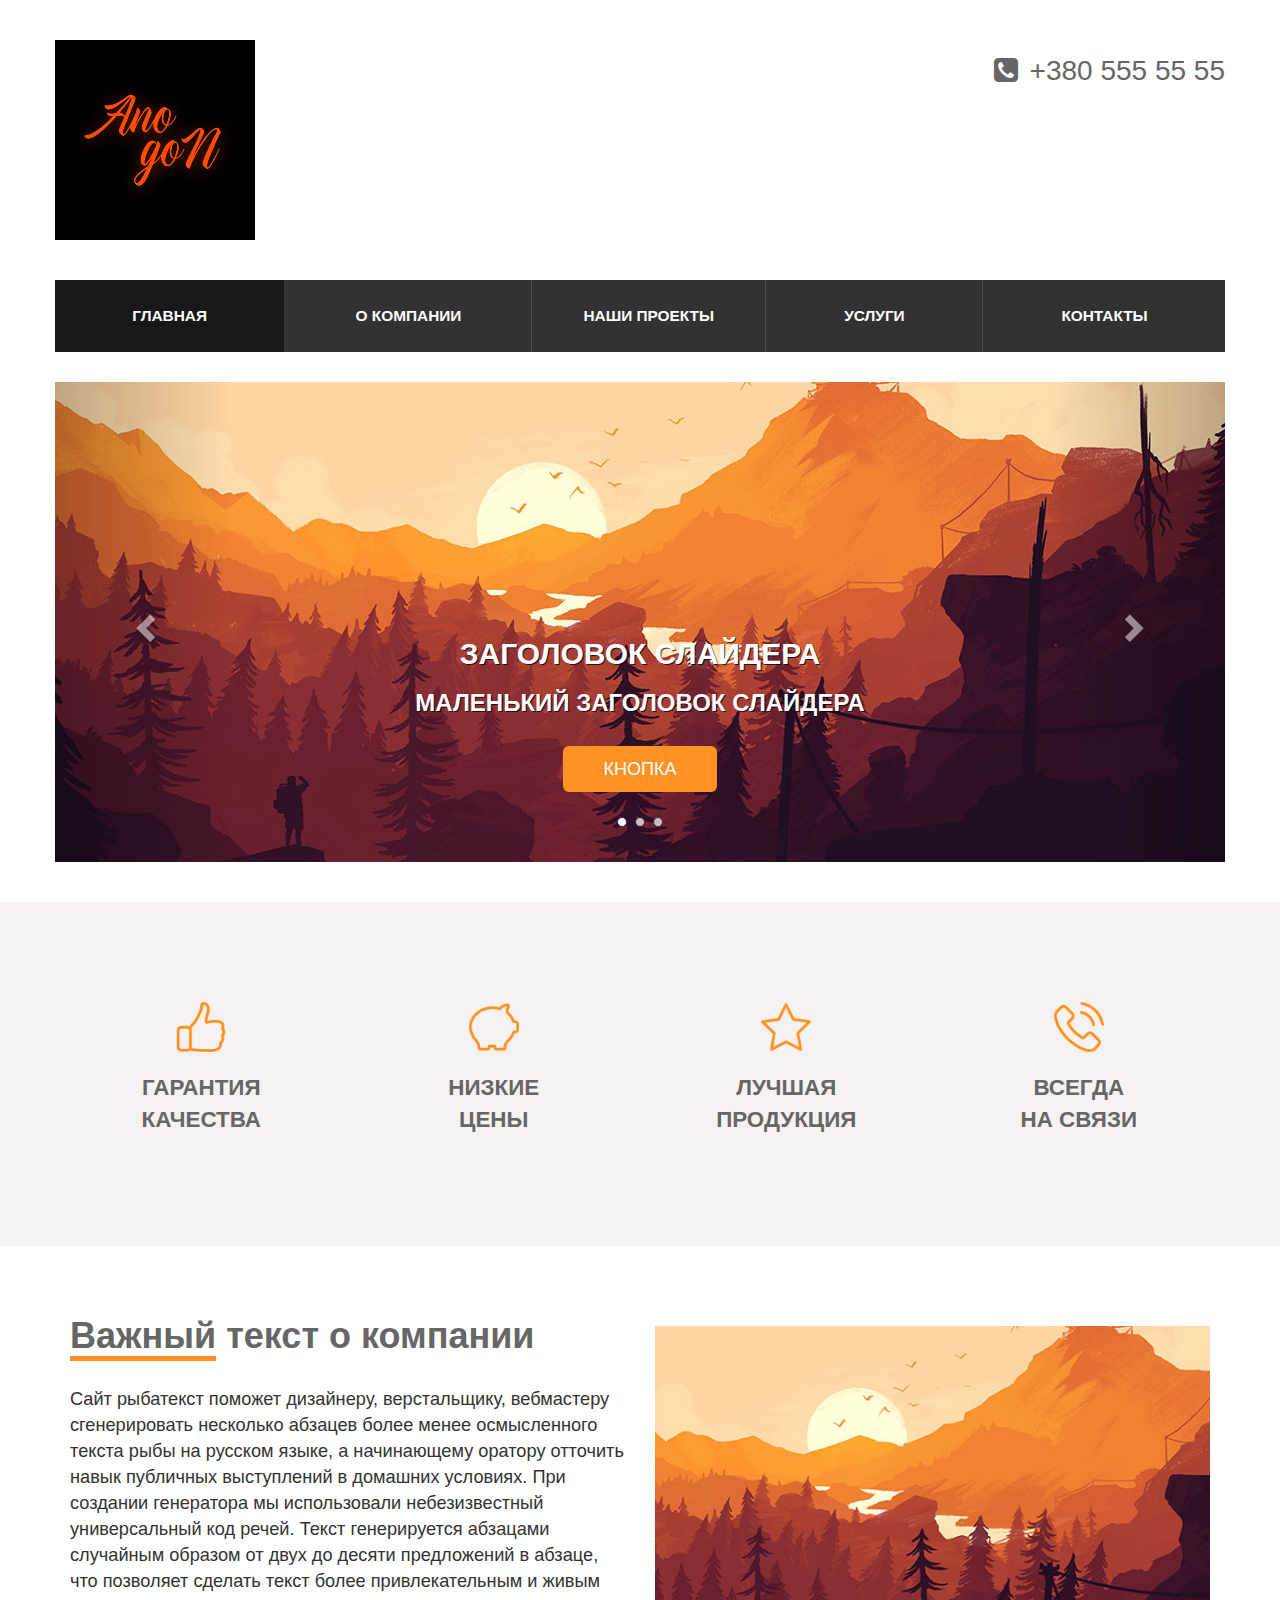
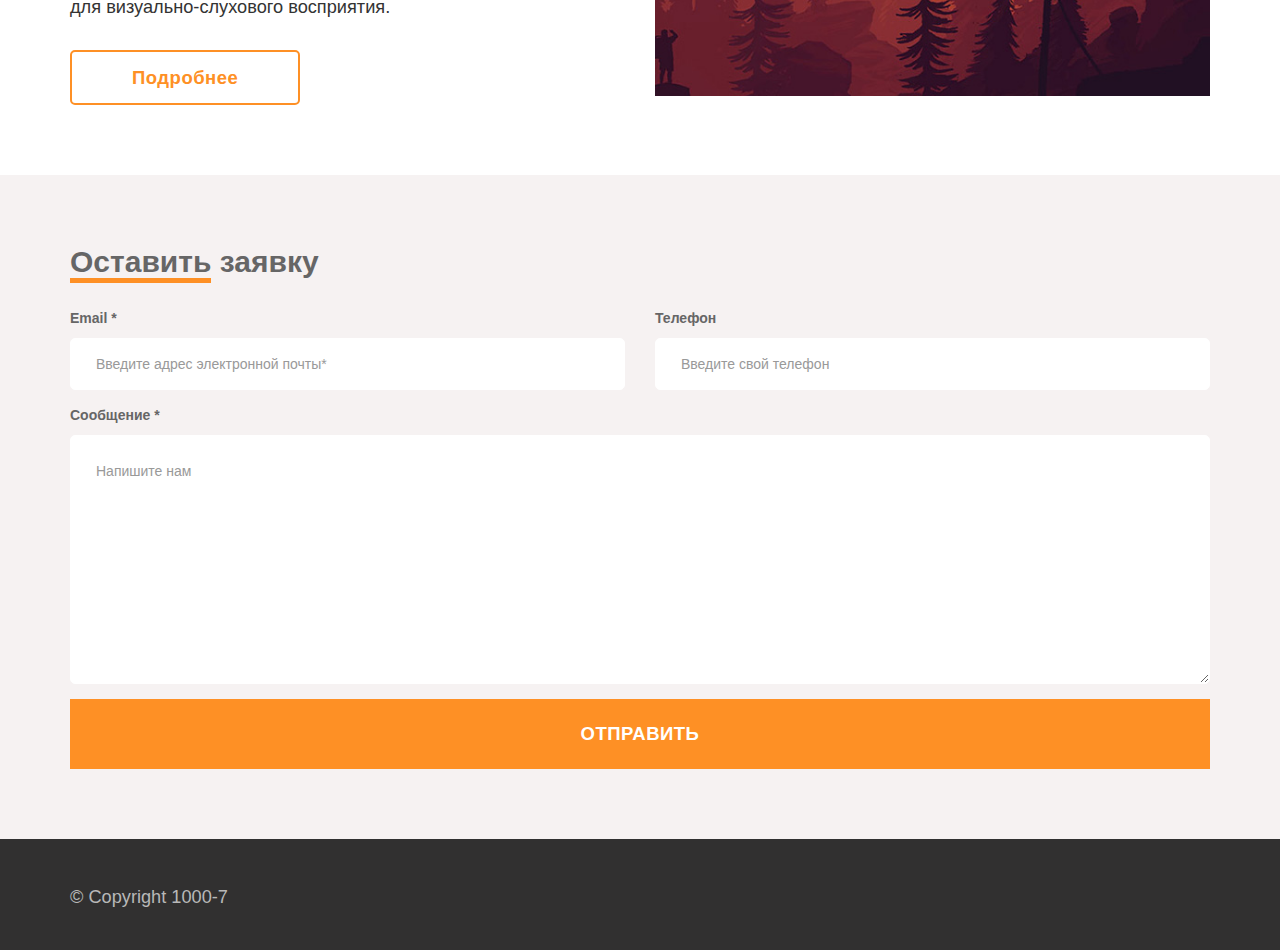
==== index.html @ a811bcac "11" ====
<!DOCTYPE html>
<html lang="ru">
  <head>
    <meta charset="utf-8">
    <meta http-equiv="X-UA-Compatible" content="IE=edge">
    <meta name="viewport" content="width=device-width, initial-scale=1">
    <title>anogon</title>
    <link href="css/bootstrap.css" rel="stylesheet">
    <link href="css/style.css" rel="stylesheet">
    <link rel="stylesheet" href="css/animate.css"> 
    <link rel="stylesheet" href="css/justified-nav.css">
    <link rel="stylesheet" href="https://maxcdn.bootstrapcdn.com/font-awesome/4.5.0/css/font-awesome.min.css">
    <!--[if lt IE 9]>
		 <script src="https://oss.maxcdn.com/html5shiv/3.7.3/html5shiv.min.js"></script >
		 <script src="https://oss.maxcdn.com/respond/1.4.2/respond.min.js"></script>
		<![endif]-->  
  </head>
<body>

<section id="header">

<header>
  <div class="container">
    <div class="row">
      <div class="col-md-6 hero fadeInUp animated">
        <img src="images/Group 1.png" alt="">
      </div>
      <div class="col-md-6 text-right phone">+380 555 55 55</div>
    </div>
  </div>
</header>	

<div class="container">
<div class="row">
  <nav>
    <ul class="nav nav-justified">
      <li class="active"><a href="#">Главная</a></li>
      <li><a href="#">О компании</a></li>
      <li><a href="#">Наши проекты</a></li>
      <li><a href="#">Услуги</a></li>
      <li><a href="#">Контакты</a></li>
    </ul>
  </nav>
</div>
</div>

<section id="slider">
  <div class="container">
     <div class="row">
     <div id="carousel-example-generic" class="carousel slide carousel-fade carousel-animate carousel-bg" data-ride="carousel">

     <ol class="carousel-indicators">
       <li data-target="#carousel-example-generic" data-slide-to="0" class="active"></li>
       <li data-target="#carousel-example-generic" data-slide-to="1"></li>
       <li data-target="#carousel-example-generic" data-slide-to="2"></li>
     </ol>

     <div class="carousel-inner" role="listbox">
       <div class="item active" style="background-image: url(images/slide_1.jpg)">
         <div class="carousel-caption">
           <div class="hero">
             <hgroup class="zoomInDown animated">
               <h2 class="fadeInLeft animated">Заголовок слайдера</h1>
               <h3 class="slideInRight animated">Маленький заголовок слайдера</h3>
             </hgroup>
             <button class="btn btn-hero btn-lg bounceInUp animated" role="button">Кнопка</button>
           </div>
         </div>
       </div>
       <div class="item" style="background-image: url(images/slide_1.jpg)">
         <div class="carousel-caption">
           <div class="hero fadeInUp animated">
           <hgroup>
             <h2>Заголовок слайдера #2</h1>
             <h3>Маленький заголовок слайдера #2</h3>
           </hgroup>
           <button class="btn btn-hero btn-lg zoomIn animated" role="button">Кнопка</button>
           </div>
         </div>
       </div>
       <div class="item" style="background-image: url(images/slide_1.jpg)">
         <div class="carousel-caption">
           <div class="hero rollIn animated">
             <hgroup class="rotateInDownRight animated">
               <h2>Заголовок слайдера #3</h1>
               <h3>Маленький заголовок слайдера #3</h3>
             </hgroup>
             <button class="btn btn-hero btn-lg" role="button">Кнопка</button>
           </div>
         </div>
       </div>
     </div>

     <a class="left carousel-control" href="#carousel-example-generic" role="button" data-slide="prev">
       <span class="glyphicon glyphicon-chevron-left" aria-hidden="true"></span>
       <span class="sr-only">Назад</span>
     </a>
     <a class="right carousel-control" href="#carousel-example-generic" role="button" data-slide="next">
       <span class="glyphicon glyphicon-chevron-right" aria-hidden="true"></span>
       <span class="sr-only">Вперёд</span>
     </a>
     </div>

    </div>
  </div>
</section>

</section>

<section id="advantage">
  <div class="container">
    <div class="row">
      <div class="col-md-3 text-center hero fadeInUp animated">
        <img src="images/like.png" alt="">
        <p>Гарантия<br/>качества</p>
      </div>
      <div class="col-md-3 text-center hero fadeInUp animated">
        <img src="images/piggy-bank.png" alt="">
        <p>Низкие<br/>цены</p>
      </div>
      <div class="col-md-3 text-center hero fadeInUp animated">
        <img src="images/star.png" alt="">
        <p>Лучшая<br/>продукция</p>
      </div>
      <div class="col-md-3 text-center hero fadeInUp animated">
        <img src="images/phone-call.png" alt="">
        <p>Всегда<br/>на связи</p>
      </div>
    </div>
  </div>
</section>


<section id="about">
  <div class="container">
    <div class="row">
      <div class="col-md-6">
        <h1><span>Важный</span> текст о компании</h1>
        <p>
          Сайт рыбатекст поможет дизайнеру, верстальщику, вебмастеру сгенерировать несколько абзацев более менее осмысленного текста рыбы на русском языке, а начинающему оратору отточить навык публичных выступлений в домашних условиях. При создании генератора мы использовали небезизвестный универсальный код речей. Текст генерируется абзацами случайным образом от двух до десяти предложений в абзаце, что позволяет сделать текст более привлекательным и живым для визуально-слухового восприятия.
        </p>
        <a href="/" id="btn-more">Подробнее</a>
      </div>
      <div class="col-md-6">
        <img src="images/img.jpg" alt="">
      </div>
    </div>
  </div>
</section>

<section id="message">
  <div class="container">
    <div class="row">
      <div class="col-md-12">
        <h2><span>Оставить</span> заявку</h2>
         <form id="contact-form" method="post" action="contact.php" role="form">
          <div class="messages"></div>
           <div class="controls">
             <div class="row">
               <div class="col-md-6">
                 <div class="form-group">
                   <label for="form_email">Email *</label>
                    <input id="form_email" type="email" name="email" class="form-control" placeholder="Введите адрес электронной почты*" required="required" data-error="Требуется действующее электронное письмо.">
                   <div class="help-block with-errors"></div>
                 </div>
               </div>
               <div class="col-md-6">
                 <div class="form-group">
                   <label for="form_phone">Телефон</label>
                    <input id="form_phone" type="tel" name="phone" class="form-control" placeholder="Введите свой телефон">
                   <div class="help-block with-errors"></div>
                 </div>
               </div>
             </div>
             <div class="row">
               <div class="col-md-12">
                 <div class="form-group">
                   <label for="form_message">Сообщение *</label>
                    <textarea id="form_message" name="message" class="form-control" placeholder="Напишите нам" rows="4" required="required" data-error="Пожалуйста, оставьте нам сообщение."></textarea>
                   <div class="help-block with-errors"></div>
                 </div>
               </div>
               <div class="col-md-12 text-center">
                  <input type="submit" id="button_contacts" value="Отправить">
               </div>
             </div>
           </div>
         </form>
        </div>
      </div>
    </div>
  </div>
</section>

<footer>
    <div class="container">
      <div class="row">
        <div class="col-md-6 text-left hidden-xs">
          <div id="copyright">
            <p id="copyright-block">© Copyright 1000-7</p>
          </div>
        </div>
        </div>
      </div>
    </div>
  </footer>

   <script src="https://ajax.googleapis.com/ajax/libs/jquery/1.12.4/jquery.min.js"></script>
   <script src="js/bootstrap.js"></script>	
</body>
</html>
---- css/style.css ----
.font{font-family:arial}h1,h2,h3,h4,h5,h6{color:#666;font-weight:700;font-family:arial}p{font-size:1.3em}section#header{background:#fff}header .container{padding:40px 0}header .container .logo{font-size:2em;padding-top:10px;color:#ff9125;text-transform:uppercase;font-weight:700;font-family:arial}header .container .phone{font-size:2em;padding-top:10px;color:#666;text-transform:uppercase}.phone::before{content:"\f098";font-family:FontAwesome;padding-right:12px;color:#666}#slider{margin-top:50px}#slider h2,#slider h3{color:#fff;font-family:arial}.carousel-animate .carousel-indicators>li{margin:0 2px;background-color:#fff;border-color:#3a2453;opacity:.7}.carousel-animate .carousel-indicators>li.active{width:10px;height:10px;opacity:1}.carousel-animate .hero{color:#fff;text-align:center;text-transform:uppercase;text-shadow:1px 1px 0 rgba(0,0,0,.75)}.btn.btn-lg{padding:10px 40px}.btn.btn-hero,.btn.btn-hero:focus,.btn.btn-hero:hover{color:#fff;background-color:#ff9125;outline:0;margin:20px auto;text-transform:uppercase;font-family:arial}@media screen and (max-width:640px){.hero h1{font-size:2em}}.carousel-fade .carousel-inner .item{transition-property:opacity}.carousel-fade .carousel-inner .active.left,.carousel-fade .carousel-inner .active.right,.carousel-fade .carousel-inner .item{opacity:0}.carousel-fade .carousel-inner .active,.carousel-fade .carousel-inner .next.left,.carousel-fade .carousel-inner .prev.right{opacity:1}.carousel-fade .carousel-inner .active.left,.carousel-fade .carousel-inner .active.right,.carousel-fade .carousel-inner .next,.carousel-fade .carousel-inner .prev{left:0;transform:translate3d(0,0,0)}.carousel-bg .carousel-inner .item{background-color:#2f4f4f;background-size:cover;background-position:center;min-height:480px}#advantage{padding-top:50px;padding-bottom:50px;margin-top:40px;background:#f6f2f2}#advantage p{font-family:arial;font-weight:700;font-size:1.6em;text-transform:uppercase;padding-top:20px;color:#666}#advantage .col-md-3{padding:50px 0;-webkit-transition:all 1s ease;-moz-transition:all 1s ease;-o-transition:all 1s ease;-ms-transition:all 1s ease;transition:all 1s ease}#advantage .col-md-3 img{width:50px}#advantage .col-md-3:hover{box-shadow:-2.2px -13.8px 73px 0 rgba(0,0,0,.29)}#about{margin-top:50px;margin-bottom:70px}#about h1{margin-bottom:30px}#about h1 span{border-bottom:5px solid #fe9025}#about img{width:100%;padding-top:30px}#about #btn-more{background:0 0;padding:18px 60px;margin-top:20px;border:2px solid #fe9025;border-radius:5px;color:#fe9025;display:inline-block;font:700 18.5px 'Open Sans Bold',Arial,sans-serif;letter-spacing:.5px;line-height:15px;text-decoration:none;transition:background .6s,color .6s}#about #btn-more:hover{background:#fe9025;color:#fff}#message{background:#f6f2f2;padding-top:50px;padding-bottom:70px}#message h2{margin-bottom:30px}#message h2 span{border-bottom:5px solid #fe9025}#message label{color:#666;margin-bottom:10px}#message #form_email,#message #form_message,#message #form_phone{border-radius:5px;box-sizing:border-box;border:1px solid #fff;box-shadow:none}#message #form_email,#message #form_phone{padding:25px 25px}#message #form_message{height:249px;padding:25px 25px}#message #button_contacts{background:#fe9025;padding:22px 0;width:100%;border:2px solid #fe9025;color:#fff;cursor:pointer;font:700 18.5px 'Open Sans',Arial,sans-serif;letter-spacing:.5px;text-transform:uppercase;transition:background .6s,color .6s}#message #button_contacts:hover{background:0 0;color:#fe9025}footer{background:#313030;padding:45px 0 30px}footer #copyright{color:#b8b8b8}footer #develop a{color:#b8b8b8}footer #develop a span{color:#fe9025}@media (min-width:0px) and (max-width:320px){header .logo{text-align:center}header .phone{text-align:center;font-size:2em!important}footer #develop{text-align:center}}@media (min-width:321px) and (max-width:480px){header .logo{text-align:center}header .phone{text-align:center;font-size:2em!important}footer #develop{text-align:center}}@media (min-width:481px) and (max-width:768px){header .logo{text-align:center}header .phone{text-align:center;font-size:2em!important}footer #develop{text-align:center}}
---- css/justified-nav.css ----
.footer{padding-top:40px;padding-bottom:40px;margin-top:40px;border-top:1px solid #eee}.jumbotron{text-align:center;background-color:transparent}.jumbotron .btn{padding:14px 24px;font-size:21px}.nav-justified{transition:background 800ms,box-shadow 800ms}.nav > li > a:hover,.nav > li > a:focus{background-color:#000;opacity:.9}.nav-justified > li > a{padding-top:25px;padding-bottom:25px;margin-bottom:0;font-weight:700;color:#fff;background:#000;opacity:.8;text-transform:uppercase;font-family:'Helios Black',arial;font-size:1.1em}.nav-justified > .active > a,.nav-justified > .active > a:hover,.nav-justified > .active > a:focus{background-color:#000;opacity:.9}.nav-justified > li:last-child > a{border-bottom:0}@media (min-width: 768px){.nav-justified{max-height:52px}.nav-justified > li > a{border-right:1px solid #1f1f1f;border-left:1px solid #000}.nav-justified > li:first-child > a{border-left:0}.nav-justified > li:last-child > a{border-right:0}}@media screen and (min-width: 768px){.masthead,.marketing,.footer{padding-right:0;padding-left:0}}
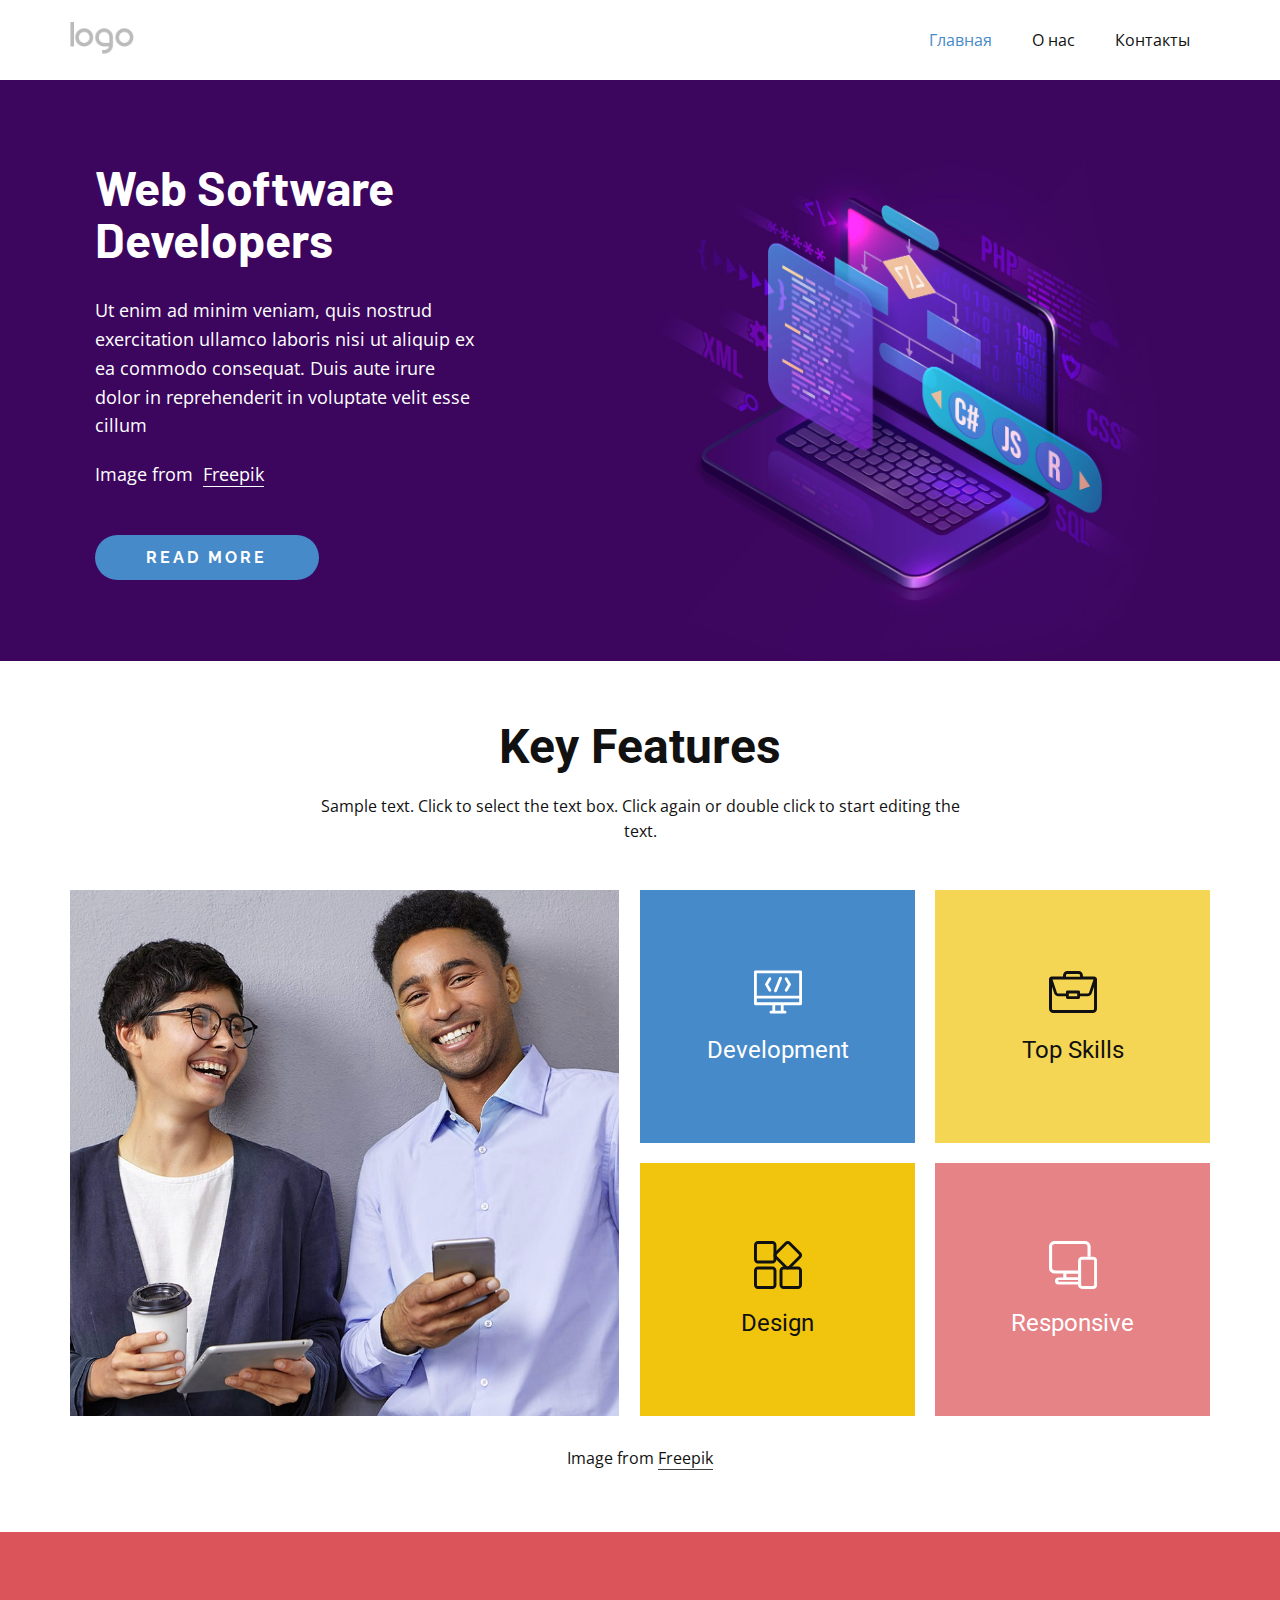
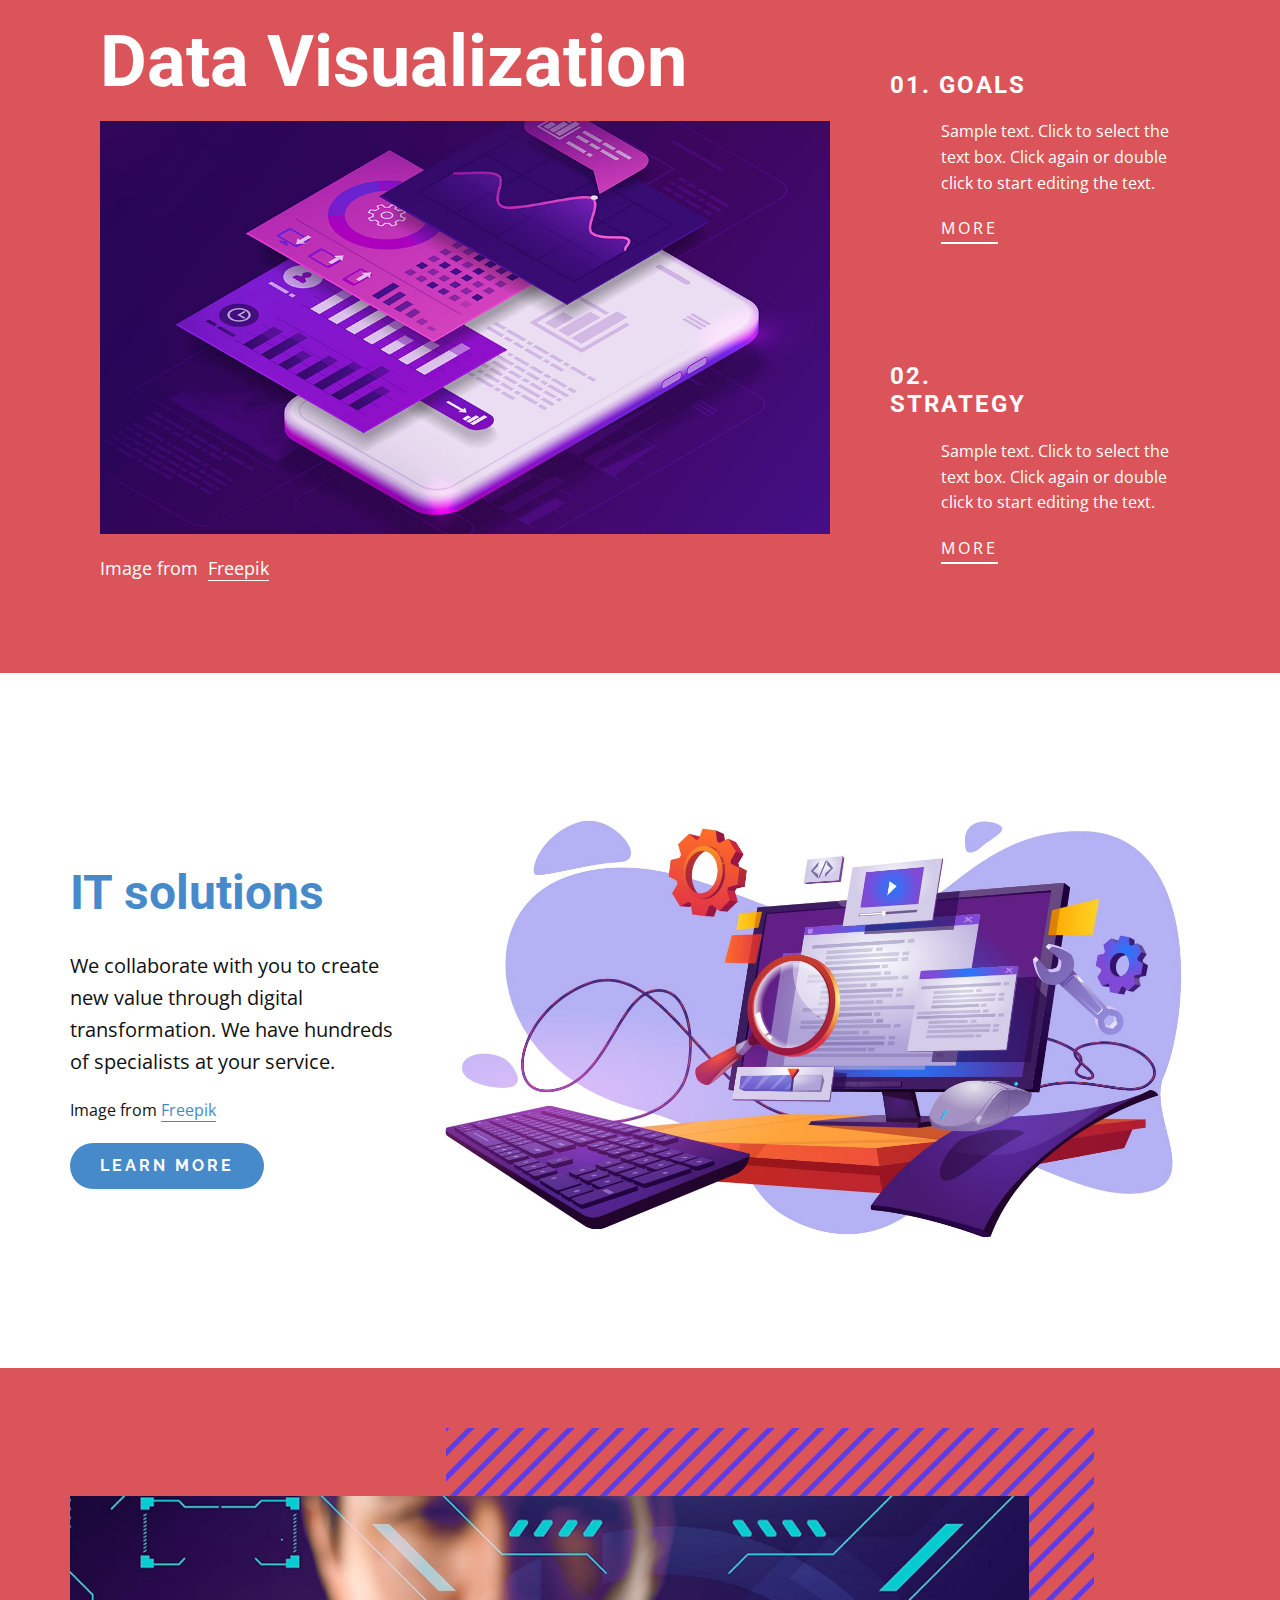
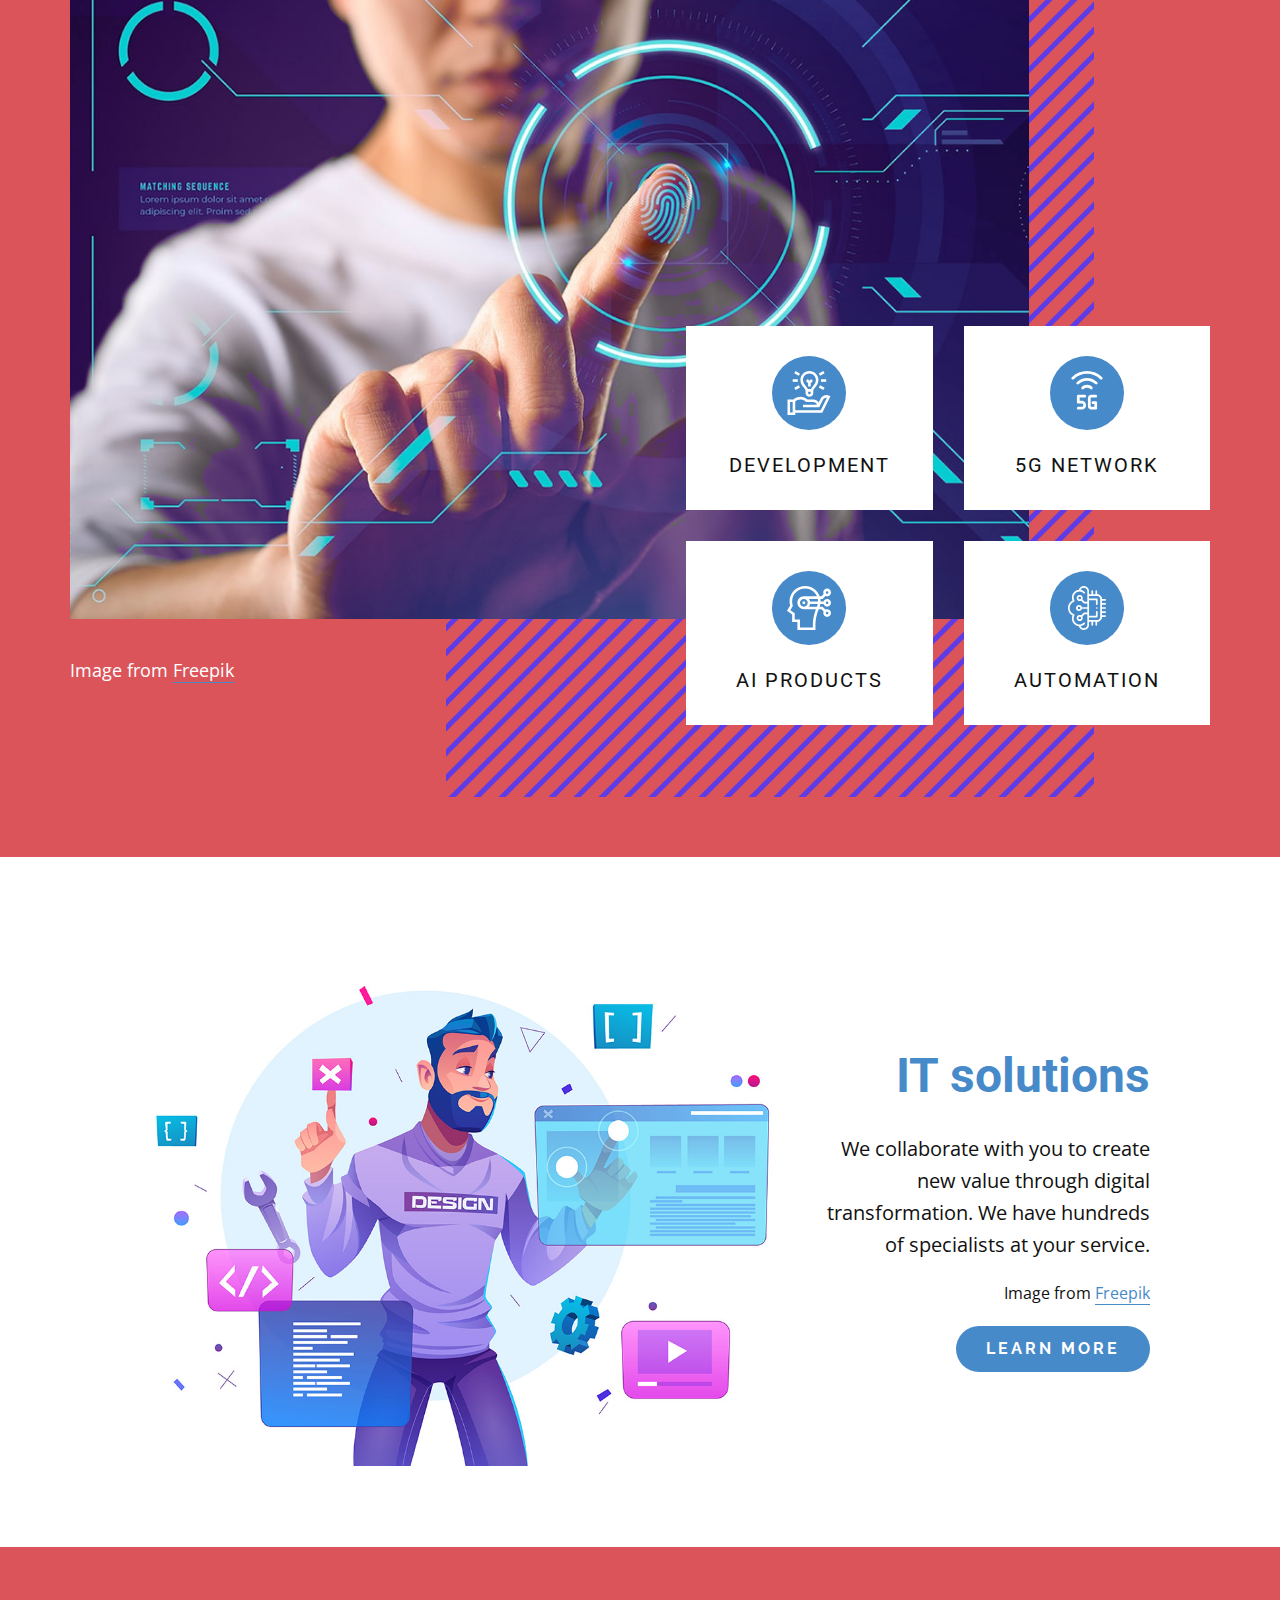
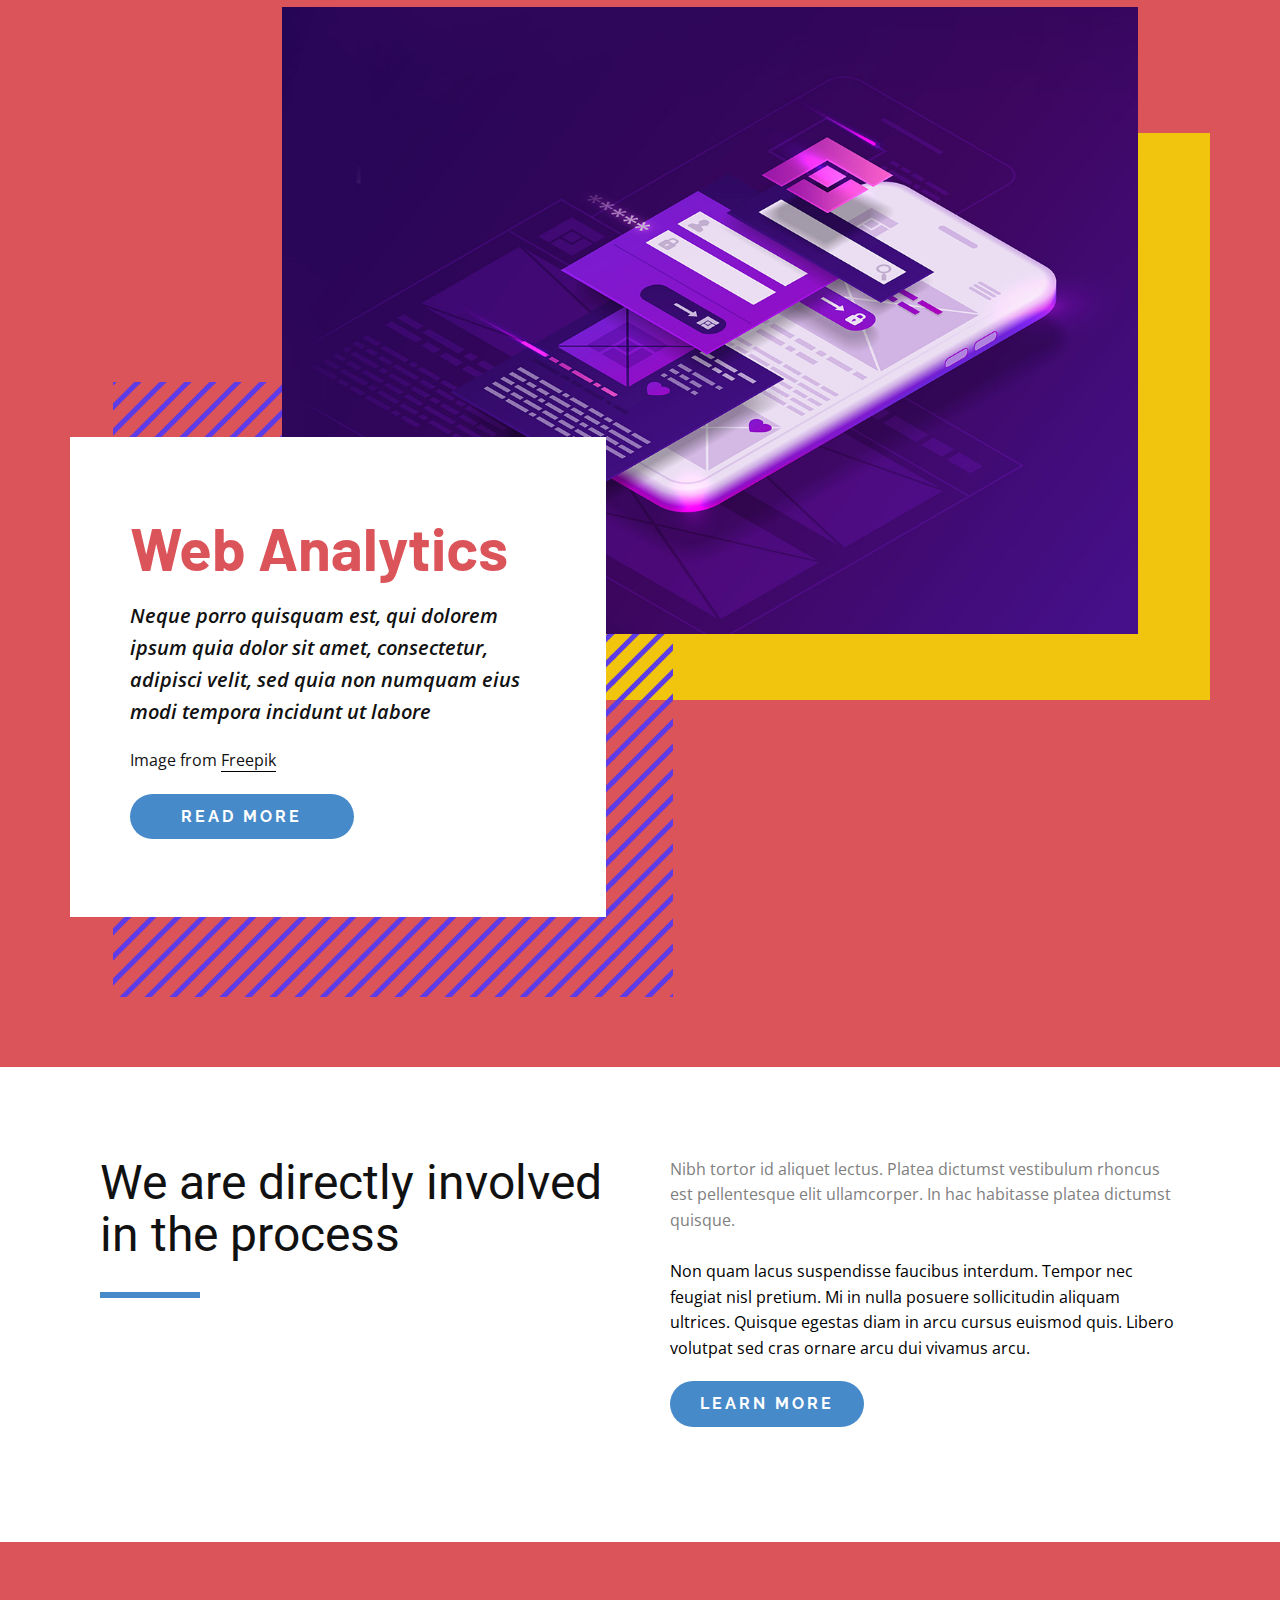
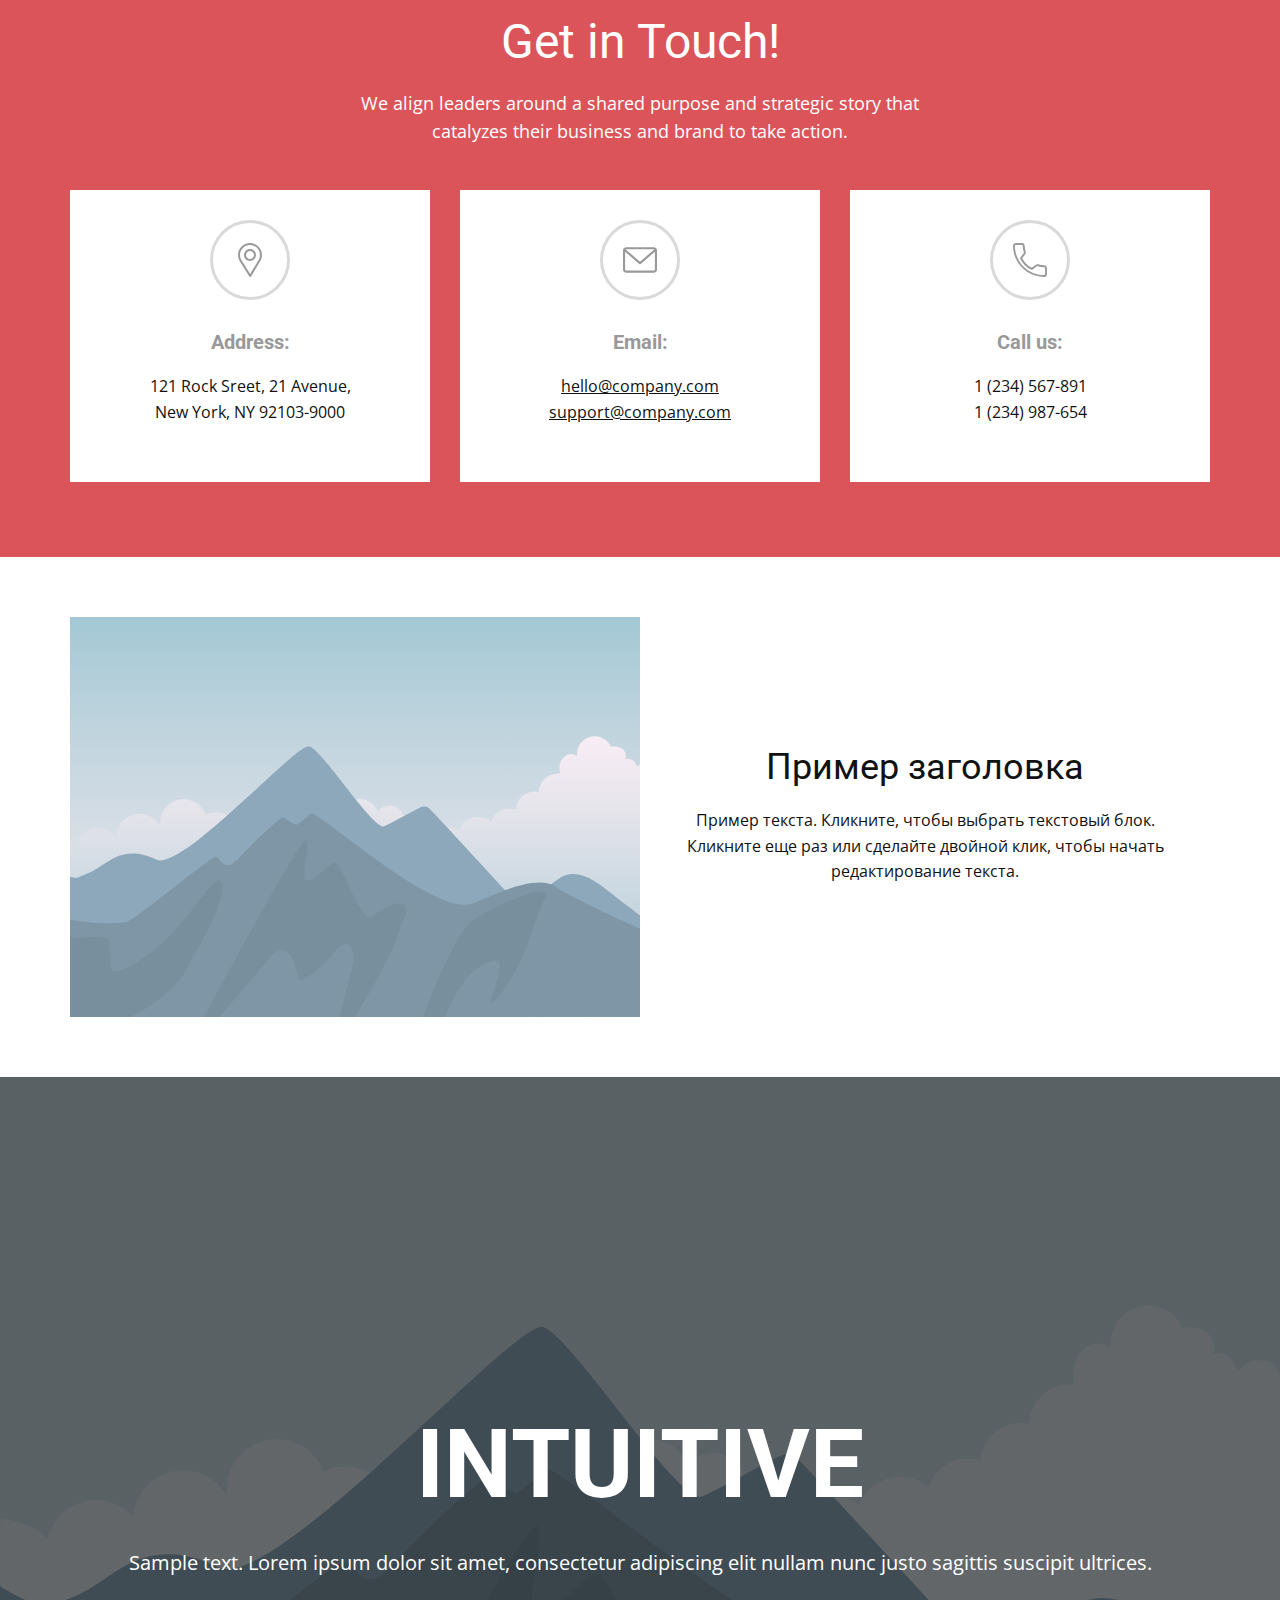
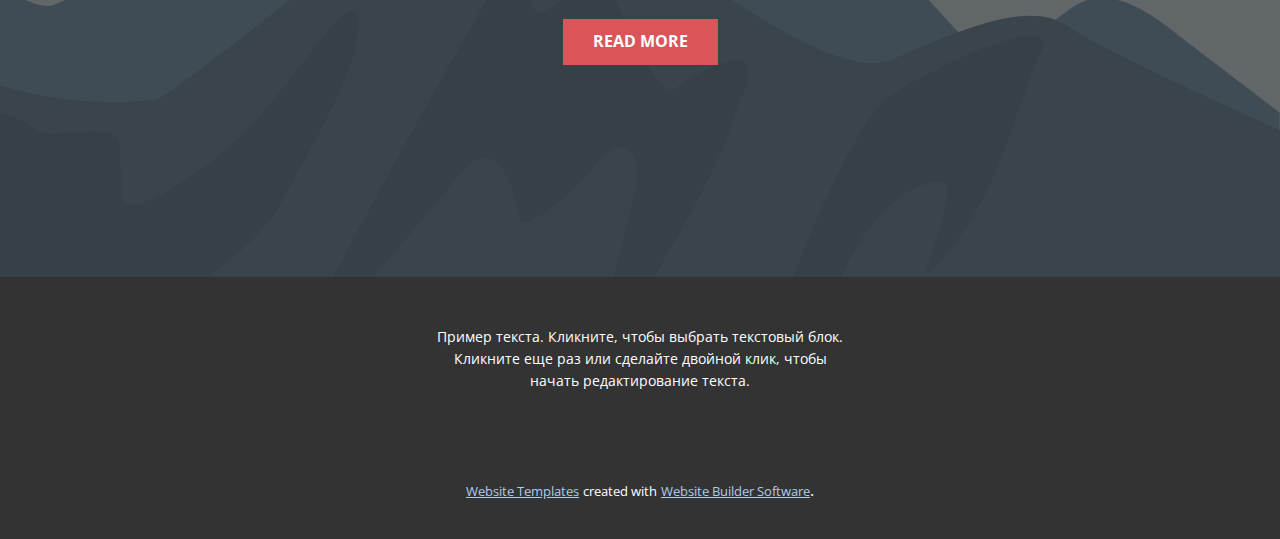
==== commit a0cb90ad: "op" ====
--- a/index.html
+++ b/index.html
@@ -1,211 +1,379 @@
 <!DOCTYPE html>
-<html lang="ru">
+<html style="font-size: 16px;">
   <head>
+    <meta name="viewport" content="width=device-width, initial-scale=1.0">
     <meta charset="utf-8">
-    <meta http-equiv="X-UA-Compatible" content="IE=edge">
-    <meta name="viewport" content="width=device-width, initial-scale=1">
-    <title>anogon</title>
-    <link href="css/bootstrap.css" rel="stylesheet">
-    <link href="css/style.css" rel="stylesheet">
-    <link rel="stylesheet" href="css/animate.css"> 
-    <link rel="stylesheet" href="css/justified-nav.css">
-    <link rel="stylesheet" href="https://maxcdn.bootstrapcdn.com/font-awesome/4.5.0/css/font-awesome.min.css">
-    <!--[if lt IE 9]>
-		 <script src="https://oss.maxcdn.com/html5shiv/3.7.3/html5shiv.min.js"></script >
-		 <script src="https://oss.maxcdn.com/respond/1.4.2/respond.min.js"></script>
-		<![endif]-->  
+    <meta name="keywords" content="Web Software Developers, Key Features, Data Visualization, IT solutions, IT solutions, Web Analytics, We are directly involved in t​he process, Get in Touch!, INTUITIVE">
+    <meta name="description" content="">
+    <meta name="page_type" content="np-template-header-footer-from-plugin">
+    <title>Главная</title>
+    <link rel="stylesheet" href="nicepage.css" media="screen">
+<link rel="stylesheet" href="Главная.css" media="screen">
+    <script class="u-script" type="text/javascript" src="jquery.js" defer=""></script>
+    <script class="u-script" type="text/javascript" src="nicepage.js" defer=""></script>
+    <meta name="generator" content="Nicepage 3.12.0, nicepage.com">
+    <link id="u-theme-google-font" rel="stylesheet" href="https://fonts.googleapis.com/css?family=Roboto:100,100i,300,300i,400,400i,500,500i,700,700i,900,900i|Open+Sans:300,300i,400,400i,600,600i,700,700i,800,800i">
+    <link id="u-page-google-font" rel="stylesheet" href="https://fonts.googleapis.com/css?family=Raleway:100,100i,200,200i,300,300i,400,400i,500,500i,600,600i,700,700i,800,800i,900,900i|Roboto:100,100i,300,300i,400,400i,500,500i,700,700i,900,900i|Barlow:100,100i,200,200i,300,300i,400,400i,500,500i,600,600i,700,700i,800,800i,900,900i">
+    
+    
+    
+    
+    
+    
+    
+    
+    
+    
+    
+    
+    <script type="application/ld+json">{
+		"@context": "http://schema.org",
+		"@type": "Organization",
+		"name": "",
+		"url": "index.html",
+		"logo": "images/default-logo.png"
+}</script>
+    <meta property="og:title" content="Главная">
+    <meta property="og:type" content="website">
+    <meta name="theme-color" content="#478ac9">
+    <link rel="canonical" href="index.html">
+    <meta property="og:url" content="index.html">
   </head>
-<body>
-
-<section id="header">
-
-<header>
-  <div class="container">
-    <div class="row">
-      <div class="col-md-6 hero fadeInUp animated">
-        <img src="images/Group 1.png" alt="">
-      </div>
-      <div class="col-md-6 text-right phone">+380 555 55 55</div>
-    </div>
-  </div>
-</header>	
-
-<div class="container">
-<div class="row">
-  <nav>
-    <ul class="nav nav-justified">
-      <li class="active"><a href="#">Главная</a></li>
-      <li><a href="#">О компании</a></li>
-      <li><a href="#">Наши проекты</a></li>
-      <li><a href="#">Услуги</a></li>
-      <li><a href="#">Контакты</a></li>
-    </ul>
-  </nav>
-</div>
-</div>
-
-<section id="slider">
-  <div class="container">
-     <div class="row">
-     <div id="carousel-example-generic" class="carousel slide carousel-fade carousel-animate carousel-bg" data-ride="carousel">
-
-     <ol class="carousel-indicators">
-       <li data-target="#carousel-example-generic" data-slide-to="0" class="active"></li>
-       <li data-target="#carousel-example-generic" data-slide-to="1"></li>
-       <li data-target="#carousel-example-generic" data-slide-to="2"></li>
-     </ol>
-
-     <div class="carousel-inner" role="listbox">
-       <div class="item active" style="background-image: url(images/slide_1.jpg)">
-         <div class="carousel-caption">
-           <div class="hero">
-             <hgroup class="zoomInDown animated">
-               <h2 class="fadeInLeft animated">Заголовок слайдера</h1>
-               <h3 class="slideInRight animated">Маленький заголовок слайдера</h3>
-             </hgroup>
-             <button class="btn btn-hero btn-lg bounceInUp animated" role="button">Кнопка</button>
-           </div>
-         </div>
-       </div>
-       <div class="item" style="background-image: url(images/slide_1.jpg)">
-         <div class="carousel-caption">
-           <div class="hero fadeInUp animated">
-           <hgroup>
-             <h2>Заголовок слайдера #2</h1>
-             <h3>Маленький заголовок слайдера #2</h3>
-           </hgroup>
-           <button class="btn btn-hero btn-lg zoomIn animated" role="button">Кнопка</button>
-           </div>
-         </div>
-       </div>
-       <div class="item" style="background-image: url(images/slide_1.jpg)">
-         <div class="carousel-caption">
-           <div class="hero rollIn animated">
-             <hgroup class="rotateInDownRight animated">
-               <h2>Заголовок слайдера #3</h1>
-               <h3>Маленький заголовок слайдера #3</h3>
-             </hgroup>
-             <button class="btn btn-hero btn-lg" role="button">Кнопка</button>
-           </div>
-         </div>
-       </div>
-     </div>
-
-     <a class="left carousel-control" href="#carousel-example-generic" role="button" data-slide="prev">
-       <span class="glyphicon glyphicon-chevron-left" aria-hidden="true"></span>
-       <span class="sr-only">Назад</span>
-     </a>
-     <a class="right carousel-control" href="#carousel-example-generic" role="button" data-slide="next">
-       <span class="glyphicon glyphicon-chevron-right" aria-hidden="true"></span>
-       <span class="sr-only">Вперёд</span>
-     </a>
-     </div>
-
-    </div>
-  </div>
-</section>
-
-</section>
-
-<section id="advantage">
-  <div class="container">
-    <div class="row">
-      <div class="col-md-3 text-center hero fadeInUp animated">
-        <img src="images/like.png" alt="">
-        <p>Гарантия<br/>качества</p>
-      </div>
-      <div class="col-md-3 text-center hero fadeInUp animated">
-        <img src="images/piggy-bank.png" alt="">
-        <p>Низкие<br/>цены</p>
-      </div>
-      <div class="col-md-3 text-center hero fadeInUp animated">
-        <img src="images/star.png" alt="">
-        <p>Лучшая<br/>продукция</p>
-      </div>
-      <div class="col-md-3 text-center hero fadeInUp animated">
-        <img src="images/phone-call.png" alt="">
-        <p>Всегда<br/>на связи</p>
-      </div>
-    </div>
-  </div>
-</section>
-
-
-<section id="about">
-  <div class="container">
-    <div class="row">
-      <div class="col-md-6">
-        <h1><span>Важный</span> текст о компании</h1>
-        <p>
-          Сайт рыбатекст поможет дизайнеру, верстальщику, вебмастеру сгенерировать несколько абзацев более менее осмысленного текста рыбы на русском языке, а начинающему оратору отточить навык публичных выступлений в домашних условиях. При создании генератора мы использовали небезизвестный универсальный код речей. Текст генерируется абзацами случайным образом от двух до десяти предложений в абзаце, что позволяет сделать текст более привлекательным и живым для визуально-слухового восприятия.
+  <body data-home-page="Главная.html" data-home-page-title="Главная" class="u-body"><header class="u-clearfix u-header u-header" id="sec-6705"><div class="u-clearfix u-sheet u-valign-middle u-sheet-1">
+        <a href="https://nicepage.com" class="u-image u-logo u-image-1">
+          <img src="images/default-logo.png" class="u-logo-image u-logo-image-1">
+        </a>
+        <nav class="u-menu u-menu-dropdown u-offcanvas u-menu-1">
+          <div class="menu-collapse" style="font-size: 1rem; letter-spacing: 0px;">
+            <a class="u-button-style u-custom-left-right-menu-spacing u-custom-padding-bottom u-custom-top-bottom-menu-spacing u-nav-link u-text-active-palette-1-base u-text-hover-palette-2-base" href="#">
+              <svg><use xmlns:xlink="http://www.w3.org/1999/xlink" xlink:href="#menu-hamburger"></use></svg>
+              <svg version="1.1" xmlns="http://www.w3.org/2000/svg" xmlns:xlink="http://www.w3.org/1999/xlink"><defs><symbol id="menu-hamburger" viewBox="0 0 16 16" style="width: 16px; height: 16px;"><rect y="1" width="16" height="2"></rect><rect y="7" width="16" height="2"></rect><rect y="13" width="16" height="2"></rect>
+</symbol>
+</defs></svg>
+            </a>
+          </div>
+          <div class="u-nav-container">
+            <ul class="u-nav u-unstyled u-nav-1"><li class="u-nav-item"><a class="u-button-style u-nav-link u-text-active-palette-1-base u-text-hover-palette-2-base" href="Главная.html" style="padding: 10px 20px;">Главная</a>
+</li><li class="u-nav-item"><a class="u-button-style u-nav-link u-text-active-palette-1-base u-text-hover-palette-2-base" href="О-нас.html" style="padding: 10px 20px;">О нас</a>
+</li><li class="u-nav-item"><a class="u-button-style u-nav-link u-text-active-palette-1-base u-text-hover-palette-2-base" href="Контакты.html" style="padding: 10px 20px;">Контакты</a>
+</li></ul>
+          </div>
+          <div class="u-nav-container-collapse">
+            <div class="u-black u-container-style u-inner-container-layout u-opacity u-opacity-95 u-sidenav">
+              <div class="u-sidenav-overflow">
+                <div class="u-menu-close"></div>
+                <ul class="u-align-center u-nav u-popupmenu-items u-unstyled u-nav-2"><li class="u-nav-item"><a class="u-button-style u-nav-link" href="Главная.html">Главная</a>
+</li><li class="u-nav-item"><a class="u-button-style u-nav-link" href="О-нас.html">О нас</a>
+</li><li class="u-nav-item"><a class="u-button-style u-nav-link" href="Контакты.html">Контакты</a>
+</li></ul>
+              </div>
+            </div>
+            <div class="u-black u-menu-overlay u-opacity u-opacity-70"></div>
+          </div>
+        </nav>
+      </div></header>
+    <section class="u-align-left u-clearfix u-image u-section-1" id="carousel_ed69" data-image-width="1980" data-image-height="1350">
+      <div class="u-clearfix u-sheet u-valign-middle u-sheet-1">
+        <div class="u-clearfix u-expanded-width u-layout-wrap u-layout-wrap-1">
+          <div class="u-gutter-0 u-layout">
+            <div class="u-layout-row">
+              <div class="u-align-left u-container-style u-layout-cell u-left-cell u-shape-rectangle u-size-27 u-layout-cell-1">
+                <div class="u-container-layout u-valign-middle u-container-layout-1">
+                  <h1 class="u-custom-font u-text u-text-body-alt-color u-text-1">Web Software Developers</h1>
+                  <p class="u-text u-text-body-alt-color u-text-2">Ut enim ad minim veniam, quis nostrud exercitation ullamco laboris nisi ut aliquip ex ea commodo consequat. Duis aute irure dolor in reprehenderit in voluptate velit esse cillum </p>
+                  <p class="u-text u-text-body-alt-color u-text-3">Image from&nbsp;<b>
+                      <a href="https://www.freepik.com/vectors/computer" class="u-border-1 u-border-white u-btn u-button-link u-button-style u-none u-text-body-alt-color u-btn-1" target="_blank">Freepik</a></b>
+                  </p>
+                  <a href="https://nicepage.com/c/contact-form-html-templates" class="u-active-palette-4-base u-btn u-btn-round u-button-style u-custom-font u-font-raleway u-hover-palette-4-base u-palette-1-base u-radius-50 u-text-body-alt-color u-btn-2">read more</a>
+                </div>
+              </div>
+              <div class="u-align-left u-container-style u-image u-layout-cell u-right-cell u-size-33 u-image-1" data-image-width="1372" data-image-height="1235">
+                <div class="u-container-layout u-valign-bottom u-container-layout-2"></div>
+              </div>
+            </div>
+          </div>
+        </div>
+      </div>
+    </section>
+    <section class="u-align-center u-clearfix u-white u-section-2" id="carousel_300a">
+      <div class="u-clearfix u-sheet u-valign-middle-md u-valign-middle-sm u-valign-middle-xs u-sheet-1">
+        <h1 class="u-align-center u-text u-text-1">Key Features</h1>
+        <p class="u-text u-text-2">Sample text. Click to select the text box. Click again or double click to start editing the text.</p>
+        <img alt="" class="u-expanded-width-md u-expanded-width-sm u-expanded-width-xs u-image u-image-default u-image-1" src="images/fffffff-min.jpg" data-image-width="1200" data-image-height="800">
+        <div class="u-expanded-width-md u-expanded-width-sm u-expanded-width-xs u-list u-list-1">
+          <div class="u-repeater u-repeater-1">
+            <div class="u-align-center u-container-style u-custom-background u-list-item u-palette-1-base u-repeater-item u-list-item-1">
+              <div class="u-container-layout u-similar-container u-valign-middle u-container-layout-1"><span class="u-icon u-icon-1"><svg class="u-svg-link" preserveAspectRatio="xMidYMin slice" viewBox="0 0 512 512" style=""><use xmlns:xlink="http://www.w3.org/1999/xlink" xlink:href="#svg-a352"></use></svg><svg xmlns="http://www.w3.org/2000/svg" xmlns:xlink="http://www.w3.org/1999/xlink" version="1.1" xml:space="preserve" class="u-svg-content" viewBox="0 0 512 512" id="svg-a352"><g><path d="m497 26h-482c-8.284 0-15 6.716-15 15v340c0 8.284 6.716 15 15 15h181v60h-15c-8.284 0-15 6.716-15 15s6.716 15 15 15h150c8.284 0 15-6.716 15-15s-6.716-15-15-15h-15v-60h181c8.284 0 15-6.716 15-15v-340c0-8.284-6.716-15-15-15zm-15 30v240h-452v-240zm-196 400h-60v-60h60zm-256-90v-40h452v40z"></path><path d="m223.381 258.012c1.818.724 3.694 1.066 5.539 1.066 5.964 0 11.604-3.581 13.942-9.46l54.15-136.147c3.062-7.697-.697-16.42-8.395-19.481-7.698-3.063-16.42.697-19.481 8.395l-54.15 136.148c-3.061 7.696.698 16.417 8.395 19.479z"></path><path d="m335.557 250.526c2.367 1.372 4.953 2.023 7.504 2.023 5.177 0 10.213-2.683 12.994-7.484l36.363-62.777c2.741-4.732 2.69-10.58-.133-15.263l-36.363-60.315c-4.277-7.095-13.495-9.378-20.591-5.102-7.095 4.277-9.379 13.496-5.102 20.591l31.786 52.724-31.919 55.106c-4.153 7.167-1.708 16.345 5.461 20.497z"></path><path d="m155.945 245.065c2.782 4.802 7.817 7.484 12.994 7.484 2.551 0 5.138-.651 7.504-2.023 7.168-4.152 9.613-13.33 5.461-20.498l-31.919-55.106 31.786-52.724c4.277-7.095 1.993-16.313-5.102-20.591-7.096-4.278-16.314-1.993-20.591 5.102l-36.363 60.315c-2.823 4.683-2.874 10.531-.133 15.263z"></path>
+</g></svg>
+            
+            
+          </span>
+                <h4 class="u-align-center u-text u-text-3">Development</h4>
+              </div>
+            </div>
+            <div class="u-align-center u-container-style u-custom-background u-list-item u-palette-3-light-1 u-repeater-item u-list-item-2">
+              <div class="u-container-layout u-similar-container u-valign-middle u-container-layout-2"><span class="u-icon u-icon-2">
+            <svg class="u-svg-link" preserveAspectRatio="xMidYMin slice" viewBox="0 0 128 128" style=""><use xmlns:xlink="http://www.w3.org/1999/xlink" xlink:href="#svg-20e4"></use></svg>
+            <svg xmlns="http://www.w3.org/2000/svg" xmlns:xlink="http://www.w3.org/1999/xlink" version="1.1" xml:space="preserve" class="u-svg-content" viewBox="0 0 128 128" id="svg-20e4"><path d="m78.9 15.9c2.1 0 3.7 1.7 3.7 3.7v3.7h-37.2v-3.7c0-2 1.7-3.7 3.7-3.7h29.8m39.7 14.8-11.6 34.5c-0.5 1.5-1.9 2.5-3.5 2.5h-20.9v-3.7c0-2-1.7-3.7-3.7-3.7h-29.8c-2.1 0-3.7 1.7-3.7 3.7v3.7h-20.9c-1.6 0-3-1-3.5-2.5l-11.6-34.5h109.2m1.5 19.1v58.6c0 2-1.7 3.7-3.7 3.7h-104.7c-2.1 0-3.7-1.7-3.7-3.7v-58.6l5.9 17.7c1.5 4.5 5.8 7.6 10.6 7.6h20.9v3.7c0 2 1.7 3.7 3.7 3.7h29.8c2.1 0 3.7-1.7 3.7-3.7v-3.7h20.9c4.8 0 9.1-3 10.6-7.6l6-17.7m-44.9 17.9v7.4h-22.4v-7.4h22.4m15.3-44.9v-3.2c0-6.4-5.2-11.6-11.6-11.6h-29.8c-6.4 0-11.7 5.2-11.7 11.6v3.2h-29.5c-4.4 0-7.9 3.5-7.9 7.9v77.7c0 6.4 5.2 11.6 11.7 11.6h104.7c6.4 0 11.7-5.2 11.7-11.6v-77.7c0-4.4-3.6-7.9-7.9-7.9h-29.7z"></path></svg>
+          </span>
+                <h4 class="u-align-center u-text u-text-4">Top Skills</h4>
+              </div>
+            </div>
+            <div class="u-align-center u-container-style u-custom-background u-list-item u-palette-3-base u-repeater-item u-shape-rectangle">
+              <div class="u-container-layout u-similar-container u-valign-middle u-container-layout-3"><span class="u-icon u-icon-3">
+            <svg class="u-svg-link" preserveAspectRatio="xMidYMin slice" viewBox="0 0 128 128" style=""><use xmlns:xlink="http://www.w3.org/1999/xlink" xlink:href="#svg-f12d"></use></svg>
+            <svg xmlns="http://www.w3.org/2000/svg" xmlns:xlink="http://www.w3.org/1999/xlink" version="1.1" xml:space="preserve" class="u-svg-content" viewBox="0 0 128 128" id="svg-f12d"><path d="m117.4 76c1.5 0 2.7 1.2 2.7 2.7v38.7c0 1.5-1.2 2.7-2.7 2.7h-38.7c-1.5 0-2.7-1.2-2.7-2.7v-38.7c0-1.5 1.2-2.7 2.7-2.7h38.7m0-7.9h-38.7c-5.8 0-10.6 4.8-10.6 10.6v38.7c0 5.8 4.8 10.6 10.6 10.6h38.7c5.8 0 10.6-4.8 10.6-10.6v-38.7c0-5.8-4.8-10.6-10.6-10.6z"></path><path d="m49.3 7.9c1.5 0 2.7 1.2 2.7 2.7v38.7c0 1.5-1.2 2.7-2.7 2.7h-38.7c-1.5 0-2.7-1.2-2.7-2.7v-38.7c0-1.5 1.2-2.7 2.7-2.7h38.7m0-7.9h-38.7c-5.8 0-10.6 4.8-10.6 10.6v38.7c0 5.8 4.8 10.6 10.6 10.6h38.7c5.8 0 10.6-4.8 10.6-10.6v-38.7c0-5.8-4.8-10.6-10.6-10.6z"></path><path d="m90 7.9c0.7 0 1.4 0.3 1.9 0.8l27.4 27.4c1 1 1 2.7 0 3.8l-27.4 27.3c-0.5 0.5-1.2 0.8-1.9 0.8s-1.4-0.3-1.9-0.8l-27.3-27.3c-1-1-1-2.7 0-3.8l27.3-27.4c0.6-0.5 1.3-0.8 1.9-0.8m0-7.9c-2.8 0-5.5 1.1-7.5 3.1l-27.3 27.4c-2 2-3.1 4.7-3.1 7.5s1.1 5.5 3.1 7.5l27.4 27.4c2 2 4.7 3.1 7.5 3.1s5.5-1.1 7.5-3.1l27.4-27.4c2-2 3.1-4.7 3.1-7.5s-1.1-5.5-3.1-7.5l-27.5-27.4c-2-2-4.6-3.1-7.5-3.1z"></path><path d="m49.3 76c1.5 0 2.7 1.2 2.7 2.7v38.7c0 1.5-1.2 2.7-2.7 2.7h-38.7c-1.5 0-2.7-1.2-2.7-2.7v-38.7c0-1.5 1.2-2.7 2.7-2.7h38.7m0-7.9h-38.7c-5.8 0-10.6 4.8-10.6 10.6v38.7c0 5.8 4.8 10.6 10.6 10.6h38.7c5.8 0 10.6-4.8 10.6-10.6v-38.7c0-5.8-4.8-10.6-10.6-10.6z"></path></svg>
+          </span>
+                <h4 class="u-align-center u-text u-text-5">Design</h4>
+              </div>
+            </div>
+            <div class="u-align-center u-container-style u-list-item u-palette-2-light-1 u-repeater-item u-shape-rectangle u-list-item-4">
+              <div class="u-container-layout u-similar-container u-valign-middle u-container-layout-4"><span class="u-icon u-icon-4">
+            <svg class="u-svg-link" preserveAspectRatio="xMidYMin slice" viewBox="0 0 128 128" style=""><use xmlns:xlink="http://www.w3.org/1999/xlink" xlink:href="#svg-0096"></use></svg>
+            <svg xmlns="http://www.w3.org/2000/svg" xmlns:xlink="http://www.w3.org/1999/xlink" version="1.1" xml:space="preserve" class="u-svg-content" viewBox="0 0 128 128" id="svg-0096"><path d="m26.4 108.7c-1.2 0-2.2-1-2.2-2.2s1-2.2 4.7-2.2h48.7v-7.4h-31.2v-9.9h31.2v-8.4h-58.7c-7.7 0-10.6-3-10.6-6.6v-57.1c0-3.7 3-6.6 6.6-6.6h81.2c3.7 0 6.6 3 6.6 6.6v27h8.3v-27c0-8.2-6.7-14.9-14.9-14.9h-81.2c-8.2 0-14.9 6.7-14.9 14.9v57.1c0 8.2 6.7 14.9 14.9 14.9h23.2v10.1h-13.8c-4.3 0-8.5 3.7-8.5 9.5v0.2c0 4.6 3.7 9.3 8.3 9.3h53.5v-7.3h-51.2z"></path><path d="m118 41.9h-30c-5.8 0-10.5 4.7-10.5 10.6 0 0 0.1 66.3 0.1 66.4 0 4.3 5.1 9 10.4 9h30c5.6 0 10.2-4.4 10.5-10.1v-65.3c0-5.9-4.7-10.6-10.5-10.6zm2.4 75.5c-0.1 1.3-1.1 2.3-2.4 2.3h-30c-1 0-1.9-0.7-2.2-1.6l-0.2-65.6c0-1.3 1.1-2.4 2.4-2.4h30c1.3 0 2.4 1.1 2.4 2.4v64.9z"></path></svg>
+          </span>
+                <h4 class="u-align-center u-text u-text-6">Responsive</h4>
+              </div>
+            </div>
+          </div>
+        </div>
+        <p class="u-text u-text-7">Image from <a href="https://freepik.com/photos/business" class="u-active-none u-border-1 u-border-grey-75 u-btn u-button-link u-button-style u-hover-none u-none u-text-body-color u-btn-1">Freepik</a>
         </p>
-        <a href="/" id="btn-more">Подробнее</a>
-      </div>
-      <div class="col-md-6">
-        <img src="images/img.jpg" alt="">
-      </div>
-    </div>
-  </div>
-</section>
-
-<section id="message">
-  <div class="container">
-    <div class="row">
-      <div class="col-md-12">
-        <h2><span>Оставить</span> заявку</h2>
-         <form id="contact-form" method="post" action="contact.php" role="form">
-          <div class="messages"></div>
-           <div class="controls">
-             <div class="row">
-               <div class="col-md-6">
-                 <div class="form-group">
-                   <label for="form_email">Email *</label>
-                    <input id="form_email" type="email" name="email" class="form-control" placeholder="Введите адрес электронной почты*" required="required" data-error="Требуется действующее электронное письмо.">
-                   <div class="help-block with-errors"></div>
-                 </div>
-               </div>
-               <div class="col-md-6">
-                 <div class="form-group">
-                   <label for="form_phone">Телефон</label>
-                    <input id="form_phone" type="tel" name="phone" class="form-control" placeholder="Введите свой телефон">
-                   <div class="help-block with-errors"></div>
-                 </div>
-               </div>
-             </div>
-             <div class="row">
-               <div class="col-md-12">
-                 <div class="form-group">
-                   <label for="form_message">Сообщение *</label>
-                    <textarea id="form_message" name="message" class="form-control" placeholder="Напишите нам" rows="4" required="required" data-error="Пожалуйста, оставьте нам сообщение."></textarea>
-                   <div class="help-block with-errors"></div>
-                 </div>
-               </div>
-               <div class="col-md-12 text-center">
-                  <input type="submit" id="button_contacts" value="Отправить">
-               </div>
-             </div>
-           </div>
-         </form>
-        </div>
-      </div>
-    </div>
-  </div>
-</section>
-
-<footer>
-    <div class="container">
-      <div class="row">
-        <div class="col-md-6 text-left hidden-xs">
-          <div id="copyright">
-            <p id="copyright-block">© Copyright 1000-7</p>
-          </div>
-        </div>
-        </div>
-      </div>
-    </div>
-  </footer>
-
-   <script src="https://ajax.googleapis.com/ajax/libs/jquery/1.12.4/jquery.min.js"></script>
-   <script src="js/bootstrap.js"></script>	
-</body>
+      </div>
+    </section>
+    <section class="u-align-center-lg u-align-center-md u-align-center-sm u-align-center-xs u-clearfix u-palette-2-base u-section-3" id="carousel_9ccc">
+      <div class="u-clearfix u-sheet u-valign-middle-lg u-valign-middle-md u-valign-middle-sm u-valign-middle-xs u-sheet-1">
+        <div class="u-clearfix u-expanded-width-md u-expanded-width-sm u-expanded-width-xs u-layout-wrap u-layout-wrap-1">
+          <div class="u-layout">
+            <div class="u-layout-row">
+              <div class="u-container-style u-layout-cell u-size-60 u-layout-cell-1">
+                <div class="u-container-layout u-container-layout-1">
+                  <h2 class="u-text u-text-1">Data Visualization</h2>
+                  <img src="images/ssssss.jpg" alt="" class="u-expanded-width u-image u-image-default u-image-1" data-image-width="1080" data-image-height="735">
+                  <p class="u-text u-text-body-alt-color u-text-2">Image from&nbsp;<b>
+                      <a href="https://www.freepik.com/vectors/computer" class="u-border-1 u-border-white u-btn u-button-link u-button-style u-none u-text-body-alt-color u-btn-1" target="_blank">Freepik</a></b>
+                  </p>
+                </div>
+              </div>
+            </div>
+          </div>
+        </div>
+        <div class="u-list u-list-1">
+          <div class="u-repeater u-repeater-1">
+            <div class="u-container-style u-list-item u-repeater-item">
+              <div class="u-container-layout u-similar-container u-valign-top u-container-layout-2">
+                <h3 class="u-text u-text-3">01. goals</h3>
+                <p class="u-text u-text-4">Sample text. Click to select the text box. Click again or double click to start editing the text.</p>
+                <a href="https://nicepage.com/joomla-page-builder" class="u-active-none u-border-2 u-border-white u-btn u-button-style u-hover-none u-none u-text-active-palette-2-light-3 u-text-body-alt-color u-text-hover-palette-3-light-3 u-btn-2">more</a>
+              </div>
+            </div>
+            <div class="u-container-style u-list-item u-repeater-item">
+              <div class="u-container-layout u-similar-container u-valign-top u-container-layout-3">
+                <h3 class="u-text u-text-5">02. strategy</h3>
+                <p class="u-text u-text-6">Sample text. Click to select the text box. Click again or double click to start editing the text.</p>
+                <a href="https://nicepage.com/k/love-html-templates" class="u-active-none u-border-2 u-border-white u-btn u-button-style u-hover-none u-none u-text-active-palette-2-light-3 u-text-body-alt-color u-text-hover-palette-3-light-3 u-btn-3">more<span class="u-text-body-alt-color"></span>
+                  <span class="u-text-body-alt-color"></span>
+                </a>
+              </div>
+            </div>
+          </div>
+        </div>
+      </div>
+    </section>
+    <section class="u-align-center-xs u-clearfix u-section-4" src="" id="carousel_eeaf">
+      <div class="u-clearfix u-sheet u-valign-middle-xl u-sheet-1">
+        <img class="u-expanded-width-md u-image u-image-contain u-image-1" src="images/Untitled-1-min.jpg">
+        <div class="u-align-center-md u-align-center-sm u-align-center-xs u-border-no-bottom u-border-no-left u-border-no-right u-border-no-top u-container-style u-expanded-width-md u-expanded-width-sm u-expanded-width-xs u-group u-shape-rectangle u-group-1">
+          <div class="u-container-layout u-valign-middle u-container-layout-1">
+            <h1 class="u-text u-text-palette-1-base u-text-1">IT solutions</h1>
+            <p class="u-large-text u-text u-text-variant u-text-2">We collaborate with you to create new value through digital transformation. We have hundreds of specialists at your service. </p>
+            <p class="u-text u-text-3">Image from <a href="https://www.freepik.com/vectors/cartoon" class="u-active-none u-border-1 u-border-palette-1-base u-btn u-button-link u-button-style u-hover-none u-none u-text-palette-1-base u-btn-1" target="_blank">Freepik</a>
+            </p>
+            <a href="https://nicepage.com/c/about-us-html-templates" class="u-active-palette-4-base u-border-0 u-btn u-btn-round u-button-style u-custom-font u-font-raleway u-hover-palette-4-base u-palette-1-base u-radius-50 u-text-body-alt-color u-btn-2">learn more</a>
+          </div>
+        </div>
+      </div>
+    </section>
+    <section class="u-align-right u-clearfix u-palette-2-base u-section-5" id="carousel_216c">
+      <div class="u-clearfix u-sheet u-valign-middle-sm u-valign-middle-xs u-sheet-1">
+        <div class="u-container-style u-group u-image u-image-tiles u-image-1" data-image-width="500" data-image-height="375">
+          <div class="u-container-layout u-container-layout-1"></div>
+        </div>
+        <img src="images/fff.jpg" alt="" class="u-image u-image-default u-image-2" data-image-width="1202" data-image-height="800">
+        <p class="u-align-left u-text u-text-1">Image from <a href="https://www.freepik.com/free-photos/background" class="u-border-1 u-border-palette-1-base u-btn u-button-link u-button-style u-none u-text-body-alt-color u-btn-1">Freepik</a>
+        </p>
+        <div class="u-list u-list-1">
+          <div class="u-repeater u-repeater-1">
+            <div class="u-container-style u-list-item u-repeater-item u-video-cover u-white u-list-item-1">
+              <div class="u-container-layout u-similar-container u-valign-top u-container-layout-2"><span class="u-icon u-icon-circle u-palette-1-base u-spacing-15 u-icon-1"><svg class="u-svg-link" preserveAspectRatio="xMidYMin slice" viewBox="0 0 512 512" style=""><use xmlns:xlink="http://www.w3.org/1999/xlink" xlink:href="#svg-dcec"></use></svg><svg class="u-svg-content" viewBox="0 0 512 512" id="svg-dcec"><g><path d="m506.061 294.479-13.406-6.712c-37.055-18.553-82.084-3.54-100.615 33.574l-22.788 45.528c-13.319-20.937-36.712-34.869-63.313-34.869h-69.019c-22.263-20.08-50.779-31.066-80.981-31.066s-58.713 10.987-80.975 31.066h-69.025v180h90v-26.555h314.638zm-440.122 187.521h-30v-120h30zm30-26.555v-101.925c16.611-14.595 37.686-22.586 60-22.586 43.655 0 66.559 29.51 68.787 31.066h81.213c19.555 0 36.228 12.541 42.42 30h-162.42v30h189.267l43.668-87.245c8.862-17.751 27.659-26.867 45.804-24.593l-72.642 145.283z"></path><path d="m215.939 225v30c0 24.813 20.187 45 45 45s45-20.187 45-45v-30c0-7.02 9.611-18.622 18.906-29.842 17.343-20.934 41.094-49.605 41.094-90.158 0-57.897-47.103-105-105-105s-105 47.103-105 105c0 40.553 23.751 69.224 41.094 90.158 9.295 11.22 18.906 22.822 18.906 29.842zm45 45c-8.271 0-15-6.729-15-15v-15h30v15c0 8.271-6.728 15-15 15zm0-240c41.355 0 75 33.645 75 75 0 29.741-18.167 51.671-34.196 71.02-9.4 11.347-18.425 22.249-22.892 33.98h-35.823c-4.468-11.732-13.493-22.634-22.892-33.98-16.029-19.349-34.196-41.278-34.196-71.02-.001-41.355 33.644-75 74.999-75z"></path><path d="m245.939 180h30v-38.787l25.607-25.606-21.213-21.214-19.394 19.394-19.393-19.394-21.213 21.214 25.606 25.606z"></path><path d="m65.939 96h60v30h-60z"></path><path d="m395.939 96h60v30h-60z"></path><path d="m88.045 178.5h60v30h-60z" transform="matrix(.866 -.5 .5 .866 -80.935 84.947)"></path><path d="m373.695 13.225h60.277v30h-60.277z" transform="matrix(.862 -.507 .507 .862 41.406 208.569)"></path><path d="m103.045-1.914h30v60.277h-30z" transform="matrix(.507 -.862 .862 .507 33.886 115.681)"></path><path d="m388.833 163.5h30v60h-30z" transform="matrix(.5 -.866 .866 .5 34.341 446.481)"></path>
+</g></svg></span>
+                <h4 class="u-align-center u-text u-text-2">Development</h4>
+              </div>
+            </div>
+            <div class="u-align-center u-container-style u-list-item u-repeater-item u-video-cover u-white u-list-item-2">
+              <div class="u-container-layout u-similar-container u-valign-top u-container-layout-3"><span class="u-icon u-icon-circle u-palette-1-base u-spacing-15 u-icon-2"><svg class="u-svg-link" preserveAspectRatio="xMidYMin slice" viewBox="0 0 24 24" style=""><use xmlns:xlink="http://www.w3.org/1999/xlink" xlink:href="#svg-19e9"></use></svg><svg xmlns="http://www.w3.org/2000/svg" xmlns:xlink="http://www.w3.org/1999/xlink" version="1.1" xml:space="preserve" class="u-svg-content" viewBox="0 0 24 24" id="svg-19e9"><path d="m19.75 4.687c-.191 0-.382-.072-.528-.218-1.93-1.914-4.495-2.969-7.222-2.969s-5.292 1.055-7.222 2.969c-.294.292-.768.29-1.061-.004-.292-.294-.29-.77.004-1.061 2.214-2.195 5.154-3.404 8.279-3.404s6.065 1.209 8.278 3.404c.294.291.296.767.004 1.061-.146.147-.339.222-.532.222z"></path><path d="m17.052 7.362c-.191 0-.382-.072-.528-.218-1.211-1.201-2.817-1.862-4.524-1.862s-3.313.661-4.524 1.863c-.294.292-.769.29-1.061-.004-.291-.294-.29-.769.004-1.061 1.494-1.481 3.476-2.298 5.581-2.298s4.087.816 5.581 2.298c.294.292.296.767.004 1.061-.147.147-.34.221-.533.221z"></path><path d="m14.354 10.038c-.193 0-.386-.074-.533-.222-.963-.971-2.681-.971-3.644 0-.291.294-.765.296-1.06.004-.294-.291-.296-.766-.004-1.06.765-.772 1.791-1.197 2.887-1.197s2.122.425 2.887 1.196c.292.294.29.77-.004 1.061-.147.146-.338.218-.529.218z"></path><path d="m9.125 21h-1.875c-.414 0-.75-.336-.75-.75s.336-.75.75-.75h1.875c.482 0 .875-.393.875-.875s-.393-.875-.875-.875h-1.875c-.414 0-.75-.336-.75-.75v-3.25c0-.414.336-.75.75-.75h3.5c.414 0 .75.336.75.75s-.336.75-.75.75h-2.75v1.75h1.125c1.31 0 2.375 1.065 2.375 2.375s-1.065 2.375-2.375 2.375z"></path><path d="m16.75 21h-2.5c-.965 0-1.75-.785-1.75-1.75v-4.5c0-.965.785-1.75 1.75-1.75h2.5c.414 0 .75.336.75.75s-.336.75-.75.75h-2.5c-.138 0-.25.112-.25.25v4.5c0 .138.112.25.25.25h1.75v-1.5h-.75c-.414 0-.75-.336-.75-.75s.336-.75.75-.75h1.5c.414 0 .75.336.75.75v3c0 .414-.336.75-.75.75z"></path></svg></span>
+                <h4 class="u-text u-text-3">5G Network</h4>
+              </div>
+            </div>
+            <div class="u-align-center u-container-style u-list-item u-repeater-item u-video-cover u-white u-list-item-3">
+              <div class="u-container-layout u-similar-container u-valign-top u-container-layout-4"><span class="u-icon u-icon-circle u-palette-1-base u-spacing-15 u-icon-3"><svg class="u-svg-link" preserveAspectRatio="xMidYMin slice" viewBox="0 0 512.012 512.012" style=""><use xmlns:xlink="http://www.w3.org/1999/xlink" xlink:href="#svg-c4a7"></use></svg><svg xmlns="http://www.w3.org/2000/svg" xmlns:xlink="http://www.w3.org/1999/xlink" version="1.1" xml:space="preserve" class="u-svg-content" viewBox="0 0 512.012 512.012" id="svg-c4a7"><g><path d="m59.998 332.666v87.346h61v92h210v-62.218c0-56.303 12.309-115.303 37.563-179.782h32.224l25.611 25.611c-2.817 5.875-4.398 12.451-4.398 19.39 0 24.813 20.187 45 45 45s45-20.187 45-45-20.187-45-45-45c-6.938 0-13.514 1.581-19.389 4.398l-34.398-34.398h-32.572c3.497-9.779 6.115-19.796 7.843-30.01h36.096c6.192 17.469 22.865 30.01 42.42 30.01 24.813 0 45-20.187 45-45s-20.187-45-45-45c-19.555 0-36.228 12.541-42.42 30h-33.58c0-10.152-.845-20.177-2.485-30h24.698l34.398-34.397c5.875 2.817 12.45 4.398 19.389 4.398 24.813 0 45-20.187 45-45s-20.187-45-45-45-45 20.187-45 45c0 6.939 1.581 13.514 4.398 19.389l-25.611 25.61h-19.994c-24.022-68.126-88.986-119.066-167.616-120-88.723-1.043-163.221 61.684-179.498 143.168-5.685 28.455-4.837 56.601 2.51 83.77l-36.173 62.25zm407-32.654c8.271 0 15 6.729 15 15s-6.729 15-15 15-15-6.729-15-15 6.728-15 15-15zm0-120c8.271 0 15 6.729 15 15s-6.729 15-15 15-15-6.729-15-15 6.728-15 15-15zm0-120c8.271 0 15 6.729 15 15s-6.729 15-15 15-15-6.729-15-15 6.728-15 15-15zm-117.798 178.089c-.272.639-.533 1.273-.802 1.911h-92.44c6.565-8.725 11.274-18.921 13.531-30.01h88.481c-1.971 9.61-4.896 18.996-8.77 28.099zm-108.202-43.089c0 24.813-20.187 45-45 45s-45-20.187-45-45 20.187-45 45-45 45 20.187 45 45zm120-15h-91.509c-2.258-11.079-6.967-21.275-13.532-30h101.998c1.993 9.704 3.043 19.738 3.043 30zm-297.903-30.954c13.953-69.845 76.913-119.906 149.725-119.047 60.427.717 112.514 37.715 135.55 90.001h-152.372c-41.355 0-75 33.645-75 75s33.645 75 75 74.99h140.455c-23.819 63.823-35.455 122.919-35.455 179.792v32.218h-150v-92h-61v-72.655l-50.417-36.534 29.076-50.038c-.795-4.156-14.724-35.852-5.562-81.727z"></path><path d="m180.998 180.012h30v30h-30z"></path>
+</g></svg></span>
+                <h4 class="u-text u-text-4">AI Products</h4>
+              </div>
+            </div>
+            <div class="u-align-center u-container-style u-list-item u-repeater-item u-video-cover u-white u-list-item-4">
+              <div class="u-container-layout u-similar-container u-valign-top u-container-layout-5"><span class="u-icon u-icon-circle u-palette-1-base u-spacing-15 u-icon-4"><svg class="u-svg-link" preserveAspectRatio="xMidYMin slice" viewBox="0 0 512 512" style=""><use xmlns:xlink="http://www.w3.org/1999/xlink" xlink:href="#svg-48f3"></use></svg><svg xmlns="http://www.w3.org/2000/svg" xmlns:xlink="http://www.w3.org/1999/xlink" version="1.1" xml:space="preserve" class="u-svg-content" viewBox="0 0 512 512" id="svg-48f3"><g><path d="m467.5 218.79c5.523 0 10-4.477 10-10s-4.477-10-10-10h-37.882v-27.225h37.882c5.523 0 10-4.477 10-10s-4.477-10-10-10h-37.882v-16.361c0-2.651-1.052-5.193-2.926-7.068l-28.917-28.941c-1.875-1.877-4.42-2.932-7.074-2.932h-16.365v-37.848c0-5.523-4.477-10-10-10s-10 4.477-10 10v37.848h-27.23v-37.848c0-5.523-4.477-10-10-10s-10 4.477-10 10v37.848h-27.202v-35.836c0-33.32-27.11-60.427-60.434-60.427-27.264 0-50.959 18.428-58.186 44.029-20.782 2.112-40.037 11.3-54.896 26.343-16.78 16.99-26.021 39.501-26.021 63.386 0 11.853 2.34 23.593 6.827 34.476-14.037 7.459-26.081 18.186-35.211 31.443-11.437 16.608-17.483 36.079-17.483 56.309 0 37.241 20.362 70.644 52.689 87.78-4.482 10.863-6.82 22.593-6.82 34.448 0 23.885 9.241 46.396 26.021 63.386 14.858 15.043 34.113 24.231 54.895 26.343 7.226 25.618 30.923 44.057 58.187 44.057 33.323 0 60.434-27.107 60.434-60.427v-35.864h27.202v37.876c0 5.523 4.477 10 10 10s10-4.477 10-10v-37.876h27.23v37.876c0 5.523 4.477 10 10 10s10-4.477 10-10v-37.876h16.365c2.652 0 5.195-1.053 7.071-2.929l28.917-28.913c1.875-1.875 2.929-4.419 2.929-7.071v-16.39h37.88c5.523 0 10-4.477 10-10s-4.477-10-10-10h-37.882v-27.196h37.882c5.523 0 10-4.477 10-10s-4.477-10-10-10h-37.882v-27.224h37.882c5.523 0 10-4.477 10-10s-4.477-10-10-10h-37.882v-27.196zm-248.028 273.21c-16.589 0-31.194-10.201-37.343-24.932 7.294-1.306 14.406-3.525 21.245-6.663 9.939-4.563 18.828-10.808 26.419-18.562 3.863-3.947 3.796-10.278-.15-14.142-3.947-3.863-10.277-3.796-14.142.15-5.875 6-12.762 10.837-20.469 14.375-8.144 3.736-16.776 5.807-25.659 6.167-38.072-.628-69.004-32.056-69.004-70.182 0-12.047 3.095-23.917 8.95-34.329 1.412-2.509 1.673-5.505.717-8.22-.955-2.716-3.035-4.888-5.706-5.961-30.27-12.157-49.83-41.093-49.83-73.715 0-32.631 19.557-61.555 49.824-73.686 5.946-3.215 7.613-7.941 5.001-14.175-5.859-10.442-8.956-22.326-8.956-34.366 0-38.126 30.932-69.554 69.004-70.182 8.827.359 17.466 2.432 25.657 6.166 7.721 3.544 14.603 8.385 20.456 14.389 1.96 2.01 4.56 3.02 7.162 3.02 2.516 0 5.035-.944 6.979-2.839 3.955-3.855 4.035-10.187.18-14.141-7.576-7.771-16.47-14.031-26.458-18.616-6.86-3.127-13.962-5.341-21.221-6.646 6.149-14.719 20.754-24.91 37.344-24.91 22.295 0 40.434 18.136 40.434 40.427v122.603h-31.132l-26.531-26.528c2.824-5.155 4.33-10.963 4.33-17.004 0-9.476-3.69-18.385-10.393-25.086-13.832-13.83-36.34-13.831-50.173 0-6.701 6.701-10.392 15.61-10.392 25.085s3.69 18.384 10.392 25.085c6.916 6.915 16.001 10.373 25.086 10.373 5.86 0 11.716-1.448 16.995-4.325l29.472 29.469c2.133 1.909 4.49 2.886 7.071 2.929h35.274v42.956h-62.667c-4.332-14.694-17.948-25.455-34.039-25.455-19.552 0-35.458 15.905-35.458 35.455 0 19.565 15.906 35.483 35.458 35.483 16.094 0 29.712-10.773 34.041-25.483h62.665v42.956h-35.274c-.268 0-.498.014-.71.034-2.318.164-4.591 1.124-6.364 2.897l-29.473 29.493c-13.46-7.335-30.702-5.324-42.078 6.05-6.708 6.708-10.398 15.624-10.392 25.107.006 9.469 3.701 18.364 10.392 25.036 6.918 6.917 16.004 10.374 25.09 10.374 9.082 0 18.164-3.456 25.073-10.364 6.701-6.682 10.396-15.576 10.402-25.045.004-6.05-1.503-11.866-4.332-17.028l26.535-26.553h31.129v122.631c.002 22.292-18.136 40.428-40.431 40.428zm-32.899-352.501c0 4.133-1.61 8.019-4.533 10.942-6.036 6.035-15.855 6.035-21.891 0-2.923-2.923-4.533-6.809-4.533-10.942s1.61-8.02 4.533-10.942c6.036-6.034 15.856-6.034 21.891 0 2.923 2.922 4.533 6.808 4.533 10.942zm-7.888 116.487c0 8.537-6.947 15.483-15.486 15.483-8.523 0-15.458-6.946-15.458-15.483 0-8.521 6.935-15.455 15.458-15.455 8.539 0 15.486 6.933 15.486 15.455zm7.888 116.523c-.003 4.121-1.609 7.991-4.533 10.906-6.036 6.034-15.856 6.035-21.901-.01-2.914-2.905-4.521-6.775-4.523-10.896-.003-4.135 1.607-8.024 4.533-10.95 6.035-6.033 15.855-6.034 21.889-.001.001.001.002.002.003.004 0 0 .001.001.001.001 2.925 2.926 4.534 6.813 4.531 10.946zm223.045.144-23.058 23.056h-106.655v-29.634h90.073c5.523 0 10-4.477 10-10v-55.218c0-5.523-4.477-10-10-10s-10 4.477-10 10v45.218h-80.073v-180.15h80.073v45.104c0 5.523 4.477 10 10 10s10-4.477 10-10v-55.104c0-5.523-4.477-10-10-10h-90.073v-29.662h106.652l23.061 23.081z"></path><path d="m369.979 245.958c-5.523 0-10 4.477-10 10v.028c0 5.523 4.477 9.986 10 9.986s10-4.491 10-10.014-4.478-10-10-10z"></path>
+</g></svg></span>
+                <h4 class="u-text u-text-5">Automation</h4>
+              </div>
+            </div>
+          </div>
+        </div>
+      </div>
+    </section>
+    <section class="u-align-center-xs u-clearfix u-section-6" src="" id="carousel_99cf">
+      <div class="u-clearfix u-sheet u-valign-middle-md u-valign-middle-sm u-valign-middle-xl u-valign-middle-xs u-sheet-1">
+        <img class="u-expanded-width-md u-expanded-width-sm u-expanded-width-xs u-image u-image-contain u-image-1" src="images/ffff.jpg" data-image-width="1200" data-image-height="800">
+        <div class="u-align-center-md u-align-center-sm u-align-center-xs u-align-right-lg u-align-right-xl u-border-no-bottom u-border-no-left u-border-no-right u-border-no-top u-container-style u-expanded-width-md u-expanded-width-sm u-expanded-width-xs u-group u-shape-rectangle u-group-1">
+          <div class="u-container-layout u-valign-middle u-container-layout-1">
+            <h1 class="u-text u-text-palette-1-base u-text-1">IT solutions</h1>
+            <p class="u-large-text u-text u-text-variant u-text-2">We collaborate with you to create new value through digital transformation. We have hundreds of specialists at your service. </p>
+            <p class="u-text u-text-3">Image from <a href="https://www.freepik.com/vectors/man" class="u-active-none u-border-1 u-border-palette-1-base u-btn u-button-link u-button-style u-hover-none u-none u-text-palette-1-base u-btn-1" target="_blank">Freepik</a>
+            </p>
+            <a href="https://nicepage.com/k/presentation-html-templates" class="u-active-palette-4-base u-border-0 u-btn u-btn-round u-button-style u-custom-font u-font-raleway u-hover-palette-4-base u-palette-1-base u-radius-50 u-text-body-alt-color u-btn-2">learn more</a>
+          </div>
+        </div>
+      </div>
+    </section>
+    <section class="u-clearfix u-palette-2-base u-section-7" id="carousel_2cc4">
+      <div class="u-clearfix u-sheet u-valign-middle-sm u-valign-middle-xs u-sheet-1">
+        <div class="u-align-left u-palette-3-base u-shape u-shape-1"></div>
+        <div class="u-container-style u-group u-image u-image-tiles u-image-1" data-image-width="500" data-image-height="375">
+          <div class="u-container-layout u-container-layout-1"></div>
+        </div>
+        <img src="images/fdff.jpg" class="u-align-left u-image u-image-2" data-image-width="1200" data-image-height="912">
+        <div class="u-container-style u-group u-white u-group-2">
+          <div class="u-container-layout u-valign-middle u-container-layout-2">
+            <h1 class="u-text u-text-palette-2-base u-text-1">Web Analytics</h1>
+            <p class="u-text u-text-2">Neque porro quisquam est, qui dolorem ipsum quia dolor sit amet, consectetur, adipisci velit, sed quia non numquam eius modi tempora incidunt ut labore</p>
+            <p class="u-text u-text-3">Image from <a href="https://www.freepik.com/vectors/design" class="u-active-none u-border-1 u-border-black u-btn u-button-link u-button-style u-hover-none u-none u-text-body-color u-btn-1">Freepik</a>
+            </p>
+            <a href="https://nicepage.com/templates" class="u-active-palette-4-base u-btn u-btn-round u-button-style u-custom-font u-font-raleway u-hover-palette-4-base u-palette-1-base u-radius-50 u-text-body-alt-color u-btn-2">read more</a>
+          </div>
+        </div>
+      </div>
+    </section>
+    <section class="u-clearfix u-white u-section-8" id="carousel_9b0a">
+      <div class="u-clearfix u-sheet u-sheet-1">
+        <div class="u-clearfix u-expanded-width u-layout-wrap u-layout-wrap-1">
+          <div class="u-layout">
+            <div class="u-layout-row">
+              <div class="u-container-style u-layout-cell u-left-cell u-size-30 u-layout-cell-1">
+                <div class="u-container-layout u-valign-top u-container-layout-1">
+                  <h1 class="u-text u-text-body-color u-text-1">We are directly involved in t​he process</h1>
+                  <div class="u-border-6 u-border-palette-1-base u-line u-line-horizontal u-line-1"></div>
+                </div>
+              </div>
+              <div class="u-container-style u-layout-cell u-right-cell u-size-30 u-layout-cell-2">
+                <div class="u-container-layout u-valign-top u-container-layout-2">
+                  <p class="u-text u-text-black u-text-2">
+                    <span class="u-text-grey-50">Nibh tortor id aliquet lectus. Platea dictumst vestibulum rhoncus est pellentesque elit ullamcorper. In hac habitasse platea dictumst quisque.&nbsp;</span>
+                    <br>
+                    <br>Non quam lacus suspendisse faucibus interdum. Tempor nec feugiat nisl pretium. Mi in nulla posuere sollicitudin aliquam ultrices. Quisque egestas diam in arcu cursus euismod quis. Libero volutpat sed cras ornare arcu dui vivamus arcu.&nbsp;
+                  </p>
+                  <a href="https://nicepage.com/" class="u-active-palette-4-base u-align-left u-border-0 u-btn u-btn-round u-button-style u-custom-font u-font-raleway u-hover-palette-4-base u-palette-1-base u-radius-50 u-text-body-alt-color u-btn-1">learn more</a>
+                </div>
+              </div>
+            </div>
+          </div>
+        </div>
+      </div>
+    </section>
+    <section class="u-align-center u-clearfix u-palette-2-base u-section-9" id="carousel_84b1">
+      <div class="u-clearfix u-sheet u-valign-middle u-sheet-1">
+        <h1 class="u-text u-text-1">Get in Touch!<br>
+        </h1>
+        <p class="u-text u-text-2">We align leaders around a shared purpose and strategic story that catalyzes their business and brand to take action.</p>
+        <div class="u-clearfix u-gutter-30 u-layout-wrap u-layout-wrap-1">
+          <div class="u-gutter-0 u-layout">
+            <div class="u-layout-col">
+              <div class="u-size-60">
+                <div class="u-layout-row">
+                  <div class="u-align-center u-container-style u-layout-cell u-left-cell u-size-20 u-white u-layout-cell-1">
+                    <div class="u-container-layout u-valign-top u-container-layout-1"><span class="u-border-3 u-border-grey-15 u-icon u-icon-circle u-spacing-20 u-text-grey-40 u-icon-1"><svg class="u-svg-link" preserveAspectRatio="xMidYMin slice" viewBox="0 0 512 512" style=""><use xmlns:xlink="http://www.w3.org/1999/xlink" xlink:href="#svg-a501"></use></svg><svg xmlns="http://www.w3.org/2000/svg" xmlns:xlink="http://www.w3.org/1999/xlink" version="1.1" id="svg-a501" x="0px" y="0px" viewBox="0 0 512 512" style="enable-background:new 0 0 512 512;" xml:space="preserve" class="u-svg-content"><g><g><path d="M256,0C156.748,0,76,80.748,76,180c0,33.534,9.289,66.26,26.869,94.652l142.885,230.257    c2.737,4.411,7.559,7.091,12.745,7.091c0.04,0,0.079,0,0.119,0c5.231-0.041,10.063-2.804,12.75-7.292L410.611,272.22    C427.221,244.428,436,212.539,436,180C436,80.748,355.252,0,256,0z M384.866,256.818L258.272,468.186l-129.905-209.34    C113.734,235.214,105.8,207.95,105.8,180c0-82.71,67.49-150.2,150.2-150.2S406.1,97.29,406.1,180    C406.1,207.121,398.689,233.688,384.866,256.818z"></path>
+</g>
+</g><g><g><path d="M256,90c-49.626,0-90,40.374-90,90c0,49.309,39.717,90,90,90c50.903,0,90-41.233,90-90C346,130.374,305.626,90,256,90z     M256,240.2c-33.257,0-60.2-27.033-60.2-60.2c0-33.084,27.116-60.2,60.2-60.2s60.1,27.116,60.1,60.2    C316.1,212.683,289.784,240.2,256,240.2z"></path>
+</g>
+</g><g></g><g></g><g></g><g></g><g></g><g></g><g></g><g></g><g></g><g></g><g></g><g></g><g></g><g></g><g></g></svg></span>
+                      <h5 class="u-text u-text-grey-40 u-text-3">Address:</h5>
+                      <p class="u-text u-text-4">121 Rock Sreet, 21 Avenue, <br>New York, NY 92103-9000
+                      </p>
+                    </div>
+                  </div>
+                  <div class="u-container-style u-layout-cell u-size-20 u-white u-layout-cell-2">
+                    <div class="u-container-layout u-valign-top u-container-layout-2"><span class="u-border-3 u-border-grey-15 u-icon u-icon-circle u-spacing-20 u-text-grey-40 u-icon-2"><svg class="u-svg-link" preserveAspectRatio="xMidYMin slice" viewBox="0 0 479.058 479.058" style=""><use xmlns:xlink="http://www.w3.org/1999/xlink" xlink:href="#svg-1497"></use></svg><svg xmlns="http://www.w3.org/2000/svg" id="svg-1497" enable-background="new 0 0 479.058 479.058" viewBox="0 0 479.058 479.058" class="u-svg-content"><path d="m434.146 59.882h-389.234c-24.766 0-44.912 20.146-44.912 44.912v269.47c0 24.766 20.146 44.912 44.912 44.912h389.234c24.766 0 44.912-20.146 44.912-44.912v-269.47c0-24.766-20.146-44.912-44.912-44.912zm0 29.941c2.034 0 3.969.422 5.738 1.159l-200.355 173.649-200.356-173.649c1.769-.736 3.704-1.159 5.738-1.159zm0 299.411h-389.234c-8.26 0-14.971-6.71-14.971-14.971v-251.648l199.778 173.141c2.822 2.441 6.316 3.655 9.81 3.655s6.988-1.213 9.81-3.655l199.778-173.141v251.649c-.001 8.26-6.711 14.97-14.971 14.97z"></path></svg></span>
+                      <h5 class="u-align-center u-text u-text-grey-40 u-text-5">Email:</h5>
+                      <a href="https://nicepage.com/k/auto-mechanic-html-templates" class="u-border-active-none u-border-hover-none u-btn u-btn-rectangle u-button-style u-none u-text-body-color u-text-hover-palette-2-base u-btn-1">hello@company.com</a>
+                      <a href="https://nicepage.com/k/business-card-html-templates" class="u-border-active-none u-border-hover-none u-btn u-btn-rectangle u-button-style u-none u-text-body-color u-text-hover-palette-2-base u-btn-2">support@company.com</a>
+                    </div>
+                  </div>
+                  <div class="u-align-center u-container-style u-layout-cell u-right-cell u-size-20 u-white u-layout-cell-3">
+                    <div class="u-container-layout u-valign-top u-container-layout-3"><span class="u-border-3 u-border-grey-15 u-icon u-icon-circle u-spacing-20 u-text-grey-40 u-icon-3"><svg class="u-svg-link" preserveAspectRatio="xMidYMin slice" viewBox="0 0 384 384" style=""><use xmlns:xlink="http://www.w3.org/1999/xlink" xlink:href="#svg-1a9d"></use></svg><svg xmlns="http://www.w3.org/2000/svg" xmlns:xlink="http://www.w3.org/1999/xlink" version="1.1" id="svg-1a9d" x="0px" y="0px" viewBox="0 0 384 384" style="enable-background:new 0 0 384 384;" xml:space="preserve" class="u-svg-content"><g><g><path d="M353.188,252.052c-23.51,0-46.594-3.677-68.469-10.906c-10.906-3.719-23.323-0.833-30.438,6.417l-43.177,32.594    c-50.073-26.729-80.917-57.563-107.281-107.26l31.635-42.052c8.219-8.208,11.167-20.198,7.635-31.448    c-7.26-21.99-10.948-45.063-10.948-68.583C132.146,13.823,118.323,0,101.333,0H30.812C13.823,0,0,13.823,0,30.812    C0,225.563,158.438,384,353.188,384c16.99,0,30.813-13.823,30.813-30.813v-70.323C384,265.875,370.177,252.052,353.188,252.052z     M362.667,353.188c0,5.229-4.25,9.479-9.479,9.479c-182.99,0-331.854-148.865-331.854-331.854c0-5.229,4.25-9.479,9.479-9.479    h70.521c5.229,0,9.479,4.25,9.479,9.479c0,25.802,4.052,51.125,11.979,75.115c1.104,3.542,0.208,7.208-3.375,10.938L82.75,165.427    c-2.458,3.26-2.844,7.625-1,11.26c29.927,58.823,66.292,95.188,125.531,125.542c3.604,1.885,8.021,1.49,11.292-0.979    l49.677-37.635c2.51-2.51,6.271-3.406,9.667-2.25c24.156,7.979,49.479,12.021,75.271,12.021c5.229,0,9.479,4.25,9.479,9.479    V353.188z"></path>
+</g>
+</g><g></g><g></g><g></g><g></g><g></g><g></g><g></g><g></g><g></g><g></g><g></g><g></g><g></g><g></g><g></g></svg></span>
+                      <h5 class="u-text u-text-grey-40 u-text-6">Call us:</h5>
+                      <p class="u-text u-text-7">1 (234) 567-891 <br>1 (234) 987-654
+                      </p>
+                    </div>
+                  </div>
+                </div>
+              </div>
+            </div>
+          </div>
+        </div>
+      </div>
+    </section>
+    <section class="u-clearfix u-section-10" id="sec-113e">
+      <div class="u-clearfix u-sheet u-sheet-1">
+        <div class="u-clearfix u-expanded-width u-layout-wrap u-layout-wrap-1">
+          <div class="u-layout">
+            <div class="u-layout-row">
+              <div class="u-container-style u-image u-layout-cell u-size-30 u-image-1" data-image-width="400" data-image-height="265">
+                <div class="u-container-layout u-valign-top u-container-layout-1"></div>
+              </div>
+              <div class="u-align-center u-container-style u-layout-cell u-size-30 u-layout-cell-2">
+                <div class="u-container-layout u-valign-middle u-container-layout-2">
+                  <h2 class="u-text u-text-default u-text-1">Пример заголовка</h2>
+                  <p class="u-text u-text-default u-text-2">Пример текста. Кликните, чтобы выбрать текстовый блок. Кликните еще раз или сделайте двойной клик, чтобы начать редактирование текста.</p>
+                </div>
+              </div>
+            </div>
+          </div>
+        </div>
+      </div>
+    </section>
+    <section class="u-align-center u-clearfix u-image u-shading u-section-11" src="" data-image-width="256" data-image-height="256" id="sec-6bff">
+      <div class="u-clearfix u-sheet u-sheet-1">
+        <h1 class="u-text u-title u-text-1">INTUITIVE</h1>
+        <p class="u-large-text u-text u-text-variant u-text-2">Sample text. Lorem ipsum dolor sit amet, consectetur adipiscing elit nullam nunc justo sagittis suscipit ultrices.</p>
+        <a href="#" class="u-btn u-button-style u-palette-2-base u-btn-1">Read More</a>
+      </div>
+    </section>
+    
+    
+    <footer class="u-align-center u-clearfix u-footer u-grey-80 u-footer" id="sec-08ad"><div class="u-clearfix u-sheet u-sheet-1">
+        <p class="u-small-text u-text u-text-variant u-text-1">Пример текста. Кликните, чтобы выбрать текстовый блок. Кликните еще раз или сделайте двойной клик, чтобы начать редактирование текста.</p>
+      </div></footer>
+    <section class="u-backlink u-clearfix u-grey-80">
+      <a class="u-link" href="https://nicepage.com/website-templates" target="_blank">
+        <span>Website Templates</span>
+      </a>
+      <p class="u-text">
+        <span>created with</span>
+      </p>
+      <a class="u-link" href="https://nicepage.com/" target="_blank">
+        <span>Website Builder Software</span>
+      </a>. 
+    </section>
+  </body>
 </html>--- a/nicepage.css
+++ b/nicepage.css
@@ -0,0 +1,33747 @@
+/*begin-commonstyles library*//*!
+ * froala_editor v3.2.3 (https://www.froala.com/wysiwyg-editor)
+ * License https://froala.com/wysiwyg-editor/terms/
+ * Copyright 2014-2020 Froala Labs
+ */
+
+.fr-clearfix::after {
+  clear: both;
+  display: block;
+  content: "";
+  height: 0; }
+
+.fr-hide-by-clipping {
+  position: absolute;
+  width: 1px;
+  height: 1px;
+  padding: 0;
+  margin: -1px;
+  overflow: hidden;
+  clip: rect(0, 0, 0, 0);
+  border: 0; }
+
+.fr-view img.fr-rounded, .fr-view .fr-img-caption.fr-rounded img {
+  border-radius: 10px;
+  -moz-border-radius: 10px;
+  -webkit-border-radius: 10px;
+  -moz-background-clip: padding;
+  -webkit-background-clip: padding-box;
+  background-clip: padding-box; }
+
+.fr-view img.fr-shadow, .fr-view .fr-img-caption.fr-shadow img {
+  -webkit-box-shadow: 10px 10px 5px 0px #cccccc;
+  -moz-box-shadow: 10px 10px 5px 0px #cccccc;
+  box-shadow: 10px 10px 5px 0px #cccccc; }
+
+.fr-view img.fr-bordered, .fr-view .fr-img-caption.fr-bordered img {
+  border: solid 5px #CCC; }
+
+.fr-view img.fr-bordered {
+  -webkit-box-sizing: content-box;
+  -moz-box-sizing: content-box;
+  box-sizing: content-box; }
+
+.fr-view .fr-img-caption.fr-bordered img {
+  -webkit-box-sizing: border-box;
+  -moz-box-sizing: border-box;
+  box-sizing: border-box; }
+
+.fr-view {
+  word-wrap: break-word; }
+  .fr-view span[style~="color:"] a {
+    color: inherit; }
+  .fr-view strong {
+    font-weight: 700; }
+  .fr-view table {
+    border: none;
+    border-collapse: collapse;
+    empty-cells: show;
+    max-width: 100%; }
+    .fr-view table td {
+      min-width: 5px; }
+    .fr-view table.fr-dashed-borders td, .fr-view table.fr-dashed-borders th {
+      border-style: dashed; }
+    .fr-view table.fr-alternate-rows tbody tr:nth-child(2n) {
+      background: whitesmoke; }
+    .fr-view table td, .fr-view table th {
+      border: 1px solid #DDD; }
+      .fr-view table td:empty, .fr-view table th:empty {
+        height: 20px; }
+      .fr-view table td.fr-highlighted, .fr-view table th.fr-highlighted {
+        border: 1px double red; }
+      .fr-view table td.fr-thick, .fr-view table th.fr-thick {
+        border-width: 2px; }
+    .fr-view table th {
+      background: #ececec; }
+  .fr-view hr {
+    clear: both;
+    user-select: none;
+    -o-user-select: none;
+    -moz-user-select: none;
+    -khtml-user-select: none;
+    -webkit-user-select: none;
+    -ms-user-select: none;
+    break-after: always;
+    page-break-after: always; }
+  .fr-view .fr-file {
+    position: relative; }
+    .fr-view .fr-file::after {
+      position: relative;
+      content: "\1F4CE";
+      font-weight: normal; }
+  .fr-view pre {
+    white-space: pre-wrap;
+    word-wrap: break-word;
+    overflow: visible; }
+/*.fr-view[dir="rtl"] blockquote {
+  border-left: none;
+  border-right: solid 2px #5E35B1;
+  margin-right: 0;
+  padding-right: 5px;
+  padding-left: 0; }
+  .fr-view[dir="rtl"] blockquote blockquote {
+    border-color: #00BCD4; }
+    .fr-view[dir="rtl"] blockquote blockquote blockquote {
+      border-color: #43A047; }
+.fr-view blockquote {
+  border-left: solid 2px #5E35B1;
+  margin-left: 0;
+  padding-left: 5px;
+  color: #5E35B1; }
+  .fr-view blockquote blockquote {
+    border-color: #00BCD4;
+    color: #00BCD4; }
+    .fr-view blockquote blockquote blockquote {
+      border-color: #43A047;
+      color: #43A047; }*/
+  .fr-view span.fr-emoticon {
+    font-weight: normal;
+    font-family: "Apple Color Emoji","Segoe UI Emoji","NotoColorEmoji","Segoe UI Symbol","Android Emoji","EmojiSymbols";
+    display: inline;
+    line-height: 0; }
+    .fr-view span.fr-emoticon.fr-emoticon-img {
+      background-repeat: no-repeat !important;
+      font-size: inherit;
+      height: 1em;
+      width: 1em;
+      min-height: 20px;
+      min-width: 20px;
+      display: inline-block;
+      margin: -.1em .1em .1em;
+      line-height: 1;
+      vertical-align: middle; }
+  .fr-view .fr-text-gray {
+    color: #AAA !important; }
+  .fr-view .fr-text-bordered {
+    border-top: solid 1px #222;
+    border-bottom: solid 1px #222;
+    padding: 10px 0; }
+  .fr-view .fr-text-spaced {
+    letter-spacing: 1px; }
+  .fr-view .fr-text-uppercase {
+    text-transform: uppercase; }
+  .fr-view .fr-class-highlighted {
+    background-color: #ffff00; }
+  .fr-view .fr-class-code {
+    border-color: #cccccc;
+    border-radius: 2px;
+    -moz-border-radius: 2px;
+    -webkit-border-radius: 2px;
+    -moz-background-clip: padding;
+    -webkit-background-clip: padding-box;
+    background-clip: padding-box;
+    background: #f5f5f5;
+    padding: 10px;
+    font-family: "Courier New", Courier, monospace; }
+  .fr-view .fr-class-transparency {
+    opacity: 0.5; }
+  .fr-view img {
+    position: relative;
+    max-width: 100%; }
+    .fr-view img.fr-dib {
+      margin: 10px auto;
+      display: block;
+      float: none;
+      vertical-align: top; }
+      .fr-view img.fr-dib.fr-fil {
+        margin-left: 0;
+        text-align: left; }
+      .fr-view img.fr-dib.fr-fir {
+        margin-right: 0;
+        text-align: right; }
+    .fr-view img.fr-dii {
+      display: inline-block;
+      float: none;
+      vertical-align: bottom;
+      margin-left: 5px;
+      margin-right: 5px;
+      max-width: calc(100% - (2 * 5px)); }
+      .fr-view img.fr-dii.fr-fil {
+        float: left;
+        margin: 10px 15px 10px 0;
+        max-width: calc(100% - 5px); }
+      .fr-view img.fr-dii.fr-fir {
+        float: right;
+        margin: 10px 0 10px 15px;
+        max-width: calc(100% - 5px); }
+  .fr-view span.fr-img-caption {
+    position: relative;
+    max-width: 100%; }
+    .fr-view span.fr-img-caption.fr-dib {
+      margin: 5px auto;
+      display: block;
+      float: none;
+      vertical-align: top; }
+      .fr-view span.fr-img-caption.fr-dib.fr-fil {
+        margin-left: 0;
+        text-align: left; }
+      .fr-view span.fr-img-caption.fr-dib.fr-fir {
+        margin-right: 0;
+        text-align: right; }
+    .fr-view span.fr-img-caption.fr-dii {
+      display: inline-block;
+      float: none;
+      vertical-align: bottom;
+      margin-left: 5px;
+      margin-right: 5px;
+      max-width: calc(100% - (2 * 5px)); }
+      .fr-view span.fr-img-caption.fr-dii.fr-fil {
+        float: left;
+        margin: 5px 5px 5px 0;
+        max-width: calc(100% - 5px); }
+      .fr-view span.fr-img-caption.fr-dii.fr-fir {
+        float: right;
+        margin: 5px 0 5px 5px;
+        max-width: calc(100% - 5px); }
+  .fr-view .fr-video {
+    text-align: center;
+    position: relative; }
+    .fr-view .fr-video.fr-rv {
+      padding-bottom: 56.25%;
+      padding-top: 30px;
+      height: 0;
+      overflow: hidden; }
+      .fr-view .fr-video.fr-rv > iframe, .fr-view .fr-video.fr-rv object, .fr-view .fr-video.fr-rv embed {
+        position: absolute !important;
+        top: 0;
+        left: 0;
+        width: 100%;
+        height: 100%; }
+    .fr-view .fr-video > * {
+      -webkit-box-sizing: content-box;
+      -moz-box-sizing: content-box;
+      box-sizing: content-box;
+      max-width: 100%;
+      border: none; }
+    .fr-view .fr-video.fr-dvb {
+      display: block;
+      clear: both; }
+      .fr-view .fr-video.fr-dvb.fr-fvl {
+        text-align: left; }
+      .fr-view .fr-video.fr-dvb.fr-fvr {
+        text-align: right; }
+    .fr-view .fr-video.fr-dvi {
+      display: inline-block; }
+      .fr-view .fr-video.fr-dvi.fr-fvl {
+        float: left; }
+      .fr-view .fr-video.fr-dvi.fr-fvr {
+        float: right; }
+  .fr-view a.fr-strong {
+    font-weight: 700; }
+  .fr-view a.fr-green {
+    color: green; }
+  .fr-view .fr-img-caption {
+    text-align: center; }
+    .fr-view .fr-img-caption .fr-img-wrap {
+      padding: 0;
+      margin: auto;
+      text-align: center;
+      width: 100%; }
+      .fr-view .fr-img-caption .fr-img-wrap a {
+        display: block; }
+      .fr-view .fr-img-caption .fr-img-wrap img {
+        display: block;
+        margin: auto;
+        width: 100%; }
+      .fr-view .fr-img-caption .fr-img-wrap > span {
+        margin: auto;
+        display: block;
+        padding: 5px 5px 10px;
+        font-size: 14px;
+        font-weight: initial;
+        -webkit-box-sizing: border-box;
+        -moz-box-sizing: border-box;
+        box-sizing: border-box;
+        -webkit-opacity: 0.9;
+        -moz-opacity: 0.9;
+        opacity: 0.9;
+        -ms-filter: "progid:DXImageTransform.Microsoft.Alpha(Opacity=0)";
+        width: 100%;
+        text-align: center; }
+  .fr-view button.fr-rounded, .fr-view input.fr-rounded, .fr-view textarea.fr-rounded {
+    border-radius: 10px;
+    -moz-border-radius: 10px;
+    -webkit-border-radius: 10px;
+    -moz-background-clip: padding;
+    -webkit-background-clip: padding-box;
+    background-clip: padding-box; }
+  .fr-view button.fr-large, .fr-view input.fr-large, .fr-view textarea.fr-large {
+    font-size: 24px; }
+  .fr-view ul, .fr-view ol {
+    list-style-position: inside; }
+
+/**
+ * Image style.
+ */
+a.fr-view.fr-strong {
+  font-weight: 700; }
+a.fr-view.fr-green {
+  color: green; }
+
+/**
+ * Link style.
+ */
+img.fr-view {
+  position: relative;
+  max-width: 100%; }
+  img.fr-view.fr-dib {
+    margin: 5px auto;
+    display: block;
+    float: none;
+    vertical-align: top; }
+    img.fr-view.fr-dib.fr-fil {
+      margin-left: 0;
+      text-align: left; }
+    img.fr-view.fr-dib.fr-fir {
+      margin-right: 0;
+      text-align: right; }
+  img.fr-view.fr-dii {
+    display: inline-block;
+    float: none;
+    vertical-align: bottom;
+    margin-left: 5px;
+    margin-right: 5px;
+    max-width: calc(100% - (2 * 5px)); }
+    img.fr-view.fr-dii.fr-fil {
+      float: left;
+      margin: 5px 5px 5px 0;
+      max-width: calc(100% - 5px); }
+    img.fr-view.fr-dii.fr-fir {
+      float: right;
+      margin: 5px 0 5px 5px;
+      max-width: calc(100% - 5px); }
+
+span.fr-img-caption.fr-view {
+  position: relative;
+  max-width: 100%; }
+  span.fr-img-caption.fr-view.fr-dib {
+    margin: 5px auto;
+    display: block;
+    float: none;
+    vertical-align: top; }
+    span.fr-img-caption.fr-view.fr-dib.fr-fil {
+      margin-left: 0;
+      text-align: left; }
+    span.fr-img-caption.fr-view.fr-dib.fr-fir {
+      margin-right: 0;
+      text-align: right; }
+  span.fr-img-caption.fr-view.fr-dii {
+    display: inline-block;
+    float: none;
+    vertical-align: bottom;
+    margin-left: 5px;
+    margin-right: 5px;
+    max-width: calc(100% - (2 * 5px)); }
+    span.fr-img-caption.fr-view.fr-dii.fr-fil {
+      float: left;
+      margin: 5px 5px 5px 0;
+      max-width: calc(100% - 5px); }
+    span.fr-img-caption.fr-view.fr-dii.fr-fir {
+      float: right;
+      margin: 5px 0 5px 5px;
+      max-width: calc(100% - 5px); }
+/*end-commonstyles library*//*begin-commonstyles library*/@charset "UTF-8";
+
+/*!
+ * animate.css -https://daneden.github.io/animate.css/
+ * Version - 3.7.2
+ * Licensed under the MIT license - http://opensource.org/licenses/MIT
+ *
+ * Copyright (c) 2019 Daniel Eden
+ */
+
+@-webkit-keyframes bounce {
+  from,
+  20%,
+  53%,
+  80%,
+  to {
+    -webkit-animation-timing-function: cubic-bezier(0.215, 0.61, 0.355, 1);
+    animation-timing-function: cubic-bezier(0.215, 0.61, 0.355, 1);
+    -webkit-transform: translate3d(0, 0, 0);
+    transform: translate3d(0, 0, 0);
+  }
+
+  40%,
+  43% {
+    -webkit-animation-timing-function: cubic-bezier(0.755, 0.05, 0.855, 0.06);
+    animation-timing-function: cubic-bezier(0.755, 0.05, 0.855, 0.06);
+    -webkit-transform: translate3d(0, -30px, 0);
+    transform: translate3d(0, -30px, 0);
+  }
+
+  70% {
+    -webkit-animation-timing-function: cubic-bezier(0.755, 0.05, 0.855, 0.06);
+    animation-timing-function: cubic-bezier(0.755, 0.05, 0.855, 0.06);
+    -webkit-transform: translate3d(0, -15px, 0);
+    transform: translate3d(0, -15px, 0);
+  }
+
+  90% {
+    -webkit-transform: translate3d(0, -4px, 0);
+    transform: translate3d(0, -4px, 0);
+  }
+}
+
+@keyframes bounce {
+  from,
+  20%,
+  53%,
+  80%,
+  to {
+    -webkit-animation-timing-function: cubic-bezier(0.215, 0.61, 0.355, 1);
+    animation-timing-function: cubic-bezier(0.215, 0.61, 0.355, 1);
+    -webkit-transform: translate3d(0, 0, 0);
+    transform: translate3d(0, 0, 0);
+  }
+
+  40%,
+  43% {
+    -webkit-animation-timing-function: cubic-bezier(0.755, 0.05, 0.855, 0.06);
+    animation-timing-function: cubic-bezier(0.755, 0.05, 0.855, 0.06);
+    -webkit-transform: translate3d(0, -30px, 0);
+    transform: translate3d(0, -30px, 0);
+  }
+
+  70% {
+    -webkit-animation-timing-function: cubic-bezier(0.755, 0.05, 0.855, 0.06);
+    animation-timing-function: cubic-bezier(0.755, 0.05, 0.855, 0.06);
+    -webkit-transform: translate3d(0, -15px, 0);
+    transform: translate3d(0, -15px, 0);
+  }
+
+  90% {
+    -webkit-transform: translate3d(0, -4px, 0);
+    transform: translate3d(0, -4px, 0);
+  }
+}
+
+.bounce {
+  -webkit-animation-name: bounce;
+  animation-name: bounce;
+  -webkit-transform-origin: center bottom;
+  transform-origin: center bottom;
+}
+
+@-webkit-keyframes flash {
+  from,
+  50%,
+  to {
+    opacity: 1;
+  }
+
+  25%,
+  75% {
+    opacity: 0;
+  }
+}
+
+@keyframes flash {
+  from,
+  50%,
+  to {
+    opacity: 1;
+  }
+
+  25%,
+  75% {
+    opacity: 0;
+  }
+}
+
+.flash {
+  -webkit-animation-name: flash;
+  animation-name: flash;
+}
+
+/* originally authored by Nick Pettit - https://github.com/nickpettit/glide */
+
+@-webkit-keyframes pulse {
+  from {
+    -webkit-transform: scale3d(1, 1, 1);
+    transform: scale3d(1, 1, 1);
+  }
+
+  50% {
+    -webkit-transform: scale3d(1.05, 1.05, 1.05);
+    transform: scale3d(1.05, 1.05, 1.05);
+  }
+
+  to {
+    -webkit-transform: scale3d(1, 1, 1);
+    transform: scale3d(1, 1, 1);
+  }
+}
+
+@keyframes pulse {
+  from {
+    -webkit-transform: scale3d(1, 1, 1);
+    transform: scale3d(1, 1, 1);
+  }
+
+  50% {
+    -webkit-transform: scale3d(1.05, 1.05, 1.05);
+    transform: scale3d(1.05, 1.05, 1.05);
+  }
+
+  to {
+    -webkit-transform: scale3d(1, 1, 1);
+    transform: scale3d(1, 1, 1);
+  }
+}
+
+.pulse {
+  -webkit-animation-name: pulse;
+  animation-name: pulse;
+}
+
+@-webkit-keyframes rubberBand {
+  from {
+    -webkit-transform: scale3d(1, 1, 1);
+    transform: scale3d(1, 1, 1);
+  }
+
+  30% {
+    -webkit-transform: scale3d(1.25, 0.75, 1);
+    transform: scale3d(1.25, 0.75, 1);
+  }
+
+  40% {
+    -webkit-transform: scale3d(0.75, 1.25, 1);
+    transform: scale3d(0.75, 1.25, 1);
+  }
+
+  50% {
+    -webkit-transform: scale3d(1.15, 0.85, 1);
+    transform: scale3d(1.15, 0.85, 1);
+  }
+
+  65% {
+    -webkit-transform: scale3d(0.95, 1.05, 1);
+    transform: scale3d(0.95, 1.05, 1);
+  }
+
+  75% {
+    -webkit-transform: scale3d(1.05, 0.95, 1);
+    transform: scale3d(1.05, 0.95, 1);
+  }
+
+  to {
+    -webkit-transform: scale3d(1, 1, 1);
+    transform: scale3d(1, 1, 1);
+  }
+}
+
+@keyframes rubberBand {
+  from {
+    -webkit-transform: scale3d(1, 1, 1);
+    transform: scale3d(1, 1, 1);
+  }
+
+  30% {
+    -webkit-transform: scale3d(1.25, 0.75, 1);
+    transform: scale3d(1.25, 0.75, 1);
+  }
+
+  40% {
+    -webkit-transform: scale3d(0.75, 1.25, 1);
+    transform: scale3d(0.75, 1.25, 1);
+  }
+
+  50% {
+    -webkit-transform: scale3d(1.15, 0.85, 1);
+    transform: scale3d(1.15, 0.85, 1);
+  }
+
+  65% {
+    -webkit-transform: scale3d(0.95, 1.05, 1);
+    transform: scale3d(0.95, 1.05, 1);
+  }
+
+  75% {
+    -webkit-transform: scale3d(1.05, 0.95, 1);
+    transform: scale3d(1.05, 0.95, 1);
+  }
+
+  to {
+    -webkit-transform: scale3d(1, 1, 1);
+    transform: scale3d(1, 1, 1);
+  }
+}
+
+.rubberBand {
+  -webkit-animation-name: rubberBand;
+  animation-name: rubberBand;
+}
+
+@-webkit-keyframes shake {
+  from,
+  to {
+    -webkit-transform: translate3d(0, 0, 0);
+    transform: translate3d(0, 0, 0);
+  }
+
+  10%,
+  30%,
+  50%,
+  70%,
+  90% {
+    -webkit-transform: translate3d(-10px, 0, 0);
+    transform: translate3d(-10px, 0, 0);
+  }
+
+  20%,
+  40%,
+  60%,
+  80% {
+    -webkit-transform: translate3d(10px, 0, 0);
+    transform: translate3d(10px, 0, 0);
+  }
+}
+
+@keyframes shake {
+  from,
+  to {
+    -webkit-transform: translate3d(0, 0, 0);
+    transform: translate3d(0, 0, 0);
+  }
+
+  10%,
+  30%,
+  50%,
+  70%,
+  90% {
+    -webkit-transform: translate3d(-10px, 0, 0);
+    transform: translate3d(-10px, 0, 0);
+  }
+
+  20%,
+  40%,
+  60%,
+  80% {
+    -webkit-transform: translate3d(10px, 0, 0);
+    transform: translate3d(10px, 0, 0);
+  }
+}
+
+.shake {
+  -webkit-animation-name: shake;
+  animation-name: shake;
+}
+
+@-webkit-keyframes headShake {
+  0% {
+    -webkit-transform: translateX(0);
+    transform: translateX(0);
+  }
+
+  6.5% {
+    -webkit-transform: translateX(-6px) rotateY(-9deg);
+    transform: translateX(-6px) rotateY(-9deg);
+  }
+
+  18.5% {
+    -webkit-transform: translateX(5px) rotateY(7deg);
+    transform: translateX(5px) rotateY(7deg);
+  }
+
+  31.5% {
+    -webkit-transform: translateX(-3px) rotateY(-5deg);
+    transform: translateX(-3px) rotateY(-5deg);
+  }
+
+  43.5% {
+    -webkit-transform: translateX(2px) rotateY(3deg);
+    transform: translateX(2px) rotateY(3deg);
+  }
+
+  50% {
+    -webkit-transform: translateX(0);
+    transform: translateX(0);
+  }
+}
+
+@keyframes headShake {
+  0% {
+    -webkit-transform: translateX(0);
+    transform: translateX(0);
+  }
+
+  6.5% {
+    -webkit-transform: translateX(-6px) rotateY(-9deg);
+    transform: translateX(-6px) rotateY(-9deg);
+  }
+
+  18.5% {
+    -webkit-transform: translateX(5px) rotateY(7deg);
+    transform: translateX(5px) rotateY(7deg);
+  }
+
+  31.5% {
+    -webkit-transform: translateX(-3px) rotateY(-5deg);
+    transform: translateX(-3px) rotateY(-5deg);
+  }
+
+  43.5% {
+    -webkit-transform: translateX(2px) rotateY(3deg);
+    transform: translateX(2px) rotateY(3deg);
+  }
+
+  50% {
+    -webkit-transform: translateX(0);
+    transform: translateX(0);
+  }
+}
+
+.headShake {
+  -webkit-animation-timing-function: ease-in-out;
+  animation-timing-function: ease-in-out;
+  -webkit-animation-name: headShake;
+  animation-name: headShake;
+}
+
+@-webkit-keyframes swing {
+  20% {
+    -webkit-transform: rotate3d(0, 0, 1, 15deg);
+    transform: rotate3d(0, 0, 1, 15deg);
+  }
+
+  40% {
+    -webkit-transform: rotate3d(0, 0, 1, -10deg);
+    transform: rotate3d(0, 0, 1, -10deg);
+  }
+
+  60% {
+    -webkit-transform: rotate3d(0, 0, 1, 5deg);
+    transform: rotate3d(0, 0, 1, 5deg);
+  }
+
+  80% {
+    -webkit-transform: rotate3d(0, 0, 1, -5deg);
+    transform: rotate3d(0, 0, 1, -5deg);
+  }
+
+  to {
+    -webkit-transform: rotate3d(0, 0, 1, 0deg);
+    transform: rotate3d(0, 0, 1, 0deg);
+  }
+}
+
+@keyframes swing {
+  20% {
+    -webkit-transform: rotate3d(0, 0, 1, 15deg);
+    transform: rotate3d(0, 0, 1, 15deg);
+  }
+
+  40% {
+    -webkit-transform: rotate3d(0, 0, 1, -10deg);
+    transform: rotate3d(0, 0, 1, -10deg);
+  }
+
+  60% {
+    -webkit-transform: rotate3d(0, 0, 1, 5deg);
+    transform: rotate3d(0, 0, 1, 5deg);
+  }
+
+  80% {
+    -webkit-transform: rotate3d(0, 0, 1, -5deg);
+    transform: rotate3d(0, 0, 1, -5deg);
+  }
+
+  to {
+    -webkit-transform: rotate3d(0, 0, 1, 0deg);
+    transform: rotate3d(0, 0, 1, 0deg);
+  }
+}
+
+.swing {
+  -webkit-transform-origin: top center;
+  transform-origin: top center;
+  -webkit-animation-name: swing;
+  animation-name: swing;
+}
+
+@-webkit-keyframes tada {
+  from {
+    -webkit-transform: scale3d(1, 1, 1);
+    transform: scale3d(1, 1, 1);
+  }
+
+  10%,
+  20% {
+    -webkit-transform: scale3d(0.9, 0.9, 0.9) rotate3d(0, 0, 1, -3deg);
+    transform: scale3d(0.9, 0.9, 0.9) rotate3d(0, 0, 1, -3deg);
+  }
+
+  30%,
+  50%,
+  70%,
+  90% {
+    -webkit-transform: scale3d(1.1, 1.1, 1.1) rotate3d(0, 0, 1, 3deg);
+    transform: scale3d(1.1, 1.1, 1.1) rotate3d(0, 0, 1, 3deg);
+  }
+
+  40%,
+  60%,
+  80% {
+    -webkit-transform: scale3d(1.1, 1.1, 1.1) rotate3d(0, 0, 1, -3deg);
+    transform: scale3d(1.1, 1.1, 1.1) rotate3d(0, 0, 1, -3deg);
+  }
+
+  to {
+    -webkit-transform: scale3d(1, 1, 1);
+    transform: scale3d(1, 1, 1);
+  }
+}
+
+@keyframes tada {
+  from {
+    -webkit-transform: scale3d(1, 1, 1);
+    transform: scale3d(1, 1, 1);
+  }
+
+  10%,
+  20% {
+    -webkit-transform: scale3d(0.9, 0.9, 0.9) rotate3d(0, 0, 1, -3deg);
+    transform: scale3d(0.9, 0.9, 0.9) rotate3d(0, 0, 1, -3deg);
+  }
+
+  30%,
+  50%,
+  70%,
+  90% {
+    -webkit-transform: scale3d(1.1, 1.1, 1.1) rotate3d(0, 0, 1, 3deg);
+    transform: scale3d(1.1, 1.1, 1.1) rotate3d(0, 0, 1, 3deg);
+  }
+
+  40%,
+  60%,
+  80% {
+    -webkit-transform: scale3d(1.1, 1.1, 1.1) rotate3d(0, 0, 1, -3deg);
+    transform: scale3d(1.1, 1.1, 1.1) rotate3d(0, 0, 1, -3deg);
+  }
+
+  to {
+    -webkit-transform: scale3d(1, 1, 1);
+    transform: scale3d(1, 1, 1);
+  }
+}
+
+.tada {
+  -webkit-animation-name: tada;
+  animation-name: tada;
+}
+
+/* originally authored by Nick Pettit - https://github.com/nickpettit/glide */
+
+@-webkit-keyframes wobble {
+  from {
+    -webkit-transform: translate3d(0, 0, 0);
+    transform: translate3d(0, 0, 0);
+  }
+
+  15% {
+    -webkit-transform: translate3d(-25%, 0, 0) rotate3d(0, 0, 1, -5deg);
+    transform: translate3d(-25%, 0, 0) rotate3d(0, 0, 1, -5deg);
+  }
+
+  30% {
+    -webkit-transform: translate3d(20%, 0, 0) rotate3d(0, 0, 1, 3deg);
+    transform: translate3d(20%, 0, 0) rotate3d(0, 0, 1, 3deg);
+  }
+
+  45% {
+    -webkit-transform: translate3d(-15%, 0, 0) rotate3d(0, 0, 1, -3deg);
+    transform: translate3d(-15%, 0, 0) rotate3d(0, 0, 1, -3deg);
+  }
+
+  60% {
+    -webkit-transform: translate3d(10%, 0, 0) rotate3d(0, 0, 1, 2deg);
+    transform: translate3d(10%, 0, 0) rotate3d(0, 0, 1, 2deg);
+  }
+
+  75% {
+    -webkit-transform: translate3d(-5%, 0, 0) rotate3d(0, 0, 1, -1deg);
+    transform: translate3d(-5%, 0, 0) rotate3d(0, 0, 1, -1deg);
+  }
+
+  to {
+    -webkit-transform: translate3d(0, 0, 0);
+    transform: translate3d(0, 0, 0);
+  }
+}
+
+@keyframes wobble {
+  from {
+    -webkit-transform: translate3d(0, 0, 0);
+    transform: translate3d(0, 0, 0);
+  }
+
+  15% {
+    -webkit-transform: translate3d(-25%, 0, 0) rotate3d(0, 0, 1, -5deg);
+    transform: translate3d(-25%, 0, 0) rotate3d(0, 0, 1, -5deg);
+  }
+
+  30% {
+    -webkit-transform: translate3d(20%, 0, 0) rotate3d(0, 0, 1, 3deg);
+    transform: translate3d(20%, 0, 0) rotate3d(0, 0, 1, 3deg);
+  }
+
+  45% {
+    -webkit-transform: translate3d(-15%, 0, 0) rotate3d(0, 0, 1, -3deg);
+    transform: translate3d(-15%, 0, 0) rotate3d(0, 0, 1, -3deg);
+  }
+
+  60% {
+    -webkit-transform: translate3d(10%, 0, 0) rotate3d(0, 0, 1, 2deg);
+    transform: translate3d(10%, 0, 0) rotate3d(0, 0, 1, 2deg);
+  }
+
+  75% {
+    -webkit-transform: translate3d(-5%, 0, 0) rotate3d(0, 0, 1, -1deg);
+    transform: translate3d(-5%, 0, 0) rotate3d(0, 0, 1, -1deg);
+  }
+
+  to {
+    -webkit-transform: translate3d(0, 0, 0);
+    transform: translate3d(0, 0, 0);
+  }
+}
+
+.wobble {
+  -webkit-animation-name: wobble;
+  animation-name: wobble;
+}
+
+@-webkit-keyframes jello {
+  from,
+  11.1%,
+  to {
+    -webkit-transform: translate3d(0, 0, 0);
+    transform: translate3d(0, 0, 0);
+  }
+
+  22.2% {
+    -webkit-transform: skewX(-12.5deg) skewY(-12.5deg);
+    transform: skewX(-12.5deg) skewY(-12.5deg);
+  }
+
+  33.3% {
+    -webkit-transform: skewX(6.25deg) skewY(6.25deg);
+    transform: skewX(6.25deg) skewY(6.25deg);
+  }
+
+  44.4% {
+    -webkit-transform: skewX(-3.125deg) skewY(-3.125deg);
+    transform: skewX(-3.125deg) skewY(-3.125deg);
+  }
+
+  55.5% {
+    -webkit-transform: skewX(1.5625deg) skewY(1.5625deg);
+    transform: skewX(1.5625deg) skewY(1.5625deg);
+  }
+
+  66.6% {
+    -webkit-transform: skewX(-0.78125deg) skewY(-0.78125deg);
+    transform: skewX(-0.78125deg) skewY(-0.78125deg);
+  }
+
+  77.7% {
+    -webkit-transform: skewX(0.390625deg) skewY(0.390625deg);
+    transform: skewX(0.390625deg) skewY(0.390625deg);
+  }
+
+  88.8% {
+    -webkit-transform: skewX(-0.1953125deg) skewY(-0.1953125deg);
+    transform: skewX(-0.1953125deg) skewY(-0.1953125deg);
+  }
+}
+
+@keyframes jello {
+  from,
+  11.1%,
+  to {
+    -webkit-transform: translate3d(0, 0, 0);
+    transform: translate3d(0, 0, 0);
+  }
+
+  22.2% {
+    -webkit-transform: skewX(-12.5deg) skewY(-12.5deg);
+    transform: skewX(-12.5deg) skewY(-12.5deg);
+  }
+
+  33.3% {
+    -webkit-transform: skewX(6.25deg) skewY(6.25deg);
+    transform: skewX(6.25deg) skewY(6.25deg);
+  }
+
+  44.4% {
+    -webkit-transform: skewX(-3.125deg) skewY(-3.125deg);
+    transform: skewX(-3.125deg) skewY(-3.125deg);
+  }
+
+  55.5% {
+    -webkit-transform: skewX(1.5625deg) skewY(1.5625deg);
+    transform: skewX(1.5625deg) skewY(1.5625deg);
+  }
+
+  66.6% {
+    -webkit-transform: skewX(-0.78125deg) skewY(-0.78125deg);
+    transform: skewX(-0.78125deg) skewY(-0.78125deg);
+  }
+
+  77.7% {
+    -webkit-transform: skewX(0.390625deg) skewY(0.390625deg);
+    transform: skewX(0.390625deg) skewY(0.390625deg);
+  }
+
+  88.8% {
+    -webkit-transform: skewX(-0.1953125deg) skewY(-0.1953125deg);
+    transform: skewX(-0.1953125deg) skewY(-0.1953125deg);
+  }
+}
+
+.jello {
+  -webkit-animation-name: jello;
+  animation-name: jello;
+  -webkit-transform-origin: center;
+  transform-origin: center;
+}
+
+@-webkit-keyframes heartBeat {
+  0% {
+    -webkit-transform: scale(1);
+    transform: scale(1);
+  }
+
+  14% {
+    -webkit-transform: scale(1.3);
+    transform: scale(1.3);
+  }
+
+  28% {
+    -webkit-transform: scale(1);
+    transform: scale(1);
+  }
+
+  42% {
+    -webkit-transform: scale(1.3);
+    transform: scale(1.3);
+  }
+
+  70% {
+    -webkit-transform: scale(1);
+    transform: scale(1);
+  }
+}
+
+@keyframes heartBeat {
+  0% {
+    -webkit-transform: scale(1);
+    transform: scale(1);
+  }
+
+  14% {
+    -webkit-transform: scale(1.3);
+    transform: scale(1.3);
+  }
+
+  28% {
+    -webkit-transform: scale(1);
+    transform: scale(1);
+  }
+
+  42% {
+    -webkit-transform: scale(1.3);
+    transform: scale(1.3);
+  }
+
+  70% {
+    -webkit-transform: scale(1);
+    transform: scale(1);
+  }
+}
+
+.heartBeat {
+  -webkit-animation-name: heartBeat;
+  animation-name: heartBeat;
+  -webkit-animation-duration: 1.3s;
+  animation-duration: 1.3s;
+  -webkit-animation-timing-function: ease-in-out;
+  animation-timing-function: ease-in-out;
+}
+
+@-webkit-keyframes bounceIn {
+  from,
+  20%,
+  40%,
+  60%,
+  80%,
+  to {
+    -webkit-animation-timing-function: cubic-bezier(0.215, 0.61, 0.355, 1);
+    animation-timing-function: cubic-bezier(0.215, 0.61, 0.355, 1);
+  }
+
+  0% {
+    opacity: 0;
+    -webkit-transform: scale3d(0.3, 0.3, 0.3);
+    transform: scale3d(0.3, 0.3, 0.3);
+  }
+
+  20% {
+    -webkit-transform: scale3d(1.1, 1.1, 1.1);
+    transform: scale3d(1.1, 1.1, 1.1);
+  }
+
+  40% {
+    -webkit-transform: scale3d(0.9, 0.9, 0.9);
+    transform: scale3d(0.9, 0.9, 0.9);
+  }
+
+  60% {
+    opacity: 1;
+    -webkit-transform: scale3d(1.03, 1.03, 1.03);
+    transform: scale3d(1.03, 1.03, 1.03);
+  }
+
+  80% {
+    -webkit-transform: scale3d(0.97, 0.97, 0.97);
+    transform: scale3d(0.97, 0.97, 0.97);
+  }
+
+  to {
+    opacity: 1;
+    -webkit-transform: scale3d(1, 1, 1);
+    transform: scale3d(1, 1, 1);
+  }
+}
+
+@keyframes bounceIn {
+  from,
+  20%,
+  40%,
+  60%,
+  80%,
+  to {
+    -webkit-animation-timing-function: cubic-bezier(0.215, 0.61, 0.355, 1);
+    animation-timing-function: cubic-bezier(0.215, 0.61, 0.355, 1);
+  }
+
+  0% {
+    opacity: 0;
+    -webkit-transform: scale3d(0.3, 0.3, 0.3);
+    transform: scale3d(0.3, 0.3, 0.3);
+  }
+
+  20% {
+    -webkit-transform: scale3d(1.1, 1.1, 1.1);
+    transform: scale3d(1.1, 1.1, 1.1);
+  }
+
+  40% {
+    -webkit-transform: scale3d(0.9, 0.9, 0.9);
+    transform: scale3d(0.9, 0.9, 0.9);
+  }
+
+  60% {
+    opacity: 1;
+    -webkit-transform: scale3d(1.03, 1.03, 1.03);
+    transform: scale3d(1.03, 1.03, 1.03);
+  }
+
+  80% {
+    -webkit-transform: scale3d(0.97, 0.97, 0.97);
+    transform: scale3d(0.97, 0.97, 0.97);
+  }
+
+  to {
+    opacity: 1;
+    -webkit-transform: scale3d(1, 1, 1);
+    transform: scale3d(1, 1, 1);
+  }
+}
+
+.bounceIn {
+  -webkit-animation-duration: 0.75s;
+  animation-duration: 0.75s;
+  -webkit-animation-name: bounceIn;
+  animation-name: bounceIn;
+}
+
+@-webkit-keyframes bounceInDown {
+  from,
+  60%,
+  75%,
+  90%,
+  to {
+    -webkit-animation-timing-function: cubic-bezier(0.215, 0.61, 0.355, 1);
+    animation-timing-function: cubic-bezier(0.215, 0.61, 0.355, 1);
+  }
+
+  0% {
+    opacity: 0;
+    -webkit-transform: translate3d(0, -3000px, 0);
+    transform: translate3d(0, -3000px, 0);
+  }
+
+  60% {
+    opacity: 1;
+    -webkit-transform: translate3d(0, 25px, 0);
+    transform: translate3d(0, 25px, 0);
+  }
+
+  75% {
+    -webkit-transform: translate3d(0, -10px, 0);
+    transform: translate3d(0, -10px, 0);
+  }
+
+  90% {
+    -webkit-transform: translate3d(0, 5px, 0);
+    transform: translate3d(0, 5px, 0);
+  }
+
+  to {
+    -webkit-transform: translate3d(0, 0, 0);
+    transform: translate3d(0, 0, 0);
+  }
+}
+
+@keyframes bounceInDown {
+  from,
+  60%,
+  75%,
+  90%,
+  to {
+    -webkit-animation-timing-function: cubic-bezier(0.215, 0.61, 0.355, 1);
+    animation-timing-function: cubic-bezier(0.215, 0.61, 0.355, 1);
+  }
+
+  0% {
+    opacity: 0;
+    -webkit-transform: translate3d(0, -3000px, 0);
+    transform: translate3d(0, -3000px, 0);
+  }
+
+  60% {
+    opacity: 1;
+    -webkit-transform: translate3d(0, 25px, 0);
+    transform: translate3d(0, 25px, 0);
+  }
+
+  75% {
+    -webkit-transform: translate3d(0, -10px, 0);
+    transform: translate3d(0, -10px, 0);
+  }
+
+  90% {
+    -webkit-transform: translate3d(0, 5px, 0);
+    transform: translate3d(0, 5px, 0);
+  }
+
+  to {
+    -webkit-transform: translate3d(0, 0, 0);
+    transform: translate3d(0, 0, 0);
+  }
+}
+
+.bounceInDown {
+  -webkit-animation-name: bounceInDown;
+  animation-name: bounceInDown;
+}
+
+@-webkit-keyframes bounceInLeft {
+  from,
+  60%,
+  75%,
+  90%,
+  to {
+    -webkit-animation-timing-function: cubic-bezier(0.215, 0.61, 0.355, 1);
+    animation-timing-function: cubic-bezier(0.215, 0.61, 0.355, 1);
+  }
+
+  0% {
+    opacity: 0;
+    -webkit-transform: translate3d(-3000px, 0, 0);
+    transform: translate3d(-3000px, 0, 0);
+  }
+
+  60% {
+    opacity: 1;
+    -webkit-transform: translate3d(25px, 0, 0);
+    transform: translate3d(25px, 0, 0);
+  }
+
+  75% {
+    -webkit-transform: translate3d(-10px, 0, 0);
+    transform: translate3d(-10px, 0, 0);
+  }
+
+  90% {
+    -webkit-transform: translate3d(5px, 0, 0);
+    transform: translate3d(5px, 0, 0);
+  }
+
+  to {
+    -webkit-transform: translate3d(0, 0, 0);
+    transform: translate3d(0, 0, 0);
+  }
+}
+
+@keyframes bounceInLeft {
+  from,
+  60%,
+  75%,
+  90%,
+  to {
+    -webkit-animation-timing-function: cubic-bezier(0.215, 0.61, 0.355, 1);
+    animation-timing-function: cubic-bezier(0.215, 0.61, 0.355, 1);
+  }
+
+  0% {
+    opacity: 0;
+    -webkit-transform: translate3d(-3000px, 0, 0);
+    transform: translate3d(-3000px, 0, 0);
+  }
+
+  60% {
+    opacity: 1;
+    -webkit-transform: translate3d(25px, 0, 0);
+    transform: translate3d(25px, 0, 0);
+  }
+
+  75% {
+    -webkit-transform: translate3d(-10px, 0, 0);
+    transform: translate3d(-10px, 0, 0);
+  }
+
+  90% {
+    -webkit-transform: translate3d(5px, 0, 0);
+    transform: translate3d(5px, 0, 0);
+  }
+
+  to {
+    -webkit-transform: translate3d(0, 0, 0);
+    transform: translate3d(0, 0, 0);
+  }
+}
+
+.bounceInLeft {
+  -webkit-animation-name: bounceInLeft;
+  animation-name: bounceInLeft;
+}
+
+@-webkit-keyframes bounceInRight {
+  from,
+  60%,
+  75%,
+  90%,
+  to {
+    -webkit-animation-timing-function: cubic-bezier(0.215, 0.61, 0.355, 1);
+    animation-timing-function: cubic-bezier(0.215, 0.61, 0.355, 1);
+  }
+
+  from {
+    opacity: 0;
+    -webkit-transform: translate3d(3000px, 0, 0);
+    transform: translate3d(3000px, 0, 0);
+  }
+
+  60% {
+    opacity: 1;
+    -webkit-transform: translate3d(-25px, 0, 0);
+    transform: translate3d(-25px, 0, 0);
+  }
+
+  75% {
+    -webkit-transform: translate3d(10px, 0, 0);
+    transform: translate3d(10px, 0, 0);
+  }
+
+  90% {
+    -webkit-transform: translate3d(-5px, 0, 0);
+    transform: translate3d(-5px, 0, 0);
+  }
+
+  to {
+    -webkit-transform: translate3d(0, 0, 0);
+    transform: translate3d(0, 0, 0);
+  }
+}
+
+@keyframes bounceInRight {
+  from,
+  60%,
+  75%,
+  90%,
+  to {
+    -webkit-animation-timing-function: cubic-bezier(0.215, 0.61, 0.355, 1);
+    animation-timing-function: cubic-bezier(0.215, 0.61, 0.355, 1);
+  }
+
+  from {
+    opacity: 0;
+    -webkit-transform: translate3d(3000px, 0, 0);
+    transform: translate3d(3000px, 0, 0);
+  }
+
+  60% {
+    opacity: 1;
+    -webkit-transform: translate3d(-25px, 0, 0);
+    transform: translate3d(-25px, 0, 0);
+  }
+
+  75% {
+    -webkit-transform: translate3d(10px, 0, 0);
+    transform: translate3d(10px, 0, 0);
+  }
+
+  90% {
+    -webkit-transform: translate3d(-5px, 0, 0);
+    transform: translate3d(-5px, 0, 0);
+  }
+
+  to {
+    -webkit-transform: translate3d(0, 0, 0);
+    transform: translate3d(0, 0, 0);
+  }
+}
+
+.bounceInRight {
+  -webkit-animation-name: bounceInRight;
+  animation-name: bounceInRight;
+}
+
+@-webkit-keyframes bounceInUp {
+  from,
+  60%,
+  75%,
+  90%,
+  to {
+    -webkit-animation-timing-function: cubic-bezier(0.215, 0.61, 0.355, 1);
+    animation-timing-function: cubic-bezier(0.215, 0.61, 0.355, 1);
+  }
+
+  from {
+    opacity: 0;
+    -webkit-transform: translate3d(0, 3000px, 0);
+    transform: translate3d(0, 3000px, 0);
+  }
+
+  60% {
+    opacity: 1;
+    -webkit-transform: translate3d(0, -20px, 0);
+    transform: translate3d(0, -20px, 0);
+  }
+
+  75% {
+    -webkit-transform: translate3d(0, 10px, 0);
+    transform: translate3d(0, 10px, 0);
+  }
+
+  90% {
+    -webkit-transform: translate3d(0, -5px, 0);
+    transform: translate3d(0, -5px, 0);
+  }
+
+  to {
+    -webkit-transform: translate3d(0, 0, 0);
+    transform: translate3d(0, 0, 0);
+  }
+}
+
+@keyframes bounceInUp {
+  from,
+  60%,
+  75%,
+  90%,
+  to {
+    -webkit-animation-timing-function: cubic-bezier(0.215, 0.61, 0.355, 1);
+    animation-timing-function: cubic-bezier(0.215, 0.61, 0.355, 1);
+  }
+
+  from {
+    opacity: 0;
+    -webkit-transform: translate3d(0, 3000px, 0);
+    transform: translate3d(0, 3000px, 0);
+  }
+
+  60% {
+    opacity: 1;
+    -webkit-transform: translate3d(0, -20px, 0);
+    transform: translate3d(0, -20px, 0);
+  }
+
+  75% {
+    -webkit-transform: translate3d(0, 10px, 0);
+    transform: translate3d(0, 10px, 0);
+  }
+
+  90% {
+    -webkit-transform: translate3d(0, -5px, 0);
+    transform: translate3d(0, -5px, 0);
+  }
+
+  to {
+    -webkit-transform: translate3d(0, 0, 0);
+    transform: translate3d(0, 0, 0);
+  }
+}
+
+.bounceInUp {
+  -webkit-animation-name: bounceInUp;
+  animation-name: bounceInUp;
+}
+
+@-webkit-keyframes bounceOut {
+  20% {
+    -webkit-transform: scale3d(0.9, 0.9, 0.9);
+    transform: scale3d(0.9, 0.9, 0.9);
+  }
+
+  50%,
+  55% {
+    opacity: 1;
+    -webkit-transform: scale3d(1.1, 1.1, 1.1);
+    transform: scale3d(1.1, 1.1, 1.1);
+  }
+
+  to {
+    opacity: 0;
+    -webkit-transform: scale3d(0.3, 0.3, 0.3);
+    transform: scale3d(0.3, 0.3, 0.3);
+  }
+}
+
+@keyframes bounceOut {
+  20% {
+    -webkit-transform: scale3d(0.9, 0.9, 0.9);
+    transform: scale3d(0.9, 0.9, 0.9);
+  }
+
+  50%,
+  55% {
+    opacity: 1;
+    -webkit-transform: scale3d(1.1, 1.1, 1.1);
+    transform: scale3d(1.1, 1.1, 1.1);
+  }
+
+  to {
+    opacity: 0;
+    -webkit-transform: scale3d(0.3, 0.3, 0.3);
+    transform: scale3d(0.3, 0.3, 0.3);
+  }
+}
+
+.bounceOut {
+  -webkit-animation-duration: 0.75s;
+  animation-duration: 0.75s;
+  -webkit-animation-name: bounceOut;
+  animation-name: bounceOut;
+}
+
+@-webkit-keyframes bounceOutDown {
+  20% {
+    -webkit-transform: translate3d(0, 10px, 0);
+    transform: translate3d(0, 10px, 0);
+  }
+
+  40%,
+  45% {
+    opacity: 1;
+    -webkit-transform: translate3d(0, -20px, 0);
+    transform: translate3d(0, -20px, 0);
+  }
+
+  to {
+    opacity: 0;
+    -webkit-transform: translate3d(0, 2000px, 0);
+    transform: translate3d(0, 2000px, 0);
+  }
+}
+
+@keyframes bounceOutDown {
+  20% {
+    -webkit-transform: translate3d(0, 10px, 0);
+    transform: translate3d(0, 10px, 0);
+  }
+
+  40%,
+  45% {
+    opacity: 1;
+    -webkit-transform: translate3d(0, -20px, 0);
+    transform: translate3d(0, -20px, 0);
+  }
+
+  to {
+    opacity: 0;
+    -webkit-transform: translate3d(0, 2000px, 0);
+    transform: translate3d(0, 2000px, 0);
+  }
+}
+
+.bounceOutDown {
+  -webkit-animation-name: bounceOutDown;
+  animation-name: bounceOutDown;
+}
+
+@-webkit-keyframes bounceOutLeft {
+  20% {
+    opacity: 1;
+    -webkit-transform: translate3d(20px, 0, 0);
+    transform: translate3d(20px, 0, 0);
+  }
+
+  to {
+    opacity: 0;
+    -webkit-transform: translate3d(-2000px, 0, 0);
+    transform: translate3d(-2000px, 0, 0);
+  }
+}
+
+@keyframes bounceOutLeft {
+  20% {
+    opacity: 1;
+    -webkit-transform: translate3d(20px, 0, 0);
+    transform: translate3d(20px, 0, 0);
+  }
+
+  to {
+    opacity: 0;
+    -webkit-transform: translate3d(-2000px, 0, 0);
+    transform: translate3d(-2000px, 0, 0);
+  }
+}
+
+.bounceOutLeft {
+  -webkit-animation-name: bounceOutLeft;
+  animation-name: bounceOutLeft;
+}
+
+@-webkit-keyframes bounceOutRight {
+  20% {
+    opacity: 1;
+    -webkit-transform: translate3d(-20px, 0, 0);
+    transform: translate3d(-20px, 0, 0);
+  }
+
+  to {
+    opacity: 0;
+    -webkit-transform: translate3d(2000px, 0, 0);
+    transform: translate3d(2000px, 0, 0);
+  }
+}
+
+@keyframes bounceOutRight {
+  20% {
+    opacity: 1;
+    -webkit-transform: translate3d(-20px, 0, 0);
+    transform: translate3d(-20px, 0, 0);
+  }
+
+  to {
+    opacity: 0;
+    -webkit-transform: translate3d(2000px, 0, 0);
+    transform: translate3d(2000px, 0, 0);
+  }
+}
+
+.bounceOutRight {
+  -webkit-animation-name: bounceOutRight;
+  animation-name: bounceOutRight;
+}
+
+@-webkit-keyframes bounceOutUp {
+  20% {
+    -webkit-transform: translate3d(0, -10px, 0);
+    transform: translate3d(0, -10px, 0);
+  }
+
+  40%,
+  45% {
+    opacity: 1;
+    -webkit-transform: translate3d(0, 20px, 0);
+    transform: translate3d(0, 20px, 0);
+  }
+
+  to {
+    opacity: 0;
+    -webkit-transform: translate3d(0, -2000px, 0);
+    transform: translate3d(0, -2000px, 0);
+  }
+}
+
+@keyframes bounceOutUp {
+  20% {
+    -webkit-transform: translate3d(0, -10px, 0);
+    transform: translate3d(0, -10px, 0);
+  }
+
+  40%,
+  45% {
+    opacity: 1;
+    -webkit-transform: translate3d(0, 20px, 0);
+    transform: translate3d(0, 20px, 0);
+  }
+
+  to {
+    opacity: 0;
+    -webkit-transform: translate3d(0, -2000px, 0);
+    transform: translate3d(0, -2000px, 0);
+  }
+}
+
+.bounceOutUp {
+  -webkit-animation-name: bounceOutUp;
+  animation-name: bounceOutUp;
+}
+
+@-webkit-keyframes fadeIn {
+  from {
+    opacity: 0;
+  }
+
+  to {
+    opacity: 1;
+  }
+}
+
+@keyframes fadeIn {
+  from {
+    opacity: 0;
+  }
+
+  to {
+    opacity: 1;
+  }
+}
+
+.fadeIn {
+  -webkit-animation-name: fadeIn;
+  animation-name: fadeIn;
+}
+
+@-webkit-keyframes fadeInDown {
+  from {
+    opacity: 0;
+    -webkit-transform: translate3d(0, -100%, 0);
+    transform: translate3d(0, -100%, 0);
+  }
+
+  to {
+    opacity: 1;
+    -webkit-transform: translate3d(0, 0, 0);
+    transform: translate3d(0, 0, 0);
+  }
+}
+
+@keyframes fadeInDown {
+  from {
+    opacity: 0;
+    -webkit-transform: translate3d(0, -100%, 0);
+    transform: translate3d(0, -100%, 0);
+  }
+
+  to {
+    opacity: 1;
+    -webkit-transform: translate3d(0, 0, 0);
+    transform: translate3d(0, 0, 0);
+  }
+}
+
+.fadeInDown {
+  -webkit-animation-name: fadeInDown;
+  animation-name: fadeInDown;
+}
+
+@-webkit-keyframes fadeInDownBig {
+  from {
+    opacity: 0;
+    -webkit-transform: translate3d(0, -2000px, 0);
+    transform: translate3d(0, -2000px, 0);
+  }
+
+  to {
+    opacity: 1;
+    -webkit-transform: translate3d(0, 0, 0);
+    transform: translate3d(0, 0, 0);
+  }
+}
+
+@keyframes fadeInDownBig {
+  from {
+    opacity: 0;
+    -webkit-transform: translate3d(0, -2000px, 0);
+    transform: translate3d(0, -2000px, 0);
+  }
+
+  to {
+    opacity: 1;
+    -webkit-transform: translate3d(0, 0, 0);
+    transform: translate3d(0, 0, 0);
+  }
+}
+
+.fadeInDownBig {
+  -webkit-animation-name: fadeInDownBig;
+  animation-name: fadeInDownBig;
+}
+
+@-webkit-keyframes fadeInLeft {
+  from {
+    opacity: 0;
+    -webkit-transform: translate3d(-100%, 0, 0);
+    transform: translate3d(-100%, 0, 0);
+  }
+
+  to {
+    opacity: 1;
+    -webkit-transform: translate3d(0, 0, 0);
+    transform: translate3d(0, 0, 0);
+  }
+}
+
+@keyframes fadeInLeft {
+  from {
+    opacity: 0;
+    -webkit-transform: translate3d(-100%, 0, 0);
+    transform: translate3d(-100%, 0, 0);
+  }
+
+  to {
+    opacity: 1;
+    -webkit-transform: translate3d(0, 0, 0);
+    transform: translate3d(0, 0, 0);
+  }
+}
+
+.fadeInLeft {
+  -webkit-animation-name: fadeInLeft;
+  animation-name: fadeInLeft;
+}
+
+@-webkit-keyframes fadeInLeftBig {
+  from {
+    opacity: 0;
+    -webkit-transform: translate3d(-2000px, 0, 0);
+    transform: translate3d(-2000px, 0, 0);
+  }
+
+  to {
+    opacity: 1;
+    -webkit-transform: translate3d(0, 0, 0);
+    transform: translate3d(0, 0, 0);
+  }
+}
+
+@keyframes fadeInLeftBig {
+  from {
+    opacity: 0;
+    -webkit-transform: translate3d(-2000px, 0, 0);
+    transform: translate3d(-2000px, 0, 0);
+  }
+
+  to {
+    opacity: 1;
+    -webkit-transform: translate3d(0, 0, 0);
+    transform: translate3d(0, 0, 0);
+  }
+}
+
+.fadeInLeftBig {
+  -webkit-animation-name: fadeInLeftBig;
+  animation-name: fadeInLeftBig;
+}
+
+@-webkit-keyframes fadeInRight {
+  from {
+    opacity: 0;
+    -webkit-transform: translate3d(100%, 0, 0);
+    transform: translate3d(100%, 0, 0);
+  }
+
+  to {
+    opacity: 1;
+    -webkit-transform: translate3d(0, 0, 0);
+    transform: translate3d(0, 0, 0);
+  }
+}
+
+@keyframes fadeInRight {
+  from {
+    opacity: 0;
+    -webkit-transform: translate3d(100%, 0, 0);
+    transform: translate3d(100%, 0, 0);
+  }
+
+  to {
+    opacity: 1;
+    -webkit-transform: translate3d(0, 0, 0);
+    transform: translate3d(0, 0, 0);
+  }
+}
+
+.fadeInRight {
+  -webkit-animation-name: fadeInRight;
+  animation-name: fadeInRight;
+}
+
+@-webkit-keyframes fadeInRightBig {
+  from {
+    opacity: 0;
+    -webkit-transform: translate3d(2000px, 0, 0);
+    transform: translate3d(2000px, 0, 0);
+  }
+
+  to {
+    opacity: 1;
+    -webkit-transform: translate3d(0, 0, 0);
+    transform: translate3d(0, 0, 0);
+  }
+}
+
+@keyframes fadeInRightBig {
+  from {
+    opacity: 0;
+    -webkit-transform: translate3d(2000px, 0, 0);
+    transform: translate3d(2000px, 0, 0);
+  }
+
+  to {
+    opacity: 1;
+    -webkit-transform: translate3d(0, 0, 0);
+    transform: translate3d(0, 0, 0);
+  }
+}
+
+.fadeInRightBig {
+  -webkit-animation-name: fadeInRightBig;
+  animation-name: fadeInRightBig;
+}
+
+@-webkit-keyframes fadeInUp {
+  from {
+    opacity: 0;
+    -webkit-transform: translate3d(0, 100%, 0);
+    transform: translate3d(0, 100%, 0);
+  }
+
+  to {
+    opacity: 1;
+    -webkit-transform: translate3d(0, 0, 0);
+    transform: translate3d(0, 0, 0);
+  }
+}
+
+@keyframes fadeInUp {
+  from {
+    opacity: 0;
+    -webkit-transform: translate3d(0, 100%, 0);
+    transform: translate3d(0, 100%, 0);
+  }
+
+  to {
+    opacity: 1;
+    -webkit-transform: translate3d(0, 0, 0);
+    transform: translate3d(0, 0, 0);
+  }
+}
+
+.fadeInUp {
+  -webkit-animation-name: fadeInUp;
+  animation-name: fadeInUp;
+}
+
+@-webkit-keyframes fadeInUpBig {
+  from {
+    opacity: 0;
+    -webkit-transform: translate3d(0, 2000px, 0);
+    transform: translate3d(0, 2000px, 0);
+  }
+
+  to {
+    opacity: 1;
+    -webkit-transform: translate3d(0, 0, 0);
+    transform: translate3d(0, 0, 0);
+  }
+}
+
+@keyframes fadeInUpBig {
+  from {
+    opacity: 0;
+    -webkit-transform: translate3d(0, 2000px, 0);
+    transform: translate3d(0, 2000px, 0);
+  }
+
+  to {
+    opacity: 1;
+    -webkit-transform: translate3d(0, 0, 0);
+    transform: translate3d(0, 0, 0);
+  }
+}
+
+.fadeInUpBig {
+  -webkit-animation-name: fadeInUpBig;
+  animation-name: fadeInUpBig;
+}
+
+@-webkit-keyframes fadeOut {
+  from {
+    opacity: 1;
+  }
+
+  to {
+    opacity: 0;
+  }
+}
+
+@keyframes fadeOut {
+  from {
+    opacity: 1;
+  }
+
+  to {
+    opacity: 0;
+  }
+}
+
+.fadeOut {
+  -webkit-animation-name: fadeOut;
+  animation-name: fadeOut;
+}
+
+@-webkit-keyframes fadeOutDown {
+  from {
+    opacity: 1;
+  }
+
+  to {
+    opacity: 0;
+    -webkit-transform: translate3d(0, 100%, 0);
+    transform: translate3d(0, 100%, 0);
+  }
+}
+
+@keyframes fadeOutDown {
+  from {
+    opacity: 1;
+  }
+
+  to {
+    opacity: 0;
+    -webkit-transform: translate3d(0, 100%, 0);
+    transform: translate3d(0, 100%, 0);
+  }
+}
+
+.fadeOutDown {
+  -webkit-animation-name: fadeOutDown;
+  animation-name: fadeOutDown;
+}
+
+@-webkit-keyframes fadeOutDownBig {
+  from {
+    opacity: 1;
+  }
+
+  to {
+    opacity: 0;
+    -webkit-transform: translate3d(0, 2000px, 0);
+    transform: translate3d(0, 2000px, 0);
+  }
+}
+
+@keyframes fadeOutDownBig {
+  from {
+    opacity: 1;
+  }
+
+  to {
+    opacity: 0;
+    -webkit-transform: translate3d(0, 2000px, 0);
+    transform: translate3d(0, 2000px, 0);
+  }
+}
+
+.fadeOutDownBig {
+  -webkit-animation-name: fadeOutDownBig;
+  animation-name: fadeOutDownBig;
+}
+
+@-webkit-keyframes fadeOutLeft {
+  from {
+    opacity: 1;
+  }
+
+  to {
+    opacity: 0;
+    -webkit-transform: translate3d(-100%, 0, 0);
+    transform: translate3d(-100%, 0, 0);
+  }
+}
+
+@keyframes fadeOutLeft {
+  from {
+    opacity: 1;
+  }
+
+  to {
+    opacity: 0;
+    -webkit-transform: translate3d(-100%, 0, 0);
+    transform: translate3d(-100%, 0, 0);
+  }
+}
+
+.fadeOutLeft {
+  -webkit-animation-name: fadeOutLeft;
+  animation-name: fadeOutLeft;
+}
+
+@-webkit-keyframes fadeOutLeftBig {
+  from {
+    opacity: 1;
+  }
+
+  to {
+    opacity: 0;
+    -webkit-transform: translate3d(-2000px, 0, 0);
+    transform: translate3d(-2000px, 0, 0);
+  }
+}
+
+@keyframes fadeOutLeftBig {
+  from {
+    opacity: 1;
+  }
+
+  to {
+    opacity: 0;
+    -webkit-transform: translate3d(-2000px, 0, 0);
+    transform: translate3d(-2000px, 0, 0);
+  }
+}
+
+.fadeOutLeftBig {
+  -webkit-animation-name: fadeOutLeftBig;
+  animation-name: fadeOutLeftBig;
+}
+
+@-webkit-keyframes fadeOutRight {
+  from {
+    opacity: 1;
+  }
+
+  to {
+    opacity: 0;
+    -webkit-transform: translate3d(100%, 0, 0);
+    transform: translate3d(100%, 0, 0);
+  }
+}
+
+@keyframes fadeOutRight {
+  from {
+    opacity: 1;
+  }
+
+  to {
+    opacity: 0;
+    -webkit-transform: translate3d(100%, 0, 0);
+    transform: translate3d(100%, 0, 0);
+  }
+}
+
+.fadeOutRight {
+  -webkit-animation-name: fadeOutRight;
+  animation-name: fadeOutRight;
+}
+
+@-webkit-keyframes fadeOutRightBig {
+  from {
+    opacity: 1;
+  }
+
+  to {
+    opacity: 0;
+    -webkit-transform: translate3d(2000px, 0, 0);
+    transform: translate3d(2000px, 0, 0);
+  }
+}
+
+@keyframes fadeOutRightBig {
+  from {
+    opacity: 1;
+  }
+
+  to {
+    opacity: 0;
+    -webkit-transform: translate3d(2000px, 0, 0);
+    transform: translate3d(2000px, 0, 0);
+  }
+}
+
+.fadeOutRightBig {
+  -webkit-animation-name: fadeOutRightBig;
+  animation-name: fadeOutRightBig;
+}
+
+@-webkit-keyframes fadeOutUp {
+  from {
+    opacity: 1;
+  }
+
+  to {
+    opacity: 0;
+    -webkit-transform: translate3d(0, -100%, 0);
+    transform: translate3d(0, -100%, 0);
+  }
+}
+
+@keyframes fadeOutUp {
+  from {
+    opacity: 1;
+  }
+
+  to {
+    opacity: 0;
+    -webkit-transform: translate3d(0, -100%, 0);
+    transform: translate3d(0, -100%, 0);
+  }
+}
+
+.fadeOutUp {
+  -webkit-animation-name: fadeOutUp;
+  animation-name: fadeOutUp;
+}
+
+@-webkit-keyframes fadeOutUpBig {
+  from {
+    opacity: 1;
+  }
+
+  to {
+    opacity: 0;
+    -webkit-transform: translate3d(0, -2000px, 0);
+    transform: translate3d(0, -2000px, 0);
+  }
+}
+
+@keyframes fadeOutUpBig {
+  from {
+    opacity: 1;
+  }
+
+  to {
+    opacity: 0;
+    -webkit-transform: translate3d(0, -2000px, 0);
+    transform: translate3d(0, -2000px, 0);
+  }
+}
+
+.fadeOutUpBig {
+  -webkit-animation-name: fadeOutUpBig;
+  animation-name: fadeOutUpBig;
+}
+
+@-webkit-keyframes flip {
+  from {
+    -webkit-transform: perspective(400px) scale3d(1, 1, 1) translate3d(0, 0, 0)
+      rotate3d(0, 1, 0, -360deg);
+    transform: perspective(400px) scale3d(1, 1, 1) translate3d(0, 0, 0) rotate3d(0, 1, 0, -360deg);
+    -webkit-animation-timing-function: ease-out;
+    animation-timing-function: ease-out;
+  }
+
+  40% {
+    -webkit-transform: perspective(400px) scale3d(1, 1, 1) translate3d(0, 0, 150px)
+      rotate3d(0, 1, 0, -190deg);
+    transform: perspective(400px) scale3d(1, 1, 1) translate3d(0, 0, 150px)
+      rotate3d(0, 1, 0, -190deg);
+    -webkit-animation-timing-function: ease-out;
+    animation-timing-function: ease-out;
+  }
+
+  50% {
+    -webkit-transform: perspective(400px) scale3d(1, 1, 1) translate3d(0, 0, 150px)
+      rotate3d(0, 1, 0, -170deg);
+    transform: perspective(400px) scale3d(1, 1, 1) translate3d(0, 0, 150px)
+      rotate3d(0, 1, 0, -170deg);
+    -webkit-animation-timing-function: ease-in;
+    animation-timing-function: ease-in;
+  }
+
+  80% {
+    -webkit-transform: perspective(400px) scale3d(0.95, 0.95, 0.95) translate3d(0, 0, 0)
+      rotate3d(0, 1, 0, 0deg);
+    transform: perspective(400px) scale3d(0.95, 0.95, 0.95) translate3d(0, 0, 0)
+      rotate3d(0, 1, 0, 0deg);
+    -webkit-animation-timing-function: ease-in;
+    animation-timing-function: ease-in;
+  }
+
+  to {
+    -webkit-transform: perspective(400px) scale3d(1, 1, 1) translate3d(0, 0, 0)
+      rotate3d(0, 1, 0, 0deg);
+    transform: perspective(400px) scale3d(1, 1, 1) translate3d(0, 0, 0) rotate3d(0, 1, 0, 0deg);
+    -webkit-animation-timing-function: ease-in;
+    animation-timing-function: ease-in;
+  }
+}
+
+@keyframes flip {
+  from {
+    -webkit-transform: perspective(400px) scale3d(1, 1, 1) translate3d(0, 0, 0)
+      rotate3d(0, 1, 0, -360deg);
+    transform: perspective(400px) scale3d(1, 1, 1) translate3d(0, 0, 0) rotate3d(0, 1, 0, -360deg);
+    -webkit-animation-timing-function: ease-out;
+    animation-timing-function: ease-out;
+  }
+
+  40% {
+    -webkit-transform: perspective(400px) scale3d(1, 1, 1) translate3d(0, 0, 150px)
+      rotate3d(0, 1, 0, -190deg);
+    transform: perspective(400px) scale3d(1, 1, 1) translate3d(0, 0, 150px)
+      rotate3d(0, 1, 0, -190deg);
+    -webkit-animation-timing-function: ease-out;
+    animation-timing-function: ease-out;
+  }
+
+  50% {
+    -webkit-transform: perspective(400px) scale3d(1, 1, 1) translate3d(0, 0, 150px)
+      rotate3d(0, 1, 0, -170deg);
+    transform: perspective(400px) scale3d(1, 1, 1) translate3d(0, 0, 150px)
+      rotate3d(0, 1, 0, -170deg);
+    -webkit-animation-timing-function: ease-in;
+    animation-timing-function: ease-in;
+  }
+
+  80% {
+    -webkit-transform: perspective(400px) scale3d(0.95, 0.95, 0.95) translate3d(0, 0, 0)
+      rotate3d(0, 1, 0, 0deg);
+    transform: perspective(400px) scale3d(0.95, 0.95, 0.95) translate3d(0, 0, 0)
+      rotate3d(0, 1, 0, 0deg);
+    -webkit-animation-timing-function: ease-in;
+    animation-timing-function: ease-in;
+  }
+
+  to {
+    -webkit-transform: perspective(400px) scale3d(1, 1, 1) translate3d(0, 0, 0)
+      rotate3d(0, 1, 0, 0deg);
+    transform: perspective(400px) scale3d(1, 1, 1) translate3d(0, 0, 0) rotate3d(0, 1, 0, 0deg);
+    -webkit-animation-timing-function: ease-in;
+    animation-timing-function: ease-in;
+  }
+}
+
+.animated.flip {
+  -webkit-backface-visibility: visible;
+  backface-visibility: visible;
+  -webkit-animation-name: flip;
+  animation-name: flip;
+}
+
+@-webkit-keyframes flipInX {
+  from {
+    -webkit-transform: perspective(400px) rotate3d(1, 0, 0, 90deg);
+    transform: perspective(400px) rotate3d(1, 0, 0, 90deg);
+    -webkit-animation-timing-function: ease-in;
+    animation-timing-function: ease-in;
+    opacity: 0;
+  }
+
+  40% {
+    -webkit-transform: perspective(400px) rotate3d(1, 0, 0, -20deg);
+    transform: perspective(400px) rotate3d(1, 0, 0, -20deg);
+    -webkit-animation-timing-function: ease-in;
+    animation-timing-function: ease-in;
+  }
+
+  60% {
+    -webkit-transform: perspective(400px) rotate3d(1, 0, 0, 10deg);
+    transform: perspective(400px) rotate3d(1, 0, 0, 10deg);
+    opacity: 1;
+  }
+
+  80% {
+    -webkit-transform: perspective(400px) rotate3d(1, 0, 0, -5deg);
+    transform: perspective(400px) rotate3d(1, 0, 0, -5deg);
+  }
+
+  to {
+    -webkit-transform: perspective(400px);
+    transform: perspective(400px);
+  }
+}
+
+@keyframes flipInX {
+  from {
+    -webkit-transform: perspective(400px) rotate3d(1, 0, 0, 90deg);
+    transform: perspective(400px) rotate3d(1, 0, 0, 90deg);
+    -webkit-animation-timing-function: ease-in;
+    animation-timing-function: ease-in;
+    opacity: 0;
+  }
+
+  40% {
+    -webkit-transform: perspective(400px) rotate3d(1, 0, 0, -20deg);
+    transform: perspective(400px) rotate3d(1, 0, 0, -20deg);
+    -webkit-animation-timing-function: ease-in;
+    animation-timing-function: ease-in;
+  }
+
+  60% {
+    -webkit-transform: perspective(400px) rotate3d(1, 0, 0, 10deg);
+    transform: perspective(400px) rotate3d(1, 0, 0, 10deg);
+    opacity: 1;
+  }
+
+  80% {
+    -webkit-transform: perspective(400px) rotate3d(1, 0, 0, -5deg);
+    transform: perspective(400px) rotate3d(1, 0, 0, -5deg);
+  }
+
+  to {
+    -webkit-transform: perspective(400px);
+    transform: perspective(400px);
+  }
+}
+
+.flipInX {
+  -webkit-backface-visibility: visible !important;
+  backface-visibility: visible !important;
+  -webkit-animation-name: flipInX;
+  animation-name: flipInX;
+}
+
+@-webkit-keyframes flipInY {
+  from {
+    -webkit-transform: perspective(400px) rotate3d(0, 1, 0, 90deg);
+    transform: perspective(400px) rotate3d(0, 1, 0, 90deg);
+    -webkit-animation-timing-function: ease-in;
+    animation-timing-function: ease-in;
+    opacity: 0;
+  }
+
+  40% {
+    -webkit-transform: perspective(400px) rotate3d(0, 1, 0, -20deg);
+    transform: perspective(400px) rotate3d(0, 1, 0, -20deg);
+    -webkit-animation-timing-function: ease-in;
+    animation-timing-function: ease-in;
+  }
+
+  60% {
+    -webkit-transform: perspective(400px) rotate3d(0, 1, 0, 10deg);
+    transform: perspective(400px) rotate3d(0, 1, 0, 10deg);
+    opacity: 1;
+  }
+
+  80% {
+    -webkit-transform: perspective(400px) rotate3d(0, 1, 0, -5deg);
+    transform: perspective(400px) rotate3d(0, 1, 0, -5deg);
+  }
+
+  to {
+    -webkit-transform: perspective(400px);
+    transform: perspective(400px);
+  }
+}
+
+@keyframes flipInY {
+  from {
+    -webkit-transform: perspective(400px) rotate3d(0, 1, 0, 90deg);
+    transform: perspective(400px) rotate3d(0, 1, 0, 90deg);
+    -webkit-animation-timing-function: ease-in;
+    animation-timing-function: ease-in;
+    opacity: 0;
+  }
+
+  40% {
+    -webkit-transform: perspective(400px) rotate3d(0, 1, 0, -20deg);
+    transform: perspective(400px) rotate3d(0, 1, 0, -20deg);
+    -webkit-animation-timing-function: ease-in;
+    animation-timing-function: ease-in;
+  }
+
+  60% {
+    -webkit-transform: perspective(400px) rotate3d(0, 1, 0, 10deg);
+    transform: perspective(400px) rotate3d(0, 1, 0, 10deg);
+    opacity: 1;
+  }
+
+  80% {
+    -webkit-transform: perspective(400px) rotate3d(0, 1, 0, -5deg);
+    transform: perspective(400px) rotate3d(0, 1, 0, -5deg);
+  }
+
+  to {
+    -webkit-transform: perspective(400px);
+    transform: perspective(400px);
+  }
+}
+
+.flipInY {
+  -webkit-backface-visibility: visible !important;
+  backface-visibility: visible !important;
+  -webkit-animation-name: flipInY;
+  animation-name: flipInY;
+}
+
+@-webkit-keyframes flipOutX {
+  from {
+    -webkit-transform: perspective(400px);
+    transform: perspective(400px);
+  }
+
+  30% {
+    -webkit-transform: perspective(400px) rotate3d(1, 0, 0, -20deg);
+    transform: perspective(400px) rotate3d(1, 0, 0, -20deg);
+    opacity: 1;
+  }
+
+  to {
+    -webkit-transform: perspective(400px) rotate3d(1, 0, 0, 90deg);
+    transform: perspective(400px) rotate3d(1, 0, 0, 90deg);
+    opacity: 0;
+  }
+}
+
+@keyframes flipOutX {
+  from {
+    -webkit-transform: perspective(400px);
+    transform: perspective(400px);
+  }
+
+  30% {
+    -webkit-transform: perspective(400px) rotate3d(1, 0, 0, -20deg);
+    transform: perspective(400px) rotate3d(1, 0, 0, -20deg);
+    opacity: 1;
+  }
+
+  to {
+    -webkit-transform: perspective(400px) rotate3d(1, 0, 0, 90deg);
+    transform: perspective(400px) rotate3d(1, 0, 0, 90deg);
+    opacity: 0;
+  }
+}
+
+.flipOutX {
+  -webkit-animation-duration: 0.75s;
+  animation-duration: 0.75s;
+  -webkit-animation-name: flipOutX;
+  animation-name: flipOutX;
+  -webkit-backface-visibility: visible !important;
+  backface-visibility: visible !important;
+}
+
+@-webkit-keyframes flipOutY {
+  from {
+    -webkit-transform: perspective(400px);
+    transform: perspective(400px);
+  }
+
+  30% {
+    -webkit-transform: perspective(400px) rotate3d(0, 1, 0, -15deg);
+    transform: perspective(400px) rotate3d(0, 1, 0, -15deg);
+    opacity: 1;
+  }
+
+  to {
+    -webkit-transform: perspective(400px) rotate3d(0, 1, 0, 90deg);
+    transform: perspective(400px) rotate3d(0, 1, 0, 90deg);
+    opacity: 0;
+  }
+}
+
+@keyframes flipOutY {
+  from {
+    -webkit-transform: perspective(400px);
+    transform: perspective(400px);
+  }
+
+  30% {
+    -webkit-transform: perspective(400px) rotate3d(0, 1, 0, -15deg);
+    transform: perspective(400px) rotate3d(0, 1, 0, -15deg);
+    opacity: 1;
+  }
+
+  to {
+    -webkit-transform: perspective(400px) rotate3d(0, 1, 0, 90deg);
+    transform: perspective(400px) rotate3d(0, 1, 0, 90deg);
+    opacity: 0;
+  }
+}
+
+.flipOutY {
+  -webkit-animation-duration: 0.75s;
+  animation-duration: 0.75s;
+  -webkit-backface-visibility: visible !important;
+  backface-visibility: visible !important;
+  -webkit-animation-name: flipOutY;
+  animation-name: flipOutY;
+}
+
+@-webkit-keyframes lightSpeedIn {
+  from {
+    -webkit-transform: translate3d(100%, 0, 0) skewX(-30deg);
+    transform: translate3d(100%, 0, 0) skewX(-30deg);
+    opacity: 0;
+  }
+
+  60% {
+    -webkit-transform: skewX(20deg);
+    transform: skewX(20deg);
+    opacity: 1;
+  }
+
+  80% {
+    -webkit-transform: skewX(-5deg);
+    transform: skewX(-5deg);
+  }
+
+  to {
+    -webkit-transform: translate3d(0, 0, 0);
+    transform: translate3d(0, 0, 0);
+  }
+}
+
+@keyframes lightSpeedIn {
+  from {
+    -webkit-transform: translate3d(100%, 0, 0) skewX(-30deg);
+    transform: translate3d(100%, 0, 0) skewX(-30deg);
+    opacity: 0;
+  }
+
+  60% {
+    -webkit-transform: skewX(20deg);
+    transform: skewX(20deg);
+    opacity: 1;
+  }
+
+  80% {
+    -webkit-transform: skewX(-5deg);
+    transform: skewX(-5deg);
+  }
+
+  to {
+    -webkit-transform: translate3d(0, 0, 0);
+    transform: translate3d(0, 0, 0);
+  }
+}
+
+.lightSpeedIn {
+  -webkit-animation-name: lightSpeedIn;
+  animation-name: lightSpeedIn;
+  -webkit-animation-timing-function: ease-out;
+  animation-timing-function: ease-out;
+}
+
+@-webkit-keyframes lightSpeedOut {
+  from {
+    opacity: 1;
+  }
+
+  to {
+    -webkit-transform: translate3d(100%, 0, 0) skewX(30deg);
+    transform: translate3d(100%, 0, 0) skewX(30deg);
+    opacity: 0;
+  }
+}
+
+@keyframes lightSpeedOut {
+  from {
+    opacity: 1;
+  }
+
+  to {
+    -webkit-transform: translate3d(100%, 0, 0) skewX(30deg);
+    transform: translate3d(100%, 0, 0) skewX(30deg);
+    opacity: 0;
+  }
+}
+
+.lightSpeedOut {
+  -webkit-animation-name: lightSpeedOut;
+  animation-name: lightSpeedOut;
+  -webkit-animation-timing-function: ease-in;
+  animation-timing-function: ease-in;
+}
+
+@-webkit-keyframes rotateIn {
+  from {
+    -webkit-transform-origin: center;
+    transform-origin: center;
+    -webkit-transform: rotate3d(0, 0, 1, -200deg);
+    transform: rotate3d(0, 0, 1, -200deg);
+    opacity: 0;
+  }
+
+  to {
+    -webkit-transform-origin: center;
+    transform-origin: center;
+    -webkit-transform: translate3d(0, 0, 0);
+    transform: translate3d(0, 0, 0);
+    opacity: 1;
+  }
+}
+
+@keyframes rotateIn {
+  from {
+    -webkit-transform-origin: center;
+    transform-origin: center;
+    -webkit-transform: rotate3d(0, 0, 1, -200deg);
+    transform: rotate3d(0, 0, 1, -200deg);
+    opacity: 0;
+  }
+
+  to {
+    -webkit-transform-origin: center;
+    transform-origin: center;
+    -webkit-transform: translate3d(0, 0, 0);
+    transform: translate3d(0, 0, 0);
+    opacity: 1;
+  }
+}
+
+.rotateIn {
+  -webkit-animation-name: rotateIn;
+  animation-name: rotateIn;
+}
+
+@-webkit-keyframes rotateInDownLeft {
+  from {
+    -webkit-transform-origin: left bottom;
+    transform-origin: left bottom;
+    -webkit-transform: rotate3d(0, 0, 1, -45deg);
+    transform: rotate3d(0, 0, 1, -45deg);
+    opacity: 0;
+  }
+
+  to {
+    -webkit-transform-origin: left bottom;
+    transform-origin: left bottom;
+    -webkit-transform: translate3d(0, 0, 0);
+    transform: translate3d(0, 0, 0);
+    opacity: 1;
+  }
+}
+
+@keyframes rotateInDownLeft {
+  from {
+    -webkit-transform-origin: left bottom;
+    transform-origin: left bottom;
+    -webkit-transform: rotate3d(0, 0, 1, -45deg);
+    transform: rotate3d(0, 0, 1, -45deg);
+    opacity: 0;
+  }
+
+  to {
+    -webkit-transform-origin: left bottom;
+    transform-origin: left bottom;
+    -webkit-transform: translate3d(0, 0, 0);
+    transform: translate3d(0, 0, 0);
+    opacity: 1;
+  }
+}
+
+.rotateInDownLeft {
+  -webkit-animation-name: rotateInDownLeft;
+  animation-name: rotateInDownLeft;
+}
+
+@-webkit-keyframes rotateInDownRight {
+  from {
+    -webkit-transform-origin: right bottom;
+    transform-origin: right bottom;
+    -webkit-transform: rotate3d(0, 0, 1, 45deg);
+    transform: rotate3d(0, 0, 1, 45deg);
+    opacity: 0;
+  }
+
+  to {
+    -webkit-transform-origin: right bottom;
+    transform-origin: right bottom;
+    -webkit-transform: translate3d(0, 0, 0);
+    transform: translate3d(0, 0, 0);
+    opacity: 1;
+  }
+}
+
+@keyframes rotateInDownRight {
+  from {
+    -webkit-transform-origin: right bottom;
+    transform-origin: right bottom;
+    -webkit-transform: rotate3d(0, 0, 1, 45deg);
+    transform: rotate3d(0, 0, 1, 45deg);
+    opacity: 0;
+  }
+
+  to {
+    -webkit-transform-origin: right bottom;
+    transform-origin: right bottom;
+    -webkit-transform: translate3d(0, 0, 0);
+    transform: translate3d(0, 0, 0);
+    opacity: 1;
+  }
+}
+
+.rotateInDownRight {
+  -webkit-animation-name: rotateInDownRight;
+  animation-name: rotateInDownRight;
+}
+
+@-webkit-keyframes rotateInUpLeft {
+  from {
+    -webkit-transform-origin: left bottom;
+    transform-origin: left bottom;
+    -webkit-transform: rotate3d(0, 0, 1, 45deg);
+    transform: rotate3d(0, 0, 1, 45deg);
+    opacity: 0;
+  }
+
+  to {
+    -webkit-transform-origin: left bottom;
+    transform-origin: left bottom;
+    -webkit-transform: translate3d(0, 0, 0);
+    transform: translate3d(0, 0, 0);
+    opacity: 1;
+  }
+}
+
+@keyframes rotateInUpLeft {
+  from {
+    -webkit-transform-origin: left bottom;
+    transform-origin: left bottom;
+    -webkit-transform: rotate3d(0, 0, 1, 45deg);
+    transform: rotate3d(0, 0, 1, 45deg);
+    opacity: 0;
+  }
+
+  to {
+    -webkit-transform-origin: left bottom;
+    transform-origin: left bottom;
+    -webkit-transform: translate3d(0, 0, 0);
+    transform: translate3d(0, 0, 0);
+    opacity: 1;
+  }
+}
+
+.rotateInUpLeft {
+  -webkit-animation-name: rotateInUpLeft;
+  animation-name: rotateInUpLeft;
+}
+
+@-webkit-keyframes rotateInUpRight {
+  from {
+    -webkit-transform-origin: right bottom;
+    transform-origin: right bottom;
+    -webkit-transform: rotate3d(0, 0, 1, -90deg);
+    transform: rotate3d(0, 0, 1, -90deg);
+    opacity: 0;
+  }
+
+  to {
+    -webkit-transform-origin: right bottom;
+    transform-origin: right bottom;
+    -webkit-transform: translate3d(0, 0, 0);
+    transform: translate3d(0, 0, 0);
+    opacity: 1;
+  }
+}
+
+@keyframes rotateInUpRight {
+  from {
+    -webkit-transform-origin: right bottom;
+    transform-origin: right bottom;
+    -webkit-transform: rotate3d(0, 0, 1, -90deg);
+    transform: rotate3d(0, 0, 1, -90deg);
+    opacity: 0;
+  }
+
+  to {
+    -webkit-transform-origin: right bottom;
+    transform-origin: right bottom;
+    -webkit-transform: translate3d(0, 0, 0);
+    transform: translate3d(0, 0, 0);
+    opacity: 1;
+  }
+}
+
+.rotateInUpRight {
+  -webkit-animation-name: rotateInUpRight;
+  animation-name: rotateInUpRight;
+}
+
+@-webkit-keyframes rotateOut {
+  from {
+    -webkit-transform-origin: center;
+    transform-origin: center;
+    opacity: 1;
+  }
+
+  to {
+    -webkit-transform-origin: center;
+    transform-origin: center;
+    -webkit-transform: rotate3d(0, 0, 1, 200deg);
+    transform: rotate3d(0, 0, 1, 200deg);
+    opacity: 0;
+  }
+}
+
+@keyframes rotateOut {
+  from {
+    -webkit-transform-origin: center;
+    transform-origin: center;
+    opacity: 1;
+  }
+
+  to {
+    -webkit-transform-origin: center;
+    transform-origin: center;
+    -webkit-transform: rotate3d(0, 0, 1, 200deg);
+    transform: rotate3d(0, 0, 1, 200deg);
+    opacity: 0;
+  }
+}
+
+.rotateOut {
+  -webkit-animation-name: rotateOut;
+  animation-name: rotateOut;
+}
+
+@-webkit-keyframes rotateOutDownLeft {
+  from {
+    -webkit-transform-origin: left bottom;
+    transform-origin: left bottom;
+    opacity: 1;
+  }
+
+  to {
+    -webkit-transform-origin: left bottom;
+    transform-origin: left bottom;
+    -webkit-transform: rotate3d(0, 0, 1, 45deg);
+    transform: rotate3d(0, 0, 1, 45deg);
+    opacity: 0;
+  }
+}
+
+@keyframes rotateOutDownLeft {
+  from {
+    -webkit-transform-origin: left bottom;
+    transform-origin: left bottom;
+    opacity: 1;
+  }
+
+  to {
+    -webkit-transform-origin: left bottom;
+    transform-origin: left bottom;
+    -webkit-transform: rotate3d(0, 0, 1, 45deg);
+    transform: rotate3d(0, 0, 1, 45deg);
+    opacity: 0;
+  }
+}
+
+.rotateOutDownLeft {
+  -webkit-animation-name: rotateOutDownLeft;
+  animation-name: rotateOutDownLeft;
+}
+
+@-webkit-keyframes rotateOutDownRight {
+  from {
+    -webkit-transform-origin: right bottom;
+    transform-origin: right bottom;
+    opacity: 1;
+  }
+
+  to {
+    -webkit-transform-origin: right bottom;
+    transform-origin: right bottom;
+    -webkit-transform: rotate3d(0, 0, 1, -45deg);
+    transform: rotate3d(0, 0, 1, -45deg);
+    opacity: 0;
+  }
+}
+
+@keyframes rotateOutDownRight {
+  from {
+    -webkit-transform-origin: right bottom;
+    transform-origin: right bottom;
+    opacity: 1;
+  }
+
+  to {
+    -webkit-transform-origin: right bottom;
+    transform-origin: right bottom;
+    -webkit-transform: rotate3d(0, 0, 1, -45deg);
+    transform: rotate3d(0, 0, 1, -45deg);
+    opacity: 0;
+  }
+}
+
+.rotateOutDownRight {
+  -webkit-animation-name: rotateOutDownRight;
+  animation-name: rotateOutDownRight;
+}
+
+@-webkit-keyframes rotateOutUpLeft {
+  from {
+    -webkit-transform-origin: left bottom;
+    transform-origin: left bottom;
+    opacity: 1;
+  }
+
+  to {
+    -webkit-transform-origin: left bottom;
+    transform-origin: left bottom;
+    -webkit-transform: rotate3d(0, 0, 1, -45deg);
+    transform: rotate3d(0, 0, 1, -45deg);
+    opacity: 0;
+  }
+}
+
+@keyframes rotateOutUpLeft {
+  from {
+    -webkit-transform-origin: left bottom;
+    transform-origin: left bottom;
+    opacity: 1;
+  }
+
+  to {
+    -webkit-transform-origin: left bottom;
+    transform-origin: left bottom;
+    -webkit-transform: rotate3d(0, 0, 1, -45deg);
+    transform: rotate3d(0, 0, 1, -45deg);
+    opacity: 0;
+  }
+}
+
+.rotateOutUpLeft {
+  -webkit-animation-name: rotateOutUpLeft;
+  animation-name: rotateOutUpLeft;
+}
+
+@-webkit-keyframes rotateOutUpRight {
+  from {
+    -webkit-transform-origin: right bottom;
+    transform-origin: right bottom;
+    opacity: 1;
+  }
+
+  to {
+    -webkit-transform-origin: right bottom;
+    transform-origin: right bottom;
+    -webkit-transform: rotate3d(0, 0, 1, 90deg);
+    transform: rotate3d(0, 0, 1, 90deg);
+    opacity: 0;
+  }
+}
+
+@keyframes rotateOutUpRight {
+  from {
+    -webkit-transform-origin: right bottom;
+    transform-origin: right bottom;
+    opacity: 1;
+  }
+
+  to {
+    -webkit-transform-origin: right bottom;
+    transform-origin: right bottom;
+    -webkit-transform: rotate3d(0, 0, 1, 90deg);
+    transform: rotate3d(0, 0, 1, 90deg);
+    opacity: 0;
+  }
+}
+
+.rotateOutUpRight {
+  -webkit-animation-name: rotateOutUpRight;
+  animation-name: rotateOutUpRight;
+}
+
+@-webkit-keyframes hinge {
+  0% {
+    -webkit-transform-origin: top left;
+    transform-origin: top left;
+    -webkit-animation-timing-function: ease-in-out;
+    animation-timing-function: ease-in-out;
+  }
+
+  20%,
+  60% {
+    -webkit-transform: rotate3d(0, 0, 1, 80deg);
+    transform: rotate3d(0, 0, 1, 80deg);
+    -webkit-transform-origin: top left;
+    transform-origin: top left;
+    -webkit-animation-timing-function: ease-in-out;
+    animation-timing-function: ease-in-out;
+  }
+
+  40%,
+  80% {
+    -webkit-transform: rotate3d(0, 0, 1, 60deg);
+    transform: rotate3d(0, 0, 1, 60deg);
+    -webkit-transform-origin: top left;
+    transform-origin: top left;
+    -webkit-animation-timing-function: ease-in-out;
+    animation-timing-function: ease-in-out;
+    opacity: 1;
+  }
+
+  to {
+    -webkit-transform: translate3d(0, 700px, 0);
+    transform: translate3d(0, 700px, 0);
+    opacity: 0;
+  }
+}
+
+@keyframes hinge {
+  0% {
+    -webkit-transform-origin: top left;
+    transform-origin: top left;
+    -webkit-animation-timing-function: ease-in-out;
+    animation-timing-function: ease-in-out;
+  }
+
+  20%,
+  60% {
+    -webkit-transform: rotate3d(0, 0, 1, 80deg);
+    transform: rotate3d(0, 0, 1, 80deg);
+    -webkit-transform-origin: top left;
+    transform-origin: top left;
+    -webkit-animation-timing-function: ease-in-out;
+    animation-timing-function: ease-in-out;
+  }
+
+  40%,
+  80% {
+    -webkit-transform: rotate3d(0, 0, 1, 60deg);
+    transform: rotate3d(0, 0, 1, 60deg);
+    -webkit-transform-origin: top left;
+    transform-origin: top left;
+    -webkit-animation-timing-function: ease-in-out;
+    animation-timing-function: ease-in-out;
+    opacity: 1;
+  }
+
+  to {
+    -webkit-transform: translate3d(0, 700px, 0);
+    transform: translate3d(0, 700px, 0);
+    opacity: 0;
+  }
+}
+
+.hinge {
+  -webkit-animation-duration: 2s;
+  animation-duration: 2s;
+  -webkit-animation-name: hinge;
+  animation-name: hinge;
+}
+
+@-webkit-keyframes jackInTheBox {
+  from {
+    opacity: 0;
+    -webkit-transform: scale(0.1) rotate(30deg);
+    transform: scale(0.1) rotate(30deg);
+    -webkit-transform-origin: center bottom;
+    transform-origin: center bottom;
+  }
+
+  50% {
+    -webkit-transform: rotate(-10deg);
+    transform: rotate(-10deg);
+  }
+
+  70% {
+    -webkit-transform: rotate(3deg);
+    transform: rotate(3deg);
+  }
+
+  to {
+    opacity: 1;
+    -webkit-transform: scale(1);
+    transform: scale(1);
+  }
+}
+
+@keyframes jackInTheBox {
+  from {
+    opacity: 0;
+    -webkit-transform: scale(0.1) rotate(30deg);
+    transform: scale(0.1) rotate(30deg);
+    -webkit-transform-origin: center bottom;
+    transform-origin: center bottom;
+  }
+
+  50% {
+    -webkit-transform: rotate(-10deg);
+    transform: rotate(-10deg);
+  }
+
+  70% {
+    -webkit-transform: rotate(3deg);
+    transform: rotate(3deg);
+  }
+
+  to {
+    opacity: 1;
+    -webkit-transform: scale(1);
+    transform: scale(1);
+  }
+}
+
+.jackInTheBox {
+  -webkit-animation-name: jackInTheBox;
+  animation-name: jackInTheBox;
+}
+
+/* originally authored by Nick Pettit - https://github.com/nickpettit/glide */
+
+@-webkit-keyframes rollIn {
+  from {
+    opacity: 0;
+    -webkit-transform: translate3d(-100%, 0, 0) rotate3d(0, 0, 1, -120deg);
+    transform: translate3d(-100%, 0, 0) rotate3d(0, 0, 1, -120deg);
+  }
+
+  to {
+    opacity: 1;
+    -webkit-transform: translate3d(0, 0, 0);
+    transform: translate3d(0, 0, 0);
+  }
+}
+
+@keyframes rollIn {
+  from {
+    opacity: 0;
+    -webkit-transform: translate3d(-100%, 0, 0) rotate3d(0, 0, 1, -120deg);
+    transform: translate3d(-100%, 0, 0) rotate3d(0, 0, 1, -120deg);
+  }
+
+  to {
+    opacity: 1;
+    -webkit-transform: translate3d(0, 0, 0);
+    transform: translate3d(0, 0, 0);
+  }
+}
+
+.rollIn {
+  -webkit-animation-name: rollIn;
+  animation-name: rollIn;
+}
+
+/* originally authored by Nick Pettit - https://github.com/nickpettit/glide */
+
+@-webkit-keyframes rollOut {
+  from {
+    opacity: 1;
+  }
+
+  to {
+    opacity: 0;
+    -webkit-transform: translate3d(100%, 0, 0) rotate3d(0, 0, 1, 120deg);
+    transform: translate3d(100%, 0, 0) rotate3d(0, 0, 1, 120deg);
+  }
+}
+
+@keyframes rollOut {
+  from {
+    opacity: 1;
+  }
+
+  to {
+    opacity: 0;
+    -webkit-transform: translate3d(100%, 0, 0) rotate3d(0, 0, 1, 120deg);
+    transform: translate3d(100%, 0, 0) rotate3d(0, 0, 1, 120deg);
+  }
+}
+
+.rollOut {
+  -webkit-animation-name: rollOut;
+  animation-name: rollOut;
+}
+
+@-webkit-keyframes zoomIn {
+  from {
+    opacity: 0;
+    -webkit-transform: scale3d(0.3, 0.3, 0.3);
+    transform: scale3d(0.3, 0.3, 0.3);
+  }
+
+  50% {
+    opacity: 1;
+  }
+}
+
+@keyframes zoomIn {
+  from {
+    opacity: 0;
+    -webkit-transform: scale3d(0.3, 0.3, 0.3);
+    transform: scale3d(0.3, 0.3, 0.3);
+  }
+
+  50% {
+    opacity: 1;
+  }
+}
+
+.zoomIn {
+  -webkit-animation-name: zoomIn;
+  animation-name: zoomIn;
+}
+
+@-webkit-keyframes zoomInDown {
+  from {
+    opacity: 0;
+    -webkit-transform: scale3d(0.1, 0.1, 0.1) translate3d(0, -1000px, 0);
+    transform: scale3d(0.1, 0.1, 0.1) translate3d(0, -1000px, 0);
+    -webkit-animation-timing-function: cubic-bezier(0.55, 0.055, 0.675, 0.19);
+    animation-timing-function: cubic-bezier(0.55, 0.055, 0.675, 0.19);
+  }
+
+  60% {
+    opacity: 1;
+    -webkit-transform: scale3d(0.475, 0.475, 0.475) translate3d(0, 60px, 0);
+    transform: scale3d(0.475, 0.475, 0.475) translate3d(0, 60px, 0);
+    -webkit-animation-timing-function: cubic-bezier(0.175, 0.885, 0.32, 1);
+    animation-timing-function: cubic-bezier(0.175, 0.885, 0.32, 1);
+  }
+}
+
+@keyframes zoomInDown {
+  from {
+    opacity: 0;
+    -webkit-transform: scale3d(0.1, 0.1, 0.1) translate3d(0, -1000px, 0);
+    transform: scale3d(0.1, 0.1, 0.1) translate3d(0, -1000px, 0);
+    -webkit-animation-timing-function: cubic-bezier(0.55, 0.055, 0.675, 0.19);
+    animation-timing-function: cubic-bezier(0.55, 0.055, 0.675, 0.19);
+  }
+
+  60% {
+    opacity: 1;
+    -webkit-transform: scale3d(0.475, 0.475, 0.475) translate3d(0, 60px, 0);
+    transform: scale3d(0.475, 0.475, 0.475) translate3d(0, 60px, 0);
+    -webkit-animation-timing-function: cubic-bezier(0.175, 0.885, 0.32, 1);
+    animation-timing-function: cubic-bezier(0.175, 0.885, 0.32, 1);
+  }
+}
+
+.zoomInDown {
+  -webkit-animation-name: zoomInDown;
+  animation-name: zoomInDown;
+}
+
+@-webkit-keyframes zoomInLeft {
+  from {
+    opacity: 0;
+    -webkit-transform: scale3d(0.1, 0.1, 0.1) translate3d(-1000px, 0, 0);
+    transform: scale3d(0.1, 0.1, 0.1) translate3d(-1000px, 0, 0);
+    -webkit-animation-timing-function: cubic-bezier(0.55, 0.055, 0.675, 0.19);
+    animation-timing-function: cubic-bezier(0.55, 0.055, 0.675, 0.19);
+  }
+
+  60% {
+    opacity: 1;
+    -webkit-transform: scale3d(0.475, 0.475, 0.475) translate3d(10px, 0, 0);
+    transform: scale3d(0.475, 0.475, 0.475) translate3d(10px, 0, 0);
+    -webkit-animation-timing-function: cubic-bezier(0.175, 0.885, 0.32, 1);
+    animation-timing-function: cubic-bezier(0.175, 0.885, 0.32, 1);
+  }
+}
+
+@keyframes zoomInLeft {
+  from {
+    opacity: 0;
+    -webkit-transform: scale3d(0.1, 0.1, 0.1) translate3d(-1000px, 0, 0);
+    transform: scale3d(0.1, 0.1, 0.1) translate3d(-1000px, 0, 0);
+    -webkit-animation-timing-function: cubic-bezier(0.55, 0.055, 0.675, 0.19);
+    animation-timing-function: cubic-bezier(0.55, 0.055, 0.675, 0.19);
+  }
+
+  60% {
+    opacity: 1;
+    -webkit-transform: scale3d(0.475, 0.475, 0.475) translate3d(10px, 0, 0);
+    transform: scale3d(0.475, 0.475, 0.475) translate3d(10px, 0, 0);
+    -webkit-animation-timing-function: cubic-bezier(0.175, 0.885, 0.32, 1);
+    animation-timing-function: cubic-bezier(0.175, 0.885, 0.32, 1);
+  }
+}
+
+.zoomInLeft {
+  -webkit-animation-name: zoomInLeft;
+  animation-name: zoomInLeft;
+}
+
+@-webkit-keyframes zoomInRight {
+  from {
+    opacity: 0;
+    -webkit-transform: scale3d(0.1, 0.1, 0.1) translate3d(1000px, 0, 0);
+    transform: scale3d(0.1, 0.1, 0.1) translate3d(1000px, 0, 0);
+    -webkit-animation-timing-function: cubic-bezier(0.55, 0.055, 0.675, 0.19);
+    animation-timing-function: cubic-bezier(0.55, 0.055, 0.675, 0.19);
+  }
+
+  60% {
+    opacity: 1;
+    -webkit-transform: scale3d(0.475, 0.475, 0.475) translate3d(-10px, 0, 0);
+    transform: scale3d(0.475, 0.475, 0.475) translate3d(-10px, 0, 0);
+    -webkit-animation-timing-function: cubic-bezier(0.175, 0.885, 0.32, 1);
+    animation-timing-function: cubic-bezier(0.175, 0.885, 0.32, 1);
+  }
+}
+
+@keyframes zoomInRight {
+  from {
+    opacity: 0;
+    -webkit-transform: scale3d(0.1, 0.1, 0.1) translate3d(1000px, 0, 0);
+    transform: scale3d(0.1, 0.1, 0.1) translate3d(1000px, 0, 0);
+    -webkit-animation-timing-function: cubic-bezier(0.55, 0.055, 0.675, 0.19);
+    animation-timing-function: cubic-bezier(0.55, 0.055, 0.675, 0.19);
+  }
+
+  60% {
+    opacity: 1;
+    -webkit-transform: scale3d(0.475, 0.475, 0.475) translate3d(-10px, 0, 0);
+    transform: scale3d(0.475, 0.475, 0.475) translate3d(-10px, 0, 0);
+    -webkit-animation-timing-function: cubic-bezier(0.175, 0.885, 0.32, 1);
+    animation-timing-function: cubic-bezier(0.175, 0.885, 0.32, 1);
+  }
+}
+
+.zoomInRight {
+  -webkit-animation-name: zoomInRight;
+  animation-name: zoomInRight;
+}
+
+@-webkit-keyframes zoomInUp {
+  from {
+    opacity: 0;
+    -webkit-transform: scale3d(0.1, 0.1, 0.1) translate3d(0, 1000px, 0);
+    transform: scale3d(0.1, 0.1, 0.1) translate3d(0, 1000px, 0);
+    -webkit-animation-timing-function: cubic-bezier(0.55, 0.055, 0.675, 0.19);
+    animation-timing-function: cubic-bezier(0.55, 0.055, 0.675, 0.19);
+  }
+
+  60% {
+    opacity: 1;
+    -webkit-transform: scale3d(0.475, 0.475, 0.475) translate3d(0, -60px, 0);
+    transform: scale3d(0.475, 0.475, 0.475) translate3d(0, -60px, 0);
+    -webkit-animation-timing-function: cubic-bezier(0.175, 0.885, 0.32, 1);
+    animation-timing-function: cubic-bezier(0.175, 0.885, 0.32, 1);
+  }
+}
+
+@keyframes zoomInUp {
+  from {
+    opacity: 0;
+    -webkit-transform: scale3d(0.1, 0.1, 0.1) translate3d(0, 1000px, 0);
+    transform: scale3d(0.1, 0.1, 0.1) translate3d(0, 1000px, 0);
+    -webkit-animation-timing-function: cubic-bezier(0.55, 0.055, 0.675, 0.19);
+    animation-timing-function: cubic-bezier(0.55, 0.055, 0.675, 0.19);
+  }
+
+  60% {
+    opacity: 1;
+    -webkit-transform: scale3d(0.475, 0.475, 0.475) translate3d(0, -60px, 0);
+    transform: scale3d(0.475, 0.475, 0.475) translate3d(0, -60px, 0);
+    -webkit-animation-timing-function: cubic-bezier(0.175, 0.885, 0.32, 1);
+    animation-timing-function: cubic-bezier(0.175, 0.885, 0.32, 1);
+  }
+}
+
+.zoomInUp {
+  -webkit-animation-name: zoomInUp;
+  animation-name: zoomInUp;
+}
+
+@-webkit-keyframes zoomOut {
+  from {
+    opacity: 1;
+  }
+
+  50% {
+    opacity: 0;
+    -webkit-transform: scale3d(0.3, 0.3, 0.3);
+    transform: scale3d(0.3, 0.3, 0.3);
+  }
+
+  to {
+    opacity: 0;
+  }
+}
+
+@keyframes zoomOut {
+  from {
+    opacity: 1;
+  }
+
+  50% {
+    opacity: 0;
+    -webkit-transform: scale3d(0.3, 0.3, 0.3);
+    transform: scale3d(0.3, 0.3, 0.3);
+  }
+
+  to {
+    opacity: 0;
+  }
+}
+
+.zoomOut {
+  -webkit-animation-name: zoomOut;
+  animation-name: zoomOut;
+}
+
+@-webkit-keyframes zoomOutDown {
+  40% {
+    opacity: 1;
+    -webkit-transform: scale3d(0.475, 0.475, 0.475) translate3d(0, -60px, 0);
+    transform: scale3d(0.475, 0.475, 0.475) translate3d(0, -60px, 0);
+    -webkit-animation-timing-function: cubic-bezier(0.55, 0.055, 0.675, 0.19);
+    animation-timing-function: cubic-bezier(0.55, 0.055, 0.675, 0.19);
+  }
+
+  to {
+    opacity: 0;
+    -webkit-transform: scale3d(0.1, 0.1, 0.1) translate3d(0, 2000px, 0);
+    transform: scale3d(0.1, 0.1, 0.1) translate3d(0, 2000px, 0);
+    -webkit-transform-origin: center bottom;
+    transform-origin: center bottom;
+    -webkit-animation-timing-function: cubic-bezier(0.175, 0.885, 0.32, 1);
+    animation-timing-function: cubic-bezier(0.175, 0.885, 0.32, 1);
+  }
+}
+
+@keyframes zoomOutDown {
+  40% {
+    opacity: 1;
+    -webkit-transform: scale3d(0.475, 0.475, 0.475) translate3d(0, -60px, 0);
+    transform: scale3d(0.475, 0.475, 0.475) translate3d(0, -60px, 0);
+    -webkit-animation-timing-function: cubic-bezier(0.55, 0.055, 0.675, 0.19);
+    animation-timing-function: cubic-bezier(0.55, 0.055, 0.675, 0.19);
+  }
+
+  to {
+    opacity: 0;
+    -webkit-transform: scale3d(0.1, 0.1, 0.1) translate3d(0, 2000px, 0);
+    transform: scale3d(0.1, 0.1, 0.1) translate3d(0, 2000px, 0);
+    -webkit-transform-origin: center bottom;
+    transform-origin: center bottom;
+    -webkit-animation-timing-function: cubic-bezier(0.175, 0.885, 0.32, 1);
+    animation-timing-function: cubic-bezier(0.175, 0.885, 0.32, 1);
+  }
+}
+
+.zoomOutDown {
+  -webkit-animation-name: zoomOutDown;
+  animation-name: zoomOutDown;
+}
+
+@-webkit-keyframes zoomOutLeft {
+  40% {
+    opacity: 1;
+    -webkit-transform: scale3d(0.475, 0.475, 0.475) translate3d(42px, 0, 0);
+    transform: scale3d(0.475, 0.475, 0.475) translate3d(42px, 0, 0);
+  }
+
+  to {
+    opacity: 0;
+    -webkit-transform: scale(0.1) translate3d(-2000px, 0, 0);
+    transform: scale(0.1) translate3d(-2000px, 0, 0);
+    -webkit-transform-origin: left center;
+    transform-origin: left center;
+  }
+}
+
+@keyframes zoomOutLeft {
+  40% {
+    opacity: 1;
+    -webkit-transform: scale3d(0.475, 0.475, 0.475) translate3d(42px, 0, 0);
+    transform: scale3d(0.475, 0.475, 0.475) translate3d(42px, 0, 0);
+  }
+
+  to {
+    opacity: 0;
+    -webkit-transform: scale(0.1) translate3d(-2000px, 0, 0);
+    transform: scale(0.1) translate3d(-2000px, 0, 0);
+    -webkit-transform-origin: left center;
+    transform-origin: left center;
+  }
+}
+
+.zoomOutLeft {
+  -webkit-animation-name: zoomOutLeft;
+  animation-name: zoomOutLeft;
+}
+
+@-webkit-keyframes zoomOutRight {
+  40% {
+    opacity: 1;
+    -webkit-transform: scale3d(0.475, 0.475, 0.475) translate3d(-42px, 0, 0);
+    transform: scale3d(0.475, 0.475, 0.475) translate3d(-42px, 0, 0);
+  }
+
+  to {
+    opacity: 0;
+    -webkit-transform: scale(0.1) translate3d(2000px, 0, 0);
+    transform: scale(0.1) translate3d(2000px, 0, 0);
+    -webkit-transform-origin: right center;
+    transform-origin: right center;
+  }
+}
+
+@keyframes zoomOutRight {
+  40% {
+    opacity: 1;
+    -webkit-transform: scale3d(0.475, 0.475, 0.475) translate3d(-42px, 0, 0);
+    transform: scale3d(0.475, 0.475, 0.475) translate3d(-42px, 0, 0);
+  }
+
+  to {
+    opacity: 0;
+    -webkit-transform: scale(0.1) translate3d(2000px, 0, 0);
+    transform: scale(0.1) translate3d(2000px, 0, 0);
+    -webkit-transform-origin: right center;
+    transform-origin: right center;
+  }
+}
+
+.zoomOutRight {
+  -webkit-animation-name: zoomOutRight;
+  animation-name: zoomOutRight;
+}
+
+@-webkit-keyframes zoomOutUp {
+  40% {
+    opacity: 1;
+    -webkit-transform: scale3d(0.475, 0.475, 0.475) translate3d(0, 60px, 0);
+    transform: scale3d(0.475, 0.475, 0.475) translate3d(0, 60px, 0);
+    -webkit-animation-timing-function: cubic-bezier(0.55, 0.055, 0.675, 0.19);
+    animation-timing-function: cubic-bezier(0.55, 0.055, 0.675, 0.19);
+  }
+
+  to {
+    opacity: 0;
+    -webkit-transform: scale3d(0.1, 0.1, 0.1) translate3d(0, -2000px, 0);
+    transform: scale3d(0.1, 0.1, 0.1) translate3d(0, -2000px, 0);
+    -webkit-transform-origin: center bottom;
+    transform-origin: center bottom;
+    -webkit-animation-timing-function: cubic-bezier(0.175, 0.885, 0.32, 1);
+    animation-timing-function: cubic-bezier(0.175, 0.885, 0.32, 1);
+  }
+}
+
+@keyframes zoomOutUp {
+  40% {
+    opacity: 1;
+    -webkit-transform: scale3d(0.475, 0.475, 0.475) translate3d(0, 60px, 0);
+    transform: scale3d(0.475, 0.475, 0.475) translate3d(0, 60px, 0);
+    -webkit-animation-timing-function: cubic-bezier(0.55, 0.055, 0.675, 0.19);
+    animation-timing-function: cubic-bezier(0.55, 0.055, 0.675, 0.19);
+  }
+
+  to {
+    opacity: 0;
+    -webkit-transform: scale3d(0.1, 0.1, 0.1) translate3d(0, -2000px, 0);
+    transform: scale3d(0.1, 0.1, 0.1) translate3d(0, -2000px, 0);
+    -webkit-transform-origin: center bottom;
+    transform-origin: center bottom;
+    -webkit-animation-timing-function: cubic-bezier(0.175, 0.885, 0.32, 1);
+    animation-timing-function: cubic-bezier(0.175, 0.885, 0.32, 1);
+  }
+}
+
+.zoomOutUp {
+  -webkit-animation-name: zoomOutUp;
+  animation-name: zoomOutUp;
+}
+
+@-webkit-keyframes slideInDown {
+  from {
+    -webkit-transform: translate3d(0, -100%, 0);
+    transform: translate3d(0, -100%, 0);
+    visibility: visible;
+  }
+
+  to {
+    -webkit-transform: translate3d(0, 0, 0);
+    transform: translate3d(0, 0, 0);
+  }
+}
+
+@keyframes slideInDown {
+  from {
+    -webkit-transform: translate3d(0, -100%, 0);
+    transform: translate3d(0, -100%, 0);
+    visibility: visible;
+  }
+
+  to {
+    -webkit-transform: translate3d(0, 0, 0);
+    transform: translate3d(0, 0, 0);
+  }
+}
+
+.slideInDown {
+  -webkit-animation-name: slideInDown;
+  animation-name: slideInDown;
+}
+
+@-webkit-keyframes slideInLeft {
+  from {
+    -webkit-transform: translate3d(-100%, 0, 0);
+    transform: translate3d(-100%, 0, 0);
+    visibility: visible;
+  }
+
+  to {
+    -webkit-transform: translate3d(0, 0, 0);
+    transform: translate3d(0, 0, 0);
+  }
+}
+
+@keyframes slideInLeft {
+  from {
+    -webkit-transform: translate3d(-100%, 0, 0);
+    transform: translate3d(-100%, 0, 0);
+    visibility: visible;
+  }
+
+  to {
+    -webkit-transform: translate3d(0, 0, 0);
+    transform: translate3d(0, 0, 0);
+  }
+}
+
+.slideInLeft {
+  -webkit-animation-name: slideInLeft;
+  animation-name: slideInLeft;
+}
+
+@-webkit-keyframes slideInRight {
+  from {
+    -webkit-transform: translate3d(100%, 0, 0);
+    transform: translate3d(100%, 0, 0);
+    visibility: visible;
+  }
+
+  to {
+    -webkit-transform: translate3d(0, 0, 0);
+    transform: translate3d(0, 0, 0);
+  }
+}
+
+@keyframes slideInRight {
+  from {
+    -webkit-transform: translate3d(100%, 0, 0);
+    transform: translate3d(100%, 0, 0);
+    visibility: visible;
+  }
+
+  to {
+    -webkit-transform: translate3d(0, 0, 0);
+    transform: translate3d(0, 0, 0);
+  }
+}
+
+.slideInRight {
+  -webkit-animation-name: slideInRight;
+  animation-name: slideInRight;
+}
+
+@-webkit-keyframes slideInUp {
+  from {
+    -webkit-transform: translate3d(0, 100%, 0);
+    transform: translate3d(0, 100%, 0);
+    visibility: visible;
+  }
+
+  to {
+    -webkit-transform: translate3d(0, 0, 0);
+    transform: translate3d(0, 0, 0);
+  }
+}
+
+@keyframes slideInUp {
+  from {
+    -webkit-transform: translate3d(0, 100%, 0);
+    transform: translate3d(0, 100%, 0);
+    visibility: visible;
+  }
+
+  to {
+    -webkit-transform: translate3d(0, 0, 0);
+    transform: translate3d(0, 0, 0);
+  }
+}
+
+.slideInUp {
+  -webkit-animation-name: slideInUp;
+  animation-name: slideInUp;
+}
+
+@-webkit-keyframes slideOutDown {
+  from {
+    -webkit-transform: translate3d(0, 0, 0);
+    transform: translate3d(0, 0, 0);
+  }
+
+  to {
+    visibility: hidden;
+    -webkit-transform: translate3d(0, 100%, 0);
+    transform: translate3d(0, 100%, 0);
+  }
+}
+
+@keyframes slideOutDown {
+  from {
+    -webkit-transform: translate3d(0, 0, 0);
+    transform: translate3d(0, 0, 0);
+  }
+
+  to {
+    visibility: hidden;
+    -webkit-transform: translate3d(0, 100%, 0);
+    transform: translate3d(0, 100%, 0);
+  }
+}
+
+.slideOutDown {
+  -webkit-animation-name: slideOutDown;
+  animation-name: slideOutDown;
+}
+
+@-webkit-keyframes slideOutLeft {
+  from {
+    -webkit-transform: translate3d(0, 0, 0);
+    transform: translate3d(0, 0, 0);
+  }
+
+  to {
+    visibility: hidden;
+    -webkit-transform: translate3d(-100%, 0, 0);
+    transform: translate3d(-100%, 0, 0);
+  }
+}
+
+@keyframes slideOutLeft {
+  from {
+    -webkit-transform: translate3d(0, 0, 0);
+    transform: translate3d(0, 0, 0);
+  }
+
+  to {
+    visibility: hidden;
+    -webkit-transform: translate3d(-100%, 0, 0);
+    transform: translate3d(-100%, 0, 0);
+  }
+}
+
+.slideOutLeft {
+  -webkit-animation-name: slideOutLeft;
+  animation-name: slideOutLeft;
+}
+
+@-webkit-keyframes slideOutRight {
+  from {
+    -webkit-transform: translate3d(0, 0, 0);
+    transform: translate3d(0, 0, 0);
+  }
+
+  to {
+    visibility: hidden;
+    -webkit-transform: translate3d(100%, 0, 0);
+    transform: translate3d(100%, 0, 0);
+  }
+}
+
+@keyframes slideOutRight {
+  from {
+    -webkit-transform: translate3d(0, 0, 0);
+    transform: translate3d(0, 0, 0);
+  }
+
+  to {
+    visibility: hidden;
+    -webkit-transform: translate3d(100%, 0, 0);
+    transform: translate3d(100%, 0, 0);
+  }
+}
+
+.slideOutRight {
+  -webkit-animation-name: slideOutRight;
+  animation-name: slideOutRight;
+}
+
+@-webkit-keyframes slideOutUp {
+  from {
+    -webkit-transform: translate3d(0, 0, 0);
+    transform: translate3d(0, 0, 0);
+  }
+
+  to {
+    visibility: hidden;
+    -webkit-transform: translate3d(0, -100%, 0);
+    transform: translate3d(0, -100%, 0);
+  }
+}
+
+@keyframes slideOutUp {
+  from {
+    -webkit-transform: translate3d(0, 0, 0);
+    transform: translate3d(0, 0, 0);
+  }
+
+  to {
+    visibility: hidden;
+    -webkit-transform: translate3d(0, -100%, 0);
+    transform: translate3d(0, -100%, 0);
+  }
+}
+
+.slideOutUp {
+  -webkit-animation-name: slideOutUp;
+  animation-name: slideOutUp;
+}
+
+.animated {
+  -webkit-animation-duration: 1s;
+  animation-duration: 1s;
+  -webkit-animation-fill-mode: both;
+  animation-fill-mode: both;
+}
+
+.animated.infinite {
+  -webkit-animation-iteration-count: infinite;
+  animation-iteration-count: infinite;
+}
+
+.animated.delay-1s {
+  -webkit-animation-delay: 1s;
+  animation-delay: 1s;
+}
+
+.animated.delay-2s {
+  -webkit-animation-delay: 2s;
+  animation-delay: 2s;
+}
+
+.animated.delay-3s {
+  -webkit-animation-delay: 3s;
+  animation-delay: 3s;
+}
+
+.animated.delay-4s {
+  -webkit-animation-delay: 4s;
+  animation-delay: 4s;
+}
+
+.animated.delay-5s {
+  -webkit-animation-delay: 5s;
+  animation-delay: 5s;
+}
+
+.animated.fast {
+  -webkit-animation-duration: 800ms;
+  animation-duration: 800ms;
+}
+
+.animated.faster {
+  -webkit-animation-duration: 500ms;
+  animation-duration: 500ms;
+}
+
+.animated.slow {
+  -webkit-animation-duration: 2s;
+  animation-duration: 2s;
+}
+
+.animated.slower {
+  -webkit-animation-duration: 3s;
+  animation-duration: 3s;
+}
+
+@media (print), (prefers-reduced-motion: reduce) {
+  .animated {
+    -webkit-animation-duration: 1ms !important;
+    animation-duration: 1ms !important;
+    -webkit-transition-duration: 1ms !important;
+    transition-duration: 1ms !important;
+    -webkit-animation-iteration-count: 1 !important;
+    animation-iteration-count: 1 !important;
+  }
+}
+/*end-commonstyles library*//*! normalize.css v4.1.1 | MIT License | github.com/necolas/normalize.css */
+html {
+  font-family: sans-serif;
+  -ms-text-size-adjust: 100%;
+  -webkit-text-size-adjust: 100%;
+}
+body {
+  margin: 0;
+}
+article,
+aside,
+details,
+figcaption,
+figure,
+footer,
+header,
+main,
+menu,
+nav,
+section,
+summary {
+  display: block;
+}
+audio,
+canvas,
+progress,
+video {
+  display: inline-block;
+}
+audio:not([controls]) {
+  display: none;
+  height: 0;
+}
+progress {
+  vertical-align: baseline;
+}
+template,
+[hidden] {
+  display: none;
+}
+a {
+  background-color: transparent;
+  -webkit-text-decoration-skip: objects;
+}
+a:active,
+a:hover {
+  outline-width: 0;
+}
+abbr[title] {
+  border-bottom: none;
+  text-decoration: underline;
+}
+b,
+strong {
+  font-weight: inherit;
+  font-weight: bold;
+}
+dfn {
+  font-style: italic;
+}
+h1 {
+  font-size: 2em;
+  margin: 0.67em 0;
+}
+mark {
+  background-color: #ff0;
+  color: #000;
+}
+small {
+  font-size: 80%;
+}
+sub,
+sup {
+  font-size: 75%;
+  line-height: 0;
+  position: relative;
+  vertical-align: baseline;
+}
+sub {
+  bottom: -0.25em;
+}
+sup {
+  top: -0.5em;
+}
+img {
+  border-style: none;
+}
+svg:not(:root) {
+  overflow: hidden;
+}
+code,
+kbd,
+pre,
+samp {
+  font-family: monospace,monospace;
+  font-size: 1em;
+}
+hr {
+  box-sizing: content-box;
+  height: 0;
+  overflow: visible;
+}
+button,
+input,
+optgroup,
+select,
+textarea {
+  color: inherit;
+  font: inherit;
+  margin: 0;
+}
+optgroup {
+  font-weight: 700;
+}
+button,
+input {
+  overflow: visible;
+}
+button,
+select {
+  text-transform: none;
+}
+button,
+html [type="button"],
+[type="reset"],
+[type="submit"] {
+  -webkit-appearance: button;
+}
+button::-moz-focus-inner,
+[type="button"]::-moz-focus-inner,
+[type="reset"]::-moz-focus-inner,
+[type="submit"]::-moz-focus-inner {
+  border-style: none;
+  padding: 0;
+}
+button:-moz-focusring,
+[type="button"]:-moz-focusring,
+[type="reset"]:-moz-focusring,
+[type="submit"]:-moz-focusring {
+  outline: 1px dotted ButtonText;
+}
+fieldset {
+  border: 1px solid silver;
+  margin: 0 2px;
+  padding: 0.35em 0.625em 0.75em;
+}
+legend {
+  box-sizing: border-box;
+  color: inherit;
+  display: table;
+  max-width: 100%;
+  padding: 0;
+  white-space: normal;
+}
+textarea {
+  overflow: auto;
+}
+[type="checkbox"],
+[type="radio"] {
+  box-sizing: border-box;
+  padding: 0;
+}
+[type="number"]::-webkit-inner-spin-button,
+[type="number"]::-webkit-outer-spin-button {
+  height: auto;
+}
+[type="search"] {
+  -webkit-appearance: textfield;
+  outline-offset: -2px;
+}
+[type="search"]::-webkit-search-cancel-button,
+[type="search"]::-webkit-search-decoration {
+  -webkit-appearance: none;
+}
+::-webkit-input-placeholder {
+  color: inherit;
+  opacity: 0.54;
+}
+::-webkit-file-upload-button {
+  -webkit-appearance: button;
+  font: inherit;
+}
+ul,
+ol {
+  padding-left: 20px;
+}
+/* Fade effect */
+/* Over effect */
+/* Slide effect */
+/* Over and Slide effect */
+/* Flip Left effect */
+/* Flip Right effect */
+/* Flip Top effect */
+/* Flip Bottom effect */
+/* Wobble Left effect */
+/* Wobble Right effect */
+/* Wobble top effect */
+/* Wobble bottom effect */
+/* Zoom and Rotate Effects */
+/* Utility */
+.u-over-slide {
+  position: absolute;
+  left: 0;
+  top: 0;
+  width: 100%;
+  height: 100%;
+}
+.u-background-effect {
+  overflow: hidden;
+}
+/* Fade effect */
+.u-effect-fade .u-over-slide {
+  opacity: 0;
+  transition: all 500ms ease;
+}
+.u-effect-fade:hover .u-over-slide,
+.u-effect-fade.u-effect-active .u-over-slide {
+  opacity: 1;
+}
+/* Over effect */
+.u-effect-over-left .u-over-slide {
+  transform: translate(-100%, 0);
+  transition: all 500ms ease;
+}
+.u-effect-over-left:hover .u-over-slide,
+.u-effect-over-left.u-effect-active .u-over-slide {
+  transform: translate(0, 0);
+}
+.u-effect-over-right .u-over-slide {
+  transform: translate(100%, 0);
+  transition: all 500ms ease;
+}
+.u-effect-over-right:hover .u-over-slide,
+.u-effect-over-right.u-effect-active .u-over-slide {
+  transform: translate(0, 0);
+}
+.u-effect-over-top .u-over-slide {
+  transform: translate(0, -100%);
+  transition: all 500ms ease;
+}
+.u-effect-over-top:hover .u-over-slide,
+.u-effect-over-top.u-effect-active .u-over-slide {
+  transform: translate(0, 0);
+}
+.u-effect-over-bottom .u-over-slide {
+  transform: translate(0, 100%);
+  transition: all 500ms ease;
+}
+.u-effect-over-bottom:hover .u-over-slide,
+.u-effect-over-bottom.u-effect-active .u-over-slide {
+  transform: translate(0, 0);
+}
+.u-effect-over-topleft .u-over-slide {
+  transform: translate(-100%, -100%);
+  transition: all 500ms ease;
+}
+.u-effect-over-topleft:hover .u-over-slide,
+.u-effect-over-topleft.u-effect-active .u-over-slide {
+  transform: translate(0, 0);
+}
+.u-effect-over-topright .u-over-slide {
+  transform: translate(100%, -100%);
+  transition: all 500ms ease;
+}
+.u-effect-over-topright:hover .u-over-slide,
+.u-effect-over-topright.u-effect-active .u-over-slide {
+  transform: translate(0, 0);
+}
+.u-effect-over-bottomleft .u-over-slide {
+  transform: translate(-100%, 100%);
+  transition: all 500ms ease;
+}
+.u-effect-over-bottomleft:hover .u-over-slide,
+.u-effect-over-bottomleft.u-effect-active .u-over-slide {
+  transform: translate(0, 0);
+}
+.u-effect-over-bottomright .u-over-slide {
+  transform: translate(100%, 100%);
+  transition: all 500ms ease;
+}
+.u-effect-over-bottomright:hover .u-over-slide,
+.u-effect-over-bottomright.u-effect-active .u-over-slide {
+  transform: translate(0, 0);
+}
+/* Slide effect */
+.u-effect-slide-left .u-over-slide {
+  transform: translate(-100%, 0);
+  transition: all 500ms ease;
+}
+.u-effect-slide-left:hover .u-over-slide,
+.u-effect-slide-left.u-effect-active .u-over-slide {
+  transform: translate(0, 0);
+}
+.u-effect-slide-left .u-back-slide {
+  transition: all 500ms ease;
+}
+.u-effect-slide-left:hover .u-back-slide,
+.u-effect-slide-left.u-effect-active .u-back-slide {
+  transform: translate(100%, 0);
+}
+.u-effect-slide-right .u-over-slide {
+  transform: translate(100%, 0);
+  transition: all 500ms ease;
+}
+.u-effect-slide-right:hover .u-over-slide,
+.u-effect-slide-right.u-effect-active .u-over-slide {
+  transform: translate(0, 0);
+}
+.u-effect-slide-right .u-back-slide {
+  transition: all 500ms ease;
+}
+.u-effect-slide-right:hover .u-back-slide,
+.u-effect-slide-right.u-effect-active .u-back-slide {
+  transform: translate(-100%, 0);
+}
+.u-effect-slide-top .u-over-slide {
+  transform: translate(0, -100%);
+  transition: all 500ms ease;
+}
+.u-effect-slide-top:hover .u-over-slide,
+.u-effect-slide-top.u-effect-active .u-over-slide {
+  transform: translate(0, 0);
+}
+.u-effect-slide-top .u-back-slide {
+  transition: all 500ms ease;
+}
+.u-effect-slide-top:hover .u-back-slide,
+.u-effect-slide-top.u-effect-active .u-back-slide {
+  transform: translate(0, 100%);
+}
+.u-effect-slide-bottom .u-over-slide {
+  transform: translate(0, 100%);
+  transition: all 500ms ease;
+}
+.u-effect-slide-bottom:hover .u-over-slide,
+.u-effect-slide-bottom.u-effect-active .u-over-slide {
+  transform: translate(0, 0);
+}
+.u-effect-slide-bottom .u-back-slide {
+  transition: all 500ms ease;
+}
+.u-effect-slide-bottom:hover .u-back-slide,
+.u-effect-slide-bottom.u-effect-active .u-back-slide {
+  transform: translate(0, -100%);
+}
+.u-effect-slide-topleft .u-over-slide {
+  transform: translate(-100%, -100%);
+  transition: all 500ms ease;
+}
+.u-effect-slide-topleft:hover .u-over-slide,
+.u-effect-slide-topleft.u-effect-active .u-over-slide {
+  transform: translate(0, 0);
+}
+.u-effect-slide-topleft .u-back-slide {
+  transition: all 500ms ease;
+}
+.u-effect-slide-topleft:hover .u-back-slide,
+.u-effect-slide-topleft.u-effect-active .u-back-slide {
+  transform: translate(100%, 100%);
+}
+.u-effect-slide-topright .u-over-slide {
+  transform: translate(100%, -100%);
+  transition: all 500ms ease;
+}
+.u-effect-slide-topright:hover .u-over-slide,
+.u-effect-slide-topright.u-effect-active .u-over-slide {
+  transform: translate(0, 0);
+}
+.u-effect-slide-topright .u-back-slide {
+  transition: all 500ms ease;
+}
+.u-effect-slide-topright:hover .u-back-slide,
+.u-effect-slide-topright.u-effect-active .u-back-slide {
+  transform: translate(-100%, 100%);
+}
+.u-effect-slide-bottomleft .u-over-slide {
+  transform: translate(-100%, 100%);
+  transition: all 500ms ease;
+}
+.u-effect-slide-bottomleft:hover .u-over-slide,
+.u-effect-slide-bottomleft.u-effect-active .u-over-slide {
+  transform: translate(0, 0);
+}
+.u-effect-slide-bottomleft .u-back-slide {
+  transition: all 500ms ease;
+}
+.u-effect-slide-bottomleft:hover .u-back-slide,
+.u-effect-slide-bottomleft.u-effect-active .u-back-slide {
+  transform: translate(100%, -100%);
+}
+.u-effect-slide-bottomright .u-over-slide {
+  transform: translate(100%, 100%);
+  transition: all 500ms ease;
+}
+.u-effect-slide-bottomright:hover .u-over-slide,
+.u-effect-slide-bottomright.u-effect-active .u-over-slide {
+  transform: translate(0, 0);
+}
+.u-effect-slide-bottomright .u-back-slide {
+  transition: all 500ms ease;
+}
+.u-effect-slide-bottomright:hover .u-back-slide,
+.u-effect-slide-bottomright.u-effect-active .u-back-slide {
+  transform: translate(-100%, -100%);
+}
+/* Flip */
+.u-effect-flip-left,
+.u-effect-flip-left .u-slidesWrapper {
+  perspective: 300px;
+}
+.u-effect-flip-left .u-over-slide {
+  opacity: 0;
+  transform: rotateY(130deg);
+  transform-origin: center left;
+  transition: transform 500ms ease, transform-origin 500ms ease, opacity 0ms ease 500ms;
+}
+.u-effect-flip-left:hover .u-over-slide,
+.u-effect-flip-left.u-effect-active .u-over-slide {
+  opacity: 1;
+  transform: rotateY(0deg);
+  transition: transform 500ms ease, transform-origin 500ms ease;
+}
+.u-effect-flip-right,
+.u-effect-flip-right .u-slidesWrapper {
+  perspective: 300px;
+}
+.u-effect-flip-right .u-over-slide {
+  opacity: 0;
+  transform: rotateY(-130deg);
+  transform-origin: center right;
+  transition: transform 500ms ease, transform-origin 500ms ease, opacity 0ms ease 500ms;
+}
+.u-effect-flip-right:hover .u-over-slide,
+.u-effect-flip-right.u-effect-active .u-over-slide {
+  opacity: 1;
+  transform: rotateY(0deg);
+  transition: transform 500ms ease, transform-origin 500ms ease;
+}
+.u-effect-flip-top,
+.u-effect-flip-top .u-slidesWrapper {
+  perspective: 300px;
+}
+.u-effect-flip-top .u-over-slide {
+  opacity: 0;
+  transform: rotateX(-130deg);
+  transform-origin: center top;
+  transition: transform 500ms ease, transform-origin 500ms ease, opacity 0ms ease 500ms;
+}
+.u-effect-flip-top:hover .u-over-slide,
+.u-effect-flip-top.u-effect-active .u-over-slide {
+  opacity: 1;
+  transform: rotateX(0deg);
+  transition: transform 500ms ease, transform-origin 500ms ease;
+}
+.u-effect-flip-bottom,
+.u-effect-flip-bottom .u-slidesWrapper {
+  perspective: 300px;
+}
+.u-effect-flip-bottom .u-over-slide {
+  opacity: 0;
+  transform: rotateX(130deg);
+  transform-origin: center bottom;
+  transition: transform 500ms ease, transform-origin 500ms ease, opacity 0ms ease 500ms;
+}
+.u-effect-flip-bottom:hover .u-over-slide,
+.u-effect-flip-bottom.u-effect-active .u-over-slide {
+  opacity: 1;
+  transform: rotateX(0deg);
+  transition: transform 500ms ease, transform-origin 500ms ease;
+}
+/* Wooble */
+.u-effect-wobble-left,
+.u-effect-wobble-left .u-slidesWrapper {
+  perspective: 300px;
+}
+.u-effect-wobble-left .u-over-slide {
+  opacity: 0;
+  transform: rotateY(130deg);
+  transform-origin: center left;
+  transition: transform 500ms ease, transform-origin 500ms ease, opacity 0ms ease 500ms;
+}
+.u-effect-wobble-left:hover .u-over-slide,
+.u-effect-wobble-left.u-effect-active .u-over-slide {
+  opacity: 1;
+  transform: rotateY(0deg);
+  transform-origin: center right;
+  transition: transform 500ms ease, transform-origin 500ms ease;
+}
+.u-effect-wobble-right,
+.u-effect-wobble-right .u-slidesWrapper {
+  perspective: 300px;
+}
+.u-effect-wobble-right .u-over-slide {
+  opacity: 0;
+  transform: rotateY(-130deg);
+  transform-origin: center right;
+  transition: transform 500ms ease, transform-origin 500ms ease, opacity 0ms ease 500ms;
+}
+.u-effect-wobble-right:hover .u-over-slide,
+.u-effect-wobble-right.u-effect-active .u-over-slide {
+  opacity: 1;
+  transform: rotateY(0deg);
+  transform-origin: center left;
+  transition: transform 500ms ease, transform-origin 500ms ease;
+}
+.u-effect-wobble-top,
+.u-effect-wobble-top .u-slidesWrapper {
+  perspective: 300px;
+}
+.u-effect-wobble-top .u-over-slide {
+  opacity: 0;
+  transform: rotateX(-130deg);
+  transform-origin: center top;
+  transition: transform 500ms ease, transform-origin 500ms ease, opacity 0ms ease 500ms;
+}
+.u-effect-wobble-top:hover .u-over-slide,
+.u-effect-wobble-top.u-effect-active .u-over-slide {
+  opacity: 1;
+  transform: rotateX(0deg);
+  transform-origin: center bottom;
+  transition: transform 500ms ease, transform-origin 500ms ease;
+}
+.u-effect-wobble-bottom,
+.u-effect-wobble-bottom .u-slidesWrapper {
+  perspective: 300px;
+}
+.u-effect-wobble-bottom .u-over-slide {
+  opacity: 0;
+  transform: rotateX(130deg);
+  transform-origin: center bottom;
+  transition: transform 500ms ease, transform-origin 500ms ease, opacity 0ms ease 500ms;
+}
+.u-effect-wobble-bottom:hover .u-over-slide,
+.u-effect-wobble-bottom.u-effect-active .u-over-slide {
+  opacity: 1;
+  transform: rotateX(0deg);
+  transform-origin: center top;
+  transition: transform 500ms ease, transform-origin 500ms ease;
+}
+/* Zoom */
+.u-effect-zoom .u-over-slide {
+  transition: transform 500ms ease;
+  transform: scale(0, 0);
+}
+.u-effect-zoom:hover .u-over-slide,
+.u-effect-zoom.u-effect-active .u-over-slide {
+  transform: scale(1, 1);
+}
+.u-effect-hover-zoom .u-back-slide,
+.u-effect-hover-zoom .u-background-effect-image {
+  transition: transform 500ms ease;
+  transform: scale(1);
+}
+.u-effect-hover-zoom:hover .u-back-slide,
+.u-effect-hover-zoom:hover .u-background-effect-image,
+.u-effect-hover-zoom.u-effect-active .u-back-slide,
+.u-effect-hover-zoom.u-effect-active .u-background-effect-image {
+  transform: scale(1.1);
+}
+.u-effect-hover-zoomOut .u-back-slide,
+.u-effect-hover-zoomOut .u-background-effect-image {
+  transition: transform 500ms ease;
+  transform: scale(1.1);
+}
+.u-effect-hover-zoomOut:hover .u-back-slide,
+.u-effect-hover-zoomOut:hover .u-background-effect-image,
+.u-effect-hover-zoomOut.u-effect-active .u-back-slide,
+.u-effect-hover-zoomOut.u-effect-active .u-background-effect-image {
+  transform: scale(1);
+}
+.u-effect-hover-liftUp {
+  transition: transform 500ms ease;
+  transform: scale(1);
+}
+.u-effect-hover-liftUp:hover,
+.u-effect-hover-liftUp.u-effect-active {
+  transform: scale(1.03);
+  z-index: 1;
+}
+.u-effect-zoom-rotate .u-over-slide {
+  transition: transform 500ms ease;
+  transform: rotate(0deg) scale(0, 0);
+}
+.u-effect-zoom-rotate:hover .u-over-slide,
+.u-effect-zoom-rotate.u-effect-active .u-over-slide {
+  transform: rotate(360deg) scale(1, 1);
+}
+.u-effect-zoom-rotateX .u-over-slide {
+  transition: transform 500ms ease;
+  transform: rotateX(0deg) scale(0, 0);
+}
+.u-effect-zoom-rotateX:hover .u-over-slide,
+.u-effect-zoom-rotateX.u-effect-active .u-over-slide {
+  transform: rotateX(360deg) scale(1, 1);
+}
+.u-effect-zoom-rotateY .u-over-slide {
+  transition: transform 500ms ease;
+  transform: rotateY(0deg) scale(0, 0);
+}
+.u-effect-zoom-rotateY:hover .u-over-slide,
+.u-effect-zoom-rotateY.u-effect-active .u-over-slide {
+  transform: rotateY(360deg) scale(1, 1);
+}
+.u-btn {
+  /*display: inline-block;*/
+  display: table;
+  /*TODO maye need another solution for negative marin*/
+  cursor: pointer;
+  color: inherit;
+  font-size: inherit;
+  font-family: inherit;
+  line-height: inherit;
+  letter-spacing: inherit;
+  text-transform: inherit;
+  font-style: inherit;
+  font-weight: inherit;
+  text-decoration: none;
+  border: 0 none transparent;
+  outline-width: 0;
+  background-color: transparent;
+  margin: 0;
+  -webkit-text-decoration-skip: objects;
+  font-style: initial;
+  white-space: nowrap;
+  -webkit-user-select: none;
+      -ms-user-select: none;
+          user-select: none;
+  vertical-align: middle;
+  text-align: center;
+  padding: 10px 30px;
+  border-radius: 0;
+  align-self: flex-start;
+}
+.u-btn:focus,
+.u-btn:active:focus,
+.u-btn.active:focus {
+  outline: thin dotted;
+  outline: 5px auto -webkit-focus-ring-color;
+  outline-offset: -2px;
+}
+.u-btn:hover,
+.u-btn:focus {
+  text-decoration: none;
+}
+.u-btn:active,
+.u-btn.active {
+  outline: 0;
+  background-image: none;
+}
+.u-btn.disabled,
+.u-btn[disabled] {
+  opacity: 0.6;
+}
+.u-btn-circle {
+  border-radius: 50%;
+}
+.u-btn-round {
+  border-radius: 4px;
+}
+.u-btn-rectangle {
+  border-radius: 0 !important;
+}
+.u-text a,
+.u-post-content a,
+.u-tab-item a,
+.u-nav-item a {
+  font-size: inherit;
+  font-family: inherit;
+  line-height: inherit;
+  letter-spacing: inherit;
+  text-transform: inherit;
+}
+.u-text:not(ul):not(ol):not(p):not(.u-post-content):not(.u-block-content):not(.u-product-desc):not(.u-cart-block-content) a {
+  color: inherit;
+}
+.u-text:not(ul):not(ol):not(p):not(.u-post-content):not(.u-block-content):not(.u-product-desc):not(.u-cart-block-content) a,
+.u-text:not(ul):not(ol):not(p):not(.u-post-content):not(.u-block-content):not(.u-product-desc):not(.u-cart-block-content) a:hover {
+  text-decoration: none;
+}
+.u-link,
+a {
+  border-top-width: 0;
+  border-left-width: 0;
+  border-right-width: 0;
+}
+.u-link {
+  display: table;
+  border-style: solid;
+  border-bottom-width: 0;
+  white-space: nowrap;
+  align-self: flex-start;
+}
+.u-link,
+.u-link:hover,
+.u-link:focus {
+  text-decoration: none;
+}
+.u-link:focus,
+.u-link:active:focus,
+.u-link.active:focus {
+  outline: thin dotted;
+  outline: 5px auto -webkit-focus-ring-color;
+  outline-offset: -2px;
+}
+.u-underline,
+.u-underline:hover {
+  text-decoration: underline;
+  border-bottom-width: 0;
+}
+.u-no-underline,
+.u-no-underline:hover {
+  text-decoration: none;
+  border-bottom-width: 0;
+}
+.u-block-content > :first-child,
+.u-product-desc > :first-child,
+.u-product-tab-pane > :first-child,
+.u-post-content > :first-child {
+  margin-top: 0;
+}
+.u-block-content > :last-child,
+.u-product-desc > :last-child,
+.u-product-tab-pane > :last-child,
+.u-post-content > :last-child {
+  margin-bottom: 0;
+}
+.u-block-content p,
+.u-product-desc p,
+.u-product-tab-pane p,
+.u-post-content p {
+  text-decoration: inherit !important;
+  color: inherit !important;
+  font-style: inherit !important;
+  font-size: inherit !important;
+  font-weight: inherit !important;
+  font-family: inherit !important;
+  line-height: inherit !important;
+  letter-spacing: inherit !important;
+  text-transform: inherit !important;
+}
+.u-logo {
+  color: inherit;
+  font-size: inherit;
+  font-family: inherit;
+  line-height: inherit;
+  letter-spacing: inherit;
+  text-transform: inherit;
+  font-style: inherit;
+  font-weight: inherit;
+  text-decoration: none;
+  border: 0 none transparent;
+  outline-width: 0;
+  background-color: transparent;
+  margin: 0;
+  -webkit-text-decoration-skip: objects;
+}
+.u-image.u-logo {
+  display: table;
+  white-space: nowrap;
+}
+.u-image.u-logo img {
+  display: block;
+}
+.u-form-horizontal {
+  display: flex;
+  flex-flow: row;
+  align-items: center;
+  flex-grow: 1;
+}
+.u-input {
+  display: block;
+  width: 100%;
+  padding: 10px 12px;
+  background-image: none;
+  background-clip: padding-box;
+  border: none;
+  border-radius: 3px;
+  transition: border-color ease-in-out 0.15s, box-shadow ease-in-out 0.15s;
+  background-color: transparent;
+  color: inherit;
+  height: auto;
+}
+.u-form-horizontal label,
+.u-form-horizontal input {
+  display: flex;
+  align-items: center;
+  justify-content: center;
+  margin-bottom: 0;
+  flex-grow: 1;
+}
+.u-form-vertical {
+  display: flex;
+  flex-wrap: wrap;
+  align-items: flex-end;
+}
+.u-form-vertical.u-form-spacing-50 {
+  margin-left: -50px;
+  width: calc(100% +  50px);
+}
+.u-form-vertical.u-form-spacing-50 .u-form-group {
+  margin-bottom: 50px;
+  padding-left: 50px;
+}
+.u-form-vertical.u-form-spacing-49 {
+  margin-left: -49px;
+  width: calc(100% +  49px);
+}
+.u-form-vertical.u-form-spacing-49 .u-form-group {
+  margin-bottom: 49px;
+  padding-left: 49px;
+}
+.u-form-vertical.u-form-spacing-48 {
+  margin-left: -48px;
+  width: calc(100% +  48px);
+}
+.u-form-vertical.u-form-spacing-48 .u-form-group {
+  margin-bottom: 48px;
+  padding-left: 48px;
+}
+.u-form-vertical.u-form-spacing-47 {
+  margin-left: -47px;
+  width: calc(100% +  47px);
+}
+.u-form-vertical.u-form-spacing-47 .u-form-group {
+  margin-bottom: 47px;
+  padding-left: 47px;
+}
+.u-form-vertical.u-form-spacing-46 {
+  margin-left: -46px;
+  width: calc(100% +  46px);
+}
+.u-form-vertical.u-form-spacing-46 .u-form-group {
+  margin-bottom: 46px;
+  padding-left: 46px;
+}
+.u-form-vertical.u-form-spacing-45 {
+  margin-left: -45px;
+  width: calc(100% +  45px);
+}
+.u-form-vertical.u-form-spacing-45 .u-form-group {
+  margin-bottom: 45px;
+  padding-left: 45px;
+}
+.u-form-vertical.u-form-spacing-44 {
+  margin-left: -44px;
+  width: calc(100% +  44px);
+}
+.u-form-vertical.u-form-spacing-44 .u-form-group {
+  margin-bottom: 44px;
+  padding-left: 44px;
+}
+.u-form-vertical.u-form-spacing-43 {
+  margin-left: -43px;
+  width: calc(100% +  43px);
+}
+.u-form-vertical.u-form-spacing-43 .u-form-group {
+  margin-bottom: 43px;
+  padding-left: 43px;
+}
+.u-form-vertical.u-form-spacing-42 {
+  margin-left: -42px;
+  width: calc(100% +  42px);
+}
+.u-form-vertical.u-form-spacing-42 .u-form-group {
+  margin-bottom: 42px;
+  padding-left: 42px;
+}
+.u-form-vertical.u-form-spacing-41 {
+  margin-left: -41px;
+  width: calc(100% +  41px);
+}
+.u-form-vertical.u-form-spacing-41 .u-form-group {
+  margin-bottom: 41px;
+  padding-left: 41px;
+}
+.u-form-vertical.u-form-spacing-40 {
+  margin-left: -40px;
+  width: calc(100% +  40px);
+}
+.u-form-vertical.u-form-spacing-40 .u-form-group {
+  margin-bottom: 40px;
+  padding-left: 40px;
+}
+.u-form-vertical.u-form-spacing-39 {
+  margin-left: -39px;
+  width: calc(100% +  39px);
+}
+.u-form-vertical.u-form-spacing-39 .u-form-group {
+  margin-bottom: 39px;
+  padding-left: 39px;
+}
+.u-form-vertical.u-form-spacing-38 {
+  margin-left: -38px;
+  width: calc(100% +  38px);
+}
+.u-form-vertical.u-form-spacing-38 .u-form-group {
+  margin-bottom: 38px;
+  padding-left: 38px;
+}
+.u-form-vertical.u-form-spacing-37 {
+  margin-left: -37px;
+  width: calc(100% +  37px);
+}
+.u-form-vertical.u-form-spacing-37 .u-form-group {
+  margin-bottom: 37px;
+  padding-left: 37px;
+}
+.u-form-vertical.u-form-spacing-36 {
+  margin-left: -36px;
+  width: calc(100% +  36px);
+}
+.u-form-vertical.u-form-spacing-36 .u-form-group {
+  margin-bottom: 36px;
+  padding-left: 36px;
+}
+.u-form-vertical.u-form-spacing-35 {
+  margin-left: -35px;
+  width: calc(100% +  35px);
+}
+.u-form-vertical.u-form-spacing-35 .u-form-group {
+  margin-bottom: 35px;
+  padding-left: 35px;
+}
+.u-form-vertical.u-form-spacing-34 {
+  margin-left: -34px;
+  width: calc(100% +  34px);
+}
+.u-form-vertical.u-form-spacing-34 .u-form-group {
+  margin-bottom: 34px;
+  padding-left: 34px;
+}
+.u-form-vertical.u-form-spacing-33 {
+  margin-left: -33px;
+  width: calc(100% +  33px);
+}
+.u-form-vertical.u-form-spacing-33 .u-form-group {
+  margin-bottom: 33px;
+  padding-left: 33px;
+}
+.u-form-vertical.u-form-spacing-32 {
+  margin-left: -32px;
+  width: calc(100% +  32px);
+}
+.u-form-vertical.u-form-spacing-32 .u-form-group {
+  margin-bottom: 32px;
+  padding-left: 32px;
+}
+.u-form-vertical.u-form-spacing-31 {
+  margin-left: -31px;
+  width: calc(100% +  31px);
+}
+.u-form-vertical.u-form-spacing-31 .u-form-group {
+  margin-bottom: 31px;
+  padding-left: 31px;
+}
+.u-form-vertical.u-form-spacing-30 {
+  margin-left: -30px;
+  width: calc(100% +  30px);
+}
+.u-form-vertical.u-form-spacing-30 .u-form-group {
+  margin-bottom: 30px;
+  padding-left: 30px;
+}
+.u-form-vertical.u-form-spacing-29 {
+  margin-left: -29px;
+  width: calc(100% +  29px);
+}
+.u-form-vertical.u-form-spacing-29 .u-form-group {
+  margin-bottom: 29px;
+  padding-left: 29px;
+}
+.u-form-vertical.u-form-spacing-28 {
+  margin-left: -28px;
+  width: calc(100% +  28px);
+}
+.u-form-vertical.u-form-spacing-28 .u-form-group {
+  margin-bottom: 28px;
+  padding-left: 28px;
+}
+.u-form-vertical.u-form-spacing-27 {
+  margin-left: -27px;
+  width: calc(100% +  27px);
+}
+.u-form-vertical.u-form-spacing-27 .u-form-group {
+  margin-bottom: 27px;
+  padding-left: 27px;
+}
+.u-form-vertical.u-form-spacing-26 {
+  margin-left: -26px;
+  width: calc(100% +  26px);
+}
+.u-form-vertical.u-form-spacing-26 .u-form-group {
+  margin-bottom: 26px;
+  padding-left: 26px;
+}
+.u-form-vertical.u-form-spacing-25 {
+  margin-left: -25px;
+  width: calc(100% +  25px);
+}
+.u-form-vertical.u-form-spacing-25 .u-form-group {
+  margin-bottom: 25px;
+  padding-left: 25px;
+}
+.u-form-vertical.u-form-spacing-24 {
+  margin-left: -24px;
+  width: calc(100% +  24px);
+}
+.u-form-vertical.u-form-spacing-24 .u-form-group {
+  margin-bottom: 24px;
+  padding-left: 24px;
+}
+.u-form-vertical.u-form-spacing-23 {
+  margin-left: -23px;
+  width: calc(100% +  23px);
+}
+.u-form-vertical.u-form-spacing-23 .u-form-group {
+  margin-bottom: 23px;
+  padding-left: 23px;
+}
+.u-form-vertical.u-form-spacing-22 {
+  margin-left: -22px;
+  width: calc(100% +  22px);
+}
+.u-form-vertical.u-form-spacing-22 .u-form-group {
+  margin-bottom: 22px;
+  padding-left: 22px;
+}
+.u-form-vertical.u-form-spacing-21 {
+  margin-left: -21px;
+  width: calc(100% +  21px);
+}
+.u-form-vertical.u-form-spacing-21 .u-form-group {
+  margin-bottom: 21px;
+  padding-left: 21px;
+}
+.u-form-vertical.u-form-spacing-20 {
+  margin-left: -20px;
+  width: calc(100% +  20px);
+}
+.u-form-vertical.u-form-spacing-20 .u-form-group {
+  margin-bottom: 20px;
+  padding-left: 20px;
+}
+.u-form-vertical.u-form-spacing-19 {
+  margin-left: -19px;
+  width: calc(100% +  19px);
+}
+.u-form-vertical.u-form-spacing-19 .u-form-group {
+  margin-bottom: 19px;
+  padding-left: 19px;
+}
+.u-form-vertical.u-form-spacing-18 {
+  margin-left: -18px;
+  width: calc(100% +  18px);
+}
+.u-form-vertical.u-form-spacing-18 .u-form-group {
+  margin-bottom: 18px;
+  padding-left: 18px;
+}
+.u-form-vertical.u-form-spacing-17 {
+  margin-left: -17px;
+  width: calc(100% +  17px);
+}
+.u-form-vertical.u-form-spacing-17 .u-form-group {
+  margin-bottom: 17px;
+  padding-left: 17px;
+}
+.u-form-vertical.u-form-spacing-16 {
+  margin-left: -16px;
+  width: calc(100% +  16px);
+}
+.u-form-vertical.u-form-spacing-16 .u-form-group {
+  margin-bottom: 16px;
+  padding-left: 16px;
+}
+.u-form-vertical.u-form-spacing-15 {
+  margin-left: -15px;
+  width: calc(100% +  15px);
+}
+.u-form-vertical.u-form-spacing-15 .u-form-group {
+  margin-bottom: 15px;
+  padding-left: 15px;
+}
+.u-form-vertical.u-form-spacing-14 {
+  margin-left: -14px;
+  width: calc(100% +  14px);
+}
+.u-form-vertical.u-form-spacing-14 .u-form-group {
+  margin-bottom: 14px;
+  padding-left: 14px;
+}
+.u-form-vertical.u-form-spacing-13 {
+  margin-left: -13px;
+  width: calc(100% +  13px);
+}
+.u-form-vertical.u-form-spacing-13 .u-form-group {
+  margin-bottom: 13px;
+  padding-left: 13px;
+}
+.u-form-vertical.u-form-spacing-12 {
+  margin-left: -12px;
+  width: calc(100% +  12px);
+}
+.u-form-vertical.u-form-spacing-12 .u-form-group {
+  margin-bottom: 12px;
+  padding-left: 12px;
+}
+.u-form-vertical.u-form-spacing-11 {
+  margin-left: -11px;
+  width: calc(100% +  11px);
+}
+.u-form-vertical.u-form-spacing-11 .u-form-group {
+  margin-bottom: 11px;
+  padding-left: 11px;
+}
+.u-form-vertical.u-form-spacing-10 {
+  margin-left: -10px;
+  width: calc(100% +  10px);
+}
+.u-form-vertical.u-form-spacing-10 .u-form-group {
+  margin-bottom: 10px;
+  padding-left: 10px;
+}
+.u-form-vertical.u-form-spacing-9 {
+  margin-left: -9px;
+  width: calc(100% +  9px);
+}
+.u-form-vertical.u-form-spacing-9 .u-form-group {
+  margin-bottom: 9px;
+  padding-left: 9px;
+}
+.u-form-vertical.u-form-spacing-8 {
+  margin-left: -8px;
+  width: calc(100% +  8px);
+}
+.u-form-vertical.u-form-spacing-8 .u-form-group {
+  margin-bottom: 8px;
+  padding-left: 8px;
+}
+.u-form-vertical.u-form-spacing-7 {
+  margin-left: -7px;
+  width: calc(100% +  7px);
+}
+.u-form-vertical.u-form-spacing-7 .u-form-group {
+  margin-bottom: 7px;
+  padding-left: 7px;
+}
+.u-form-vertical.u-form-spacing-6 {
+  margin-left: -6px;
+  width: calc(100% +  6px);
+}
+.u-form-vertical.u-form-spacing-6 .u-form-group {
+  margin-bottom: 6px;
+  padding-left: 6px;
+}
+.u-form-vertical.u-form-spacing-5 {
+  margin-left: -5px;
+  width: calc(100% +  5px);
+}
+.u-form-vertical.u-form-spacing-5 .u-form-group {
+  margin-bottom: 5px;
+  padding-left: 5px;
+}
+.u-form-vertical.u-form-spacing-4 {
+  margin-left: -4px;
+  width: calc(100% +  4px);
+}
+.u-form-vertical.u-form-spacing-4 .u-form-group {
+  margin-bottom: 4px;
+  padding-left: 4px;
+}
+.u-form-vertical.u-form-spacing-3 {
+  margin-left: -3px;
+  width: calc(100% +  3px);
+}
+.u-form-vertical.u-form-spacing-3 .u-form-group {
+  margin-bottom: 3px;
+  padding-left: 3px;
+}
+.u-form-vertical.u-form-spacing-2 {
+  margin-left: -2px;
+  width: calc(100% +  2px);
+}
+.u-form-vertical.u-form-spacing-2 .u-form-group {
+  margin-bottom: 2px;
+  padding-left: 2px;
+}
+.u-form-vertical.u-form-spacing-1 {
+  margin-left: -1px;
+  width: calc(100% +  1px);
+}
+.u-form-vertical.u-form-spacing-1 .u-form-group {
+  margin-bottom: 1px;
+  padding-left: 1px;
+}
+.u-form-vertical.u-form-spacing-0 {
+  margin-left: 0px;
+  width: calc(100% +  0px);
+}
+.u-form-vertical.u-form-spacing-0 .u-form-group {
+  margin-bottom: 0px;
+  padding-left: 0px;
+}
+.u-form-vertical .u-form-group {
+  width: 100%;
+}
+.u-form-vertical .u-form-partition-factor-10 {
+  width: 10%;
+}
+.u-form-vertical .u-form-partition-factor-9 {
+  width: 11.11111111%;
+}
+.u-form-vertical .u-form-partition-factor-8 {
+  width: 12.5%;
+}
+.u-form-vertical .u-form-partition-factor-7 {
+  width: 14.28571429%;
+}
+.u-form-vertical .u-form-partition-factor-6 {
+  width: 16.66666667%;
+}
+.u-form-vertical .u-form-partition-factor-5 {
+  width: 20%;
+}
+.u-form-vertical .u-form-partition-factor-4 {
+  width: 25%;
+}
+.u-form-vertical .u-form-partition-factor-3 {
+  width: 33.33333333%;
+}
+.u-form-vertical .u-form-partition-factor-2 {
+  width: 50%;
+}
+.u-form-vertical .u-form-partition-factor-1 {
+  width: 100%;
+}
+@media (max-width: 575px) {
+  .u-form-vertical .u-form-group {
+    width: 100%;
+  }
+}
+.u-form-horizontal .u-form-group {
+  display: flex;
+  flex: 0 0 auto;
+  flex-flow: row nowrap;
+  align-items: center;
+  margin-bottom: 0;
+  flex-grow: 1;
+}
+.u-form-horizontal .u-form-submit {
+  display: flex;
+  flex-grow: 0;
+}
+.u-form-horizontal .u-form-group label {
+  display: flex;
+  flex-grow: 0;
+  margin-right: 10px;
+}
+.u-form-horizontal .u-input {
+  display: flex;
+  width: 0;
+  vertical-align: middle;
+  flex-grow: 1;
+  flex-shrink: 1;
+  min-width: 0px;
+}
+.u-form-horizontal .input-group {
+  width: auto;
+}
+.u-form-control-hidden {
+  display: none !important;
+}
+.u-form-horizontal .u-btn-submit,
+.u-form-vertical .u-btn-submit {
+  margin-top: 1px;
+  margin-bottom: 1px;
+  position: relative;
+}
+.u-form-horizontal .u-form-group {
+  flex-shrink: 1;
+  min-width: 0;
+}
+/* ********  spacing ******** */
+.u-form-horizontal.u-form-spacing-50 .u-form-group {
+  margin-right: 50px;
+}
+.u-form-horizontal.u-form-spacing-49 .u-form-group {
+  margin-right: 49px;
+}
+.u-form-horizontal.u-form-spacing-48 .u-form-group {
+  margin-right: 48px;
+}
+.u-form-horizontal.u-form-spacing-47 .u-form-group {
+  margin-right: 47px;
+}
+.u-form-horizontal.u-form-spacing-46 .u-form-group {
+  margin-right: 46px;
+}
+.u-form-horizontal.u-form-spacing-45 .u-form-group {
+  margin-right: 45px;
+}
+.u-form-horizontal.u-form-spacing-44 .u-form-group {
+  margin-right: 44px;
+}
+.u-form-horizontal.u-form-spacing-43 .u-form-group {
+  margin-right: 43px;
+}
+.u-form-horizontal.u-form-spacing-42 .u-form-group {
+  margin-right: 42px;
+}
+.u-form-horizontal.u-form-spacing-41 .u-form-group {
+  margin-right: 41px;
+}
+.u-form-horizontal.u-form-spacing-40 .u-form-group {
+  margin-right: 40px;
+}
+.u-form-horizontal.u-form-spacing-39 .u-form-group {
+  margin-right: 39px;
+}
+.u-form-horizontal.u-form-spacing-38 .u-form-group {
+  margin-right: 38px;
+}
+.u-form-horizontal.u-form-spacing-37 .u-form-group {
+  margin-right: 37px;
+}
+.u-form-horizontal.u-form-spacing-36 .u-form-group {
+  margin-right: 36px;
+}
+.u-form-horizontal.u-form-spacing-35 .u-form-group {
+  margin-right: 35px;
+}
+.u-form-horizontal.u-form-spacing-34 .u-form-group {
+  margin-right: 34px;
+}
+.u-form-horizontal.u-form-spacing-33 .u-form-group {
+  margin-right: 33px;
+}
+.u-form-horizontal.u-form-spacing-32 .u-form-group {
+  margin-right: 32px;
+}
+.u-form-horizontal.u-form-spacing-31 .u-form-group {
+  margin-right: 31px;
+}
+.u-form-horizontal.u-form-spacing-30 .u-form-group {
+  margin-right: 30px;
+}
+.u-form-horizontal.u-form-spacing-29 .u-form-group {
+  margin-right: 29px;
+}
+.u-form-horizontal.u-form-spacing-28 .u-form-group {
+  margin-right: 28px;
+}
+.u-form-horizontal.u-form-spacing-27 .u-form-group {
+  margin-right: 27px;
+}
+.u-form-horizontal.u-form-spacing-26 .u-form-group {
+  margin-right: 26px;
+}
+.u-form-horizontal.u-form-spacing-25 .u-form-group {
+  margin-right: 25px;
+}
+.u-form-horizontal.u-form-spacing-24 .u-form-group {
+  margin-right: 24px;
+}
+.u-form-horizontal.u-form-spacing-23 .u-form-group {
+  margin-right: 23px;
+}
+.u-form-horizontal.u-form-spacing-22 .u-form-group {
+  margin-right: 22px;
+}
+.u-form-horizontal.u-form-spacing-21 .u-form-group {
+  margin-right: 21px;
+}
+.u-form-horizontal.u-form-spacing-20 .u-form-group {
+  margin-right: 20px;
+}
+.u-form-horizontal.u-form-spacing-19 .u-form-group {
+  margin-right: 19px;
+}
+.u-form-horizontal.u-form-spacing-18 .u-form-group {
+  margin-right: 18px;
+}
+.u-form-horizontal.u-form-spacing-17 .u-form-group {
+  margin-right: 17px;
+}
+.u-form-horizontal.u-form-spacing-16 .u-form-group {
+  margin-right: 16px;
+}
+.u-form-horizontal.u-form-spacing-15 .u-form-group {
+  margin-right: 15px;
+}
+.u-form-horizontal.u-form-spacing-14 .u-form-group {
+  margin-right: 14px;
+}
+.u-form-horizontal.u-form-spacing-13 .u-form-group {
+  margin-right: 13px;
+}
+.u-form-horizontal.u-form-spacing-12 .u-form-group {
+  margin-right: 12px;
+}
+.u-form-horizontal.u-form-spacing-11 .u-form-group {
+  margin-right: 11px;
+}
+.u-form-horizontal.u-form-spacing-10 .u-form-group {
+  margin-right: 10px;
+}
+.u-form-horizontal.u-form-spacing-9 .u-form-group {
+  margin-right: 9px;
+}
+.u-form-horizontal.u-form-spacing-8 .u-form-group {
+  margin-right: 8px;
+}
+.u-form-horizontal.u-form-spacing-7 .u-form-group {
+  margin-right: 7px;
+}
+.u-form-horizontal.u-form-spacing-6 .u-form-group {
+  margin-right: 6px;
+}
+.u-form-horizontal.u-form-spacing-5 .u-form-group {
+  margin-right: 5px;
+}
+.u-form-horizontal.u-form-spacing-4 .u-form-group {
+  margin-right: 4px;
+}
+.u-form-horizontal.u-form-spacing-3 .u-form-group {
+  margin-right: 3px;
+}
+.u-form-horizontal.u-form-spacing-2 .u-form-group {
+  margin-right: 2px;
+}
+.u-form-horizontal.u-form-spacing-1 .u-form-group {
+  margin-right: 1px;
+}
+.u-form-horizontal.u-form-spacing-0 .u-form-group {
+  margin-right: 0px;
+}
+/* ********  end of spacing ******** */
+.u-form-horizontal .u-form-group.u-form-submit {
+  margin-right: 0;
+}
+.u-form div.u-form-send-error,
+.u-form div.u-form-send-success {
+  display: none;
+  position: absolute;
+  bottom: 0px;
+  left: 0px;
+  width: 100%;
+  text-align: center;
+  color: #fff;
+  padding: 20px 0px 20px 0px;
+  border: none;
+}
+.u-form .u-form-group.u-form-checkbox,
+.u-form .u-form-group.u-form-agree {
+  display: flex;
+}
+.u-form .u-form-group.u-form-checkbox input[type="checkbox"],
+.u-form .u-form-group.u-form-agree input[type="checkbox"] {
+  float: left;
+  flex-shrink: 0;
+}
+.u-form .u-form-group.u-form-checkbox label.u-label,
+.u-form .u-form-group.u-form-agree label.u-label {
+  margin-left: 5px;
+}
+.u-form .u-form-horizontal .u-form-group.u-form-checkbox,
+.u-form .u-form-horizontal .u-form-group.u-form-agree {
+  align-items: center;
+}
+.u-form .u-form-horizontal input[type="checkbox"] {
+  width: 13px;
+  max-width: 13px;
+  margin-bottom: 3px;
+  min-width: 13px;
+}
+.u-form .u-form-vertical .u-form-group.u-form-checkbox,
+.u-form .u-form-vertical .u-form-group.u-form-agree {
+  align-items: baseline;
+}
+.u-form-send-message {
+  z-index: 1;
+}
+.u-form-send-error {
+  background: #F95D51;
+}
+.u-form-send-success {
+  background: #62C584;
+}
+.u-form {
+  position: relative;
+  font-size: 1rem;
+  height: auto !important;
+}
+.u-form-group {
+  text-align: start;
+}
+.u-btn-submit {
+  display: inline-block;
+}
+.u-label {
+  font-weight: normal;
+}
+.u-form ::placeholder {
+  opacity: 0.5;
+}
+.u-form :-ms-input-placeholder {
+  opacity: 1;
+}
+.u-form-horizontal .u-form-submit {
+  margin-right: 0 !important;
+}
+.u-form-vertical .u-form-submit {
+  margin-bottom: 0 !important;
+}
+@media (max-width: 767px) {
+  .u-form-horizontal {
+    flex-direction: column;
+    align-items: stretch;
+    margin: -0.5rem !important;
+  }
+  .u-form-horizontal .u-form-group {
+    border: 0.5rem solid transparent !important;
+  }
+  .u-form-horizontal label {
+    display: none;
+  }
+  .u-form-horizontal .u-btn-submit {
+    flex-grow: 1;
+  }
+}
+.u-input-round {
+  border-radius: 4px;
+}
+.u-input-rectangle {
+  border-radius: 0;
+}
+.u-form-select-wrapper {
+  position: relative;
+}
+.u-form-select-wrapper select {
+  -webkit-appearance: none;
+     -moz-appearance: none;
+          appearance: none;
+}
+.u-form-select-wrapper .u-caret {
+  position: absolute;
+  top: 50%;
+  transform: translateY(-50%);
+  right: 10px;
+  pointer-events: none;
+}
+.u-form-select-wrapper select[size] ~ .u-caret {
+  display: none;
+}
+*,
+*:before,
+*:after {
+  box-sizing: border-box;
+}
+html {
+  height: 100%;
+  overflow-y: auto;
+  overflow-x: hidden;
+}
+body {
+  height: auto;
+  min-height: 100%;
+}
+body,
+aside,
+.u-sidebar-block,
+section,
+header,
+footer {
+  position: relative;
+}
+section > *,
+header > *,
+footer > *,
+.u-sheet > * {
+  position: relative;
+}
+base {
+  display: none;
+}
+a {
+  color: #259bca;
+  text-decoration: none;
+}
+a:hover {
+  color: #0676a4;
+}
+a:focus {
+  outline: thin dotted;
+  outline: 5px auto -webkit-focus-ring-color;
+  outline-offset: -2px;
+}
+.u-sheet-left {
+  left: calc((100% - 1140px) / 2);
+}
+.u-sheet-right {
+  right: calc((100% - 1140px) / 2);
+}
+.u-clearfix:after,
+.u-clearfix:before {
+  content: '';
+  display: table;
+}
+.u-clearfix:after {
+  clear: both;
+}
+.u-textlink,
+.u-textlink:hover,
+.u-textlink:focus,
+.u-textlink:active {
+  color: inherit;
+}
+.u-opacity-100,
+.u-opacity-100:before {
+  opacity: 1;
+}
+.u-opacity-95,
+.u-opacity-95:before {
+  opacity: 0.95;
+}
+.u-opacity-90,
+.u-opacity-90:before {
+  opacity: 0.9;
+}
+.u-opacity-85,
+.u-opacity-85:before {
+  opacity: 0.85;
+}
+.u-opacity-80,
+.u-opacity-80:before {
+  opacity: 0.8;
+}
+.u-opacity-75,
+.u-opacity-75:before {
+  opacity: 0.75;
+}
+.u-opacity-70,
+.u-opacity-70:before {
+  opacity: 0.7;
+}
+.u-opacity-65,
+.u-opacity-65:before {
+  opacity: 0.65;
+}
+.u-opacity-60,
+.u-opacity-60:before {
+  opacity: 0.6;
+}
+.u-opacity-55,
+.u-opacity-55:before {
+  opacity: 0.55;
+}
+.u-opacity-50,
+.u-opacity-50:before {
+  opacity: 0.5;
+}
+.u-opacity-45,
+.u-opacity-45:before {
+  opacity: 0.45;
+}
+.u-opacity-40,
+.u-opacity-40:before {
+  opacity: 0.4;
+}
+.u-opacity-35,
+.u-opacity-35:before {
+  opacity: 0.35;
+}
+.u-opacity-30,
+.u-opacity-30:before {
+  opacity: 0.3;
+}
+.u-opacity-25,
+.u-opacity-25:before {
+  opacity: 0.25;
+}
+.u-opacity-20,
+.u-opacity-20:before {
+  opacity: 0.2;
+}
+.u-opacity-15,
+.u-opacity-15:before {
+  opacity: 0.15;
+}
+.u-opacity-10,
+.u-opacity-10:before {
+  opacity: 0.1;
+}
+.u-opacity-5,
+.u-opacity-5:before {
+  opacity: 0.05;
+}
+.u-opacity-0,
+.u-opacity-0:before {
+  opacity: 0;
+}
+.u-text.u-spacing-100 li {
+  margin-bottom: 100px;
+}
+.u-text.u-indent-100,
+.u-text.u-indent-100 ul,
+.u-text.u-indent-100 ol {
+  padding-left: 120px;
+}
+.u-spacing-100.u-price-wrapper > div + div,
+.u-spacing-100 .u-social-url + .u-social-url {
+  margin-left: 100px;
+}
+.u-spacing-100.u-icon,
+.u-spacing-100.u-search-icon,
+.u-spacing-100.u-gallery-nav,
+.u-spacing-100.u-carousel-control {
+  padding: 100px;
+}
+blockquote.u-text.u-indent-100 {
+  padding-left: 100px;
+}
+.u-text.u-spacing-99 li {
+  margin-bottom: 99px;
+}
+.u-text.u-indent-99,
+.u-text.u-indent-99 ul,
+.u-text.u-indent-99 ol {
+  padding-left: 119px;
+}
+.u-spacing-99.u-price-wrapper > div + div,
+.u-spacing-99 .u-social-url + .u-social-url {
+  margin-left: 99px;
+}
+.u-spacing-99.u-icon,
+.u-spacing-99.u-search-icon,
+.u-spacing-99.u-gallery-nav,
+.u-spacing-99.u-carousel-control {
+  padding: 99px;
+}
+blockquote.u-text.u-indent-99 {
+  padding-left: 99px;
+}
+.u-text.u-spacing-98 li {
+  margin-bottom: 98px;
+}
+.u-text.u-indent-98,
+.u-text.u-indent-98 ul,
+.u-text.u-indent-98 ol {
+  padding-left: 118px;
+}
+.u-spacing-98.u-price-wrapper > div + div,
+.u-spacing-98 .u-social-url + .u-social-url {
+  margin-left: 98px;
+}
+.u-spacing-98.u-icon,
+.u-spacing-98.u-search-icon,
+.u-spacing-98.u-gallery-nav,
+.u-spacing-98.u-carousel-control {
+  padding: 98px;
+}
+blockquote.u-text.u-indent-98 {
+  padding-left: 98px;
+}
+.u-text.u-spacing-97 li {
+  margin-bottom: 97px;
+}
+.u-text.u-indent-97,
+.u-text.u-indent-97 ul,
+.u-text.u-indent-97 ol {
+  padding-left: 117px;
+}
+.u-spacing-97.u-price-wrapper > div + div,
+.u-spacing-97 .u-social-url + .u-social-url {
+  margin-left: 97px;
+}
+.u-spacing-97.u-icon,
+.u-spacing-97.u-search-icon,
+.u-spacing-97.u-gallery-nav,
+.u-spacing-97.u-carousel-control {
+  padding: 97px;
+}
+blockquote.u-text.u-indent-97 {
+  padding-left: 97px;
+}
+.u-text.u-spacing-96 li {
+  margin-bottom: 96px;
+}
+.u-text.u-indent-96,
+.u-text.u-indent-96 ul,
+.u-text.u-indent-96 ol {
+  padding-left: 116px;
+}
+.u-spacing-96.u-price-wrapper > div + div,
+.u-spacing-96 .u-social-url + .u-social-url {
+  margin-left: 96px;
+}
+.u-spacing-96.u-icon,
+.u-spacing-96.u-search-icon,
+.u-spacing-96.u-gallery-nav,
+.u-spacing-96.u-carousel-control {
+  padding: 96px;
+}
+blockquote.u-text.u-indent-96 {
+  padding-left: 96px;
+}
+.u-text.u-spacing-95 li {
+  margin-bottom: 95px;
+}
+.u-text.u-indent-95,
+.u-text.u-indent-95 ul,
+.u-text.u-indent-95 ol {
+  padding-left: 115px;
+}
+.u-spacing-95.u-price-wrapper > div + div,
+.u-spacing-95 .u-social-url + .u-social-url {
+  margin-left: 95px;
+}
+.u-spacing-95.u-icon,
+.u-spacing-95.u-search-icon,
+.u-spacing-95.u-gallery-nav,
+.u-spacing-95.u-carousel-control {
+  padding: 95px;
+}
+blockquote.u-text.u-indent-95 {
+  padding-left: 95px;
+}
+.u-text.u-spacing-94 li {
+  margin-bottom: 94px;
+}
+.u-text.u-indent-94,
+.u-text.u-indent-94 ul,
+.u-text.u-indent-94 ol {
+  padding-left: 114px;
+}
+.u-spacing-94.u-price-wrapper > div + div,
+.u-spacing-94 .u-social-url + .u-social-url {
+  margin-left: 94px;
+}
+.u-spacing-94.u-icon,
+.u-spacing-94.u-search-icon,
+.u-spacing-94.u-gallery-nav,
+.u-spacing-94.u-carousel-control {
+  padding: 94px;
+}
+blockquote.u-text.u-indent-94 {
+  padding-left: 94px;
+}
+.u-text.u-spacing-93 li {
+  margin-bottom: 93px;
+}
+.u-text.u-indent-93,
+.u-text.u-indent-93 ul,
+.u-text.u-indent-93 ol {
+  padding-left: 113px;
+}
+.u-spacing-93.u-price-wrapper > div + div,
+.u-spacing-93 .u-social-url + .u-social-url {
+  margin-left: 93px;
+}
+.u-spacing-93.u-icon,
+.u-spacing-93.u-search-icon,
+.u-spacing-93.u-gallery-nav,
+.u-spacing-93.u-carousel-control {
+  padding: 93px;
+}
+blockquote.u-text.u-indent-93 {
+  padding-left: 93px;
+}
+.u-text.u-spacing-92 li {
+  margin-bottom: 92px;
+}
+.u-text.u-indent-92,
+.u-text.u-indent-92 ul,
+.u-text.u-indent-92 ol {
+  padding-left: 112px;
+}
+.u-spacing-92.u-price-wrapper > div + div,
+.u-spacing-92 .u-social-url + .u-social-url {
+  margin-left: 92px;
+}
+.u-spacing-92.u-icon,
+.u-spacing-92.u-search-icon,
+.u-spacing-92.u-gallery-nav,
+.u-spacing-92.u-carousel-control {
+  padding: 92px;
+}
+blockquote.u-text.u-indent-92 {
+  padding-left: 92px;
+}
+.u-text.u-spacing-91 li {
+  margin-bottom: 91px;
+}
+.u-text.u-indent-91,
+.u-text.u-indent-91 ul,
+.u-text.u-indent-91 ol {
+  padding-left: 111px;
+}
+.u-spacing-91.u-price-wrapper > div + div,
+.u-spacing-91 .u-social-url + .u-social-url {
+  margin-left: 91px;
+}
+.u-spacing-91.u-icon,
+.u-spacing-91.u-search-icon,
+.u-spacing-91.u-gallery-nav,
+.u-spacing-91.u-carousel-control {
+  padding: 91px;
+}
+blockquote.u-text.u-indent-91 {
+  padding-left: 91px;
+}
+.u-text.u-spacing-90 li {
+  margin-bottom: 90px;
+}
+.u-text.u-indent-90,
+.u-text.u-indent-90 ul,
+.u-text.u-indent-90 ol {
+  padding-left: 110px;
+}
+.u-spacing-90.u-price-wrapper > div + div,
+.u-spacing-90 .u-social-url + .u-social-url {
+  margin-left: 90px;
+}
+.u-spacing-90.u-icon,
+.u-spacing-90.u-search-icon,
+.u-spacing-90.u-gallery-nav,
+.u-spacing-90.u-carousel-control {
+  padding: 90px;
+}
+blockquote.u-text.u-indent-90 {
+  padding-left: 90px;
+}
+.u-text.u-spacing-89 li {
+  margin-bottom: 89px;
+}
+.u-text.u-indent-89,
+.u-text.u-indent-89 ul,
+.u-text.u-indent-89 ol {
+  padding-left: 109px;
+}
+.u-spacing-89.u-price-wrapper > div + div,
+.u-spacing-89 .u-social-url + .u-social-url {
+  margin-left: 89px;
+}
+.u-spacing-89.u-icon,
+.u-spacing-89.u-search-icon,
+.u-spacing-89.u-gallery-nav,
+.u-spacing-89.u-carousel-control {
+  padding: 89px;
+}
+blockquote.u-text.u-indent-89 {
+  padding-left: 89px;
+}
+.u-text.u-spacing-88 li {
+  margin-bottom: 88px;
+}
+.u-text.u-indent-88,
+.u-text.u-indent-88 ul,
+.u-text.u-indent-88 ol {
+  padding-left: 108px;
+}
+.u-spacing-88.u-price-wrapper > div + div,
+.u-spacing-88 .u-social-url + .u-social-url {
+  margin-left: 88px;
+}
+.u-spacing-88.u-icon,
+.u-spacing-88.u-search-icon,
+.u-spacing-88.u-gallery-nav,
+.u-spacing-88.u-carousel-control {
+  padding: 88px;
+}
+blockquote.u-text.u-indent-88 {
+  padding-left: 88px;
+}
+.u-text.u-spacing-87 li {
+  margin-bottom: 87px;
+}
+.u-text.u-indent-87,
+.u-text.u-indent-87 ul,
+.u-text.u-indent-87 ol {
+  padding-left: 107px;
+}
+.u-spacing-87.u-price-wrapper > div + div,
+.u-spacing-87 .u-social-url + .u-social-url {
+  margin-left: 87px;
+}
+.u-spacing-87.u-icon,
+.u-spacing-87.u-search-icon,
+.u-spacing-87.u-gallery-nav,
+.u-spacing-87.u-carousel-control {
+  padding: 87px;
+}
+blockquote.u-text.u-indent-87 {
+  padding-left: 87px;
+}
+.u-text.u-spacing-86 li {
+  margin-bottom: 86px;
+}
+.u-text.u-indent-86,
+.u-text.u-indent-86 ul,
+.u-text.u-indent-86 ol {
+  padding-left: 106px;
+}
+.u-spacing-86.u-price-wrapper > div + div,
+.u-spacing-86 .u-social-url + .u-social-url {
+  margin-left: 86px;
+}
+.u-spacing-86.u-icon,
+.u-spacing-86.u-search-icon,
+.u-spacing-86.u-gallery-nav,
+.u-spacing-86.u-carousel-control {
+  padding: 86px;
+}
+blockquote.u-text.u-indent-86 {
+  padding-left: 86px;
+}
+.u-text.u-spacing-85 li {
+  margin-bottom: 85px;
+}
+.u-text.u-indent-85,
+.u-text.u-indent-85 ul,
+.u-text.u-indent-85 ol {
+  padding-left: 105px;
+}
+.u-spacing-85.u-price-wrapper > div + div,
+.u-spacing-85 .u-social-url + .u-social-url {
+  margin-left: 85px;
+}
+.u-spacing-85.u-icon,
+.u-spacing-85.u-search-icon,
+.u-spacing-85.u-gallery-nav,
+.u-spacing-85.u-carousel-control {
+  padding: 85px;
+}
+blockquote.u-text.u-indent-85 {
+  padding-left: 85px;
+}
+.u-text.u-spacing-84 li {
+  margin-bottom: 84px;
+}
+.u-text.u-indent-84,
+.u-text.u-indent-84 ul,
+.u-text.u-indent-84 ol {
+  padding-left: 104px;
+}
+.u-spacing-84.u-price-wrapper > div + div,
+.u-spacing-84 .u-social-url + .u-social-url {
+  margin-left: 84px;
+}
+.u-spacing-84.u-icon,
+.u-spacing-84.u-search-icon,
+.u-spacing-84.u-gallery-nav,
+.u-spacing-84.u-carousel-control {
+  padding: 84px;
+}
+blockquote.u-text.u-indent-84 {
+  padding-left: 84px;
+}
+.u-text.u-spacing-83 li {
+  margin-bottom: 83px;
+}
+.u-text.u-indent-83,
+.u-text.u-indent-83 ul,
+.u-text.u-indent-83 ol {
+  padding-left: 103px;
+}
+.u-spacing-83.u-price-wrapper > div + div,
+.u-spacing-83 .u-social-url + .u-social-url {
+  margin-left: 83px;
+}
+.u-spacing-83.u-icon,
+.u-spacing-83.u-search-icon,
+.u-spacing-83.u-gallery-nav,
+.u-spacing-83.u-carousel-control {
+  padding: 83px;
+}
+blockquote.u-text.u-indent-83 {
+  padding-left: 83px;
+}
+.u-text.u-spacing-82 li {
+  margin-bottom: 82px;
+}
+.u-text.u-indent-82,
+.u-text.u-indent-82 ul,
+.u-text.u-indent-82 ol {
+  padding-left: 102px;
+}
+.u-spacing-82.u-price-wrapper > div + div,
+.u-spacing-82 .u-social-url + .u-social-url {
+  margin-left: 82px;
+}
+.u-spacing-82.u-icon,
+.u-spacing-82.u-search-icon,
+.u-spacing-82.u-gallery-nav,
+.u-spacing-82.u-carousel-control {
+  padding: 82px;
+}
+blockquote.u-text.u-indent-82 {
+  padding-left: 82px;
+}
+.u-text.u-spacing-81 li {
+  margin-bottom: 81px;
+}
+.u-text.u-indent-81,
+.u-text.u-indent-81 ul,
+.u-text.u-indent-81 ol {
+  padding-left: 101px;
+}
+.u-spacing-81.u-price-wrapper > div + div,
+.u-spacing-81 .u-social-url + .u-social-url {
+  margin-left: 81px;
+}
+.u-spacing-81.u-icon,
+.u-spacing-81.u-search-icon,
+.u-spacing-81.u-gallery-nav,
+.u-spacing-81.u-carousel-control {
+  padding: 81px;
+}
+blockquote.u-text.u-indent-81 {
+  padding-left: 81px;
+}
+.u-text.u-spacing-80 li {
+  margin-bottom: 80px;
+}
+.u-text.u-indent-80,
+.u-text.u-indent-80 ul,
+.u-text.u-indent-80 ol {
+  padding-left: 100px;
+}
+.u-spacing-80.u-price-wrapper > div + div,
+.u-spacing-80 .u-social-url + .u-social-url {
+  margin-left: 80px;
+}
+.u-spacing-80.u-icon,
+.u-spacing-80.u-search-icon,
+.u-spacing-80.u-gallery-nav,
+.u-spacing-80.u-carousel-control {
+  padding: 80px;
+}
+blockquote.u-text.u-indent-80 {
+  padding-left: 80px;
+}
+.u-text.u-spacing-79 li {
+  margin-bottom: 79px;
+}
+.u-text.u-indent-79,
+.u-text.u-indent-79 ul,
+.u-text.u-indent-79 ol {
+  padding-left: 99px;
+}
+.u-spacing-79.u-price-wrapper > div + div,
+.u-spacing-79 .u-social-url + .u-social-url {
+  margin-left: 79px;
+}
+.u-spacing-79.u-icon,
+.u-spacing-79.u-search-icon,
+.u-spacing-79.u-gallery-nav,
+.u-spacing-79.u-carousel-control {
+  padding: 79px;
+}
+blockquote.u-text.u-indent-79 {
+  padding-left: 79px;
+}
+.u-text.u-spacing-78 li {
+  margin-bottom: 78px;
+}
+.u-text.u-indent-78,
+.u-text.u-indent-78 ul,
+.u-text.u-indent-78 ol {
+  padding-left: 98px;
+}
+.u-spacing-78.u-price-wrapper > div + div,
+.u-spacing-78 .u-social-url + .u-social-url {
+  margin-left: 78px;
+}
+.u-spacing-78.u-icon,
+.u-spacing-78.u-search-icon,
+.u-spacing-78.u-gallery-nav,
+.u-spacing-78.u-carousel-control {
+  padding: 78px;
+}
+blockquote.u-text.u-indent-78 {
+  padding-left: 78px;
+}
+.u-text.u-spacing-77 li {
+  margin-bottom: 77px;
+}
+.u-text.u-indent-77,
+.u-text.u-indent-77 ul,
+.u-text.u-indent-77 ol {
+  padding-left: 97px;
+}
+.u-spacing-77.u-price-wrapper > div + div,
+.u-spacing-77 .u-social-url + .u-social-url {
+  margin-left: 77px;
+}
+.u-spacing-77.u-icon,
+.u-spacing-77.u-search-icon,
+.u-spacing-77.u-gallery-nav,
+.u-spacing-77.u-carousel-control {
+  padding: 77px;
+}
+blockquote.u-text.u-indent-77 {
+  padding-left: 77px;
+}
+.u-text.u-spacing-76 li {
+  margin-bottom: 76px;
+}
+.u-text.u-indent-76,
+.u-text.u-indent-76 ul,
+.u-text.u-indent-76 ol {
+  padding-left: 96px;
+}
+.u-spacing-76.u-price-wrapper > div + div,
+.u-spacing-76 .u-social-url + .u-social-url {
+  margin-left: 76px;
+}
+.u-spacing-76.u-icon,
+.u-spacing-76.u-search-icon,
+.u-spacing-76.u-gallery-nav,
+.u-spacing-76.u-carousel-control {
+  padding: 76px;
+}
+blockquote.u-text.u-indent-76 {
+  padding-left: 76px;
+}
+.u-text.u-spacing-75 li {
+  margin-bottom: 75px;
+}
+.u-text.u-indent-75,
+.u-text.u-indent-75 ul,
+.u-text.u-indent-75 ol {
+  padding-left: 95px;
+}
+.u-spacing-75.u-price-wrapper > div + div,
+.u-spacing-75 .u-social-url + .u-social-url {
+  margin-left: 75px;
+}
+.u-spacing-75.u-icon,
+.u-spacing-75.u-search-icon,
+.u-spacing-75.u-gallery-nav,
+.u-spacing-75.u-carousel-control {
+  padding: 75px;
+}
+blockquote.u-text.u-indent-75 {
+  padding-left: 75px;
+}
+.u-text.u-spacing-74 li {
+  margin-bottom: 74px;
+}
+.u-text.u-indent-74,
+.u-text.u-indent-74 ul,
+.u-text.u-indent-74 ol {
+  padding-left: 94px;
+}
+.u-spacing-74.u-price-wrapper > div + div,
+.u-spacing-74 .u-social-url + .u-social-url {
+  margin-left: 74px;
+}
+.u-spacing-74.u-icon,
+.u-spacing-74.u-search-icon,
+.u-spacing-74.u-gallery-nav,
+.u-spacing-74.u-carousel-control {
+  padding: 74px;
+}
+blockquote.u-text.u-indent-74 {
+  padding-left: 74px;
+}
+.u-text.u-spacing-73 li {
+  margin-bottom: 73px;
+}
+.u-text.u-indent-73,
+.u-text.u-indent-73 ul,
+.u-text.u-indent-73 ol {
+  padding-left: 93px;
+}
+.u-spacing-73.u-price-wrapper > div + div,
+.u-spacing-73 .u-social-url + .u-social-url {
+  margin-left: 73px;
+}
+.u-spacing-73.u-icon,
+.u-spacing-73.u-search-icon,
+.u-spacing-73.u-gallery-nav,
+.u-spacing-73.u-carousel-control {
+  padding: 73px;
+}
+blockquote.u-text.u-indent-73 {
+  padding-left: 73px;
+}
+.u-text.u-spacing-72 li {
+  margin-bottom: 72px;
+}
+.u-text.u-indent-72,
+.u-text.u-indent-72 ul,
+.u-text.u-indent-72 ol {
+  padding-left: 92px;
+}
+.u-spacing-72.u-price-wrapper > div + div,
+.u-spacing-72 .u-social-url + .u-social-url {
+  margin-left: 72px;
+}
+.u-spacing-72.u-icon,
+.u-spacing-72.u-search-icon,
+.u-spacing-72.u-gallery-nav,
+.u-spacing-72.u-carousel-control {
+  padding: 72px;
+}
+blockquote.u-text.u-indent-72 {
+  padding-left: 72px;
+}
+.u-text.u-spacing-71 li {
+  margin-bottom: 71px;
+}
+.u-text.u-indent-71,
+.u-text.u-indent-71 ul,
+.u-text.u-indent-71 ol {
+  padding-left: 91px;
+}
+.u-spacing-71.u-price-wrapper > div + div,
+.u-spacing-71 .u-social-url + .u-social-url {
+  margin-left: 71px;
+}
+.u-spacing-71.u-icon,
+.u-spacing-71.u-search-icon,
+.u-spacing-71.u-gallery-nav,
+.u-spacing-71.u-carousel-control {
+  padding: 71px;
+}
+blockquote.u-text.u-indent-71 {
+  padding-left: 71px;
+}
+.u-text.u-spacing-70 li {
+  margin-bottom: 70px;
+}
+.u-text.u-indent-70,
+.u-text.u-indent-70 ul,
+.u-text.u-indent-70 ol {
+  padding-left: 90px;
+}
+.u-spacing-70.u-price-wrapper > div + div,
+.u-spacing-70 .u-social-url + .u-social-url {
+  margin-left: 70px;
+}
+.u-spacing-70.u-icon,
+.u-spacing-70.u-search-icon,
+.u-spacing-70.u-gallery-nav,
+.u-spacing-70.u-carousel-control {
+  padding: 70px;
+}
+blockquote.u-text.u-indent-70 {
+  padding-left: 70px;
+}
+.u-text.u-spacing-69 li {
+  margin-bottom: 69px;
+}
+.u-text.u-indent-69,
+.u-text.u-indent-69 ul,
+.u-text.u-indent-69 ol {
+  padding-left: 89px;
+}
+.u-spacing-69.u-price-wrapper > div + div,
+.u-spacing-69 .u-social-url + .u-social-url {
+  margin-left: 69px;
+}
+.u-spacing-69.u-icon,
+.u-spacing-69.u-search-icon,
+.u-spacing-69.u-gallery-nav,
+.u-spacing-69.u-carousel-control {
+  padding: 69px;
+}
+blockquote.u-text.u-indent-69 {
+  padding-left: 69px;
+}
+.u-text.u-spacing-68 li {
+  margin-bottom: 68px;
+}
+.u-text.u-indent-68,
+.u-text.u-indent-68 ul,
+.u-text.u-indent-68 ol {
+  padding-left: 88px;
+}
+.u-spacing-68.u-price-wrapper > div + div,
+.u-spacing-68 .u-social-url + .u-social-url {
+  margin-left: 68px;
+}
+.u-spacing-68.u-icon,
+.u-spacing-68.u-search-icon,
+.u-spacing-68.u-gallery-nav,
+.u-spacing-68.u-carousel-control {
+  padding: 68px;
+}
+blockquote.u-text.u-indent-68 {
+  padding-left: 68px;
+}
+.u-text.u-spacing-67 li {
+  margin-bottom: 67px;
+}
+.u-text.u-indent-67,
+.u-text.u-indent-67 ul,
+.u-text.u-indent-67 ol {
+  padding-left: 87px;
+}
+.u-spacing-67.u-price-wrapper > div + div,
+.u-spacing-67 .u-social-url + .u-social-url {
+  margin-left: 67px;
+}
+.u-spacing-67.u-icon,
+.u-spacing-67.u-search-icon,
+.u-spacing-67.u-gallery-nav,
+.u-spacing-67.u-carousel-control {
+  padding: 67px;
+}
+blockquote.u-text.u-indent-67 {
+  padding-left: 67px;
+}
+.u-text.u-spacing-66 li {
+  margin-bottom: 66px;
+}
+.u-text.u-indent-66,
+.u-text.u-indent-66 ul,
+.u-text.u-indent-66 ol {
+  padding-left: 86px;
+}
+.u-spacing-66.u-price-wrapper > div + div,
+.u-spacing-66 .u-social-url + .u-social-url {
+  margin-left: 66px;
+}
+.u-spacing-66.u-icon,
+.u-spacing-66.u-search-icon,
+.u-spacing-66.u-gallery-nav,
+.u-spacing-66.u-carousel-control {
+  padding: 66px;
+}
+blockquote.u-text.u-indent-66 {
+  padding-left: 66px;
+}
+.u-text.u-spacing-65 li {
+  margin-bottom: 65px;
+}
+.u-text.u-indent-65,
+.u-text.u-indent-65 ul,
+.u-text.u-indent-65 ol {
+  padding-left: 85px;
+}
+.u-spacing-65.u-price-wrapper > div + div,
+.u-spacing-65 .u-social-url + .u-social-url {
+  margin-left: 65px;
+}
+.u-spacing-65.u-icon,
+.u-spacing-65.u-search-icon,
+.u-spacing-65.u-gallery-nav,
+.u-spacing-65.u-carousel-control {
+  padding: 65px;
+}
+blockquote.u-text.u-indent-65 {
+  padding-left: 65px;
+}
+.u-text.u-spacing-64 li {
+  margin-bottom: 64px;
+}
+.u-text.u-indent-64,
+.u-text.u-indent-64 ul,
+.u-text.u-indent-64 ol {
+  padding-left: 84px;
+}
+.u-spacing-64.u-price-wrapper > div + div,
+.u-spacing-64 .u-social-url + .u-social-url {
+  margin-left: 64px;
+}
+.u-spacing-64.u-icon,
+.u-spacing-64.u-search-icon,
+.u-spacing-64.u-gallery-nav,
+.u-spacing-64.u-carousel-control {
+  padding: 64px;
+}
+blockquote.u-text.u-indent-64 {
+  padding-left: 64px;
+}
+.u-text.u-spacing-63 li {
+  margin-bottom: 63px;
+}
+.u-text.u-indent-63,
+.u-text.u-indent-63 ul,
+.u-text.u-indent-63 ol {
+  padding-left: 83px;
+}
+.u-spacing-63.u-price-wrapper > div + div,
+.u-spacing-63 .u-social-url + .u-social-url {
+  margin-left: 63px;
+}
+.u-spacing-63.u-icon,
+.u-spacing-63.u-search-icon,
+.u-spacing-63.u-gallery-nav,
+.u-spacing-63.u-carousel-control {
+  padding: 63px;
+}
+blockquote.u-text.u-indent-63 {
+  padding-left: 63px;
+}
+.u-text.u-spacing-62 li {
+  margin-bottom: 62px;
+}
+.u-text.u-indent-62,
+.u-text.u-indent-62 ul,
+.u-text.u-indent-62 ol {
+  padding-left: 82px;
+}
+.u-spacing-62.u-price-wrapper > div + div,
+.u-spacing-62 .u-social-url + .u-social-url {
+  margin-left: 62px;
+}
+.u-spacing-62.u-icon,
+.u-spacing-62.u-search-icon,
+.u-spacing-62.u-gallery-nav,
+.u-spacing-62.u-carousel-control {
+  padding: 62px;
+}
+blockquote.u-text.u-indent-62 {
+  padding-left: 62px;
+}
+.u-text.u-spacing-61 li {
+  margin-bottom: 61px;
+}
+.u-text.u-indent-61,
+.u-text.u-indent-61 ul,
+.u-text.u-indent-61 ol {
+  padding-left: 81px;
+}
+.u-spacing-61.u-price-wrapper > div + div,
+.u-spacing-61 .u-social-url + .u-social-url {
+  margin-left: 61px;
+}
+.u-spacing-61.u-icon,
+.u-spacing-61.u-search-icon,
+.u-spacing-61.u-gallery-nav,
+.u-spacing-61.u-carousel-control {
+  padding: 61px;
+}
+blockquote.u-text.u-indent-61 {
+  padding-left: 61px;
+}
+.u-text.u-spacing-60 li {
+  margin-bottom: 60px;
+}
+.u-text.u-indent-60,
+.u-text.u-indent-60 ul,
+.u-text.u-indent-60 ol {
+  padding-left: 80px;
+}
+.u-spacing-60.u-price-wrapper > div + div,
+.u-spacing-60 .u-social-url + .u-social-url {
+  margin-left: 60px;
+}
+.u-spacing-60.u-icon,
+.u-spacing-60.u-search-icon,
+.u-spacing-60.u-gallery-nav,
+.u-spacing-60.u-carousel-control {
+  padding: 60px;
+}
+blockquote.u-text.u-indent-60 {
+  padding-left: 60px;
+}
+.u-text.u-spacing-59 li {
+  margin-bottom: 59px;
+}
+.u-text.u-indent-59,
+.u-text.u-indent-59 ul,
+.u-text.u-indent-59 ol {
+  padding-left: 79px;
+}
+.u-spacing-59.u-price-wrapper > div + div,
+.u-spacing-59 .u-social-url + .u-social-url {
+  margin-left: 59px;
+}
+.u-spacing-59.u-icon,
+.u-spacing-59.u-search-icon,
+.u-spacing-59.u-gallery-nav,
+.u-spacing-59.u-carousel-control {
+  padding: 59px;
+}
+blockquote.u-text.u-indent-59 {
+  padding-left: 59px;
+}
+.u-text.u-spacing-58 li {
+  margin-bottom: 58px;
+}
+.u-text.u-indent-58,
+.u-text.u-indent-58 ul,
+.u-text.u-indent-58 ol {
+  padding-left: 78px;
+}
+.u-spacing-58.u-price-wrapper > div + div,
+.u-spacing-58 .u-social-url + .u-social-url {
+  margin-left: 58px;
+}
+.u-spacing-58.u-icon,
+.u-spacing-58.u-search-icon,
+.u-spacing-58.u-gallery-nav,
+.u-spacing-58.u-carousel-control {
+  padding: 58px;
+}
+blockquote.u-text.u-indent-58 {
+  padding-left: 58px;
+}
+.u-text.u-spacing-57 li {
+  margin-bottom: 57px;
+}
+.u-text.u-indent-57,
+.u-text.u-indent-57 ul,
+.u-text.u-indent-57 ol {
+  padding-left: 77px;
+}
+.u-spacing-57.u-price-wrapper > div + div,
+.u-spacing-57 .u-social-url + .u-social-url {
+  margin-left: 57px;
+}
+.u-spacing-57.u-icon,
+.u-spacing-57.u-search-icon,
+.u-spacing-57.u-gallery-nav,
+.u-spacing-57.u-carousel-control {
+  padding: 57px;
+}
+blockquote.u-text.u-indent-57 {
+  padding-left: 57px;
+}
+.u-text.u-spacing-56 li {
+  margin-bottom: 56px;
+}
+.u-text.u-indent-56,
+.u-text.u-indent-56 ul,
+.u-text.u-indent-56 ol {
+  padding-left: 76px;
+}
+.u-spacing-56.u-price-wrapper > div + div,
+.u-spacing-56 .u-social-url + .u-social-url {
+  margin-left: 56px;
+}
+.u-spacing-56.u-icon,
+.u-spacing-56.u-search-icon,
+.u-spacing-56.u-gallery-nav,
+.u-spacing-56.u-carousel-control {
+  padding: 56px;
+}
+blockquote.u-text.u-indent-56 {
+  padding-left: 56px;
+}
+.u-text.u-spacing-55 li {
+  margin-bottom: 55px;
+}
+.u-text.u-indent-55,
+.u-text.u-indent-55 ul,
+.u-text.u-indent-55 ol {
+  padding-left: 75px;
+}
+.u-spacing-55.u-price-wrapper > div + div,
+.u-spacing-55 .u-social-url + .u-social-url {
+  margin-left: 55px;
+}
+.u-spacing-55.u-icon,
+.u-spacing-55.u-search-icon,
+.u-spacing-55.u-gallery-nav,
+.u-spacing-55.u-carousel-control {
+  padding: 55px;
+}
+blockquote.u-text.u-indent-55 {
+  padding-left: 55px;
+}
+.u-text.u-spacing-54 li {
+  margin-bottom: 54px;
+}
+.u-text.u-indent-54,
+.u-text.u-indent-54 ul,
+.u-text.u-indent-54 ol {
+  padding-left: 74px;
+}
+.u-spacing-54.u-price-wrapper > div + div,
+.u-spacing-54 .u-social-url + .u-social-url {
+  margin-left: 54px;
+}
+.u-spacing-54.u-icon,
+.u-spacing-54.u-search-icon,
+.u-spacing-54.u-gallery-nav,
+.u-spacing-54.u-carousel-control {
+  padding: 54px;
+}
+blockquote.u-text.u-indent-54 {
+  padding-left: 54px;
+}
+.u-text.u-spacing-53 li {
+  margin-bottom: 53px;
+}
+.u-text.u-indent-53,
+.u-text.u-indent-53 ul,
+.u-text.u-indent-53 ol {
+  padding-left: 73px;
+}
+.u-spacing-53.u-price-wrapper > div + div,
+.u-spacing-53 .u-social-url + .u-social-url {
+  margin-left: 53px;
+}
+.u-spacing-53.u-icon,
+.u-spacing-53.u-search-icon,
+.u-spacing-53.u-gallery-nav,
+.u-spacing-53.u-carousel-control {
+  padding: 53px;
+}
+blockquote.u-text.u-indent-53 {
+  padding-left: 53px;
+}
+.u-text.u-spacing-52 li {
+  margin-bottom: 52px;
+}
+.u-text.u-indent-52,
+.u-text.u-indent-52 ul,
+.u-text.u-indent-52 ol {
+  padding-left: 72px;
+}
+.u-spacing-52.u-price-wrapper > div + div,
+.u-spacing-52 .u-social-url + .u-social-url {
+  margin-left: 52px;
+}
+.u-spacing-52.u-icon,
+.u-spacing-52.u-search-icon,
+.u-spacing-52.u-gallery-nav,
+.u-spacing-52.u-carousel-control {
+  padding: 52px;
+}
+blockquote.u-text.u-indent-52 {
+  padding-left: 52px;
+}
+.u-text.u-spacing-51 li {
+  margin-bottom: 51px;
+}
+.u-text.u-indent-51,
+.u-text.u-indent-51 ul,
+.u-text.u-indent-51 ol {
+  padding-left: 71px;
+}
+.u-spacing-51.u-price-wrapper > div + div,
+.u-spacing-51 .u-social-url + .u-social-url {
+  margin-left: 51px;
+}
+.u-spacing-51.u-icon,
+.u-spacing-51.u-search-icon,
+.u-spacing-51.u-gallery-nav,
+.u-spacing-51.u-carousel-control {
+  padding: 51px;
+}
+blockquote.u-text.u-indent-51 {
+  padding-left: 51px;
+}
+.u-text.u-spacing-50 li {
+  margin-bottom: 50px;
+}
+.u-text.u-indent-50,
+.u-text.u-indent-50 ul,
+.u-text.u-indent-50 ol {
+  padding-left: 70px;
+}
+.u-spacing-50.u-price-wrapper > div + div,
+.u-spacing-50 .u-social-url + .u-social-url {
+  margin-left: 50px;
+}
+.u-spacing-50.u-icon,
+.u-spacing-50.u-search-icon,
+.u-spacing-50.u-gallery-nav,
+.u-spacing-50.u-carousel-control {
+  padding: 50px;
+}
+blockquote.u-text.u-indent-50 {
+  padding-left: 50px;
+}
+.u-text.u-spacing-49 li {
+  margin-bottom: 49px;
+}
+.u-text.u-indent-49,
+.u-text.u-indent-49 ul,
+.u-text.u-indent-49 ol {
+  padding-left: 69px;
+}
+.u-spacing-49.u-price-wrapper > div + div,
+.u-spacing-49 .u-social-url + .u-social-url {
+  margin-left: 49px;
+}
+.u-spacing-49.u-icon,
+.u-spacing-49.u-search-icon,
+.u-spacing-49.u-gallery-nav,
+.u-spacing-49.u-carousel-control {
+  padding: 49px;
+}
+blockquote.u-text.u-indent-49 {
+  padding-left: 49px;
+}
+.u-text.u-spacing-48 li {
+  margin-bottom: 48px;
+}
+.u-text.u-indent-48,
+.u-text.u-indent-48 ul,
+.u-text.u-indent-48 ol {
+  padding-left: 68px;
+}
+.u-spacing-48.u-price-wrapper > div + div,
+.u-spacing-48 .u-social-url + .u-social-url {
+  margin-left: 48px;
+}
+.u-spacing-48.u-icon,
+.u-spacing-48.u-search-icon,
+.u-spacing-48.u-gallery-nav,
+.u-spacing-48.u-carousel-control {
+  padding: 48px;
+}
+blockquote.u-text.u-indent-48 {
+  padding-left: 48px;
+}
+.u-text.u-spacing-47 li {
+  margin-bottom: 47px;
+}
+.u-text.u-indent-47,
+.u-text.u-indent-47 ul,
+.u-text.u-indent-47 ol {
+  padding-left: 67px;
+}
+.u-spacing-47.u-price-wrapper > div + div,
+.u-spacing-47 .u-social-url + .u-social-url {
+  margin-left: 47px;
+}
+.u-spacing-47.u-icon,
+.u-spacing-47.u-search-icon,
+.u-spacing-47.u-gallery-nav,
+.u-spacing-47.u-carousel-control {
+  padding: 47px;
+}
+blockquote.u-text.u-indent-47 {
+  padding-left: 47px;
+}
+.u-text.u-spacing-46 li {
+  margin-bottom: 46px;
+}
+.u-text.u-indent-46,
+.u-text.u-indent-46 ul,
+.u-text.u-indent-46 ol {
+  padding-left: 66px;
+}
+.u-spacing-46.u-price-wrapper > div + div,
+.u-spacing-46 .u-social-url + .u-social-url {
+  margin-left: 46px;
+}
+.u-spacing-46.u-icon,
+.u-spacing-46.u-search-icon,
+.u-spacing-46.u-gallery-nav,
+.u-spacing-46.u-carousel-control {
+  padding: 46px;
+}
+blockquote.u-text.u-indent-46 {
+  padding-left: 46px;
+}
+.u-text.u-spacing-45 li {
+  margin-bottom: 45px;
+}
+.u-text.u-indent-45,
+.u-text.u-indent-45 ul,
+.u-text.u-indent-45 ol {
+  padding-left: 65px;
+}
+.u-spacing-45.u-price-wrapper > div + div,
+.u-spacing-45 .u-social-url + .u-social-url {
+  margin-left: 45px;
+}
+.u-spacing-45.u-icon,
+.u-spacing-45.u-search-icon,
+.u-spacing-45.u-gallery-nav,
+.u-spacing-45.u-carousel-control {
+  padding: 45px;
+}
+blockquote.u-text.u-indent-45 {
+  padding-left: 45px;
+}
+.u-text.u-spacing-44 li {
+  margin-bottom: 44px;
+}
+.u-text.u-indent-44,
+.u-text.u-indent-44 ul,
+.u-text.u-indent-44 ol {
+  padding-left: 64px;
+}
+.u-spacing-44.u-price-wrapper > div + div,
+.u-spacing-44 .u-social-url + .u-social-url {
+  margin-left: 44px;
+}
+.u-spacing-44.u-icon,
+.u-spacing-44.u-search-icon,
+.u-spacing-44.u-gallery-nav,
+.u-spacing-44.u-carousel-control {
+  padding: 44px;
+}
+blockquote.u-text.u-indent-44 {
+  padding-left: 44px;
+}
+.u-text.u-spacing-43 li {
+  margin-bottom: 43px;
+}
+.u-text.u-indent-43,
+.u-text.u-indent-43 ul,
+.u-text.u-indent-43 ol {
+  padding-left: 63px;
+}
+.u-spacing-43.u-price-wrapper > div + div,
+.u-spacing-43 .u-social-url + .u-social-url {
+  margin-left: 43px;
+}
+.u-spacing-43.u-icon,
+.u-spacing-43.u-search-icon,
+.u-spacing-43.u-gallery-nav,
+.u-spacing-43.u-carousel-control {
+  padding: 43px;
+}
+blockquote.u-text.u-indent-43 {
+  padding-left: 43px;
+}
+.u-text.u-spacing-42 li {
+  margin-bottom: 42px;
+}
+.u-text.u-indent-42,
+.u-text.u-indent-42 ul,
+.u-text.u-indent-42 ol {
+  padding-left: 62px;
+}
+.u-spacing-42.u-price-wrapper > div + div,
+.u-spacing-42 .u-social-url + .u-social-url {
+  margin-left: 42px;
+}
+.u-spacing-42.u-icon,
+.u-spacing-42.u-search-icon,
+.u-spacing-42.u-gallery-nav,
+.u-spacing-42.u-carousel-control {
+  padding: 42px;
+}
+blockquote.u-text.u-indent-42 {
+  padding-left: 42px;
+}
+.u-text.u-spacing-41 li {
+  margin-bottom: 41px;
+}
+.u-text.u-indent-41,
+.u-text.u-indent-41 ul,
+.u-text.u-indent-41 ol {
+  padding-left: 61px;
+}
+.u-spacing-41.u-price-wrapper > div + div,
+.u-spacing-41 .u-social-url + .u-social-url {
+  margin-left: 41px;
+}
+.u-spacing-41.u-icon,
+.u-spacing-41.u-search-icon,
+.u-spacing-41.u-gallery-nav,
+.u-spacing-41.u-carousel-control {
+  padding: 41px;
+}
+blockquote.u-text.u-indent-41 {
+  padding-left: 41px;
+}
+.u-text.u-spacing-40 li {
+  margin-bottom: 40px;
+}
+.u-text.u-indent-40,
+.u-text.u-indent-40 ul,
+.u-text.u-indent-40 ol {
+  padding-left: 60px;
+}
+.u-spacing-40.u-price-wrapper > div + div,
+.u-spacing-40 .u-social-url + .u-social-url {
+  margin-left: 40px;
+}
+.u-spacing-40.u-icon,
+.u-spacing-40.u-search-icon,
+.u-spacing-40.u-gallery-nav,
+.u-spacing-40.u-carousel-control {
+  padding: 40px;
+}
+blockquote.u-text.u-indent-40 {
+  padding-left: 40px;
+}
+.u-text.u-spacing-39 li {
+  margin-bottom: 39px;
+}
+.u-text.u-indent-39,
+.u-text.u-indent-39 ul,
+.u-text.u-indent-39 ol {
+  padding-left: 59px;
+}
+.u-spacing-39.u-price-wrapper > div + div,
+.u-spacing-39 .u-social-url + .u-social-url {
+  margin-left: 39px;
+}
+.u-spacing-39.u-icon,
+.u-spacing-39.u-search-icon,
+.u-spacing-39.u-gallery-nav,
+.u-spacing-39.u-carousel-control {
+  padding: 39px;
+}
+blockquote.u-text.u-indent-39 {
+  padding-left: 39px;
+}
+.u-text.u-spacing-38 li {
+  margin-bottom: 38px;
+}
+.u-text.u-indent-38,
+.u-text.u-indent-38 ul,
+.u-text.u-indent-38 ol {
+  padding-left: 58px;
+}
+.u-spacing-38.u-price-wrapper > div + div,
+.u-spacing-38 .u-social-url + .u-social-url {
+  margin-left: 38px;
+}
+.u-spacing-38.u-icon,
+.u-spacing-38.u-search-icon,
+.u-spacing-38.u-gallery-nav,
+.u-spacing-38.u-carousel-control {
+  padding: 38px;
+}
+blockquote.u-text.u-indent-38 {
+  padding-left: 38px;
+}
+.u-text.u-spacing-37 li {
+  margin-bottom: 37px;
+}
+.u-text.u-indent-37,
+.u-text.u-indent-37 ul,
+.u-text.u-indent-37 ol {
+  padding-left: 57px;
+}
+.u-spacing-37.u-price-wrapper > div + div,
+.u-spacing-37 .u-social-url + .u-social-url {
+  margin-left: 37px;
+}
+.u-spacing-37.u-icon,
+.u-spacing-37.u-search-icon,
+.u-spacing-37.u-gallery-nav,
+.u-spacing-37.u-carousel-control {
+  padding: 37px;
+}
+blockquote.u-text.u-indent-37 {
+  padding-left: 37px;
+}
+.u-text.u-spacing-36 li {
+  margin-bottom: 36px;
+}
+.u-text.u-indent-36,
+.u-text.u-indent-36 ul,
+.u-text.u-indent-36 ol {
+  padding-left: 56px;
+}
+.u-spacing-36.u-price-wrapper > div + div,
+.u-spacing-36 .u-social-url + .u-social-url {
+  margin-left: 36px;
+}
+.u-spacing-36.u-icon,
+.u-spacing-36.u-search-icon,
+.u-spacing-36.u-gallery-nav,
+.u-spacing-36.u-carousel-control {
+  padding: 36px;
+}
+blockquote.u-text.u-indent-36 {
+  padding-left: 36px;
+}
+.u-text.u-spacing-35 li {
+  margin-bottom: 35px;
+}
+.u-text.u-indent-35,
+.u-text.u-indent-35 ul,
+.u-text.u-indent-35 ol {
+  padding-left: 55px;
+}
+.u-spacing-35.u-price-wrapper > div + div,
+.u-spacing-35 .u-social-url + .u-social-url {
+  margin-left: 35px;
+}
+.u-spacing-35.u-icon,
+.u-spacing-35.u-search-icon,
+.u-spacing-35.u-gallery-nav,
+.u-spacing-35.u-carousel-control {
+  padding: 35px;
+}
+blockquote.u-text.u-indent-35 {
+  padding-left: 35px;
+}
+.u-text.u-spacing-34 li {
+  margin-bottom: 34px;
+}
+.u-text.u-indent-34,
+.u-text.u-indent-34 ul,
+.u-text.u-indent-34 ol {
+  padding-left: 54px;
+}
+.u-spacing-34.u-price-wrapper > div + div,
+.u-spacing-34 .u-social-url + .u-social-url {
+  margin-left: 34px;
+}
+.u-spacing-34.u-icon,
+.u-spacing-34.u-search-icon,
+.u-spacing-34.u-gallery-nav,
+.u-spacing-34.u-carousel-control {
+  padding: 34px;
+}
+blockquote.u-text.u-indent-34 {
+  padding-left: 34px;
+}
+.u-text.u-spacing-33 li {
+  margin-bottom: 33px;
+}
+.u-text.u-indent-33,
+.u-text.u-indent-33 ul,
+.u-text.u-indent-33 ol {
+  padding-left: 53px;
+}
+.u-spacing-33.u-price-wrapper > div + div,
+.u-spacing-33 .u-social-url + .u-social-url {
+  margin-left: 33px;
+}
+.u-spacing-33.u-icon,
+.u-spacing-33.u-search-icon,
+.u-spacing-33.u-gallery-nav,
+.u-spacing-33.u-carousel-control {
+  padding: 33px;
+}
+blockquote.u-text.u-indent-33 {
+  padding-left: 33px;
+}
+.u-text.u-spacing-32 li {
+  margin-bottom: 32px;
+}
+.u-text.u-indent-32,
+.u-text.u-indent-32 ul,
+.u-text.u-indent-32 ol {
+  padding-left: 52px;
+}
+.u-spacing-32.u-price-wrapper > div + div,
+.u-spacing-32 .u-social-url + .u-social-url {
+  margin-left: 32px;
+}
+.u-spacing-32.u-icon,
+.u-spacing-32.u-search-icon,
+.u-spacing-32.u-gallery-nav,
+.u-spacing-32.u-carousel-control {
+  padding: 32px;
+}
+blockquote.u-text.u-indent-32 {
+  padding-left: 32px;
+}
+.u-text.u-spacing-31 li {
+  margin-bottom: 31px;
+}
+.u-text.u-indent-31,
+.u-text.u-indent-31 ul,
+.u-text.u-indent-31 ol {
+  padding-left: 51px;
+}
+.u-spacing-31.u-price-wrapper > div + div,
+.u-spacing-31 .u-social-url + .u-social-url {
+  margin-left: 31px;
+}
+.u-spacing-31.u-icon,
+.u-spacing-31.u-search-icon,
+.u-spacing-31.u-gallery-nav,
+.u-spacing-31.u-carousel-control {
+  padding: 31px;
+}
+blockquote.u-text.u-indent-31 {
+  padding-left: 31px;
+}
+.u-text.u-spacing-30 li {
+  margin-bottom: 30px;
+}
+.u-text.u-indent-30,
+.u-text.u-indent-30 ul,
+.u-text.u-indent-30 ol {
+  padding-left: 50px;
+}
+.u-spacing-30.u-price-wrapper > div + div,
+.u-spacing-30 .u-social-url + .u-social-url {
+  margin-left: 30px;
+}
+.u-spacing-30.u-icon,
+.u-spacing-30.u-search-icon,
+.u-spacing-30.u-gallery-nav,
+.u-spacing-30.u-carousel-control {
+  padding: 30px;
+}
+blockquote.u-text.u-indent-30 {
+  padding-left: 30px;
+}
+.u-text.u-spacing-29 li {
+  margin-bottom: 29px;
+}
+.u-text.u-indent-29,
+.u-text.u-indent-29 ul,
+.u-text.u-indent-29 ol {
+  padding-left: 49px;
+}
+.u-spacing-29.u-price-wrapper > div + div,
+.u-spacing-29 .u-social-url + .u-social-url {
+  margin-left: 29px;
+}
+.u-spacing-29.u-icon,
+.u-spacing-29.u-search-icon,
+.u-spacing-29.u-gallery-nav,
+.u-spacing-29.u-carousel-control {
+  padding: 29px;
+}
+blockquote.u-text.u-indent-29 {
+  padding-left: 29px;
+}
+.u-text.u-spacing-28 li {
+  margin-bottom: 28px;
+}
+.u-text.u-indent-28,
+.u-text.u-indent-28 ul,
+.u-text.u-indent-28 ol {
+  padding-left: 48px;
+}
+.u-spacing-28.u-price-wrapper > div + div,
+.u-spacing-28 .u-social-url + .u-social-url {
+  margin-left: 28px;
+}
+.u-spacing-28.u-icon,
+.u-spacing-28.u-search-icon,
+.u-spacing-28.u-gallery-nav,
+.u-spacing-28.u-carousel-control {
+  padding: 28px;
+}
+blockquote.u-text.u-indent-28 {
+  padding-left: 28px;
+}
+.u-text.u-spacing-27 li {
+  margin-bottom: 27px;
+}
+.u-text.u-indent-27,
+.u-text.u-indent-27 ul,
+.u-text.u-indent-27 ol {
+  padding-left: 47px;
+}
+.u-spacing-27.u-price-wrapper > div + div,
+.u-spacing-27 .u-social-url + .u-social-url {
+  margin-left: 27px;
+}
+.u-spacing-27.u-icon,
+.u-spacing-27.u-search-icon,
+.u-spacing-27.u-gallery-nav,
+.u-spacing-27.u-carousel-control {
+  padding: 27px;
+}
+blockquote.u-text.u-indent-27 {
+  padding-left: 27px;
+}
+.u-text.u-spacing-26 li {
+  margin-bottom: 26px;
+}
+.u-text.u-indent-26,
+.u-text.u-indent-26 ul,
+.u-text.u-indent-26 ol {
+  padding-left: 46px;
+}
+.u-spacing-26.u-price-wrapper > div + div,
+.u-spacing-26 .u-social-url + .u-social-url {
+  margin-left: 26px;
+}
+.u-spacing-26.u-icon,
+.u-spacing-26.u-search-icon,
+.u-spacing-26.u-gallery-nav,
+.u-spacing-26.u-carousel-control {
+  padding: 26px;
+}
+blockquote.u-text.u-indent-26 {
+  padding-left: 26px;
+}
+.u-text.u-spacing-25 li {
+  margin-bottom: 25px;
+}
+.u-text.u-indent-25,
+.u-text.u-indent-25 ul,
+.u-text.u-indent-25 ol {
+  padding-left: 45px;
+}
+.u-spacing-25.u-price-wrapper > div + div,
+.u-spacing-25 .u-social-url + .u-social-url {
+  margin-left: 25px;
+}
+.u-spacing-25.u-icon,
+.u-spacing-25.u-search-icon,
+.u-spacing-25.u-gallery-nav,
+.u-spacing-25.u-carousel-control {
+  padding: 25px;
+}
+blockquote.u-text.u-indent-25 {
+  padding-left: 25px;
+}
+.u-text.u-spacing-24 li {
+  margin-bottom: 24px;
+}
+.u-text.u-indent-24,
+.u-text.u-indent-24 ul,
+.u-text.u-indent-24 ol {
+  padding-left: 44px;
+}
+.u-spacing-24.u-price-wrapper > div + div,
+.u-spacing-24 .u-social-url + .u-social-url {
+  margin-left: 24px;
+}
+.u-spacing-24.u-icon,
+.u-spacing-24.u-search-icon,
+.u-spacing-24.u-gallery-nav,
+.u-spacing-24.u-carousel-control {
+  padding: 24px;
+}
+blockquote.u-text.u-indent-24 {
+  padding-left: 24px;
+}
+.u-text.u-spacing-23 li {
+  margin-bottom: 23px;
+}
+.u-text.u-indent-23,
+.u-text.u-indent-23 ul,
+.u-text.u-indent-23 ol {
+  padding-left: 43px;
+}
+.u-spacing-23.u-price-wrapper > div + div,
+.u-spacing-23 .u-social-url + .u-social-url {
+  margin-left: 23px;
+}
+.u-spacing-23.u-icon,
+.u-spacing-23.u-search-icon,
+.u-spacing-23.u-gallery-nav,
+.u-spacing-23.u-carousel-control {
+  padding: 23px;
+}
+blockquote.u-text.u-indent-23 {
+  padding-left: 23px;
+}
+.u-text.u-spacing-22 li {
+  margin-bottom: 22px;
+}
+.u-text.u-indent-22,
+.u-text.u-indent-22 ul,
+.u-text.u-indent-22 ol {
+  padding-left: 42px;
+}
+.u-spacing-22.u-price-wrapper > div + div,
+.u-spacing-22 .u-social-url + .u-social-url {
+  margin-left: 22px;
+}
+.u-spacing-22.u-icon,
+.u-spacing-22.u-search-icon,
+.u-spacing-22.u-gallery-nav,
+.u-spacing-22.u-carousel-control {
+  padding: 22px;
+}
+blockquote.u-text.u-indent-22 {
+  padding-left: 22px;
+}
+.u-text.u-spacing-21 li {
+  margin-bottom: 21px;
+}
+.u-text.u-indent-21,
+.u-text.u-indent-21 ul,
+.u-text.u-indent-21 ol {
+  padding-left: 41px;
+}
+.u-spacing-21.u-price-wrapper > div + div,
+.u-spacing-21 .u-social-url + .u-social-url {
+  margin-left: 21px;
+}
+.u-spacing-21.u-icon,
+.u-spacing-21.u-search-icon,
+.u-spacing-21.u-gallery-nav,
+.u-spacing-21.u-carousel-control {
+  padding: 21px;
+}
+blockquote.u-text.u-indent-21 {
+  padding-left: 21px;
+}
+.u-text.u-spacing-20 li {
+  margin-bottom: 20px;
+}
+.u-text.u-indent-20,
+.u-text.u-indent-20 ul,
+.u-text.u-indent-20 ol {
+  padding-left: 40px;
+}
+.u-spacing-20.u-price-wrapper > div + div,
+.u-spacing-20 .u-social-url + .u-social-url {
+  margin-left: 20px;
+}
+.u-spacing-20.u-icon,
+.u-spacing-20.u-search-icon,
+.u-spacing-20.u-gallery-nav,
+.u-spacing-20.u-carousel-control {
+  padding: 20px;
+}
+blockquote.u-text.u-indent-20 {
+  padding-left: 20px;
+}
+.u-text.u-spacing-19 li {
+  margin-bottom: 19px;
+}
+.u-text.u-indent-19,
+.u-text.u-indent-19 ul,
+.u-text.u-indent-19 ol {
+  padding-left: 39px;
+}
+.u-spacing-19.u-price-wrapper > div + div,
+.u-spacing-19 .u-social-url + .u-social-url {
+  margin-left: 19px;
+}
+.u-spacing-19.u-icon,
+.u-spacing-19.u-search-icon,
+.u-spacing-19.u-gallery-nav,
+.u-spacing-19.u-carousel-control {
+  padding: 19px;
+}
+blockquote.u-text.u-indent-19 {
+  padding-left: 19px;
+}
+.u-text.u-spacing-18 li {
+  margin-bottom: 18px;
+}
+.u-text.u-indent-18,
+.u-text.u-indent-18 ul,
+.u-text.u-indent-18 ol {
+  padding-left: 38px;
+}
+.u-spacing-18.u-price-wrapper > div + div,
+.u-spacing-18 .u-social-url + .u-social-url {
+  margin-left: 18px;
+}
+.u-spacing-18.u-icon,
+.u-spacing-18.u-search-icon,
+.u-spacing-18.u-gallery-nav,
+.u-spacing-18.u-carousel-control {
+  padding: 18px;
+}
+blockquote.u-text.u-indent-18 {
+  padding-left: 18px;
+}
+.u-text.u-spacing-17 li {
+  margin-bottom: 17px;
+}
+.u-text.u-indent-17,
+.u-text.u-indent-17 ul,
+.u-text.u-indent-17 ol {
+  padding-left: 37px;
+}
+.u-spacing-17.u-price-wrapper > div + div,
+.u-spacing-17 .u-social-url + .u-social-url {
+  margin-left: 17px;
+}
+.u-spacing-17.u-icon,
+.u-spacing-17.u-search-icon,
+.u-spacing-17.u-gallery-nav,
+.u-spacing-17.u-carousel-control {
+  padding: 17px;
+}
+blockquote.u-text.u-indent-17 {
+  padding-left: 17px;
+}
+.u-text.u-spacing-16 li {
+  margin-bottom: 16px;
+}
+.u-text.u-indent-16,
+.u-text.u-indent-16 ul,
+.u-text.u-indent-16 ol {
+  padding-left: 36px;
+}
+.u-spacing-16.u-price-wrapper > div + div,
+.u-spacing-16 .u-social-url + .u-social-url {
+  margin-left: 16px;
+}
+.u-spacing-16.u-icon,
+.u-spacing-16.u-search-icon,
+.u-spacing-16.u-gallery-nav,
+.u-spacing-16.u-carousel-control {
+  padding: 16px;
+}
+blockquote.u-text.u-indent-16 {
+  padding-left: 16px;
+}
+.u-text.u-spacing-15 li {
+  margin-bottom: 15px;
+}
+.u-text.u-indent-15,
+.u-text.u-indent-15 ul,
+.u-text.u-indent-15 ol {
+  padding-left: 35px;
+}
+.u-spacing-15.u-price-wrapper > div + div,
+.u-spacing-15 .u-social-url + .u-social-url {
+  margin-left: 15px;
+}
+.u-spacing-15.u-icon,
+.u-spacing-15.u-search-icon,
+.u-spacing-15.u-gallery-nav,
+.u-spacing-15.u-carousel-control {
+  padding: 15px;
+}
+blockquote.u-text.u-indent-15 {
+  padding-left: 15px;
+}
+.u-text.u-spacing-14 li {
+  margin-bottom: 14px;
+}
+.u-text.u-indent-14,
+.u-text.u-indent-14 ul,
+.u-text.u-indent-14 ol {
+  padding-left: 34px;
+}
+.u-spacing-14.u-price-wrapper > div + div,
+.u-spacing-14 .u-social-url + .u-social-url {
+  margin-left: 14px;
+}
+.u-spacing-14.u-icon,
+.u-spacing-14.u-search-icon,
+.u-spacing-14.u-gallery-nav,
+.u-spacing-14.u-carousel-control {
+  padding: 14px;
+}
+blockquote.u-text.u-indent-14 {
+  padding-left: 14px;
+}
+.u-text.u-spacing-13 li {
+  margin-bottom: 13px;
+}
+.u-text.u-indent-13,
+.u-text.u-indent-13 ul,
+.u-text.u-indent-13 ol {
+  padding-left: 33px;
+}
+.u-spacing-13.u-price-wrapper > div + div,
+.u-spacing-13 .u-social-url + .u-social-url {
+  margin-left: 13px;
+}
+.u-spacing-13.u-icon,
+.u-spacing-13.u-search-icon,
+.u-spacing-13.u-gallery-nav,
+.u-spacing-13.u-carousel-control {
+  padding: 13px;
+}
+blockquote.u-text.u-indent-13 {
+  padding-left: 13px;
+}
+.u-text.u-spacing-12 li {
+  margin-bottom: 12px;
+}
+.u-text.u-indent-12,
+.u-text.u-indent-12 ul,
+.u-text.u-indent-12 ol {
+  padding-left: 32px;
+}
+.u-spacing-12.u-price-wrapper > div + div,
+.u-spacing-12 .u-social-url + .u-social-url {
+  margin-left: 12px;
+}
+.u-spacing-12.u-icon,
+.u-spacing-12.u-search-icon,
+.u-spacing-12.u-gallery-nav,
+.u-spacing-12.u-carousel-control {
+  padding: 12px;
+}
+blockquote.u-text.u-indent-12 {
+  padding-left: 12px;
+}
+.u-text.u-spacing-11 li {
+  margin-bottom: 11px;
+}
+.u-text.u-indent-11,
+.u-text.u-indent-11 ul,
+.u-text.u-indent-11 ol {
+  padding-left: 31px;
+}
+.u-spacing-11.u-price-wrapper > div + div,
+.u-spacing-11 .u-social-url + .u-social-url {
+  margin-left: 11px;
+}
+.u-spacing-11.u-icon,
+.u-spacing-11.u-search-icon,
+.u-spacing-11.u-gallery-nav,
+.u-spacing-11.u-carousel-control {
+  padding: 11px;
+}
+blockquote.u-text.u-indent-11 {
+  padding-left: 11px;
+}
+.u-text.u-spacing-10 li {
+  margin-bottom: 10px;
+}
+.u-text.u-indent-10,
+.u-text.u-indent-10 ul,
+.u-text.u-indent-10 ol {
+  padding-left: 30px;
+}
+.u-spacing-10.u-price-wrapper > div + div,
+.u-spacing-10 .u-social-url + .u-social-url {
+  margin-left: 10px;
+}
+.u-spacing-10.u-icon,
+.u-spacing-10.u-search-icon,
+.u-spacing-10.u-gallery-nav,
+.u-spacing-10.u-carousel-control {
+  padding: 10px;
+}
+blockquote.u-text.u-indent-10 {
+  padding-left: 10px;
+}
+.u-text.u-spacing-9 li {
+  margin-bottom: 9px;
+}
+.u-text.u-indent-9,
+.u-text.u-indent-9 ul,
+.u-text.u-indent-9 ol {
+  padding-left: 29px;
+}
+.u-spacing-9.u-price-wrapper > div + div,
+.u-spacing-9 .u-social-url + .u-social-url {
+  margin-left: 9px;
+}
+.u-spacing-9.u-icon,
+.u-spacing-9.u-search-icon,
+.u-spacing-9.u-gallery-nav,
+.u-spacing-9.u-carousel-control {
+  padding: 9px;
+}
+blockquote.u-text.u-indent-9 {
+  padding-left: 9px;
+}
+.u-text.u-spacing-8 li {
+  margin-bottom: 8px;
+}
+.u-text.u-indent-8,
+.u-text.u-indent-8 ul,
+.u-text.u-indent-8 ol {
+  padding-left: 28px;
+}
+.u-spacing-8.u-price-wrapper > div + div,
+.u-spacing-8 .u-social-url + .u-social-url {
+  margin-left: 8px;
+}
+.u-spacing-8.u-icon,
+.u-spacing-8.u-search-icon,
+.u-spacing-8.u-gallery-nav,
+.u-spacing-8.u-carousel-control {
+  padding: 8px;
+}
+blockquote.u-text.u-indent-8 {
+  padding-left: 8px;
+}
+.u-text.u-spacing-7 li {
+  margin-bottom: 7px;
+}
+.u-text.u-indent-7,
+.u-text.u-indent-7 ul,
+.u-text.u-indent-7 ol {
+  padding-left: 27px;
+}
+.u-spacing-7.u-price-wrapper > div + div,
+.u-spacing-7 .u-social-url + .u-social-url {
+  margin-left: 7px;
+}
+.u-spacing-7.u-icon,
+.u-spacing-7.u-search-icon,
+.u-spacing-7.u-gallery-nav,
+.u-spacing-7.u-carousel-control {
+  padding: 7px;
+}
+blockquote.u-text.u-indent-7 {
+  padding-left: 7px;
+}
+.u-text.u-spacing-6 li {
+  margin-bottom: 6px;
+}
+.u-text.u-indent-6,
+.u-text.u-indent-6 ul,
+.u-text.u-indent-6 ol {
+  padding-left: 26px;
+}
+.u-spacing-6.u-price-wrapper > div + div,
+.u-spacing-6 .u-social-url + .u-social-url {
+  margin-left: 6px;
+}
+.u-spacing-6.u-icon,
+.u-spacing-6.u-search-icon,
+.u-spacing-6.u-gallery-nav,
+.u-spacing-6.u-carousel-control {
+  padding: 6px;
+}
+blockquote.u-text.u-indent-6 {
+  padding-left: 6px;
+}
+.u-text.u-spacing-5 li {
+  margin-bottom: 5px;
+}
+.u-text.u-indent-5,
+.u-text.u-indent-5 ul,
+.u-text.u-indent-5 ol {
+  padding-left: 25px;
+}
+.u-spacing-5.u-price-wrapper > div + div,
+.u-spacing-5 .u-social-url + .u-social-url {
+  margin-left: 5px;
+}
+.u-spacing-5.u-icon,
+.u-spacing-5.u-search-icon,
+.u-spacing-5.u-gallery-nav,
+.u-spacing-5.u-carousel-control {
+  padding: 5px;
+}
+blockquote.u-text.u-indent-5 {
+  padding-left: 5px;
+}
+.u-text.u-spacing-4 li {
+  margin-bottom: 4px;
+}
+.u-text.u-indent-4,
+.u-text.u-indent-4 ul,
+.u-text.u-indent-4 ol {
+  padding-left: 24px;
+}
+.u-spacing-4.u-price-wrapper > div + div,
+.u-spacing-4 .u-social-url + .u-social-url {
+  margin-left: 4px;
+}
+.u-spacing-4.u-icon,
+.u-spacing-4.u-search-icon,
+.u-spacing-4.u-gallery-nav,
+.u-spacing-4.u-carousel-control {
+  padding: 4px;
+}
+blockquote.u-text.u-indent-4 {
+  padding-left: 4px;
+}
+.u-text.u-spacing-3 li {
+  margin-bottom: 3px;
+}
+.u-text.u-indent-3,
+.u-text.u-indent-3 ul,
+.u-text.u-indent-3 ol {
+  padding-left: 23px;
+}
+.u-spacing-3.u-price-wrapper > div + div,
+.u-spacing-3 .u-social-url + .u-social-url {
+  margin-left: 3px;
+}
+.u-spacing-3.u-icon,
+.u-spacing-3.u-search-icon,
+.u-spacing-3.u-gallery-nav,
+.u-spacing-3.u-carousel-control {
+  padding: 3px;
+}
+blockquote.u-text.u-indent-3 {
+  padding-left: 3px;
+}
+.u-text.u-spacing-2 li {
+  margin-bottom: 2px;
+}
+.u-text.u-indent-2,
+.u-text.u-indent-2 ul,
+.u-text.u-indent-2 ol {
+  padding-left: 22px;
+}
+.u-spacing-2.u-price-wrapper > div + div,
+.u-spacing-2 .u-social-url + .u-social-url {
+  margin-left: 2px;
+}
+.u-spacing-2.u-icon,
+.u-spacing-2.u-search-icon,
+.u-spacing-2.u-gallery-nav,
+.u-spacing-2.u-carousel-control {
+  padding: 2px;
+}
+blockquote.u-text.u-indent-2 {
+  padding-left: 2px;
+}
+.u-text.u-spacing-1 li {
+  margin-bottom: 1px;
+}
+.u-text.u-indent-1,
+.u-text.u-indent-1 ul,
+.u-text.u-indent-1 ol {
+  padding-left: 21px;
+}
+.u-spacing-1.u-price-wrapper > div + div,
+.u-spacing-1 .u-social-url + .u-social-url {
+  margin-left: 1px;
+}
+.u-spacing-1.u-icon,
+.u-spacing-1.u-search-icon,
+.u-spacing-1.u-gallery-nav,
+.u-spacing-1.u-carousel-control {
+  padding: 1px;
+}
+blockquote.u-text.u-indent-1 {
+  padding-left: 1px;
+}
+.u-text.u-spacing-0 li {
+  margin-bottom: 0px;
+}
+.u-text.u-indent-0,
+.u-text.u-indent-0 ul,
+.u-text.u-indent-0 ol {
+  padding-left: 20px;
+}
+.u-spacing-0.u-price-wrapper > div + div,
+.u-spacing-0 .u-social-url + .u-social-url {
+  margin-left: 0px;
+}
+.u-spacing-0.u-icon,
+.u-spacing-0.u-search-icon,
+.u-spacing-0.u-gallery-nav,
+.u-spacing-0.u-carousel-control {
+  padding: 0px;
+}
+blockquote.u-text.u-indent-0 {
+  padding-left: 0px;
+}
+ul.u-text li:last-child {
+  margin-bottom: 0;
+}
+.u-vertical-spacing.u-spacing-100 > li:not(:last-child) {
+  margin-right: 0 !important;
+  margin-bottom: 100px;
+}
+.u-vertical-spacing.u-spacing-99 > li:not(:last-child) {
+  margin-right: 0 !important;
+  margin-bottom: 99px;
+}
+.u-vertical-spacing.u-spacing-98 > li:not(:last-child) {
+  margin-right: 0 !important;
+  margin-bottom: 98px;
+}
+.u-vertical-spacing.u-spacing-97 > li:not(:last-child) {
+  margin-right: 0 !important;
+  margin-bottom: 97px;
+}
+.u-vertical-spacing.u-spacing-96 > li:not(:last-child) {
+  margin-right: 0 !important;
+  margin-bottom: 96px;
+}
+.u-vertical-spacing.u-spacing-95 > li:not(:last-child) {
+  margin-right: 0 !important;
+  margin-bottom: 95px;
+}
+.u-vertical-spacing.u-spacing-94 > li:not(:last-child) {
+  margin-right: 0 !important;
+  margin-bottom: 94px;
+}
+.u-vertical-spacing.u-spacing-93 > li:not(:last-child) {
+  margin-right: 0 !important;
+  margin-bottom: 93px;
+}
+.u-vertical-spacing.u-spacing-92 > li:not(:last-child) {
+  margin-right: 0 !important;
+  margin-bottom: 92px;
+}
+.u-vertical-spacing.u-spacing-91 > li:not(:last-child) {
+  margin-right: 0 !important;
+  margin-bottom: 91px;
+}
+.u-vertical-spacing.u-spacing-90 > li:not(:last-child) {
+  margin-right: 0 !important;
+  margin-bottom: 90px;
+}
+.u-vertical-spacing.u-spacing-89 > li:not(:last-child) {
+  margin-right: 0 !important;
+  margin-bottom: 89px;
+}
+.u-vertical-spacing.u-spacing-88 > li:not(:last-child) {
+  margin-right: 0 !important;
+  margin-bottom: 88px;
+}
+.u-vertical-spacing.u-spacing-87 > li:not(:last-child) {
+  margin-right: 0 !important;
+  margin-bottom: 87px;
+}
+.u-vertical-spacing.u-spacing-86 > li:not(:last-child) {
+  margin-right: 0 !important;
+  margin-bottom: 86px;
+}
+.u-vertical-spacing.u-spacing-85 > li:not(:last-child) {
+  margin-right: 0 !important;
+  margin-bottom: 85px;
+}
+.u-vertical-spacing.u-spacing-84 > li:not(:last-child) {
+  margin-right: 0 !important;
+  margin-bottom: 84px;
+}
+.u-vertical-spacing.u-spacing-83 > li:not(:last-child) {
+  margin-right: 0 !important;
+  margin-bottom: 83px;
+}
+.u-vertical-spacing.u-spacing-82 > li:not(:last-child) {
+  margin-right: 0 !important;
+  margin-bottom: 82px;
+}
+.u-vertical-spacing.u-spacing-81 > li:not(:last-child) {
+  margin-right: 0 !important;
+  margin-bottom: 81px;
+}
+.u-vertical-spacing.u-spacing-80 > li:not(:last-child) {
+  margin-right: 0 !important;
+  margin-bottom: 80px;
+}
+.u-vertical-spacing.u-spacing-79 > li:not(:last-child) {
+  margin-right: 0 !important;
+  margin-bottom: 79px;
+}
+.u-vertical-spacing.u-spacing-78 > li:not(:last-child) {
+  margin-right: 0 !important;
+  margin-bottom: 78px;
+}
+.u-vertical-spacing.u-spacing-77 > li:not(:last-child) {
+  margin-right: 0 !important;
+  margin-bottom: 77px;
+}
+.u-vertical-spacing.u-spacing-76 > li:not(:last-child) {
+  margin-right: 0 !important;
+  margin-bottom: 76px;
+}
+.u-vertical-spacing.u-spacing-75 > li:not(:last-child) {
+  margin-right: 0 !important;
+  margin-bottom: 75px;
+}
+.u-vertical-spacing.u-spacing-74 > li:not(:last-child) {
+  margin-right: 0 !important;
+  margin-bottom: 74px;
+}
+.u-vertical-spacing.u-spacing-73 > li:not(:last-child) {
+  margin-right: 0 !important;
+  margin-bottom: 73px;
+}
+.u-vertical-spacing.u-spacing-72 > li:not(:last-child) {
+  margin-right: 0 !important;
+  margin-bottom: 72px;
+}
+.u-vertical-spacing.u-spacing-71 > li:not(:last-child) {
+  margin-right: 0 !important;
+  margin-bottom: 71px;
+}
+.u-vertical-spacing.u-spacing-70 > li:not(:last-child) {
+  margin-right: 0 !important;
+  margin-bottom: 70px;
+}
+.u-vertical-spacing.u-spacing-69 > li:not(:last-child) {
+  margin-right: 0 !important;
+  margin-bottom: 69px;
+}
+.u-vertical-spacing.u-spacing-68 > li:not(:last-child) {
+  margin-right: 0 !important;
+  margin-bottom: 68px;
+}
+.u-vertical-spacing.u-spacing-67 > li:not(:last-child) {
+  margin-right: 0 !important;
+  margin-bottom: 67px;
+}
+.u-vertical-spacing.u-spacing-66 > li:not(:last-child) {
+  margin-right: 0 !important;
+  margin-bottom: 66px;
+}
+.u-vertical-spacing.u-spacing-65 > li:not(:last-child) {
+  margin-right: 0 !important;
+  margin-bottom: 65px;
+}
+.u-vertical-spacing.u-spacing-64 > li:not(:last-child) {
+  margin-right: 0 !important;
+  margin-bottom: 64px;
+}
+.u-vertical-spacing.u-spacing-63 > li:not(:last-child) {
+  margin-right: 0 !important;
+  margin-bottom: 63px;
+}
+.u-vertical-spacing.u-spacing-62 > li:not(:last-child) {
+  margin-right: 0 !important;
+  margin-bottom: 62px;
+}
+.u-vertical-spacing.u-spacing-61 > li:not(:last-child) {
+  margin-right: 0 !important;
+  margin-bottom: 61px;
+}
+.u-vertical-spacing.u-spacing-60 > li:not(:last-child) {
+  margin-right: 0 !important;
+  margin-bottom: 60px;
+}
+.u-vertical-spacing.u-spacing-59 > li:not(:last-child) {
+  margin-right: 0 !important;
+  margin-bottom: 59px;
+}
+.u-vertical-spacing.u-spacing-58 > li:not(:last-child) {
+  margin-right: 0 !important;
+  margin-bottom: 58px;
+}
+.u-vertical-spacing.u-spacing-57 > li:not(:last-child) {
+  margin-right: 0 !important;
+  margin-bottom: 57px;
+}
+.u-vertical-spacing.u-spacing-56 > li:not(:last-child) {
+  margin-right: 0 !important;
+  margin-bottom: 56px;
+}
+.u-vertical-spacing.u-spacing-55 > li:not(:last-child) {
+  margin-right: 0 !important;
+  margin-bottom: 55px;
+}
+.u-vertical-spacing.u-spacing-54 > li:not(:last-child) {
+  margin-right: 0 !important;
+  margin-bottom: 54px;
+}
+.u-vertical-spacing.u-spacing-53 > li:not(:last-child) {
+  margin-right: 0 !important;
+  margin-bottom: 53px;
+}
+.u-vertical-spacing.u-spacing-52 > li:not(:last-child) {
+  margin-right: 0 !important;
+  margin-bottom: 52px;
+}
+.u-vertical-spacing.u-spacing-51 > li:not(:last-child) {
+  margin-right: 0 !important;
+  margin-bottom: 51px;
+}
+.u-vertical-spacing.u-spacing-50 > li:not(:last-child) {
+  margin-right: 0 !important;
+  margin-bottom: 50px;
+}
+.u-vertical-spacing.u-spacing-49 > li:not(:last-child) {
+  margin-right: 0 !important;
+  margin-bottom: 49px;
+}
+.u-vertical-spacing.u-spacing-48 > li:not(:last-child) {
+  margin-right: 0 !important;
+  margin-bottom: 48px;
+}
+.u-vertical-spacing.u-spacing-47 > li:not(:last-child) {
+  margin-right: 0 !important;
+  margin-bottom: 47px;
+}
+.u-vertical-spacing.u-spacing-46 > li:not(:last-child) {
+  margin-right: 0 !important;
+  margin-bottom: 46px;
+}
+.u-vertical-spacing.u-spacing-45 > li:not(:last-child) {
+  margin-right: 0 !important;
+  margin-bottom: 45px;
+}
+.u-vertical-spacing.u-spacing-44 > li:not(:last-child) {
+  margin-right: 0 !important;
+  margin-bottom: 44px;
+}
+.u-vertical-spacing.u-spacing-43 > li:not(:last-child) {
+  margin-right: 0 !important;
+  margin-bottom: 43px;
+}
+.u-vertical-spacing.u-spacing-42 > li:not(:last-child) {
+  margin-right: 0 !important;
+  margin-bottom: 42px;
+}
+.u-vertical-spacing.u-spacing-41 > li:not(:last-child) {
+  margin-right: 0 !important;
+  margin-bottom: 41px;
+}
+.u-vertical-spacing.u-spacing-40 > li:not(:last-child) {
+  margin-right: 0 !important;
+  margin-bottom: 40px;
+}
+.u-vertical-spacing.u-spacing-39 > li:not(:last-child) {
+  margin-right: 0 !important;
+  margin-bottom: 39px;
+}
+.u-vertical-spacing.u-spacing-38 > li:not(:last-child) {
+  margin-right: 0 !important;
+  margin-bottom: 38px;
+}
+.u-vertical-spacing.u-spacing-37 > li:not(:last-child) {
+  margin-right: 0 !important;
+  margin-bottom: 37px;
+}
+.u-vertical-spacing.u-spacing-36 > li:not(:last-child) {
+  margin-right: 0 !important;
+  margin-bottom: 36px;
+}
+.u-vertical-spacing.u-spacing-35 > li:not(:last-child) {
+  margin-right: 0 !important;
+  margin-bottom: 35px;
+}
+.u-vertical-spacing.u-spacing-34 > li:not(:last-child) {
+  margin-right: 0 !important;
+  margin-bottom: 34px;
+}
+.u-vertical-spacing.u-spacing-33 > li:not(:last-child) {
+  margin-right: 0 !important;
+  margin-bottom: 33px;
+}
+.u-vertical-spacing.u-spacing-32 > li:not(:last-child) {
+  margin-right: 0 !important;
+  margin-bottom: 32px;
+}
+.u-vertical-spacing.u-spacing-31 > li:not(:last-child) {
+  margin-right: 0 !important;
+  margin-bottom: 31px;
+}
+.u-vertical-spacing.u-spacing-30 > li:not(:last-child) {
+  margin-right: 0 !important;
+  margin-bottom: 30px;
+}
+.u-vertical-spacing.u-spacing-29 > li:not(:last-child) {
+  margin-right: 0 !important;
+  margin-bottom: 29px;
+}
+.u-vertical-spacing.u-spacing-28 > li:not(:last-child) {
+  margin-right: 0 !important;
+  margin-bottom: 28px;
+}
+.u-vertical-spacing.u-spacing-27 > li:not(:last-child) {
+  margin-right: 0 !important;
+  margin-bottom: 27px;
+}
+.u-vertical-spacing.u-spacing-26 > li:not(:last-child) {
+  margin-right: 0 !important;
+  margin-bottom: 26px;
+}
+.u-vertical-spacing.u-spacing-25 > li:not(:last-child) {
+  margin-right: 0 !important;
+  margin-bottom: 25px;
+}
+.u-vertical-spacing.u-spacing-24 > li:not(:last-child) {
+  margin-right: 0 !important;
+  margin-bottom: 24px;
+}
+.u-vertical-spacing.u-spacing-23 > li:not(:last-child) {
+  margin-right: 0 !important;
+  margin-bottom: 23px;
+}
+.u-vertical-spacing.u-spacing-22 > li:not(:last-child) {
+  margin-right: 0 !important;
+  margin-bottom: 22px;
+}
+.u-vertical-spacing.u-spacing-21 > li:not(:last-child) {
+  margin-right: 0 !important;
+  margin-bottom: 21px;
+}
+.u-vertical-spacing.u-spacing-20 > li:not(:last-child) {
+  margin-right: 0 !important;
+  margin-bottom: 20px;
+}
+.u-vertical-spacing.u-spacing-19 > li:not(:last-child) {
+  margin-right: 0 !important;
+  margin-bottom: 19px;
+}
+.u-vertical-spacing.u-spacing-18 > li:not(:last-child) {
+  margin-right: 0 !important;
+  margin-bottom: 18px;
+}
+.u-vertical-spacing.u-spacing-17 > li:not(:last-child) {
+  margin-right: 0 !important;
+  margin-bottom: 17px;
+}
+.u-vertical-spacing.u-spacing-16 > li:not(:last-child) {
+  margin-right: 0 !important;
+  margin-bottom: 16px;
+}
+.u-vertical-spacing.u-spacing-15 > li:not(:last-child) {
+  margin-right: 0 !important;
+  margin-bottom: 15px;
+}
+.u-vertical-spacing.u-spacing-14 > li:not(:last-child) {
+  margin-right: 0 !important;
+  margin-bottom: 14px;
+}
+.u-vertical-spacing.u-spacing-13 > li:not(:last-child) {
+  margin-right: 0 !important;
+  margin-bottom: 13px;
+}
+.u-vertical-spacing.u-spacing-12 > li:not(:last-child) {
+  margin-right: 0 !important;
+  margin-bottom: 12px;
+}
+.u-vertical-spacing.u-spacing-11 > li:not(:last-child) {
+  margin-right: 0 !important;
+  margin-bottom: 11px;
+}
+.u-vertical-spacing.u-spacing-10 > li:not(:last-child) {
+  margin-right: 0 !important;
+  margin-bottom: 10px;
+}
+.u-vertical-spacing.u-spacing-9 > li:not(:last-child) {
+  margin-right: 0 !important;
+  margin-bottom: 9px;
+}
+.u-vertical-spacing.u-spacing-8 > li:not(:last-child) {
+  margin-right: 0 !important;
+  margin-bottom: 8px;
+}
+.u-vertical-spacing.u-spacing-7 > li:not(:last-child) {
+  margin-right: 0 !important;
+  margin-bottom: 7px;
+}
+.u-vertical-spacing.u-spacing-6 > li:not(:last-child) {
+  margin-right: 0 !important;
+  margin-bottom: 6px;
+}
+.u-vertical-spacing.u-spacing-5 > li:not(:last-child) {
+  margin-right: 0 !important;
+  margin-bottom: 5px;
+}
+.u-vertical-spacing.u-spacing-4 > li:not(:last-child) {
+  margin-right: 0 !important;
+  margin-bottom: 4px;
+}
+.u-vertical-spacing.u-spacing-3 > li:not(:last-child) {
+  margin-right: 0 !important;
+  margin-bottom: 3px;
+}
+.u-vertical-spacing.u-spacing-2 > li:not(:last-child) {
+  margin-right: 0 !important;
+  margin-bottom: 2px;
+}
+.u-vertical-spacing.u-spacing-1 > li:not(:last-child) {
+  margin-right: 0 !important;
+  margin-bottom: 1px;
+}
+.u-vertical-spacing.u-spacing-0 > li:not(:last-child) {
+  margin-right: 0 !important;
+  margin-bottom: 0px;
+}
+.u-backlink {
+  position: relative;
+  text-align: center;
+  padding: 1em;
+}
+.u-backlink a:first-letter {
+  text-transform: capitalize;
+}
+.u-backlink a,
+.u-backlink p {
+  display: inline-block;
+}
+.u-backlink span {
+  font-size: 0.8rem;
+}
+.u-backlink .u-link {
+  text-decoration: underline;
+}
+.u-backlink span,
+.u-backlink .u-link:hover {
+  text-decoration: none;
+}
+.u-hidden {
+  display: none !important;
+}
+@media (min-width: 1200px) {
+  .u-hidden-xl {
+    display: none !important;
+  }
+}
+@media (min-width: 992px) and (max-width: 1199px) {
+  .u-hidden-lg {
+    display: none !important;
+  }
+}
+@media (min-width: 768px) and (max-width: 991px) {
+  .u-hidden-md {
+    display: none !important;
+  }
+}
+@media (min-width: 576px) and (max-width: 767px) {
+  .u-hidden-sm {
+    display: none !important;
+  }
+}
+@media (max-width: 575px) {
+  .u-hidden-xs {
+    display: none !important;
+  }
+}
+.u-border-none {
+  border-width: 0 !important;
+}
+[class*="u-border-"].u-border-no-top {
+  border-top-width: 0;
+  border-top-style: none;
+}
+[class*="u-border-"].u-border-no-right {
+  border-right-width: 0;
+  border-right-style: none;
+}
+[class*="u-border-"].u-border-no-bottom {
+  border-bottom-width: 0;
+  border-bottom-style: none;
+}
+[class*="u-border-"].u-border-no-left {
+  border-left-width: 0;
+  border-left-style: none;
+}
+.u-border-color-none {
+  background-color: transparent;
+}
+.u-text.u-indent-none {
+  padding-left: 0 !important;
+}
+.u-text-default {
+  display: table;
+  align-self: flex-start;
+}
+.u-text-default:empty {
+  display: block;
+  width: 15px;
+}
+@media (min-width: 1200px) {
+  .u-text-default-xl {
+    display: table;
+    align-self: flex-start;
+  }
+  .u-text-default-xl:empty {
+    display: block;
+    width: 15px;
+  }
+}
+@media (min-width: 992px) and (max-width: 1199px) {
+  .u-text-default-lg {
+    display: table;
+    align-self: flex-start;
+  }
+  .u-text-default-lg:empty {
+    display: block;
+    width: 15px;
+  }
+}
+@media (min-width: 768px) and (max-width: 991px) {
+  .u-text-default-md {
+    display: table;
+    align-self: flex-start;
+  }
+  .u-text-default-md:empty {
+    display: block;
+    width: 15px;
+  }
+}
+@media (min-width: 576px) and (max-width: 767px) {
+  .u-text-default-sm {
+    display: table;
+    align-self: flex-start;
+  }
+  .u-text-default-sm:empty {
+    display: block;
+    width: 15px;
+  }
+}
+@media (max-width: 575px) {
+  .u-text-default-xs {
+    display: table;
+    align-self: flex-start;
+  }
+  .u-text-default-xs:empty {
+    display: block;
+    width: 15px;
+  }
+}
+.u-image,
+.u-background-effect-image,
+.u-video-poster {
+  object-fit: cover;
+  display: block;
+  vertical-align: middle;
+  background-size: cover;
+  background-position: 50% 50%;
+  background-repeat: no-repeat;
+}
+img.u-image,
+.u-video-poster {
+  overflow: hidden;
+}
+.u-back-image.u-image-contain,
+.u-image.u-image-contain {
+  object-fit: contain;
+  background-size: contain;
+}
+.u-back-image.u-image-tiles,
+.u-image.u-image-tiles {
+  background-size: initial;
+  background-repeat: repeat;
+  background-position: top left !important;
+}
+section.u-image,
+.u-sheet.u-image,
+.u-group.u-image,
+.u-layout-cell.u-image {
+  overflow: visible;
+}
+.u-text .u-image {
+  display: inline-block;
+}
+.u-post-content .u-image {
+  margin-bottom: 0.5rem;
+}
+.u-image-circle.u-image {
+  border-radius: 50% !important;
+}
+.u-image-circle.u-expanded-width {
+  padding-bottom: 100%;
+  height: auto !important;
+}
+@media (min-width: 1200px) {
+  .u-image-circle.u-expanded-width-xl {
+    padding-bottom: 100%;
+    height: auto !important;
+  }
+}
+@media (min-width: 992px) and (max-width: 1199px) {
+  .u-image-circle.u-expanded-width-lg {
+    padding-bottom: 100%;
+    height: auto !important;
+  }
+}
+@media (min-width: 768px) and (max-width: 991px) {
+  .u-image-circle.u-expanded-width-md {
+    padding-bottom: 100%;
+    height: auto !important;
+  }
+}
+@media (min-width: 576px) and (max-width: 767px) {
+  .u-image-circle.u-expanded-width-sm {
+    padding-bottom: 100%;
+    height: auto !important;
+  }
+}
+@media (max-width: 575px) {
+  .u-image-circle.u-expanded-width-xs {
+    padding-bottom: 100%;
+    height: auto !important;
+  }
+}
+.u-image-round {
+  border-radius: 10px;
+}
+.u-image-square {
+  border-radius: 0;
+}
+[data-post-link],
+[data-href] {
+  cursor: pointer;
+}
+.u-sheet {
+  position: relative;
+  width: 1140px;
+  margin: 0 auto;
+}
+@media (min-width: 1200px) {
+  .u-sheet {
+    width: 1140px;
+  }
+}
+@media (min-width: 992px) and (max-width: 1199px) {
+  .u-sheet {
+    width: 940px;
+  }
+}
+@media (min-width: 768px) and (max-width: 991px) {
+  .u-sheet {
+    width: 720px;
+  }
+}
+@media (min-width: 576px) and (max-width: 767px) {
+  .u-sheet {
+    width: 540px;
+  }
+}
+@media (max-width: 575px) {
+  .u-sheet {
+    width: 340px;
+  }
+}
+.u-sheet .u-sheet {
+  width: 100%;
+}
+.u-container-layout {
+  position: relative;
+  flex: 1;
+  max-width: 100%;
+}
+.u-inner-container-layout,
+.u-container-layout > * {
+  position: relative;
+}
+.u-expanded {
+  position: absolute !important;
+  left: 0;
+  top: 0;
+  width: 100%;
+  height: 100%;
+}
+.u-expanded-width {
+  width: 100% !important;
+  margin-left: 0 !important;
+  margin-right: 0 !important;
+}
+@media (min-width: 1200px) {
+  .u-expanded-width-xl {
+    width: 100% !important;
+    margin-left: 0 !important;
+    margin-right: 0 !important;
+  }
+}
+@media (min-width: 992px) and (max-width: 1199px) {
+  .u-expanded-width-lg {
+    width: 100% !important;
+    margin-left: 0 !important;
+    margin-right: 0 !important;
+  }
+}
+@media (min-width: 768px) and (max-width: 991px) {
+  .u-expanded-width-md {
+    width: 100% !important;
+    margin-left: 0 !important;
+    margin-right: 0 !important;
+  }
+}
+@media (min-width: 576px) and (max-width: 767px) {
+  .u-expanded-width-sm {
+    width: 100% !important;
+    margin-left: 0 !important;
+    margin-right: 0 !important;
+  }
+}
+@media (max-width: 575px) {
+  .u-expanded-width-xs {
+    width: 100% !important;
+    margin-left: 0 !important;
+    margin-right: 0 !important;
+  }
+}
+.u-expanded-height {
+  position: absolute !important;
+  height: 100% !important;
+  top: 0 !important;
+}
+@media (min-width: 1200px) {
+  .u-expanded-height-xl {
+    position: absolute !important;
+    height: 100% !important;
+    top: 0 !important;
+  }
+}
+@media (min-width: 992px) and (max-width: 1199px) {
+  .u-expanded-height-lg {
+    position: absolute !important;
+    height: 100% !important;
+    top: 0 !important;
+  }
+}
+@media (min-width: 768px) and (max-width: 991px) {
+  .u-expanded-height-md {
+    position: absolute !important;
+    height: 100% !important;
+    top: 0 !important;
+  }
+}
+@media (min-width: 576px) and (max-width: 767px) {
+  .u-expanded-height-sm {
+    position: absolute !important;
+    height: 100% !important;
+    top: 0 !important;
+  }
+}
+@media (max-width: 575px) {
+  .u-expanded-height-xs {
+    position: absolute !important;
+    height: 100% !important;
+    top: 0 !important;
+  }
+}
+.u-valign-middle,
+.u-valign-top,
+.u-valign-bottom {
+  display: flex;
+  flex-direction: column;
+}
+@media (min-width: 1200px) {
+  .u-valign-middle-xl,
+  .u-valign-top-xl,
+  .u-valign-bottom-xl {
+    display: flex;
+    flex-direction: column;
+  }
+}
+@media (min-width: 992px) and (max-width: 1199px) {
+  .u-valign-middle-lg,
+  .u-valign-top-lg,
+  .u-valign-bottom-lg {
+    display: flex;
+    flex-direction: column;
+  }
+}
+@media (min-width: 768px) and (max-width: 991px) {
+  .u-valign-middle-md,
+  .u-valign-top-md,
+  .u-valign-bottom-md {
+    display: flex;
+    flex-direction: column;
+  }
+}
+@media (min-width: 576px) and (max-width: 767px) {
+  .u-valign-middle-sm,
+  .u-valign-top-sm,
+  .u-valign-bottom-sm {
+    display: flex;
+    flex-direction: column;
+  }
+}
+@media (max-width: 575px) {
+  .u-valign-middle-xs,
+  .u-valign-top-xs,
+  .u-valign-bottom-xs {
+    display: flex;
+    flex-direction: column;
+  }
+}
+.u-valign-middle > *,
+.u-valign-top > *,
+.u-valign-bottom > * {
+  flex-shrink: 0;
+}
+.u-valign-middle {
+  justify-content: center;
+}
+@media (min-width: 1200px) {
+  .u-valign-middle-xl {
+    justify-content: center;
+  }
+}
+@media (min-width: 992px) and (max-width: 1199px) {
+  .u-valign-middle-lg {
+    justify-content: center;
+  }
+}
+@media (min-width: 768px) and (max-width: 991px) {
+  .u-valign-middle-md {
+    justify-content: center;
+  }
+}
+@media (min-width: 576px) and (max-width: 767px) {
+  .u-valign-middle-sm {
+    justify-content: center;
+  }
+}
+@media (max-width: 575px) {
+  .u-valign-middle-xs {
+    justify-content: center;
+  }
+}
+.u-valign-top {
+  justify-content: flex-start;
+}
+@media (min-width: 1200px) {
+  .u-valign-top-xl {
+    justify-content: flex-start;
+  }
+}
+@media (min-width: 992px) and (max-width: 1199px) {
+  .u-valign-top-lg {
+    justify-content: flex-start;
+  }
+}
+@media (min-width: 768px) and (max-width: 991px) {
+  .u-valign-top-md {
+    justify-content: flex-start;
+  }
+}
+@media (min-width: 576px) and (max-width: 767px) {
+  .u-valign-top-sm {
+    justify-content: flex-start;
+  }
+}
+@media (max-width: 575px) {
+  .u-valign-top-xs {
+    justify-content: flex-start;
+  }
+}
+.u-valign-bottom {
+  justify-content: flex-end;
+}
+@media (min-width: 1200px) {
+  .u-valign-bottom-xl {
+    justify-content: flex-end;
+  }
+}
+@media (min-width: 992px) and (max-width: 1199px) {
+  .u-valign-bottom-lg {
+    justify-content: flex-end;
+  }
+}
+@media (min-width: 768px) and (max-width: 991px) {
+  .u-valign-bottom-md {
+    justify-content: flex-end;
+  }
+}
+@media (min-width: 576px) and (max-width: 767px) {
+  .u-valign-bottom-sm {
+    justify-content: flex-end;
+  }
+}
+@media (max-width: 575px) {
+  .u-valign-bottom-xs {
+    justify-content: flex-end;
+  }
+}
+@media (max-width: 767px) {
+  :not(.u-sheet) > [class*="u-gutter-"]:not(.u-gutter-0).u-expanded-width {
+    overflow: hidden;
+  }
+}
+.u-layout-row > .u-size-60 {
+  flex: 0 0 100%;
+  max-width: 100%;
+}
+.u-layout-col > .u-size-60 {
+  flex: 60 0 100%;
+}
+.u-layout-row > .u-size-59 {
+  flex: 0 0 98.33333333%;
+  max-width: 98.33333333%;
+}
+.u-layout-col > .u-size-59 {
+  flex: 59 0 98.33333333%;
+}
+.u-layout-row > .u-size-58 {
+  flex: 0 0 96.66666667%;
+  max-width: 96.66666667%;
+}
+.u-layout-col > .u-size-58 {
+  flex: 58 0 96.66666667%;
+}
+.u-layout-row > .u-size-57 {
+  flex: 0 0 95%;
+  max-width: 95%;
+}
+.u-layout-col > .u-size-57 {
+  flex: 57 0 95%;
+}
+.u-layout-row > .u-size-56 {
+  flex: 0 0 93.33333333%;
+  max-width: 93.33333333%;
+}
+.u-layout-col > .u-size-56 {
+  flex: 56 0 93.33333333%;
+}
+.u-layout-row > .u-size-55 {
+  flex: 0 0 91.66666667%;
+  max-width: 91.66666667%;
+}
+.u-layout-col > .u-size-55 {
+  flex: 55 0 91.66666667%;
+}
+.u-layout-row > .u-size-54 {
+  flex: 0 0 90%;
+  max-width: 90%;
+}
+.u-layout-col > .u-size-54 {
+  flex: 54 0 90%;
+}
+.u-layout-row > .u-size-53 {
+  flex: 0 0 88.33333333%;
+  max-width: 88.33333333%;
+}
+.u-layout-col > .u-size-53 {
+  flex: 53 0 88.33333333%;
+}
+.u-layout-row > .u-size-52 {
+  flex: 0 0 86.66666667%;
+  max-width: 86.66666667%;
+}
+.u-layout-col > .u-size-52 {
+  flex: 52 0 86.66666667%;
+}
+.u-layout-row > .u-size-51 {
+  flex: 0 0 85%;
+  max-width: 85%;
+}
+.u-layout-col > .u-size-51 {
+  flex: 51 0 85%;
+}
+.u-layout-row > .u-size-50 {
+  flex: 0 0 83.33333333%;
+  max-width: 83.33333333%;
+}
+.u-layout-col > .u-size-50 {
+  flex: 50 0 83.33333333%;
+}
+.u-layout-row > .u-size-49 {
+  flex: 0 0 81.66666667%;
+  max-width: 81.66666667%;
+}
+.u-layout-col > .u-size-49 {
+  flex: 49 0 81.66666667%;
+}
+.u-layout-row > .u-size-48 {
+  flex: 0 0 80%;
+  max-width: 80%;
+}
+.u-layout-col > .u-size-48 {
+  flex: 48 0 80%;
+}
+.u-layout-row > .u-size-47 {
+  flex: 0 0 78.33333333%;
+  max-width: 78.33333333%;
+}
+.u-layout-col > .u-size-47 {
+  flex: 47 0 78.33333333%;
+}
+.u-layout-row > .u-size-46 {
+  flex: 0 0 76.66666667%;
+  max-width: 76.66666667%;
+}
+.u-layout-col > .u-size-46 {
+  flex: 46 0 76.66666667%;
+}
+.u-layout-row > .u-size-45 {
+  flex: 0 0 75%;
+  max-width: 75%;
+}
+.u-layout-col > .u-size-45 {
+  flex: 45 0 75%;
+}
+.u-layout-row > .u-size-44 {
+  flex: 0 0 73.33333333%;
+  max-width: 73.33333333%;
+}
+.u-layout-col > .u-size-44 {
+  flex: 44 0 73.33333333%;
+}
+.u-layout-row > .u-size-43 {
+  flex: 0 0 71.66666667%;
+  max-width: 71.66666667%;
+}
+.u-layout-col > .u-size-43 {
+  flex: 43 0 71.66666667%;
+}
+.u-layout-row > .u-size-42 {
+  flex: 0 0 70%;
+  max-width: 70%;
+}
+.u-layout-col > .u-size-42 {
+  flex: 42 0 70%;
+}
+.u-layout-row > .u-size-41 {
+  flex: 0 0 68.33333333%;
+  max-width: 68.33333333%;
+}
+.u-layout-col > .u-size-41 {
+  flex: 41 0 68.33333333%;
+}
+.u-layout-row > .u-size-40 {
+  flex: 0 0 66.66666667%;
+  max-width: 66.66666667%;
+}
+.u-layout-col > .u-size-40 {
+  flex: 40 0 66.66666667%;
+}
+.u-layout-row > .u-size-39 {
+  flex: 0 0 65%;
+  max-width: 65%;
+}
+.u-layout-col > .u-size-39 {
+  flex: 39 0 65%;
+}
+.u-layout-row > .u-size-38 {
+  flex: 0 0 63.33333333%;
+  max-width: 63.33333333%;
+}
+.u-layout-col > .u-size-38 {
+  flex: 38 0 63.33333333%;
+}
+.u-layout-row > .u-size-37 {
+  flex: 0 0 61.66666667%;
+  max-width: 61.66666667%;
+}
+.u-layout-col > .u-size-37 {
+  flex: 37 0 61.66666667%;
+}
+.u-layout-row > .u-size-36 {
+  flex: 0 0 60%;
+  max-width: 60%;
+}
+.u-layout-col > .u-size-36 {
+  flex: 36 0 60%;
+}
+.u-layout-row > .u-size-35 {
+  flex: 0 0 58.33333333%;
+  max-width: 58.33333333%;
+}
+.u-layout-col > .u-size-35 {
+  flex: 35 0 58.33333333%;
+}
+.u-layout-row > .u-size-34 {
+  flex: 0 0 56.66666667%;
+  max-width: 56.66666667%;
+}
+.u-layout-col > .u-size-34 {
+  flex: 34 0 56.66666667%;
+}
+.u-layout-row > .u-size-33 {
+  flex: 0 0 55%;
+  max-width: 55%;
+}
+.u-layout-col > .u-size-33 {
+  flex: 33 0 55%;
+}
+.u-layout-row > .u-size-32 {
+  flex: 0 0 53.33333333%;
+  max-width: 53.33333333%;
+}
+.u-layout-col > .u-size-32 {
+  flex: 32 0 53.33333333%;
+}
+.u-layout-row > .u-size-31 {
+  flex: 0 0 51.66666667%;
+  max-width: 51.66666667%;
+}
+.u-layout-col > .u-size-31 {
+  flex: 31 0 51.66666667%;
+}
+.u-layout-row > .u-size-30 {
+  flex: 0 0 50%;
+  max-width: 50%;
+}
+.u-layout-col > .u-size-30 {
+  flex: 30 0 50%;
+}
+.u-layout-row > .u-size-29 {
+  flex: 0 0 48.33333333%;
+  max-width: 48.33333333%;
+}
+.u-layout-col > .u-size-29 {
+  flex: 29 0 48.33333333%;
+}
+.u-layout-row > .u-size-28 {
+  flex: 0 0 46.66666667%;
+  max-width: 46.66666667%;
+}
+.u-layout-col > .u-size-28 {
+  flex: 28 0 46.66666667%;
+}
+.u-layout-row > .u-size-27 {
+  flex: 0 0 45%;
+  max-width: 45%;
+}
+.u-layout-col > .u-size-27 {
+  flex: 27 0 45%;
+}
+.u-layout-row > .u-size-26 {
+  flex: 0 0 43.33333333%;
+  max-width: 43.33333333%;
+}
+.u-layout-col > .u-size-26 {
+  flex: 26 0 43.33333333%;
+}
+.u-layout-row > .u-size-25 {
+  flex: 0 0 41.66666667%;
+  max-width: 41.66666667%;
+}
+.u-layout-col > .u-size-25 {
+  flex: 25 0 41.66666667%;
+}
+.u-layout-row > .u-size-24 {
+  flex: 0 0 40%;
+  max-width: 40%;
+}
+.u-layout-col > .u-size-24 {
+  flex: 24 0 40%;
+}
+.u-layout-row > .u-size-23 {
+  flex: 0 0 38.33333333%;
+  max-width: 38.33333333%;
+}
+.u-layout-col > .u-size-23 {
+  flex: 23 0 38.33333333%;
+}
+.u-layout-row > .u-size-22 {
+  flex: 0 0 36.66666667%;
+  max-width: 36.66666667%;
+}
+.u-layout-col > .u-size-22 {
+  flex: 22 0 36.66666667%;
+}
+.u-layout-row > .u-size-21 {
+  flex: 0 0 35%;
+  max-width: 35%;
+}
+.u-layout-col > .u-size-21 {
+  flex: 21 0 35%;
+}
+.u-layout-row > .u-size-20 {
+  flex: 0 0 33.33333333%;
+  max-width: 33.33333333%;
+}
+.u-layout-col > .u-size-20 {
+  flex: 20 0 33.33333333%;
+}
+.u-layout-row > .u-size-19 {
+  flex: 0 0 31.66666667%;
+  max-width: 31.66666667%;
+}
+.u-layout-col > .u-size-19 {
+  flex: 19 0 31.66666667%;
+}
+.u-layout-row > .u-size-18 {
+  flex: 0 0 30%;
+  max-width: 30%;
+}
+.u-layout-col > .u-size-18 {
+  flex: 18 0 30%;
+}
+.u-layout-row > .u-size-17 {
+  flex: 0 0 28.33333333%;
+  max-width: 28.33333333%;
+}
+.u-layout-col > .u-size-17 {
+  flex: 17 0 28.33333333%;
+}
+.u-layout-row > .u-size-16 {
+  flex: 0 0 26.66666667%;
+  max-width: 26.66666667%;
+}
+.u-layout-col > .u-size-16 {
+  flex: 16 0 26.66666667%;
+}
+.u-layout-row > .u-size-15 {
+  flex: 0 0 25%;
+  max-width: 25%;
+}
+.u-layout-col > .u-size-15 {
+  flex: 15 0 25%;
+}
+.u-layout-row > .u-size-14 {
+  flex: 0 0 23.33333333%;
+  max-width: 23.33333333%;
+}
+.u-layout-col > .u-size-14 {
+  flex: 14 0 23.33333333%;
+}
+.u-layout-row > .u-size-13 {
+  flex: 0 0 21.66666667%;
+  max-width: 21.66666667%;
+}
+.u-layout-col > .u-size-13 {
+  flex: 13 0 21.66666667%;
+}
+.u-layout-row > .u-size-12 {
+  flex: 0 0 20%;
+  max-width: 20%;
+}
+.u-layout-col > .u-size-12 {
+  flex: 12 0 20%;
+}
+.u-layout-row > .u-size-11 {
+  flex: 0 0 18.33333333%;
+  max-width: 18.33333333%;
+}
+.u-layout-col > .u-size-11 {
+  flex: 11 0 18.33333333%;
+}
+.u-layout-row > .u-size-10 {
+  flex: 0 0 16.66666667%;
+  max-width: 16.66666667%;
+}
+.u-layout-col > .u-size-10 {
+  flex: 10 0 16.66666667%;
+}
+.u-layout-row > .u-size-9 {
+  flex: 0 0 15%;
+  max-width: 15%;
+}
+.u-layout-col > .u-size-9 {
+  flex: 9 0 15%;
+}
+.u-layout-row > .u-size-8 {
+  flex: 0 0 13.33333333%;
+  max-width: 13.33333333%;
+}
+.u-layout-col > .u-size-8 {
+  flex: 8 0 13.33333333%;
+}
+.u-layout-row > .u-size-7 {
+  flex: 0 0 11.66666667%;
+  max-width: 11.66666667%;
+}
+.u-layout-col > .u-size-7 {
+  flex: 7 0 11.66666667%;
+}
+.u-layout-row > .u-size-6 {
+  flex: 0 0 10%;
+  max-width: 10%;
+}
+.u-layout-col > .u-size-6 {
+  flex: 6 0 10%;
+}
+.u-layout-row > .u-size-5 {
+  flex: 0 0 8.33333333%;
+  max-width: 8.33333333%;
+}
+.u-layout-col > .u-size-5 {
+  flex: 5 0 8.33333333%;
+}
+.u-layout-row > .u-size-4 {
+  flex: 0 0 6.66666667%;
+  max-width: 6.66666667%;
+}
+.u-layout-col > .u-size-4 {
+  flex: 4 0 6.66666667%;
+}
+.u-layout-row > .u-size-3 {
+  flex: 0 0 5%;
+  max-width: 5%;
+}
+.u-layout-col > .u-size-3 {
+  flex: 3 0 5%;
+}
+.u-layout-row > .u-size-2 {
+  flex: 0 0 3.33333333%;
+  max-width: 3.33333333%;
+}
+.u-layout-col > .u-size-2 {
+  flex: 2 0 3.33333333%;
+}
+.u-layout-row > .u-size-1 {
+  flex: 0 0 1.66666667%;
+  max-width: 1.66666667%;
+}
+.u-layout-col > .u-size-1 {
+  flex: 1 0 1.66666667%;
+}
+.u-layout-row > .u-size-0 {
+  flex: 0 0 0%;
+  max-width: 0%;
+}
+.u-layout-col > .u-size-0 {
+  flex: 0 0 0%;
+}
+@media (min-width: 1200px) {
+  .u-layout-row > .u-size-60-xl {
+    flex: 0 0 100%;
+    max-width: 100%;
+  }
+  .u-layout-col > .u-size-60-xl {
+    flex: 60 0 100%;
+  }
+  .u-layout-row > .u-size-59-xl {
+    flex: 0 0 98.33333333%;
+    max-width: 98.33333333%;
+  }
+  .u-layout-col > .u-size-59-xl {
+    flex: 59 0 98.33333333%;
+  }
+  .u-layout-row > .u-size-58-xl {
+    flex: 0 0 96.66666667%;
+    max-width: 96.66666667%;
+  }
+  .u-layout-col > .u-size-58-xl {
+    flex: 58 0 96.66666667%;
+  }
+  .u-layout-row > .u-size-57-xl {
+    flex: 0 0 95%;
+    max-width: 95%;
+  }
+  .u-layout-col > .u-size-57-xl {
+    flex: 57 0 95%;
+  }
+  .u-layout-row > .u-size-56-xl {
+    flex: 0 0 93.33333333%;
+    max-width: 93.33333333%;
+  }
+  .u-layout-col > .u-size-56-xl {
+    flex: 56 0 93.33333333%;
+  }
+  .u-layout-row > .u-size-55-xl {
+    flex: 0 0 91.66666667%;
+    max-width: 91.66666667%;
+  }
+  .u-layout-col > .u-size-55-xl {
+    flex: 55 0 91.66666667%;
+  }
+  .u-layout-row > .u-size-54-xl {
+    flex: 0 0 90%;
+    max-width: 90%;
+  }
+  .u-layout-col > .u-size-54-xl {
+    flex: 54 0 90%;
+  }
+  .u-layout-row > .u-size-53-xl {
+    flex: 0 0 88.33333333%;
+    max-width: 88.33333333%;
+  }
+  .u-layout-col > .u-size-53-xl {
+    flex: 53 0 88.33333333%;
+  }
+  .u-layout-row > .u-size-52-xl {
+    flex: 0 0 86.66666667%;
+    max-width: 86.66666667%;
+  }
+  .u-layout-col > .u-size-52-xl {
+    flex: 52 0 86.66666667%;
+  }
+  .u-layout-row > .u-size-51-xl {
+    flex: 0 0 85%;
+    max-width: 85%;
+  }
+  .u-layout-col > .u-size-51-xl {
+    flex: 51 0 85%;
+  }
+  .u-layout-row > .u-size-50-xl {
+    flex: 0 0 83.33333333%;
+    max-width: 83.33333333%;
+  }
+  .u-layout-col > .u-size-50-xl {
+    flex: 50 0 83.33333333%;
+  }
+  .u-layout-row > .u-size-49-xl {
+    flex: 0 0 81.66666667%;
+    max-width: 81.66666667%;
+  }
+  .u-layout-col > .u-size-49-xl {
+    flex: 49 0 81.66666667%;
+  }
+  .u-layout-row > .u-size-48-xl {
+    flex: 0 0 80%;
+    max-width: 80%;
+  }
+  .u-layout-col > .u-size-48-xl {
+    flex: 48 0 80%;
+  }
+  .u-layout-row > .u-size-47-xl {
+    flex: 0 0 78.33333333%;
+    max-width: 78.33333333%;
+  }
+  .u-layout-col > .u-size-47-xl {
+    flex: 47 0 78.33333333%;
+  }
+  .u-layout-row > .u-size-46-xl {
+    flex: 0 0 76.66666667%;
+    max-width: 76.66666667%;
+  }
+  .u-layout-col > .u-size-46-xl {
+    flex: 46 0 76.66666667%;
+  }
+  .u-layout-row > .u-size-45-xl {
+    flex: 0 0 75%;
+    max-width: 75%;
+  }
+  .u-layout-col > .u-size-45-xl {
+    flex: 45 0 75%;
+  }
+  .u-layout-row > .u-size-44-xl {
+    flex: 0 0 73.33333333%;
+    max-width: 73.33333333%;
+  }
+  .u-layout-col > .u-size-44-xl {
+    flex: 44 0 73.33333333%;
+  }
+  .u-layout-row > .u-size-43-xl {
+    flex: 0 0 71.66666667%;
+    max-width: 71.66666667%;
+  }
+  .u-layout-col > .u-size-43-xl {
+    flex: 43 0 71.66666667%;
+  }
+  .u-layout-row > .u-size-42-xl {
+    flex: 0 0 70%;
+    max-width: 70%;
+  }
+  .u-layout-col > .u-size-42-xl {
+    flex: 42 0 70%;
+  }
+  .u-layout-row > .u-size-41-xl {
+    flex: 0 0 68.33333333%;
+    max-width: 68.33333333%;
+  }
+  .u-layout-col > .u-size-41-xl {
+    flex: 41 0 68.33333333%;
+  }
+  .u-layout-row > .u-size-40-xl {
+    flex: 0 0 66.66666667%;
+    max-width: 66.66666667%;
+  }
+  .u-layout-col > .u-size-40-xl {
+    flex: 40 0 66.66666667%;
+  }
+  .u-layout-row > .u-size-39-xl {
+    flex: 0 0 65%;
+    max-width: 65%;
+  }
+  .u-layout-col > .u-size-39-xl {
+    flex: 39 0 65%;
+  }
+  .u-layout-row > .u-size-38-xl {
+    flex: 0 0 63.33333333%;
+    max-width: 63.33333333%;
+  }
+  .u-layout-col > .u-size-38-xl {
+    flex: 38 0 63.33333333%;
+  }
+  .u-layout-row > .u-size-37-xl {
+    flex: 0 0 61.66666667%;
+    max-width: 61.66666667%;
+  }
+  .u-layout-col > .u-size-37-xl {
+    flex: 37 0 61.66666667%;
+  }
+  .u-layout-row > .u-size-36-xl {
+    flex: 0 0 60%;
+    max-width: 60%;
+  }
+  .u-layout-col > .u-size-36-xl {
+    flex: 36 0 60%;
+  }
+  .u-layout-row > .u-size-35-xl {
+    flex: 0 0 58.33333333%;
+    max-width: 58.33333333%;
+  }
+  .u-layout-col > .u-size-35-xl {
+    flex: 35 0 58.33333333%;
+  }
+  .u-layout-row > .u-size-34-xl {
+    flex: 0 0 56.66666667%;
+    max-width: 56.66666667%;
+  }
+  .u-layout-col > .u-size-34-xl {
+    flex: 34 0 56.66666667%;
+  }
+  .u-layout-row > .u-size-33-xl {
+    flex: 0 0 55%;
+    max-width: 55%;
+  }
+  .u-layout-col > .u-size-33-xl {
+    flex: 33 0 55%;
+  }
+  .u-layout-row > .u-size-32-xl {
+    flex: 0 0 53.33333333%;
+    max-width: 53.33333333%;
+  }
+  .u-layout-col > .u-size-32-xl {
+    flex: 32 0 53.33333333%;
+  }
+  .u-layout-row > .u-size-31-xl {
+    flex: 0 0 51.66666667%;
+    max-width: 51.66666667%;
+  }
+  .u-layout-col > .u-size-31-xl {
+    flex: 31 0 51.66666667%;
+  }
+  .u-layout-row > .u-size-30-xl {
+    flex: 0 0 50%;
+    max-width: 50%;
+  }
+  .u-layout-col > .u-size-30-xl {
+    flex: 30 0 50%;
+  }
+  .u-layout-row > .u-size-29-xl {
+    flex: 0 0 48.33333333%;
+    max-width: 48.33333333%;
+  }
+  .u-layout-col > .u-size-29-xl {
+    flex: 29 0 48.33333333%;
+  }
+  .u-layout-row > .u-size-28-xl {
+    flex: 0 0 46.66666667%;
+    max-width: 46.66666667%;
+  }
+  .u-layout-col > .u-size-28-xl {
+    flex: 28 0 46.66666667%;
+  }
+  .u-layout-row > .u-size-27-xl {
+    flex: 0 0 45%;
+    max-width: 45%;
+  }
+  .u-layout-col > .u-size-27-xl {
+    flex: 27 0 45%;
+  }
+  .u-layout-row > .u-size-26-xl {
+    flex: 0 0 43.33333333%;
+    max-width: 43.33333333%;
+  }
+  .u-layout-col > .u-size-26-xl {
+    flex: 26 0 43.33333333%;
+  }
+  .u-layout-row > .u-size-25-xl {
+    flex: 0 0 41.66666667%;
+    max-width: 41.66666667%;
+  }
+  .u-layout-col > .u-size-25-xl {
+    flex: 25 0 41.66666667%;
+  }
+  .u-layout-row > .u-size-24-xl {
+    flex: 0 0 40%;
+    max-width: 40%;
+  }
+  .u-layout-col > .u-size-24-xl {
+    flex: 24 0 40%;
+  }
+  .u-layout-row > .u-size-23-xl {
+    flex: 0 0 38.33333333%;
+    max-width: 38.33333333%;
+  }
+  .u-layout-col > .u-size-23-xl {
+    flex: 23 0 38.33333333%;
+  }
+  .u-layout-row > .u-size-22-xl {
+    flex: 0 0 36.66666667%;
+    max-width: 36.66666667%;
+  }
+  .u-layout-col > .u-size-22-xl {
+    flex: 22 0 36.66666667%;
+  }
+  .u-layout-row > .u-size-21-xl {
+    flex: 0 0 35%;
+    max-width: 35%;
+  }
+  .u-layout-col > .u-size-21-xl {
+    flex: 21 0 35%;
+  }
+  .u-layout-row > .u-size-20-xl {
+    flex: 0 0 33.33333333%;
+    max-width: 33.33333333%;
+  }
+  .u-layout-col > .u-size-20-xl {
+    flex: 20 0 33.33333333%;
+  }
+  .u-layout-row > .u-size-19-xl {
+    flex: 0 0 31.66666667%;
+    max-width: 31.66666667%;
+  }
+  .u-layout-col > .u-size-19-xl {
+    flex: 19 0 31.66666667%;
+  }
+  .u-layout-row > .u-size-18-xl {
+    flex: 0 0 30%;
+    max-width: 30%;
+  }
+  .u-layout-col > .u-size-18-xl {
+    flex: 18 0 30%;
+  }
+  .u-layout-row > .u-size-17-xl {
+    flex: 0 0 28.33333333%;
+    max-width: 28.33333333%;
+  }
+  .u-layout-col > .u-size-17-xl {
+    flex: 17 0 28.33333333%;
+  }
+  .u-layout-row > .u-size-16-xl {
+    flex: 0 0 26.66666667%;
+    max-width: 26.66666667%;
+  }
+  .u-layout-col > .u-size-16-xl {
+    flex: 16 0 26.66666667%;
+  }
+  .u-layout-row > .u-size-15-xl {
+    flex: 0 0 25%;
+    max-width: 25%;
+  }
+  .u-layout-col > .u-size-15-xl {
+    flex: 15 0 25%;
+  }
+  .u-layout-row > .u-size-14-xl {
+    flex: 0 0 23.33333333%;
+    max-width: 23.33333333%;
+  }
+  .u-layout-col > .u-size-14-xl {
+    flex: 14 0 23.33333333%;
+  }
+  .u-layout-row > .u-size-13-xl {
+    flex: 0 0 21.66666667%;
+    max-width: 21.66666667%;
+  }
+  .u-layout-col > .u-size-13-xl {
+    flex: 13 0 21.66666667%;
+  }
+  .u-layout-row > .u-size-12-xl {
+    flex: 0 0 20%;
+    max-width: 20%;
+  }
+  .u-layout-col > .u-size-12-xl {
+    flex: 12 0 20%;
+  }
+  .u-layout-row > .u-size-11-xl {
+    flex: 0 0 18.33333333%;
+    max-width: 18.33333333%;
+  }
+  .u-layout-col > .u-size-11-xl {
+    flex: 11 0 18.33333333%;
+  }
+  .u-layout-row > .u-size-10-xl {
+    flex: 0 0 16.66666667%;
+    max-width: 16.66666667%;
+  }
+  .u-layout-col > .u-size-10-xl {
+    flex: 10 0 16.66666667%;
+  }
+  .u-layout-row > .u-size-9-xl {
+    flex: 0 0 15%;
+    max-width: 15%;
+  }
+  .u-layout-col > .u-size-9-xl {
+    flex: 9 0 15%;
+  }
+  .u-layout-row > .u-size-8-xl {
+    flex: 0 0 13.33333333%;
+    max-width: 13.33333333%;
+  }
+  .u-layout-col > .u-size-8-xl {
+    flex: 8 0 13.33333333%;
+  }
+  .u-layout-row > .u-size-7-xl {
+    flex: 0 0 11.66666667%;
+    max-width: 11.66666667%;
+  }
+  .u-layout-col > .u-size-7-xl {
+    flex: 7 0 11.66666667%;
+  }
+  .u-layout-row > .u-size-6-xl {
+    flex: 0 0 10%;
+    max-width: 10%;
+  }
+  .u-layout-col > .u-size-6-xl {
+    flex: 6 0 10%;
+  }
+  .u-layout-row > .u-size-5-xl {
+    flex: 0 0 8.33333333%;
+    max-width: 8.33333333%;
+  }
+  .u-layout-col > .u-size-5-xl {
+    flex: 5 0 8.33333333%;
+  }
+  .u-layout-row > .u-size-4-xl {
+    flex: 0 0 6.66666667%;
+    max-width: 6.66666667%;
+  }
+  .u-layout-col > .u-size-4-xl {
+    flex: 4 0 6.66666667%;
+  }
+  .u-layout-row > .u-size-3-xl {
+    flex: 0 0 5%;
+    max-width: 5%;
+  }
+  .u-layout-col > .u-size-3-xl {
+    flex: 3 0 5%;
+  }
+  .u-layout-row > .u-size-2-xl {
+    flex: 0 0 3.33333333%;
+    max-width: 3.33333333%;
+  }
+  .u-layout-col > .u-size-2-xl {
+    flex: 2 0 3.33333333%;
+  }
+  .u-layout-row > .u-size-1-xl {
+    flex: 0 0 1.66666667%;
+    max-width: 1.66666667%;
+  }
+  .u-layout-col > .u-size-1-xl {
+    flex: 1 0 1.66666667%;
+  }
+  .u-layout-row > .u-size-0-xl {
+    flex: 0 0 0%;
+    max-width: 0%;
+  }
+  .u-layout-col > .u-size-0-xl {
+    flex: 0 0 0%;
+  }
+}
+@media (min-width: 992px) and (max-width: 1199px) {
+  .u-layout-row > .u-size-60-lg {
+    flex: 0 0 100%;
+    max-width: 100%;
+  }
+  .u-layout-col > .u-size-60-lg {
+    flex: 60 0 100%;
+  }
+  .u-layout-row > .u-size-59-lg {
+    flex: 0 0 98.33333333%;
+    max-width: 98.33333333%;
+  }
+  .u-layout-col > .u-size-59-lg {
+    flex: 59 0 98.33333333%;
+  }
+  .u-layout-row > .u-size-58-lg {
+    flex: 0 0 96.66666667%;
+    max-width: 96.66666667%;
+  }
+  .u-layout-col > .u-size-58-lg {
+    flex: 58 0 96.66666667%;
+  }
+  .u-layout-row > .u-size-57-lg {
+    flex: 0 0 95%;
+    max-width: 95%;
+  }
+  .u-layout-col > .u-size-57-lg {
+    flex: 57 0 95%;
+  }
+  .u-layout-row > .u-size-56-lg {
+    flex: 0 0 93.33333333%;
+    max-width: 93.33333333%;
+  }
+  .u-layout-col > .u-size-56-lg {
+    flex: 56 0 93.33333333%;
+  }
+  .u-layout-row > .u-size-55-lg {
+    flex: 0 0 91.66666667%;
+    max-width: 91.66666667%;
+  }
+  .u-layout-col > .u-size-55-lg {
+    flex: 55 0 91.66666667%;
+  }
+  .u-layout-row > .u-size-54-lg {
+    flex: 0 0 90%;
+    max-width: 90%;
+  }
+  .u-layout-col > .u-size-54-lg {
+    flex: 54 0 90%;
+  }
+  .u-layout-row > .u-size-53-lg {
+    flex: 0 0 88.33333333%;
+    max-width: 88.33333333%;
+  }
+  .u-layout-col > .u-size-53-lg {
+    flex: 53 0 88.33333333%;
+  }
+  .u-layout-row > .u-size-52-lg {
+    flex: 0 0 86.66666667%;
+    max-width: 86.66666667%;
+  }
+  .u-layout-col > .u-size-52-lg {
+    flex: 52 0 86.66666667%;
+  }
+  .u-layout-row > .u-size-51-lg {
+    flex: 0 0 85%;
+    max-width: 85%;
+  }
+  .u-layout-col > .u-size-51-lg {
+    flex: 51 0 85%;
+  }
+  .u-layout-row > .u-size-50-lg {
+    flex: 0 0 83.33333333%;
+    max-width: 83.33333333%;
+  }
+  .u-layout-col > .u-size-50-lg {
+    flex: 50 0 83.33333333%;
+  }
+  .u-layout-row > .u-size-49-lg {
+    flex: 0 0 81.66666667%;
+    max-width: 81.66666667%;
+  }
+  .u-layout-col > .u-size-49-lg {
+    flex: 49 0 81.66666667%;
+  }
+  .u-layout-row > .u-size-48-lg {
+    flex: 0 0 80%;
+    max-width: 80%;
+  }
+  .u-layout-col > .u-size-48-lg {
+    flex: 48 0 80%;
+  }
+  .u-layout-row > .u-size-47-lg {
+    flex: 0 0 78.33333333%;
+    max-width: 78.33333333%;
+  }
+  .u-layout-col > .u-size-47-lg {
+    flex: 47 0 78.33333333%;
+  }
+  .u-layout-row > .u-size-46-lg {
+    flex: 0 0 76.66666667%;
+    max-width: 76.66666667%;
+  }
+  .u-layout-col > .u-size-46-lg {
+    flex: 46 0 76.66666667%;
+  }
+  .u-layout-row > .u-size-45-lg {
+    flex: 0 0 75%;
+    max-width: 75%;
+  }
+  .u-layout-col > .u-size-45-lg {
+    flex: 45 0 75%;
+  }
+  .u-layout-row > .u-size-44-lg {
+    flex: 0 0 73.33333333%;
+    max-width: 73.33333333%;
+  }
+  .u-layout-col > .u-size-44-lg {
+    flex: 44 0 73.33333333%;
+  }
+  .u-layout-row > .u-size-43-lg {
+    flex: 0 0 71.66666667%;
+    max-width: 71.66666667%;
+  }
+  .u-layout-col > .u-size-43-lg {
+    flex: 43 0 71.66666667%;
+  }
+  .u-layout-row > .u-size-42-lg {
+    flex: 0 0 70%;
+    max-width: 70%;
+  }
+  .u-layout-col > .u-size-42-lg {
+    flex: 42 0 70%;
+  }
+  .u-layout-row > .u-size-41-lg {
+    flex: 0 0 68.33333333%;
+    max-width: 68.33333333%;
+  }
+  .u-layout-col > .u-size-41-lg {
+    flex: 41 0 68.33333333%;
+  }
+  .u-layout-row > .u-size-40-lg {
+    flex: 0 0 66.66666667%;
+    max-width: 66.66666667%;
+  }
+  .u-layout-col > .u-size-40-lg {
+    flex: 40 0 66.66666667%;
+  }
+  .u-layout-row > .u-size-39-lg {
+    flex: 0 0 65%;
+    max-width: 65%;
+  }
+  .u-layout-col > .u-size-39-lg {
+    flex: 39 0 65%;
+  }
+  .u-layout-row > .u-size-38-lg {
+    flex: 0 0 63.33333333%;
+    max-width: 63.33333333%;
+  }
+  .u-layout-col > .u-size-38-lg {
+    flex: 38 0 63.33333333%;
+  }
+  .u-layout-row > .u-size-37-lg {
+    flex: 0 0 61.66666667%;
+    max-width: 61.66666667%;
+  }
+  .u-layout-col > .u-size-37-lg {
+    flex: 37 0 61.66666667%;
+  }
+  .u-layout-row > .u-size-36-lg {
+    flex: 0 0 60%;
+    max-width: 60%;
+  }
+  .u-layout-col > .u-size-36-lg {
+    flex: 36 0 60%;
+  }
+  .u-layout-row > .u-size-35-lg {
+    flex: 0 0 58.33333333%;
+    max-width: 58.33333333%;
+  }
+  .u-layout-col > .u-size-35-lg {
+    flex: 35 0 58.33333333%;
+  }
+  .u-layout-row > .u-size-34-lg {
+    flex: 0 0 56.66666667%;
+    max-width: 56.66666667%;
+  }
+  .u-layout-col > .u-size-34-lg {
+    flex: 34 0 56.66666667%;
+  }
+  .u-layout-row > .u-size-33-lg {
+    flex: 0 0 55%;
+    max-width: 55%;
+  }
+  .u-layout-col > .u-size-33-lg {
+    flex: 33 0 55%;
+  }
+  .u-layout-row > .u-size-32-lg {
+    flex: 0 0 53.33333333%;
+    max-width: 53.33333333%;
+  }
+  .u-layout-col > .u-size-32-lg {
+    flex: 32 0 53.33333333%;
+  }
+  .u-layout-row > .u-size-31-lg {
+    flex: 0 0 51.66666667%;
+    max-width: 51.66666667%;
+  }
+  .u-layout-col > .u-size-31-lg {
+    flex: 31 0 51.66666667%;
+  }
+  .u-layout-row > .u-size-30-lg {
+    flex: 0 0 50%;
+    max-width: 50%;
+  }
+  .u-layout-col > .u-size-30-lg {
+    flex: 30 0 50%;
+  }
+  .u-layout-row > .u-size-29-lg {
+    flex: 0 0 48.33333333%;
+    max-width: 48.33333333%;
+  }
+  .u-layout-col > .u-size-29-lg {
+    flex: 29 0 48.33333333%;
+  }
+  .u-layout-row > .u-size-28-lg {
+    flex: 0 0 46.66666667%;
+    max-width: 46.66666667%;
+  }
+  .u-layout-col > .u-size-28-lg {
+    flex: 28 0 46.66666667%;
+  }
+  .u-layout-row > .u-size-27-lg {
+    flex: 0 0 45%;
+    max-width: 45%;
+  }
+  .u-layout-col > .u-size-27-lg {
+    flex: 27 0 45%;
+  }
+  .u-layout-row > .u-size-26-lg {
+    flex: 0 0 43.33333333%;
+    max-width: 43.33333333%;
+  }
+  .u-layout-col > .u-size-26-lg {
+    flex: 26 0 43.33333333%;
+  }
+  .u-layout-row > .u-size-25-lg {
+    flex: 0 0 41.66666667%;
+    max-width: 41.66666667%;
+  }
+  .u-layout-col > .u-size-25-lg {
+    flex: 25 0 41.66666667%;
+  }
+  .u-layout-row > .u-size-24-lg {
+    flex: 0 0 40%;
+    max-width: 40%;
+  }
+  .u-layout-col > .u-size-24-lg {
+    flex: 24 0 40%;
+  }
+  .u-layout-row > .u-size-23-lg {
+    flex: 0 0 38.33333333%;
+    max-width: 38.33333333%;
+  }
+  .u-layout-col > .u-size-23-lg {
+    flex: 23 0 38.33333333%;
+  }
+  .u-layout-row > .u-size-22-lg {
+    flex: 0 0 36.66666667%;
+    max-width: 36.66666667%;
+  }
+  .u-layout-col > .u-size-22-lg {
+    flex: 22 0 36.66666667%;
+  }
+  .u-layout-row > .u-size-21-lg {
+    flex: 0 0 35%;
+    max-width: 35%;
+  }
+  .u-layout-col > .u-size-21-lg {
+    flex: 21 0 35%;
+  }
+  .u-layout-row > .u-size-20-lg {
+    flex: 0 0 33.33333333%;
+    max-width: 33.33333333%;
+  }
+  .u-layout-col > .u-size-20-lg {
+    flex: 20 0 33.33333333%;
+  }
+  .u-layout-row > .u-size-19-lg {
+    flex: 0 0 31.66666667%;
+    max-width: 31.66666667%;
+  }
+  .u-layout-col > .u-size-19-lg {
+    flex: 19 0 31.66666667%;
+  }
+  .u-layout-row > .u-size-18-lg {
+    flex: 0 0 30%;
+    max-width: 30%;
+  }
+  .u-layout-col > .u-size-18-lg {
+    flex: 18 0 30%;
+  }
+  .u-layout-row > .u-size-17-lg {
+    flex: 0 0 28.33333333%;
+    max-width: 28.33333333%;
+  }
+  .u-layout-col > .u-size-17-lg {
+    flex: 17 0 28.33333333%;
+  }
+  .u-layout-row > .u-size-16-lg {
+    flex: 0 0 26.66666667%;
+    max-width: 26.66666667%;
+  }
+  .u-layout-col > .u-size-16-lg {
+    flex: 16 0 26.66666667%;
+  }
+  .u-layout-row > .u-size-15-lg {
+    flex: 0 0 25%;
+    max-width: 25%;
+  }
+  .u-layout-col > .u-size-15-lg {
+    flex: 15 0 25%;
+  }
+  .u-layout-row > .u-size-14-lg {
+    flex: 0 0 23.33333333%;
+    max-width: 23.33333333%;
+  }
+  .u-layout-col > .u-size-14-lg {
+    flex: 14 0 23.33333333%;
+  }
+  .u-layout-row > .u-size-13-lg {
+    flex: 0 0 21.66666667%;
+    max-width: 21.66666667%;
+  }
+  .u-layout-col > .u-size-13-lg {
+    flex: 13 0 21.66666667%;
+  }
+  .u-layout-row > .u-size-12-lg {
+    flex: 0 0 20%;
+    max-width: 20%;
+  }
+  .u-layout-col > .u-size-12-lg {
+    flex: 12 0 20%;
+  }
+  .u-layout-row > .u-size-11-lg {
+    flex: 0 0 18.33333333%;
+    max-width: 18.33333333%;
+  }
+  .u-layout-col > .u-size-11-lg {
+    flex: 11 0 18.33333333%;
+  }
+  .u-layout-row > .u-size-10-lg {
+    flex: 0 0 16.66666667%;
+    max-width: 16.66666667%;
+  }
+  .u-layout-col > .u-size-10-lg {
+    flex: 10 0 16.66666667%;
+  }
+  .u-layout-row > .u-size-9-lg {
+    flex: 0 0 15%;
+    max-width: 15%;
+  }
+  .u-layout-col > .u-size-9-lg {
+    flex: 9 0 15%;
+  }
+  .u-layout-row > .u-size-8-lg {
+    flex: 0 0 13.33333333%;
+    max-width: 13.33333333%;
+  }
+  .u-layout-col > .u-size-8-lg {
+    flex: 8 0 13.33333333%;
+  }
+  .u-layout-row > .u-size-7-lg {
+    flex: 0 0 11.66666667%;
+    max-width: 11.66666667%;
+  }
+  .u-layout-col > .u-size-7-lg {
+    flex: 7 0 11.66666667%;
+  }
+  .u-layout-row > .u-size-6-lg {
+    flex: 0 0 10%;
+    max-width: 10%;
+  }
+  .u-layout-col > .u-size-6-lg {
+    flex: 6 0 10%;
+  }
+  .u-layout-row > .u-size-5-lg {
+    flex: 0 0 8.33333333%;
+    max-width: 8.33333333%;
+  }
+  .u-layout-col > .u-size-5-lg {
+    flex: 5 0 8.33333333%;
+  }
+  .u-layout-row > .u-size-4-lg {
+    flex: 0 0 6.66666667%;
+    max-width: 6.66666667%;
+  }
+  .u-layout-col > .u-size-4-lg {
+    flex: 4 0 6.66666667%;
+  }
+  .u-layout-row > .u-size-3-lg {
+    flex: 0 0 5%;
+    max-width: 5%;
+  }
+  .u-layout-col > .u-size-3-lg {
+    flex: 3 0 5%;
+  }
+  .u-layout-row > .u-size-2-lg {
+    flex: 0 0 3.33333333%;
+    max-width: 3.33333333%;
+  }
+  .u-layout-col > .u-size-2-lg {
+    flex: 2 0 3.33333333%;
+  }
+  .u-layout-row > .u-size-1-lg {
+    flex: 0 0 1.66666667%;
+    max-width: 1.66666667%;
+  }
+  .u-layout-col > .u-size-1-lg {
+    flex: 1 0 1.66666667%;
+  }
+  .u-layout-row > .u-size-0-lg {
+    flex: 0 0 0%;
+    max-width: 0%;
+  }
+  .u-layout-col > .u-size-0-lg {
+    flex: 0 0 0%;
+  }
+}
+@media (min-width: 768px) and (max-width: 991px) {
+  .u-layout-row > .u-size-60-md {
+    flex: 0 0 100%;
+    max-width: 100%;
+  }
+  .u-layout-col > .u-size-60-md {
+    flex: 60 0 100%;
+  }
+  .u-layout-row > .u-size-59-md {
+    flex: 0 0 98.33333333%;
+    max-width: 98.33333333%;
+  }
+  .u-layout-col > .u-size-59-md {
+    flex: 59 0 98.33333333%;
+  }
+  .u-layout-row > .u-size-58-md {
+    flex: 0 0 96.66666667%;
+    max-width: 96.66666667%;
+  }
+  .u-layout-col > .u-size-58-md {
+    flex: 58 0 96.66666667%;
+  }
+  .u-layout-row > .u-size-57-md {
+    flex: 0 0 95%;
+    max-width: 95%;
+  }
+  .u-layout-col > .u-size-57-md {
+    flex: 57 0 95%;
+  }
+  .u-layout-row > .u-size-56-md {
+    flex: 0 0 93.33333333%;
+    max-width: 93.33333333%;
+  }
+  .u-layout-col > .u-size-56-md {
+    flex: 56 0 93.33333333%;
+  }
+  .u-layout-row > .u-size-55-md {
+    flex: 0 0 91.66666667%;
+    max-width: 91.66666667%;
+  }
+  .u-layout-col > .u-size-55-md {
+    flex: 55 0 91.66666667%;
+  }
+  .u-layout-row > .u-size-54-md {
+    flex: 0 0 90%;
+    max-width: 90%;
+  }
+  .u-layout-col > .u-size-54-md {
+    flex: 54 0 90%;
+  }
+  .u-layout-row > .u-size-53-md {
+    flex: 0 0 88.33333333%;
+    max-width: 88.33333333%;
+  }
+  .u-layout-col > .u-size-53-md {
+    flex: 53 0 88.33333333%;
+  }
+  .u-layout-row > .u-size-52-md {
+    flex: 0 0 86.66666667%;
+    max-width: 86.66666667%;
+  }
+  .u-layout-col > .u-size-52-md {
+    flex: 52 0 86.66666667%;
+  }
+  .u-layout-row > .u-size-51-md {
+    flex: 0 0 85%;
+    max-width: 85%;
+  }
+  .u-layout-col > .u-size-51-md {
+    flex: 51 0 85%;
+  }
+  .u-layout-row > .u-size-50-md {
+    flex: 0 0 83.33333333%;
+    max-width: 83.33333333%;
+  }
+  .u-layout-col > .u-size-50-md {
+    flex: 50 0 83.33333333%;
+  }
+  .u-layout-row > .u-size-49-md {
+    flex: 0 0 81.66666667%;
+    max-width: 81.66666667%;
+  }
+  .u-layout-col > .u-size-49-md {
+    flex: 49 0 81.66666667%;
+  }
+  .u-layout-row > .u-size-48-md {
+    flex: 0 0 80%;
+    max-width: 80%;
+  }
+  .u-layout-col > .u-size-48-md {
+    flex: 48 0 80%;
+  }
+  .u-layout-row > .u-size-47-md {
+    flex: 0 0 78.33333333%;
+    max-width: 78.33333333%;
+  }
+  .u-layout-col > .u-size-47-md {
+    flex: 47 0 78.33333333%;
+  }
+  .u-layout-row > .u-size-46-md {
+    flex: 0 0 76.66666667%;
+    max-width: 76.66666667%;
+  }
+  .u-layout-col > .u-size-46-md {
+    flex: 46 0 76.66666667%;
+  }
+  .u-layout-row > .u-size-45-md {
+    flex: 0 0 75%;
+    max-width: 75%;
+  }
+  .u-layout-col > .u-size-45-md {
+    flex: 45 0 75%;
+  }
+  .u-layout-row > .u-size-44-md {
+    flex: 0 0 73.33333333%;
+    max-width: 73.33333333%;
+  }
+  .u-layout-col > .u-size-44-md {
+    flex: 44 0 73.33333333%;
+  }
+  .u-layout-row > .u-size-43-md {
+    flex: 0 0 71.66666667%;
+    max-width: 71.66666667%;
+  }
+  .u-layout-col > .u-size-43-md {
+    flex: 43 0 71.66666667%;
+  }
+  .u-layout-row > .u-size-42-md {
+    flex: 0 0 70%;
+    max-width: 70%;
+  }
+  .u-layout-col > .u-size-42-md {
+    flex: 42 0 70%;
+  }
+  .u-layout-row > .u-size-41-md {
+    flex: 0 0 68.33333333%;
+    max-width: 68.33333333%;
+  }
+  .u-layout-col > .u-size-41-md {
+    flex: 41 0 68.33333333%;
+  }
+  .u-layout-row > .u-size-40-md {
+    flex: 0 0 66.66666667%;
+    max-width: 66.66666667%;
+  }
+  .u-layout-col > .u-size-40-md {
+    flex: 40 0 66.66666667%;
+  }
+  .u-layout-row > .u-size-39-md {
+    flex: 0 0 65%;
+    max-width: 65%;
+  }
+  .u-layout-col > .u-size-39-md {
+    flex: 39 0 65%;
+  }
+  .u-layout-row > .u-size-38-md {
+    flex: 0 0 63.33333333%;
+    max-width: 63.33333333%;
+  }
+  .u-layout-col > .u-size-38-md {
+    flex: 38 0 63.33333333%;
+  }
+  .u-layout-row > .u-size-37-md {
+    flex: 0 0 61.66666667%;
+    max-width: 61.66666667%;
+  }
+  .u-layout-col > .u-size-37-md {
+    flex: 37 0 61.66666667%;
+  }
+  .u-layout-row > .u-size-36-md {
+    flex: 0 0 60%;
+    max-width: 60%;
+  }
+  .u-layout-col > .u-size-36-md {
+    flex: 36 0 60%;
+  }
+  .u-layout-row > .u-size-35-md {
+    flex: 0 0 58.33333333%;
+    max-width: 58.33333333%;
+  }
+  .u-layout-col > .u-size-35-md {
+    flex: 35 0 58.33333333%;
+  }
+  .u-layout-row > .u-size-34-md {
+    flex: 0 0 56.66666667%;
+    max-width: 56.66666667%;
+  }
+  .u-layout-col > .u-size-34-md {
+    flex: 34 0 56.66666667%;
+  }
+  .u-layout-row > .u-size-33-md {
+    flex: 0 0 55%;
+    max-width: 55%;
+  }
+  .u-layout-col > .u-size-33-md {
+    flex: 33 0 55%;
+  }
+  .u-layout-row > .u-size-32-md {
+    flex: 0 0 53.33333333%;
+    max-width: 53.33333333%;
+  }
+  .u-layout-col > .u-size-32-md {
+    flex: 32 0 53.33333333%;
+  }
+  .u-layout-row > .u-size-31-md {
+    flex: 0 0 51.66666667%;
+    max-width: 51.66666667%;
+  }
+  .u-layout-col > .u-size-31-md {
+    flex: 31 0 51.66666667%;
+  }
+  .u-layout-row > .u-size-30-md {
+    flex: 0 0 50%;
+    max-width: 50%;
+  }
+  .u-layout-col > .u-size-30-md {
+    flex: 30 0 50%;
+  }
+  .u-layout-row > .u-size-29-md {
+    flex: 0 0 48.33333333%;
+    max-width: 48.33333333%;
+  }
+  .u-layout-col > .u-size-29-md {
+    flex: 29 0 48.33333333%;
+  }
+  .u-layout-row > .u-size-28-md {
+    flex: 0 0 46.66666667%;
+    max-width: 46.66666667%;
+  }
+  .u-layout-col > .u-size-28-md {
+    flex: 28 0 46.66666667%;
+  }
+  .u-layout-row > .u-size-27-md {
+    flex: 0 0 45%;
+    max-width: 45%;
+  }
+  .u-layout-col > .u-size-27-md {
+    flex: 27 0 45%;
+  }
+  .u-layout-row > .u-size-26-md {
+    flex: 0 0 43.33333333%;
+    max-width: 43.33333333%;
+  }
+  .u-layout-col > .u-size-26-md {
+    flex: 26 0 43.33333333%;
+  }
+  .u-layout-row > .u-size-25-md {
+    flex: 0 0 41.66666667%;
+    max-width: 41.66666667%;
+  }
+  .u-layout-col > .u-size-25-md {
+    flex: 25 0 41.66666667%;
+  }
+  .u-layout-row > .u-size-24-md {
+    flex: 0 0 40%;
+    max-width: 40%;
+  }
+  .u-layout-col > .u-size-24-md {
+    flex: 24 0 40%;
+  }
+  .u-layout-row > .u-size-23-md {
+    flex: 0 0 38.33333333%;
+    max-width: 38.33333333%;
+  }
+  .u-layout-col > .u-size-23-md {
+    flex: 23 0 38.33333333%;
+  }
+  .u-layout-row > .u-size-22-md {
+    flex: 0 0 36.66666667%;
+    max-width: 36.66666667%;
+  }
+  .u-layout-col > .u-size-22-md {
+    flex: 22 0 36.66666667%;
+  }
+  .u-layout-row > .u-size-21-md {
+    flex: 0 0 35%;
+    max-width: 35%;
+  }
+  .u-layout-col > .u-size-21-md {
+    flex: 21 0 35%;
+  }
+  .u-layout-row > .u-size-20-md {
+    flex: 0 0 33.33333333%;
+    max-width: 33.33333333%;
+  }
+  .u-layout-col > .u-size-20-md {
+    flex: 20 0 33.33333333%;
+  }
+  .u-layout-row > .u-size-19-md {
+    flex: 0 0 31.66666667%;
+    max-width: 31.66666667%;
+  }
+  .u-layout-col > .u-size-19-md {
+    flex: 19 0 31.66666667%;
+  }
+  .u-layout-row > .u-size-18-md {
+    flex: 0 0 30%;
+    max-width: 30%;
+  }
+  .u-layout-col > .u-size-18-md {
+    flex: 18 0 30%;
+  }
+  .u-layout-row > .u-size-17-md {
+    flex: 0 0 28.33333333%;
+    max-width: 28.33333333%;
+  }
+  .u-layout-col > .u-size-17-md {
+    flex: 17 0 28.33333333%;
+  }
+  .u-layout-row > .u-size-16-md {
+    flex: 0 0 26.66666667%;
+    max-width: 26.66666667%;
+  }
+  .u-layout-col > .u-size-16-md {
+    flex: 16 0 26.66666667%;
+  }
+  .u-layout-row > .u-size-15-md {
+    flex: 0 0 25%;
+    max-width: 25%;
+  }
+  .u-layout-col > .u-size-15-md {
+    flex: 15 0 25%;
+  }
+  .u-layout-row > .u-size-14-md {
+    flex: 0 0 23.33333333%;
+    max-width: 23.33333333%;
+  }
+  .u-layout-col > .u-size-14-md {
+    flex: 14 0 23.33333333%;
+  }
+  .u-layout-row > .u-size-13-md {
+    flex: 0 0 21.66666667%;
+    max-width: 21.66666667%;
+  }
+  .u-layout-col > .u-size-13-md {
+    flex: 13 0 21.66666667%;
+  }
+  .u-layout-row > .u-size-12-md {
+    flex: 0 0 20%;
+    max-width: 20%;
+  }
+  .u-layout-col > .u-size-12-md {
+    flex: 12 0 20%;
+  }
+  .u-layout-row > .u-size-11-md {
+    flex: 0 0 18.33333333%;
+    max-width: 18.33333333%;
+  }
+  .u-layout-col > .u-size-11-md {
+    flex: 11 0 18.33333333%;
+  }
+  .u-layout-row > .u-size-10-md {
+    flex: 0 0 16.66666667%;
+    max-width: 16.66666667%;
+  }
+  .u-layout-col > .u-size-10-md {
+    flex: 10 0 16.66666667%;
+  }
+  .u-layout-row > .u-size-9-md {
+    flex: 0 0 15%;
+    max-width: 15%;
+  }
+  .u-layout-col > .u-size-9-md {
+    flex: 9 0 15%;
+  }
+  .u-layout-row > .u-size-8-md {
+    flex: 0 0 13.33333333%;
+    max-width: 13.33333333%;
+  }
+  .u-layout-col > .u-size-8-md {
+    flex: 8 0 13.33333333%;
+  }
+  .u-layout-row > .u-size-7-md {
+    flex: 0 0 11.66666667%;
+    max-width: 11.66666667%;
+  }
+  .u-layout-col > .u-size-7-md {
+    flex: 7 0 11.66666667%;
+  }
+  .u-layout-row > .u-size-6-md {
+    flex: 0 0 10%;
+    max-width: 10%;
+  }
+  .u-layout-col > .u-size-6-md {
+    flex: 6 0 10%;
+  }
+  .u-layout-row > .u-size-5-md {
+    flex: 0 0 8.33333333%;
+    max-width: 8.33333333%;
+  }
+  .u-layout-col > .u-size-5-md {
+    flex: 5 0 8.33333333%;
+  }
+  .u-layout-row > .u-size-4-md {
+    flex: 0 0 6.66666667%;
+    max-width: 6.66666667%;
+  }
+  .u-layout-col > .u-size-4-md {
+    flex: 4 0 6.66666667%;
+  }
+  .u-layout-row > .u-size-3-md {
+    flex: 0 0 5%;
+    max-width: 5%;
+  }
+  .u-layout-col > .u-size-3-md {
+    flex: 3 0 5%;
+  }
+  .u-layout-row > .u-size-2-md {
+    flex: 0 0 3.33333333%;
+    max-width: 3.33333333%;
+  }
+  .u-layout-col > .u-size-2-md {
+    flex: 2 0 3.33333333%;
+  }
+  .u-layout-row > .u-size-1-md {
+    flex: 0 0 1.66666667%;
+    max-width: 1.66666667%;
+  }
+  .u-layout-col > .u-size-1-md {
+    flex: 1 0 1.66666667%;
+  }
+  .u-layout-row > .u-size-0-md {
+    flex: 0 0 0%;
+    max-width: 0%;
+  }
+  .u-layout-col > .u-size-0-md {
+    flex: 0 0 0%;
+  }
+}
+@media (min-width: 576px) and (max-width: 767px) {
+  .u-layout-row > .u-size-60-sm {
+    flex: 0 0 100%;
+    max-width: 100%;
+  }
+  .u-layout-col > .u-size-60-sm {
+    flex: 60 0 100%;
+  }
+  .u-layout-row > .u-size-59-sm {
+    flex: 0 0 98.33333333%;
+    max-width: 98.33333333%;
+  }
+  .u-layout-col > .u-size-59-sm {
+    flex: 59 0 98.33333333%;
+  }
+  .u-layout-row > .u-size-58-sm {
+    flex: 0 0 96.66666667%;
+    max-width: 96.66666667%;
+  }
+  .u-layout-col > .u-size-58-sm {
+    flex: 58 0 96.66666667%;
+  }
+  .u-layout-row > .u-size-57-sm {
+    flex: 0 0 95%;
+    max-width: 95%;
+  }
+  .u-layout-col > .u-size-57-sm {
+    flex: 57 0 95%;
+  }
+  .u-layout-row > .u-size-56-sm {
+    flex: 0 0 93.33333333%;
+    max-width: 93.33333333%;
+  }
+  .u-layout-col > .u-size-56-sm {
+    flex: 56 0 93.33333333%;
+  }
+  .u-layout-row > .u-size-55-sm {
+    flex: 0 0 91.66666667%;
+    max-width: 91.66666667%;
+  }
+  .u-layout-col > .u-size-55-sm {
+    flex: 55 0 91.66666667%;
+  }
+  .u-layout-row > .u-size-54-sm {
+    flex: 0 0 90%;
+    max-width: 90%;
+  }
+  .u-layout-col > .u-size-54-sm {
+    flex: 54 0 90%;
+  }
+  .u-layout-row > .u-size-53-sm {
+    flex: 0 0 88.33333333%;
+    max-width: 88.33333333%;
+  }
+  .u-layout-col > .u-size-53-sm {
+    flex: 53 0 88.33333333%;
+  }
+  .u-layout-row > .u-size-52-sm {
+    flex: 0 0 86.66666667%;
+    max-width: 86.66666667%;
+  }
+  .u-layout-col > .u-size-52-sm {
+    flex: 52 0 86.66666667%;
+  }
+  .u-layout-row > .u-size-51-sm {
+    flex: 0 0 85%;
+    max-width: 85%;
+  }
+  .u-layout-col > .u-size-51-sm {
+    flex: 51 0 85%;
+  }
+  .u-layout-row > .u-size-50-sm {
+    flex: 0 0 83.33333333%;
+    max-width: 83.33333333%;
+  }
+  .u-layout-col > .u-size-50-sm {
+    flex: 50 0 83.33333333%;
+  }
+  .u-layout-row > .u-size-49-sm {
+    flex: 0 0 81.66666667%;
+    max-width: 81.66666667%;
+  }
+  .u-layout-col > .u-size-49-sm {
+    flex: 49 0 81.66666667%;
+  }
+  .u-layout-row > .u-size-48-sm {
+    flex: 0 0 80%;
+    max-width: 80%;
+  }
+  .u-layout-col > .u-size-48-sm {
+    flex: 48 0 80%;
+  }
+  .u-layout-row > .u-size-47-sm {
+    flex: 0 0 78.33333333%;
+    max-width: 78.33333333%;
+  }
+  .u-layout-col > .u-size-47-sm {
+    flex: 47 0 78.33333333%;
+  }
+  .u-layout-row > .u-size-46-sm {
+    flex: 0 0 76.66666667%;
+    max-width: 76.66666667%;
+  }
+  .u-layout-col > .u-size-46-sm {
+    flex: 46 0 76.66666667%;
+  }
+  .u-layout-row > .u-size-45-sm {
+    flex: 0 0 75%;
+    max-width: 75%;
+  }
+  .u-layout-col > .u-size-45-sm {
+    flex: 45 0 75%;
+  }
+  .u-layout-row > .u-size-44-sm {
+    flex: 0 0 73.33333333%;
+    max-width: 73.33333333%;
+  }
+  .u-layout-col > .u-size-44-sm {
+    flex: 44 0 73.33333333%;
+  }
+  .u-layout-row > .u-size-43-sm {
+    flex: 0 0 71.66666667%;
+    max-width: 71.66666667%;
+  }
+  .u-layout-col > .u-size-43-sm {
+    flex: 43 0 71.66666667%;
+  }
+  .u-layout-row > .u-size-42-sm {
+    flex: 0 0 70%;
+    max-width: 70%;
+  }
+  .u-layout-col > .u-size-42-sm {
+    flex: 42 0 70%;
+  }
+  .u-layout-row > .u-size-41-sm {
+    flex: 0 0 68.33333333%;
+    max-width: 68.33333333%;
+  }
+  .u-layout-col > .u-size-41-sm {
+    flex: 41 0 68.33333333%;
+  }
+  .u-layout-row > .u-size-40-sm {
+    flex: 0 0 66.66666667%;
+    max-width: 66.66666667%;
+  }
+  .u-layout-col > .u-size-40-sm {
+    flex: 40 0 66.66666667%;
+  }
+  .u-layout-row > .u-size-39-sm {
+    flex: 0 0 65%;
+    max-width: 65%;
+  }
+  .u-layout-col > .u-size-39-sm {
+    flex: 39 0 65%;
+  }
+  .u-layout-row > .u-size-38-sm {
+    flex: 0 0 63.33333333%;
+    max-width: 63.33333333%;
+  }
+  .u-layout-col > .u-size-38-sm {
+    flex: 38 0 63.33333333%;
+  }
+  .u-layout-row > .u-size-37-sm {
+    flex: 0 0 61.66666667%;
+    max-width: 61.66666667%;
+  }
+  .u-layout-col > .u-size-37-sm {
+    flex: 37 0 61.66666667%;
+  }
+  .u-layout-row > .u-size-36-sm {
+    flex: 0 0 60%;
+    max-width: 60%;
+  }
+  .u-layout-col > .u-size-36-sm {
+    flex: 36 0 60%;
+  }
+  .u-layout-row > .u-size-35-sm {
+    flex: 0 0 58.33333333%;
+    max-width: 58.33333333%;
+  }
+  .u-layout-col > .u-size-35-sm {
+    flex: 35 0 58.33333333%;
+  }
+  .u-layout-row > .u-size-34-sm {
+    flex: 0 0 56.66666667%;
+    max-width: 56.66666667%;
+  }
+  .u-layout-col > .u-size-34-sm {
+    flex: 34 0 56.66666667%;
+  }
+  .u-layout-row > .u-size-33-sm {
+    flex: 0 0 55%;
+    max-width: 55%;
+  }
+  .u-layout-col > .u-size-33-sm {
+    flex: 33 0 55%;
+  }
+  .u-layout-row > .u-size-32-sm {
+    flex: 0 0 53.33333333%;
+    max-width: 53.33333333%;
+  }
+  .u-layout-col > .u-size-32-sm {
+    flex: 32 0 53.33333333%;
+  }
+  .u-layout-row > .u-size-31-sm {
+    flex: 0 0 51.66666667%;
+    max-width: 51.66666667%;
+  }
+  .u-layout-col > .u-size-31-sm {
+    flex: 31 0 51.66666667%;
+  }
+  .u-layout-row > .u-size-30-sm {
+    flex: 0 0 50%;
+    max-width: 50%;
+  }
+  .u-layout-col > .u-size-30-sm {
+    flex: 30 0 50%;
+  }
+  .u-layout-row > .u-size-29-sm {
+    flex: 0 0 48.33333333%;
+    max-width: 48.33333333%;
+  }
+  .u-layout-col > .u-size-29-sm {
+    flex: 29 0 48.33333333%;
+  }
+  .u-layout-row > .u-size-28-sm {
+    flex: 0 0 46.66666667%;
+    max-width: 46.66666667%;
+  }
+  .u-layout-col > .u-size-28-sm {
+    flex: 28 0 46.66666667%;
+  }
+  .u-layout-row > .u-size-27-sm {
+    flex: 0 0 45%;
+    max-width: 45%;
+  }
+  .u-layout-col > .u-size-27-sm {
+    flex: 27 0 45%;
+  }
+  .u-layout-row > .u-size-26-sm {
+    flex: 0 0 43.33333333%;
+    max-width: 43.33333333%;
+  }
+  .u-layout-col > .u-size-26-sm {
+    flex: 26 0 43.33333333%;
+  }
+  .u-layout-row > .u-size-25-sm {
+    flex: 0 0 41.66666667%;
+    max-width: 41.66666667%;
+  }
+  .u-layout-col > .u-size-25-sm {
+    flex: 25 0 41.66666667%;
+  }
+  .u-layout-row > .u-size-24-sm {
+    flex: 0 0 40%;
+    max-width: 40%;
+  }
+  .u-layout-col > .u-size-24-sm {
+    flex: 24 0 40%;
+  }
+  .u-layout-row > .u-size-23-sm {
+    flex: 0 0 38.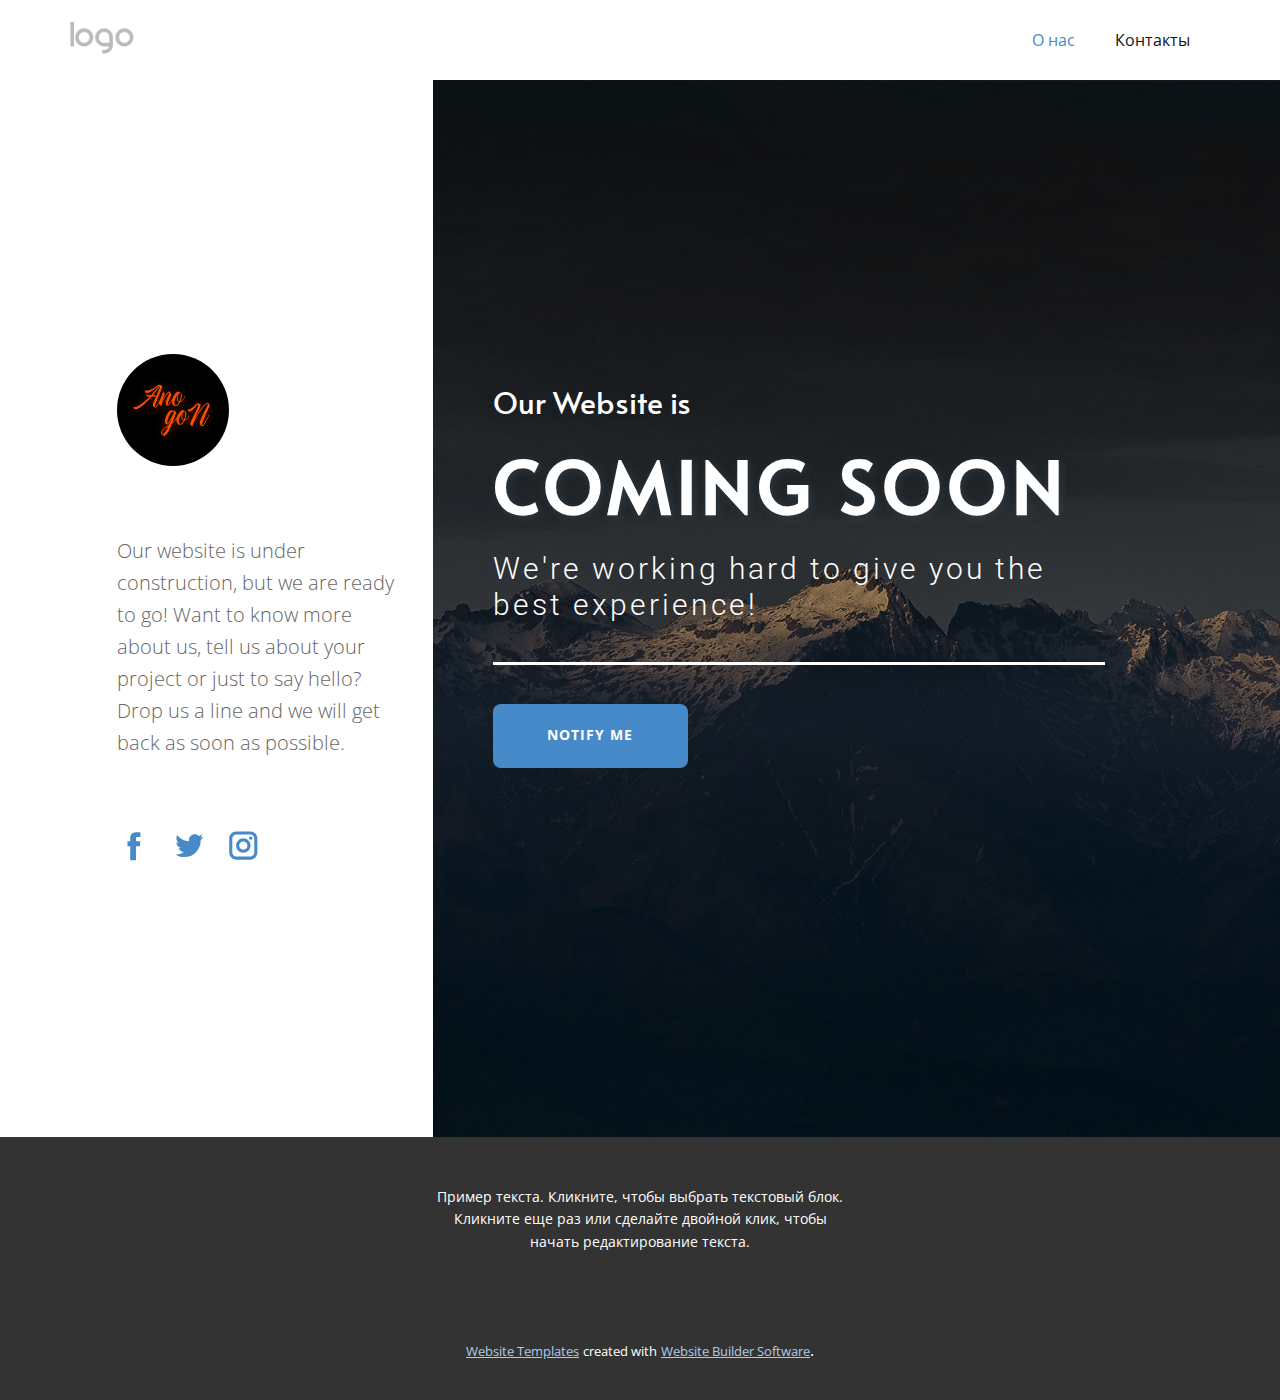
==== commit 2905e3df: "дщд" ====
--- a/index.html
+++ b/index.html
@@ -3,27 +3,17 @@
   <head>
     <meta name="viewport" content="width=device-width, initial-scale=1.0">
     <meta charset="utf-8">
-    <meta name="keywords" content="Web Software Developers, Key Features, Data Visualization, IT solutions, IT solutions, Web Analytics, We are directly involved in t​he process, Get in Touch!, INTUITIVE">
+    <meta name="keywords" content="Coming Soon">
     <meta name="description" content="">
     <meta name="page_type" content="np-template-header-footer-from-plugin">
-    <title>Главная</title>
+    <title>О нас</title>
     <link rel="stylesheet" href="nicepage.css" media="screen">
-<link rel="stylesheet" href="Главная.css" media="screen">
+<link rel="stylesheet" href="О-нас.css" media="screen">
     <script class="u-script" type="text/javascript" src="jquery.js" defer=""></script>
     <script class="u-script" type="text/javascript" src="nicepage.js" defer=""></script>
     <meta name="generator" content="Nicepage 3.12.0, nicepage.com">
     <link id="u-theme-google-font" rel="stylesheet" href="https://fonts.googleapis.com/css?family=Roboto:100,100i,300,300i,400,400i,500,500i,700,700i,900,900i|Open+Sans:300,300i,400,400i,600,600i,700,700i,800,800i">
-    <link id="u-page-google-font" rel="stylesheet" href="https://fonts.googleapis.com/css?family=Raleway:100,100i,200,200i,300,300i,400,400i,500,500i,600,600i,700,700i,800,800i,900,900i|Roboto:100,100i,300,300i,400,400i,500,500i,700,700i,900,900i|Barlow:100,100i,200,200i,300,300i,400,400i,500,500i,600,600i,700,700i,800,800i,900,900i">
-    
-    
-    
-    
-    
-    
-    
-    
-    
-    
+    <link id="u-page-google-font" rel="stylesheet" href="https://fonts.googleapis.com/css?family=Roboto:100,100i,300,300i,400,400i,500,500i,700,700i,900,900i|Alata:400">
     
     
     <script type="application/ld+json">{
@@ -33,13 +23,13 @@
 		"url": "index.html",
 		"logo": "images/default-logo.png"
 }</script>
-    <meta property="og:title" content="Главная">
+    <meta property="og:title" content="О нас">
     <meta property="og:type" content="website">
     <meta name="theme-color" content="#478ac9">
     <link rel="canonical" href="index.html">
     <meta property="og:url" content="index.html">
   </head>
-  <body data-home-page="Главная.html" data-home-page-title="Главная" class="u-body"><header class="u-clearfix u-header u-header" id="sec-6705"><div class="u-clearfix u-sheet u-valign-middle u-sheet-1">
+  <body data-home-page="О-нас.html" data-home-page-title="О нас" class="u-body"><header class="u-clearfix u-header u-header" id="sec-2646"><div class="u-clearfix u-sheet u-valign-middle u-sheet-1">
         <a href="https://nicepage.com" class="u-image u-logo u-image-1">
           <img src="images/default-logo.png" class="u-logo-image u-logo-image-1">
         </a>
@@ -53,8 +43,7 @@
             </a>
           </div>
           <div class="u-nav-container">
-            <ul class="u-nav u-unstyled u-nav-1"><li class="u-nav-item"><a class="u-button-style u-nav-link u-text-active-palette-1-base u-text-hover-palette-2-base" href="Главная.html" style="padding: 10px 20px;">Главная</a>
-</li><li class="u-nav-item"><a class="u-button-style u-nav-link u-text-active-palette-1-base u-text-hover-palette-2-base" href="О-нас.html" style="padding: 10px 20px;">О нас</a>
+            <ul class="u-nav u-unstyled u-nav-1"><li class="u-nav-item"><a class="u-button-style u-nav-link u-text-active-palette-1-base u-text-hover-palette-2-base" href="О-нас.html" style="padding: 10px 20px;">О нас</a>
 </li><li class="u-nav-item"><a class="u-button-style u-nav-link u-text-active-palette-1-base u-text-hover-palette-2-base" href="Контакты.html" style="padding: 10px 20px;">Контакты</a>
 </li></ul>
           </div>
@@ -62,8 +51,7 @@
             <div class="u-black u-container-style u-inner-container-layout u-opacity u-opacity-95 u-sidenav">
               <div class="u-sidenav-overflow">
                 <div class="u-menu-close"></div>
-                <ul class="u-align-center u-nav u-popupmenu-items u-unstyled u-nav-2"><li class="u-nav-item"><a class="u-button-style u-nav-link" href="Главная.html">Главная</a>
-</li><li class="u-nav-item"><a class="u-button-style u-nav-link" href="О-нас.html">О нас</a>
+                <ul class="u-align-center u-nav u-popupmenu-items u-unstyled u-nav-2"><li class="u-nav-item"><a class="u-button-style u-nav-link" href="О-нас.html">О нас</a>
 </li><li class="u-nav-item"><a class="u-button-style u-nav-link" href="Контакты.html">Контакты</a>
 </li></ul>
               </div>
@@ -72,296 +60,50 @@
           </div>
         </nav>
       </div></header>
-    <section class="u-align-left u-clearfix u-image u-section-1" id="carousel_ed69" data-image-width="1980" data-image-height="1350">
-      <div class="u-clearfix u-sheet u-valign-middle u-sheet-1">
-        <div class="u-clearfix u-expanded-width u-layout-wrap u-layout-wrap-1">
-          <div class="u-gutter-0 u-layout">
-            <div class="u-layout-row">
-              <div class="u-align-left u-container-style u-layout-cell u-left-cell u-shape-rectangle u-size-27 u-layout-cell-1">
-                <div class="u-container-layout u-valign-middle u-container-layout-1">
-                  <h1 class="u-custom-font u-text u-text-body-alt-color u-text-1">Web Software Developers</h1>
-                  <p class="u-text u-text-body-alt-color u-text-2">Ut enim ad minim veniam, quis nostrud exercitation ullamco laboris nisi ut aliquip ex ea commodo consequat. Duis aute irure dolor in reprehenderit in voluptate velit esse cillum </p>
-                  <p class="u-text u-text-body-alt-color u-text-3">Image from&nbsp;<b>
-                      <a href="https://www.freepik.com/vectors/computer" class="u-border-1 u-border-white u-btn u-button-link u-button-style u-none u-text-body-alt-color u-btn-1" target="_blank">Freepik</a></b>
-                  </p>
-                  <a href="https://nicepage.com/c/contact-form-html-templates" class="u-active-palette-4-base u-btn u-btn-round u-button-style u-custom-font u-font-raleway u-hover-palette-4-base u-palette-1-base u-radius-50 u-text-body-alt-color u-btn-2">read more</a>
+    <section class="u-clearfix u-section-1" id="carousel_7353">
+      <div class="u-clearfix u-layout-wrap u-layout-wrap-1">
+        <div class="u-gutter-0 u-layout">
+          <div class="u-layout-row">
+            <div class="u-align-left u-container-style u-layout-cell u-size-18 u-white u-layout-cell-1">
+              <div class="u-container-layout u-valign-middle u-container-layout-1">
+                <div alt="" class="u-image u-image-circle u-image-1" data-image-width="200" data-image-height="200"></div>
+                <p class="u-text u-text-grey-60 u-text-1">Our website is under construction, but we are ready to go! Want to know more about us, tell us about your project or just to say hello? Drop us a line and we will get back as soon as possible.<br>
+                </p>
+                <div class="u-social-icons u-spacing-20 u-social-icons-1">
+                  <a class="u-social-url" target="_blank" href=""><span class="u-icon u-icon-circle u-social-facebook u-social-icon u-text-palette-1-base u-icon-1"><svg class="u-svg-link" preserveAspectRatio="xMidYMin slice" viewBox="0 0 112 112" style=""><use xmlns:xlink="http://www.w3.org/1999/xlink" xlink:href="#svg-238d"></use></svg><svg class="u-svg-content" viewBox="0 0 112 112" x="0px" y="0px" id="svg-238d"><path d="M75.5,28.8H65.4c-1.5,0-4,0.9-4,4.3v9.4h13.9l-1.5,15.8H61.4v45.1H42.8V58.3h-8.8V42.4h8.8V32.2 c0-7.4,3.4-18.8,18.8-18.8h13.8v15.4H75.5z"></path></svg>
+          
+          
+        </span>
+                  </a>
+                  <a class="u-social-url" target="_blank" href=""><span class="u-icon u-icon-circle u-social-icon u-social-twitter u-text-palette-1-base u-icon-2"><svg class="u-svg-link" preserveAspectRatio="xMidYMin slice" viewBox="0 0 112 112" style=""><use xmlns:xlink="http://www.w3.org/1999/xlink" xlink:href="#svg-397d"></use></svg><svg class="u-svg-content" viewBox="0 0 112 112" x="0px" y="0px" id="svg-397d"><path d="M92.2,38.2c0,0.8,0,1.6,0,2.3c0,24.3-18.6,52.4-52.6,52.4c-10.6,0.1-20.2-2.9-28.5-8.2 c1.4,0.2,2.9,0.2,4.4,0.2c8.7,0,16.7-2.9,23-7.9c-8.1-0.2-14.9-5.5-17.3-12.8c1.1,0.2,2.4,0.2,3.4,0.2c1.6,0,3.3-0.2,4.8-0.7 c-8.4-1.6-14.9-9.2-14.9-18c0-0.2,0-0.2,0-0.2c2.5,1.4,5.4,2.2,8.4,2.3c-5-3.3-8.3-8.9-8.3-15.4c0-3.4,1-6.5,2.5-9.2 c9.1,11.1,22.7,18.5,38,19.2c-0.2-1.4-0.4-2.8-0.4-4.3c0.1-10,8.3-18.2,18.5-18.2c5.4,0,10.1,2.2,13.5,5.7c4.3-0.8,8.1-2.3,11.7-4.5 c-1.4,4.3-4.3,7.9-8.1,10.1c3.7-0.4,7.3-1.4,10.6-2.9C98.9,32.3,95.7,35.5,92.2,38.2z"></path></svg>
+          
+          
+        </span>
+                  </a>
+                  <a class="u-social-url" target="_blank" href=""><span class="u-icon u-icon-circle u-social-icon u-social-instagram u-text-palette-1-base u-icon-3"><svg class="u-svg-link" preserveAspectRatio="xMidYMin slice" viewBox="0 0 112 112" style=""><use xmlns:xlink="http://www.w3.org/1999/xlink" xlink:href="#svg-22b3"></use></svg><svg class="u-svg-content" viewBox="0 0 112 112" x="0px" y="0px" id="svg-22b3"><path d="M55.9,32.9c-12.8,0-23.2,10.4-23.2,23.2s10.4,23.2,23.2,23.2s23.2-10.4,23.2-23.2S68.7,32.9,55.9,32.9z M55.9,69.4c-7.4,0-13.3-6-13.3-13.3c-0.1-7.4,6-13.3,13.3-13.3s13.3,6,13.3,13.3C69.3,63.5,63.3,69.4,55.9,69.4z"></path><path d="M79.7,26.8c-3,0-5.4,2.5-5.4,5.4s2.5,5.4,5.4,5.4c3,0,5.4-2.5,5.4-5.4S82.7,26.8,79.7,26.8z"></path><path d="M78.2,11H33.5C21,11,10.8,21.3,10.8,33.7v44.7c0,12.6,10.2,22.8,22.7,22.8h44.7c12.6,0,22.7-10.2,22.7-22.7 V33.7C100.8,21.1,90.6,11,78.2,11z M91,78.4c0,7.1-5.8,12.8-12.8,12.8H33.5c-7.1,0-12.8-5.8-12.8-12.8V33.7 c0-7.1,5.8-12.8,12.8-12.8h44.7c7.1,0,12.8,5.8,12.8,12.8V78.4z"></path></svg>
+          
+          
+        </span>
+                  </a>
                 </div>
               </div>
-              <div class="u-align-left u-container-style u-image u-layout-cell u-right-cell u-size-33 u-image-1" data-image-width="1372" data-image-height="1235">
-                <div class="u-container-layout u-valign-bottom u-container-layout-2"></div>
+            </div>
+            <div class="u-align-left u-container-style u-image u-layout-cell u-shading u-size-42 u-image-2" data-image-width="1980" data-image-height="1413">
+              <div class="u-container-layout u-valign-middle-lg u-valign-middle-md u-valign-middle-sm u-valign-middle-xs u-container-layout-2">
+                <h5 class="u-custom-font u-text u-text-body-alt-color u-text-2">Our Website is</h5>
+                <h1 class="u-custom-font u-text u-text-body-alt-color u-text-3">Coming Soon</h1>
+                <h3 class="u-text u-text-body-alt-color u-text-4">We're working hard to give you the best experience!</h3>
+                <div class="u-border-3 u-border-white u-line u-line-horizontal u-line-1"></div>
+                <a href="https://nicepage.com/website-builder" class="u-active-palette-2-light-1 u-align-center u-btn u-btn-round u-button-style u-hover-palette-2-light-1 u-palette-1-base u-radius-8 u-btn-1">Notify me</a>
               </div>
             </div>
           </div>
         </div>
       </div>
     </section>
-    <section class="u-align-center u-clearfix u-white u-section-2" id="carousel_300a">
-      <div class="u-clearfix u-sheet u-valign-middle-md u-valign-middle-sm u-valign-middle-xs u-sheet-1">
-        <h1 class="u-align-center u-text u-text-1">Key Features</h1>
-        <p class="u-text u-text-2">Sample text. Click to select the text box. Click again or double click to start editing the text.</p>
-        <img alt="" class="u-expanded-width-md u-expanded-width-sm u-expanded-width-xs u-image u-image-default u-image-1" src="images/fffffff-min.jpg" data-image-width="1200" data-image-height="800">
-        <div class="u-expanded-width-md u-expanded-width-sm u-expanded-width-xs u-list u-list-1">
-          <div class="u-repeater u-repeater-1">
-            <div class="u-align-center u-container-style u-custom-background u-list-item u-palette-1-base u-repeater-item u-list-item-1">
-              <div class="u-container-layout u-similar-container u-valign-middle u-container-layout-1"><span class="u-icon u-icon-1"><svg class="u-svg-link" preserveAspectRatio="xMidYMin slice" viewBox="0 0 512 512" style=""><use xmlns:xlink="http://www.w3.org/1999/xlink" xlink:href="#svg-a352"></use></svg><svg xmlns="http://www.w3.org/2000/svg" xmlns:xlink="http://www.w3.org/1999/xlink" version="1.1" xml:space="preserve" class="u-svg-content" viewBox="0 0 512 512" id="svg-a352"><g><path d="m497 26h-482c-8.284 0-15 6.716-15 15v340c0 8.284 6.716 15 15 15h181v60h-15c-8.284 0-15 6.716-15 15s6.716 15 15 15h150c8.284 0 15-6.716 15-15s-6.716-15-15-15h-15v-60h181c8.284 0 15-6.716 15-15v-340c0-8.284-6.716-15-15-15zm-15 30v240h-452v-240zm-196 400h-60v-60h60zm-256-90v-40h452v40z"></path><path d="m223.381 258.012c1.818.724 3.694 1.066 5.539 1.066 5.964 0 11.604-3.581 13.942-9.46l54.15-136.147c3.062-7.697-.697-16.42-8.395-19.481-7.698-3.063-16.42.697-19.481 8.395l-54.15 136.148c-3.061 7.696.698 16.417 8.395 19.479z"></path><path d="m335.557 250.526c2.367 1.372 4.953 2.023 7.504 2.023 5.177 0 10.213-2.683 12.994-7.484l36.363-62.777c2.741-4.732 2.69-10.58-.133-15.263l-36.363-60.315c-4.277-7.095-13.495-9.378-20.591-5.102-7.095 4.277-9.379 13.496-5.102 20.591l31.786 52.724-31.919 55.106c-4.153 7.167-1.708 16.345 5.461 20.497z"></path><path d="m155.945 245.065c2.782 4.802 7.817 7.484 12.994 7.484 2.551 0 5.138-.651 7.504-2.023 7.168-4.152 9.613-13.33 5.461-20.498l-31.919-55.106 31.786-52.724c4.277-7.095 1.993-16.313-5.102-20.591-7.096-4.278-16.314-1.993-20.591 5.102l-36.363 60.315c-2.823 4.683-2.874 10.531-.133 15.263z"></path>
-</g></svg>
-            
-            
-          </span>
-                <h4 class="u-align-center u-text u-text-3">Development</h4>
-              </div>
-            </div>
-            <div class="u-align-center u-container-style u-custom-background u-list-item u-palette-3-light-1 u-repeater-item u-list-item-2">
-              <div class="u-container-layout u-similar-container u-valign-middle u-container-layout-2"><span class="u-icon u-icon-2">
-            <svg class="u-svg-link" preserveAspectRatio="xMidYMin slice" viewBox="0 0 128 128" style=""><use xmlns:xlink="http://www.w3.org/1999/xlink" xlink:href="#svg-20e4"></use></svg>
-            <svg xmlns="http://www.w3.org/2000/svg" xmlns:xlink="http://www.w3.org/1999/xlink" version="1.1" xml:space="preserve" class="u-svg-content" viewBox="0 0 128 128" id="svg-20e4"><path d="m78.9 15.9c2.1 0 3.7 1.7 3.7 3.7v3.7h-37.2v-3.7c0-2 1.7-3.7 3.7-3.7h29.8m39.7 14.8-11.6 34.5c-0.5 1.5-1.9 2.5-3.5 2.5h-20.9v-3.7c0-2-1.7-3.7-3.7-3.7h-29.8c-2.1 0-3.7 1.7-3.7 3.7v3.7h-20.9c-1.6 0-3-1-3.5-2.5l-11.6-34.5h109.2m1.5 19.1v58.6c0 2-1.7 3.7-3.7 3.7h-104.7c-2.1 0-3.7-1.7-3.7-3.7v-58.6l5.9 17.7c1.5 4.5 5.8 7.6 10.6 7.6h20.9v3.7c0 2 1.7 3.7 3.7 3.7h29.8c2.1 0 3.7-1.7 3.7-3.7v-3.7h20.9c4.8 0 9.1-3 10.6-7.6l6-17.7m-44.9 17.9v7.4h-22.4v-7.4h22.4m15.3-44.9v-3.2c0-6.4-5.2-11.6-11.6-11.6h-29.8c-6.4 0-11.7 5.2-11.7 11.6v3.2h-29.5c-4.4 0-7.9 3.5-7.9 7.9v77.7c0 6.4 5.2 11.6 11.7 11.6h104.7c6.4 0 11.7-5.2 11.7-11.6v-77.7c0-4.4-3.6-7.9-7.9-7.9h-29.7z"></path></svg>
-          </span>
-                <h4 class="u-align-center u-text u-text-4">Top Skills</h4>
-              </div>
-            </div>
-            <div class="u-align-center u-container-style u-custom-background u-list-item u-palette-3-base u-repeater-item u-shape-rectangle">
-              <div class="u-container-layout u-similar-container u-valign-middle u-container-layout-3"><span class="u-icon u-icon-3">
-            <svg class="u-svg-link" preserveAspectRatio="xMidYMin slice" viewBox="0 0 128 128" style=""><use xmlns:xlink="http://www.w3.org/1999/xlink" xlink:href="#svg-f12d"></use></svg>
-            <svg xmlns="http://www.w3.org/2000/svg" xmlns:xlink="http://www.w3.org/1999/xlink" version="1.1" xml:space="preserve" class="u-svg-content" viewBox="0 0 128 128" id="svg-f12d"><path d="m117.4 76c1.5 0 2.7 1.2 2.7 2.7v38.7c0 1.5-1.2 2.7-2.7 2.7h-38.7c-1.5 0-2.7-1.2-2.7-2.7v-38.7c0-1.5 1.2-2.7 2.7-2.7h38.7m0-7.9h-38.7c-5.8 0-10.6 4.8-10.6 10.6v38.7c0 5.8 4.8 10.6 10.6 10.6h38.7c5.8 0 10.6-4.8 10.6-10.6v-38.7c0-5.8-4.8-10.6-10.6-10.6z"></path><path d="m49.3 7.9c1.5 0 2.7 1.2 2.7 2.7v38.7c0 1.5-1.2 2.7-2.7 2.7h-38.7c-1.5 0-2.7-1.2-2.7-2.7v-38.7c0-1.5 1.2-2.7 2.7-2.7h38.7m0-7.9h-38.7c-5.8 0-10.6 4.8-10.6 10.6v38.7c0 5.8 4.8 10.6 10.6 10.6h38.7c5.8 0 10.6-4.8 10.6-10.6v-38.7c0-5.8-4.8-10.6-10.6-10.6z"></path><path d="m90 7.9c0.7 0 1.4 0.3 1.9 0.8l27.4 27.4c1 1 1 2.7 0 3.8l-27.4 27.3c-0.5 0.5-1.2 0.8-1.9 0.8s-1.4-0.3-1.9-0.8l-27.3-27.3c-1-1-1-2.7 0-3.8l27.3-27.4c0.6-0.5 1.3-0.8 1.9-0.8m0-7.9c-2.8 0-5.5 1.1-7.5 3.1l-27.3 27.4c-2 2-3.1 4.7-3.1 7.5s1.1 5.5 3.1 7.5l27.4 27.4c2 2 4.7 3.1 7.5 3.1s5.5-1.1 7.5-3.1l27.4-27.4c2-2 3.1-4.7 3.1-7.5s-1.1-5.5-3.1-7.5l-27.5-27.4c-2-2-4.6-3.1-7.5-3.1z"></path><path d="m49.3 76c1.5 0 2.7 1.2 2.7 2.7v38.7c0 1.5-1.2 2.7-2.7 2.7h-38.7c-1.5 0-2.7-1.2-2.7-2.7v-38.7c0-1.5 1.2-2.7 2.7-2.7h38.7m0-7.9h-38.7c-5.8 0-10.6 4.8-10.6 10.6v38.7c0 5.8 4.8 10.6 10.6 10.6h38.7c5.8 0 10.6-4.8 10.6-10.6v-38.7c0-5.8-4.8-10.6-10.6-10.6z"></path></svg>
-          </span>
-                <h4 class="u-align-center u-text u-text-5">Design</h4>
-              </div>
-            </div>
-            <div class="u-align-center u-container-style u-list-item u-palette-2-light-1 u-repeater-item u-shape-rectangle u-list-item-4">
-              <div class="u-container-layout u-similar-container u-valign-middle u-container-layout-4"><span class="u-icon u-icon-4">
-            <svg class="u-svg-link" preserveAspectRatio="xMidYMin slice" viewBox="0 0 128 128" style=""><use xmlns:xlink="http://www.w3.org/1999/xlink" xlink:href="#svg-0096"></use></svg>
-            <svg xmlns="http://www.w3.org/2000/svg" xmlns:xlink="http://www.w3.org/1999/xlink" version="1.1" xml:space="preserve" class="u-svg-content" viewBox="0 0 128 128" id="svg-0096"><path d="m26.4 108.7c-1.2 0-2.2-1-2.2-2.2s1-2.2 4.7-2.2h48.7v-7.4h-31.2v-9.9h31.2v-8.4h-58.7c-7.7 0-10.6-3-10.6-6.6v-57.1c0-3.7 3-6.6 6.6-6.6h81.2c3.7 0 6.6 3 6.6 6.6v27h8.3v-27c0-8.2-6.7-14.9-14.9-14.9h-81.2c-8.2 0-14.9 6.7-14.9 14.9v57.1c0 8.2 6.7 14.9 14.9 14.9h23.2v10.1h-13.8c-4.3 0-8.5 3.7-8.5 9.5v0.2c0 4.6 3.7 9.3 8.3 9.3h53.5v-7.3h-51.2z"></path><path d="m118 41.9h-30c-5.8 0-10.5 4.7-10.5 10.6 0 0 0.1 66.3 0.1 66.4 0 4.3 5.1 9 10.4 9h30c5.6 0 10.2-4.4 10.5-10.1v-65.3c0-5.9-4.7-10.6-10.5-10.6zm2.4 75.5c-0.1 1.3-1.1 2.3-2.4 2.3h-30c-1 0-1.9-0.7-2.2-1.6l-0.2-65.6c0-1.3 1.1-2.4 2.4-2.4h30c1.3 0 2.4 1.1 2.4 2.4v64.9z"></path></svg>
-          </span>
-                <h4 class="u-align-center u-text u-text-6">Responsive</h4>
-              </div>
-            </div>
-          </div>
-        </div>
-        <p class="u-text u-text-7">Image from <a href="https://freepik.com/photos/business" class="u-active-none u-border-1 u-border-grey-75 u-btn u-button-link u-button-style u-hover-none u-none u-text-body-color u-btn-1">Freepik</a>
-        </p>
-      </div>
-    </section>
-    <section class="u-align-center-lg u-align-center-md u-align-center-sm u-align-center-xs u-clearfix u-palette-2-base u-section-3" id="carousel_9ccc">
-      <div class="u-clearfix u-sheet u-valign-middle-lg u-valign-middle-md u-valign-middle-sm u-valign-middle-xs u-sheet-1">
-        <div class="u-clearfix u-expanded-width-md u-expanded-width-sm u-expanded-width-xs u-layout-wrap u-layout-wrap-1">
-          <div class="u-layout">
-            <div class="u-layout-row">
-              <div class="u-container-style u-layout-cell u-size-60 u-layout-cell-1">
-                <div class="u-container-layout u-container-layout-1">
-                  <h2 class="u-text u-text-1">Data Visualization</h2>
-                  <img src="images/ssssss.jpg" alt="" class="u-expanded-width u-image u-image-default u-image-1" data-image-width="1080" data-image-height="735">
-                  <p class="u-text u-text-body-alt-color u-text-2">Image from&nbsp;<b>
-                      <a href="https://www.freepik.com/vectors/computer" class="u-border-1 u-border-white u-btn u-button-link u-button-style u-none u-text-body-alt-color u-btn-1" target="_blank">Freepik</a></b>
-                  </p>
-                </div>
-              </div>
-            </div>
-          </div>
-        </div>
-        <div class="u-list u-list-1">
-          <div class="u-repeater u-repeater-1">
-            <div class="u-container-style u-list-item u-repeater-item">
-              <div class="u-container-layout u-similar-container u-valign-top u-container-layout-2">
-                <h3 class="u-text u-text-3">01. goals</h3>
-                <p class="u-text u-text-4">Sample text. Click to select the text box. Click again or double click to start editing the text.</p>
-                <a href="https://nicepage.com/joomla-page-builder" class="u-active-none u-border-2 u-border-white u-btn u-button-style u-hover-none u-none u-text-active-palette-2-light-3 u-text-body-alt-color u-text-hover-palette-3-light-3 u-btn-2">more</a>
-              </div>
-            </div>
-            <div class="u-container-style u-list-item u-repeater-item">
-              <div class="u-container-layout u-similar-container u-valign-top u-container-layout-3">
-                <h3 class="u-text u-text-5">02. strategy</h3>
-                <p class="u-text u-text-6">Sample text. Click to select the text box. Click again or double click to start editing the text.</p>
-                <a href="https://nicepage.com/k/love-html-templates" class="u-active-none u-border-2 u-border-white u-btn u-button-style u-hover-none u-none u-text-active-palette-2-light-3 u-text-body-alt-color u-text-hover-palette-3-light-3 u-btn-3">more<span class="u-text-body-alt-color"></span>
-                  <span class="u-text-body-alt-color"></span>
-                </a>
-              </div>
-            </div>
-          </div>
-        </div>
-      </div>
-    </section>
-    <section class="u-align-center-xs u-clearfix u-section-4" src="" id="carousel_eeaf">
-      <div class="u-clearfix u-sheet u-valign-middle-xl u-sheet-1">
-        <img class="u-expanded-width-md u-image u-image-contain u-image-1" src="images/Untitled-1-min.jpg">
-        <div class="u-align-center-md u-align-center-sm u-align-center-xs u-border-no-bottom u-border-no-left u-border-no-right u-border-no-top u-container-style u-expanded-width-md u-expanded-width-sm u-expanded-width-xs u-group u-shape-rectangle u-group-1">
-          <div class="u-container-layout u-valign-middle u-container-layout-1">
-            <h1 class="u-text u-text-palette-1-base u-text-1">IT solutions</h1>
-            <p class="u-large-text u-text u-text-variant u-text-2">We collaborate with you to create new value through digital transformation. We have hundreds of specialists at your service. </p>
-            <p class="u-text u-text-3">Image from <a href="https://www.freepik.com/vectors/cartoon" class="u-active-none u-border-1 u-border-palette-1-base u-btn u-button-link u-button-style u-hover-none u-none u-text-palette-1-base u-btn-1" target="_blank">Freepik</a>
-            </p>
-            <a href="https://nicepage.com/c/about-us-html-templates" class="u-active-palette-4-base u-border-0 u-btn u-btn-round u-button-style u-custom-font u-font-raleway u-hover-palette-4-base u-palette-1-base u-radius-50 u-text-body-alt-color u-btn-2">learn more</a>
-          </div>
-        </div>
-      </div>
-    </section>
-    <section class="u-align-right u-clearfix u-palette-2-base u-section-5" id="carousel_216c">
-      <div class="u-clearfix u-sheet u-valign-middle-sm u-valign-middle-xs u-sheet-1">
-        <div class="u-container-style u-group u-image u-image-tiles u-image-1" data-image-width="500" data-image-height="375">
-          <div class="u-container-layout u-container-layout-1"></div>
-        </div>
-        <img src="images/fff.jpg" alt="" class="u-image u-image-default u-image-2" data-image-width="1202" data-image-height="800">
-        <p class="u-align-left u-text u-text-1">Image from <a href="https://www.freepik.com/free-photos/background" class="u-border-1 u-border-palette-1-base u-btn u-button-link u-button-style u-none u-text-body-alt-color u-btn-1">Freepik</a>
-        </p>
-        <div class="u-list u-list-1">
-          <div class="u-repeater u-repeater-1">
-            <div class="u-container-style u-list-item u-repeater-item u-video-cover u-white u-list-item-1">
-              <div class="u-container-layout u-similar-container u-valign-top u-container-layout-2"><span class="u-icon u-icon-circle u-palette-1-base u-spacing-15 u-icon-1"><svg class="u-svg-link" preserveAspectRatio="xMidYMin slice" viewBox="0 0 512 512" style=""><use xmlns:xlink="http://www.w3.org/1999/xlink" xlink:href="#svg-dcec"></use></svg><svg class="u-svg-content" viewBox="0 0 512 512" id="svg-dcec"><g><path d="m506.061 294.479-13.406-6.712c-37.055-18.553-82.084-3.54-100.615 33.574l-22.788 45.528c-13.319-20.937-36.712-34.869-63.313-34.869h-69.019c-22.263-20.08-50.779-31.066-80.981-31.066s-58.713 10.987-80.975 31.066h-69.025v180h90v-26.555h314.638zm-440.122 187.521h-30v-120h30zm30-26.555v-101.925c16.611-14.595 37.686-22.586 60-22.586 43.655 0 66.559 29.51 68.787 31.066h81.213c19.555 0 36.228 12.541 42.42 30h-162.42v30h189.267l43.668-87.245c8.862-17.751 27.659-26.867 45.804-24.593l-72.642 145.283z"></path><path d="m215.939 225v30c0 24.813 20.187 45 45 45s45-20.187 45-45v-30c0-7.02 9.611-18.622 18.906-29.842 17.343-20.934 41.094-49.605 41.094-90.158 0-57.897-47.103-105-105-105s-105 47.103-105 105c0 40.553 23.751 69.224 41.094 90.158 9.295 11.22 18.906 22.822 18.906 29.842zm45 45c-8.271 0-15-6.729-15-15v-15h30v15c0 8.271-6.728 15-15 15zm0-240c41.355 0 75 33.645 75 75 0 29.741-18.167 51.671-34.196 71.02-9.4 11.347-18.425 22.249-22.892 33.98h-35.823c-4.468-11.732-13.493-22.634-22.892-33.98-16.029-19.349-34.196-41.278-34.196-71.02-.001-41.355 33.644-75 74.999-75z"></path><path d="m245.939 180h30v-38.787l25.607-25.606-21.213-21.214-19.394 19.394-19.393-19.394-21.213 21.214 25.606 25.606z"></path><path d="m65.939 96h60v30h-60z"></path><path d="m395.939 96h60v30h-60z"></path><path d="m88.045 178.5h60v30h-60z" transform="matrix(.866 -.5 .5 .866 -80.935 84.947)"></path><path d="m373.695 13.225h60.277v30h-60.277z" transform="matrix(.862 -.507 .507 .862 41.406 208.569)"></path><path d="m103.045-1.914h30v60.277h-30z" transform="matrix(.507 -.862 .862 .507 33.886 115.681)"></path><path d="m388.833 163.5h30v60h-30z" transform="matrix(.5 -.866 .866 .5 34.341 446.481)"></path>
-</g></svg></span>
-                <h4 class="u-align-center u-text u-text-2">Development</h4>
-              </div>
-            </div>
-            <div class="u-align-center u-container-style u-list-item u-repeater-item u-video-cover u-white u-list-item-2">
-              <div class="u-container-layout u-similar-container u-valign-top u-container-layout-3"><span class="u-icon u-icon-circle u-palette-1-base u-spacing-15 u-icon-2"><svg class="u-svg-link" preserveAspectRatio="xMidYMin slice" viewBox="0 0 24 24" style=""><use xmlns:xlink="http://www.w3.org/1999/xlink" xlink:href="#svg-19e9"></use></svg><svg xmlns="http://www.w3.org/2000/svg" xmlns:xlink="http://www.w3.org/1999/xlink" version="1.1" xml:space="preserve" class="u-svg-content" viewBox="0 0 24 24" id="svg-19e9"><path d="m19.75 4.687c-.191 0-.382-.072-.528-.218-1.93-1.914-4.495-2.969-7.222-2.969s-5.292 1.055-7.222 2.969c-.294.292-.768.29-1.061-.004-.292-.294-.29-.77.004-1.061 2.214-2.195 5.154-3.404 8.279-3.404s6.065 1.209 8.278 3.404c.294.291.296.767.004 1.061-.146.147-.339.222-.532.222z"></path><path d="m17.052 7.362c-.191 0-.382-.072-.528-.218-1.211-1.201-2.817-1.862-4.524-1.862s-3.313.661-4.524 1.863c-.294.292-.769.29-1.061-.004-.291-.294-.29-.769.004-1.061 1.494-1.481 3.476-2.298 5.581-2.298s4.087.816 5.581 2.298c.294.292.296.767.004 1.061-.147.147-.34.221-.533.221z"></path><path d="m14.354 10.038c-.193 0-.386-.074-.533-.222-.963-.971-2.681-.971-3.644 0-.291.294-.765.296-1.06.004-.294-.291-.296-.766-.004-1.06.765-.772 1.791-1.197 2.887-1.197s2.122.425 2.887 1.196c.292.294.29.77-.004 1.061-.147.146-.338.218-.529.218z"></path><path d="m9.125 21h-1.875c-.414 0-.75-.336-.75-.75s.336-.75.75-.75h1.875c.482 0 .875-.393.875-.875s-.393-.875-.875-.875h-1.875c-.414 0-.75-.336-.75-.75v-3.25c0-.414.336-.75.75-.75h3.5c.414 0 .75.336.75.75s-.336.75-.75.75h-2.75v1.75h1.125c1.31 0 2.375 1.065 2.375 2.375s-1.065 2.375-2.375 2.375z"></path><path d="m16.75 21h-2.5c-.965 0-1.75-.785-1.75-1.75v-4.5c0-.965.785-1.75 1.75-1.75h2.5c.414 0 .75.336.75.75s-.336.75-.75.75h-2.5c-.138 0-.25.112-.25.25v4.5c0 .138.112.25.25.25h1.75v-1.5h-.75c-.414 0-.75-.336-.75-.75s.336-.75.75-.75h1.5c.414 0 .75.336.75.75v3c0 .414-.336.75-.75.75z"></path></svg></span>
-                <h4 class="u-text u-text-3">5G Network</h4>
-              </div>
-            </div>
-            <div class="u-align-center u-container-style u-list-item u-repeater-item u-video-cover u-white u-list-item-3">
-              <div class="u-container-layout u-similar-container u-valign-top u-container-layout-4"><span class="u-icon u-icon-circle u-palette-1-base u-spacing-15 u-icon-3"><svg class="u-svg-link" preserveAspectRatio="xMidYMin slice" viewBox="0 0 512.012 512.012" style=""><use xmlns:xlink="http://www.w3.org/1999/xlink" xlink:href="#svg-c4a7"></use></svg><svg xmlns="http://www.w3.org/2000/svg" xmlns:xlink="http://www.w3.org/1999/xlink" version="1.1" xml:space="preserve" class="u-svg-content" viewBox="0 0 512.012 512.012" id="svg-c4a7"><g><path d="m59.998 332.666v87.346h61v92h210v-62.218c0-56.303 12.309-115.303 37.563-179.782h32.224l25.611 25.611c-2.817 5.875-4.398 12.451-4.398 19.39 0 24.813 20.187 45 45 45s45-20.187 45-45-20.187-45-45-45c-6.938 0-13.514 1.581-19.389 4.398l-34.398-34.398h-32.572c3.497-9.779 6.115-19.796 7.843-30.01h36.096c6.192 17.469 22.865 30.01 42.42 30.01 24.813 0 45-20.187 45-45s-20.187-45-45-45c-19.555 0-36.228 12.541-42.42 30h-33.58c0-10.152-.845-20.177-2.485-30h24.698l34.398-34.397c5.875 2.817 12.45 4.398 19.389 4.398 24.813 0 45-20.187 45-45s-20.187-45-45-45-45 20.187-45 45c0 6.939 1.581 13.514 4.398 19.389l-25.611 25.61h-19.994c-24.022-68.126-88.986-119.066-167.616-120-88.723-1.043-163.221 61.684-179.498 143.168-5.685 28.455-4.837 56.601 2.51 83.77l-36.173 62.25zm407-32.654c8.271 0 15 6.729 15 15s-6.729 15-15 15-15-6.729-15-15 6.728-15 15-15zm0-120c8.271 0 15 6.729 15 15s-6.729 15-15 15-15-6.729-15-15 6.728-15 15-15zm0-120c8.271 0 15 6.729 15 15s-6.729 15-15 15-15-6.729-15-15 6.728-15 15-15zm-117.798 178.089c-.272.639-.533 1.273-.802 1.911h-92.44c6.565-8.725 11.274-18.921 13.531-30.01h88.481c-1.971 9.61-4.896 18.996-8.77 28.099zm-108.202-43.089c0 24.813-20.187 45-45 45s-45-20.187-45-45 20.187-45 45-45 45 20.187 45 45zm120-15h-91.509c-2.258-11.079-6.967-21.275-13.532-30h101.998c1.993 9.704 3.043 19.738 3.043 30zm-297.903-30.954c13.953-69.845 76.913-119.906 149.725-119.047 60.427.717 112.514 37.715 135.55 90.001h-152.372c-41.355 0-75 33.645-75 75s33.645 75 75 74.99h140.455c-23.819 63.823-35.455 122.919-35.455 179.792v32.218h-150v-92h-61v-72.655l-50.417-36.534 29.076-50.038c-.795-4.156-14.724-35.852-5.562-81.727z"></path><path d="m180.998 180.012h30v30h-30z"></path>
-</g></svg></span>
-                <h4 class="u-text u-text-4">AI Products</h4>
-              </div>
-            </div>
-            <div class="u-align-center u-container-style u-list-item u-repeater-item u-video-cover u-white u-list-item-4">
-              <div class="u-container-layout u-similar-container u-valign-top u-container-layout-5"><span class="u-icon u-icon-circle u-palette-1-base u-spacing-15 u-icon-4"><svg class="u-svg-link" preserveAspectRatio="xMidYMin slice" viewBox="0 0 512 512" style=""><use xmlns:xlink="http://www.w3.org/1999/xlink" xlink:href="#svg-48f3"></use></svg><svg xmlns="http://www.w3.org/2000/svg" xmlns:xlink="http://www.w3.org/1999/xlink" version="1.1" xml:space="preserve" class="u-svg-content" viewBox="0 0 512 512" id="svg-48f3"><g><path d="m467.5 218.79c5.523 0 10-4.477 10-10s-4.477-10-10-10h-37.882v-27.225h37.882c5.523 0 10-4.477 10-10s-4.477-10-10-10h-37.882v-16.361c0-2.651-1.052-5.193-2.926-7.068l-28.917-28.941c-1.875-1.877-4.42-2.932-7.074-2.932h-16.365v-37.848c0-5.523-4.477-10-10-10s-10 4.477-10 10v37.848h-27.23v-37.848c0-5.523-4.477-10-10-10s-10 4.477-10 10v37.848h-27.202v-35.836c0-33.32-27.11-60.427-60.434-60.427-27.264 0-50.959 18.428-58.186 44.029-20.782 2.112-40.037 11.3-54.896 26.343-16.78 16.99-26.021 39.501-26.021 63.386 0 11.853 2.34 23.593 6.827 34.476-14.037 7.459-26.081 18.186-35.211 31.443-11.437 16.608-17.483 36.079-17.483 56.309 0 37.241 20.362 70.644 52.689 87.78-4.482 10.863-6.82 22.593-6.82 34.448 0 23.885 9.241 46.396 26.021 63.386 14.858 15.043 34.113 24.231 54.895 26.343 7.226 25.618 30.923 44.057 58.187 44.057 33.323 0 60.434-27.107 60.434-60.427v-35.864h27.202v37.876c0 5.523 4.477 10 10 10s10-4.477 10-10v-37.876h27.23v37.876c0 5.523 4.477 10 10 10s10-4.477 10-10v-37.876h16.365c2.652 0 5.195-1.053 7.071-2.929l28.917-28.913c1.875-1.875 2.929-4.419 2.929-7.071v-16.39h37.88c5.523 0 10-4.477 10-10s-4.477-10-10-10h-37.882v-27.196h37.882c5.523 0 10-4.477 10-10s-4.477-10-10-10h-37.882v-27.224h37.882c5.523 0 10-4.477 10-10s-4.477-10-10-10h-37.882v-27.196zm-248.028 273.21c-16.589 0-31.194-10.201-37.343-24.932 7.294-1.306 14.406-3.525 21.245-6.663 9.939-4.563 18.828-10.808 26.419-18.562 3.863-3.947 3.796-10.278-.15-14.142-3.947-3.863-10.277-3.796-14.142.15-5.875 6-12.762 10.837-20.469 14.375-8.144 3.736-16.776 5.807-25.659 6.167-38.072-.628-69.004-32.056-69.004-70.182 0-12.047 3.095-23.917 8.95-34.329 1.412-2.509 1.673-5.505.717-8.22-.955-2.716-3.035-4.888-5.706-5.961-30.27-12.157-49.83-41.093-49.83-73.715 0-32.631 19.557-61.555 49.824-73.686 5.946-3.215 7.613-7.941 5.001-14.175-5.859-10.442-8.956-22.326-8.956-34.366 0-38.126 30.932-69.554 69.004-70.182 8.827.359 17.466 2.432 25.657 6.166 7.721 3.544 14.603 8.385 20.456 14.389 1.96 2.01 4.56 3.02 7.162 3.02 2.516 0 5.035-.944 6.979-2.839 3.955-3.855 4.035-10.187.18-14.141-7.576-7.771-16.47-14.031-26.458-18.616-6.86-3.127-13.962-5.341-21.221-6.646 6.149-14.719 20.754-24.91 37.344-24.91 22.295 0 40.434 18.136 40.434 40.427v122.603h-31.132l-26.531-26.528c2.824-5.155 4.33-10.963 4.33-17.004 0-9.476-3.69-18.385-10.393-25.086-13.832-13.83-36.34-13.831-50.173 0-6.701 6.701-10.392 15.61-10.392 25.085s3.69 18.384 10.392 25.085c6.916 6.915 16.001 10.373 25.086 10.373 5.86 0 11.716-1.448 16.995-4.325l29.472 29.469c2.133 1.909 4.49 2.886 7.071 2.929h35.274v42.956h-62.667c-4.332-14.694-17.948-25.455-34.039-25.455-19.552 0-35.458 15.905-35.458 35.455 0 19.565 15.906 35.483 35.458 35.483 16.094 0 29.712-10.773 34.041-25.483h62.665v42.956h-35.274c-.268 0-.498.014-.71.034-2.318.164-4.591 1.124-6.364 2.897l-29.473 29.493c-13.46-7.335-30.702-5.324-42.078 6.05-6.708 6.708-10.398 15.624-10.392 25.107.006 9.469 3.701 18.364 10.392 25.036 6.918 6.917 16.004 10.374 25.09 10.374 9.082 0 18.164-3.456 25.073-10.364 6.701-6.682 10.396-15.576 10.402-25.045.004-6.05-1.503-11.866-4.332-17.028l26.535-26.553h31.129v122.631c.002 22.292-18.136 40.428-40.431 40.428zm-32.899-352.501c0 4.133-1.61 8.019-4.533 10.942-6.036 6.035-15.855 6.035-21.891 0-2.923-2.923-4.533-6.809-4.533-10.942s1.61-8.02 4.533-10.942c6.036-6.034 15.856-6.034 21.891 0 2.923 2.922 4.533 6.808 4.533 10.942zm-7.888 116.487c0 8.537-6.947 15.483-15.486 15.483-8.523 0-15.458-6.946-15.458-15.483 0-8.521 6.935-15.455 15.458-15.455 8.539 0 15.486 6.933 15.486 15.455zm7.888 116.523c-.003 4.121-1.609 7.991-4.533 10.906-6.036 6.034-15.856 6.035-21.901-.01-2.914-2.905-4.521-6.775-4.523-10.896-.003-4.135 1.607-8.024 4.533-10.95 6.035-6.033 15.855-6.034 21.889-.001.001.001.002.002.003.004 0 0 .001.001.001.001 2.925 2.926 4.534 6.813 4.531 10.946zm223.045.144-23.058 23.056h-106.655v-29.634h90.073c5.523 0 10-4.477 10-10v-55.218c0-5.523-4.477-10-10-10s-10 4.477-10 10v45.218h-80.073v-180.15h80.073v45.104c0 5.523 4.477 10 10 10s10-4.477 10-10v-55.104c0-5.523-4.477-10-10-10h-90.073v-29.662h106.652l23.061 23.081z"></path><path d="m369.979 245.958c-5.523 0-10 4.477-10 10v.028c0 5.523 4.477 9.986 10 9.986s10-4.491 10-10.014-4.478-10-10-10z"></path>
-</g></svg></span>
-                <h4 class="u-text u-text-5">Automation</h4>
-              </div>
-            </div>
-          </div>
-        </div>
-      </div>
-    </section>
-    <section class="u-align-center-xs u-clearfix u-section-6" src="" id="carousel_99cf">
-      <div class="u-clearfix u-sheet u-valign-middle-md u-valign-middle-sm u-valign-middle-xl u-valign-middle-xs u-sheet-1">
-        <img class="u-expanded-width-md u-expanded-width-sm u-expanded-width-xs u-image u-image-contain u-image-1" src="images/ffff.jpg" data-image-width="1200" data-image-height="800">
-        <div class="u-align-center-md u-align-center-sm u-align-center-xs u-align-right-lg u-align-right-xl u-border-no-bottom u-border-no-left u-border-no-right u-border-no-top u-container-style u-expanded-width-md u-expanded-width-sm u-expanded-width-xs u-group u-shape-rectangle u-group-1">
-          <div class="u-container-layout u-valign-middle u-container-layout-1">
-            <h1 class="u-text u-text-palette-1-base u-text-1">IT solutions</h1>
-            <p class="u-large-text u-text u-text-variant u-text-2">We collaborate with you to create new value through digital transformation. We have hundreds of specialists at your service. </p>
-            <p class="u-text u-text-3">Image from <a href="https://www.freepik.com/vectors/man" class="u-active-none u-border-1 u-border-palette-1-base u-btn u-button-link u-button-style u-hover-none u-none u-text-palette-1-base u-btn-1" target="_blank">Freepik</a>
-            </p>
-            <a href="https://nicepage.com/k/presentation-html-templates" class="u-active-palette-4-base u-border-0 u-btn u-btn-round u-button-style u-custom-font u-font-raleway u-hover-palette-4-base u-palette-1-base u-radius-50 u-text-body-alt-color u-btn-2">learn more</a>
-          </div>
-        </div>
-      </div>
-    </section>
-    <section class="u-clearfix u-palette-2-base u-section-7" id="carousel_2cc4">
-      <div class="u-clearfix u-sheet u-valign-middle-sm u-valign-middle-xs u-sheet-1">
-        <div class="u-align-left u-palette-3-base u-shape u-shape-1"></div>
-        <div class="u-container-style u-group u-image u-image-tiles u-image-1" data-image-width="500" data-image-height="375">
-          <div class="u-container-layout u-container-layout-1"></div>
-        </div>
-        <img src="images/fdff.jpg" class="u-align-left u-image u-image-2" data-image-width="1200" data-image-height="912">
-        <div class="u-container-style u-group u-white u-group-2">
-          <div class="u-container-layout u-valign-middle u-container-layout-2">
-            <h1 class="u-text u-text-palette-2-base u-text-1">Web Analytics</h1>
-            <p class="u-text u-text-2">Neque porro quisquam est, qui dolorem ipsum quia dolor sit amet, consectetur, adipisci velit, sed quia non numquam eius modi tempora incidunt ut labore</p>
-            <p class="u-text u-text-3">Image from <a href="https://www.freepik.com/vectors/design" class="u-active-none u-border-1 u-border-black u-btn u-button-link u-button-style u-hover-none u-none u-text-body-color u-btn-1">Freepik</a>
-            </p>
-            <a href="https://nicepage.com/templates" class="u-active-palette-4-base u-btn u-btn-round u-button-style u-custom-font u-font-raleway u-hover-palette-4-base u-palette-1-base u-radius-50 u-text-body-alt-color u-btn-2">read more</a>
-          </div>
-        </div>
-      </div>
-    </section>
-    <section class="u-clearfix u-white u-section-8" id="carousel_9b0a">
-      <div class="u-clearfix u-sheet u-sheet-1">
-        <div class="u-clearfix u-expanded-width u-layout-wrap u-layout-wrap-1">
-          <div class="u-layout">
-            <div class="u-layout-row">
-              <div class="u-container-style u-layout-cell u-left-cell u-size-30 u-layout-cell-1">
-                <div class="u-container-layout u-valign-top u-container-layout-1">
-                  <h1 class="u-text u-text-body-color u-text-1">We are directly involved in t​he process</h1>
-                  <div class="u-border-6 u-border-palette-1-base u-line u-line-horizontal u-line-1"></div>
-                </div>
-              </div>
-              <div class="u-container-style u-layout-cell u-right-cell u-size-30 u-layout-cell-2">
-                <div class="u-container-layout u-valign-top u-container-layout-2">
-                  <p class="u-text u-text-black u-text-2">
-                    <span class="u-text-grey-50">Nibh tortor id aliquet lectus. Platea dictumst vestibulum rhoncus est pellentesque elit ullamcorper. In hac habitasse platea dictumst quisque.&nbsp;</span>
-                    <br>
-                    <br>Non quam lacus suspendisse faucibus interdum. Tempor nec feugiat nisl pretium. Mi in nulla posuere sollicitudin aliquam ultrices. Quisque egestas diam in arcu cursus euismod quis. Libero volutpat sed cras ornare arcu dui vivamus arcu.&nbsp;
-                  </p>
-                  <a href="https://nicepage.com/" class="u-active-palette-4-base u-align-left u-border-0 u-btn u-btn-round u-button-style u-custom-font u-font-raleway u-hover-palette-4-base u-palette-1-base u-radius-50 u-text-body-alt-color u-btn-1">learn more</a>
-                </div>
-              </div>
-            </div>
-          </div>
-        </div>
-      </div>
-    </section>
-    <section class="u-align-center u-clearfix u-palette-2-base u-section-9" id="carousel_84b1">
-      <div class="u-clearfix u-sheet u-valign-middle u-sheet-1">
-        <h1 class="u-text u-text-1">Get in Touch!<br>
-        </h1>
-        <p class="u-text u-text-2">We align leaders around a shared purpose and strategic story that catalyzes their business and brand to take action.</p>
-        <div class="u-clearfix u-gutter-30 u-layout-wrap u-layout-wrap-1">
-          <div class="u-gutter-0 u-layout">
-            <div class="u-layout-col">
-              <div class="u-size-60">
-                <div class="u-layout-row">
-                  <div class="u-align-center u-container-style u-layout-cell u-left-cell u-size-20 u-white u-layout-cell-1">
-                    <div class="u-container-layout u-valign-top u-container-layout-1"><span class="u-border-3 u-border-grey-15 u-icon u-icon-circle u-spacing-20 u-text-grey-40 u-icon-1"><svg class="u-svg-link" preserveAspectRatio="xMidYMin slice" viewBox="0 0 512 512" style=""><use xmlns:xlink="http://www.w3.org/1999/xlink" xlink:href="#svg-a501"></use></svg><svg xmlns="http://www.w3.org/2000/svg" xmlns:xlink="http://www.w3.org/1999/xlink" version="1.1" id="svg-a501" x="0px" y="0px" viewBox="0 0 512 512" style="enable-background:new 0 0 512 512;" xml:space="preserve" class="u-svg-content"><g><g><path d="M256,0C156.748,0,76,80.748,76,180c0,33.534,9.289,66.26,26.869,94.652l142.885,230.257    c2.737,4.411,7.559,7.091,12.745,7.091c0.04,0,0.079,0,0.119,0c5.231-0.041,10.063-2.804,12.75-7.292L410.611,272.22    C427.221,244.428,436,212.539,436,180C436,80.748,355.252,0,256,0z M384.866,256.818L258.272,468.186l-129.905-209.34    C113.734,235.214,105.8,207.95,105.8,180c0-82.71,67.49-150.2,150.2-150.2S406.1,97.29,406.1,180    C406.1,207.121,398.689,233.688,384.866,256.818z"></path>
-</g>
-</g><g><g><path d="M256,90c-49.626,0-90,40.374-90,90c0,49.309,39.717,90,90,90c50.903,0,90-41.233,90-90C346,130.374,305.626,90,256,90z     M256,240.2c-33.257,0-60.2-27.033-60.2-60.2c0-33.084,27.116-60.2,60.2-60.2s60.1,27.116,60.1,60.2    C316.1,212.683,289.784,240.2,256,240.2z"></path>
-</g>
-</g><g></g><g></g><g></g><g></g><g></g><g></g><g></g><g></g><g></g><g></g><g></g><g></g><g></g><g></g><g></g></svg></span>
-                      <h5 class="u-text u-text-grey-40 u-text-3">Address:</h5>
-                      <p class="u-text u-text-4">121 Rock Sreet, 21 Avenue, <br>New York, NY 92103-9000
-                      </p>
-                    </div>
-                  </div>
-                  <div class="u-container-style u-layout-cell u-size-20 u-white u-layout-cell-2">
-                    <div class="u-container-layout u-valign-top u-container-layout-2"><span class="u-border-3 u-border-grey-15 u-icon u-icon-circle u-spacing-20 u-text-grey-40 u-icon-2"><svg class="u-svg-link" preserveAspectRatio="xMidYMin slice" viewBox="0 0 479.058 479.058" style=""><use xmlns:xlink="http://www.w3.org/1999/xlink" xlink:href="#svg-1497"></use></svg><svg xmlns="http://www.w3.org/2000/svg" id="svg-1497" enable-background="new 0 0 479.058 479.058" viewBox="0 0 479.058 479.058" class="u-svg-content"><path d="m434.146 59.882h-389.234c-24.766 0-44.912 20.146-44.912 44.912v269.47c0 24.766 20.146 44.912 44.912 44.912h389.234c24.766 0 44.912-20.146 44.912-44.912v-269.47c0-24.766-20.146-44.912-44.912-44.912zm0 29.941c2.034 0 3.969.422 5.738 1.159l-200.355 173.649-200.356-173.649c1.769-.736 3.704-1.159 5.738-1.159zm0 299.411h-389.234c-8.26 0-14.971-6.71-14.971-14.971v-251.648l199.778 173.141c2.822 2.441 6.316 3.655 9.81 3.655s6.988-1.213 9.81-3.655l199.778-173.141v251.649c-.001 8.26-6.711 14.97-14.971 14.97z"></path></svg></span>
-                      <h5 class="u-align-center u-text u-text-grey-40 u-text-5">Email:</h5>
-                      <a href="https://nicepage.com/k/auto-mechanic-html-templates" class="u-border-active-none u-border-hover-none u-btn u-btn-rectangle u-button-style u-none u-text-body-color u-text-hover-palette-2-base u-btn-1">hello@company.com</a>
-                      <a href="https://nicepage.com/k/business-card-html-templates" class="u-border-active-none u-border-hover-none u-btn u-btn-rectangle u-button-style u-none u-text-body-color u-text-hover-palette-2-base u-btn-2">support@company.com</a>
-                    </div>
-                  </div>
-                  <div class="u-align-center u-container-style u-layout-cell u-right-cell u-size-20 u-white u-layout-cell-3">
-                    <div class="u-container-layout u-valign-top u-container-layout-3"><span class="u-border-3 u-border-grey-15 u-icon u-icon-circle u-spacing-20 u-text-grey-40 u-icon-3"><svg class="u-svg-link" preserveAspectRatio="xMidYMin slice" viewBox="0 0 384 384" style=""><use xmlns:xlink="http://www.w3.org/1999/xlink" xlink:href="#svg-1a9d"></use></svg><svg xmlns="http://www.w3.org/2000/svg" xmlns:xlink="http://www.w3.org/1999/xlink" version="1.1" id="svg-1a9d" x="0px" y="0px" viewBox="0 0 384 384" style="enable-background:new 0 0 384 384;" xml:space="preserve" class="u-svg-content"><g><g><path d="M353.188,252.052c-23.51,0-46.594-3.677-68.469-10.906c-10.906-3.719-23.323-0.833-30.438,6.417l-43.177,32.594    c-50.073-26.729-80.917-57.563-107.281-107.26l31.635-42.052c8.219-8.208,11.167-20.198,7.635-31.448    c-7.26-21.99-10.948-45.063-10.948-68.583C132.146,13.823,118.323,0,101.333,0H30.812C13.823,0,0,13.823,0,30.812    C0,225.563,158.438,384,353.188,384c16.99,0,30.813-13.823,30.813-30.813v-70.323C384,265.875,370.177,252.052,353.188,252.052z     M362.667,353.188c0,5.229-4.25,9.479-9.479,9.479c-182.99,0-331.854-148.865-331.854-331.854c0-5.229,4.25-9.479,9.479-9.479    h70.521c5.229,0,9.479,4.25,9.479,9.479c0,25.802,4.052,51.125,11.979,75.115c1.104,3.542,0.208,7.208-3.375,10.938L82.75,165.427    c-2.458,3.26-2.844,7.625-1,11.26c29.927,58.823,66.292,95.188,125.531,125.542c3.604,1.885,8.021,1.49,11.292-0.979    l49.677-37.635c2.51-2.51,6.271-3.406,9.667-2.25c24.156,7.979,49.479,12.021,75.271,12.021c5.229,0,9.479,4.25,9.479,9.479    V353.188z"></path>
-</g>
-</g><g></g><g></g><g></g><g></g><g></g><g></g><g></g><g></g><g></g><g></g><g></g><g></g><g></g><g></g><g></g></svg></span>
-                      <h5 class="u-text u-text-grey-40 u-text-6">Call us:</h5>
-                      <p class="u-text u-text-7">1 (234) 567-891 <br>1 (234) 987-654
-                      </p>
-                    </div>
-                  </div>
-                </div>
-              </div>
-            </div>
-          </div>
-        </div>
-      </div>
-    </section>
-    <section class="u-clearfix u-section-10" id="sec-113e">
-      <div class="u-clearfix u-sheet u-sheet-1">
-        <div class="u-clearfix u-expanded-width u-layout-wrap u-layout-wrap-1">
-          <div class="u-layout">
-            <div class="u-layout-row">
-              <div class="u-container-style u-image u-layout-cell u-size-30 u-image-1" data-image-width="400" data-image-height="265">
-                <div class="u-container-layout u-valign-top u-container-layout-1"></div>
-              </div>
-              <div class="u-align-center u-container-style u-layout-cell u-size-30 u-layout-cell-2">
-                <div class="u-container-layout u-valign-middle u-container-layout-2">
-                  <h2 class="u-text u-text-default u-text-1">Пример заголовка</h2>
-                  <p class="u-text u-text-default u-text-2">Пример текста. Кликните, чтобы выбрать текстовый блок. Кликните еще раз или сделайте двойной клик, чтобы начать редактирование текста.</p>
-                </div>
-              </div>
-            </div>
-          </div>
-        </div>
-      </div>
-    </section>
-    <section class="u-align-center u-clearfix u-image u-shading u-section-11" src="" data-image-width="256" data-image-height="256" id="sec-6bff">
-      <div class="u-clearfix u-sheet u-sheet-1">
-        <h1 class="u-text u-title u-text-1">INTUITIVE</h1>
-        <p class="u-large-text u-text u-text-variant u-text-2">Sample text. Lorem ipsum dolor sit amet, consectetur adipiscing elit nullam nunc justo sagittis suscipit ultrices.</p>
-        <a href="#" class="u-btn u-button-style u-palette-2-base u-btn-1">Read More</a>
-      </div>
-    </section>
     
     
-    <footer class="u-align-center u-clearfix u-footer u-grey-80 u-footer" id="sec-08ad"><div class="u-clearfix u-sheet u-sheet-1">
+    <footer class="u-align-center u-clearfix u-footer u-grey-80 u-footer" id="sec-370e"><div class="u-clearfix u-sheet u-sheet-1">
         <p class="u-small-text u-text u-text-variant u-text-1">Пример текста. Кликните, чтобы выбрать текстовый блок. Кликните еще раз или сделайте двойной клик, чтобы начать редактирование текста.</p>
       </div></footer>
     <section class="u-backlink u-clearfix u-grey-80">
--- a/О-нас.css
+++ b/О-нас.css
@@ -0,0 +1,228 @@
+.u-section-1 {
+  min-height: 100vh;
+}
+
+.u-section-1 .u-layout-wrap-1 {
+  width: calc(((100% - 1140px) / 2) + 1140px);
+  margin: 0 0 0 auto;
+}
+
+.u-section-1 .u-layout-cell-1 {
+  min-height: 1057px;
+}
+
+.u-section-1 .u-container-layout-1 {
+  padding: 30px 30px 30px 47px;
+}
+
+.u-section-1 .u-image-1 {
+  width: 112px;
+  height: 112px;
+  background-image: url("images/Group1.png");
+  background-position: 50% 50%;
+  margin: 0 auto 0 0;
+}
+
+.u-section-1 .u-text-1 {
+  font-weight: 300;
+  font-size: 1.25rem;
+  margin: 69px 0 0;
+}
+
+.u-section-1 .u-social-icons-1 {
+  white-space: nowrap;
+  height: 35px;
+  min-height: 16px;
+  width: 144px;
+  min-width: 88px;
+  margin: 69px auto 0 0;
+}
+
+.u-section-1 .u-icon-1 {
+  height: 100%;
+}
+
+.u-section-1 .u-icon-2 {
+  height: 100%;
+}
+
+.u-section-1 .u-icon-3 {
+  height: 100%;
+}
+
+.u-section-1 .u-image-2 {
+  background-image: linear-gradient(0deg, rgba(0,0,0,0.2), rgba(0,0,0,0.2)), url("images/rrtg-min.jpg");
+  background-position: 50% 50%;
+  min-height: 1057px;
+}
+
+.u-section-1 .u-container-layout-2 {
+  padding: 60px;
+}
+
+.u-section-1 .u-text-2 {
+  font-weight: 400;
+  font-family: Alata;
+  font-size: 1.875rem;
+  margin: 244px 222px 0 0;
+}
+
+.u-section-1 .u-text-3 {
+  font-size: 4.5rem;
+  font-family: Alata;
+  text-shadow: 2px 2px 8px rgba(66,84,101,0.4);
+  text-transform: uppercase;
+  letter-spacing: 5px;
+  font-weight: 700;
+  margin: 25px 69px 0 0;
+}
+
+.u-section-1 .u-text-4 {
+  font-family: Roboto, sans-serif;
+  letter-spacing: 3px;
+  font-weight: 300;
+  font-size: 1.875rem;
+  text-transform: none;
+  margin: 27px 127px 0 0;
+}
+
+.u-section-1 .u-line-1 {
+  width: 612px;
+  height: 3px;
+  transform-origin: left center;
+  margin: 39px auto 0 0;
+}
+
+.u-section-1 .u-btn-1 {
+  border-style: none;
+  font-weight: 700;
+  text-transform: uppercase;
+  letter-spacing: 1px;
+  font-size: 0.875rem;
+  background-image: none;
+  align-self: center;
+  margin: 39px auto 0 0;
+  padding: 20px 55px 21px 54px;
+}
+
+@media (max-width: 1199px) {
+  .u-section-1 .u-layout-wrap-1 {
+    width: calc(((100% - 940px) / 2) + 940px);
+  }
+
+  .u-section-1 .u-container-layout-1 {
+    padding-left: 34px;
+  }
+
+  .u-section-1 .u-social-icons-1 {
+    margin-right: NaNpx;
+  }
+
+  .u-section-1 .u-text-2 {
+    margin-top: 0;
+    margin-right: 122px;
+  }
+
+  .u-section-1 .u-text-3 {
+    font-size: 3.75rem;
+    margin-right: 0;
+  }
+
+  .u-section-1 .u-text-4 {
+    margin-right: 27px;
+  }
+
+  .u-section-1 .u-line-1 {
+    width: 350px;
+  }
+}
+
+@media (max-width: 991px) {
+  .u-section-1 .u-layout-wrap-1 {
+    width: calc(((100% - 720px) / 2) + 720px);
+  }
+
+  .u-section-1 .u-container-layout-1 {
+    padding-left: 30px;
+  }
+
+  .u-section-1 .u-container-layout-2 {
+    padding: 30px;
+  }
+
+  .u-section-1 .u-text-2 {
+    margin-right: 72px;
+  }
+
+  .u-section-1 .u-text-3 {
+    font-size: 3.4375rem;
+  }
+
+  .u-section-1 .u-text-4 {
+    margin-right: 0;
+  }
+
+  .u-section-1 .u-line-1 {
+    width: 300px;
+  }
+}
+
+@media (max-width: 767px) {
+  .u-section-1 {
+    min-height: 959px;
+  }
+
+  .u-section-1 .u-layout-wrap-1 {
+    width: calc(((100% - 540px) / 2) + 540px);
+  }
+
+  .u-section-1 .u-layout-cell-1 {
+    min-height: 337px;
+  }
+
+  .u-section-1 .u-container-layout-1 {
+    padding: 50px 50px 50px 40px;
+  }
+
+  .u-section-1 .u-image-2 {
+    min-height: 467px;
+  }
+
+  .u-section-1 .u-container-layout-2 {
+    padding: 50px 50px 50px 40px;
+  }
+}
+
+@media (max-width: 575px) {
+  .u-section-1 {
+    min-height: 697px;
+  }
+
+  .u-section-1 .u-layout-wrap-1 {
+    width: calc(((100% - 340px) / 2) + 340px);
+  }
+
+  .u-section-1 .u-layout-cell-1 {
+    min-height: 100px;
+  }
+
+  .u-section-1 .u-image-2 {
+    min-height: 294px;
+  }
+
+  .u-section-1 .u-container-layout-2 {
+    padding-left: 30px;
+  }
+
+  .u-section-1 .u-text-2 {
+    margin-right: 0;
+  }
+
+  .u-section-1 .u-text-3 {
+    font-size: 1.875rem;
+  }
+
+  .u-section-1 .u-text-4 {
+    font-size: 1.25rem;
+  }
+}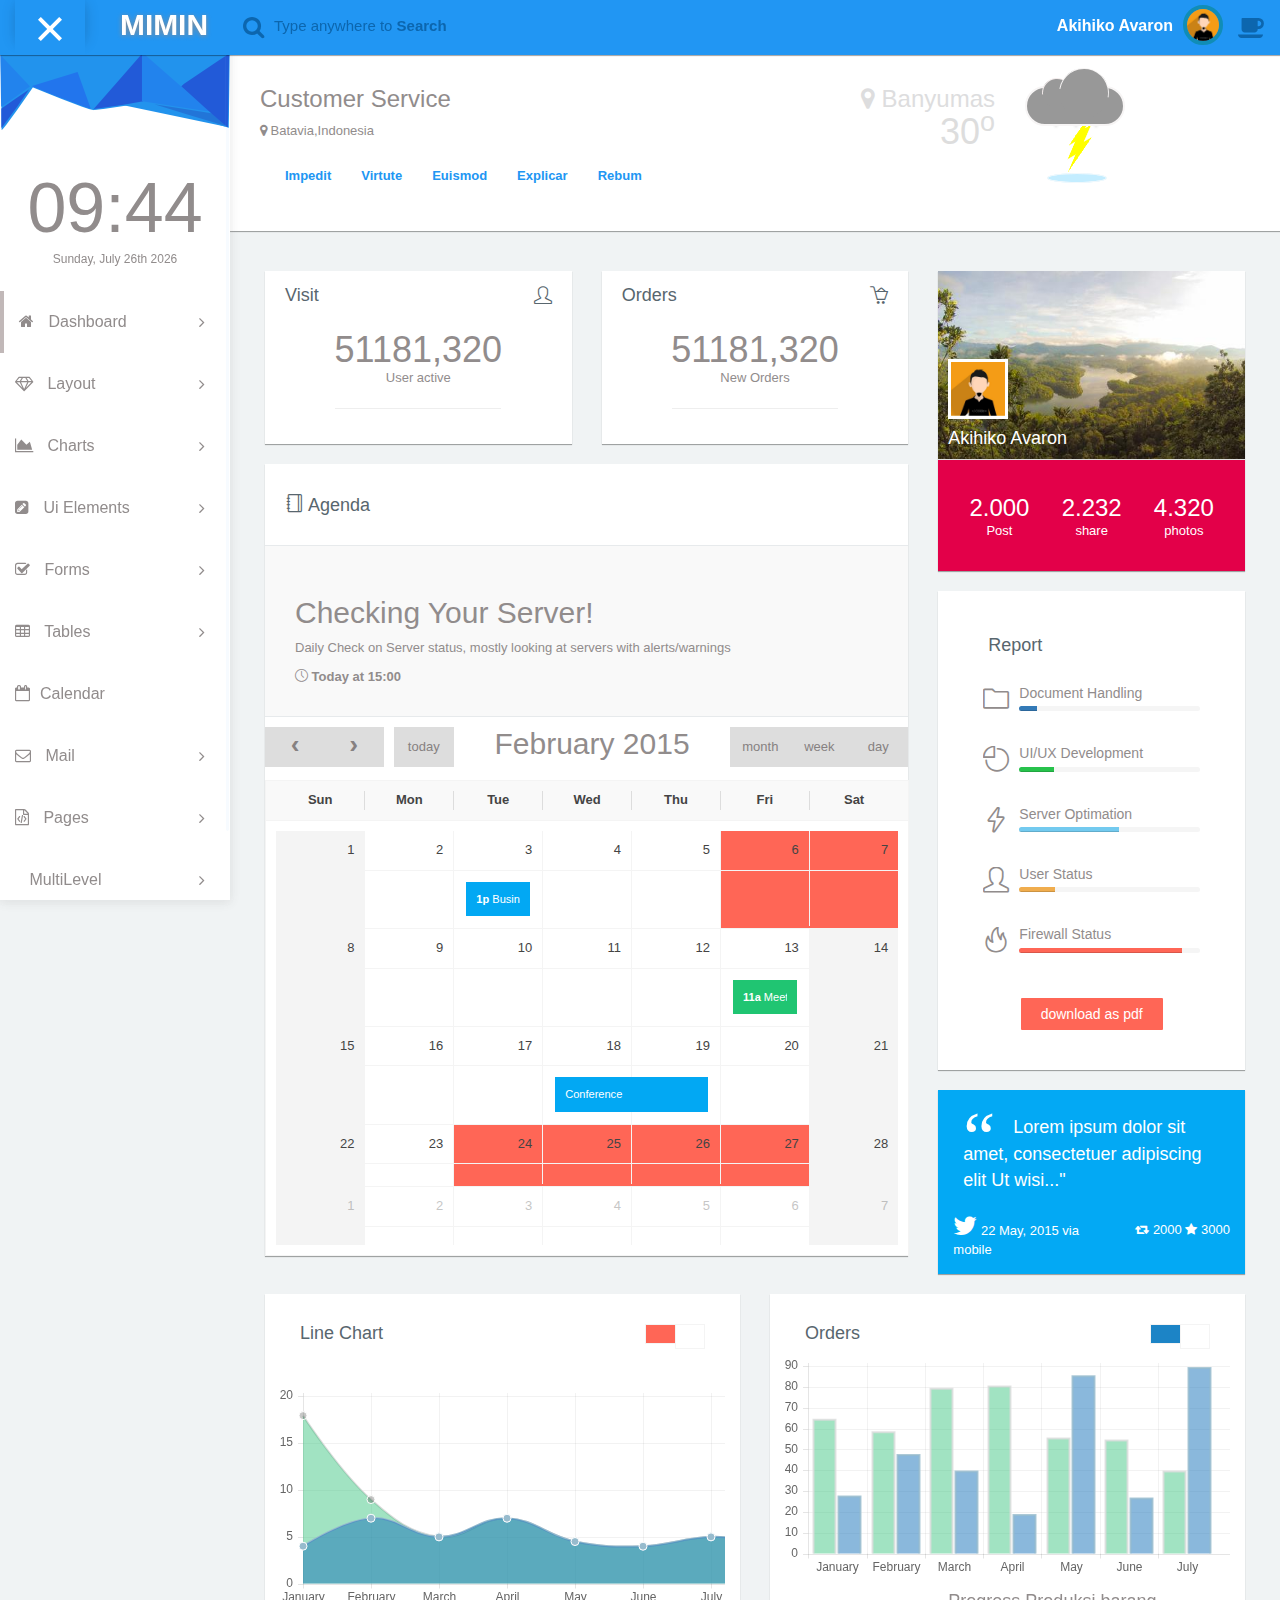
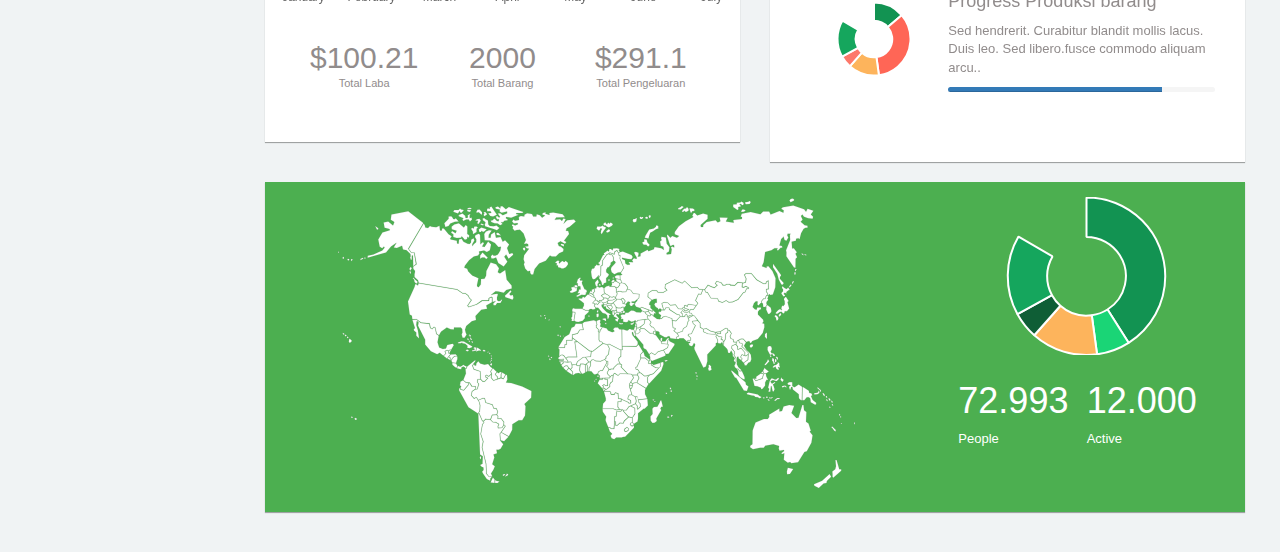
==== commit 85db5727: "----" ====
--- a/index.html
+++ b/index.html
@@ -1,121 +1,1456 @@
 <!DOCTYPE html>
-<html style="font-size: 16px;">
-  <head>
-    <meta name="viewport" content="width=device-width, initial-scale=1.0">
-    <meta charset="utf-8">
-    <meta name="keywords" content="Coming Soon">
-    <meta name="description" content="">
-    <meta name="page_type" content="np-template-header-footer-from-plugin">
-    <title>О нас</title>
-    <link rel="stylesheet" href="nicepage.css" media="screen">
-<link rel="stylesheet" href="О-нас.css" media="screen">
-    <script class="u-script" type="text/javascript" src="jquery.js" defer=""></script>
-    <script class="u-script" type="text/javascript" src="nicepage.js" defer=""></script>
-    <meta name="generator" content="Nicepage 3.12.0, nicepage.com">
-    <link id="u-theme-google-font" rel="stylesheet" href="https://fonts.googleapis.com/css?family=Roboto:100,100i,300,300i,400,400i,500,500i,700,700i,900,900i|Open+Sans:300,300i,400,400i,600,600i,700,700i,800,800i">
-    <link id="u-page-google-font" rel="stylesheet" href="https://fonts.googleapis.com/css?family=Roboto:100,100i,300,300i,400,400i,500,500i,700,700i,900,900i|Alata:400">
-    
-    
-    <script type="application/ld+json">{
-		"@context": "http://schema.org",
-		"@type": "Organization",
-		"name": "",
-		"url": "index.html",
-		"logo": "images/default-logo.png"
-}</script>
-    <meta property="og:title" content="О нас">
-    <meta property="og:type" content="website">
-    <meta name="theme-color" content="#478ac9">
-    <link rel="canonical" href="index.html">
-    <meta property="og:url" content="index.html">
+<html lang="en">
+<head>
+	
+	<meta charset="utf-8">
+	<meta name="description" content="Miminium Admin Template v.1">
+	<meta name="author" content="Isna Nur Azis">
+	<meta name="keyword" content="">
+	<meta name="viewport" content="width=device-width, initial-scale=1">
+    <title>Miminium</title>
+ 
+    <!-- start: Css -->
+    <link rel="stylesheet" type="text/css" href="asset/css/bootstrap.min.css">
+
+      <!-- plugins -->
+      <link rel="stylesheet" type="text/css" href="asset/css/plugins/font-awesome.min.css"/>
+      <link rel="stylesheet" type="text/css" href="asset/css/plugins/simple-line-icons.css"/>
+      <link rel="stylesheet" type="text/css" href="asset/css/plugins/animate.min.css"/>
+      <link rel="stylesheet" type="text/css" href="asset/css/plugins/fullcalendar.min.css"/>
+	<link href="asset/css/style.css" rel="stylesheet">
+	<!-- end: Css -->
+
+	<link rel="shortcut icon" href="asset/img/logomi.png">
+    <!-- HTML5 shim and Respond.js IE8 support of HTML5 elements and media queries -->
+    <!--[if lt IE 9]>
+      <script src="https://oss.maxcdn.com/html5shiv/3.7.2/html5shiv.min.js"></script>
+      <script src="https://oss.maxcdn.com/respond/1.4.2/respond.min.js"></script>
+    <![endif]-->
   </head>
-  <body data-home-page="О-нас.html" data-home-page-title="О нас" class="u-body"><header class="u-clearfix u-header u-header" id="sec-2646"><div class="u-clearfix u-sheet u-valign-middle u-sheet-1">
-        <a href="https://nicepage.com" class="u-image u-logo u-image-1">
-          <img src="images/default-logo.png" class="u-logo-image u-logo-image-1">
-        </a>
-        <nav class="u-menu u-menu-dropdown u-offcanvas u-menu-1">
-          <div class="menu-collapse" style="font-size: 1rem; letter-spacing: 0px;">
-            <a class="u-button-style u-custom-left-right-menu-spacing u-custom-padding-bottom u-custom-top-bottom-menu-spacing u-nav-link u-text-active-palette-1-base u-text-hover-palette-2-base" href="#">
-              <svg><use xmlns:xlink="http://www.w3.org/1999/xlink" xlink:href="#menu-hamburger"></use></svg>
-              <svg version="1.1" xmlns="http://www.w3.org/2000/svg" xmlns:xlink="http://www.w3.org/1999/xlink"><defs><symbol id="menu-hamburger" viewBox="0 0 16 16" style="width: 16px; height: 16px;"><rect y="1" width="16" height="2"></rect><rect y="7" width="16" height="2"></rect><rect y="13" width="16" height="2"></rect>
-</symbol>
-</defs></svg>
-            </a>
-          </div>
-          <div class="u-nav-container">
-            <ul class="u-nav u-unstyled u-nav-1"><li class="u-nav-item"><a class="u-button-style u-nav-link u-text-active-palette-1-base u-text-hover-palette-2-base" href="О-нас.html" style="padding: 10px 20px;">О нас</a>
-</li><li class="u-nav-item"><a class="u-button-style u-nav-link u-text-active-palette-1-base u-text-hover-palette-2-base" href="Контакты.html" style="padding: 10px 20px;">Контакты</a>
-</li></ul>
-          </div>
-          <div class="u-nav-container-collapse">
-            <div class="u-black u-container-style u-inner-container-layout u-opacity u-opacity-95 u-sidenav">
-              <div class="u-sidenav-overflow">
-                <div class="u-menu-close"></div>
-                <ul class="u-align-center u-nav u-popupmenu-items u-unstyled u-nav-2"><li class="u-nav-item"><a class="u-button-style u-nav-link" href="О-нас.html">О нас</a>
-</li><li class="u-nav-item"><a class="u-button-style u-nav-link" href="Контакты.html">Контакты</a>
-</li></ul>
+
+ <body id="mimin" class="dashboard">
+      <!-- start: Header -->
+        <nav class="navbar navbar-default header navbar-fixed-top">
+          <div class="col-md-12 nav-wrapper">
+            <div class="navbar-header" style="width:100%;">
+              <div class="opener-left-menu is-open">
+                <span class="top"></span>
+                <span class="middle"></span>
+                <span class="bottom"></span>
               </div>
+                <a href="index.html" class="navbar-brand"> 
+                 <b>MIMIN</b>
+                </a>
+
+              <ul class="nav navbar-nav search-nav">
+                <li>
+                   <div class="search">
+                    <span class="fa fa-search icon-search" style="font-size:23px;"></span>
+                    <div class="form-group form-animate-text">
+                      <input type="text" class="form-text" required>
+                      <span class="bar"></span>
+                      <label class="label-search">Type anywhere to <b>Search</b> </label>
+                    </div>
+                  </div>
+                </li>
+              </ul>
+
+              <ul class="nav navbar-nav navbar-right user-nav">
+                <li class="user-name"><span>Akihiko Avaron</span></li>
+                  <li class="dropdown avatar-dropdown">
+                   <img src="asset/img/avatar.jpg" class="img-circle avatar" alt="user name" data-toggle="dropdown" aria-haspopup="true" aria-expanded="true"/>
+                   <ul class="dropdown-menu user-dropdown">
+                     <li><a href="#"><span class="fa fa-user"></span> My Profile</a></li>
+                     <li><a href="#"><span class="fa fa-calendar"></span> My Calendar</a></li>
+                     <li role="separator" class="divider"></li>
+                     <li class="more">
+                      <ul>
+                        <li><a href=""><span class="fa fa-cogs"></span></a></li>
+                        <li><a href=""><span class="fa fa-lock"></span></a></li>
+                        <li><a href=""><span class="fa fa-power-off "></span></a></li>
+                      </ul>
+                    </li>
+                  </ul>
+                </li>
+                <li ><a href="#" class="opener-right-menu"><span class="fa fa-coffee"></span></a></li>
+              </ul>
             </div>
-            <div class="u-black u-menu-overlay u-opacity u-opacity-70"></div>
           </div>
         </nav>
-      </div></header>
-    <section class="u-clearfix u-section-1" id="carousel_7353">
-      <div class="u-clearfix u-layout-wrap u-layout-wrap-1">
-        <div class="u-gutter-0 u-layout">
-          <div class="u-layout-row">
-            <div class="u-align-left u-container-style u-layout-cell u-size-18 u-white u-layout-cell-1">
-              <div class="u-container-layout u-valign-middle u-container-layout-1">
-                <div alt="" class="u-image u-image-circle u-image-1" data-image-width="200" data-image-height="200"></div>
-                <p class="u-text u-text-grey-60 u-text-1">Our website is under construction, but we are ready to go! Want to know more about us, tell us about your project or just to say hello? Drop us a line and we will get back as soon as possible.<br>
-                </p>
-                <div class="u-social-icons u-spacing-20 u-social-icons-1">
-                  <a class="u-social-url" target="_blank" href=""><span class="u-icon u-icon-circle u-social-facebook u-social-icon u-text-palette-1-base u-icon-1"><svg class="u-svg-link" preserveAspectRatio="xMidYMin slice" viewBox="0 0 112 112" style=""><use xmlns:xlink="http://www.w3.org/1999/xlink" xlink:href="#svg-238d"></use></svg><svg class="u-svg-content" viewBox="0 0 112 112" x="0px" y="0px" id="svg-238d"><path d="M75.5,28.8H65.4c-1.5,0-4,0.9-4,4.3v9.4h13.9l-1.5,15.8H61.4v45.1H42.8V58.3h-8.8V42.4h8.8V32.2 c0-7.4,3.4-18.8,18.8-18.8h13.8v15.4H75.5z"></path></svg>
-          
-          
-        </span>
+      <!-- end: Header -->
+
+      <div class="container-fluid mimin-wrapper">
+  
+          <!-- start:Left Menu -->
+            <div id="left-menu">
+              <div class="sub-left-menu scroll">
+                <ul class="nav nav-list">
+                    <li><div class="left-bg"></div></li>
+                    <li class="time">
+                      <h1 class="animated fadeInLeft">21:00</h1>
+                      <p class="animated fadeInRight">Sat,October 1st 2029</p>
+                    </li>
+                    <li class="active ripple">
+                      <a class="tree-toggle nav-header"><span class="fa-home fa"></span> Dashboard 
+                        <span class="fa-angle-right fa right-arrow text-right"></span>
+                      </a>
+                      <ul class="nav nav-list tree">
+                          <li><a href="dashboard-v1.html">Dashboard v.1</a></li>
+                          <li><a href="dashboard-v2.html">Dashboard v.2</a></li>
+                      </ul>
+                    </li>
+                    <li class="ripple">
+                      <a class="tree-toggle nav-header">
+                        <span class="fa-diamond fa"></span> Layout
+                        <span class="fa-angle-right fa right-arrow text-right"></span>
+                      </a>
+                      <ul class="nav nav-list tree">
+                        <li><a href="topnav.html">Top Navigation</a></li>
+                        <li><a href="boxed.html">Boxed</a></li>
+                      </ul>
+                    </li>
+                    <li class="ripple">
+                      <a class="tree-toggle nav-header">
+                        <span class="fa-area-chart fa"></span> Charts
+                        <span class="fa-angle-right fa right-arrow text-right"></span>
+                      </a>
+                      <ul class="nav nav-list tree">
+                        <li><a href="chartjs.html">ChartJs</a></li>
+                        <li><a href="morris.html">Morris</a></li>
+                        <li><a href="flot.html">Flot</a></li>
+                        <li><a href="sparkline.html">SparkLine</a></li>
+                      </ul>
+                    </li>
+                    <li class="ripple"><a class="tree-toggle nav-header">
+                    <span class="fa fa-pencil-square"></span> Ui Elements  <span class="fa-angle-right fa right-arrow text-right"></span> </a>
+                      <ul class="nav nav-list tree">
+                        <li><a href="color.html">Color</a></li>
+                        <li><a href="weather.html">Weather</a></li>
+                        <li><a href="typography.html">Typography</a></li>
+                        <li><a href="icons.html">Icons</a></li>
+                        <li><a href="buttons.html">Buttons</a></li>
+                        <li><a href="media.html">Media</a></li>
+                        <li><a href="panels.html">Panels & Tabs</a></li>
+                        <li><a href="notifications.html">Notifications & Tooltip</a></li>
+                        <li><a href="badges.html">Badges & Label</a></li>
+                        <li><a href="progress.html">Progress</a></li>
+                        <li><a href="sliders.html">Sliders</a></li>
+                        <li><a href="timeline.html">Timeline</a></li>
+                        <li><a href="modal.html">Modals</a></li>
+                      </ul>
+                    </li>
+                    <li class="ripple"><a class="tree-toggle nav-header"><span class="fa fa-check-square-o"></span> Forms  <span class="fa-angle-right fa right-arrow text-right"></span> </a>
+                      <ul class="nav nav-list tree">
+                        <li><a href="formelement.html">Form Element</a></li>
+                        <li><a href="#">Wizard</a></li>
+                        <li><a href="#">File Upload</a></li>
+                        <li><a href="#">Text Editor</a></li>
+                      </ul>
+                    </li>
+                    <li class="ripple"><a class="tree-toggle nav-header"><span class="fa fa-table"></span> Tables  <span class="fa-angle-right fa right-arrow text-right"></span> </a>
+                      <ul class="nav nav-list tree">
+                        <li><a href="datatables.html">Data Tables</a></li>
+                        <li><a href="handsontable.html">handsontable</a></li>
+                        <li><a href="tablestatic.html">Static</a></li>
+                      </ul>
+                    </li>
+                    <li class="ripple"><a href="calendar.html"><span class="fa fa-calendar-o"></span>Calendar</a></li>
+                    <li class="ripple"><a class="tree-toggle nav-header"><span class="fa fa-envelope-o"></span> Mail <span class="fa-angle-right fa right-arrow text-right"></span> </a>
+                      <ul class="nav nav-list tree">
+                        <li><a href="mail-box.html">Inbox</a></li>
+                        <li><a href="compose-mail.html">Compose Mail</a></li>
+                        <li><a href="view-mail.html">View Mail</a></li>
+                      </ul>
+                    </li>
+                    <li class="ripple"><a class="tree-toggle nav-header"><span class="fa fa-file-code-o"></span> Pages  <span class="fa-angle-right fa right-arrow text-right"></span> </a>
+                      <ul class="nav nav-list tree">
+                        <li><a href="forgotpass.html">Forgot Password</a></li>
+                        <li><a href="login.html">SignIn</a></li>
+                        <li><a href="reg.html">SignUp</a></li>
+                        <li><a href="article-v1.html">Article v1</a></li>
+                        <li><a href="search-v1.html">Search Result v1</a></li>
+                        <li><a href="productgrid.html">Product Grid</a></li>
+                        <li><a href="profile-v1.html">Profile v1</a></li>
+                        <li><a href="invoice-v1.html">Invoice v1</a></li>
+                      </ul>
+                    </li>
+                    <li class="ripple"><a class="tree-toggle nav-header"><span class="fa "></span> MultiLevel  <span class="fa-angle-right fa right-arrow text-right"></span> </a>
+                      <ul class="nav nav-list tree">
+                        <li><a href="view-mail.html">Level 1</a></li>
+                        <li><a href="view-mail.html">Level 1</a></li>
+                        <li class="ripple">
+                          <a class="sub-tree-toggle nav-header">
+                            <span class="fa fa-envelope-o"></span> Level 1
+                            <span class="fa-angle-right fa right-arrow text-right"></span>
+                          </a>
+                          <ul class="nav nav-list sub-tree">
+                            <li><a href="mail-box.html">Level 2</a></li>
+                            <li><a href="compose-mail.html">Level 2</a></li>
+                            <li><a href="view-mail.html">Level 2</a></li>
+                          </ul>
+                        </li>
+                      </ul>
+                    </li>
+                    <li><a href="credits.html">Credits</a></li>
+                  </ul>
+                </div>
+            </div>
+          <!-- end: Left Menu -->
+
+  		
+          <!-- start: content -->
+            <div id="content">
+                <div class="panel">
+                  <div class="panel-body">
+                      <div class="col-md-6 col-sm-12">
+                        <h3 class="animated fadeInLeft">Customer Service</h3>
+                        <p class="animated fadeInDown"><span class="fa  fa-map-marker"></span> Batavia,Indonesia</p>
+
+                        <ul class="nav navbar-nav">
+                            <li><a href="" >Impedit</a></li>
+                            <li><a href="" class="active">Virtute</a></li>
+                            <li><a href="">Euismod</a></li>
+                            <li><a href="">Explicar</a></li>
+                            <li><a href="">Rebum</a></li>
+                        </ul>
+                    </div>
+                    <div class="col-md-6 col-sm-12">
+                        <div class="col-md-6 col-sm-6 text-right" style="padding-left:10px;">
+                          <h3 style="color:#DDDDDE;"><span class="fa  fa-map-marker"></span> Banyumas</h3>
+                          <h1 style="margin-top: -10px;color: #ddd;">30<sup>o</sup></h1>
+                        </div>
+                        <div class="col-md-6 col-sm-6">
+                           <div class="wheather">
+                            <div class="stormy rainy animated pulse infinite">
+                              <div class="shadow">
+                                
+                              </div>
+                            </div>
+                            <div class="sub-wheather">
+                              <div class="thunder">
+                                
+                              </div>
+                              <div class="rain">
+                                  <div class="droplet droplet1"></div>
+                                  <div class="droplet droplet2"></div>
+                                  <div class="droplet droplet3"></div>
+                                  <div class="droplet droplet4"></div>
+                                  <div class="droplet droplet5"></div>
+                                  <div class="droplet droplet6"></div>
+                                </div>
+                            </div>
+                          </div>
+                        </div>                   
+                    </div>
+                  </div>                    
+                </div>
+
+                <div class="col-md-12" style="padding:20px;">
+                    <div class="col-md-12 padding-0">
+                        <div class="col-md-8 padding-0">
+                            <div class="col-md-12 padding-0">
+                                <div class="col-md-6">
+                                    <div class="panel box-v1">
+                                      <div class="panel-heading bg-white border-none">
+                                        <div class="col-md-6 col-sm-6 col-xs-6 text-left padding-0">
+                                          <h4 class="text-left">Visit</h4>
+                                        </div>
+                                        <div class="col-md-6 col-sm-6 col-xs-6 text-right">
+                                           <h4>
+                                           <span class="icon-user icons icon text-right"></span>
+                                           </h4>
+                                        </div>
+                                      </div>
+                                      <div class="panel-body text-center">
+                                        <h1>51181,320</h1>
+                                        <p>User active</p>
+                                        <hr/>
+                                      </div>
+                                    </div>
+                                </div>
+                                <div class="col-md-6">
+                                    <div class="panel box-v1">
+                                      <div class="panel-heading bg-white border-none">
+                                        <div class="col-md-6 col-sm-6 col-xs-6 text-left padding-0">
+                                          <h4 class="text-left">Orders</h4>
+                                        </div>
+                                        <div class="col-md-6 col-sm-6 col-xs-6 text-right">
+                                           <h4>
+                                           <span class="icon-basket-loaded icons icon text-right"></span>
+                                           </h4>
+                                        </div>
+                                      </div>
+                                      <div class="panel-body text-center">
+                                        <h1>51181,320</h1>
+                                        <p>New Orders</p>
+                                        <hr/>
+                                      </div>
+                                    </div>
+                                </div>
+                            </div>
+                            <div class="col-md-12">
+                                <div class="panel box-v4">
+                                    <div class="panel-heading bg-white border-none">
+                                      <h4><span class="icon-notebook icons"></span> Agenda</h4>
+                                    </div>
+                                    <div class="panel-body padding-0">
+                                        <div class="col-md-12 col-xs-12 col-md-12 padding-0 box-v4-alert">
+                                            <h2>Checking Your Server!</h2>
+                                            <p>Daily Check on Server status, mostly looking at servers with alerts/warnings</p>
+                                            <b><span class="icon-clock icons"></span> Today at 15:00</b>
+                                        </div>
+                                        <div class="calendar">
+                                          
+                                        </div>
+                                    </div>
+                                </div> 
+                            </div>
+                        </div>
+                        <div class="col-md-4">
+                            <div class="col-md-12 padding-0">
+                              <div class="panel box-v2">
+                                  <div class="panel-heading padding-0">
+                                    <img src="asset/img/bg2.jpg" class="box-v2-cover img-responsive"/>
+                                    <div class="box-v2-detail">
+                                      <img src="asset/img/avatar.jpg" class="img-responsive"/>
+                                      <h4>Akihiko Avaron</h4>
+                                    </div>
+                                  </div>
+                                  <div class="panel-body">
+                                    <div class="col-md-12 padding-0 text-center">
+                                      <div class="col-md-4 col-sm-4 col-xs-6 padding-0">
+                                          <h3>2.000</h3>
+                                          <p>Post</p>
+                                      </div>
+                                      <div class="col-md-4 col-sm-4 col-xs-6 padding-0">
+                                          <h3>2.232</h3>
+                                          <p>share</p>
+                                      </div>
+                                      <div class="col-md-4 col-sm-4 col-xs-12 padding-0">
+                                          <h3>4.320</h3>
+                                          <p>photos</p>
+                                      </div>
+                                    </div>
+                                  </div>
+                              </div>
+                            </div>
+
+                            <div class="col-md-12 padding-0">
+                              <div class="panel box-v3">
+                                <div class="panel-heading bg-white border-none">
+                                  <h4>Report</h4>
+                                </div>
+                                <div class="panel-body">
+                                    
+                                  <div class="media">
+                                    <div class="media-left">
+                                        <span class="icon-folder icons" style="font-size:2em;"></span>
+                                    </div>
+                                    <div class="media-body">
+                                      <h5 class="media-heading">Document Handling</h5>
+                                        <div class="progress progress-mini">
+                                          <div class="progress-bar" role="progressbar" aria-valuenow="10" aria-valuemin="0" aria-valuemax="100" style="width: 10%;">
+                                            <span class="sr-only">60% Complete</span>
+                                          </div>
+                                        </div>
+                                    </div>
+                                  </div>
+
+                                  <div class="media">
+                                    <div class="media-left">
+                                        <span class="icon-pie-chart icons" style="font-size:2em;"></span>
+                                    </div>
+                                    <div class="media-body">
+                                      <h5 class="media-heading">UI/UX Development</h5>
+                                        <div class="progress progress-mini">
+                                          <div class="progress-bar progress-bar-success" role="progressbar" aria-valuenow="19" aria-valuemin="0" aria-valuemax="100" style="width: 19%;">
+                                            <span class="sr-only">60% Complete</span>
+                                          </div>
+                                        </div>
+                                    </div>
+                                  </div>
+
+                                  <div class="media">
+                                    <div class="media-left">
+                                        <span class="icon-energy icons" style="font-size:2em;"></span>
+                                    </div>
+                                    <div class="media-body">
+                                      <h5 class="media-heading">Server Optimation</h5>
+                                        <div class="progress progress-mini">
+                                          <div class="progress-bar progress-bar-info" role="progressbar" aria-valuenow="55" aria-valuemin="0" aria-valuemax="100" style="width: 55%;">
+                                            <span class="sr-only">60% Complete</span>
+                                          </div>
+                                        </div>
+                                    </div>
+                                  </div>
+
+                                  <div class="media">
+                                    <div class="media-left">
+                                        <span class="icon-user icons" style="font-size:2em;"></span>
+                                    </div>
+                                    <div class="media-body">
+                                      <h5 class="media-heading">User Status</h5>
+                                        <div class="progress progress-mini">
+                                          <div class="progress-bar progress-bar-warning" role="progressbar" aria-valuenow="20" aria-valuemin="0" aria-valuemax="100" style="width:20%;">
+                                            <span class="sr-only">60% Complete</span>
+                                          </div>
+                                        </div>
+                                    </div>
+                                  </div>
+
+                                   <div class="media">
+                                    <div class="media-left">
+                                        <span class="icon-fire icons" style="font-size:2em;"></span>
+                                    </div>
+                                    <div class="media-body">
+                                      <h5 class="media-heading">Firewall Status</h5>
+                                        <div class="progress progress-mini">
+                                          <div class="progress-bar progress-bar-danger" role="progressbar" aria-valuenow="90" aria-valuemin="0" aria-valuemax="100" style="width: 90%;">
+                                            <span class="sr-only">60% Complete</span>
+                                          </div>
+                                        </div>
+                                    </div>
+                                  </div>
+                                </div>
+                                <div class="panel-footer bg-white border-none">
+                                    <center>
+                                      <input type="button" value="download as pdf" class="btn btn-danger box-shadow-none"/>
+                                    </center>
+                                </div>
+                              </div>
+                            </div>
+
+                            <div class="col-md-12 padding-0">
+                              <div class="panel bg-light-blue">
+                                <div class="panel-body text-white">
+                                   <p class="animated fadeInUp quote">Lorem ipsum dolor sit amet, consectetuer adipiscing elit Ut wisi..."</p>
+                                    <div class="col-md-12 padding-0">
+                                      <div class="text-left col-md-7 col-xs-12 col-sm-7 padding-0">
+                                        <span class="fa fa-twitter fa-2x"></span>
+                                        <span>22 May, 2015 via mobile</span>
+                                      </div>
+                                      <div style="padding-top:8px;" class="text-right col-md-5 col-xs-12 col-sm-5 padding-0">
+                                        <span class="fa fa-retweet"></span> 2000
+                                        <span class="fa fa-star"></span> 3000
+                                      </div>
+                                    </div>
+                                </div>
+                              </div>
+                            </div>
+                        </div>
+                    </div>
+
+                  <div class="col-md-12 card-wrap padding-0">
+                    <div class="col-md-6">
+                        <div class="panel">
+                          <div class="panel-heading bg-white border-none" style="padding:20px;">
+                            <div class="col-md-6 col-sm-6 col-sm-12 text-left">
+                              <h4>Line Chart</h4>
+                            </div>
+                            <div class="col-md-6 col-sm-6 col-sm-12">
+                                <div class="mini-onoffswitch pull-right onoffswitch-danger" style="margin-top:10px;">
+                                  <input type="checkbox" name="onoffswitch2" class="onoffswitch-checkbox" id="myonoffswitch1" checked>
+                                  <label class="onoffswitch-label" for="myonoffswitch1"></label>
+                                </div>
+                            </div>
+                          </div>
+                          <div class="panel-body" style="padding-bottom:50px;">
+                              <div id="canvas-holder1">
+                                    <canvas class="line-chart" style="margin-top:30px;height:200px;"></canvas>
+                              </div>
+                              <div class="col-md-12" style="padding-top:20px;">
+                                  <div class="col-md-4 col-sm-4 col-xs-6 text-center">
+                                      <h2 style="line-height:.4;">$100.21</h2>
+                                      <small>Total Laba</small>
+                                  </div>
+                                  <div class="col-md-4 col-sm-4 col-xs-6 text-center">
+                                      <h2 style="line-height:.4;">2000</h2>
+                                      <small>Total Barang</small>
+                                  </div>
+                                  <div class="col-md-4 col-sm-4 col-xs-12 text-center">
+                                      <h2 style="line-height:.4;">$291.1</h2>
+                                      <small>Total Pengeluaran</small>
+                                  </div>
+                              </div>
+                          </div>
+                        </div>
+                    </div>
+
+                    <div class="col-md-6">
+                        <div class="panel">
+                          <div class="panel-heading bg-white border-none" style="padding:20px;">
+                            <div class="col-md-6 col-sm-6 col-sm-12 text-left">
+                              <h4>Orders</h4>
+                            </div>
+                            <div class="col-md-6 col-sm-6 col-sm-12">
+                                <div class="mini-onoffswitch pull-right onoffswitch-primary" style="margin-top:10px;">
+                                  <input type="checkbox" name="onoffswitch3" class="onoffswitch-checkbox" id="myonoffswitch3" checked>
+                                  <label class="onoffswitch-label" for="myonoffswitch3"></label>
+                                </div>
+                            </div>
+                          </div>
+                          <div class="panel-body" style="padding-bottom:50px;">
+                              <div id="canvas-holder1">
+                                <canvas class="bar-chart"></canvas>
+                              </div>
+                              <div class="col-md-12 padding-0" >
+                                <div class="col-md-4 col-sm-4 hidden-xs" style="padding-top:20px;">
+                                  <canvas class="doughnut-chart2"></canvas>
+                                </div>
+                                <div class="col-md-8 col-sm-8 col-xs-12">
+                                    <h4>Progress Produksi barang</h4>
+                                    <p>Sed hendrerit. Curabitur blandit mollis lacus. Duis leo. Sed libero.fusce commodo aliquam arcu..</p>
+                                    <div class="progress progress-mini">
+                                      <div class="progress-bar" role="progressbar" aria-valuenow="80" aria-valuemin="0" aria-valuemax="100" style="width: 80%;">
+                                        <span class="sr-only">60% Complete</span>
+                                      </div>
+                                    </div>
+                                </div>
+                              </div>
+                          </div>
+                        </div>
+                    </div>
+                    </div>
+                    <div class="col-md-12">
+                        <div class="panel bg-green text-white">
+                            <div class="panel-body">
+                              <div class="col-md-8 col-sm-8 col-xs-12">
+                                <div class="maps" style="height:300px;">
+                                </div>
+                              </div>
+                              <div class="col-md-4 col-sm-4 col-xs-12">
+                                  <canvas class="doughnut-chart hidden-xs"></canvas>
+                                  <div class="col-md-12">
+                                    <div class="col-md-6 col-sm-12 col-xs-12">
+                                      <h1>72.993</h1>
+                                      <p>People</p>
+                                    </div>
+                                    <div class="col-md-6 col-sm-12 col-xs-12">
+                                       <h1>12.000</h1>
+                                       <p>Active</p>
+                                    </div>
+                                  </div>
+                              </div>
+                            </div>
+                        </div>
+                    </div>
+                </div>
+      		  </div>
+          <!-- end: content -->
+
+    
+          <!-- start: right menu -->
+            <div id="right-menu">
+              <ul class="nav nav-tabs">
+                <li class="active">
+                 <a data-toggle="tab" href="#right-menu-user">
+                  <span class="fa fa-comment-o fa-2x"></span>
+                 </a>
+                </li>
+                <li>
+                 <a data-toggle="tab" href="#right-menu-notif">
+                  <span class="fa fa-bell-o fa-2x"></span>
+                 </a>
+                </li>
+                <li>
+                  <a data-toggle="tab" href="#right-menu-config">
+                   <span class="fa fa-cog fa-2x"></span>
                   </a>
-                  <a class="u-social-url" target="_blank" href=""><span class="u-icon u-icon-circle u-social-icon u-social-twitter u-text-palette-1-base u-icon-2"><svg class="u-svg-link" preserveAspectRatio="xMidYMin slice" viewBox="0 0 112 112" style=""><use xmlns:xlink="http://www.w3.org/1999/xlink" xlink:href="#svg-397d"></use></svg><svg class="u-svg-content" viewBox="0 0 112 112" x="0px" y="0px" id="svg-397d"><path d="M92.2,38.2c0,0.8,0,1.6,0,2.3c0,24.3-18.6,52.4-52.6,52.4c-10.6,0.1-20.2-2.9-28.5-8.2 c1.4,0.2,2.9,0.2,4.4,0.2c8.7,0,16.7-2.9,23-7.9c-8.1-0.2-14.9-5.5-17.3-12.8c1.1,0.2,2.4,0.2,3.4,0.2c1.6,0,3.3-0.2,4.8-0.7 c-8.4-1.6-14.9-9.2-14.9-18c0-0.2,0-0.2,0-0.2c2.5,1.4,5.4,2.2,8.4,2.3c-5-3.3-8.3-8.9-8.3-15.4c0-3.4,1-6.5,2.5-9.2 c9.1,11.1,22.7,18.5,38,19.2c-0.2-1.4-0.4-2.8-0.4-4.3c0.1-10,8.3-18.2,18.5-18.2c5.4,0,10.1,2.2,13.5,5.7c4.3-0.8,8.1-2.3,11.7-4.5 c-1.4,4.3-4.3,7.9-8.1,10.1c3.7-0.4,7.3-1.4,10.6-2.9C98.9,32.3,95.7,35.5,92.2,38.2z"></path></svg>
-          
-          
-        </span>
-                  </a>
-                  <a class="u-social-url" target="_blank" href=""><span class="u-icon u-icon-circle u-social-icon u-social-instagram u-text-palette-1-base u-icon-3"><svg class="u-svg-link" preserveAspectRatio="xMidYMin slice" viewBox="0 0 112 112" style=""><use xmlns:xlink="http://www.w3.org/1999/xlink" xlink:href="#svg-22b3"></use></svg><svg class="u-svg-content" viewBox="0 0 112 112" x="0px" y="0px" id="svg-22b3"><path d="M55.9,32.9c-12.8,0-23.2,10.4-23.2,23.2s10.4,23.2,23.2,23.2s23.2-10.4,23.2-23.2S68.7,32.9,55.9,32.9z M55.9,69.4c-7.4,0-13.3-6-13.3-13.3c-0.1-7.4,6-13.3,13.3-13.3s13.3,6,13.3,13.3C69.3,63.5,63.3,69.4,55.9,69.4z"></path><path d="M79.7,26.8c-3,0-5.4,2.5-5.4,5.4s2.5,5.4,5.4,5.4c3,0,5.4-2.5,5.4-5.4S82.7,26.8,79.7,26.8z"></path><path d="M78.2,11H33.5C21,11,10.8,21.3,10.8,33.7v44.7c0,12.6,10.2,22.8,22.7,22.8h44.7c12.6,0,22.7-10.2,22.7-22.7 V33.7C100.8,21.1,90.6,11,78.2,11z M91,78.4c0,7.1-5.8,12.8-12.8,12.8H33.5c-7.1,0-12.8-5.8-12.8-12.8V33.7 c0-7.1,5.8-12.8,12.8-12.8h44.7c7.1,0,12.8,5.8,12.8,12.8V78.4z"></path></svg>
-          
-          
-        </span>
-                  </a>
+                 </li>
+              </ul>
+
+              <div class="tab-content">
+                <div id="right-menu-user" class="tab-pane fade in active">
+                  <div class="search col-md-12">
+                    <input type="text" placeholder="search.."/>
+                  </div>
+                  <div class="user col-md-12">
+                   <ul class="nav nav-list">
+                    <li class="online">
+                      <img src="asset/img/avatar.jpg" alt="user name">
+                      <div class="name">
+                        <h5><b>Bill Gates</b></h5>
+                        <p>Hi there.?</p>
+                      </div>
+                      <div class="gadget">
+                        <span class="fa  fa-mobile-phone fa-2x"></span> 
+                      </div>
+                      <div class="dot"></div>
+                    </li>
+                    <li class="away">
+                      <img src="asset/img/avatar.jpg" alt="user name">
+                      <div class="name">
+                        <h5><b>Bill Gates</b></h5>
+                        <p>Hi there.?</p>
+                      </div>
+                      <div class="gadget">
+                        <span class="fa  fa-desktop"></span> 
+                      </div>
+                      <div class="dot"></div>
+                    </li>
+                    <li class="offline">
+                      <img src="asset/img/avatar.jpg" alt="user name">
+                      <div class="name">
+                        <h5><b>Bill Gates</b></h5>
+                        <p>Hi there.?</p>
+                      </div>
+                      <div class="dot"></div>
+                    </li>
+                    <li class="offline">
+                      <img src="asset/img/avatar.jpg" alt="user name">
+                      <div class="name">
+                        <h5><b>Bill Gates</b></h5>
+                        <p>Hi there.?</p>
+                      </div>
+                      <div class="dot"></div>
+                    </li>
+                    <li class="online">
+                      <img src="asset/img/avatar.jpg" alt="user name">
+                      <div class="name">
+                        <h5><b>Bill Gates</b></h5>
+                        <p>Hi there.?</p>
+                      </div>
+                      <div class="gadget">
+                        <span class="fa  fa-mobile-phone fa-2x"></span> 
+                      </div>
+                      <div class="dot"></div>
+                    </li>
+                    <li class="offline">
+                      <img src="asset/img/avatar.jpg" alt="user name">
+                      <div class="name">
+                        <h5><b>Bill Gates</b></h5>
+                        <p>Hi there.?</p>
+                      </div>
+                      <div class="dot"></div>
+                    </li>
+                    <li class="online">
+                      <img src="asset/img/avatar.jpg" alt="user name">
+                      <div class="name">
+                        <h5><b>Bill Gates</b></h5>
+                        <p>Hi there.?</p>
+                      </div>
+                      <div class="gadget">
+                        <span class="fa  fa-mobile-phone fa-2x"></span> 
+                      </div>
+                      <div class="dot"></div>
+                    </li>
+                    <li class="offline">
+                      <img src="asset/img/avatar.jpg" alt="user name">
+                      <div class="name">
+                        <h5><b>Bill Gates</b></h5>
+                        <p>Hi there.?</p>
+                      </div>
+                      <div class="dot"></div>
+                    </li>
+                    <li class="offline">
+                      <img src="asset/img/avatar.jpg" alt="user name">
+                      <div class="name">
+                        <h5><b>Bill Gates</b></h5>
+                        <p>Hi there.?</p>
+                      </div>
+                      <div class="dot"></div>
+                    </li>
+                    <li class="online">
+                      <img src="asset/img/avatar.jpg" alt="user name">
+                      <div class="name">
+                        <h5><b>Bill Gates</b></h5>
+                        <p>Hi there.?</p>
+                      </div>
+                      <div class="gadget">
+                        <span class="fa  fa-mobile-phone fa-2x"></span> 
+                      </div>
+                      <div class="dot"></div>
+                    </li>
+                    <li class="online">
+                      <img src="asset/img/avatar.jpg" alt="user name">
+                      <div class="name">
+                        <h5><b>Bill Gates</b></h5>
+                        <p>Hi there.?</p>
+                      </div>
+                      <div class="gadget">
+                        <span class="fa  fa-mobile-phone fa-2x"></span> 
+                      </div>
+                      <div class="dot"></div>
+                    </li>
+
+                  </ul>
+                </div>
+                <!-- Chatbox -->
+                <div class="col-md-12 chatbox">
+                  <div class="col-md-12">
+                    <a href="#" class="close-chat">X</a><h4>Akihiko Avaron</h4>
+                  </div>
+                  <div class="chat-area">
+                    <div class="chat-area-content">
+                      <div class="msg_container_base">
+                        <div class="row msg_container send">
+                          <div class="col-md-9 col-xs-9 bubble">
+                            <div class="messages msg_sent">
+                              <p>that mongodb thing looks good, huh?
+                                tiny master db, and huge document store</p>
+                                <time datetime="2009-11-13T20:00">Timothy • 51 min</time>
+                              </div>
+                            </div>
+                            <div class="col-md-3 col-xs-3 avatar">
+                              <img src="asset/img/avatar.jpg" class=" img-responsive " alt="user name">
+                            </div>
+                          </div>
+
+                          <div class="row msg_container receive">
+                            <div class="col-md-3 col-xs-3 avatar">
+                              <img src="asset/img/avatar.jpg" class=" img-responsive " alt="user name">
+                            </div>
+                            <div class="col-md-9 col-xs-9 bubble">
+                              <div class="messages msg_receive">
+                                <p>that mongodb thing looks good, huh?
+                                  tiny master db, and huge document store</p>
+                                  <time datetime="2009-11-13T20:00">Timothy • 51 min</time>
+                                </div>
+                              </div>
+                            </div>
+
+                            <div class="row msg_container send">
+                              <div class="col-md-9 col-xs-9 bubble">
+                                <div class="messages msg_sent">
+                                  <p>that mongodb thing looks good, huh?
+                                    tiny master db, and huge document store</p>
+                                    <time datetime="2009-11-13T20:00">Timothy • 51 min</time>
+                                  </div>
+                                </div>
+                                <div class="col-md-3 col-xs-3 avatar">
+                                  <img src="asset/img/avatar.jpg" class=" img-responsive " alt="user name">
+                                </div>
+                              </div>
+
+                              <div class="row msg_container receive">
+                                <div class="col-md-3 col-xs-3 avatar">
+                                  <img src="asset/img/avatar.jpg" class=" img-responsive " alt="user name">
+                                </div>
+                                <div class="col-md-9 col-xs-9 bubble">
+                                  <div class="messages msg_receive">
+                                    <p>that mongodb thing looks good, huh?
+                                      tiny master db, and huge document store</p>
+                                      <time datetime="2009-11-13T20:00">Timothy • 51 min</time>
+                                    </div>
+                                  </div>
+                                </div>
+
+                                <div class="row msg_container send">
+                                  <div class="col-md-9 col-xs-9 bubble">
+                                    <div class="messages msg_sent">
+                                      <p>that mongodb thing looks good, huh?
+                                        tiny master db, and huge document store</p>
+                                        <time datetime="2009-11-13T20:00">Timothy • 51 min</time>
+                                      </div>
+                                    </div>
+                                    <div class="col-md-3 col-xs-3 avatar">
+                                      <img src="asset/img/avatar.jpg" class=" img-responsive " alt="user name">
+                                    </div>
+                                  </div>
+
+                                  <div class="row msg_container receive">
+                                    <div class="col-md-3 col-xs-3 avatar">
+                                      <img src="asset/img/avatar.jpg" class=" img-responsive " alt="user name">
+                                    </div>
+                                    <div class="col-md-9 col-xs-9 bubble">
+                                      <div class="messages msg_receive">
+                                        <p>that mongodb thing looks good, huh?
+                                          tiny master db, and huge document store</p>
+                                          <time datetime="2009-11-13T20:00">Timothy • 51 min</time>
+                                        </div>
+                                      </div>
+                                    </div>
+                                  </div>
+                                </div>
+                              </div>
+                              <div class="chat-input">
+                                <textarea placeholder="type your message here.."></textarea>
+                              </div>
+                              <div class="user-list">
+                                <ul>
+                                  <li class="online">
+                                    <a href=""  data-toggle="tooltip" data-placement="left" title="Akihiko avaron">
+                                      <div class="user-avatar"><img src="asset/img/avatar.jpg" alt="user name"></div>
+                                      <div class="dot"></div>
+                                    </a>
+                                  </li>
+                                  <li class="offline">
+                                    <a href="" data-toggle="tooltip" data-placement="left" title="Akihiko avaron">
+                                      <img src="asset/img/avatar.jpg" alt="user name">
+                                      <div class="dot"></div>
+                                    </a>
+                                  </li>
+                                  <li class="away">
+                                    <a href="" data-toggle="tooltip" data-placement="left" title="Akihiko avaron">
+                                      <img src="asset/img/avatar.jpg" alt="user name">
+                                      <div class="dot"></div>
+                                    </a>
+                                  </li>
+                                  <li class="online">
+                                    <a href="" data-toggle="tooltip" data-placement="left" title="Akihiko avaron">
+                                      <img src="asset/img/avatar.jpg" alt="user name">
+                                      <div class="dot"></div>
+                                    </a>
+                                  </li>
+                                  <li class="offline">
+                                    <a href="" data-toggle="tooltip" data-placement="left" title="Akihiko avaron">
+                                      <img src="asset/img/avatar.jpg" alt="user name">
+                                      <div class="dot"></div>
+                                    </a>
+                                  </li>
+                                  <li class="away">
+                                    <a href="" data-toggle="tooltip" data-placement="left" title="Akihiko avaron">
+                                      <img src="asset/img/avatar.jpg" alt="user name">
+                                      <div class="dot"></div>
+                                    </a>
+                                  </li>
+                                  <li class="offline">
+                                    <a href="" data-toggle="tooltip" data-placement="left" title="Akihiko avaron">
+                                      <img src="asset/img/avatar.jpg" alt="user name">
+                                      <div class="dot"></div>
+                                    </a>
+                                  </li>
+                                  <li class="offline">
+                                    <a href="" data-toggle="tooltip" data-placement="left" title="Akihiko avaron">
+                                      <img src="asset/img/avatar.jpg" alt="user name">
+                                      <div class="dot"></div>
+                                    </a>
+                                  </li>
+                                  <li class="away">
+                                    <a href="" data-toggle="tooltip" data-placement="left" title="Akihiko avaron">
+                                      <img src="asset/img/avatar.jpg" alt="user name">
+                                      <div class="dot"></div>
+                                    </a>
+                                  </li>
+                                  <li class="online">
+                                    <a href="" data-toggle="tooltip" data-placement="left" title="Akihiko avaron">
+                                      <img src="asset/img/avatar.jpg" alt="user name">
+                                      <div class="dot"></div>
+                                    </a>
+                                  </li>
+                                  <li class="away">
+                                    <a href="" data-toggle="tooltip" data-placement="left" title="Akihiko avaron">
+                                      <img src="asset/img/avatar.jpg" alt="user name">
+                                      <div class="dot"></div>
+                                    </a>
+                                  </li>
+                                  <li class="away">
+                                    <a href="" data-toggle="tooltip" data-placement="left" title="Akihiko avaron">
+                                      <img src="asset/img/avatar.jpg" alt="user name">
+                                      <div class="dot"></div>
+                                    </a>
+                                  </li>
+                                </ul>
+                              </div>
+                            </div>
+                          </div>
+                          <div id="right-menu-notif" class="tab-pane fade">
+
+                            <ul class="mini-timeline">
+                              <li class="mini-timeline-highlight">
+                               <div class="mini-timeline-panel">
+                                <h5 class="time">07:00</h5>
+                                <p>Coding!!</p>
+                              </div>
+                            </li>
+
+                            <li class="mini-timeline-highlight">
+                             <div class="mini-timeline-panel">
+                              <h5 class="time">09:00</h5>
+                              <p>Playing The Games</p>
+                            </div>
+                          </li>
+                          <li class="mini-timeline-highlight">
+                           <div class="mini-timeline-panel">
+                            <h5 class="time">12:00</h5>
+                            <p>Meeting with <a href="#">Clients</a></p>
+                          </div>
+                        </li>
+                        <li class="mini-timeline-highlight mini-timeline-warning">
+                         <div class="mini-timeline-panel">
+                          <h5 class="time">15:00</h5>
+                          <p>Breakdown the Personal PC</p>
+                        </div>
+                      </li>
+                      <li class="mini-timeline-highlight mini-timeline-info">
+                       <div class="mini-timeline-panel">
+                        <h5 class="time">15:00</h5>
+                        <p>Checking Server!</p>
+                      </div>
+                    </li>
+                    <li class="mini-timeline-highlight mini-timeline-success">
+                      <div class="mini-timeline-panel">
+                        <h5 class="time">16:01</h5>
+                        <p>Hacking The public wifi</p>
+                      </div>
+                    </li>
+                    <li class="mini-timeline-highlight mini-timeline-danger">
+                      <div class="mini-timeline-panel">
+                        <h5 class="time">21:00</h5>
+                        <p>Sleep!</p>
+                      </div>
+                    </li>
+                    <li></li>
+                    <li></li>
+                    <li></li>
+                    <li></li>
+                    <li></li>
+                  </ul>
+
+                </div>
+                <div id="right-menu-config" class="tab-pane fade">
+                  <div class="col-md-12">
+                    <div class="col-md-6 padding-0">
+                      <h5>Notification</h5>
+                    </div>
+                    <div class="col-md-6">
+                      <div class="mini-onoffswitch onoffswitch-info">
+                        <input type="checkbox" name="onoffswitch2" class="onoffswitch-checkbox" id="myonoffswitch1" checked>
+                        <label class="onoffswitch-label" for="myonoffswitch1"></label>
+                      </div>
+                    </div>
+                  </div>
+
+                  <div class="col-md-12">
+                    <div class="col-md-6 padding-0">
+                      <h5>Custom Designer</h5>
+                    </div>
+                    <div class="col-md-6">
+                      <div class="mini-onoffswitch onoffswitch-danger">
+                        <input type="checkbox" name="onoffswitch2" class="onoffswitch-checkbox" id="myonoffswitch2" checked>
+                        <label class="onoffswitch-label" for="myonoffswitch2"></label>
+                      </div>
+                    </div>
+                  </div>
+
+                  <div class="col-md-12">
+                    <div class="col-md-6 padding-0">
+                      <h5>Autologin</h5>
+                    </div>
+                    <div class="col-md-6">
+                      <div class="mini-onoffswitch onoffswitch-success">
+                        <input type="checkbox" name="onoffswitch2" class="onoffswitch-checkbox" id="myonoffswitch3" checked>
+                        <label class="onoffswitch-label" for="myonoffswitch3"></label>
+                      </div>
+                    </div>
+                  </div>
+
+                  <div class="col-md-12">
+                    <div class="col-md-6 padding-0">
+                      <h5>Auto Hacking</h5>
+                    </div>
+                    <div class="col-md-6">
+                      <div class="mini-onoffswitch onoffswitch-warning">
+                        <input type="checkbox" name="onoffswitch2" class="onoffswitch-checkbox" id="myonoffswitch4" checked>
+                        <label class="onoffswitch-label" for="myonoffswitch4"></label>
+                      </div>
+                    </div>
+                  </div>
+
+                  <div class="col-md-12">
+                    <div class="col-md-6 padding-0">
+                      <h5>Auto locking</h5>
+                    </div>
+                    <div class="col-md-6">
+                      <div class="mini-onoffswitch">
+                        <input type="checkbox" name="onoffswitch2" class="onoffswitch-checkbox" id="myonoffswitch5" checked>
+                        <label class="onoffswitch-label" for="myonoffswitch5"></label>
+                      </div>
+                    </div>
+                  </div>
+
+                  <div class="col-md-12">
+                    <div class="col-md-6 padding-0">
+                      <h5>FireWall</h5>
+                    </div>
+                    <div class="col-md-6">
+                      <div class="mini-onoffswitch">
+                        <input type="checkbox" name="onoffswitch2" class="onoffswitch-checkbox" id="myonoffswitch6" checked>
+                        <label class="onoffswitch-label" for="myonoffswitch6"></label>
+                      </div>
+                    </div>
+                  </div>
+
+                  <div class="col-md-12">
+                    <div class="col-md-6 padding-0">
+                      <h5>CSRF Max</h5>
+                    </div>
+                    <div class="col-md-6">
+                      <div class="mini-onoffswitch onoffswitch-warning">
+                        <input type="checkbox" name="onoffswitch2" class="onoffswitch-checkbox" id="myonoffswitch7" checked>
+                        <label class="onoffswitch-label" for="myonoffswitch7"></label>
+                      </div>
+                    </div>
+                  </div>
+
+
+                  <div class="col-md-12">
+                    <div class="col-md-6 padding-0">
+                      <h5>Man In The Middle</h5>
+                    </div>
+                    <div class="col-md-6">
+                      <div class="mini-onoffswitch onoffswitch-danger">
+                        <input type="checkbox" name="onoffswitch2" class="onoffswitch-checkbox" id="myonoffswitch8" checked>
+                        <label class="onoffswitch-label" for="myonoffswitch8"></label>
+                      </div>
+                    </div>
+                  </div>
+
+                  <div class="col-md-12">
+                    <div class="col-md-6 padding-0">
+                      <h5>Auto Repair</h5>
+                    </div>
+                    <div class="col-md-6">
+                      <div class="mini-onoffswitch onoffswitch-success">
+                        <input type="checkbox" name="onoffswitch2" class="onoffswitch-checkbox" id="myonoffswitch9" checked>
+                        <label class="onoffswitch-label" for="myonoffswitch9"></label>
+                      </div>
+                    </div>
+                  </div>
+
+                  <div class="col-md-12">
+                    <input type="button" value="More.." class="btnmore">
+                  </div>
+
                 </div>
               </div>
+            </div>  
+          <!-- end: right menu -->
+          
+      </div>
+
+      <!-- start: Mobile -->
+      <div id="mimin-mobile" class="reverse">
+        <div class="mimin-mobile-menu-list">
+            <div class="col-md-12 sub-mimin-mobile-menu-list animated fadeInLeft">
+                <ul class="nav nav-list">
+                    <li class="active ripple">
+                      <a class="tree-toggle nav-header">
+                        <span class="fa-home fa"></span>Dashboard 
+                        <span class="fa-angle-right fa right-arrow text-right"></span>
+                      </a>
+                      <ul class="nav nav-list tree">
+                          <li><a href="dashboard-v1.html">Dashboard v.1</a></li>
+                          <li><a href="dashboard-v2.html">Dashboard v.2</a></li>
+                      </ul>
+                    </li>
+                    <li class="ripple">
+                      <a class="tree-toggle nav-header">
+                        <span class="fa-diamond fa"></span>Layout
+                        <span class="fa-angle-right fa right-arrow text-right"></span>
+                      </a>
+                      <ul class="nav nav-list tree">
+                        <li><a href="topnav.html">Top Navigation</a></li>
+                        <li><a href="boxed.html">Boxed</a></li>
+                      </ul>
+                    </li>
+                    <li class="ripple">
+                      <a class="tree-toggle nav-header">
+                        <span class="fa-area-chart fa"></span>Charts
+                        <span class="fa-angle-right fa right-arrow text-right"></span>
+                      </a>
+                      <ul class="nav nav-list tree">
+                        <li><a href="chartjs.html">ChartJs</a></li>
+                        <li><a href="morris.html">Morris</a></li>
+                        <li><a href="flot.html">Flot</a></li>
+                        <li><a href="sparkline.html">SparkLine</a></li>
+                      </ul>
+                    </li>
+                    <li class="ripple">
+                      <a class="tree-toggle nav-header">
+                        <span class="fa fa-pencil-square"></span>Ui Elements
+                        <span class="fa-angle-right fa right-arrow text-right"></span>
+                      </a>
+                      <ul class="nav nav-list tree">
+                        <li><a href="color.html">Color</a></li>
+                        <li><a href="weather.html">Weather</a></li>
+                        <li><a href="typography.html">Typography</a></li>
+                        <li><a href="icons.html">Icons</a></li>
+                        <li><a href="buttons.html">Buttons</a></li>
+                        <li><a href="media.html">Media</a></li>
+                        <li><a href="panels.html">Panels & Tabs</a></li>
+                        <li><a href="notifications.html">Notifications & Tooltip</a></li>
+                        <li><a href="badges.html">Badges & Label</a></li>
+                        <li><a href="progress.html">Progress</a></li>
+                        <li><a href="sliders.html">Sliders</a></li>
+                        <li><a href="timeline.html">Timeline</a></li>
+                        <li><a href="modal.html">Modals</a></li>
+                      </ul>
+                    </li>
+                    <li class="ripple">
+                      <a class="tree-toggle nav-header">
+                       <span class="fa fa-check-square-o"></span>Forms
+                       <span class="fa-angle-right fa right-arrow text-right"></span>
+                      </a>
+                      <ul class="nav nav-list tree">
+                        <li><a href="formelement.html">Form Element</a></li>
+                        <li><a href="#">Wizard</a></li>
+                        <li><a href="#">File Upload</a></li>
+                        <li><a href="#">Text Editor</a></li>
+                      </ul>
+                    </li>
+                    <li class="ripple">
+                      <a class="tree-toggle nav-header">
+                        <span class="fa fa-table"></span>Tables
+                        <span class="fa-angle-right fa right-arrow text-right"></span>
+                      </a>
+                      <ul class="nav nav-list tree">
+                        <li><a href="datatables.html">Data Tables</a></li>
+                        <li><a href="handsontable.html">handsontable</a></li>
+                        <li><a href="tablestatic.html">Static</a></li>
+                      </ul>
+                    </li>
+                    <li class="ripple">
+                      <a href="calendar.html">
+                         <span class="fa fa-calendar-o"></span>Calendar
+                      </a>
+                    </li>
+                    <li class="ripple">
+                      <a class="tree-toggle nav-header">
+                        <span class="fa fa-envelope-o"></span>Mail
+                        <span class="fa-angle-right fa right-arrow text-right"></span>
+                      </a>
+                      <ul class="nav nav-list tree">
+                        <li><a href="mail-box.html">Inbox</a></li>
+                        <li><a href="compose-mail.html">Compose Mail</a></li>
+                        <li><a href="view-mail.html">View Mail</a></li>
+                      </ul>
+                    </li>
+                    <li class="ripple">
+                      <a class="tree-toggle nav-header">
+                        <span class="fa fa-file-code-o"></span>Pages
+                        <span class="fa-angle-right fa right-arrow text-right"></span>
+                      </a>
+                      <ul class="nav nav-list tree">
+                        <li><a href="forgotpass.html">Forgot Password</a></li>
+                        <li><a href="login.html">SignIn</a></li>
+                        <li><a href="reg.html">SignUp</a></li>
+                        <li><a href="article-v1.html">Article v1</a></li>
+                        <li><a href="search-v1.html">Search Result v1</a></li>
+                        <li><a href="productgrid.html">Product Grid</a></li>
+                        <li><a href="profile-v1.html">Profile v1</a></li>
+                        <li><a href="invoice-v1.html">Invoice v1</a></li>
+                      </ul>
+                    </li>
+                     <li class="ripple"><a class="tree-toggle nav-header"><span class="fa "></span> MultiLevel  <span class="fa-angle-right fa right-arrow text-right"></span> </a>
+                      <ul class="nav nav-list tree">
+                        <li><a href="view-mail.html">Level 1</a></li>
+                        <li><a href="view-mail.html">Level 1</a></li>
+                        <li class="ripple">
+                          <a class="sub-tree-toggle nav-header">
+                            <span class="fa fa-envelope-o"></span> Level 1
+                            <span class="fa-angle-right fa right-arrow text-right"></span>
+                          </a>
+                          <ul class="nav nav-list sub-tree">
+                            <li><a href="mail-box.html">Level 2</a></li>
+                            <li><a href="compose-mail.html">Level 2</a></li>
+                            <li><a href="view-mail.html">Level 2</a></li>
+                          </ul>
+                        </li>
+                      </ul>
+                    </li>
+                    <li><a href="credits.html">Credits</a></li>
+                  </ul>
             </div>
-            <div class="u-align-left u-container-style u-image u-layout-cell u-shading u-size-42 u-image-2" data-image-width="1980" data-image-height="1413">
-              <div class="u-container-layout u-valign-middle-lg u-valign-middle-md u-valign-middle-sm u-valign-middle-xs u-container-layout-2">
-                <h5 class="u-custom-font u-text u-text-body-alt-color u-text-2">Our Website is</h5>
-                <h1 class="u-custom-font u-text u-text-body-alt-color u-text-3">Coming Soon</h1>
-                <h3 class="u-text u-text-body-alt-color u-text-4">We're working hard to give you the best experience!</h3>
-                <div class="u-border-3 u-border-white u-line u-line-horizontal u-line-1"></div>
-                <a href="https://nicepage.com/website-builder" class="u-active-palette-2-light-1 u-align-center u-btn u-btn-round u-button-style u-hover-palette-2-light-1 u-palette-1-base u-radius-8 u-btn-1">Notify me</a>
-              </div>
-            </div>
-          </div>
-        </div>
+        </div>       
       </div>
-    </section>
+      <button id="mimin-mobile-menu-opener" class="animated rubberBand btn btn-circle btn-danger">
+        <span class="fa fa-bars"></span>
+      </button>
+       <!-- end: Mobile -->
+
+    <!-- start: Javascript -->
+    <script src="asset/js/jquery.min.js"></script>
+    <script src="asset/js/jquery.ui.min.js"></script>
+    <script src="asset/js/bootstrap.min.js"></script>
+   
     
-    
-    <footer class="u-align-center u-clearfix u-footer u-grey-80 u-footer" id="sec-370e"><div class="u-clearfix u-sheet u-sheet-1">
-        <p class="u-small-text u-text u-text-variant u-text-1">Пример текста. Кликните, чтобы выбрать текстовый блок. Кликните еще раз или сделайте двойной клик, чтобы начать редактирование текста.</p>
-      </div></footer>
-    <section class="u-backlink u-clearfix u-grey-80">
-      <a class="u-link" href="https://nicepage.com/website-templates" target="_blank">
-        <span>Website Templates</span>
-      </a>
-      <p class="u-text">
-        <span>created with</span>
-      </p>
-      <a class="u-link" href="https://nicepage.com/" target="_blank">
-        <span>Website Builder Software</span>
-      </a>. 
-    </section>
+    <!-- plugins -->
+    <script src="asset/js/plugins/moment.min.js"></script>
+    <script src="asset/js/plugins/fullcalendar.min.js"></script>
+    <script src="asset/js/plugins/jquery.nicescroll.js"></script>
+    <script src="asset/js/plugins/jquery.vmap.min.js"></script>
+    <script src="asset/js/plugins/maps/jquery.vmap.world.js"></script>
+    <script src="asset/js/plugins/jquery.vmap.sampledata.js"></script>
+    <script src="asset/js/plugins/chart.min.js"></script>
+
+
+    <!-- custom -->
+     <script src="asset/js/main.js"></script>
+     <script type="text/javascript">
+      (function(jQuery){
+
+        // start: Chart =============
+
+        Chart.defaults.global.pointHitDetectionRadius = 1;
+        Chart.defaults.global.customTooltips = function(tooltip) {
+
+            var tooltipEl = $('#chartjs-tooltip');
+
+            if (!tooltip) {
+                tooltipEl.css({
+                    opacity: 0
+                });
+                return;
+            }
+
+            tooltipEl.removeClass('above below');
+            tooltipEl.addClass(tooltip.yAlign);
+
+            var innerHtml = '';
+            if (undefined !== tooltip.labels && tooltip.labels.length) {
+                for (var i = tooltip.labels.length - 1; i >= 0; i--) {
+                    innerHtml += [
+                        '<div class="chartjs-tooltip-section">',
+                        '   <span class="chartjs-tooltip-key" style="background-color:' + tooltip.legendColors[i].fill + '"></span>',
+                        '   <span class="chartjs-tooltip-value">' + tooltip.labels[i] + '</span>',
+                        '</div>'
+                    ].join('');
+                }
+                tooltipEl.html(innerHtml);
+            }
+
+            tooltipEl.css({
+                opacity: 1,
+                left: tooltip.chart.canvas.offsetLeft + tooltip.x + 'px',
+                top: tooltip.chart.canvas.offsetTop + tooltip.y + 'px',
+                fontFamily: tooltip.fontFamily,
+                fontSize: tooltip.fontSize,
+                fontStyle: tooltip.fontStyle
+            });
+        };
+        var randomScalingFactor = function() {
+            return Math.round(Math.random() * 100);
+        };
+        var lineChartData = {
+            labels: ["January", "February", "March", "April", "May", "June", "July"],
+            datasets: [{
+                label: "My First dataset",
+                fillColor: "rgba(21,186,103,0.4)",
+                strokeColor: "rgba(220,220,220,1)",
+                pointColor: "rgba(66,69,67,0.3)",
+                pointStrokeColor: "#fff",
+                pointHighlightFill: "#fff",
+                pointHighlightStroke: "rgba(220,220,220,1)",
+                 data: [18,9,5,7,4.5,4,5,4.5,6,5.6,7.5]
+            }, {
+                label: "My Second dataset",
+                fillColor: "rgba(21,113,186,0.5)",
+                strokeColor: "rgba(151,187,205,1)",
+                pointColor: "rgba(151,187,205,1)",
+                pointStrokeColor: "#fff",
+                pointHighlightFill: "#fff",
+                pointHighlightStroke: "rgba(151,187,205,1)",
+                data: [4,7,5,7,4.5,4,5,4.5,6,5.6,7.5]
+            }]
+        };
+
+        var doughnutData = [
+                {
+                    value: 300,
+                    color:"#129352",
+                    highlight: "#15BA67",
+                    label: "Alfa"
+                },
+                {
+                    value: 50,
+                    color: "#1AD576",
+                    highlight: "#15BA67",
+                    label: "Beta"
+                },
+                {
+                    value: 100,
+                    color: "#FDB45C",
+                    highlight: "#15BA67",
+                    label: "Gamma"
+                },
+                {
+                    value: 40,
+                    color: "#0F5E36",
+                    highlight: "#15BA67",
+                    label: "Peta"
+                },
+                {
+                    value: 120,
+                    color: "#15A65D",
+                    highlight: "#15BA67",
+                    label: "X"
+                }
+
+            ];
+
+
+        var doughnutData2 = [
+                {
+                    value: 100,
+                    color:"#129352",
+                    highlight: "#15BA67",
+                    label: "Alfa"
+                },
+                {
+                    value: 250,
+                    color: "#FF6656",
+                    highlight: "#FF6656",
+                    label: "Beta"
+                },
+                {
+                    value: 100,
+                    color: "#FDB45C",
+                    highlight: "#15BA67",
+                    label: "Gamma"
+                },
+                {
+                    value: 40,
+                    color: "#FD786A",
+                    highlight: "#15BA67",
+                    label: "Peta"
+                },
+                {
+                    value: 120,
+                    color: "#15A65D",
+                    highlight: "#15BA67",
+                    label: "X"
+                }
+
+            ];
+
+        var barChartData = {
+                labels: ["January", "February", "March", "April", "May", "June", "July"],
+                datasets: [
+                    {
+                        label: "My First dataset",
+                        fillColor: "rgba(21,186,103,0.4)",
+                        strokeColor: "rgba(220,220,220,0.8)",
+                        highlightFill: "rgba(21,186,103,0.2)",
+                        highlightStroke: "rgba(21,186,103,0.2)",
+                        data: [65, 59, 80, 81, 56, 55, 40]
+                    },
+                    {
+                        label: "My Second dataset",
+                        fillColor: "rgba(21,113,186,0.5)",
+                        strokeColor: "rgba(151,187,205,0.8)",
+                        highlightFill: "rgba(21,113,186,0.2)",
+                        highlightStroke: "rgba(21,113,186,0.2)",
+                        data: [28, 48, 40, 19, 86, 27, 90]
+                    }
+                ]
+            };
+
+         window.onload = function(){
+                var ctx = $(".doughnut-chart")[0].getContext("2d");
+                window.myDoughnut = new Chart(ctx).Doughnut(doughnutData, {
+                    responsive : true,
+                    showTooltips: true
+                });
+
+                var ctx2 = $(".line-chart")[0].getContext("2d");
+                window.myLine = new Chart(ctx2).Line(lineChartData, {
+                     responsive: true,
+                        showTooltips: true,
+                        multiTooltipTemplate: "<%= value %>",
+                     maintainAspectRatio: false
+                });
+
+                var ctx3 = $(".bar-chart")[0].getContext("2d");
+                window.myLine = new Chart(ctx3).Bar(barChartData, {
+                     responsive: true,
+                        showTooltips: true
+                });
+
+                var ctx4 = $(".doughnut-chart2")[0].getContext("2d");
+                window.myDoughnut2 = new Chart(ctx4).Doughnut(doughnutData2, {
+                    responsive : true,
+                    showTooltips: true
+                });
+
+            };
+        
+        //  end:  Chart =============
+
+        // start: Calendar =========
+         $('.dashboard .calendar').fullCalendar({
+            header: {
+                left: 'prev,next today',
+                center: 'title',
+                right: 'month,agendaWeek,agendaDay'
+            },
+            defaultDate: '2015-02-12',
+            businessHours: true, // display business hours
+            editable: true,
+            events: [
+                {
+                    title: 'Business Lunch',
+                    start: '2015-02-03T13:00:00',
+                    constraint: 'businessHours'
+                },
+                {
+                    title: 'Meeting',
+                    start: '2015-02-13T11:00:00',
+                    constraint: 'availableForMeeting', // defined below
+                    color: '#20C572'
+                },
+                {
+                    title: 'Conference',
+                    start: '2015-02-18',
+                    end: '2015-02-20'
+                },
+                {
+                    title: 'Party',
+                    start: '2015-02-29T20:00:00'
+                },
+
+                // areas where "Meeting" must be dropped
+                {
+                    id: 'availableForMeeting',
+                    start: '2015-02-11T10:00:00',
+                    end: '2015-02-11T16:00:00',
+                    rendering: 'background'
+                },
+                {
+                    id: 'availableForMeeting',
+                    start: '2015-02-13T10:00:00',
+                    end: '2015-02-13T16:00:00',
+                    rendering: 'background'
+                },
+
+                // red areas where no events can be dropped
+                {
+                    start: '2015-02-24',
+                    end: '2015-02-28',
+                    overlap: false,
+                    rendering: 'background',
+                    color: '#FF6656'
+                },
+                {
+                    start: '2015-02-06',
+                    end: '2015-02-08',
+                    overlap: true,
+                    rendering: 'background',
+                    color: '#FF6656'
+                }
+            ]
+        });
+        // end : Calendar==========
+
+        // start: Maps============
+
+          jQuery('.maps').vectorMap({
+            map: 'world_en',
+            backgroundColor: null,
+            color: '#fff',
+            hoverOpacity: 0.7,
+            selectedColor: '#666666',
+            enableZoom: true,
+            showTooltip: true,
+            values: sample_data,
+            scaleColors: ['#C8EEFF', '#006491'],
+            normalizeFunction: 'polynomial'
+        });
+
+        // end: Maps==============
+
+      })(jQuery);
+     </script>
+  <!-- end: Javascript -->
   </body>
 </html>--- a/asset/css/plugins/simple-line-icons.css
+++ b/asset/css/plugins/simple-line-icons.css
@@ -0,0 +1,758 @@
+@font-face {
+  font-family: 'simple-line-icons';
+  src:  url('../../fonts/Simple-Line-Icons.eot?v=2.2.2');
+  src:  url('../../fonts/Simple-Line-Icons.eot?#iefix&v=2.2.2') format('embedded-opentype'),
+        url('../../fonts/Simple-Line-Icons.ttf?v=2.2.2') format('truetype'),
+        url('../../fonts/Simple-Line-Icons.woff2?v=2.2.2') format('woff2'),
+        url('../../fonts/Simple-Line-Icons.woff?v=2.2.2') format('woff'),
+        url('../../fonts/Simple-Line-Icons.svg?v=2.2.2#simple-line-icons') format('svg');
+  font-weight: normal;
+  font-style: normal;
+}
+/*
+ Use the following CSS code if you want to have a class per icon.
+ Instead of a list of all class selectors, you can use the generic [class*="icon-"] selector, but it's slower:
+*/
+.icon-user,
+.icon-people,
+.icon-user-female,
+.icon-user-follow,
+.icon-user-following,
+.icon-user-unfollow,
+.icon-login,
+.icon-logout,
+.icon-emotsmile,
+.icon-phone,
+.icon-call-end,
+.icon-call-in,
+.icon-call-out,
+.icon-map,
+.icon-location-pin,
+.icon-direction,
+.icon-directions,
+.icon-compass,
+.icon-layers,
+.icon-menu,
+.icon-list,
+.icon-options-vertical,
+.icon-options,
+.icon-arrow-down,
+.icon-arrow-left,
+.icon-arrow-right,
+.icon-arrow-up,
+.icon-arrow-up-circle,
+.icon-arrow-left-circle,
+.icon-arrow-right-circle,
+.icon-arrow-down-circle,
+.icon-check,
+.icon-clock,
+.icon-plus,
+.icon-close,
+.icon-trophy,
+.icon-screen-smartphone,
+.icon-screen-desktop,
+.icon-plane,
+.icon-notebook,
+.icon-mustache,
+.icon-mouse,
+.icon-magnet,
+.icon-energy,
+.icon-disc,
+.icon-cursor,
+.icon-cursor-move,
+.icon-crop,
+.icon-chemistry,
+.icon-speedometer,
+.icon-shield,
+.icon-screen-tablet,
+.icon-magic-wand,
+.icon-hourglass,
+.icon-graduation,
+.icon-ghost,
+.icon-game-controller,
+.icon-fire,
+.icon-eyeglass,
+.icon-envelope-open,
+.icon-envelope-letter,
+.icon-bell,
+.icon-badge,
+.icon-anchor,
+.icon-wallet,
+.icon-vector,
+.icon-speech,
+.icon-puzzle,
+.icon-printer,
+.icon-present,
+.icon-playlist,
+.icon-pin,
+.icon-picture,
+.icon-handbag,
+.icon-globe-alt,
+.icon-globe,
+.icon-folder-alt,
+.icon-folder,
+.icon-film,
+.icon-feed,
+.icon-drop,
+.icon-drawar,
+.icon-docs,
+.icon-doc,
+.icon-diamond,
+.icon-cup,
+.icon-calculator,
+.icon-bubbles,
+.icon-briefcase,
+.icon-book-open,
+.icon-basket-loaded,
+.icon-basket,
+.icon-bag,
+.icon-action-undo,
+.icon-action-redo,
+.icon-wrench,
+.icon-umbrella,
+.icon-trash,
+.icon-tag,
+.icon-support,
+.icon-frame,
+.icon-size-fullscreen,
+.icon-size-actual,
+.icon-shuffle,
+.icon-share-alt,
+.icon-share,
+.icon-rocket,
+.icon-question,
+.icon-pie-chart,
+.icon-pencil,
+.icon-note,
+.icon-loop,
+.icon-home,
+.icon-grid,
+.icon-graph,
+.icon-microphone,
+.icon-music-tone-alt,
+.icon-music-tone,
+.icon-earphones-alt,
+.icon-earphones,
+.icon-equalizer,
+.icon-like,
+.icon-dislike,
+.icon-control-start,
+.icon-control-rewind,
+.icon-control-play,
+.icon-control-pause,
+.icon-control-forward,
+.icon-control-end,
+.icon-volume-1,
+.icon-volume-2,
+.icon-volume-off,
+.icon-calendar,
+.icon-bulb,
+.icon-chart,
+.icon-ban,
+.icon-bubble,
+.icon-camrecorder,
+.icon-camera,
+.icon-cloud-download,
+.icon-cloud-upload,
+.icon-envelope,
+.icon-eye,
+.icon-flag,
+.icon-heart,
+.icon-info,
+.icon-key,
+.icon-link,
+.icon-lock,
+.icon-lock-open,
+.icon-magnifier,
+.icon-magnifier-add,
+.icon-magnifier-remove,
+.icon-paper-clip,
+.icon-paper-plane,
+.icon-power,
+.icon-refresh,
+.icon-reload,
+.icon-settings,
+.icon-star,
+.icon-symble-female,
+.icon-symbol-male,
+.icon-target,
+.icon-credit-card,
+.icon-paypal,
+.icon-social-tumblr,
+.icon-social-twitter,
+.icon-social-facebook,
+.icon-social-instagram,
+.icon-social-linkedin,
+.icon-social-pinterest,
+.icon-social-github,
+.icon-social-gplus,
+.icon-social-reddit,
+.icon-social-skype,
+.icon-social-dribbble,
+.icon-social-behance,
+.icon-social-foursqare,
+.icon-social-soundcloud,
+.icon-social-spotify,
+.icon-social-stumbleupon,
+.icon-social-youtube,
+.icon-social-dropbox {
+  font-family: 'simple-line-icons';
+  speak: none;
+  font-style: normal;
+  font-weight: normal;
+  font-variant: normal;
+  text-transform: none;
+  line-height: 1;
+  /* Better Font Rendering =========== */
+  -webkit-font-smoothing: antialiased;
+  -moz-osx-font-smoothing: grayscale;
+}
+.icon-user:before {
+  content: "\e005";
+}
+.icon-people:before {
+  content: "\e001";
+}
+.icon-user-female:before {
+  content: "\e000";
+}
+.icon-user-follow:before {
+  content: "\e002";
+}
+.icon-user-following:before {
+  content: "\e003";
+}
+.icon-user-unfollow:before {
+  content: "\e004";
+}
+.icon-login:before {
+  content: "\e066";
+}
+.icon-logout:before {
+  content: "\e065";
+}
+.icon-emotsmile:before {
+  content: "\e021";
+}
+.icon-phone:before {
+  content: "\e600";
+}
+.icon-call-end:before {
+  content: "\e048";
+}
+.icon-call-in:before {
+  content: "\e047";
+}
+.icon-call-out:before {
+  content: "\e046";
+}
+.icon-map:before {
+  content: "\e033";
+}
+.icon-location-pin:before {
+  content: "\e096";
+}
+.icon-direction:before {
+  content: "\e042";
+}
+.icon-directions:before {
+  content: "\e041";
+}
+.icon-compass:before {
+  content: "\e045";
+}
+.icon-layers:before {
+  content: "\e034";
+}
+.icon-menu:before {
+  content: "\e601";
+}
+.icon-list:before {
+  content: "\e067";
+}
+.icon-options-vertical:before {
+  content: "\e602";
+}
+.icon-options:before {
+  content: "\e603";
+}
+.icon-arrow-down:before {
+  content: "\e604";
+}
+.icon-arrow-left:before {
+  content: "\e605";
+}
+.icon-arrow-right:before {
+  content: "\e606";
+}
+.icon-arrow-up:before {
+  content: "\e607";
+}
+.icon-arrow-up-circle:before {
+  content: "\e078";
+}
+.icon-arrow-left-circle:before {
+  content: "\e07a";
+}
+.icon-arrow-right-circle:before {
+  content: "\e079";
+}
+.icon-arrow-down-circle:before {
+  content: "\e07b";
+}
+.icon-check:before {
+  content: "\e080";
+}
+.icon-clock:before {
+  content: "\e081";
+}
+.icon-plus:before {
+  content: "\e095";
+}
+.icon-close:before {
+  content: "\e082";
+}
+.icon-trophy:before {
+  content: "\e006";
+}
+.icon-screen-smartphone:before {
+  content: "\e010";
+}
+.icon-screen-desktop:before {
+  content: "\e011";
+}
+.icon-plane:before {
+  content: "\e012";
+}
+.icon-notebook:before {
+  content: "\e013";
+}
+.icon-mustache:before {
+  content: "\e014";
+}
+.icon-mouse:before {
+  content: "\e015";
+}
+.icon-magnet:before {
+  content: "\e016";
+}
+.icon-energy:before {
+  content: "\e020";
+}
+.icon-disc:before {
+  content: "\e022";
+}
+.icon-cursor:before {
+  content: "\e06e";
+}
+.icon-cursor-move:before {
+  content: "\e023";
+}
+.icon-crop:before {
+  content: "\e024";
+}
+.icon-chemistry:before {
+  content: "\e026";
+}
+.icon-speedometer:before {
+  content: "\e007";
+}
+.icon-shield:before {
+  content: "\e00e";
+}
+.icon-screen-tablet:before {
+  content: "\e00f";
+}
+.icon-magic-wand:before {
+  content: "\e017";
+}
+.icon-hourglass:before {
+  content: "\e018";
+}
+.icon-graduation:before {
+  content: "\e019";
+}
+.icon-ghost:before {
+  content: "\e01a";
+}
+.icon-game-controller:before {
+  content: "\e01b";
+}
+.icon-fire:before {
+  content: "\e01c";
+}
+.icon-eyeglass:before {
+  content: "\e01d";
+}
+.icon-envelope-open:before {
+  content: "\e01e";
+}
+.icon-envelope-letter:before {
+  content: "\e01f";
+}
+.icon-bell:before {
+  content: "\e027";
+}
+.icon-badge:before {
+  content: "\e028";
+}
+.icon-anchor:before {
+  content: "\e029";
+}
+.icon-wallet:before {
+  content: "\e02a";
+}
+.icon-vector:before {
+  content: "\e02b";
+}
+.icon-speech:before {
+  content: "\e02c";
+}
+.icon-puzzle:before {
+  content: "\e02d";
+}
+.icon-printer:before {
+  content: "\e02e";
+}
+.icon-present:before {
+  content: "\e02f";
+}
+.icon-playlist:before {
+  content: "\e030";
+}
+.icon-pin:before {
+  content: "\e031";
+}
+.icon-picture:before {
+  content: "\e032";
+}
+.icon-handbag:before {
+  content: "\e035";
+}
+.icon-globe-alt:before {
+  content: "\e036";
+}
+.icon-globe:before {
+  content: "\e037";
+}
+.icon-folder-alt:before {
+  content: "\e039";
+}
+.icon-folder:before {
+  content: "\e089";
+}
+.icon-film:before {
+  content: "\e03a";
+}
+.icon-feed:before {
+  content: "\e03b";
+}
+.icon-drop:before {
+  content: "\e03e";
+}
+.icon-drawar:before {
+  content: "\e03f";
+}
+.icon-docs:before {
+  content: "\e040";
+}
+.icon-doc:before {
+  content: "\e085";
+}
+.icon-diamond:before {
+  content: "\e043";
+}
+.icon-cup:before {
+  content: "\e044";
+}
+.icon-calculator:before {
+  content: "\e049";
+}
+.icon-bubbles:before {
+  content: "\e04a";
+}
+.icon-briefcase:before {
+  content: "\e04b";
+}
+.icon-book-open:before {
+  content: "\e04c";
+}
+.icon-basket-loaded:before {
+  content: "\e04d";
+}
+.icon-basket:before {
+  content: "\e04e";
+}
+.icon-bag:before {
+  content: "\e04f";
+}
+.icon-action-undo:before {
+  content: "\e050";
+}
+.icon-action-redo:before {
+  content: "\e051";
+}
+.icon-wrench:before {
+  content: "\e052";
+}
+.icon-umbrella:before {
+  content: "\e053";
+}
+.icon-trash:before {
+  content: "\e054";
+}
+.icon-tag:before {
+  content: "\e055";
+}
+.icon-support:before {
+  content: "\e056";
+}
+.icon-frame:before {
+  content: "\e038";
+}
+.icon-size-fullscreen:before {
+  content: "\e057";
+}
+.icon-size-actual:before {
+  content: "\e058";
+}
+.icon-shuffle:before {
+  content: "\e059";
+}
+.icon-share-alt:before {
+  content: "\e05a";
+}
+.icon-share:before {
+  content: "\e05b";
+}
+.icon-rocket:before {
+  content: "\e05c";
+}
+.icon-question:before {
+  content: "\e05d";
+}
+.icon-pie-chart:before {
+  content: "\e05e";
+}
+.icon-pencil:before {
+  content: "\e05f";
+}
+.icon-note:before {
+  content: "\e060";
+}
+.icon-loop:before {
+  content: "\e064";
+}
+.icon-home:before {
+  content: "\e069";
+}
+.icon-grid:before {
+  content: "\e06a";
+}
+.icon-graph:before {
+  content: "\e06b";
+}
+.icon-microphone:before {
+  content: "\e063";
+}
+.icon-music-tone-alt:before {
+  content: "\e061";
+}
+.icon-music-tone:before {
+  content: "\e062";
+}
+.icon-earphones-alt:before {
+  content: "\e03c";
+}
+.icon-earphones:before {
+  content: "\e03d";
+}
+.icon-equalizer:before {
+  content: "\e06c";
+}
+.icon-like:before {
+  content: "\e068";
+}
+.icon-dislike:before {
+  content: "\e06d";
+}
+.icon-control-start:before {
+  content: "\e06f";
+}
+.icon-control-rewind:before {
+  content: "\e070";
+}
+.icon-control-play:before {
+  content: "\e071";
+}
+.icon-control-pause:before {
+  content: "\e072";
+}
+.icon-control-forward:before {
+  content: "\e073";
+}
+.icon-control-end:before {
+  content: "\e074";
+}
+.icon-volume-1:before {
+  content: "\e09f";
+}
+.icon-volume-2:before {
+  content: "\e0a0";
+}
+.icon-volume-off:before {
+  content: "\e0a1";
+}
+.icon-calendar:before {
+  content: "\e075";
+}
+.icon-bulb:before {
+  content: "\e076";
+}
+.icon-chart:before {
+  content: "\e077";
+}
+.icon-ban:before {
+  content: "\e07c";
+}
+.icon-bubble:before {
+  content: "\e07d";
+}
+.icon-camrecorder:before {
+  content: "\e07e";
+}
+.icon-camera:before {
+  content: "\e07f";
+}
+.icon-cloud-download:before {
+  content: "\e083";
+}
+.icon-cloud-upload:before {
+  content: "\e084";
+}
+.icon-envelope:before {
+  content: "\e086";
+}
+.icon-eye:before {
+  content: "\e087";
+}
+.icon-flag:before {
+  content: "\e088";
+}
+.icon-heart:before {
+  content: "\e08a";
+}
+.icon-info:before {
+  content: "\e08b";
+}
+.icon-key:before {
+  content: "\e08c";
+}
+.icon-link:before {
+  content: "\e08d";
+}
+.icon-lock:before {
+  content: "\e08e";
+}
+.icon-lock-open:before {
+  content: "\e08f";
+}
+.icon-magnifier:before {
+  content: "\e090";
+}
+.icon-magnifier-add:before {
+  content: "\e091";
+}
+.icon-magnifier-remove:before {
+  content: "\e092";
+}
+.icon-paper-clip:before {
+  content: "\e093";
+}
+.icon-paper-plane:before {
+  content: "\e094";
+}
+.icon-power:before {
+  content: "\e097";
+}
+.icon-refresh:before {
+  content: "\e098";
+}
+.icon-reload:before {
+  content: "\e099";
+}
+.icon-settings:before {
+  content: "\e09a";
+}
+.icon-star:before {
+  content: "\e09b";
+}
+.icon-symble-female:before {
+  content: "\e09c";
+}
+.icon-symbol-male:before {
+  content: "\e09d";
+}
+.icon-target:before {
+  content: "\e09e";
+}
+.icon-credit-card:before {
+  content: "\e025";
+}
+.icon-paypal:before {
+  content: "\e608";
+}
+.icon-social-tumblr:before {
+  content: "\e00a";
+}
+.icon-social-twitter:before {
+  content: "\e009";
+}
+.icon-social-facebook:before {
+  content: "\e00b";
+}
+.icon-social-instagram:before {
+  content: "\e609";
+}
+.icon-social-linkedin:before {
+  content: "\e60a";
+}
+.icon-social-pinterest:before {
+  content: "\e60b";
+}
+.icon-social-github:before {
+  content: "\e60c";
+}
+.icon-social-gplus:before {
+  content: "\e60d";
+}
+.icon-social-reddit:before {
+  content: "\e60e";
+}
+.icon-social-skype:before {
+  content: "\e60f";
+}
+.icon-social-dribbble:before {
+  content: "\e00d";
+}
+.icon-social-behance:before {
+  content: "\e610";
+}
+.icon-social-foursqare:before {
+  content: "\e611";
+}
+.icon-social-soundcloud:before {
+  content: "\e612";
+}
+.icon-social-spotify:before {
+  content: "\e613";
+}
+.icon-social-stumbleupon:before {
+  content: "\e614";
+}
+.icon-social-youtube:before {
+  content: "\e008";
+}
+.icon-social-dropbox:before {
+  content: "\e00c";
+}
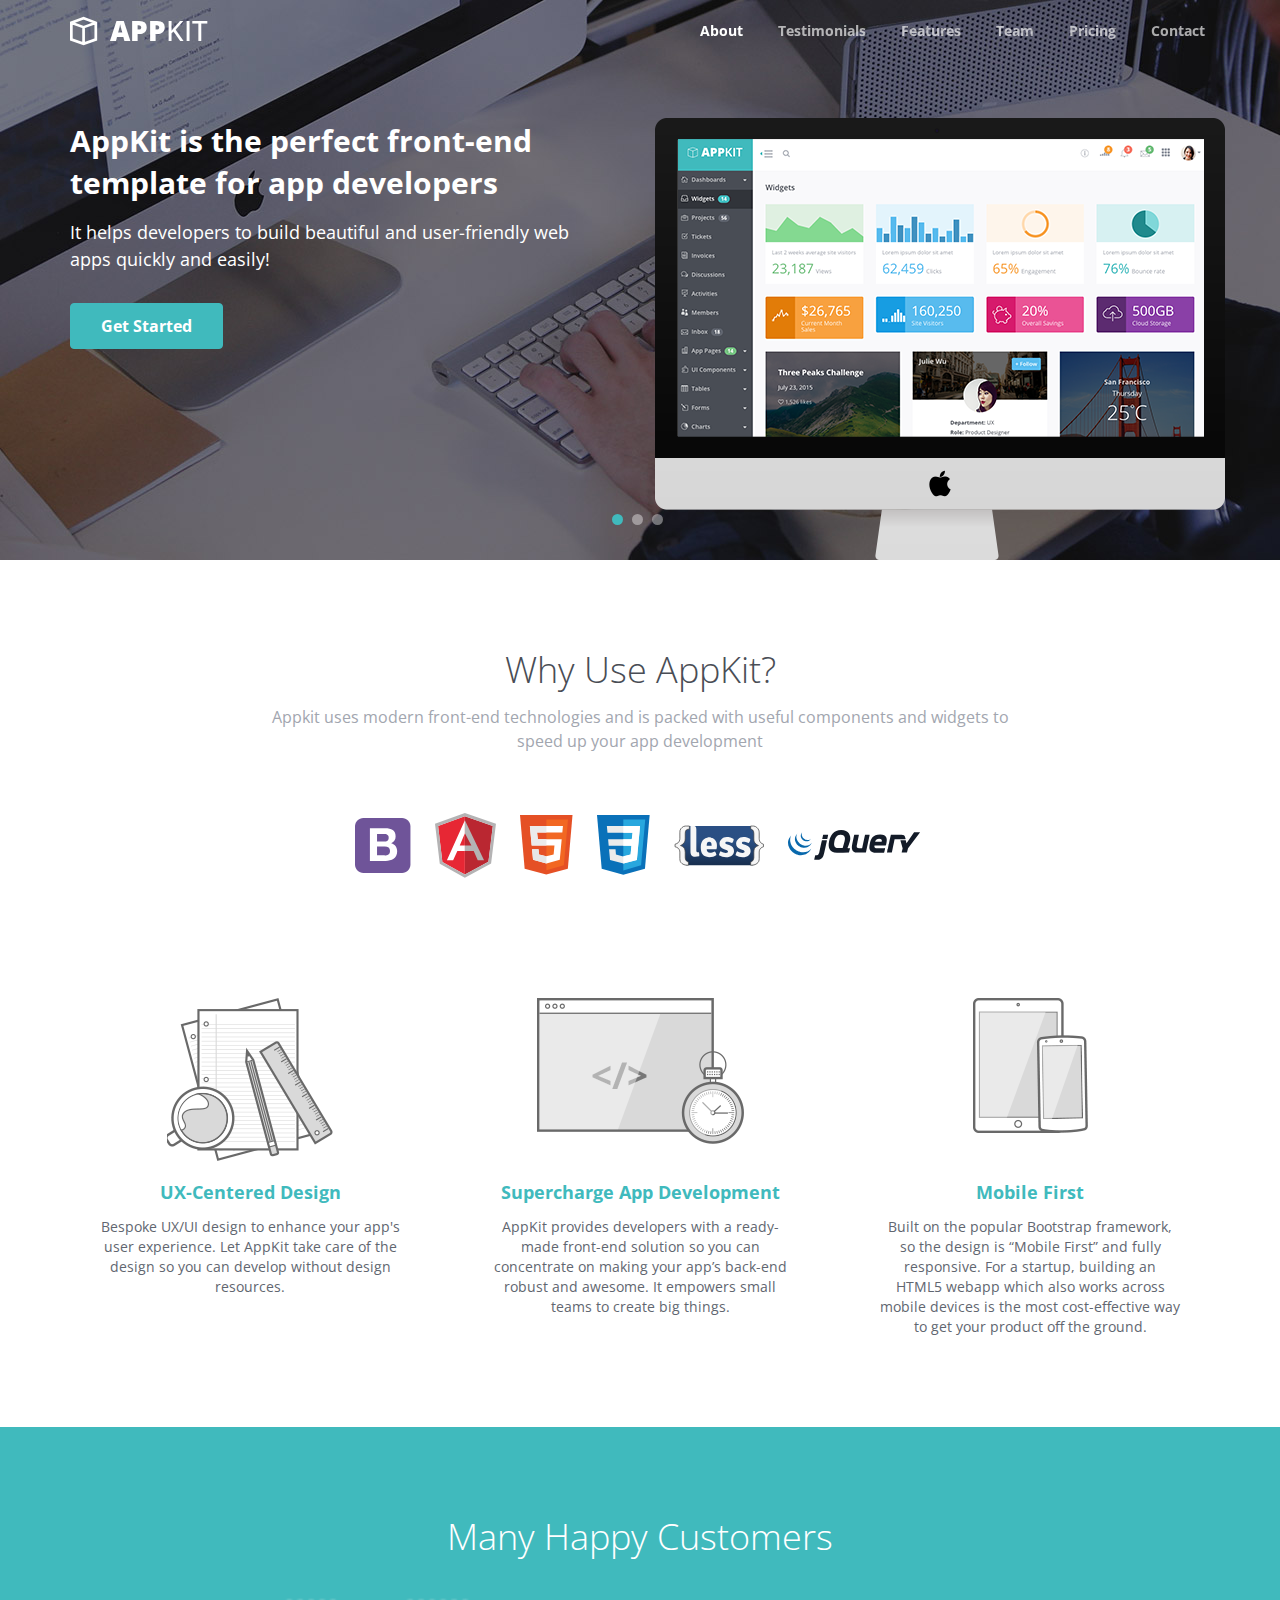
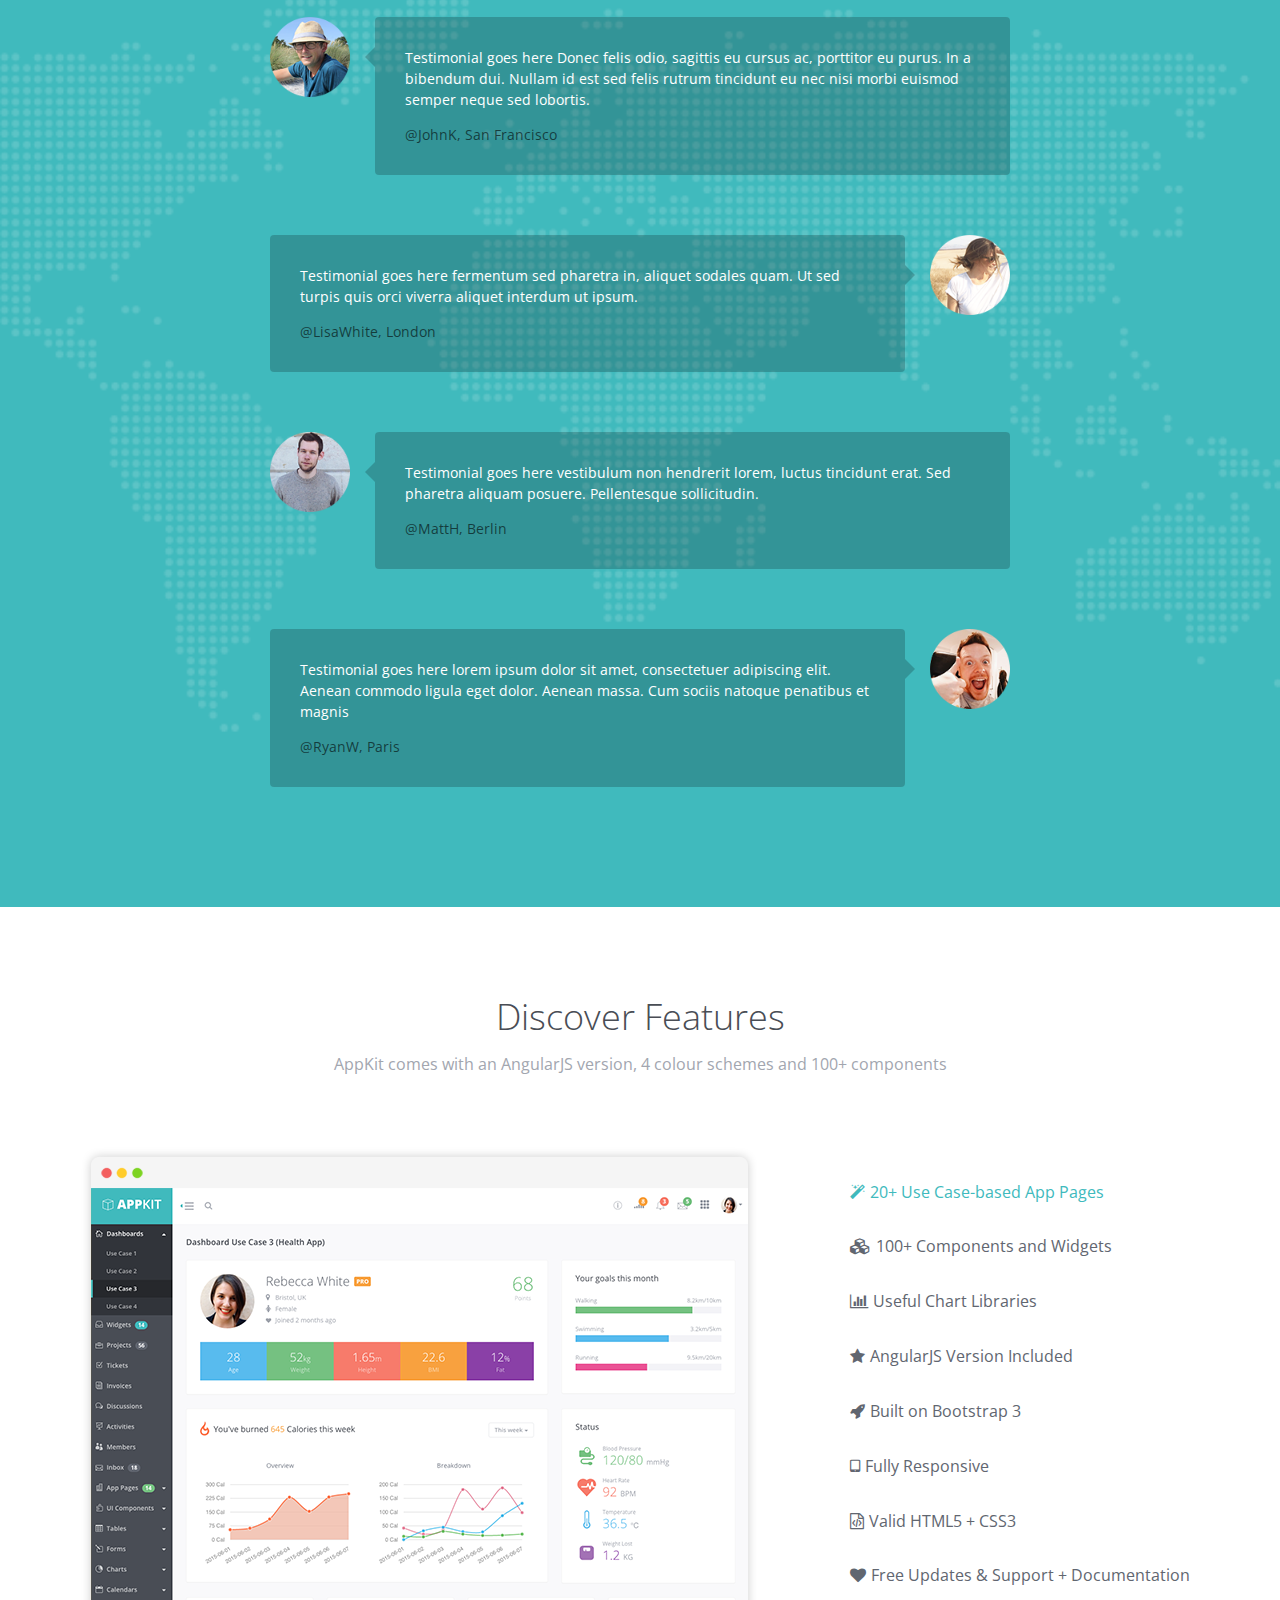
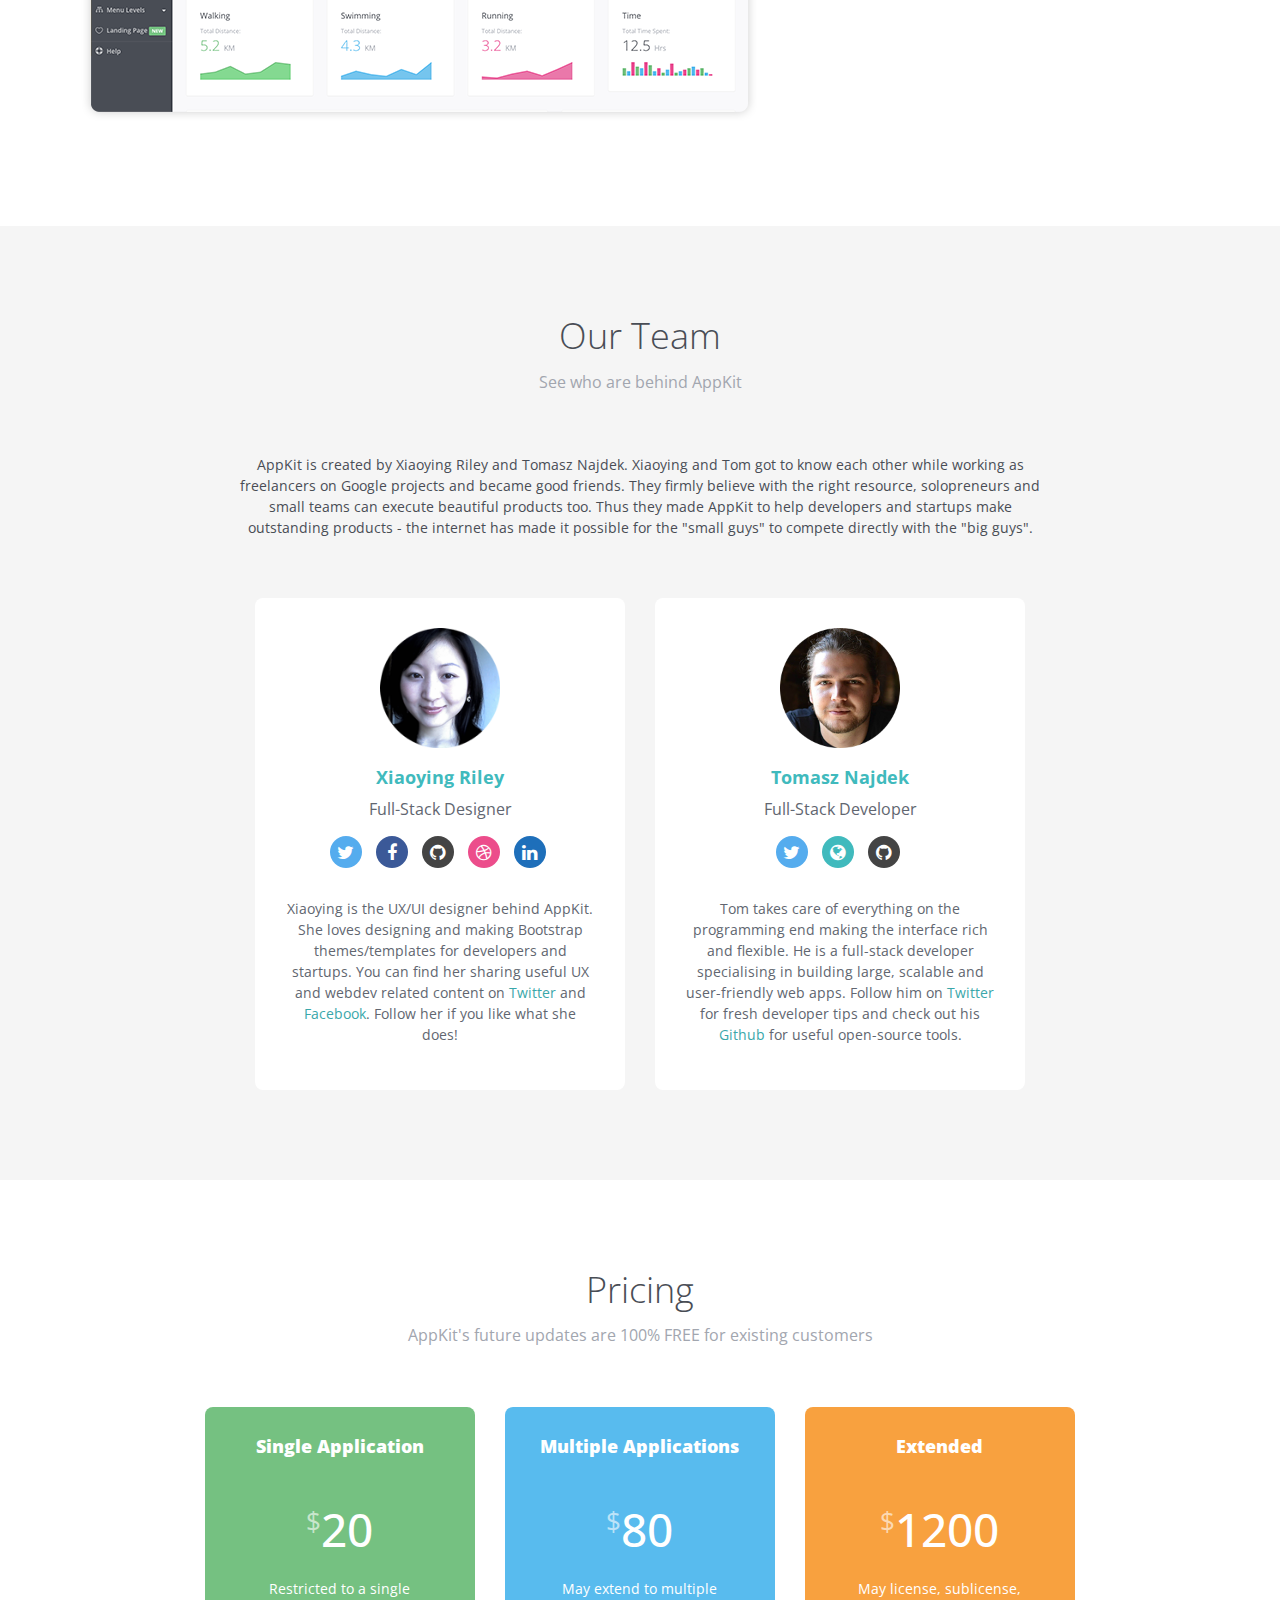
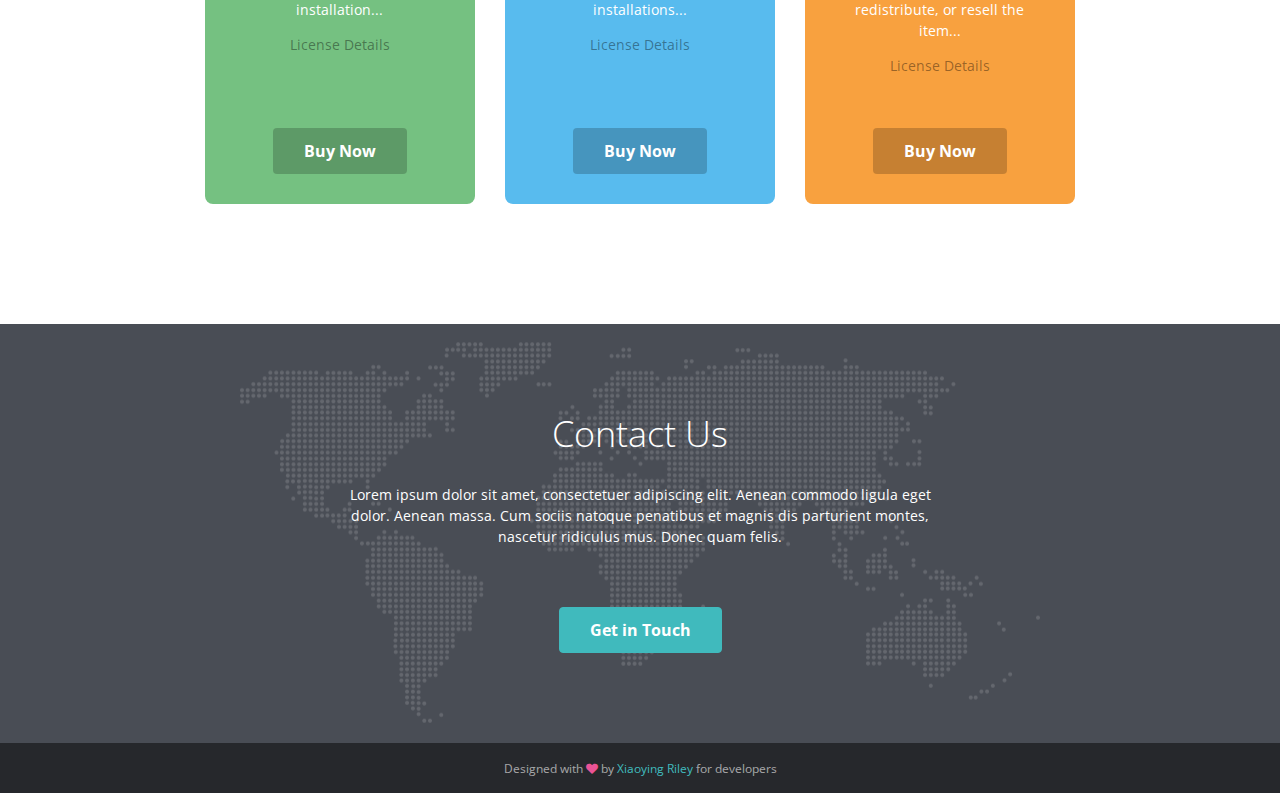
==== commit 289ba499: "вчсепепакае" ====
--- a/index.html
+++ b/index.html
@@ -1,1456 +1,439 @@
 <!DOCTYPE html>
-<html lang="en">
+<!--[if IE 8]> <html lang="en" class="ie8"> <![endif]-->  
+<!--[if IE 9]> <html lang="en" class="ie9"> <![endif]-->  
+<!--[if !IE]><!--> <html lang="en"> <!--<![endif]-->  
 <head>
-	
-	<meta charset="utf-8">
-	<meta name="description" content="Miminium Admin Template v.1">
-	<meta name="author" content="Isna Nur Azis">
-	<meta name="keyword" content="">
-	<meta name="viewport" content="width=device-width, initial-scale=1">
-    <title>Miminium</title>
- 
-    <!-- start: Css -->
-    <link rel="stylesheet" type="text/css" href="asset/css/bootstrap.min.css">
-
-      <!-- plugins -->
-      <link rel="stylesheet" type="text/css" href="asset/css/plugins/font-awesome.min.css"/>
-      <link rel="stylesheet" type="text/css" href="asset/css/plugins/simple-line-icons.css"/>
-      <link rel="stylesheet" type="text/css" href="asset/css/plugins/animate.min.css"/>
-      <link rel="stylesheet" type="text/css" href="asset/css/plugins/fullcalendar.min.css"/>
-	<link href="asset/css/style.css" rel="stylesheet">
-	<!-- end: Css -->
-
-	<link rel="shortcut icon" href="asset/img/logomi.png">
-    <!-- HTML5 shim and Respond.js IE8 support of HTML5 elements and media queries -->
+    <title>Responsive website template for developers</title>
+    <!-- Meta -->
+    <meta charset="utf-8">
+    <meta http-equiv="X-UA-Compatible" content="IE=edge">
+    <meta name="viewport" content="width=device-width, initial-scale=1.0">
+    <meta name="description" content="Responsive HTML5 website landing page for developers and startups">
+    <meta name="author" content="Xiaoying Riley at 3rd Wave Media">    
+    <link rel="shortcut icon" href="favicon.ico">  
+    <link href='http://fonts.googleapis.com/css?family=Open+Sans:300italic,400italic,600italic,700italic,800italic,400,300,600,700,800' rel='stylesheet' type='text/css'>
+    <!-- Global CSS -->
+    <link rel="stylesheet" href="assets/plugins/bootstrap/css/bootstrap.min.css">   
+    <!-- Plugins CSS -->
+    <link rel="stylesheet" href="assets/plugins/font-awesome/css/font-awesome.css">
+    <!-- Theme CSS -->  
+    <link id="theme-style" rel="stylesheet" href="assets/css/styles.css">
+    <!-- HTML5 shim and Respond.js for IE8 support of HTML5 elements and media queries -->
     <!--[if lt IE 9]>
       <script src="https://oss.maxcdn.com/html5shiv/3.7.2/html5shiv.min.js"></script>
       <script src="https://oss.maxcdn.com/respond/1.4.2/respond.min.js"></script>
     <![endif]-->
-  </head>
+    
+</head> 
 
- <body id="mimin" class="dashboard">
-      <!-- start: Header -->
-        <nav class="navbar navbar-default header navbar-fixed-top">
-          <div class="col-md-12 nav-wrapper">
-            <div class="navbar-header" style="width:100%;">
-              <div class="opener-left-menu is-open">
-                <span class="top"></span>
-                <span class="middle"></span>
-                <span class="bottom"></span>
-              </div>
-                <a href="index.html" class="navbar-brand"> 
-                 <b>MIMIN</b>
-                </a>
+<body>
+    <!-- ******HEADER****** --> 
+    <header id="header" class="header">  
+        <div class="container">       
+            <h1 class="logo">
+                <a class="scrollto" href="#hero">
+                    <span class="logo-icon-wrapper"><img class="logo-icon" src="assets/images/logo-icon.svg" alt="icon"></span>
+                    <span class="text"><span class="highlight">APP</span>KIT</span></a>
+            </h1><!--//logo-->
+            <nav class="main-nav navbar-right" role="navigation">
+                <div class="navbar-header">
+                    <button class="navbar-toggle" type="button" data-toggle="collapse" data-target="#navbar-collapse">
+                        <span class="sr-only">Toggle navigation</span>
+                        <span class="icon-bar"></span>
+                        <span class="icon-bar"></span>
+                        <span class="icon-bar"></span>
+                    </button><!--//nav-toggle-->
+                </div><!--//navbar-header-->
+                <div id="navbar-collapse" class="navbar-collapse collapse">
+                    <ul class="nav navbar-nav">
+                        <li class="active nav-item"><a class="scrollto" href="#about">About</a></li>
+                        <li class="nav-item"><a class="scrollto" href="#testimonials">Testimonials</a></li>
+                        <li class="nav-item"><a class="scrollto" href="#features">Features</a></li>                        
+                        <li class="nav-item"><a class="scrollto" href="#team">Team</a></li>
+                        <li class="nav-item"><a class="scrollto" href="#pricing">Pricing</a></li>
+                        <li class="nav-item"><a class="scrollto" href="#contact">Contact</a></li>
+                    </ul><!--//nav-->
+                </div><!--//navabr-collapse-->
+            </nav><!--//main-nav-->                     
+        </div><!--//container-->
+    </header><!--//header-->
+    
+    <div id="hero" class="hero-section">
+        
+        <div id="hero-carousel" class="hero-carousel carousel carousel-fade slide" data-ride="carousel" data-interval="10000">
+            
+            <div class="figure-holder-wrapper">
+        		<div class="container">
+            		<div class="row">
+                		<div class="figure-holder">
+                	        <img class="figure-image img-responsive" src="assets/images/imac.png" alt="image" />
+                        </div><!--//figure-holder-->
+            		</div><!--//row-->
+        		</div><!--//container-->
+    		</div><!--//figure-holder-wrapper-->
+            
+			<!-- Indicators -->
+			<ol class="carousel-indicators">
+				<li class="active" data-slide-to="0" data-target="#hero-carousel"></li>
+				<li data-slide-to="1" data-target="#hero-carousel"></li>
+				<li data-slide-to="2" data-target="#hero-carousel"></li>
+			</ol>
+			
+			<!-- Wrapper for slides -->
+			<div class="carousel-inner">
+    			
+				<div class="item item-1 active">
+					<div class="item-content container">
+    					<div class="item-content-inner">
+    				        
+				            <h2 class="heading">AppKit is the perfect front-end <br class="hidden-xs">template for app developers</h2>
+				            <p class="intro">It helps developers to build beautiful and user-friendly web apps quickly and easily!</p>
+				            <a class="btn btn-primary btn-cta" href="https://wrapbootstrap.com/theme/admin-appkit-admin-theme-angularjs-WB051SCJ1?ref=3wm" target="_blank">Get Started</a>
+    				        
+    					</div><!--//item-content-inner-->
+					</div><!--//item-content-->
+				</div><!--//item-->
+				
+				<div class="item item-2">
+					<div class="item-content container">
+						<div class="item-content-inner">
+    				        
+				            <h2 class="heading">Angular Lover?</h2>
+				            <p class="intro">AppKit also comes with an Angular JS version. It empowers developers to create UI components with very little code. Feeding data into AppKit directives is quick and easy.</p>
+				            <a class="btn btn-primary btn-cta" href="https://wrapbootstrap.com/theme/admin-appkit-admin-theme-angularjs-WB051SCJ1?ref=3wm" target="_blank">Find out more</a>
+    				        
+    					</div><!--//item-content-inner-->
+					</div>
+				</div><!--//item-->
+				
+				<div class="item item-3">
+					<div class="item-content container">
+						<div class="item-content-inner">
+    				        
+				            <h2 class="heading">Ready to build outstanding apps?</h2>
+				            <p class="intro">Get AppKit today and it will supercharge your development. It's a must-have for any developers who are serious about building great products!</p>
+				            <a class="btn btn-primary btn-cta" href="https://wrapbootstrap.com/theme/admin-appkit-admin-theme-angularjs-WB051SCJ1?ref=3wm" target="_blank">Try it now</a>
+    				        
+    					</div><!--//item-content-inner-->
+					</div>
+				</div><!--//item-->
+			</div><!--//carousel-inner-->
 
-              <ul class="nav navbar-nav search-nav">
-                <li>
-                   <div class="search">
-                    <span class="fa fa-search icon-search" style="font-size:23px;"></span>
-                    <div class="form-group form-animate-text">
-                      <input type="text" class="form-text" required>
-                      <span class="bar"></span>
-                      <label class="label-search">Type anywhere to <b>Search</b> </label>
-                    </div>
-                  </div>
-                </li>
-              </ul>
+		</div><!--//carousel-->
+    </div><!--//hero-->
+    
+    <div id="about" class="about-section">
+        <div class="container text-center">
+            <h2 class="section-title">Why Use AppKit?</h2>
+            <p class="intro">Appkit uses modern front-end technologies and is packed with useful components and widgets to speed up your app development</p>
+            <ul class="technologies list-inline">
+                <li><img src="assets/images/logo-bootstrap.svg" alt="Bootstrap"></li>
+                <li><img src="assets/images/logo-angular.svg" alt="Angular"></li>
+                <li><img src="assets/images/logo-html5.svg" alt="HTML5"></li>
+                <li><img src="assets/images/logo-css3.svg" alt="CSS3"></li>
+                <li><img src="assets/images/logo-less.svg" alt="Less"></li>
+                <li><img src="assets/images/logo-jquery.svg" alt="jQuery"></li>
+            </ul>
+            
+            <div class="items-wrapper row">
+                <div class="item col-sm-4 col-xs-12">
+                    <div class="item-inner">
+                        <div class="figure-holder">
+                            <img class="figure-image" src="assets/images/figure-1.png" alt="image">
+                        </div><!--//figure-holder-->
+                        <h3 class="item-title">UX-Centered Design</h3>
+                        <div class="item-desc">
+                            Bespoke UX/UI design to enhance your app's user experience. Let AppKit take care of the design so you can develop without design resources.
+                        </div><!--//item-desc-->
+                    </div><!--//item-inner-->
+                </div><!--//item-->
+                <div class="item col-sm-4 col-xs-12">
+                    <div class="item-inner">
+                        <div class="figure-holder">
+                            <img class="figure-image" src="assets/images/figure-2.png" alt="image">
+                        </div><!--//figure-holder-->
+                        <h3 class="item-title">Supercharge App Development</h3>
+                        <div class="item-desc">
+                            AppKit provides developers with a ready-made front-end solution so you can concentrate on making your app’s back-end robust and awesome. It empowers small teams to create big things. </div><!--//item-desc-->
+                    </div><!--//item-inner-->
+                </div><!--//item-->
+                <div class="item col-sm-4 col-xs-12">
+                    <div class="item-inner">
+                        <div class="figure-holder">
+                            <img class="figure-image" src="assets/images/figure-3.png" alt="image">
+                        </div><!--//figure-holder-->
+                        <h3 class="item-title">Mobile First</h3>
+                        <div class="item-desc">
+                            Built on the popular Bootstrap framework, so the design is “Mobile First” and fully responsive. For a startup, building an HTML5 webapp which also works across mobile devices is the most cost-effective way to get your product off the ground.</div><!--//item-desc-->
+                    </div><!--//item-inner-->
+                </div><!--//item-->
+            </div><!--//items-wrapper-->
+        </div><!--//container-->
+    </div><!--//about-section-->
+    
+    <div id="testimonials" class="testimonials-section">
+        <div class="container">
+            <h2 class="section-title text-center">Many Happy Customers</h2>
+            <div class="item center-block">
+                <div class="profile-holder">
+                    <img class="profile-image" src="assets/images/profile-1.png" alt="profile">
+                </div>
+                <div class="quote-holder">
+                    <blockquote class="quote">
+                        <p>Testimonial goes here Donec felis odio, sagittis eu cursus ac, porttitor eu purus. In a bibendum dui. Nullam id est sed felis rutrum tincidunt eu nec nisi morbi euismod semper neque sed lobortis.</p>
+                        <div class="quote-source">
+                            <span class="name">@JohnK,</span>
+                            <span class="meta">San Francisco</span>
+                        </div><!--//quote-source-->
+                    </blockquote>
+                </div><!--//quote-holder-->
+            </div><!--//item-->
+            <div class="item item-reversed center-block">
+                <div class="profile-holder">
+                    <img class="profile-image" src="assets/images/profile-2.png" alt="profile">
+                </div>
+                <div class="quote-holder">
+                    <blockquote class="quote">
+                        <p>Testimonial goes here fermentum sed pharetra in, aliquet sodales quam. Ut sed turpis quis orci viverra aliquet interdum ut ipsum. </p>
+                        <div class="quote-source">
+                            <span class="name">@LisaWhite,</span>
+                            <span class="meta">London</span>
+                        </div><!--//quote-source-->
+                    </blockquote>
+                </div><!--//quote-holder-->
+            </div><!--//item-->
+            <div class="item center-block">
+                <div class="profile-holder">
+                    <img class="profile-image" src="assets/images/profile-3.png" alt="profile">
+                </div>
+                <div class="quote-holder">
+                    <blockquote class="quote">
+                        <p>Testimonial goes here vestibulum non hendrerit lorem, luctus tincidunt erat. Sed pharetra aliquam posuere. Pellentesque sollicitudin.</p>
+                        <div class="quote-source">
+                            <span class="name">@MattH,</span>
+                            <span class="meta">Berlin</span>
+                        </div><!--//quote-source-->
+                    </blockquote>
+                </div><!--//quote-holder-->
+            </div><!--//item-->
+            <div class="item item-reversed center-block">
+                <div class="profile-holder">
+                    <img class="profile-image" src="assets/images/profile-4.png" alt="profile">
+                </div>
+                <div class="quote-holder">
+                    <blockquote class="quote">
+                        <p>Testimonial goes here lorem ipsum dolor sit amet, consectetuer adipiscing elit. Aenean commodo ligula eget dolor. Aenean massa. Cum sociis natoque penatibus et magnis</p>
+                         <div class="quote-source">
+                            <span class="name">@RyanW,</span>
+                            <span class="meta">Paris</span>
+                        </div><!--//quote-source-->
+                    </blockquote>
+                    
+                </div><!--//quote-holder-->
+            </div><!--//item-->
+        </div><!--//container-->
+    </div><!--//testimonials-->
+    
+    <div id="features" class="features-section">
+        <div class="container text-center">
+            <h2 class="section-title">Discover Features</h2>
+            <p class="intro">AppKit comes with an AngularJS version, 4 colour schemes and 100+ components</p>
+            
+            <div class="tabbed-area row">
+                
+                <!-- Nav tabs -->
+                <ul class="feature-nav nav nav-pill nav-stacked text-left col-md-4 col-sm-6 col-xs-12 col-md-push-8 col-sm-push-6 col-xs-push-0" role="tablist">
+                     <li role="presentation" class="active"><a href="#feature-1" aria-controls="feature-1" role="tab" data-toggle="tab"><i class="fa fa-magic"></i>20+ Use Case-based App Pages</a></li>
+                     <li role="presentation"><a href="#feature-2" aria-controls="feature-2" role="tab" data-toggle="tab"><i class="fa fa-cubes"></i>100+ Components and Widgets</a></li>
+                     <li role="presentation"><a href="#feature-3" aria-controls="feature-3" role="tab" data-toggle="tab"><i class="fa fa-bar-chart"></i>Useful Chart Libraries</a></li>
+                    
+                    <li role="presentation"><a href="#feature-4" aria-controls="feature-4" role="tab" data-toggle="tab"><i class="fa fa-star"></i>AngularJS Version Included</a></li>
+                    
+                    <li role="presentation"><a href="#feature-5" aria-controls="feature-5" role="tab" data-toggle="tab"><i class="fa fa-rocket"></i>Built on Bootstrap 3</a></li>
+                    
+                    <li role="presentation"><a href="#feature-6" aria-controls="feature-6" role="tab" data-toggle="tab"><i class="fa fa-tablet"></i>Fully Responsive</a></li>
+                    <li role="presentation"><a href="#feature-7" aria-controls="feature-7" role="tab" data-toggle="tab"><i class="fa fa-file-code-o"></i>Valid HTML5 + CSS3</a></li>
+                    <li role="presentation"><a href="#feature-8" aria-controls="feature-8" role="tab" data-toggle="tab"><i class="fa fa-heart"></i>Free Updates &amp; Support + Documentation</a></li>
+                    
+                </ul>
+                
+                <!-- Tab panes -->
+                <div class="feature-content tab-content col-md-8 col-sm-6 col-xs-12 col-md-pull-4 col-sm-pull-6 col-xs-pull-0">
+                    <div role="tabpanel" class="tab-pane fade in active" id="feature-1">
+                        <a href="https://wrapbootstrap.com/theme/admin-appkit-admin-theme-angularjs-WB051SCJ1?ref=3wm" target="_blank"><img class="img-responsive" src="assets/images/feature-1.png" alt="screenshot" ></a>
+                    </div>
+                    <div role="tabpanel" class="tab-pane fade" id="feature-2">
+                        <a href="https://wrapbootstrap.com/theme/admin-appkit-admin-theme-angularjs-WB051SCJ1?ref=3wm" target="_blank"><img class="img-responsive" src="assets/images/feature-2.png" alt="screenshot" ></a>
+                    </div>
+                    <div role="tabpanel" class="tab-pane fade" id="feature-3">
+                        <a href="https://wrapbootstrap.com/theme/admin-appkit-admin-theme-angularjs-WB051SCJ1?ref=3wm" target="_blank"><img class="img-responsive" src="assets/images/feature-3.png" alt="screenshot" ></a>
+                    </div>
+                    <div role="tabpanel" class="tab-pane fade" id="feature-4">
+                        <a href="https://wrapbootstrap.com/theme/admin-appkit-admin-theme-angularjs-WB051SCJ1?ref=3wm" target="_blank"><img class="img-responsive" src="assets/images/feature-4.png" alt="screenshot" ></a>
+                    </div>
+                    <div role="tabpanel" class="tab-pane fade" id="feature-5">
+                        <a href="https://wrapbootstrap.com/theme/admin-appkit-admin-theme-angularjs-WB051SCJ1?ref=3wm" target="_blank"><img class="img-responsive" src="assets/images/feature-5.png" alt="screenshot" ></a>
+                    </div>
+                    <div role="tabpanel" class="tab-pane fade" id="feature-6">
+                        <a href="https://wrapbootstrap.com/theme/admin-appkit-admin-theme-angularjs-WB051SCJ1?ref=3wm" target="_blank"><img class="img-responsive" src="assets/images/feature-6.png" alt="screenshot" ></a>
+                    </div>
+                    <div role="tabpanel" class="tab-pane fade" id="feature-7">
+                        <a href="https://wrapbootstrap.com/theme/admin-appkit-admin-theme-angularjs-WB051SCJ1?ref=3wm" target="_blank"><img class="img-responsive" src="assets/images/feature-7.png" alt="screenshot" ></a>
+                    </div>
+                    <div role="tabpanel" class="tab-pane fade" id="feature-8">
+                        <a href="https://wrapbootstrap.com/theme/admin-appkit-admin-theme-angularjs-WB051SCJ1?ref=3wm" target="_blank"><img class="img-responsive" src="assets/images/feature-8.png" alt="screenshot" ></a>
+                    </div>
+                    
+                </div><!--//feature-content-->
 
-              <ul class="nav navbar-nav navbar-right user-nav">
-                <li class="user-name"><span>Akihiko Avaron</span></li>
-                  <li class="dropdown avatar-dropdown">
-                   <img src="asset/img/avatar.jpg" class="img-circle avatar" alt="user name" data-toggle="dropdown" aria-haspopup="true" aria-expanded="true"/>
-                   <ul class="dropdown-menu user-dropdown">
-                     <li><a href="#"><span class="fa fa-user"></span> My Profile</a></li>
-                     <li><a href="#"><span class="fa fa-calendar"></span> My Calendar</a></li>
-                     <li role="separator" class="divider"></li>
-                     <li class="more">
-                      <ul>
-                        <li><a href=""><span class="fa fa-cogs"></span></a></li>
-                        <li><a href=""><span class="fa fa-lock"></span></a></li>
-                        <li><a href=""><span class="fa fa-power-off "></span></a></li>
-                      </ul>
-                    </li>
-                  </ul>
-                </li>
-                <li ><a href="#" class="opener-right-menu"><span class="fa fa-coffee"></span></a></li>
-              </ul>
+                
+            </div><!--//tabbed-area-->
+            
+        </div><!--//container-->
+    </div><!--//features-->
+    
+    <div class="team-section" id="team">
+        <div class="container text-center">
+            <h2 class="section-title">Our Team</h2>
+            <p class="intro">See who are behind AppKit</p>
+            <div class="story">
+                <p>AppKit is created by Xiaoying Riley and Tomasz Najdek. Xiaoying and Tom got to know each other while working as freelancers on Google projects and became good friends. They firmly believe with the right resource, solopreneurs and small teams can execute beautiful products too. Thus they made AppKit to help developers and startups make outstanding products - the internet has made it possible for the "small guys" to compete directly with the "big guys".</p>
             </div>
-          </div>
-        </nav>
-      <!-- end: Header -->
+            <div class="members-wrapper row">
+                <div class="item col-md-6 col-sm-6 col-xs-12">
+                    <div class="item-inner">
+                        <div class="profile">
+                            <img class="profile-image" src="assets/images/team-1.png" alt="Xiaoying Riley" />
+                        </div>
+                        
+                        <div class="member-content">
+                            <h3 class="member-name">Xiaoying Riley</h3>
+                            <div class="member-title">Full-Stack Designer</div>
+                            <ul class="social list-inline">
+                                <li><a class="twitter" href="https://twitter.com/3rdwave_themes" target="_blank"><i class="fa fa-twitter"></i></a></li>
+                                
+                                <li><a class="facebook" href="https://www.facebook.com/3rdwavethemes/" target="_blank"><i class="fa fa-facebook"></i></a></li>
+                                <li><a class="github" href="https://github.com/xriley" target="_blank"><i class="fa fa-github"></i></a></li>
+                                <li><a class="dribbble" href="https://dribbble.com/Xiaoying" target="_blank"><i class="fa fa-dribbble"></i></a></li>
+                               <li><a class="linkedin" href="https://uk.linkedin.com/in/xiaoying" target="_blank"><i class="fa fa-linkedin"></i></a></li>
+                                
+                            </ul>
+                            <div class="member-desc">
+                               <p>Xiaoying is the UX/UI designer behind AppKit. She loves designing and making Bootstrap themes/templates for developers and startups. You can find her sharing useful UX and webdev related content on <a href="https://twitter.com/3rdwave_themes" target="_blank">Twitter</a> and <a href="https://www.facebook.com/3rdwavethemes/" target="_blank">Facebook</a>. Follow her if you like what she does!</p>
+                            </div><!--//member-desc-->
+                        </div><!--//member-content-->
+                    </div><!--//item-inner-->
+                </div><!--//item-->
+                <div class="item col-md-6 col-sm-6 col-xs-12">
+                    <div class="item-inner">
+                        <div class="profile">
+                            <img class="profile-image" src="assets/images/team-2.png" alt="Tom Najdek" />
+                        </div>
+                        
+                        <div class="member-content">
+                            <h3 class="member-name">Tomasz Najdek</h3>
+                            <div class="member-title">Full-Stack Developer</div>
+                            <ul class="social list-inline">
+                                <li><a class="twitter" href="http://twitter.com/tnajdek" target="_blank"><i class="fa fa-twitter"></i></a></li>
+                                <li><a href="https://www.doppnet.com/" target="_blank"><i class="fa fa-globe"></i></a></li>
+                                <li><a class="github" href="https://github.com/tnajdek" target="_blank"><i class="fa fa-github"></i></a></li>
+                               
+                                
+                            </ul>
+                            <div class="member-desc">
+                                <p>Tom takes care of everything on the programming end making the interface rich and flexible. He is a full-stack developer specialising in building large, scalable and user-friendly web apps. Follow him on <a href="https://twitter.com/tnajdek" target="_blank">Twitter</a> for fresh developer tips and check out his <a href="https://github.com/tnajdek" target="_blank">Github</a> for useful open-source tools.
+</p>
+                            </div><!--//member-desc-->
+                        </div><!--//member-content-->
+                    </div><!--//item-inner-->
+                </div><!--//item-->
+            </div><!--//members-wrapper-->
+        </div>
+    </div><!--//team-section-->
+    
+    <div id="pricing" class="pricing-section">
+        <div class="container text-center">
+            <h2 class="section-title">Pricing</h2>
+            <div class="intro">AppKit's future updates are 100% FREE for existing customers</div>
+            <div class="pricing-wrapper">
+                <div class="item item-1 col-md-4 col-sm-4 col-xs-12">
+                    <div class="item-inner">
+                        <h3 class="item-heading">Single Application</h3>
+                        <div class="price-figure">
+                            <span class="currency">$</span><span class="number">20</span>
+                        </div><!--//price-figure-->
+                        <div class="price-desc">
+                            <p>Restricted to a single installation...</p>
+                            <a href="https://wrapbootstrap.com/theme/admin-appkit-admin-theme-angularjs-WB051SCJ1?ref=3wm" target="_blank">License Details</a>
+                            
+                            
+                        </div><!--//price-desc-->
+                        <a class="btn btn-cta" href="https://wrapbootstrap.com/theme/admin-appkit-admin-theme-angularjs-WB051SCJ1?ref=3wm">Buy Now</a>
+                        
+                    </div><!--//item-inner-->
+                </div><!--//item-->
+                <div class="item item-2 col-md-4 col-sm-4 col-xs-12">
+                    <div class="item-inner">
+                        <h3 class="item-heading">Multiple Applications</h3>
+                        <div class="price-figure">
+                            <span class="currency">$</span><span class="number">80</span>
+                        </div><!--//price-figure-->
+                        <div class="price-desc">
+                            <p>May extend to multiple installations...</p>
+                            <a href="https://wrapbootstrap.com/theme/admin-appkit-admin-theme-angularjs-WB051SCJ1?ref=3wm" target="_blank">License Details</a>
+                            
+                            
+                        </div><!--//price-desc-->
+                        <a class="btn btn-cta" href="https://wrapbootstrap.com/theme/admin-appkit-admin-theme-angularjs-WB051SCJ1?ref=3wm">Buy Now</a>
+                        
+                    </div><!--//item-inner-->
+                </div><!--//item-->
+                
+                <div class="item item-3 col-md-4 col-sm-4 col-xs-12">
+                    <div class="item-inner">
+                        <h3 class="item-heading">Extended</h3>
+                        <div class="price-figure">
+                            <span class="currency">$</span><span class="number">1200</span>
+                        </div><!--//price-figure-->
+                        <div class="price-desc">
+                            <p>May license, sublicense, redistribute, or resell the item...</p>
+                            <a href="https://wrapbootstrap.com/theme/admin-appkit-admin-theme-angularjs-WB051SCJ1?ref=3wm" target="_blank">License Details</a>
+                        </div><!--//price-desc-->
+                        <a class="btn btn-cta" href="https://wrapbootstrap.com/theme/admin-appkit-admin-theme-angularjs-WB051SCJ1?ref=3wm" target="_blank">Buy Now</a>
+                        
+                    </div><!--//item-inner-->
+                </div><!--//item-->
+            </div><!--//pricing-wrapper-->
+            
+        </div><!--//container-->
+    </div><!--//pricing-section-->
+    <div id="contact" class="contact-section">
+        <div class="container text-center">
+            <h2 class="section-title">Contact Us</h2>
+            <div class="contact-content">
+                <p>Lorem ipsum dolor sit amet, consectetuer adipiscing elit. Aenean commodo ligula eget dolor. Aenean massa. Cum sociis natoque penatibus et magnis dis parturient montes, nascetur ridiculus mus. Donec quam felis.</p>
+                
+            </div>
+            <a class="btn btn-cta btn-primary" href="https://wrapbootstrap.com/theme/admin-appkit-admin-theme-angularjs-WB051SCJ1?ref=3wm">Get in Touch</a>
+            
+        </div><!--//container-->
+    </div><!--//contact-section-->
+    
+    <footer class="footer text-center">
+        <div class="container">
+            <!--/* This template is released under the Creative Commons Attribution 3.0 License. Please keep the attribution link below when using for your own project. Thank you for your support. :) If you'd like to use the template without the attribution, you can check out other license options via our website: themes.3rdwavemedia.com */-->
+            <small class="copyright">Designed with <i class="fa fa-heart"></i> by <a href="http://themes.3rdwavemedia.com/" target="_blank">Xiaoying Riley</a> for developers</small>
+            
+            
+        </div><!--//container-->
+    </footer>
+     
+    <!-- Javascript -->          
+    <script type="text/javascript" src="assets/plugins/jquery-1.12.3.min.js"></script>
+    <script type="text/javascript" src="assets/plugins/bootstrap/js/bootstrap.min.js"></script>
+    <script type="text/javascript" src="assets/plugins/jquery-scrollTo/jquery.scrollTo.min.js"></script>     
+    <script type="text/javascript" src="assets/js/main.js"></script> 
+       
+</body>
+</html> 
 
-      <div class="container-fluid mimin-wrapper">
-  
-          <!-- start:Left Menu -->
-            <div id="left-menu">
-              <div class="sub-left-menu scroll">
-                <ul class="nav nav-list">
-                    <li><div class="left-bg"></div></li>
-                    <li class="time">
-                      <h1 class="animated fadeInLeft">21:00</h1>
-                      <p class="animated fadeInRight">Sat,October 1st 2029</p>
-                    </li>
-                    <li class="active ripple">
-                      <a class="tree-toggle nav-header"><span class="fa-home fa"></span> Dashboard 
-                        <span class="fa-angle-right fa right-arrow text-right"></span>
-                      </a>
-                      <ul class="nav nav-list tree">
-                          <li><a href="dashboard-v1.html">Dashboard v.1</a></li>
-                          <li><a href="dashboard-v2.html">Dashboard v.2</a></li>
-                      </ul>
-                    </li>
-                    <li class="ripple">
-                      <a class="tree-toggle nav-header">
-                        <span class="fa-diamond fa"></span> Layout
-                        <span class="fa-angle-right fa right-arrow text-right"></span>
-                      </a>
-                      <ul class="nav nav-list tree">
-                        <li><a href="topnav.html">Top Navigation</a></li>
-                        <li><a href="boxed.html">Boxed</a></li>
-                      </ul>
-                    </li>
-                    <li class="ripple">
-                      <a class="tree-toggle nav-header">
-                        <span class="fa-area-chart fa"></span> Charts
-                        <span class="fa-angle-right fa right-arrow text-right"></span>
-                      </a>
-                      <ul class="nav nav-list tree">
-                        <li><a href="chartjs.html">ChartJs</a></li>
-                        <li><a href="morris.html">Morris</a></li>
-                        <li><a href="flot.html">Flot</a></li>
-                        <li><a href="sparkline.html">SparkLine</a></li>
-                      </ul>
-                    </li>
-                    <li class="ripple"><a class="tree-toggle nav-header">
-                    <span class="fa fa-pencil-square"></span> Ui Elements  <span class="fa-angle-right fa right-arrow text-right"></span> </a>
-                      <ul class="nav nav-list tree">
-                        <li><a href="color.html">Color</a></li>
-                        <li><a href="weather.html">Weather</a></li>
-                        <li><a href="typography.html">Typography</a></li>
-                        <li><a href="icons.html">Icons</a></li>
-                        <li><a href="buttons.html">Buttons</a></li>
-                        <li><a href="media.html">Media</a></li>
-                        <li><a href="panels.html">Panels & Tabs</a></li>
-                        <li><a href="notifications.html">Notifications & Tooltip</a></li>
-                        <li><a href="badges.html">Badges & Label</a></li>
-                        <li><a href="progress.html">Progress</a></li>
-                        <li><a href="sliders.html">Sliders</a></li>
-                        <li><a href="timeline.html">Timeline</a></li>
-                        <li><a href="modal.html">Modals</a></li>
-                      </ul>
-                    </li>
-                    <li class="ripple"><a class="tree-toggle nav-header"><span class="fa fa-check-square-o"></span> Forms  <span class="fa-angle-right fa right-arrow text-right"></span> </a>
-                      <ul class="nav nav-list tree">
-                        <li><a href="formelement.html">Form Element</a></li>
-                        <li><a href="#">Wizard</a></li>
-                        <li><a href="#">File Upload</a></li>
-                        <li><a href="#">Text Editor</a></li>
-                      </ul>
-                    </li>
-                    <li class="ripple"><a class="tree-toggle nav-header"><span class="fa fa-table"></span> Tables  <span class="fa-angle-right fa right-arrow text-right"></span> </a>
-                      <ul class="nav nav-list tree">
-                        <li><a href="datatables.html">Data Tables</a></li>
-                        <li><a href="handsontable.html">handsontable</a></li>
-                        <li><a href="tablestatic.html">Static</a></li>
-                      </ul>
-                    </li>
-                    <li class="ripple"><a href="calendar.html"><span class="fa fa-calendar-o"></span>Calendar</a></li>
-                    <li class="ripple"><a class="tree-toggle nav-header"><span class="fa fa-envelope-o"></span> Mail <span class="fa-angle-right fa right-arrow text-right"></span> </a>
-                      <ul class="nav nav-list tree">
-                        <li><a href="mail-box.html">Inbox</a></li>
-                        <li><a href="compose-mail.html">Compose Mail</a></li>
-                        <li><a href="view-mail.html">View Mail</a></li>
-                      </ul>
-                    </li>
-                    <li class="ripple"><a class="tree-toggle nav-header"><span class="fa fa-file-code-o"></span> Pages  <span class="fa-angle-right fa right-arrow text-right"></span> </a>
-                      <ul class="nav nav-list tree">
-                        <li><a href="forgotpass.html">Forgot Password</a></li>
-                        <li><a href="login.html">SignIn</a></li>
-                        <li><a href="reg.html">SignUp</a></li>
-                        <li><a href="article-v1.html">Article v1</a></li>
-                        <li><a href="search-v1.html">Search Result v1</a></li>
-                        <li><a href="productgrid.html">Product Grid</a></li>
-                        <li><a href="profile-v1.html">Profile v1</a></li>
-                        <li><a href="invoice-v1.html">Invoice v1</a></li>
-                      </ul>
-                    </li>
-                    <li class="ripple"><a class="tree-toggle nav-header"><span class="fa "></span> MultiLevel  <span class="fa-angle-right fa right-arrow text-right"></span> </a>
-                      <ul class="nav nav-list tree">
-                        <li><a href="view-mail.html">Level 1</a></li>
-                        <li><a href="view-mail.html">Level 1</a></li>
-                        <li class="ripple">
-                          <a class="sub-tree-toggle nav-header">
-                            <span class="fa fa-envelope-o"></span> Level 1
-                            <span class="fa-angle-right fa right-arrow text-right"></span>
-                          </a>
-                          <ul class="nav nav-list sub-tree">
-                            <li><a href="mail-box.html">Level 2</a></li>
-                            <li><a href="compose-mail.html">Level 2</a></li>
-                            <li><a href="view-mail.html">Level 2</a></li>
-                          </ul>
-                        </li>
-                      </ul>
-                    </li>
-                    <li><a href="credits.html">Credits</a></li>
-                  </ul>
-                </div>
-            </div>
-          <!-- end: Left Menu -->
-
-  		
-          <!-- start: content -->
-            <div id="content">
-                <div class="panel">
-                  <div class="panel-body">
-                      <div class="col-md-6 col-sm-12">
-                        <h3 class="animated fadeInLeft">Customer Service</h3>
-                        <p class="animated fadeInDown"><span class="fa  fa-map-marker"></span> Batavia,Indonesia</p>
-
-                        <ul class="nav navbar-nav">
-                            <li><a href="" >Impedit</a></li>
-                            <li><a href="" class="active">Virtute</a></li>
-                            <li><a href="">Euismod</a></li>
-                            <li><a href="">Explicar</a></li>
-                            <li><a href="">Rebum</a></li>
-                        </ul>
-                    </div>
-                    <div class="col-md-6 col-sm-12">
-                        <div class="col-md-6 col-sm-6 text-right" style="padding-left:10px;">
-                          <h3 style="color:#DDDDDE;"><span class="fa  fa-map-marker"></span> Banyumas</h3>
-                          <h1 style="margin-top: -10px;color: #ddd;">30<sup>o</sup></h1>
-                        </div>
-                        <div class="col-md-6 col-sm-6">
-                           <div class="wheather">
-                            <div class="stormy rainy animated pulse infinite">
-                              <div class="shadow">
-                                
-                              </div>
-                            </div>
-                            <div class="sub-wheather">
-                              <div class="thunder">
-                                
-                              </div>
-                              <div class="rain">
-                                  <div class="droplet droplet1"></div>
-                                  <div class="droplet droplet2"></div>
-                                  <div class="droplet droplet3"></div>
-                                  <div class="droplet droplet4"></div>
-                                  <div class="droplet droplet5"></div>
-                                  <div class="droplet droplet6"></div>
-                                </div>
-                            </div>
-                          </div>
-                        </div>                   
-                    </div>
-                  </div>                    
-                </div>
-
-                <div class="col-md-12" style="padding:20px;">
-                    <div class="col-md-12 padding-0">
-                        <div class="col-md-8 padding-0">
-                            <div class="col-md-12 padding-0">
-                                <div class="col-md-6">
-                                    <div class="panel box-v1">
-                                      <div class="panel-heading bg-white border-none">
-                                        <div class="col-md-6 col-sm-6 col-xs-6 text-left padding-0">
-                                          <h4 class="text-left">Visit</h4>
-                                        </div>
-                                        <div class="col-md-6 col-sm-6 col-xs-6 text-right">
-                                           <h4>
-                                           <span class="icon-user icons icon text-right"></span>
-                                           </h4>
-                                        </div>
-                                      </div>
-                                      <div class="panel-body text-center">
-                                        <h1>51181,320</h1>
-                                        <p>User active</p>
-                                        <hr/>
-                                      </div>
-                                    </div>
-                                </div>
-                                <div class="col-md-6">
-                                    <div class="panel box-v1">
-                                      <div class="panel-heading bg-white border-none">
-                                        <div class="col-md-6 col-sm-6 col-xs-6 text-left padding-0">
-                                          <h4 class="text-left">Orders</h4>
-                                        </div>
-                                        <div class="col-md-6 col-sm-6 col-xs-6 text-right">
-                                           <h4>
-                                           <span class="icon-basket-loaded icons icon text-right"></span>
-                                           </h4>
-                                        </div>
-                                      </div>
-                                      <div class="panel-body text-center">
-                                        <h1>51181,320</h1>
-                                        <p>New Orders</p>
-                                        <hr/>
-                                      </div>
-                                    </div>
-                                </div>
-                            </div>
-                            <div class="col-md-12">
-                                <div class="panel box-v4">
-                                    <div class="panel-heading bg-white border-none">
-                                      <h4><span class="icon-notebook icons"></span> Agenda</h4>
-                                    </div>
-                                    <div class="panel-body padding-0">
-                                        <div class="col-md-12 col-xs-12 col-md-12 padding-0 box-v4-alert">
-                                            <h2>Checking Your Server!</h2>
-                                            <p>Daily Check on Server status, mostly looking at servers with alerts/warnings</p>
-                                            <b><span class="icon-clock icons"></span> Today at 15:00</b>
-                                        </div>
-                                        <div class="calendar">
-                                          
-                                        </div>
-                                    </div>
-                                </div> 
-                            </div>
-                        </div>
-                        <div class="col-md-4">
-                            <div class="col-md-12 padding-0">
-                              <div class="panel box-v2">
-                                  <div class="panel-heading padding-0">
-                                    <img src="asset/img/bg2.jpg" class="box-v2-cover img-responsive"/>
-                                    <div class="box-v2-detail">
-                                      <img src="asset/img/avatar.jpg" class="img-responsive"/>
-                                      <h4>Akihiko Avaron</h4>
-                                    </div>
-                                  </div>
-                                  <div class="panel-body">
-                                    <div class="col-md-12 padding-0 text-center">
-                                      <div class="col-md-4 col-sm-4 col-xs-6 padding-0">
-                                          <h3>2.000</h3>
-                                          <p>Post</p>
-                                      </div>
-                                      <div class="col-md-4 col-sm-4 col-xs-6 padding-0">
-                                          <h3>2.232</h3>
-                                          <p>share</p>
-                                      </div>
-                                      <div class="col-md-4 col-sm-4 col-xs-12 padding-0">
-                                          <h3>4.320</h3>
-                                          <p>photos</p>
-                                      </div>
-                                    </div>
-                                  </div>
-                              </div>
-                            </div>
-
-                            <div class="col-md-12 padding-0">
-                              <div class="panel box-v3">
-                                <div class="panel-heading bg-white border-none">
-                                  <h4>Report</h4>
-                                </div>
-                                <div class="panel-body">
-                                    
-                                  <div class="media">
-                                    <div class="media-left">
-                                        <span class="icon-folder icons" style="font-size:2em;"></span>
-                                    </div>
-                                    <div class="media-body">
-                                      <h5 class="media-heading">Document Handling</h5>
-                                        <div class="progress progress-mini">
-                                          <div class="progress-bar" role="progressbar" aria-valuenow="10" aria-valuemin="0" aria-valuemax="100" style="width: 10%;">
-                                            <span class="sr-only">60% Complete</span>
-                                          </div>
-                                        </div>
-                                    </div>
-                                  </div>
-
-                                  <div class="media">
-                                    <div class="media-left">
-                                        <span class="icon-pie-chart icons" style="font-size:2em;"></span>
-                                    </div>
-                                    <div class="media-body">
-                                      <h5 class="media-heading">UI/UX Development</h5>
-                                        <div class="progress progress-mini">
-                                          <div class="progress-bar progress-bar-success" role="progressbar" aria-valuenow="19" aria-valuemin="0" aria-valuemax="100" style="width: 19%;">
-                                            <span class="sr-only">60% Complete</span>
-                                          </div>
-                                        </div>
-                                    </div>
-                                  </div>
-
-                                  <div class="media">
-                                    <div class="media-left">
-                                        <span class="icon-energy icons" style="font-size:2em;"></span>
-                                    </div>
-                                    <div class="media-body">
-                                      <h5 class="media-heading">Server Optimation</h5>
-                                        <div class="progress progress-mini">
-                                          <div class="progress-bar progress-bar-info" role="progressbar" aria-valuenow="55" aria-valuemin="0" aria-valuemax="100" style="width: 55%;">
-                                            <span class="sr-only">60% Complete</span>
-                                          </div>
-                                        </div>
-                                    </div>
-                                  </div>
-
-                                  <div class="media">
-                                    <div class="media-left">
-                                        <span class="icon-user icons" style="font-size:2em;"></span>
-                                    </div>
-                                    <div class="media-body">
-                                      <h5 class="media-heading">User Status</h5>
-                                        <div class="progress progress-mini">
-                                          <div class="progress-bar progress-bar-warning" role="progressbar" aria-valuenow="20" aria-valuemin="0" aria-valuemax="100" style="width:20%;">
-                                            <span class="sr-only">60% Complete</span>
-                                          </div>
-                                        </div>
-                                    </div>
-                                  </div>
-
-                                   <div class="media">
-                                    <div class="media-left">
-                                        <span class="icon-fire icons" style="font-size:2em;"></span>
-                                    </div>
-                                    <div class="media-body">
-                                      <h5 class="media-heading">Firewall Status</h5>
-                                        <div class="progress progress-mini">
-                                          <div class="progress-bar progress-bar-danger" role="progressbar" aria-valuenow="90" aria-valuemin="0" aria-valuemax="100" style="width: 90%;">
-                                            <span class="sr-only">60% Complete</span>
-                                          </div>
-                                        </div>
-                                    </div>
-                                  </div>
-                                </div>
-                                <div class="panel-footer bg-white border-none">
-                                    <center>
-                                      <input type="button" value="download as pdf" class="btn btn-danger box-shadow-none"/>
-                                    </center>
-                                </div>
-                              </div>
-                            </div>
-
-                            <div class="col-md-12 padding-0">
-                              <div class="panel bg-light-blue">
-                                <div class="panel-body text-white">
-                                   <p class="animated fadeInUp quote">Lorem ipsum dolor sit amet, consectetuer adipiscing elit Ut wisi..."</p>
-                                    <div class="col-md-12 padding-0">
-                                      <div class="text-left col-md-7 col-xs-12 col-sm-7 padding-0">
-                                        <span class="fa fa-twitter fa-2x"></span>
-                                        <span>22 May, 2015 via mobile</span>
-                                      </div>
-                                      <div style="padding-top:8px;" class="text-right col-md-5 col-xs-12 col-sm-5 padding-0">
-                                        <span class="fa fa-retweet"></span> 2000
-                                        <span class="fa fa-star"></span> 3000
-                                      </div>
-                                    </div>
-                                </div>
-                              </div>
-                            </div>
-                        </div>
-                    </div>
-
-                  <div class="col-md-12 card-wrap padding-0">
-                    <div class="col-md-6">
-                        <div class="panel">
-                          <div class="panel-heading bg-white border-none" style="padding:20px;">
-                            <div class="col-md-6 col-sm-6 col-sm-12 text-left">
-                              <h4>Line Chart</h4>
-                            </div>
-                            <div class="col-md-6 col-sm-6 col-sm-12">
-                                <div class="mini-onoffswitch pull-right onoffswitch-danger" style="margin-top:10px;">
-                                  <input type="checkbox" name="onoffswitch2" class="onoffswitch-checkbox" id="myonoffswitch1" checked>
-                                  <label class="onoffswitch-label" for="myonoffswitch1"></label>
-                                </div>
-                            </div>
-                          </div>
-                          <div class="panel-body" style="padding-bottom:50px;">
-                              <div id="canvas-holder1">
-                                    <canvas class="line-chart" style="margin-top:30px;height:200px;"></canvas>
-                              </div>
-                              <div class="col-md-12" style="padding-top:20px;">
-                                  <div class="col-md-4 col-sm-4 col-xs-6 text-center">
-                                      <h2 style="line-height:.4;">$100.21</h2>
-                                      <small>Total Laba</small>
-                                  </div>
-                                  <div class="col-md-4 col-sm-4 col-xs-6 text-center">
-                                      <h2 style="line-height:.4;">2000</h2>
-                                      <small>Total Barang</small>
-                                  </div>
-                                  <div class="col-md-4 col-sm-4 col-xs-12 text-center">
-                                      <h2 style="line-height:.4;">$291.1</h2>
-                                      <small>Total Pengeluaran</small>
-                                  </div>
-                              </div>
-                          </div>
-                        </div>
-                    </div>
-
-                    <div class="col-md-6">
-                        <div class="panel">
-                          <div class="panel-heading bg-white border-none" style="padding:20px;">
-                            <div class="col-md-6 col-sm-6 col-sm-12 text-left">
-                              <h4>Orders</h4>
-                            </div>
-                            <div class="col-md-6 col-sm-6 col-sm-12">
-                                <div class="mini-onoffswitch pull-right onoffswitch-primary" style="margin-top:10px;">
-                                  <input type="checkbox" name="onoffswitch3" class="onoffswitch-checkbox" id="myonoffswitch3" checked>
-                                  <label class="onoffswitch-label" for="myonoffswitch3"></label>
-                                </div>
-                            </div>
-                          </div>
-                          <div class="panel-body" style="padding-bottom:50px;">
-                              <div id="canvas-holder1">
-                                <canvas class="bar-chart"></canvas>
-                              </div>
-                              <div class="col-md-12 padding-0" >
-                                <div class="col-md-4 col-sm-4 hidden-xs" style="padding-top:20px;">
-                                  <canvas class="doughnut-chart2"></canvas>
-                                </div>
-                                <div class="col-md-8 col-sm-8 col-xs-12">
-                                    <h4>Progress Produksi barang</h4>
-                                    <p>Sed hendrerit. Curabitur blandit mollis lacus. Duis leo. Sed libero.fusce commodo aliquam arcu..</p>
-                                    <div class="progress progress-mini">
-                                      <div class="progress-bar" role="progressbar" aria-valuenow="80" aria-valuemin="0" aria-valuemax="100" style="width: 80%;">
-                                        <span class="sr-only">60% Complete</span>
-                                      </div>
-                                    </div>
-                                </div>
-                              </div>
-                          </div>
-                        </div>
-                    </div>
-                    </div>
-                    <div class="col-md-12">
-                        <div class="panel bg-green text-white">
-                            <div class="panel-body">
-                              <div class="col-md-8 col-sm-8 col-xs-12">
-                                <div class="maps" style="height:300px;">
-                                </div>
-                              </div>
-                              <div class="col-md-4 col-sm-4 col-xs-12">
-                                  <canvas class="doughnut-chart hidden-xs"></canvas>
-                                  <div class="col-md-12">
-                                    <div class="col-md-6 col-sm-12 col-xs-12">
-                                      <h1>72.993</h1>
-                                      <p>People</p>
-                                    </div>
-                                    <div class="col-md-6 col-sm-12 col-xs-12">
-                                       <h1>12.000</h1>
-                                       <p>Active</p>
-                                    </div>
-                                  </div>
-                              </div>
-                            </div>
-                        </div>
-                    </div>
-                </div>
-      		  </div>
-          <!-- end: content -->
-
-    
-          <!-- start: right menu -->
-            <div id="right-menu">
-              <ul class="nav nav-tabs">
-                <li class="active">
-                 <a data-toggle="tab" href="#right-menu-user">
-                  <span class="fa fa-comment-o fa-2x"></span>
-                 </a>
-                </li>
-                <li>
-                 <a data-toggle="tab" href="#right-menu-notif">
-                  <span class="fa fa-bell-o fa-2x"></span>
-                 </a>
-                </li>
-                <li>
-                  <a data-toggle="tab" href="#right-menu-config">
-                   <span class="fa fa-cog fa-2x"></span>
-                  </a>
-                 </li>
-              </ul>
-
-              <div class="tab-content">
-                <div id="right-menu-user" class="tab-pane fade in active">
-                  <div class="search col-md-12">
-                    <input type="text" placeholder="search.."/>
-                  </div>
-                  <div class="user col-md-12">
-                   <ul class="nav nav-list">
-                    <li class="online">
-                      <img src="asset/img/avatar.jpg" alt="user name">
-                      <div class="name">
-                        <h5><b>Bill Gates</b></h5>
-                        <p>Hi there.?</p>
-                      </div>
-                      <div class="gadget">
-                        <span class="fa  fa-mobile-phone fa-2x"></span> 
-                      </div>
-                      <div class="dot"></div>
-                    </li>
-                    <li class="away">
-                      <img src="asset/img/avatar.jpg" alt="user name">
-                      <div class="name">
-                        <h5><b>Bill Gates</b></h5>
-                        <p>Hi there.?</p>
-                      </div>
-                      <div class="gadget">
-                        <span class="fa  fa-desktop"></span> 
-                      </div>
-                      <div class="dot"></div>
-                    </li>
-                    <li class="offline">
-                      <img src="asset/img/avatar.jpg" alt="user name">
-                      <div class="name">
-                        <h5><b>Bill Gates</b></h5>
-                        <p>Hi there.?</p>
-                      </div>
-                      <div class="dot"></div>
-                    </li>
-                    <li class="offline">
-                      <img src="asset/img/avatar.jpg" alt="user name">
-                      <div class="name">
-                        <h5><b>Bill Gates</b></h5>
-                        <p>Hi there.?</p>
-                      </div>
-                      <div class="dot"></div>
-                    </li>
-                    <li class="online">
-                      <img src="asset/img/avatar.jpg" alt="user name">
-                      <div class="name">
-                        <h5><b>Bill Gates</b></h5>
-                        <p>Hi there.?</p>
-                      </div>
-                      <div class="gadget">
-                        <span class="fa  fa-mobile-phone fa-2x"></span> 
-                      </div>
-                      <div class="dot"></div>
-                    </li>
-                    <li class="offline">
-                      <img src="asset/img/avatar.jpg" alt="user name">
-                      <div class="name">
-                        <h5><b>Bill Gates</b></h5>
-                        <p>Hi there.?</p>
-                      </div>
-                      <div class="dot"></div>
-                    </li>
-                    <li class="online">
-                      <img src="asset/img/avatar.jpg" alt="user name">
-                      <div class="name">
-                        <h5><b>Bill Gates</b></h5>
-                        <p>Hi there.?</p>
-                      </div>
-                      <div class="gadget">
-                        <span class="fa  fa-mobile-phone fa-2x"></span> 
-                      </div>
-                      <div class="dot"></div>
-                    </li>
-                    <li class="offline">
-                      <img src="asset/img/avatar.jpg" alt="user name">
-                      <div class="name">
-                        <h5><b>Bill Gates</b></h5>
-                        <p>Hi there.?</p>
-                      </div>
-                      <div class="dot"></div>
-                    </li>
-                    <li class="offline">
-                      <img src="asset/img/avatar.jpg" alt="user name">
-                      <div class="name">
-                        <h5><b>Bill Gates</b></h5>
-                        <p>Hi there.?</p>
-                      </div>
-                      <div class="dot"></div>
-                    </li>
-                    <li class="online">
-                      <img src="asset/img/avatar.jpg" alt="user name">
-                      <div class="name">
-                        <h5><b>Bill Gates</b></h5>
-                        <p>Hi there.?</p>
-                      </div>
-                      <div class="gadget">
-                        <span class="fa  fa-mobile-phone fa-2x"></span> 
-                      </div>
-                      <div class="dot"></div>
-                    </li>
-                    <li class="online">
-                      <img src="asset/img/avatar.jpg" alt="user name">
-                      <div class="name">
-                        <h5><b>Bill Gates</b></h5>
-                        <p>Hi there.?</p>
-                      </div>
-                      <div class="gadget">
-                        <span class="fa  fa-mobile-phone fa-2x"></span> 
-                      </div>
-                      <div class="dot"></div>
-                    </li>
-
-                  </ul>
-                </div>
-                <!-- Chatbox -->
-                <div class="col-md-12 chatbox">
-                  <div class="col-md-12">
-                    <a href="#" class="close-chat">X</a><h4>Akihiko Avaron</h4>
-                  </div>
-                  <div class="chat-area">
-                    <div class="chat-area-content">
-                      <div class="msg_container_base">
-                        <div class="row msg_container send">
-                          <div class="col-md-9 col-xs-9 bubble">
-                            <div class="messages msg_sent">
-                              <p>that mongodb thing looks good, huh?
-                                tiny master db, and huge document store</p>
-                                <time datetime="2009-11-13T20:00">Timothy • 51 min</time>
-                              </div>
-                            </div>
-                            <div class="col-md-3 col-xs-3 avatar">
-                              <img src="asset/img/avatar.jpg" class=" img-responsive " alt="user name">
-                            </div>
-                          </div>
-
-                          <div class="row msg_container receive">
-                            <div class="col-md-3 col-xs-3 avatar">
-                              <img src="asset/img/avatar.jpg" class=" img-responsive " alt="user name">
-                            </div>
-                            <div class="col-md-9 col-xs-9 bubble">
-                              <div class="messages msg_receive">
-                                <p>that mongodb thing looks good, huh?
-                                  tiny master db, and huge document store</p>
-                                  <time datetime="2009-11-13T20:00">Timothy • 51 min</time>
-                                </div>
-                              </div>
-                            </div>
-
-                            <div class="row msg_container send">
-                              <div class="col-md-9 col-xs-9 bubble">
-                                <div class="messages msg_sent">
-                                  <p>that mongodb thing looks good, huh?
-                                    tiny master db, and huge document store</p>
-                                    <time datetime="2009-11-13T20:00">Timothy • 51 min</time>
-                                  </div>
-                                </div>
-                                <div class="col-md-3 col-xs-3 avatar">
-                                  <img src="asset/img/avatar.jpg" class=" img-responsive " alt="user name">
-                                </div>
-                              </div>
-
-                              <div class="row msg_container receive">
-                                <div class="col-md-3 col-xs-3 avatar">
-                                  <img src="asset/img/avatar.jpg" class=" img-responsive " alt="user name">
-                                </div>
-                                <div class="col-md-9 col-xs-9 bubble">
-                                  <div class="messages msg_receive">
-                                    <p>that mongodb thing looks good, huh?
-                                      tiny master db, and huge document store</p>
-                                      <time datetime="2009-11-13T20:00">Timothy • 51 min</time>
-                                    </div>
-                                  </div>
-                                </div>
-
-                                <div class="row msg_container send">
-                                  <div class="col-md-9 col-xs-9 bubble">
-                                    <div class="messages msg_sent">
-                                      <p>that mongodb thing looks good, huh?
-                                        tiny master db, and huge document store</p>
-                                        <time datetime="2009-11-13T20:00">Timothy • 51 min</time>
-                                      </div>
-                                    </div>
-                                    <div class="col-md-3 col-xs-3 avatar">
-                                      <img src="asset/img/avatar.jpg" class=" img-responsive " alt="user name">
-                                    </div>
-                                  </div>
-
-                                  <div class="row msg_container receive">
-                                    <div class="col-md-3 col-xs-3 avatar">
-                                      <img src="asset/img/avatar.jpg" class=" img-responsive " alt="user name">
-                                    </div>
-                                    <div class="col-md-9 col-xs-9 bubble">
-                                      <div class="messages msg_receive">
-                                        <p>that mongodb thing looks good, huh?
-                                          tiny master db, and huge document store</p>
-                                          <time datetime="2009-11-13T20:00">Timothy • 51 min</time>
-                                        </div>
-                                      </div>
-                                    </div>
-                                  </div>
-                                </div>
-                              </div>
-                              <div class="chat-input">
-                                <textarea placeholder="type your message here.."></textarea>
-                              </div>
-                              <div class="user-list">
-                                <ul>
-                                  <li class="online">
-                                    <a href=""  data-toggle="tooltip" data-placement="left" title="Akihiko avaron">
-                                      <div class="user-avatar"><img src="asset/img/avatar.jpg" alt="user name"></div>
-                                      <div class="dot"></div>
-                                    </a>
-                                  </li>
-                                  <li class="offline">
-                                    <a href="" data-toggle="tooltip" data-placement="left" title="Akihiko avaron">
-                                      <img src="asset/img/avatar.jpg" alt="user name">
-                                      <div class="dot"></div>
-                                    </a>
-                                  </li>
-                                  <li class="away">
-                                    <a href="" data-toggle="tooltip" data-placement="left" title="Akihiko avaron">
-                                      <img src="asset/img/avatar.jpg" alt="user name">
-                                      <div class="dot"></div>
-                                    </a>
-                                  </li>
-                                  <li class="online">
-                                    <a href="" data-toggle="tooltip" data-placement="left" title="Akihiko avaron">
-                                      <img src="asset/img/avatar.jpg" alt="user name">
-                                      <div class="dot"></div>
-                                    </a>
-                                  </li>
-                                  <li class="offline">
-                                    <a href="" data-toggle="tooltip" data-placement="left" title="Akihiko avaron">
-                                      <img src="asset/img/avatar.jpg" alt="user name">
-                                      <div class="dot"></div>
-                                    </a>
-                                  </li>
-                                  <li class="away">
-                                    <a href="" data-toggle="tooltip" data-placement="left" title="Akihiko avaron">
-                                      <img src="asset/img/avatar.jpg" alt="user name">
-                                      <div class="dot"></div>
-                                    </a>
-                                  </li>
-                                  <li class="offline">
-                                    <a href="" data-toggle="tooltip" data-placement="left" title="Akihiko avaron">
-                                      <img src="asset/img/avatar.jpg" alt="user name">
-                                      <div class="dot"></div>
-                                    </a>
-                                  </li>
-                                  <li class="offline">
-                                    <a href="" data-toggle="tooltip" data-placement="left" title="Akihiko avaron">
-                                      <img src="asset/img/avatar.jpg" alt="user name">
-                                      <div class="dot"></div>
-                                    </a>
-                                  </li>
-                                  <li class="away">
-                                    <a href="" data-toggle="tooltip" data-placement="left" title="Akihiko avaron">
-                                      <img src="asset/img/avatar.jpg" alt="user name">
-                                      <div class="dot"></div>
-                                    </a>
-                                  </li>
-                                  <li class="online">
-                                    <a href="" data-toggle="tooltip" data-placement="left" title="Akihiko avaron">
-                                      <img src="asset/img/avatar.jpg" alt="user name">
-                                      <div class="dot"></div>
-                                    </a>
-                                  </li>
-                                  <li class="away">
-                                    <a href="" data-toggle="tooltip" data-placement="left" title="Akihiko avaron">
-                                      <img src="asset/img/avatar.jpg" alt="user name">
-                                      <div class="dot"></div>
-                                    </a>
-                                  </li>
-                                  <li class="away">
-                                    <a href="" data-toggle="tooltip" data-placement="left" title="Akihiko avaron">
-                                      <img src="asset/img/avatar.jpg" alt="user name">
-                                      <div class="dot"></div>
-                                    </a>
-                                  </li>
-                                </ul>
-                              </div>
-                            </div>
-                          </div>
-                          <div id="right-menu-notif" class="tab-pane fade">
-
-                            <ul class="mini-timeline">
-                              <li class="mini-timeline-highlight">
-                               <div class="mini-timeline-panel">
-                                <h5 class="time">07:00</h5>
-                                <p>Coding!!</p>
-                              </div>
-                            </li>
-
-                            <li class="mini-timeline-highlight">
-                             <div class="mini-timeline-panel">
-                              <h5 class="time">09:00</h5>
-                              <p>Playing The Games</p>
-                            </div>
-                          </li>
-                          <li class="mini-timeline-highlight">
-                           <div class="mini-timeline-panel">
-                            <h5 class="time">12:00</h5>
-                            <p>Meeting with <a href="#">Clients</a></p>
-                          </div>
-                        </li>
-                        <li class="mini-timeline-highlight mini-timeline-warning">
-                         <div class="mini-timeline-panel">
-                          <h5 class="time">15:00</h5>
-                          <p>Breakdown the Personal PC</p>
-                        </div>
-                      </li>
-                      <li class="mini-timeline-highlight mini-timeline-info">
-                       <div class="mini-timeline-panel">
-                        <h5 class="time">15:00</h5>
-                        <p>Checking Server!</p>
-                      </div>
-                    </li>
-                    <li class="mini-timeline-highlight mini-timeline-success">
-                      <div class="mini-timeline-panel">
-                        <h5 class="time">16:01</h5>
-                        <p>Hacking The public wifi</p>
-                      </div>
-                    </li>
-                    <li class="mini-timeline-highlight mini-timeline-danger">
-                      <div class="mini-timeline-panel">
-                        <h5 class="time">21:00</h5>
-                        <p>Sleep!</p>
-                      </div>
-                    </li>
-                    <li></li>
-                    <li></li>
-                    <li></li>
-                    <li></li>
-                    <li></li>
-                  </ul>
-
-                </div>
-                <div id="right-menu-config" class="tab-pane fade">
-                  <div class="col-md-12">
-                    <div class="col-md-6 padding-0">
-                      <h5>Notification</h5>
-                    </div>
-                    <div class="col-md-6">
-                      <div class="mini-onoffswitch onoffswitch-info">
-                        <input type="checkbox" name="onoffswitch2" class="onoffswitch-checkbox" id="myonoffswitch1" checked>
-                        <label class="onoffswitch-label" for="myonoffswitch1"></label>
-                      </div>
-                    </div>
-                  </div>
-
-                  <div class="col-md-12">
-                    <div class="col-md-6 padding-0">
-                      <h5>Custom Designer</h5>
-                    </div>
-                    <div class="col-md-6">
-                      <div class="mini-onoffswitch onoffswitch-danger">
-                        <input type="checkbox" name="onoffswitch2" class="onoffswitch-checkbox" id="myonoffswitch2" checked>
-                        <label class="onoffswitch-label" for="myonoffswitch2"></label>
-                      </div>
-                    </div>
-                  </div>
-
-                  <div class="col-md-12">
-                    <div class="col-md-6 padding-0">
-                      <h5>Autologin</h5>
-                    </div>
-                    <div class="col-md-6">
-                      <div class="mini-onoffswitch onoffswitch-success">
-                        <input type="checkbox" name="onoffswitch2" class="onoffswitch-checkbox" id="myonoffswitch3" checked>
-                        <label class="onoffswitch-label" for="myonoffswitch3"></label>
-                      </div>
-                    </div>
-                  </div>
-
-                  <div class="col-md-12">
-                    <div class="col-md-6 padding-0">
-                      <h5>Auto Hacking</h5>
-                    </div>
-                    <div class="col-md-6">
-                      <div class="mini-onoffswitch onoffswitch-warning">
-                        <input type="checkbox" name="onoffswitch2" class="onoffswitch-checkbox" id="myonoffswitch4" checked>
-                        <label class="onoffswitch-label" for="myonoffswitch4"></label>
-                      </div>
-                    </div>
-                  </div>
-
-                  <div class="col-md-12">
-                    <div class="col-md-6 padding-0">
-                      <h5>Auto locking</h5>
-                    </div>
-                    <div class="col-md-6">
-                      <div class="mini-onoffswitch">
-                        <input type="checkbox" name="onoffswitch2" class="onoffswitch-checkbox" id="myonoffswitch5" checked>
-                        <label class="onoffswitch-label" for="myonoffswitch5"></label>
-                      </div>
-                    </div>
-                  </div>
-
-                  <div class="col-md-12">
-                    <div class="col-md-6 padding-0">
-                      <h5>FireWall</h5>
-                    </div>
-                    <div class="col-md-6">
-                      <div class="mini-onoffswitch">
-                        <input type="checkbox" name="onoffswitch2" class="onoffswitch-checkbox" id="myonoffswitch6" checked>
-                        <label class="onoffswitch-label" for="myonoffswitch6"></label>
-                      </div>
-                    </div>
-                  </div>
-
-                  <div class="col-md-12">
-                    <div class="col-md-6 padding-0">
-                      <h5>CSRF Max</h5>
-                    </div>
-                    <div class="col-md-6">
-                      <div class="mini-onoffswitch onoffswitch-warning">
-                        <input type="checkbox" name="onoffswitch2" class="onoffswitch-checkbox" id="myonoffswitch7" checked>
-                        <label class="onoffswitch-label" for="myonoffswitch7"></label>
-                      </div>
-                    </div>
-                  </div>
-
-
-                  <div class="col-md-12">
-                    <div class="col-md-6 padding-0">
-                      <h5>Man In The Middle</h5>
-                    </div>
-                    <div class="col-md-6">
-                      <div class="mini-onoffswitch onoffswitch-danger">
-                        <input type="checkbox" name="onoffswitch2" class="onoffswitch-checkbox" id="myonoffswitch8" checked>
-                        <label class="onoffswitch-label" for="myonoffswitch8"></label>
-                      </div>
-                    </div>
-                  </div>
-
-                  <div class="col-md-12">
-                    <div class="col-md-6 padding-0">
-                      <h5>Auto Repair</h5>
-                    </div>
-                    <div class="col-md-6">
-                      <div class="mini-onoffswitch onoffswitch-success">
-                        <input type="checkbox" name="onoffswitch2" class="onoffswitch-checkbox" id="myonoffswitch9" checked>
-                        <label class="onoffswitch-label" for="myonoffswitch9"></label>
-                      </div>
-                    </div>
-                  </div>
-
-                  <div class="col-md-12">
-                    <input type="button" value="More.." class="btnmore">
-                  </div>
-
-                </div>
-              </div>
-            </div>  
-          <!-- end: right menu -->
-          
-      </div>
-
-      <!-- start: Mobile -->
-      <div id="mimin-mobile" class="reverse">
-        <div class="mimin-mobile-menu-list">
-            <div class="col-md-12 sub-mimin-mobile-menu-list animated fadeInLeft">
-                <ul class="nav nav-list">
-                    <li class="active ripple">
-                      <a class="tree-toggle nav-header">
-                        <span class="fa-home fa"></span>Dashboard 
-                        <span class="fa-angle-right fa right-arrow text-right"></span>
-                      </a>
-                      <ul class="nav nav-list tree">
-                          <li><a href="dashboard-v1.html">Dashboard v.1</a></li>
-                          <li><a href="dashboard-v2.html">Dashboard v.2</a></li>
-                      </ul>
-                    </li>
-                    <li class="ripple">
-                      <a class="tree-toggle nav-header">
-                        <span class="fa-diamond fa"></span>Layout
-                        <span class="fa-angle-right fa right-arrow text-right"></span>
-                      </a>
-                      <ul class="nav nav-list tree">
-                        <li><a href="topnav.html">Top Navigation</a></li>
-                        <li><a href="boxed.html">Boxed</a></li>
-                      </ul>
-                    </li>
-                    <li class="ripple">
-                      <a class="tree-toggle nav-header">
-                        <span class="fa-area-chart fa"></span>Charts
-                        <span class="fa-angle-right fa right-arrow text-right"></span>
-                      </a>
-                      <ul class="nav nav-list tree">
-                        <li><a href="chartjs.html">ChartJs</a></li>
-                        <li><a href="morris.html">Morris</a></li>
-                        <li><a href="flot.html">Flot</a></li>
-                        <li><a href="sparkline.html">SparkLine</a></li>
-                      </ul>
-                    </li>
-                    <li class="ripple">
-                      <a class="tree-toggle nav-header">
-                        <span class="fa fa-pencil-square"></span>Ui Elements
-                        <span class="fa-angle-right fa right-arrow text-right"></span>
-                      </a>
-                      <ul class="nav nav-list tree">
-                        <li><a href="color.html">Color</a></li>
-                        <li><a href="weather.html">Weather</a></li>
-                        <li><a href="typography.html">Typography</a></li>
-                        <li><a href="icons.html">Icons</a></li>
-                        <li><a href="buttons.html">Buttons</a></li>
-                        <li><a href="media.html">Media</a></li>
-                        <li><a href="panels.html">Panels & Tabs</a></li>
-                        <li><a href="notifications.html">Notifications & Tooltip</a></li>
-                        <li><a href="badges.html">Badges & Label</a></li>
-                        <li><a href="progress.html">Progress</a></li>
-                        <li><a href="sliders.html">Sliders</a></li>
-                        <li><a href="timeline.html">Timeline</a></li>
-                        <li><a href="modal.html">Modals</a></li>
-                      </ul>
-                    </li>
-                    <li class="ripple">
-                      <a class="tree-toggle nav-header">
-                       <span class="fa fa-check-square-o"></span>Forms
-                       <span class="fa-angle-right fa right-arrow text-right"></span>
-                      </a>
-                      <ul class="nav nav-list tree">
-                        <li><a href="formelement.html">Form Element</a></li>
-                        <li><a href="#">Wizard</a></li>
-                        <li><a href="#">File Upload</a></li>
-                        <li><a href="#">Text Editor</a></li>
-                      </ul>
-                    </li>
-                    <li class="ripple">
-                      <a class="tree-toggle nav-header">
-                        <span class="fa fa-table"></span>Tables
-                        <span class="fa-angle-right fa right-arrow text-right"></span>
-                      </a>
-                      <ul class="nav nav-list tree">
-                        <li><a href="datatables.html">Data Tables</a></li>
-                        <li><a href="handsontable.html">handsontable</a></li>
-                        <li><a href="tablestatic.html">Static</a></li>
-                      </ul>
-                    </li>
-                    <li class="ripple">
-                      <a href="calendar.html">
-                         <span class="fa fa-calendar-o"></span>Calendar
-                      </a>
-                    </li>
-                    <li class="ripple">
-                      <a class="tree-toggle nav-header">
-                        <span class="fa fa-envelope-o"></span>Mail
-                        <span class="fa-angle-right fa right-arrow text-right"></span>
-                      </a>
-                      <ul class="nav nav-list tree">
-                        <li><a href="mail-box.html">Inbox</a></li>
-                        <li><a href="compose-mail.html">Compose Mail</a></li>
-                        <li><a href="view-mail.html">View Mail</a></li>
-                      </ul>
-                    </li>
-                    <li class="ripple">
-                      <a class="tree-toggle nav-header">
-                        <span class="fa fa-file-code-o"></span>Pages
-                        <span class="fa-angle-right fa right-arrow text-right"></span>
-                      </a>
-                      <ul class="nav nav-list tree">
-                        <li><a href="forgotpass.html">Forgot Password</a></li>
-                        <li><a href="login.html">SignIn</a></li>
-                        <li><a href="reg.html">SignUp</a></li>
-                        <li><a href="article-v1.html">Article v1</a></li>
-                        <li><a href="search-v1.html">Search Result v1</a></li>
-                        <li><a href="productgrid.html">Product Grid</a></li>
-                        <li><a href="profile-v1.html">Profile v1</a></li>
-                        <li><a href="invoice-v1.html">Invoice v1</a></li>
-                      </ul>
-                    </li>
-                     <li class="ripple"><a class="tree-toggle nav-header"><span class="fa "></span> MultiLevel  <span class="fa-angle-right fa right-arrow text-right"></span> </a>
-                      <ul class="nav nav-list tree">
-                        <li><a href="view-mail.html">Level 1</a></li>
-                        <li><a href="view-mail.html">Level 1</a></li>
-                        <li class="ripple">
-                          <a class="sub-tree-toggle nav-header">
-                            <span class="fa fa-envelope-o"></span> Level 1
-                            <span class="fa-angle-right fa right-arrow text-right"></span>
-                          </a>
-                          <ul class="nav nav-list sub-tree">
-                            <li><a href="mail-box.html">Level 2</a></li>
-                            <li><a href="compose-mail.html">Level 2</a></li>
-                            <li><a href="view-mail.html">Level 2</a></li>
-                          </ul>
-                        </li>
-                      </ul>
-                    </li>
-                    <li><a href="credits.html">Credits</a></li>
-                  </ul>
-            </div>
-        </div>       
-      </div>
-      <button id="mimin-mobile-menu-opener" class="animated rubberBand btn btn-circle btn-danger">
-        <span class="fa fa-bars"></span>
-      </button>
-       <!-- end: Mobile -->
-
-    <!-- start: Javascript -->
-    <script src="asset/js/jquery.min.js"></script>
-    <script src="asset/js/jquery.ui.min.js"></script>
-    <script src="asset/js/bootstrap.min.js"></script>
-   
-    
-    <!-- plugins -->
-    <script src="asset/js/plugins/moment.min.js"></script>
-    <script src="asset/js/plugins/fullcalendar.min.js"></script>
-    <script src="asset/js/plugins/jquery.nicescroll.js"></script>
-    <script src="asset/js/plugins/jquery.vmap.min.js"></script>
-    <script src="asset/js/plugins/maps/jquery.vmap.world.js"></script>
-    <script src="asset/js/plugins/jquery.vmap.sampledata.js"></script>
-    <script src="asset/js/plugins/chart.min.js"></script>
-
-
-    <!-- custom -->
-     <script src="asset/js/main.js"></script>
-     <script type="text/javascript">
-      (function(jQuery){
-
-        // start: Chart =============
-
-        Chart.defaults.global.pointHitDetectionRadius = 1;
-        Chart.defaults.global.customTooltips = function(tooltip) {
-
-            var tooltipEl = $('#chartjs-tooltip');
-
-            if (!tooltip) {
-                tooltipEl.css({
-                    opacity: 0
-                });
-                return;
-            }
-
-            tooltipEl.removeClass('above below');
-            tooltipEl.addClass(tooltip.yAlign);
-
-            var innerHtml = '';
-            if (undefined !== tooltip.labels && tooltip.labels.length) {
-                for (var i = tooltip.labels.length - 1; i >= 0; i--) {
-                    innerHtml += [
-                        '<div class="chartjs-tooltip-section">',
-                        '   <span class="chartjs-tooltip-key" style="background-color:' + tooltip.legendColors[i].fill + '"></span>',
-                        '   <span class="chartjs-tooltip-value">' + tooltip.labels[i] + '</span>',
-                        '</div>'
-                    ].join('');
-                }
-                tooltipEl.html(innerHtml);
-            }
-
-            tooltipEl.css({
-                opacity: 1,
-                left: tooltip.chart.canvas.offsetLeft + tooltip.x + 'px',
-                top: tooltip.chart.canvas.offsetTop + tooltip.y + 'px',
-                fontFamily: tooltip.fontFamily,
-                fontSize: tooltip.fontSize,
-                fontStyle: tooltip.fontStyle
-            });
-        };
-        var randomScalingFactor = function() {
-            return Math.round(Math.random() * 100);
-        };
-        var lineChartData = {
-            labels: ["January", "February", "March", "April", "May", "June", "July"],
-            datasets: [{
-                label: "My First dataset",
-                fillColor: "rgba(21,186,103,0.4)",
-                strokeColor: "rgba(220,220,220,1)",
-                pointColor: "rgba(66,69,67,0.3)",
-                pointStrokeColor: "#fff",
-                pointHighlightFill: "#fff",
-                pointHighlightStroke: "rgba(220,220,220,1)",
-                 data: [18,9,5,7,4.5,4,5,4.5,6,5.6,7.5]
-            }, {
-                label: "My Second dataset",
-                fillColor: "rgba(21,113,186,0.5)",
-                strokeColor: "rgba(151,187,205,1)",
-                pointColor: "rgba(151,187,205,1)",
-                pointStrokeColor: "#fff",
-                pointHighlightFill: "#fff",
-                pointHighlightStroke: "rgba(151,187,205,1)",
-                data: [4,7,5,7,4.5,4,5,4.5,6,5.6,7.5]
-            }]
-        };
-
-        var doughnutData = [
-                {
-                    value: 300,
-                    color:"#129352",
-                    highlight: "#15BA67",
-                    label: "Alfa"
-                },
-                {
-                    value: 50,
-                    color: "#1AD576",
-                    highlight: "#15BA67",
-                    label: "Beta"
-                },
-                {
-                    value: 100,
-                    color: "#FDB45C",
-                    highlight: "#15BA67",
-                    label: "Gamma"
-                },
-                {
-                    value: 40,
-                    color: "#0F5E36",
-                    highlight: "#15BA67",
-                    label: "Peta"
-                },
-                {
-                    value: 120,
-                    color: "#15A65D",
-                    highlight: "#15BA67",
-                    label: "X"
-                }
-
-            ];
-
-
-        var doughnutData2 = [
-                {
-                    value: 100,
-                    color:"#129352",
-                    highlight: "#15BA67",
-                    label: "Alfa"
-                },
-                {
-                    value: 250,
-                    color: "#FF6656",
-                    highlight: "#FF6656",
-                    label: "Beta"
-                },
-                {
-                    value: 100,
-                    color: "#FDB45C",
-                    highlight: "#15BA67",
-                    label: "Gamma"
-                },
-                {
-                    value: 40,
-                    color: "#FD786A",
-                    highlight: "#15BA67",
-                    label: "Peta"
-                },
-                {
-                    value: 120,
-                    color: "#15A65D",
-                    highlight: "#15BA67",
-                    label: "X"
-                }
-
-            ];
-
-        var barChartData = {
-                labels: ["January", "February", "March", "April", "May", "June", "July"],
-                datasets: [
-                    {
-                        label: "My First dataset",
-                        fillColor: "rgba(21,186,103,0.4)",
-                        strokeColor: "rgba(220,220,220,0.8)",
-                        highlightFill: "rgba(21,186,103,0.2)",
-                        highlightStroke: "rgba(21,186,103,0.2)",
-                        data: [65, 59, 80, 81, 56, 55, 40]
-                    },
-                    {
-                        label: "My Second dataset",
-                        fillColor: "rgba(21,113,186,0.5)",
-                        strokeColor: "rgba(151,187,205,0.8)",
-                        highlightFill: "rgba(21,113,186,0.2)",
-                        highlightStroke: "rgba(21,113,186,0.2)",
-                        data: [28, 48, 40, 19, 86, 27, 90]
-                    }
-                ]
-            };
-
-         window.onload = function(){
-                var ctx = $(".doughnut-chart")[0].getContext("2d");
-                window.myDoughnut = new Chart(ctx).Doughnut(doughnutData, {
-                    responsive : true,
-                    showTooltips: true
-                });
-
-                var ctx2 = $(".line-chart")[0].getContext("2d");
-                window.myLine = new Chart(ctx2).Line(lineChartData, {
-                     responsive: true,
-                        showTooltips: true,
-                        multiTooltipTemplate: "<%= value %>",
-                     maintainAspectRatio: false
-                });
-
-                var ctx3 = $(".bar-chart")[0].getContext("2d");
-                window.myLine = new Chart(ctx3).Bar(barChartData, {
-                     responsive: true,
-                        showTooltips: true
-                });
-
-                var ctx4 = $(".doughnut-chart2")[0].getContext("2d");
-                window.myDoughnut2 = new Chart(ctx4).Doughnut(doughnutData2, {
-                    responsive : true,
-                    showTooltips: true
-                });
-
-            };
-        
-        //  end:  Chart =============
-
-        // start: Calendar =========
-         $('.dashboard .calendar').fullCalendar({
-            header: {
-                left: 'prev,next today',
-                center: 'title',
-                right: 'month,agendaWeek,agendaDay'
-            },
-            defaultDate: '2015-02-12',
-            businessHours: true, // display business hours
-            editable: true,
-            events: [
-                {
-                    title: 'Business Lunch',
-                    start: '2015-02-03T13:00:00',
-                    constraint: 'businessHours'
-                },
-                {
-                    title: 'Meeting',
-                    start: '2015-02-13T11:00:00',
-                    constraint: 'availableForMeeting', // defined below
-                    color: '#20C572'
-                },
-                {
-                    title: 'Conference',
-                    start: '2015-02-18',
-                    end: '2015-02-20'
-                },
-                {
-                    title: 'Party',
-                    start: '2015-02-29T20:00:00'
-                },
-
-                // areas where "Meeting" must be dropped
-                {
-                    id: 'availableForMeeting',
-                    start: '2015-02-11T10:00:00',
-                    end: '2015-02-11T16:00:00',
-                    rendering: 'background'
-                },
-                {
-                    id: 'availableForMeeting',
-                    start: '2015-02-13T10:00:00',
-                    end: '2015-02-13T16:00:00',
-                    rendering: 'background'
-                },
-
-                // red areas where no events can be dropped
-                {
-                    start: '2015-02-24',
-                    end: '2015-02-28',
-                    overlap: false,
-                    rendering: 'background',
-                    color: '#FF6656'
-                },
-                {
-                    start: '2015-02-06',
-                    end: '2015-02-08',
-                    overlap: true,
-                    rendering: 'background',
-                    color: '#FF6656'
-                }
-            ]
-        });
-        // end : Calendar==========
-
-        // start: Maps============
-
-          jQuery('.maps').vectorMap({
-            map: 'world_en',
-            backgroundColor: null,
-            color: '#fff',
-            hoverOpacity: 0.7,
-            selectedColor: '#666666',
-            enableZoom: true,
-            showTooltip: true,
-            values: sample_data,
-            scaleColors: ['#C8EEFF', '#006491'],
-            normalizeFunction: 'polynomial'
-        });
-
-        // end: Maps==============
-
-      })(jQuery);
-     </script>
-  <!-- end: Javascript -->
-  </body>
-</html>--- a/assets/css/styles.css
+++ b/assets/css/styles.css
@@ -0,0 +1,904 @@
+/*   
+ * Template Name: Appkit Landing - Responsive Website Template for Developers
+ * Version: 1.0
+ * Author: Xiaoying Riley
+ * Website: http://themes.3rdwavemedia.com/
+ * Twitter: @3rdwave_themes
+* License: Creative Commons Attribution 3.0 License
+*/
+/* Theme default */
+body {
+  font-family: 'Open Sans', arial, sans-serif;
+  color: #494d55;
+  font-size: 14px;
+  -webkit-font-smoothing: antialiased;
+  -moz-osx-font-smoothing: grayscale;
+}
+p {
+  margin-bottom: 15px;
+  line-height: 1.5;
+}
+a {
+  color: #3aa7aa;
+  -webkit-transition: all 0.4s ease-in-out;
+  -moz-transition: all 0.4s ease-in-out;
+  -ms-transition: all 0.4s ease-in-out;
+  -o-transition: all 0.4s ease-in-out;
+}
+a:hover {
+  text-decoration: underline;
+  color: #339597;
+}
+a:active {
+  text-decoration: none;
+}
+a:focus {
+  text-decoration: none;
+}
+.btn,
+a.btn {
+  -webkit-transition: all 0.4s ease-in-out;
+  -moz-transition: all 0.4s ease-in-out;
+  -ms-transition: all 0.4s ease-in-out;
+  -o-transition: all 0.4s ease-in-out;
+  font-weight: 600;
+  font-size: 14px;
+  line-height: 1.5;
+}
+.btn .fa,
+a.btn .fa {
+  margin-right: 5px;
+}
+.btn-cta,
+a.btn-cta {
+  font-weight: bold;
+  font-size: 16px;
+  padding: 10px 30px;
+}
+.btn-primary {
+  background: #40babd;
+  border: 1px solid #40babd;
+  color: #fff;
+}
+.btn-primary:hover,
+.btn-primary:focus,
+.btn-primary:active,
+.btn-primary.active,
+.btn-primary.hover {
+  background: #3aa7aa;
+  color: #fff;
+  border: 1px solid #3aa7aa;
+}
+.carousel-fade .carousel-inner .item {
+  transition-property: opacity;
+}
+.carousel-fade .carousel-inner .item,
+.carousel-fade .carousel-inner .active.left,
+.carousel-fade .carousel-inner .active.right {
+  opacity: 0;
+}
+.carousel-fade .carousel-inner .active,
+.carousel-fade .carousel-inner .next.left,
+.carousel-fade .carousel-inner .prev.right {
+  opacity: 1;
+}
+.carousel-fade .carousel-inner .next,
+.carousel-fade .carousel-inner .prev,
+.carousel-fade .carousel-inner .active.left,
+.carousel-fade .carousel-inner .active.right {
+  left: 0;
+  transform: translate3d(0, 0, 0);
+}
+.carousel-fade .carousel-control {
+  z-index: 2;
+}
+.carousel-indicators {
+  bottom: 30px;
+  margin-bottom: 0;
+}
+.carousel-indicators li {
+  background-color: rgba(255, 255, 255, 0.4);
+  border: none;
+  width: 11px;
+  height: 11px;
+  margin: 0;
+  margin-right: 5px;
+}
+.carousel-indicators li.active {
+  background-color: #40babd;
+  width: 11px;
+  height: 11px;
+  margin: 0;
+  margin-right: 5px;
+}
+/* ======= Header ======= */
+.header {
+  position: fixed;
+  width: 100%;
+  z-index: 30;
+  height: 60px;
+  -webkit-transition: none;
+  -moz-transition: none;
+  -ms-transition: none;
+  -o-transition: none;
+}
+.header.header-scrolled {
+  background: #fff;
+  -webkit-box-shadow: 0 0 4px rgba(0, 0, 0, 0.5);
+  -moz-box-shadow: 0 0 4px rgba(0, 0, 0, 0.5);
+  box-shadow: 0 0 4px rgba(0, 0, 0, 0.5);
+}
+.header.header-scrolled a {
+  color: #494d55;
+}
+.header.header-scrolled .logo {
+  color: #40babd;
+  padding-top: 12px;
+}
+.header.header-scrolled .logo .logo-icon-wrapper {
+  background: #40babd;
+  width: 40px;
+  height: 40px;
+  -webkit-border-radius: 50%;
+  -moz-border-radius: 50%;
+  -ms-border-radius: 50%;
+  -o-border-radius: 50%;
+  border-radius: 50%;
+  -moz-background-clip: padding;
+  -webkit-background-clip: padding-box;
+  background-clip: padding-box;
+  text-align: center;
+}
+.header.header-scrolled .logo .logo-icon {
+  width: 20px;
+  height: 20px;
+  margin-right: 0;
+}
+.header.header-scrolled .main-nav .nav .nav-item a {
+  color: #a2a6af;
+}
+.header.header-scrolled .main-nav .nav .nav-item.active a {
+  color: #494d55;
+  border-bottom: 4px solid #40babd;
+}
+.header a {
+  color: #fff;
+  -webkit-transition: none;
+  -moz-transition: none;
+  -ms-transition: none;
+  -o-transition: none;
+}
+.header a:hover {
+  text-decoration: none;
+}
+.header .logo {
+  margin: 0;
+  display: inline-block;
+  float: left;
+  font-size: 28px;
+  padding-top: 15px;
+}
+.header .logo .logo-icon-wrapper {
+  margin-right: 3px;
+  position: relative;
+  display: inline-block;
+  top: -3px;
+}
+.header .logo .logo-icon {
+  width: 30px;
+  height: 30px;
+}
+.header .logo .highlight {
+  font-weight: 800;
+}
+.main-nav {
+  margin-top: 6px;
+}
+.main-nav .navbar-toggle {
+  margin-right: 0;
+  margin-top: 0;
+  background: none;
+  position: absolute;
+  right: 10px;
+  top: 10px;
+  background: #26282c;
+}
+.main-nav .navbar-toggle:focus {
+  outline: none;
+}
+.main-nav .navbar-toggle .icon-bar {
+  background-color: #fff;
+  height: 3px;
+}
+.main-nav .navbar-toggle:hover .icon-bar {
+  background-color: #fff;
+}
+.main-nav .nav .nav-item {
+  font-weight: normal;
+  font-size: 14px;
+  margin-right: 25px;
+}
+.main-nav .nav .nav-item.active a {
+  background: none;
+  color: #fff;
+}
+.main-nav .nav .nav-item a {
+  color: rgba(255, 255, 255, 0.65);
+  font-weight: 700;
+}
+.main-nav .nav .nav-item a:hover {
+  color: #fff;
+  background: none;
+}
+.main-nav .nav .nav-item a:focus {
+  outline: none;
+  background: none;
+}
+.main-nav .nav .nav-item a:active {
+  outline: none;
+  background: none;
+}
+.main-nav .nav .nav-item:last-child {
+  margin-right: 0;
+}
+.main-nav .nav.active {
+  position: relative;
+}
+.nav > li > a {
+  padding-left: 5px;
+  padding-right: 5px;
+}
+/* ====== Footer ====== */
+.footer {
+  background: #26282c;
+  color: rgba(255, 255, 255, 0.6);
+  padding: 15px 0;
+}
+.footer a {
+  color: #40babd;
+}
+.footer .fa-heart {
+  color: #EA5395;
+}
+/* ======= Hero Section ======= */
+.hero-section {
+  min-height: 560px;
+  background: #494d55;
+  position: relative;
+}
+.hero-section .figure-holder-wrapper {
+  position: absolute;
+  left: 0;
+  bottom: 0;
+  width: 100%;
+  overflow: hidden;
+}
+.hero-section .figure-holder {
+  position: relative;
+  height: 560px;
+}
+.hero-section .figure-holder .figure-image {
+  position: absolute;
+  bottom: 0;
+  right: 0;
+  z-index: 10;
+}
+.hero-carousel {
+  height: 560px;
+  color: #fff;
+}
+.hero-carousel .carousel-inner .item {
+  height: 560px;
+  background-position: center center;
+}
+.hero-carousel .carousel-inner .item-1 {
+  background-image: url('../images/hero-1.jpg');
+  -webkit-background-size: cover;
+  -moz-background-size: cover;
+  -o-background-size: cover;
+  background-size: cover;
+}
+.hero-carousel .carousel-inner .item-2 {
+  background-image: url('../images/hero-2.jpg');
+  -webkit-background-size: cover;
+  -moz-background-size: cover;
+  -o-background-size: cover;
+  background-size: cover;
+}
+.hero-carousel .carousel-inner .item-3 {
+  background-image: url('../images/hero-3.jpg');
+  -webkit-background-size: cover;
+  -moz-background-size: cover;
+  -o-background-size: cover;
+  background-size: cover;
+}
+.hero-carousel .carousel-inner .heading {
+  font-size: 30px;
+  line-height: 1.4;
+  font-weight: bold;
+  margin-top: 0;
+  margin-bottom: 15px;
+}
+.hero-carousel .carousel-inner .intro {
+  font-size: 18px;
+}
+.hero-carousel .carousel-inner .intro + .btn {
+  margin-top: 15px;
+}
+/* ======= About Section ======= */
+.about-section {
+  padding-top: 90px;
+}
+.about-section .section-title {
+  margin: 0;
+  margin-bottom: 15px;
+  font-size: 36px;
+  font-weight: 300;
+}
+.about-section .intro {
+  color: #a2a6af;
+  font-size: 16px;
+  max-width: 760px;
+  margin: 0 auto;
+  margin-bottom: 60px;
+}
+.about-section .items-wrapper {
+  margin-bottom: 60px;
+}
+.about-section .items-wrapper .figure-holder {
+  min-height: 170px;
+  margin-bottom: 15px;
+  vertical-align: bottom;
+}
+.about-section .items-wrapper .item-inner {
+  padding: 30px;
+}
+.about-section .items-wrapper .item-title {
+  color: #40babd;
+  font-size: 18px;
+  font-weight: bold;
+  margin: 0;
+  margin-bottom: 15px;
+}
+.about-section .items-wrapper .item-desc {
+  color: #616670;
+}
+.technologies {
+  margin-bottom: 90px;
+}
+.technologies li {
+  margin-right: 10px;
+}
+.technologies li:last-child {
+  margin-right: 0;
+}
+.testimonials {
+  background: #40babd;
+}
+.testimonials-inner {
+  padding: 60px 30px;
+  position: relative;
+  max-width: 800px;
+}
+.testimonials-inner .profile-holder {
+  position: absolute;
+  left: 30px;
+  text-align: center;
+}
+.testimonials-inner .profile-image {
+  display: inline-block;
+  margin: 0 auto;
+}
+.testimonials-inner .quote {
+  background: rgba(0, 0, 0, 0.2);
+  color: #fff;
+  margin-left: 130px;
+  border-left: none;
+  margin-bottom: 0;
+  font-size: 14px;
+  min-height: 100px;
+  -webkit-border-radius: 4px;
+  -moz-border-radius: 4px;
+  -ms-border-radius: 4px;
+  -o-border-radius: 4px;
+  border-radius: 4px;
+  -moz-background-clip: padding;
+  -webkit-background-clip: padding-box;
+  background-clip: padding-box;
+  position: relative;
+  padding: 15px;
+}
+.testimonials-inner .quote:before {
+  position: absolute;
+  left: -10px;
+  top: 30px;
+  content: "";
+  width: 0;
+  height: 0;
+  border-top: 10px solid transparent;
+  border-bottom: 10px solid transparent;
+  border-right: 10px solid rgba(0, 0, 0, 0.2);
+}
+/* ======= Testimonials Section ======= */
+.testimonials-section {
+  background: #40babd url('../images/map.png') no-repeat center center;
+  -webkit-background-size: cover;
+  -moz-background-size: cover;
+  -o-background-size: cover;
+  background-size: cover;
+  padding-top: 90px;
+  padding-bottom: 90px;
+}
+.testimonials-section .section-title {
+  margin: 0;
+  margin-bottom: 30px;
+  font-size: 36px;
+  font-weight: 300;
+  color: #fff;
+}
+.testimonials-section .item {
+  position: relative;
+  max-width: 800px;
+  padding: 30px;
+}
+.testimonials-section .item:last-child {
+  margin-bottom: 0;
+}
+.testimonials-section .item.item-reversed .profile-holder {
+  left: inherit;
+  right: 30px;
+}
+.testimonials-section .item.item-reversed .quote {
+  margin-left: 0;
+  margin-right: 105px;
+}
+.testimonials-section .item.item-reversed .quote:before {
+  left: inherit;
+  right: -10px;
+  content: "";
+  border-top: 10px solid transparent;
+  border-bottom: 10px solid transparent;
+  border-left: 10px solid rgba(0, 0, 0, 0.2);
+  border-right: inherit;
+}
+.testimonials-section .item .profile-holder {
+  position: absolute;
+  left: 30px;
+  text-align: center;
+}
+.testimonials-section .item .profile-image {
+  display: inline-block;
+  margin: 0 auto;
+  width: 80px;
+  height: 80px;
+}
+.testimonials-section .item .quote {
+  background: rgba(0, 0, 0, 0.2);
+  color: #fff;
+  margin-left: 105px;
+  border-left: none;
+  margin-bottom: 0;
+  font-size: 14px;
+  min-height: 80px;
+  -webkit-border-radius: 4px;
+  -moz-border-radius: 4px;
+  -ms-border-radius: 4px;
+  -o-border-radius: 4px;
+  border-radius: 4px;
+  -moz-background-clip: padding;
+  -webkit-background-clip: padding-box;
+  background-clip: padding-box;
+  position: relative;
+  padding: 30px;
+}
+.testimonials-section .item .quote:before {
+  position: absolute;
+  left: -10px;
+  top: 30px;
+  content: "";
+  width: 0;
+  height: 0;
+  border-top: 10px solid transparent;
+  border-bottom: 10px solid transparent;
+  border-right: 10px solid rgba(0, 0, 0, 0.2);
+}
+.testimonials-section .item .quote-source {
+  color: rgba(0, 0, 0, 0.6);
+}
+/* ======= Features Section ======= */
+.features-section {
+  padding-top: 90px;
+  padding-bottom: 90px;
+}
+.features-section .section-title {
+  margin: 0;
+  margin-bottom: 15px;
+  font-size: 36px;
+  font-weight: 300;
+}
+.features-section .intro {
+  color: #a2a6af;
+  font-size: 16px;
+  max-width: 760px;
+  margin: 0 auto;
+  margin-bottom: 60px;
+}
+.feature-nav {
+  text-align: center;
+  margin-bottom: 30px;
+}
+.feature-nav > li {
+  position: relative;
+}
+.feature-nav > li .fa {
+  margin-right: 5px;
+}
+.feature-nav > li.active > a {
+  color: #40babd;
+  background: none;
+  padding: 8px 0;
+}
+.feature-nav > li > a {
+  background: none;
+  padding: 8px 0;
+  color: #616670;
+}
+.feature-nav > li > a:hover {
+  background: none;
+  color: #40babd;
+}
+/* ======= Pricing Section ======= */
+.pricing-section {
+  padding-top: 90px;
+  padding-bottom: 90px;
+}
+.pricing-section .section-title {
+  margin: 0;
+  margin-bottom: 15px;
+  font-size: 36px;
+  font-weight: 300;
+}
+.pricing-section .intro {
+  color: #a2a6af;
+  font-size: 16px;
+  max-width: 760px;
+  margin: 0 auto;
+  margin-bottom: 60px;
+}
+.pricing-wrapper {
+  max-width: 900px;
+  margin: 0 auto;
+}
+.pricing-wrapper .item {
+  margin-bottom: 30px;
+}
+.pricing-wrapper .item-inner {
+  color: #fff;
+  padding: 30px;
+  -webkit-border-radius: 8px;
+  -moz-border-radius: 8px;
+  -ms-border-radius: 8px;
+  -o-border-radius: 8px;
+  border-radius: 8px;
+  -moz-background-clip: padding;
+  -webkit-background-clip: padding-box;
+  background-clip: padding-box;
+  background: #40babd;
+  min-height: 390px;
+}
+.pricing-wrapper .item-inner a {
+  color: rgba(0, 0, 0, 0.4);
+}
+.pricing-wrapper .item-1 .item-inner {
+  background: #75c181;
+}
+.pricing-wrapper .item-2 .item-inner {
+  background: #58bbee;
+}
+.pricing-wrapper .item-3 .item-inner {
+  background: #F8A13F;
+}
+.pricing-wrapper .item-heading {
+  font-weight: 800;
+  font-size: 18px;
+  margin: 0;
+  min-height: 60px;
+}
+.pricing-wrapper .price-figure {
+  font-size: 46px;
+  margin-bottom: 15px;
+}
+.pricing-wrapper .price-figure .currency {
+  vertical-align: super;
+  font-size: 26px;
+  -webkit-opacity: 0.6;
+  -moz-opacity: 0.6;
+  opacity: 0.6;
+}
+.pricing-wrapper .price-figure .number {
+  font-weight: 500;
+}
+.pricing-wrapper .price-desc {
+  margin-bottom: 30px;
+  min-height: 120px;
+}
+.pricing-wrapper a.btn {
+  background: rgba(0, 0, 0, 0.2);
+  color: #fff;
+}
+.pricing-wrapper a.btn:hover {
+  background: rgba(0, 0, 0, 0.4);
+}
+/* ======= Team Section ======= */
+.team-section {
+  padding-top: 90px;
+  padding-bottom: 90px;
+  background: #f5f5f5;
+}
+.team-section .section-title {
+  margin: 0;
+  margin-bottom: 15px;
+  font-size: 36px;
+  font-weight: 300;
+}
+.team-section .intro {
+  color: #a2a6af;
+  font-size: 16px;
+  max-width: 760px;
+  margin: 0 auto;
+  margin-bottom: 60px;
+}
+.team-section .story {
+  margin: 0 auto;
+  margin-bottom: 60px;
+  max-width: 800px;
+}
+.team-section .profile-image {
+  width: 120px;
+  height: 120px;
+}
+.team-section .members-wrapper {
+  max-width: 800px;
+  margin: 0 auto;
+}
+.team-section .item-inner {
+  padding: 30px;
+  background: #fff;
+  -webkit-border-radius: 8px;
+  -moz-border-radius: 8px;
+  -ms-border-radius: 8px;
+  -o-border-radius: 8px;
+  border-radius: 8px;
+  -moz-background-clip: padding;
+  -webkit-background-clip: padding-box;
+  background-clip: padding-box;
+}
+.team-section .member-name {
+  font-size: 18px;
+  font-weight: 700;
+  color: #40babd;
+}
+.team-section .member-title {
+  font-size: 16px;
+  margin-top: 0;
+  margin-bottom: 15px;
+  color: #616670;
+}
+.team-section .social {
+  margin-bottom: 30px;
+}
+.team-section .social a {
+  display: inline-block;
+  width: 32px;
+  height: 32px;
+  font-size: 18px;
+  -webkit-border-radius: 50%;
+  -moz-border-radius: 50%;
+  -ms-border-radius: 50%;
+  -o-border-radius: 50%;
+  border-radius: 50%;
+  -moz-background-clip: padding;
+  -webkit-background-clip: padding-box;
+  background-clip: padding-box;
+  background: #40babd;
+  padding-top: 4px;
+  color: #fff;
+}
+.team-section .social a.google {
+  background: #dd4b39;
+}
+.team-section .social a.google:hover {
+  background: #d73925;
+}
+.team-section .social a.twitter {
+  background: #55acee;
+}
+.team-section .social a.twitter:hover {
+  background: #3ea1ec;
+}
+.team-section .social a.facebook {
+  background: #3b5998;
+}
+.team-section .social a.facebook:hover {
+  background: #344e86;
+}
+.team-section .social a.linkedin {
+  background: #1E6FBA;
+}
+.team-section .social a.linkedin:hover {
+  background: #1a62a4;
+}
+.team-section .social a.github {
+  background: #444;
+}
+.team-section .social a.github:hover {
+  background: #373737;
+}
+.team-section .social a.dribbble {
+  background: #EC4D8B;
+}
+.team-section .social a.dribbble:hover {
+  background: #ea367c;
+}
+.team-section .member-desc {
+  color: #616670;
+}
+/* ======= Contact Section ======= */
+.contact-section {
+  padding-top: 90px;
+  padding-bottom: 90px;
+  background: #494d55 url('../images/map.png') no-repeat center center;
+  color: #fff;
+}
+.contact-section .section-title {
+  margin: 0;
+  margin-bottom: 15px;
+  font-size: 36px;
+  font-weight: 300;
+  margin-bottom: 30px;
+}
+.contact-content {
+  max-width: 600px;
+  margin: 0 auto;
+  margin-bottom: 60px;
+}
+/* Extra small devices (phones, less than 768px) */
+@media (max-width: 767px) {
+  .navbar-collapse {
+    border-top: none;
+    -webkit-box-shadow: none;
+    -moz-box-shadow: none;
+    box-shadow: none;
+    width: 100%;
+    left: 0;
+    top: 60px;
+    position: absolute;
+    background: #26282c;
+    z-index: 40;
+  }
+  .header .main-nav .navbar-collapse .nav-item.active a {
+    color: #40babd;
+  }
+  .header.header-scrolled .main-nav .navbar-collapse .nav-item.active a {
+    border: none;
+    color: #40babd;
+  }
+  .main-nav .navbar-collapse .nav-item {
+    margin-right: 0;
+  }
+  .main-nav .navbar-collapse .nav-item a {
+    text-align: center;
+  }
+  .pricing-wrapper .item-inner {
+    min-height: inherit;
+  }
+  .pricing-wrapper .price-desc {
+    min-height: inherit;
+  }
+  .hero-section .figure-image {
+    width: 300px;
+  }
+  .hero-carousel .carousel-inner .heading {
+    font-size: 26px;
+  }
+  .hero-carousel .carousel-inner .item-content-inner {
+    padding-top: 100px;
+  }
+  .hero-section .figure-holder .figure-image {
+    width: inherit;
+    bottom: 0;
+    top: inherit;
+    right: inherit;
+    left: 15px;
+    max-width: 320px;
+  }
+  .technologies li {
+    margin-bottom: 15px;
+  }
+  .members-wrapper .item {
+    margin-bottom: 30px;
+  }
+  .members-wrapper .item:last-child {
+    margin-bottom: 0;
+  }
+  .hero-carousel {
+    height: 660px;
+  }
+  .hero-section .carousel-inner {
+    height: 660px;
+  }
+  .hero-carousel .carousel-inner .item {
+    height: 660px;
+  }
+  .testimonials-section .item .profile-image {
+    width: 60px;
+    height: 60px;
+  }
+  .testimonials-section .item .quote {
+    margin-left: 85px;
+    padding: 15px;
+  }
+  .testimonials-section .item.item-reversed .quote {
+    margin-right: 85px;
+  }
+  .team-section .item-inner {
+    min-height: inherit;
+  }
+}
+/* Small devices (tablets, 768px and up) */
+@media (min-width: 768px) {
+  .feature-nav {
+    text-align: left;
+    padding-left: 30px;
+  }
+  .feature-nav > li {
+    font-size: 15px;
+  }
+  .hero-section .figure-holder .figure-image {
+    width: 400px;
+    bottom: inherit;
+    top: 130px;
+  }
+  .hero-carousel .carousel-inner .item-content-inner {
+    max-width: 300px;
+    padding-top: 120px;
+  }
+  .team-section .item-inner {
+    min-height: 515px;
+  }
+}
+/* Medium devices (desktops, 992px and up) */
+@media (min-width: 992px) {
+  .feature-nav {
+    margin-top: 30px;
+    padding-left: 15px;
+  }
+  .feature-nav > li {
+    font-size: 16px;
+  }
+  .feature-nav > li > a {
+    padding: 15px 0;
+  }
+  .feature-nav > li.active > a {
+    padding: 15px 0;
+  }
+  .hero-section .figure-holder .figure-image {
+    width: 420px;
+    bottom: inherit;
+    top: 130px;
+  }
+  .hero-carousel .carousel-inner .item-content-inner {
+    max-width: 500px;
+  }
+  .team-section .item-inner {
+    min-height: 490px;
+  }
+}
+/* Large devices (large desktops, 1200px and up) */
+@media (min-width: 1200px) {
+  .hero-section .figure-holder .figure-image {
+    width: 570px;
+    bottom: 0;
+    top: inherit;
+  }
+}
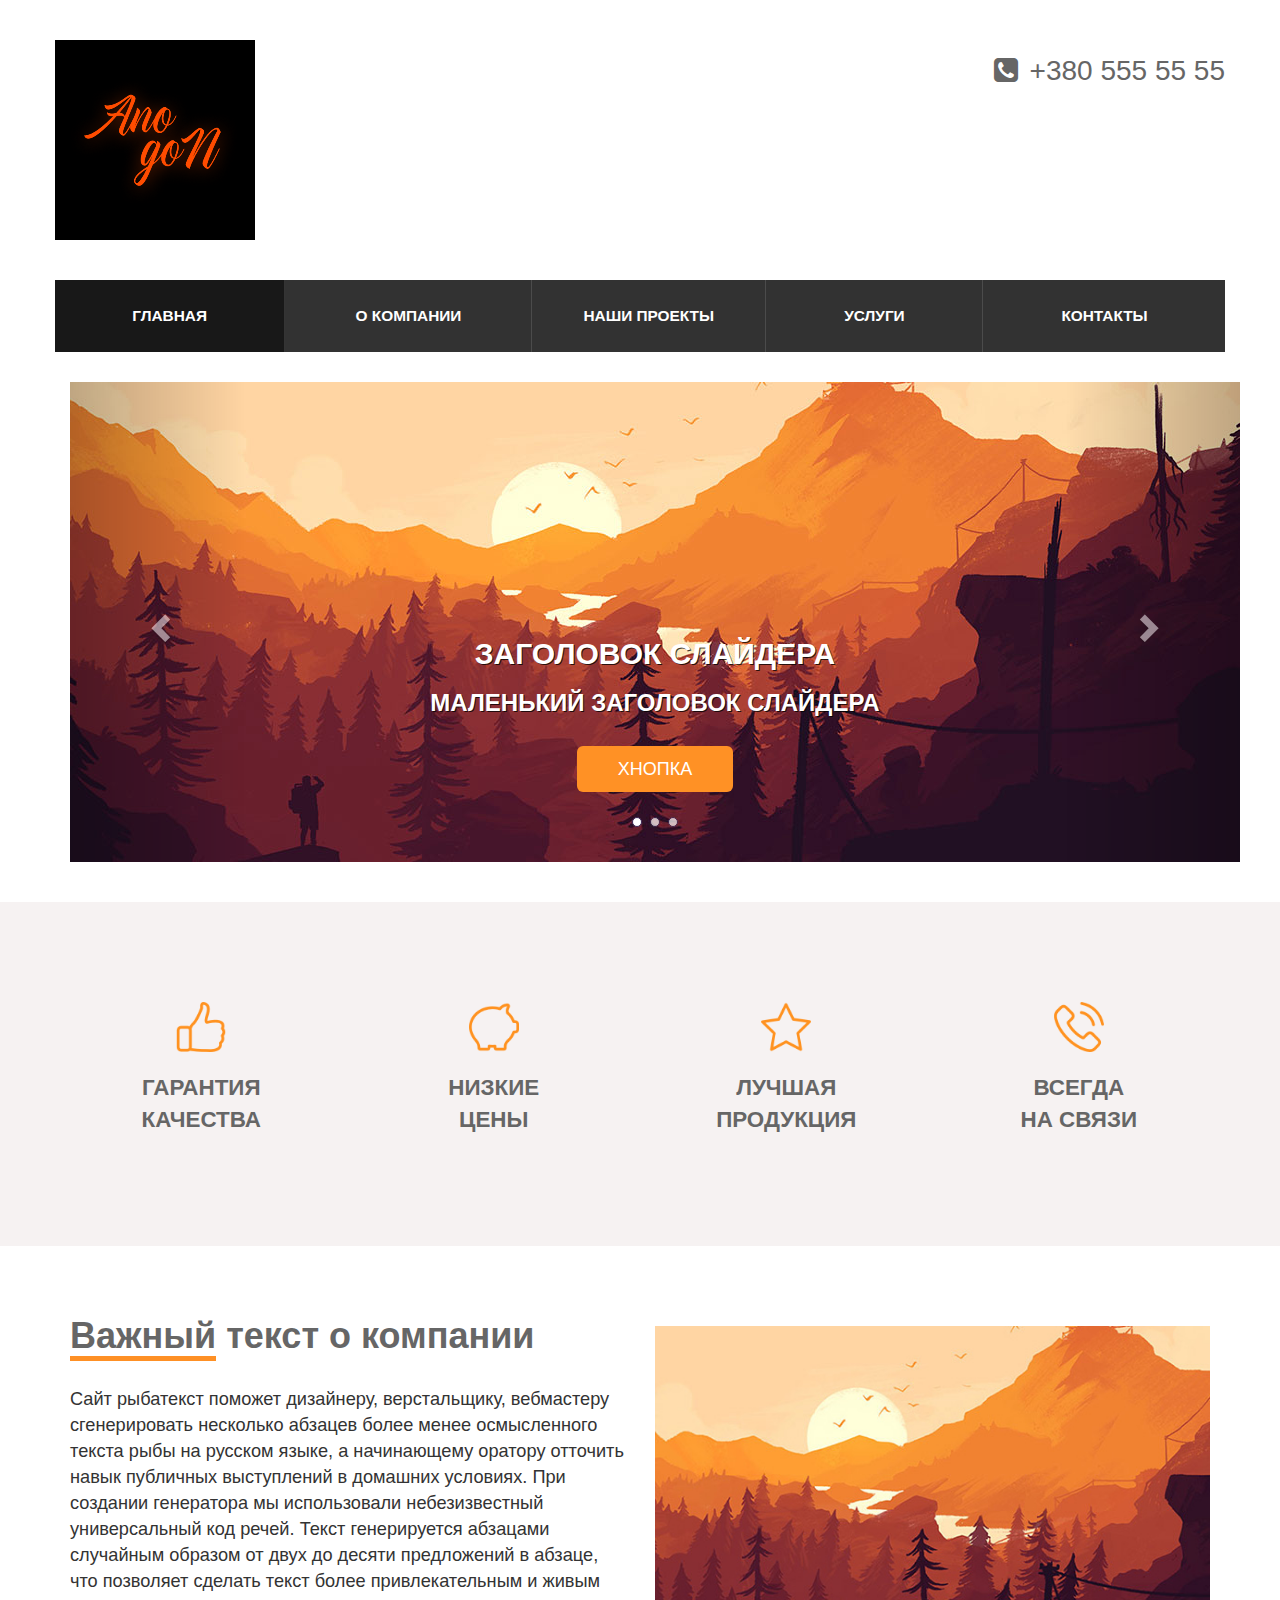
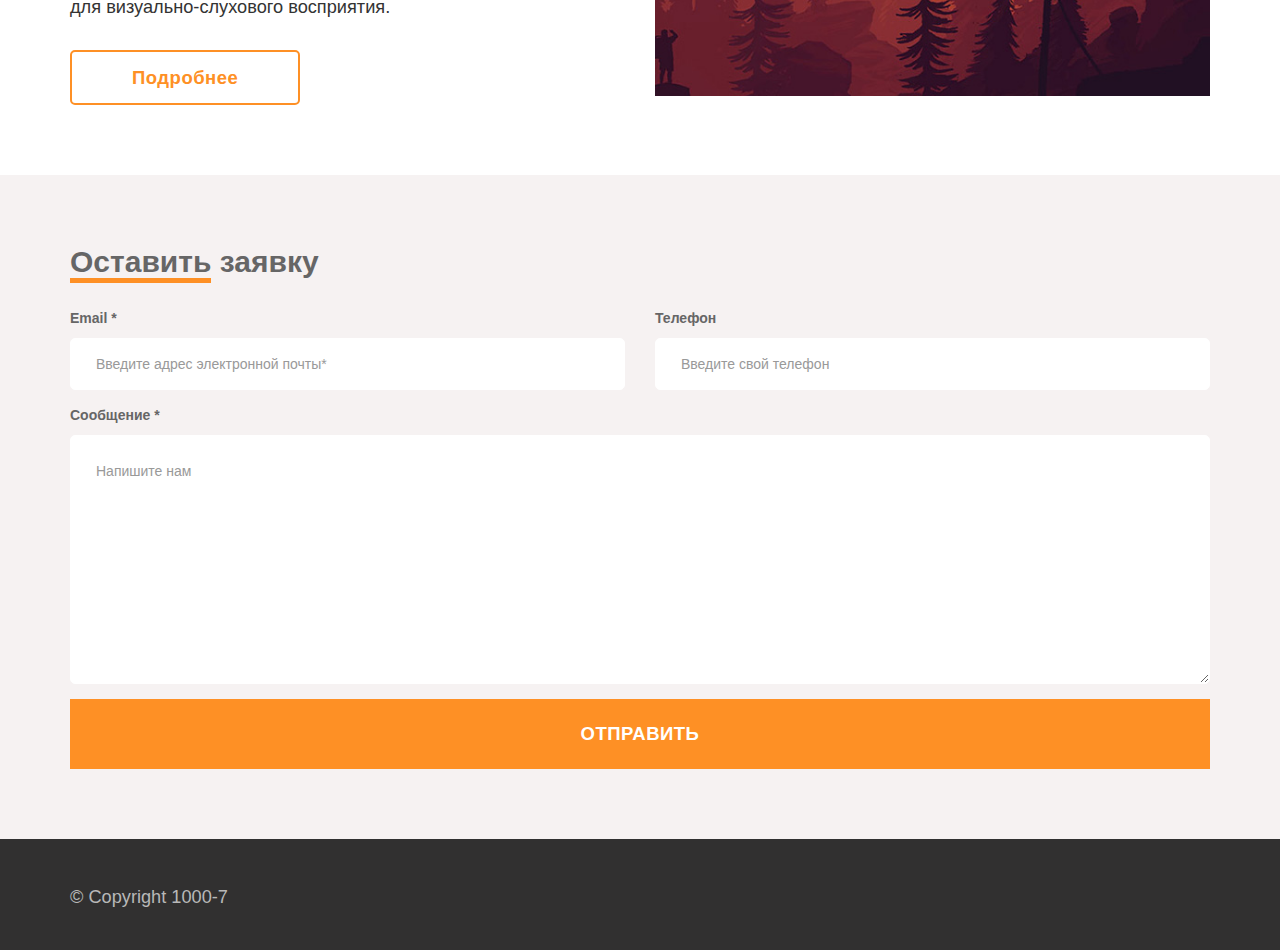
==== commit f8e24960: "96" ====
--- a/index.html
+++ b/index.html
@@ -1,439 +1,218 @@
 <!DOCTYPE html>
-<!--[if IE 8]> <html lang="en" class="ie8"> <![endif]-->  
-<!--[if IE 9]> <html lang="en" class="ie9"> <![endif]-->  
-<!--[if !IE]><!--> <html lang="en"> <!--<![endif]-->  
-<head>
-    <title>Responsive website template for developers</title>
-    <!-- Meta -->
+<html lang="ru">
+  <head>
     <meta charset="utf-8">
+  <style>
+   body {
+    background: #FF4C00 url(images/background.png); /* Цвет фона и путь к файлу */
+    color: #FF4C00; /* Цвет текста */
+   }
+  </style>
     <meta http-equiv="X-UA-Compatible" content="IE=edge">
-    <meta name="viewport" content="width=device-width, initial-scale=1.0">
-    <meta name="description" content="Responsive HTML5 website landing page for developers and startups">
-    <meta name="author" content="Xiaoying Riley at 3rd Wave Media">    
-    <link rel="shortcut icon" href="favicon.ico">  
-    <link href='http://fonts.googleapis.com/css?family=Open+Sans:300italic,400italic,600italic,700italic,800italic,400,300,600,700,800' rel='stylesheet' type='text/css'>
-    <!-- Global CSS -->
-    <link rel="stylesheet" href="assets/plugins/bootstrap/css/bootstrap.min.css">   
-    <!-- Plugins CSS -->
-    <link rel="stylesheet" href="assets/plugins/font-awesome/css/font-awesome.css">
-    <!-- Theme CSS -->  
-    <link id="theme-style" rel="stylesheet" href="assets/css/styles.css">
-    <!-- HTML5 shim and Respond.js for IE8 support of HTML5 elements and media queries -->
+    <meta name="viewport" content="width=device-width, initial-scale=1">
+    <title>anogon</title>
+    <link href="css/bootstrap.css" rel="stylesheet">
+    <link href="css/style.css" rel="stylesheet">
+    <link rel="stylesheet" href="css/animate.css"> 
+    <link rel="stylesheet" href="css/justified-nav.css">
+    <link rel="stylesheet" href="https://maxcdn.bootstrapcdn.com/font-awesome/4.5.0/css/font-awesome.min.css">
     <!--[if lt IE 9]>
-      <script src="https://oss.maxcdn.com/html5shiv/3.7.2/html5shiv.min.js"></script>
-      <script src="https://oss.maxcdn.com/respond/1.4.2/respond.min.js"></script>
-    <![endif]-->
-    
-</head> 
-
+		 <script src="https://oss.maxcdn.com/html5shiv/3.7.3/html5shiv.min.js"></script >
+		 <script src="https://oss.maxcdn.com/respond/1.4.2/respond.min.js"></script>
+		<![endif]-->  
+  </head>
 <body>
-    <!-- ******HEADER****** --> 
-    <header id="header" class="header">  
-        <div class="container">       
-            <h1 class="logo">
-                <a class="scrollto" href="#hero">
-                    <span class="logo-icon-wrapper"><img class="logo-icon" src="assets/images/logo-icon.svg" alt="icon"></span>
-                    <span class="text"><span class="highlight">APP</span>KIT</span></a>
-            </h1><!--//logo-->
-            <nav class="main-nav navbar-right" role="navigation">
-                <div class="navbar-header">
-                    <button class="navbar-toggle" type="button" data-toggle="collapse" data-target="#navbar-collapse">
-                        <span class="sr-only">Toggle navigation</span>
-                        <span class="icon-bar"></span>
-                        <span class="icon-bar"></span>
-                        <span class="icon-bar"></span>
-                    </button><!--//nav-toggle-->
-                </div><!--//navbar-header-->
-                <div id="navbar-collapse" class="navbar-collapse collapse">
-                    <ul class="nav navbar-nav">
-                        <li class="active nav-item"><a class="scrollto" href="#about">About</a></li>
-                        <li class="nav-item"><a class="scrollto" href="#testimonials">Testimonials</a></li>
-                        <li class="nav-item"><a class="scrollto" href="#features">Features</a></li>                        
-                        <li class="nav-item"><a class="scrollto" href="#team">Team</a></li>
-                        <li class="nav-item"><a class="scrollto" href="#pricing">Pricing</a></li>
-                        <li class="nav-item"><a class="scrollto" href="#contact">Contact</a></li>
-                    </ul><!--//nav-->
-                </div><!--//navabr-collapse-->
-            </nav><!--//main-nav-->                     
-        </div><!--//container-->
-    </header><!--//header-->
-    
-    <div id="hero" class="hero-section">
-        
-        <div id="hero-carousel" class="hero-carousel carousel carousel-fade slide" data-ride="carousel" data-interval="10000">
-            
-            <div class="figure-holder-wrapper">
-        		<div class="container">
-            		<div class="row">
-                		<div class="figure-holder">
-                	        <img class="figure-image img-responsive" src="assets/images/imac.png" alt="image" />
-                        </div><!--//figure-holder-->
-            		</div><!--//row-->
-        		</div><!--//container-->
-    		</div><!--//figure-holder-wrapper-->
-            
-			<!-- Indicators -->
-			<ol class="carousel-indicators">
-				<li class="active" data-slide-to="0" data-target="#hero-carousel"></li>
-				<li data-slide-to="1" data-target="#hero-carousel"></li>
-				<li data-slide-to="2" data-target="#hero-carousel"></li>
-			</ol>
-			
-			<!-- Wrapper for slides -->
-			<div class="carousel-inner">
-    			
-				<div class="item item-1 active">
-					<div class="item-content container">
-    					<div class="item-content-inner">
-    				        
-				            <h2 class="heading">AppKit is the perfect front-end <br class="hidden-xs">template for app developers</h2>
-				            <p class="intro">It helps developers to build beautiful and user-friendly web apps quickly and easily!</p>
-				            <a class="btn btn-primary btn-cta" href="https://wrapbootstrap.com/theme/admin-appkit-admin-theme-angularjs-WB051SCJ1?ref=3wm" target="_blank">Get Started</a>
-    				        
-    					</div><!--//item-content-inner-->
-					</div><!--//item-content-->
-				</div><!--//item-->
-				
-				<div class="item item-2">
-					<div class="item-content container">
-						<div class="item-content-inner">
-    				        
-				            <h2 class="heading">Angular Lover?</h2>
-				            <p class="intro">AppKit also comes with an Angular JS version. It empowers developers to create UI components with very little code. Feeding data into AppKit directives is quick and easy.</p>
-				            <a class="btn btn-primary btn-cta" href="https://wrapbootstrap.com/theme/admin-appkit-admin-theme-angularjs-WB051SCJ1?ref=3wm" target="_blank">Find out more</a>
-    				        
-    					</div><!--//item-content-inner-->
-					</div>
-				</div><!--//item-->
-				
-				<div class="item item-3">
-					<div class="item-content container">
-						<div class="item-content-inner">
-    				        
-				            <h2 class="heading">Ready to build outstanding apps?</h2>
-				            <p class="intro">Get AppKit today and it will supercharge your development. It's a must-have for any developers who are serious about building great products!</p>
-				            <a class="btn btn-primary btn-cta" href="https://wrapbootstrap.com/theme/admin-appkit-admin-theme-angularjs-WB051SCJ1?ref=3wm" target="_blank">Try it now</a>
-    				        
-    					</div><!--//item-content-inner-->
-					</div>
-				</div><!--//item-->
-			</div><!--//carousel-inner-->
-
-		</div><!--//carousel-->
-    </div><!--//hero-->
-    
-    <div id="about" class="about-section">
-        <div class="container text-center">
-            <h2 class="section-title">Why Use AppKit?</h2>
-            <p class="intro">Appkit uses modern front-end technologies and is packed with useful components and widgets to speed up your app development</p>
-            <ul class="technologies list-inline">
-                <li><img src="assets/images/logo-bootstrap.svg" alt="Bootstrap"></li>
-                <li><img src="assets/images/logo-angular.svg" alt="Angular"></li>
-                <li><img src="assets/images/logo-html5.svg" alt="HTML5"></li>
-                <li><img src="assets/images/logo-css3.svg" alt="CSS3"></li>
-                <li><img src="assets/images/logo-less.svg" alt="Less"></li>
-                <li><img src="assets/images/logo-jquery.svg" alt="jQuery"></li>
-            </ul>
-            
-            <div class="items-wrapper row">
-                <div class="item col-sm-4 col-xs-12">
-                    <div class="item-inner">
-                        <div class="figure-holder">
-                            <img class="figure-image" src="assets/images/figure-1.png" alt="image">
-                        </div><!--//figure-holder-->
-                        <h3 class="item-title">UX-Centered Design</h3>
-                        <div class="item-desc">
-                            Bespoke UX/UI design to enhance your app's user experience. Let AppKit take care of the design so you can develop without design resources.
-                        </div><!--//item-desc-->
-                    </div><!--//item-inner-->
-                </div><!--//item-->
-                <div class="item col-sm-4 col-xs-12">
-                    <div class="item-inner">
-                        <div class="figure-holder">
-                            <img class="figure-image" src="assets/images/figure-2.png" alt="image">
-                        </div><!--//figure-holder-->
-                        <h3 class="item-title">Supercharge App Development</h3>
-                        <div class="item-desc">
-                            AppKit provides developers with a ready-made front-end solution so you can concentrate on making your app’s back-end robust and awesome. It empowers small teams to create big things. </div><!--//item-desc-->
-                    </div><!--//item-inner-->
-                </div><!--//item-->
-                <div class="item col-sm-4 col-xs-12">
-                    <div class="item-inner">
-                        <div class="figure-holder">
-                            <img class="figure-image" src="assets/images/figure-3.png" alt="image">
-                        </div><!--//figure-holder-->
-                        <h3 class="item-title">Mobile First</h3>
-                        <div class="item-desc">
-                            Built on the popular Bootstrap framework, so the design is “Mobile First” and fully responsive. For a startup, building an HTML5 webapp which also works across mobile devices is the most cost-effective way to get your product off the ground.</div><!--//item-desc-->
-                    </div><!--//item-inner-->
-                </div><!--//item-->
-            </div><!--//items-wrapper-->
-        </div><!--//container-->
-    </div><!--//about-section-->
-    
-    <div id="testimonials" class="testimonials-section">
-        <div class="container">
-            <h2 class="section-title text-center">Many Happy Customers</h2>
-            <div class="item center-block">
-                <div class="profile-holder">
-                    <img class="profile-image" src="assets/images/profile-1.png" alt="profile">
-                </div>
-                <div class="quote-holder">
-                    <blockquote class="quote">
-                        <p>Testimonial goes here Donec felis odio, sagittis eu cursus ac, porttitor eu purus. In a bibendum dui. Nullam id est sed felis rutrum tincidunt eu nec nisi morbi euismod semper neque sed lobortis.</p>
-                        <div class="quote-source">
-                            <span class="name">@JohnK,</span>
-                            <span class="meta">San Francisco</span>
-                        </div><!--//quote-source-->
-                    </blockquote>
-                </div><!--//quote-holder-->
-            </div><!--//item-->
-            <div class="item item-reversed center-block">
-                <div class="profile-holder">
-                    <img class="profile-image" src="assets/images/profile-2.png" alt="profile">
-                </div>
-                <div class="quote-holder">
-                    <blockquote class="quote">
-                        <p>Testimonial goes here fermentum sed pharetra in, aliquet sodales quam. Ut sed turpis quis orci viverra aliquet interdum ut ipsum. </p>
-                        <div class="quote-source">
-                            <span class="name">@LisaWhite,</span>
-                            <span class="meta">London</span>
-                        </div><!--//quote-source-->
-                    </blockquote>
-                </div><!--//quote-holder-->
-            </div><!--//item-->
-            <div class="item center-block">
-                <div class="profile-holder">
-                    <img class="profile-image" src="assets/images/profile-3.png" alt="profile">
-                </div>
-                <div class="quote-holder">
-                    <blockquote class="quote">
-                        <p>Testimonial goes here vestibulum non hendrerit lorem, luctus tincidunt erat. Sed pharetra aliquam posuere. Pellentesque sollicitudin.</p>
-                        <div class="quote-source">
-                            <span class="name">@MattH,</span>
-                            <span class="meta">Berlin</span>
-                        </div><!--//quote-source-->
-                    </blockquote>
-                </div><!--//quote-holder-->
-            </div><!--//item-->
-            <div class="item item-reversed center-block">
-                <div class="profile-holder">
-                    <img class="profile-image" src="assets/images/profile-4.png" alt="profile">
-                </div>
-                <div class="quote-holder">
-                    <blockquote class="quote">
-                        <p>Testimonial goes here lorem ipsum dolor sit amet, consectetuer adipiscing elit. Aenean commodo ligula eget dolor. Aenean massa. Cum sociis natoque penatibus et magnis</p>
-                         <div class="quote-source">
-                            <span class="name">@RyanW,</span>
-                            <span class="meta">Paris</span>
-                        </div><!--//quote-source-->
-                    </blockquote>
-                    
-                </div><!--//quote-holder-->
-            </div><!--//item-->
-        </div><!--//container-->
-    </div><!--//testimonials-->
-    
-    <div id="features" class="features-section">
-        <div class="container text-center">
-            <h2 class="section-title">Discover Features</h2>
-            <p class="intro">AppKit comes with an AngularJS version, 4 colour schemes and 100+ components</p>
-            
-            <div class="tabbed-area row">
-                
-                <!-- Nav tabs -->
-                <ul class="feature-nav nav nav-pill nav-stacked text-left col-md-4 col-sm-6 col-xs-12 col-md-push-8 col-sm-push-6 col-xs-push-0" role="tablist">
-                     <li role="presentation" class="active"><a href="#feature-1" aria-controls="feature-1" role="tab" data-toggle="tab"><i class="fa fa-magic"></i>20+ Use Case-based App Pages</a></li>
-                     <li role="presentation"><a href="#feature-2" aria-controls="feature-2" role="tab" data-toggle="tab"><i class="fa fa-cubes"></i>100+ Components and Widgets</a></li>
-                     <li role="presentation"><a href="#feature-3" aria-controls="feature-3" role="tab" data-toggle="tab"><i class="fa fa-bar-chart"></i>Useful Chart Libraries</a></li>
-                    
-                    <li role="presentation"><a href="#feature-4" aria-controls="feature-4" role="tab" data-toggle="tab"><i class="fa fa-star"></i>AngularJS Version Included</a></li>
-                    
-                    <li role="presentation"><a href="#feature-5" aria-controls="feature-5" role="tab" data-toggle="tab"><i class="fa fa-rocket"></i>Built on Bootstrap 3</a></li>
-                    
-                    <li role="presentation"><a href="#feature-6" aria-controls="feature-6" role="tab" data-toggle="tab"><i class="fa fa-tablet"></i>Fully Responsive</a></li>
-                    <li role="presentation"><a href="#feature-7" aria-controls="feature-7" role="tab" data-toggle="tab"><i class="fa fa-file-code-o"></i>Valid HTML5 + CSS3</a></li>
-                    <li role="presentation"><a href="#feature-8" aria-controls="feature-8" role="tab" data-toggle="tab"><i class="fa fa-heart"></i>Free Updates &amp; Support + Documentation</a></li>
-                    
-                </ul>
-                
-                <!-- Tab panes -->
-                <div class="feature-content tab-content col-md-8 col-sm-6 col-xs-12 col-md-pull-4 col-sm-pull-6 col-xs-pull-0">
-                    <div role="tabpanel" class="tab-pane fade in active" id="feature-1">
-                        <a href="https://wrapbootstrap.com/theme/admin-appkit-admin-theme-angularjs-WB051SCJ1?ref=3wm" target="_blank"><img class="img-responsive" src="assets/images/feature-1.png" alt="screenshot" ></a>
-                    </div>
-                    <div role="tabpanel" class="tab-pane fade" id="feature-2">
-                        <a href="https://wrapbootstrap.com/theme/admin-appkit-admin-theme-angularjs-WB051SCJ1?ref=3wm" target="_blank"><img class="img-responsive" src="assets/images/feature-2.png" alt="screenshot" ></a>
-                    </div>
-                    <div role="tabpanel" class="tab-pane fade" id="feature-3">
-                        <a href="https://wrapbootstrap.com/theme/admin-appkit-admin-theme-angularjs-WB051SCJ1?ref=3wm" target="_blank"><img class="img-responsive" src="assets/images/feature-3.png" alt="screenshot" ></a>
-                    </div>
-                    <div role="tabpanel" class="tab-pane fade" id="feature-4">
-                        <a href="https://wrapbootstrap.com/theme/admin-appkit-admin-theme-angularjs-WB051SCJ1?ref=3wm" target="_blank"><img class="img-responsive" src="assets/images/feature-4.png" alt="screenshot" ></a>
-                    </div>
-                    <div role="tabpanel" class="tab-pane fade" id="feature-5">
-                        <a href="https://wrapbootstrap.com/theme/admin-appkit-admin-theme-angularjs-WB051SCJ1?ref=3wm" target="_blank"><img class="img-responsive" src="assets/images/feature-5.png" alt="screenshot" ></a>
-                    </div>
-                    <div role="tabpanel" class="tab-pane fade" id="feature-6">
-                        <a href="https://wrapbootstrap.com/theme/admin-appkit-admin-theme-angularjs-WB051SCJ1?ref=3wm" target="_blank"><img class="img-responsive" src="assets/images/feature-6.png" alt="screenshot" ></a>
-                    </div>
-                    <div role="tabpanel" class="tab-pane fade" id="feature-7">
-                        <a href="https://wrapbootstrap.com/theme/admin-appkit-admin-theme-angularjs-WB051SCJ1?ref=3wm" target="_blank"><img class="img-responsive" src="assets/images/feature-7.png" alt="screenshot" ></a>
-                    </div>
-                    <div role="tabpanel" class="tab-pane fade" id="feature-8">
-                        <a href="https://wrapbootstrap.com/theme/admin-appkit-admin-theme-angularjs-WB051SCJ1?ref=3wm" target="_blank"><img class="img-responsive" src="assets/images/feature-8.png" alt="screenshot" ></a>
-                    </div>
-                    
-                </div><!--//feature-content-->
-
-                
-            </div><!--//tabbed-area-->
-            
-        </div><!--//container-->
-    </div><!--//features-->
-    
-    <div class="team-section" id="team">
-        <div class="container text-center">
-            <h2 class="section-title">Our Team</h2>
-            <p class="intro">See who are behind AppKit</p>
-            <div class="story">
-                <p>AppKit is created by Xiaoying Riley and Tomasz Najdek. Xiaoying and Tom got to know each other while working as freelancers on Google projects and became good friends. They firmly believe with the right resource, solopreneurs and small teams can execute beautiful products too. Thus they made AppKit to help developers and startups make outstanding products - the internet has made it possible for the "small guys" to compete directly with the "big guys".</p>
-            </div>
-            <div class="members-wrapper row">
-                <div class="item col-md-6 col-sm-6 col-xs-12">
-                    <div class="item-inner">
-                        <div class="profile">
-                            <img class="profile-image" src="assets/images/team-1.png" alt="Xiaoying Riley" />
-                        </div>
-                        
-                        <div class="member-content">
-                            <h3 class="member-name">Xiaoying Riley</h3>
-                            <div class="member-title">Full-Stack Designer</div>
-                            <ul class="social list-inline">
-                                <li><a class="twitter" href="https://twitter.com/3rdwave_themes" target="_blank"><i class="fa fa-twitter"></i></a></li>
-                                
-                                <li><a class="facebook" href="https://www.facebook.com/3rdwavethemes/" target="_blank"><i class="fa fa-facebook"></i></a></li>
-                                <li><a class="github" href="https://github.com/xriley" target="_blank"><i class="fa fa-github"></i></a></li>
-                                <li><a class="dribbble" href="https://dribbble.com/Xiaoying" target="_blank"><i class="fa fa-dribbble"></i></a></li>
-                               <li><a class="linkedin" href="https://uk.linkedin.com/in/xiaoying" target="_blank"><i class="fa fa-linkedin"></i></a></li>
-                                
-                            </ul>
-                            <div class="member-desc">
-                               <p>Xiaoying is the UX/UI designer behind AppKit. She loves designing and making Bootstrap themes/templates for developers and startups. You can find her sharing useful UX and webdev related content on <a href="https://twitter.com/3rdwave_themes" target="_blank">Twitter</a> and <a href="https://www.facebook.com/3rdwavethemes/" target="_blank">Facebook</a>. Follow her if you like what she does!</p>
-                            </div><!--//member-desc-->
-                        </div><!--//member-content-->
-                    </div><!--//item-inner-->
-                </div><!--//item-->
-                <div class="item col-md-6 col-sm-6 col-xs-12">
-                    <div class="item-inner">
-                        <div class="profile">
-                            <img class="profile-image" src="assets/images/team-2.png" alt="Tom Najdek" />
-                        </div>
-                        
-                        <div class="member-content">
-                            <h3 class="member-name">Tomasz Najdek</h3>
-                            <div class="member-title">Full-Stack Developer</div>
-                            <ul class="social list-inline">
-                                <li><a class="twitter" href="http://twitter.com/tnajdek" target="_blank"><i class="fa fa-twitter"></i></a></li>
-                                <li><a href="https://www.doppnet.com/" target="_blank"><i class="fa fa-globe"></i></a></li>
-                                <li><a class="github" href="https://github.com/tnajdek" target="_blank"><i class="fa fa-github"></i></a></li>
-                               
-                                
-                            </ul>
-                            <div class="member-desc">
-                                <p>Tom takes care of everything on the programming end making the interface rich and flexible. He is a full-stack developer specialising in building large, scalable and user-friendly web apps. Follow him on <a href="https://twitter.com/tnajdek" target="_blank">Twitter</a> for fresh developer tips and check out his <a href="https://github.com/tnajdek" target="_blank">Github</a> for useful open-source tools.
-</p>
-                            </div><!--//member-desc-->
-                        </div><!--//member-content-->
-                    </div><!--//item-inner-->
-                </div><!--//item-->
-            </div><!--//members-wrapper-->
+
+<section id="header">
+
+<header>
+  <div class="container">
+    <div class="row">
+      <div class="col-md-6 hero fadeInUp animated">
+        <img src="images/Group 1.png" alt="">
+      </div>
+      <div class="col-md-6 text-right phone">+380 555 55 55</div>
+    </div>
+  </div>
+</header>	
+
+<div class="container">
+<div class="row">
+	<div class="item" style="background-image: url(images/background.png)">
+  <nav>
+    <ul class="nav nav-justified">
+      <li class="active"><a href="#">Главная</a></li>
+      <li><a href="#">О компании</a></li>
+      <li><a href="#">Наши проекты</a></li>
+      <li><a href="#">Услуги</a></li>
+      <li><a href="#">Контакты</a></li>
+    </ul>
+  </nav>
+</div>
+</div>
+
+<section id="slider">
+  <div class="container">
+     <div class="row">
+     <div id="carousel-example-generic" class="carousel slide carousel-fade carousel-animate carousel-bg" data-ride="carousel">
+
+     <ol class="carousel-indicators">
+       <li data-target="#carousel-example-generic" data-slide-to="0" class="active"></li>
+       <li data-target="#carousel-example-generic" data-slide-to="1"></li>
+       <li data-target="#carousel-example-generic" data-slide-to="2"></li>
+     </ol>
+
+     <div class="carousel-inner" role="listbox">
+       <div class="item active" style="background-image: url(images/slide_1.jpg)">
+         <div class="carousel-caption">
+           <div class="hero">
+             <hgroup class="zoomInDown animated">
+               <h2 class="fadeInLeft animated">Заголовок слайдера</h1>
+               <h3 class="slideInRight animated">Маленький заголовок слайдера</h3>
+             </hgroup>
+             <button class="btn btn-hero btn-lg bounceInUp animated" role="button">Xнопка</button>
+           </div>
+         </div>
+       </div>
+       <div class="item" style="background-image: url(images/slide_1.jpg)">
+         <div class="carousel-caption">
+           <div class="hero fadeInUp animated">
+           <hgroup>
+             <h2>Заголовок слайдера #2</h1>
+             <h3>Маленький заголовок слайдера #2</h3>
+           </hgroup>
+           <button class="btn btn-hero btn-lg zoomIn animated" role="button">Xнопка</button>
+           </div>
+         </div>
+       </div>
+       <div class="item" style="background-image: url(images/slide_1.jpg)">
+         <div class="carousel-caption">
+           <div class="hero rollIn animated">
+             <hgroup class="rotateInDownRight animated">
+               <h2>Заголовок слайдера #3</h1>
+               <h3>Маленький заголовок слайдера #3</h3>
+             </hgroup>
+             <button class="btn btn-hero btn-lg" role="button">Xнопка</button>
+           </div>
+         </div>
+       </div>
+     </div>
+
+     <a class="left carousel-control" href="#carousel-example-generic" role="button" data-slide="prev">
+       <span class="glyphicon glyphicon-chevron-left" aria-hidden="true"></span>
+       <span class="sr-only">Назад</span>
+     </a>
+     <a class="right carousel-control" href="#carousel-example-generic" role="button" data-slide="next">
+       <span class="glyphicon glyphicon-chevron-right" aria-hidden="true"></span>
+       <span class="sr-only">Вперёд</span>
+     </a>
+     </div>
+
+    </div>
+  </div>
+</section>
+
+</section>
+
+<section id="advantage">
+  <div class="container">
+    <div class="row">
+      <div class="col-md-3 text-center hero fadeInUp animated">
+        <img src="images/like.png" alt="">
+        <p>Гарантия<br/>качества</p>
+      </div>
+      <div class="col-md-3 text-center hero fadeInUp animated">
+        <img src="images/piggy-bank.png" alt="">
+        <p>Низкие<br/>цены</p>
+      </div>
+      <div class="col-md-3 text-center hero fadeInUp animated">
+        <img src="images/star.png" alt="">
+        <p>Лучшая<br/>продукция</p>
+      </div>
+      <div class="col-md-3 text-center hero fadeInUp animated">
+        <img src="images/phone-call.png" alt="">
+        <p>Всегда<br/>на связи</p>
+      </div>
+    </div>
+  </div>
+</section>
+
+
+<section id="about">
+  <div class="container">
+    <div class="row">
+      <div class="col-md-6">
+        <h1><span>Важный</span> текст о компании</h1>
+        <p>
+          Сайт рыбатекст поможет дизайнеру, верстальщику, вебмастеру сгенерировать несколько абзацев более менее осмысленного текста рыбы на русском языке, а начинающему оратору отточить навык публичных выступлений в домашних условиях. При создании генератора мы использовали небезизвестный универсальный код речей. Текст генерируется абзацами случайным образом от двух до десяти предложений в абзаце, что позволяет сделать текст более привлекательным и живым для визуально-слухового восприятия.
+        </p>
+        <a href="/" id="btn-more">Подробнее</a>
+      </div>
+      <div class="col-md-6">
+        <img src="images/img.jpg" alt="">
+      </div>
+    </div>
+  </div>
+</section>
+
+<section id="message">
+  <div class="container">
+    <div class="row">
+      <div class="col-md-12">
+        <h2><span>Оставить</span> заявку</h2>
+         <form id="contact-form" method="post" action="contact.php" role="form">
+          <div class="messages"></div>
+           <div class="controls">
+             <div class="row">
+               <div class="col-md-6">
+                 <div class="form-group">
+                   <label for="form_email">Email *</label>
+                    <input id="form_email" type="email" name="email" class="form-control" placeholder="Введите адрес электронной почты*" required="required" data-error="Требуется действующее электронное письмо.">
+                   <div class="help-block with-errors"></div>
+                 </div>
+               </div>
+               <div class="col-md-6">
+                 <div class="form-group">
+                   <label for="form_phone">Телефон</label>
+                    <input id="form_phone" type="tel" name="phone" class="form-control" placeholder="Введите свой телефон">
+                   <div class="help-block with-errors"></div>
+                 </div>
+               </div>
+             </div>
+             <div class="row">
+               <div class="col-md-12">
+                 <div class="form-group">
+                   <label for="form_message">Сообщение *</label>
+                    <textarea id="form_message" name="message" class="form-control" placeholder="Напишите нам" rows="4" required="required" data-error="Пожалуйста, оставьте нам сообщение."></textarea>
+                   <div class="help-block with-errors"></div>
+                 </div>
+               </div>
+               <div class="col-md-12 text-center">
+                  <input type="submit" id="button_contacts" value="Отправить">
+               </div>
+             </div>
+           </div>
+         </form>
         </div>
-    </div><!--//team-section-->
-    
-    <div id="pricing" class="pricing-section">
-        <div class="container text-center">
-            <h2 class="section-title">Pricing</h2>
-            <div class="intro">AppKit's future updates are 100% FREE for existing customers</div>
-            <div class="pricing-wrapper">
-                <div class="item item-1 col-md-4 col-sm-4 col-xs-12">
-                    <div class="item-inner">
-                        <h3 class="item-heading">Single Application</h3>
-                        <div class="price-figure">
-                            <span class="currency">$</span><span class="number">20</span>
-                        </div><!--//price-figure-->
-                        <div class="price-desc">
-                            <p>Restricted to a single installation...</p>
-                            <a href="https://wrapbootstrap.com/theme/admin-appkit-admin-theme-angularjs-WB051SCJ1?ref=3wm" target="_blank">License Details</a>
-                            
-                            
-                        </div><!--//price-desc-->
-                        <a class="btn btn-cta" href="https://wrapbootstrap.com/theme/admin-appkit-admin-theme-angularjs-WB051SCJ1?ref=3wm">Buy Now</a>
-                        
-                    </div><!--//item-inner-->
-                </div><!--//item-->
-                <div class="item item-2 col-md-4 col-sm-4 col-xs-12">
-                    <div class="item-inner">
-                        <h3 class="item-heading">Multiple Applications</h3>
-                        <div class="price-figure">
-                            <span class="currency">$</span><span class="number">80</span>
-                        </div><!--//price-figure-->
-                        <div class="price-desc">
-                            <p>May extend to multiple installations...</p>
-                            <a href="https://wrapbootstrap.com/theme/admin-appkit-admin-theme-angularjs-WB051SCJ1?ref=3wm" target="_blank">License Details</a>
-                            
-                            
-                        </div><!--//price-desc-->
-                        <a class="btn btn-cta" href="https://wrapbootstrap.com/theme/admin-appkit-admin-theme-angularjs-WB051SCJ1?ref=3wm">Buy Now</a>
-                        
-                    </div><!--//item-inner-->
-                </div><!--//item-->
-                
-                <div class="item item-3 col-md-4 col-sm-4 col-xs-12">
-                    <div class="item-inner">
-                        <h3 class="item-heading">Extended</h3>
-                        <div class="price-figure">
-                            <span class="currency">$</span><span class="number">1200</span>
-                        </div><!--//price-figure-->
-                        <div class="price-desc">
-                            <p>May license, sublicense, redistribute, or resell the item...</p>
-                            <a href="https://wrapbootstrap.com/theme/admin-appkit-admin-theme-angularjs-WB051SCJ1?ref=3wm" target="_blank">License Details</a>
-                        </div><!--//price-desc-->
-                        <a class="btn btn-cta" href="https://wrapbootstrap.com/theme/admin-appkit-admin-theme-angularjs-WB051SCJ1?ref=3wm" target="_blank">Buy Now</a>
-                        
-                    </div><!--//item-inner-->
-                </div><!--//item-->
-            </div><!--//pricing-wrapper-->
-            
-        </div><!--//container-->
-    </div><!--//pricing-section-->
-    <div id="contact" class="contact-section">
-        <div class="container text-center">
-            <h2 class="section-title">Contact Us</h2>
-            <div class="contact-content">
-                <p>Lorem ipsum dolor sit amet, consectetuer adipiscing elit. Aenean commodo ligula eget dolor. Aenean massa. Cum sociis natoque penatibus et magnis dis parturient montes, nascetur ridiculus mus. Donec quam felis.</p>
-                
-            </div>
-            <a class="btn btn-cta btn-primary" href="https://wrapbootstrap.com/theme/admin-appkit-admin-theme-angularjs-WB051SCJ1?ref=3wm">Get in Touch</a>
-            
-        </div><!--//container-->
-    </div><!--//contact-section-->
-    
-    <footer class="footer text-center">
-        <div class="container">
-            <!--/* This template is released under the Creative Commons Attribution 3.0 License. Please keep the attribution link below when using for your own project. Thank you for your support. :) If you'd like to use the template without the attribution, you can check out other license options via our website: themes.3rdwavemedia.com */-->
-            <small class="copyright">Designed with <i class="fa fa-heart"></i> by <a href="http://themes.3rdwavemedia.com/" target="_blank">Xiaoying Riley</a> for developers</small>
-            
-            
-        </div><!--//container-->
-    </footer>
-     
-    <!-- Javascript -->          
-    <script type="text/javascript" src="assets/plugins/jquery-1.12.3.min.js"></script>
-    <script type="text/javascript" src="assets/plugins/bootstrap/js/bootstrap.min.js"></script>
-    <script type="text/javascript" src="assets/plugins/jquery-scrollTo/jquery.scrollTo.min.js"></script>     
-    <script type="text/javascript" src="assets/js/main.js"></script> 
-       
+      </div>
+    </div>
+  </div>
+</section>
+
+<footer>
+    <div class="container">
+      <div class="row">
+        <div class="col-md-6 text-left hidden-xs">
+          <div id="copyright">
+            <p id="copyright-block">© Copyright 1000-7</p>
+          </div>
+        </div>
+        </div>
+      </div>
+    </div>
+  </footer>
+
+   <script src="https://ajax.googleapis.com/ajax/libs/jquery/1.12.4/jquery.min.js"></script>
+   <script src="js/bootstrap.js"></script>	
 </body>
-</html> 
-
+</html>--- a/css/style.css
+++ b/css/style.css
@@ -0,0 +1 @@
+.font{font-family:arial}h1,h2,h3,h4,h5,h6{color:#666;font-weight:700;font-family:arial}p{font-size:1.3em}section#header{background:#fff}header .container{padding:40px 0}header .container .logo{font-size:2em;padding-top:10px;color:#ff9125;text-transform:uppercase;font-weight:700;font-family:arial}header .container .phone{font-size:2em;padding-top:10px;color:#666;text-transform:uppercase}.phone::before{content:"\f098";font-family:FontAwesome;padding-right:12px;color:#666}#slider{margin-top:50px}#slider h2,#slider h3{color:#fff;font-family:arial}.carousel-animate .carousel-indicators>li{margin:0 2px;background-color:#fff;border-color:#3a2453;opacity:.7}.carousel-animate .carousel-indicators>li.active{width:10px;height:10px;opacity:1}.carousel-animate .hero{color:#fff;text-align:center;text-transform:uppercase;text-shadow:1px 1px 0 rgba(0,0,0,.75)}.btn.btn-lg{padding:10px 40px}.btn.btn-hero,.btn.btn-hero:focus,.btn.btn-hero:hover{color:#fff;background-color:#ff9125;outline:0;margin:20px auto;text-transform:uppercase;font-family:arial}@media screen and (max-width:640px){.hero h1{font-size:2em}}.carousel-fade .carousel-inner .item{transition-property:opacity}.carousel-fade .carousel-inner .active.left,.carousel-fade .carousel-inner .active.right,.carousel-fade .carousel-inner .item{opacity:0}.carousel-fade .carousel-inner .active,.carousel-fade .carousel-inner .next.left,.carousel-fade .carousel-inner .prev.right{opacity:1}.carousel-fade .carousel-inner .active.left,.carousel-fade .carousel-inner .active.right,.carousel-fade .carousel-inner .next,.carousel-fade .carousel-inner .prev{left:0;transform:translate3d(0,0,0)}.carousel-bg .carousel-inner .item{background-color:#2f4f4f;background-size:cover;background-position:center;min-height:480px}#advantage{padding-top:50px;padding-bottom:50px;margin-top:40px;background:#f6f2f2}#advantage p{font-family:arial;font-weight:700;font-size:1.6em;text-transform:uppercase;padding-top:20px;color:#666}#advantage .col-md-3{padding:50px 0;-webkit-transition:all 1s ease;-moz-transition:all 1s ease;-o-transition:all 1s ease;-ms-transition:all 1s ease;transition:all 1s ease}#advantage .col-md-3 img{width:50px}#advantage .col-md-3:hover{box-shadow:-2.2px -13.8px 73px 0 rgba(0,0,0,.29)}#about{margin-top:50px;margin-bottom:70px}#about h1{margin-bottom:30px}#about h1 span{border-bottom:5px solid #fe9025}#about img{width:100%;padding-top:30px}#about #btn-more{background:0 0;padding:18px 60px;margin-top:20px;border:2px solid #fe9025;border-radius:5px;color:#fe9025;display:inline-block;font:700 18.5px 'Open Sans Bold',Arial,sans-serif;letter-spacing:.5px;line-height:15px;text-decoration:none;transition:background .6s,color .6s}#about #btn-more:hover{background:#fe9025;color:#fff}#message{background:#f6f2f2;padding-top:50px;padding-bottom:70px}#message h2{margin-bottom:30px}#message h2 span{border-bottom:5px solid #fe9025}#message label{color:#666;margin-bottom:10px}#message #form_email,#message #form_message,#message #form_phone{border-radius:5px;box-sizing:border-box;border:1px solid #fff;box-shadow:none}#message #form_email,#message #form_phone{padding:25px 25px}#message #form_message{height:249px;padding:25px 25px}#message #button_contacts{background:#fe9025;padding:22px 0;width:100%;border:2px solid #fe9025;color:#fff;cursor:pointer;font:700 18.5px 'Open Sans',Arial,sans-serif;letter-spacing:.5px;text-transform:uppercase;transition:background .6s,color .6s}#message #button_contacts:hover{background:0 0;color:#fe9025}footer{background:#313030;padding:45px 0 30px}footer #copyright{color:#b8b8b8}footer #develop a{color:#b8b8b8}footer #develop a span{color:#fe9025}@media (min-width:0px) and (max-width:320px){header .logo{text-align:center}header .phone{text-align:center;font-size:2em!important}footer #develop{text-align:center}}@media (min-width:321px) and (max-width:480px){header .logo{text-align:center}header .phone{text-align:center;font-size:2em!important}footer #develop{text-align:center}}@media (min-width:481px) and (max-width:768px){header .logo{text-align:center}header .phone{text-align:center;font-size:2em!important}footer #develop{text-align:center}}--- a/css/justified-nav.css
+++ b/css/justified-nav.css
@@ -0,0 +1 @@
+.footer{padding-top:40px;padding-bottom:40px;margin-top:40px;border-top:1px solid #eee}.jumbotron{text-align:center;background-color:transparent}.jumbotron .btn{padding:14px 24px;font-size:21px}.nav-justified{transition:background 800ms,box-shadow 800ms}.nav > li > a:hover,.nav > li > a:focus{background-color:#000;opacity:.9}.nav-justified > li > a{padding-top:25px;padding-bottom:25px;margin-bottom:0;font-weight:700;color:#fff;background:#000;opacity:.8;text-transform:uppercase;font-family:'Helios Black',arial;font-size:1.1em}.nav-justified > .active > a,.nav-justified > .active > a:hover,.nav-justified > .active > a:focus{background-color:#000;opacity:.9}.nav-justified > li:last-child > a{border-bottom:0}@media (min-width: 768px){.nav-justified{max-height:52px}.nav-justified > li > a{border-right:1px solid #1f1f1f;border-left:1px solid #000}.nav-justified > li:first-child > a{border-left:0}.nav-justified > li:last-child > a{border-right:0}}@media screen and (min-width: 768px){.masthead,.marketing,.footer{padding-right:0;padding-left:0}}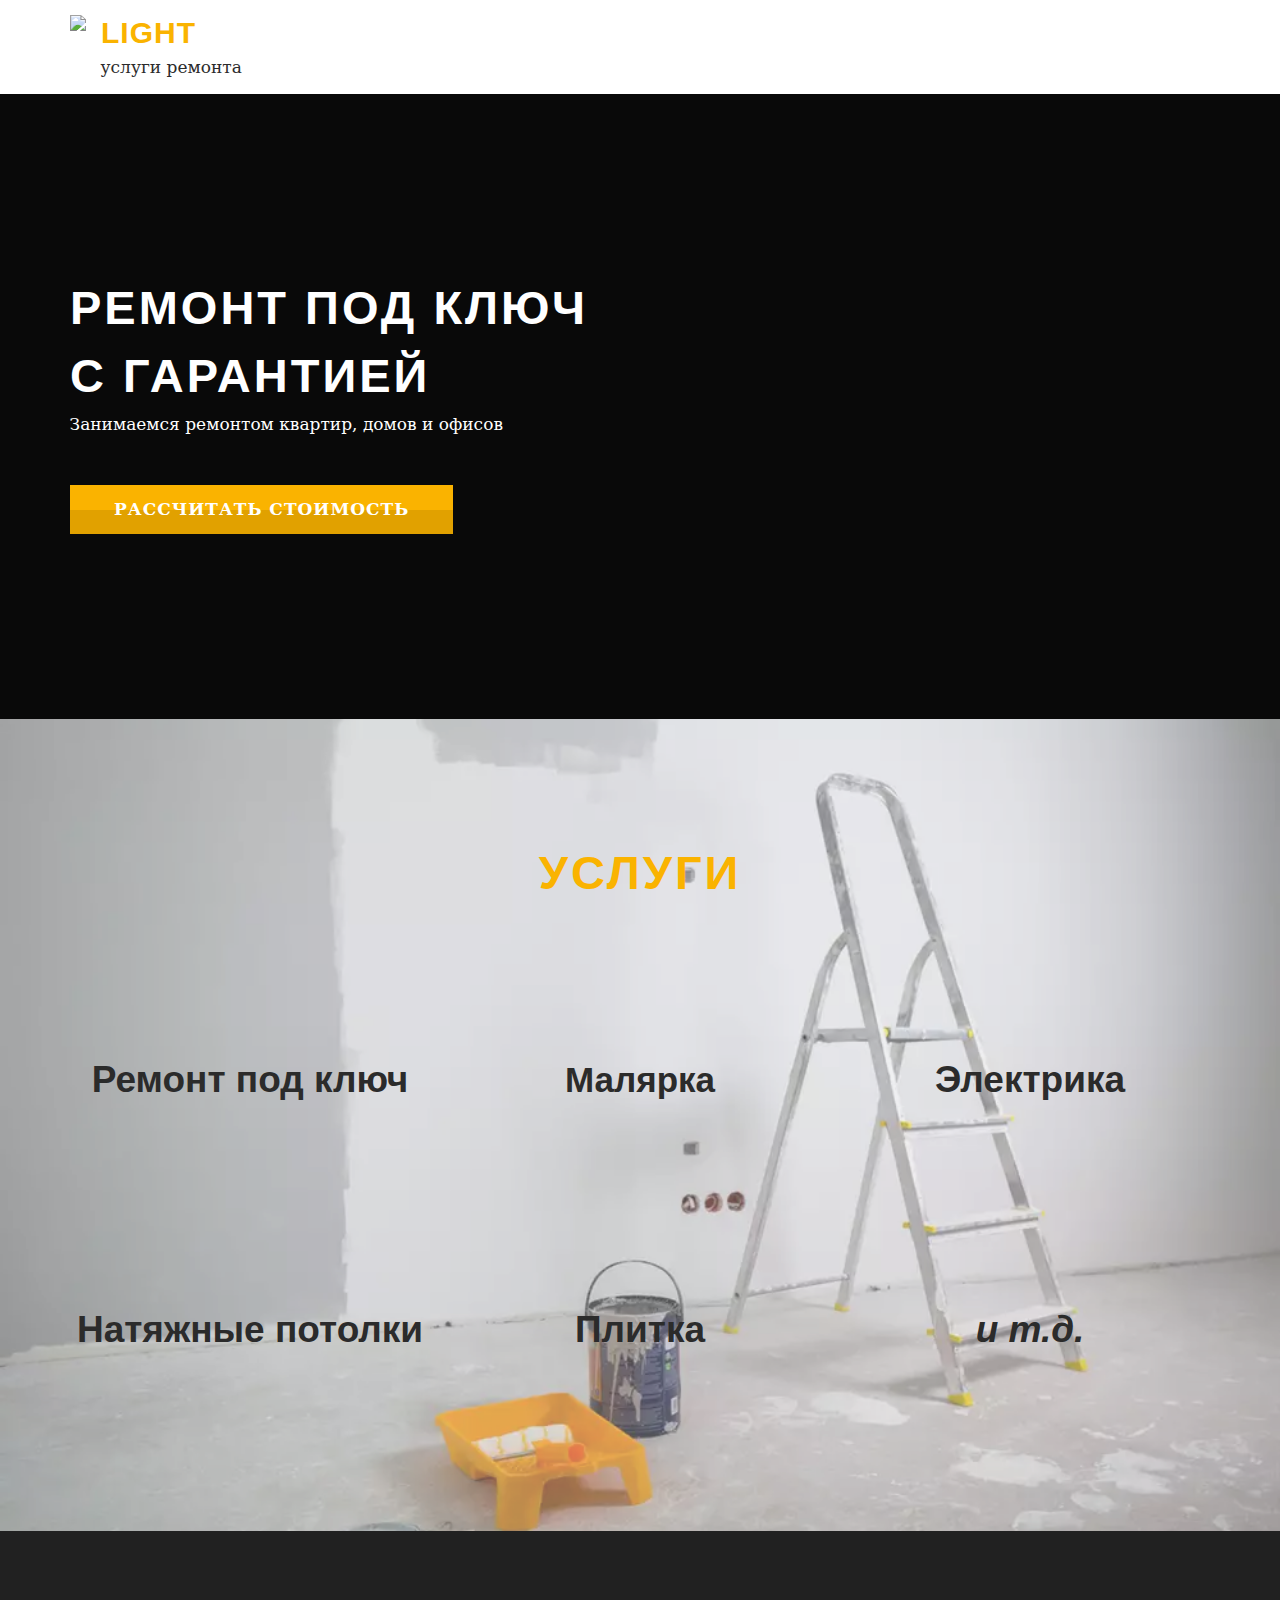
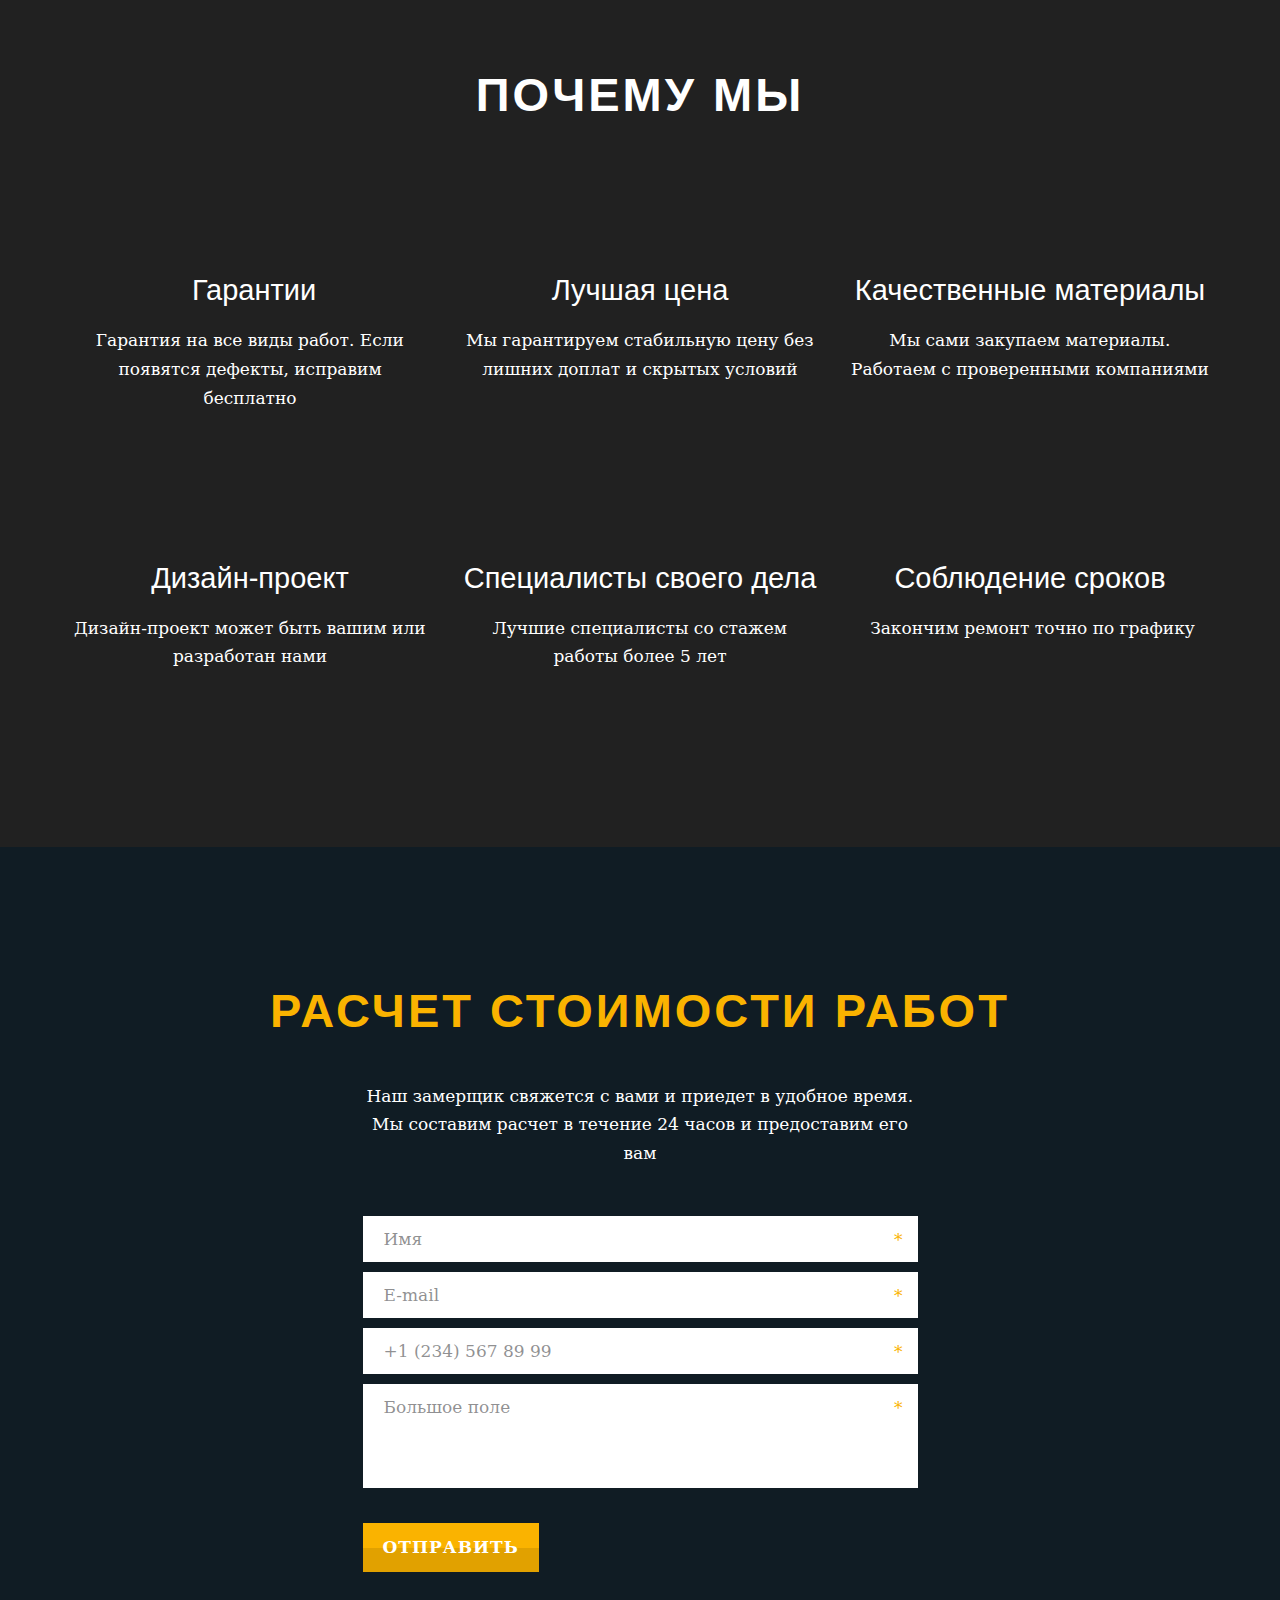
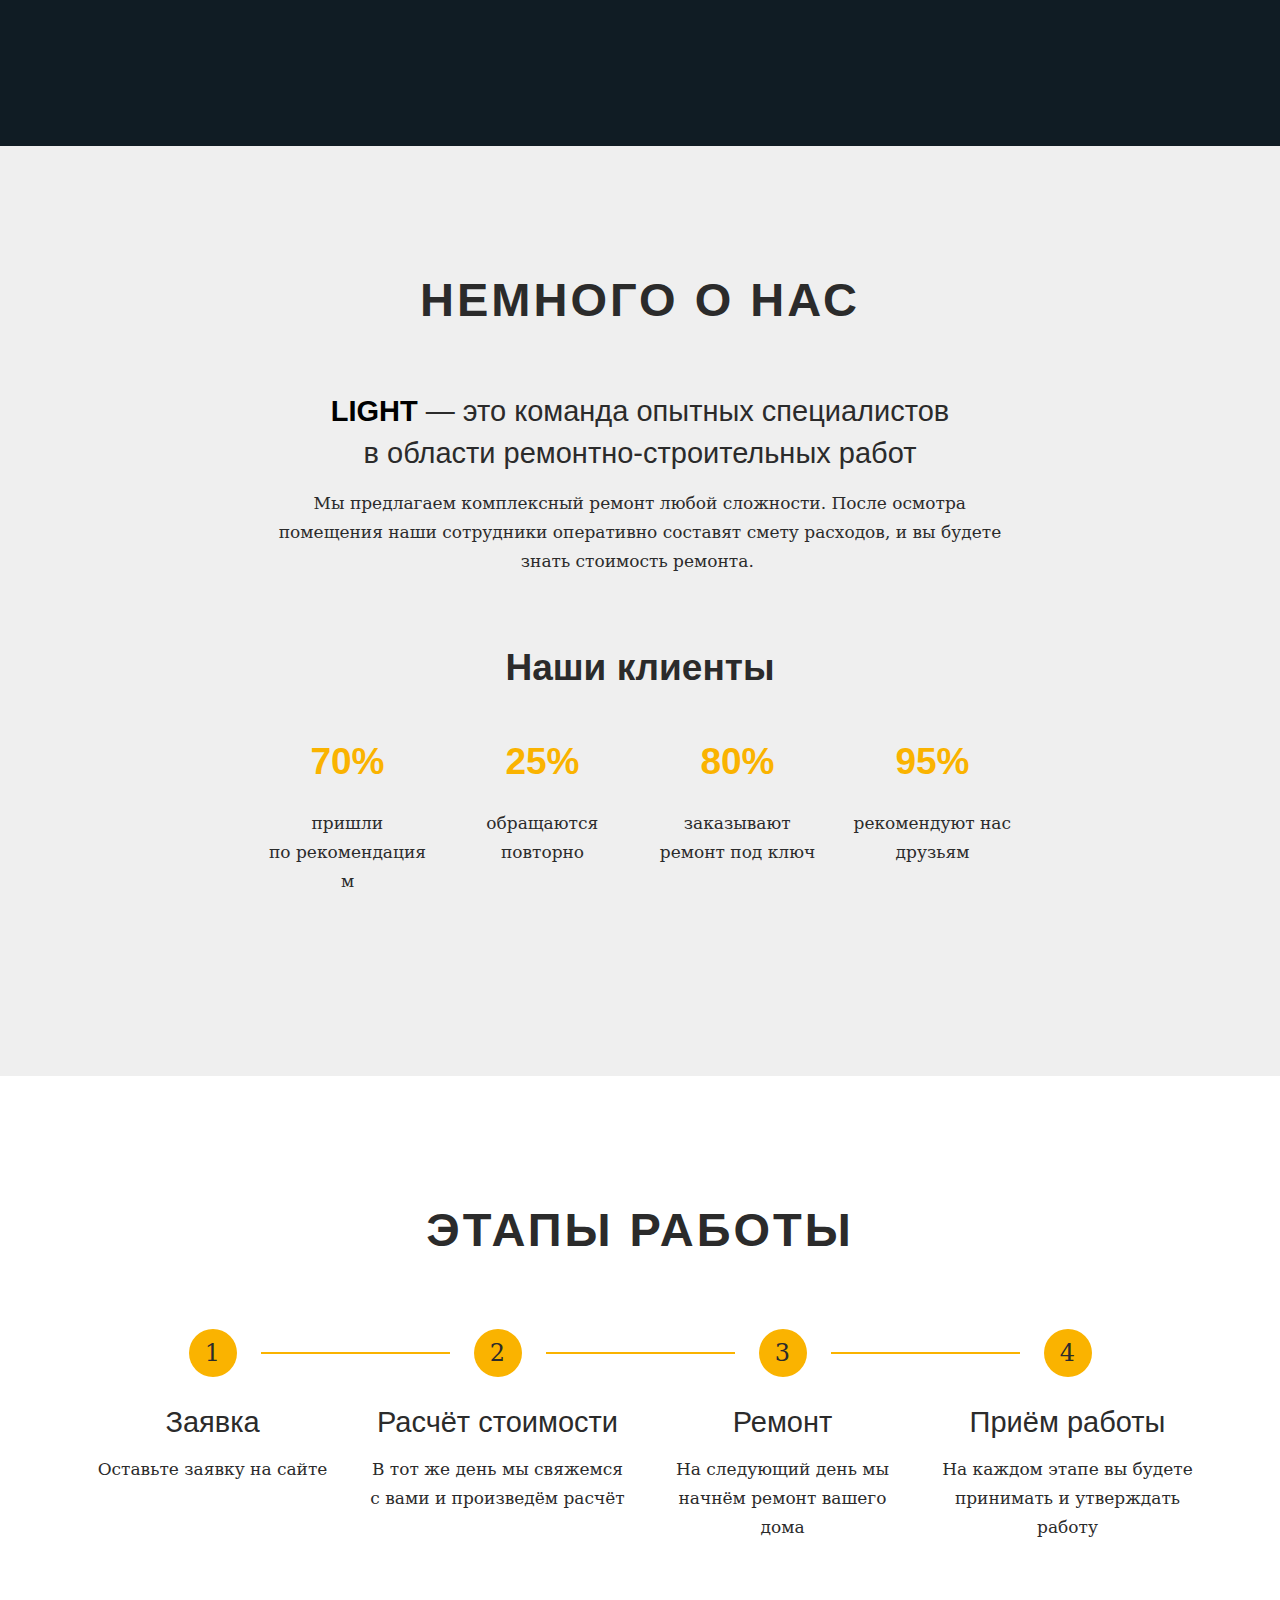
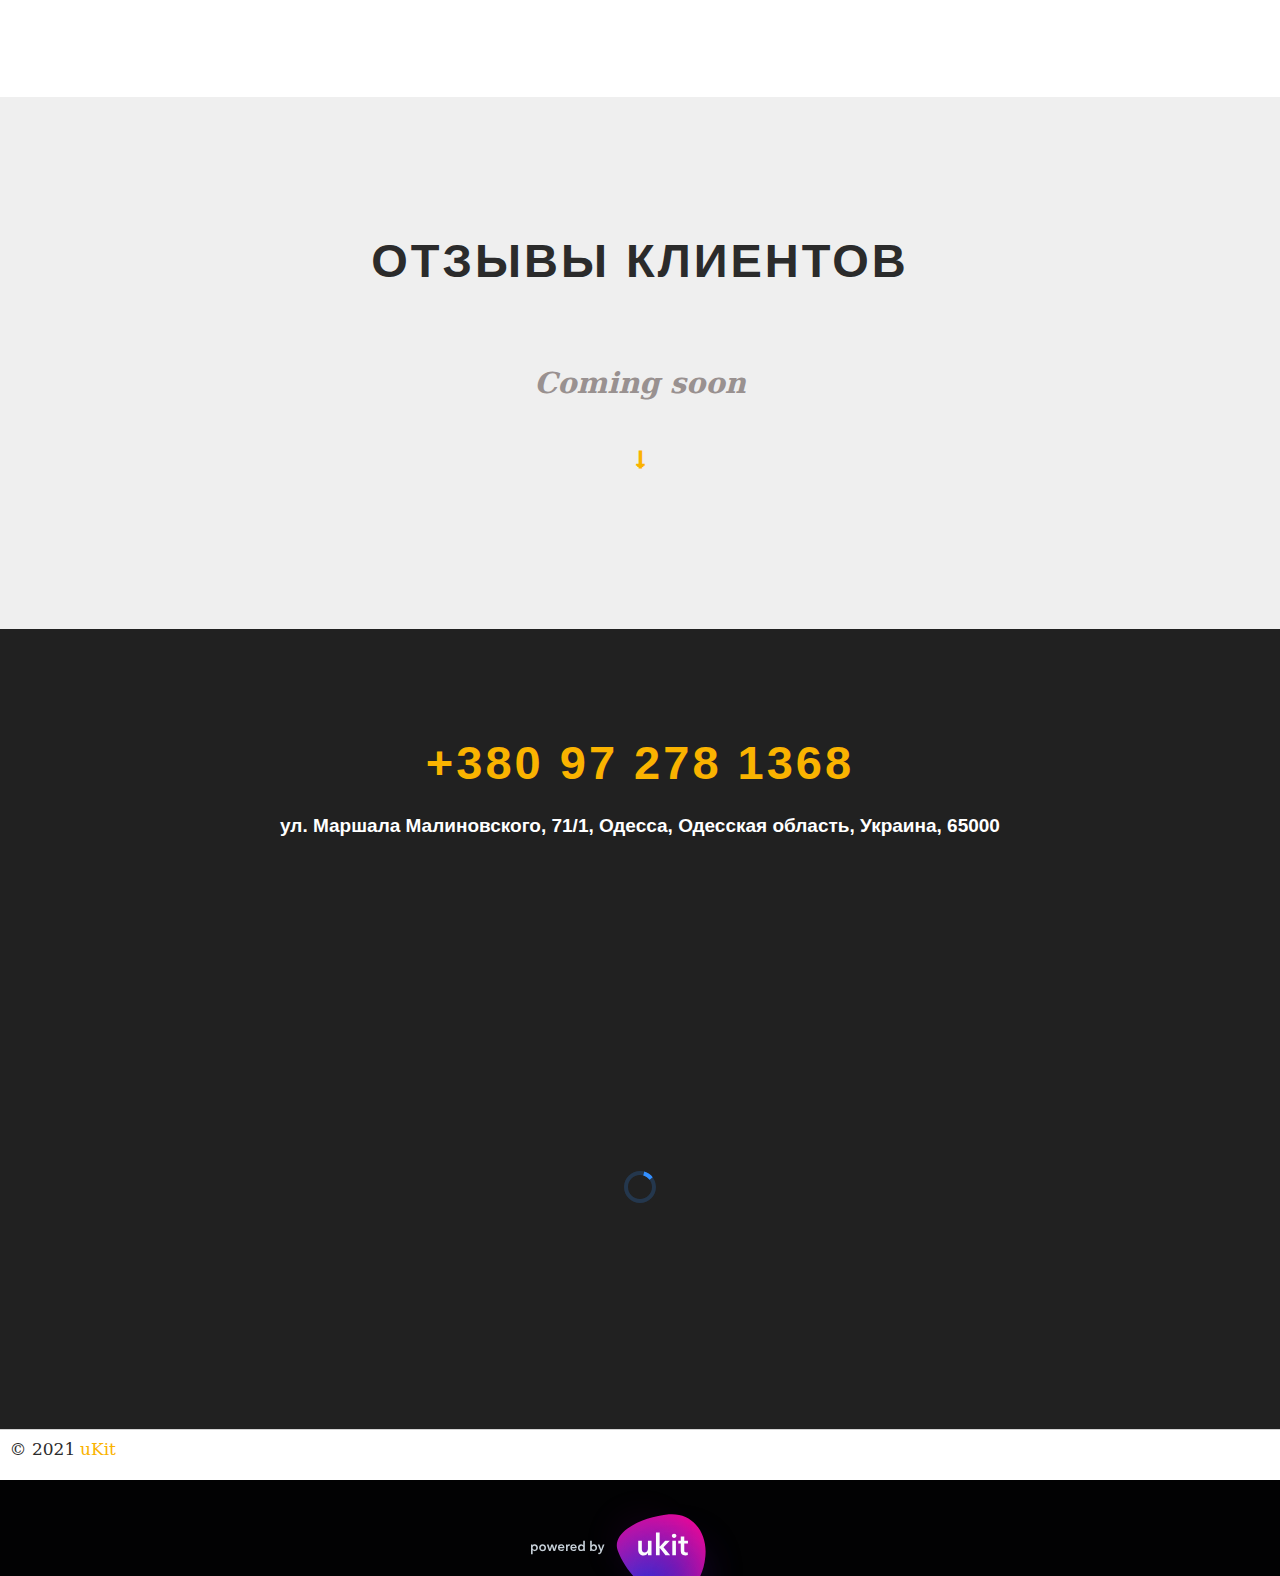
==== commit e3db9338: "111111" ====
--- a/index.html
+++ b/index.html
@@ -1,218 +1,1258 @@
-<!DOCTYPE html>
+﻿<!DOCTYPE html>
 <html lang="ru">
-  <head>
-    <meta charset="utf-8">
-  <style>
-   body {
-    background: #FF4C00 url(images/background.png); /* Цвет фона и путь к файлу */
-    color: #FF4C00; /* Цвет текста */
-   }
-  </style>
-    <meta http-equiv="X-UA-Compatible" content="IE=edge">
-    <meta name="viewport" content="width=device-width, initial-scale=1">
-    <title>anogon</title>
-    <link href="css/bootstrap.css" rel="stylesheet">
-    <link href="css/style.css" rel="stylesheet">
-    <link rel="stylesheet" href="css/animate.css"> 
-    <link rel="stylesheet" href="css/justified-nav.css">
-    <link rel="stylesheet" href="https://maxcdn.bootstrapcdn.com/font-awesome/4.5.0/css/font-awesome.min.css">
-    <!--[if lt IE 9]>
-		 <script src="https://oss.maxcdn.com/html5shiv/3.7.3/html5shiv.min.js"></script >
-		 <script src="https://oss.maxcdn.com/respond/1.4.2/respond.min.js"></script>
-		<![endif]-->  
-  </head>
+<head>
+	<meta charset="utf-8">
+<meta http-equiv="X-UA-Compatible" content="IE=edge">
+<meta name="viewport" content="width=device-width, initial-scale=1.0, maximum-scale=5.0">
+
+
+
+	
+	
+	<title>Главная</title>
+	
+		<link rel="canonical" href="index.htm">
+	
+	<meta name="description" content="">
+	<meta name="keywords" content="">
+	<meta property="og:title" content="Главная">
+	
+	
+	
+		
+		
+		
+		<meta name="twitter:card" content="summary">
+		<meta property="og:type" content="website">
+		<meta property="og:description" content="">
+		<meta property="og:url" content="https://lightt.ukit.me">
+	
+	<link rel="shortcut icon" href="favicon.ico?v=26537125027802033" type="image/x-icon">
+	<script>
+	window.developmentMode = false;
+	
+</script>
+	
+	
+	<script defer="" src="js/lib/modernizr-webp.js?v=2021_04_16T14_32_47_03_00_6e227ae51f0f0895874178b95067498d757e6515"></script><link rel="stylesheet" href="css/devicePublish.min.css?v=2021_04_16T14_32_47_03_00_6e227ae51f0f0895874178b95067498d757e6515"><link rel="stylesheet" href="css/lib/bootstrap.min.css?v=2021_04_16T14_32_47_03_00_6e227ae51f0f0895874178b95067498d757e6515"><script async="" src="js/ulib/performance.js?v=2021_04_16T14_32_47_03_00_6e227ae51f0f0895874178b95067498d757e6515"></script>
+
+<link rel="preload" href="templates/cl_remont/css/main-g-theme-site-1-desktop.css" media="screen and (min-width : 992px)" onload="this.onload=null;this.rel='stylesheet'" as="style">
+
+<link rel="preload" href="templates/cl_remont/css/main-g-theme-site-1-tablet.css" media="screen and (min-width: 768px) and (max-width: 991px)" onload="this.onload=null;this.rel='stylesheet'" as="style">
+
+<link rel="preload" href="templates/cl_remont/css/main-g-theme-site-1-phone.css" media="screen and (max-width : 768px)" onload="this.onload=null;this.rel='stylesheet'" as="style">
+	
+	<link rel="stylesheet" href="sitecss/srcset-607a9f2de8e4af6dc9001eb8-all.css?v=0">
+	
+	
+		
+		
+		
+	
+	
+		<link rel="preload" as="style" href="sitecss/typography.css?v=0" onload="this.onload=null;this.rel='stylesheet'">
+		<noscript><link rel="stylesheet" href="sitecss/typography.css?v=0"></noscript>
+	
+
+	
+		<link rel="preload" as="style" id="dist-version-css" href="dist-version/css/pub.v1.css?v=2021_04_16T14_32_47_03_00_6e227ae51f0f0895874178b95067498d757e6515" onload="this.onload=null;this.rel='stylesheet'">
+		<noscript><link rel="stylesheet" href="dist-version/css/pub.v1.css?v=2021_04_16T14_32_47_03_00_6e227ae51f0f0895874178b95067498d757e6515"></noscript>
+	
+	<style data-styled="true" data-styled-version="5.0.1"></style><style data-styled="true" data-styled-version="5.0.1"></style><style data-styled="true" data-styled-version="5.0.1"></style><style data-styled="true" data-styled-version="5.0.1"></style><style data-styled="true" data-styled-version="5.0.1"></style><style data-styled="true" data-styled-version="5.0.1"></style><style data-styled="true" data-styled-version="5.0.1"></style><style data-styled="true" data-styled-version="5.0.1"></style><style data-styled="true" data-styled-version="5.0.1"></style><style data-styled="true" data-styled-version="5.0.1"></style><style data-styled="true" data-styled-version="5.0.1"></style><style data-styled="true" data-styled-version="5.0.1"></style><style data-styled="true" data-styled-version="5.0.1"></style><style data-styled="true" data-styled-version="5.0.1"></style><style data-styled="true" data-styled-version="5.0.1"></style><style data-styled="true" data-styled-version="5.0.1"></style><style data-styled="true" data-styled-version="5.0.1"></style><style data-styled="true" data-styled-version="5.0.1"></style><style data-styled="true" data-styled-version="5.0.1"></style><style data-styled="true" data-styled-version="5.0.1"></style><style data-styled="true" data-styled-version="5.0.1"></style><style data-styled="true" data-styled-version="5.0.1"></style><style data-styled="true" data-styled-version="5.0.1"></style><style data-styled="true" data-styled-version="5.0.1"></style><style data-styled="true" data-styled-version="5.0.1"></style><style data-styled="true" data-styled-version="5.0.1"></style><style data-styled="true" data-styled-version="5.0.1"></style><style data-styled="true" data-styled-version="5.0.1"></style><style data-styled="true" data-styled-version="5.0.1"></style><style data-styled="true" data-styled-version="5.0.1"></style><style data-styled="true" data-styled-version="5.0.1"></style><style data-styled="true" data-styled-version="5.0.1"></style><style data-styled="true" data-styled-version="5.0.1">.hAqxkj.uspacer{height:50px;}
+@media (max-width:992px){.hAqxkj.uspacer{height:50px;}}
+@media (max-width:480px){.hAqxkj.uspacer{height:50px;}}
+data-styled.g8[id="sc-Axmtr"]{content:"hAqxkj,"}
+</style><style data-styled="true" data-styled-version="5.0.1">.cyXINQ.uspacer{height:130px;}
+@media (max-width:992px){.cyXINQ.uspacer{height:130px;}}
+@media (max-width:480px){.cyXINQ.uspacer{height:130px;}}
+data-styled.g8[id="sc-Axmtr"]{content:"cyXINQ,"}
+</style><style data-styled="true" data-styled-version="5.0.1">.hAqxkj.uspacer{height:50px;}
+@media (max-width:992px){.hAqxkj.uspacer{height:50px;}}
+@media (max-width:480px){.hAqxkj.uspacer{height:50px;}}
+data-styled.g8[id="sc-Axmtr"]{content:"hAqxkj,"}
+</style><style data-styled="true" data-styled-version="5.0.1">.hAqxkj.uspacer{height:50px;}
+@media (max-width:992px){.hAqxkj.uspacer{height:50px;}}
+@media (max-width:480px){.hAqxkj.uspacer{height:50px;}}
+data-styled.g8[id="sc-Axmtr"]{content:"hAqxkj,"}
+</style><style data-styled="true" data-styled-version="5.0.1">.jEXa-dB.uspacer{height:120px;}
+@media (max-width:992px){.jEXa-dB.uspacer{height:120px;}}
+@media (max-width:480px){.jEXa-dB.uspacer{height:120px;}}
+data-styled.g8[id="sc-Axmtr"]{content:"jEXa-dB,"}
+</style><style data-styled="true" data-styled-version="5.0.1">.yfqOL.uspacer{height:54px;}
+@media (max-width:992px){.yfqOL.uspacer{height:54px;}}
+@media (max-width:480px){.yfqOL.uspacer{height:54px;}}
+data-styled.g8[id="sc-Axmtr"]{content:"yfqOL,"}
+</style><style data-styled="true" data-styled-version="5.0.1">.hAqxkj.uspacer{height:50px;}
+@media (max-width:992px){.hAqxkj.uspacer{height:50px;}}
+@media (max-width:480px){.hAqxkj.uspacer{height:50px;}}
+data-styled.g8[id="sc-Axmtr"]{content:"hAqxkj,"}
+</style><style data-styled="true" data-styled-version="5.0.1">.hzBPLU.uspacer{height:60px;}
+@media (max-width:992px){.hzBPLU.uspacer{height:60px;}}
+@media (max-width:480px){.hzBPLU.uspacer{height:60px;}}
+data-styled.g8[id="sc-Axmtr"]{content:"hzBPLU,"}
+</style><style data-styled="true" data-styled-version="5.0.1">.ldDCbn.uspacer{height:36px;}
+@media (max-width:992px){.ldDCbn.uspacer{height:36px;}}
+@media (max-width:480px){.ldDCbn.uspacer{height:36px;}}
+data-styled.g8[id="sc-Axmtr"]{content:"ldDCbn,"}
+</style><style data-styled="true" data-styled-version="5.0.1">.cyXINQ.uspacer{height:130px;}
+@media (max-width:992px){.cyXINQ.uspacer{height:130px;}}
+@media (max-width:480px){.cyXINQ.uspacer{height:130px;}}
+data-styled.g8[id="sc-Axmtr"]{content:"cyXINQ,"}
+</style><style data-styled="true" data-styled-version="5.0.1">.ldDCbn.uspacer{height:36px;}
+@media (max-width:992px){.ldDCbn.uspacer{height:36px;}}
+@media (max-width:480px){.ldDCbn.uspacer{height:36px;}}
+data-styled.g8[id="sc-Axmtr"]{content:"ldDCbn,"}
+</style><style data-styled="true" data-styled-version="5.0.1">.hAqxkj.uspacer{height:50px;}
+@media (max-width:992px){.hAqxkj.uspacer{height:50px;}}
+@media (max-width:480px){.hAqxkj.uspacer{height:50px;}}
+data-styled.g8[id="sc-Axmtr"]{content:"hAqxkj,"}
+</style><style data-styled="true" data-styled-version="5.0.1">.isNurK.uspacer{height:185px;}
+@media (max-width:992px){.isNurK.uspacer{height:185px;}}
+@media (max-width:480px){.isNurK.uspacer{height:185px;}}
+data-styled.g8[id="sc-Axmtr"]{content:"isNurK,"}
+</style><style data-styled="true" data-styled-version="5.0.1">.cyXINQ.uspacer{height:130px;}
+@media (max-width:992px){.cyXINQ.uspacer{height:130px;}}
+@media (max-width:480px){.cyXINQ.uspacer{height:130px;}}
+data-styled.g8[id="sc-Axmtr"]{content:"cyXINQ,"}
+</style><style data-styled="true" data-styled-version="5.0.1">.yfqOL.uspacer{height:54px;}
+@media (max-width:992px){.yfqOL.uspacer{height:54px;}}
+@media (max-width:480px){.yfqOL.uspacer{height:54px;}}
+data-styled.g8[id="sc-Axmtr"]{content:"yfqOL,"}
+</style><style data-styled="true" data-styled-version="5.0.1">.cyXINQ.uspacer{height:130px;}
+@media (max-width:992px){.cyXINQ.uspacer{height:130px;}}
+@media (max-width:480px){.cyXINQ.uspacer{height:130px;}}
+data-styled.g8[id="sc-Axmtr"]{content:"cyXINQ,"}
+</style><style data-styled="true" data-styled-version="5.0.1">.yfqOL.uspacer{height:54px;}
+@media (max-width:992px){.yfqOL.uspacer{height:54px;}}
+@media (max-width:480px){.yfqOL.uspacer{height:54px;}}
+data-styled.g8[id="sc-Axmtr"]{content:"yfqOL,"}
+</style><style data-styled="true" data-styled-version="5.0.1">.ePhNHz.uspacer{height:180px;}
+@media (max-width:992px){.ePhNHz.uspacer{height:180px;}}
+@media (max-width:480px){.ePhNHz.uspacer{height:180px;}}
+data-styled.g8[id="sc-Axmtr"]{content:"ePhNHz,"}
+</style><style data-styled="true" data-styled-version="5.0.1">.ldDCbn.uspacer{height:36px;}
+@media (max-width:992px){.ldDCbn.uspacer{height:36px;}}
+@media (max-width:480px){.ldDCbn.uspacer{height:36px;}}
+data-styled.g8[id="sc-Axmtr"]{content:"ldDCbn,"}
+</style><style data-styled="true" data-styled-version="5.0.1">.hAqxkj.uspacer{height:50px;}
+@media (max-width:992px){.hAqxkj.uspacer{height:50px;}}
+@media (max-width:480px){.hAqxkj.uspacer{height:50px;}}
+data-styled.g8[id="sc-Axmtr"]{content:"hAqxkj,"}
+</style><style data-styled="true" data-styled-version="5.0.1">.cyXINQ.uspacer{height:130px;}
+@media (max-width:992px){.cyXINQ.uspacer{height:130px;}}
+@media (max-width:480px){.cyXINQ.uspacer{height:130px;}}
+data-styled.g8[id="sc-Axmtr"]{content:"cyXINQ,"}
+</style><style data-styled="true" data-styled-version="5.0.1">.CfdpS.uspacer{height:95px;}
+@media (max-width:992px){.CfdpS.uspacer{height:95px;}}
+@media (max-width:480px){.CfdpS.uspacer{height:95px;}}
+data-styled.g8[id="sc-Axmtr"]{content:"CfdpS,"}
+</style><style data-styled="true" data-styled-version="5.0.1">.hAqxkj.uspacer{height:50px;}
+@media (max-width:992px){.hAqxkj.uspacer{height:50px;}}
+@media (max-width:480px){.hAqxkj.uspacer{height:50px;}}
+data-styled.g8[id="sc-Axmtr"]{content:"hAqxkj,"}
+</style><style data-styled="true" data-styled-version="5.0.1">.jEXa-dB.uspacer{height:120px;}
+@media (max-width:992px){.jEXa-dB.uspacer{height:120px;}}
+@media (max-width:480px){.jEXa-dB.uspacer{height:120px;}}
+data-styled.g8[id="sc-Axmtr"]{content:"jEXa-dB,"}
+</style><style data-styled="true" data-styled-version="5.0.1">.bAjobG.uspacer{height:154px;}
+@media (max-width:992px){.bAjobG.uspacer{height:154px;}}
+@media (max-width:480px){.bAjobG.uspacer{height:154px;}}
+data-styled.g8[id="sc-Axmtr"]{content:"bAjobG,"}
+</style><style data-styled="true" data-styled-version="5.0.1">.hAqxkj.uspacer{height:50px;}
+@media (max-width:992px){.hAqxkj.uspacer{height:50px;}}
+@media (max-width:480px){.hAqxkj.uspacer{height:50px;}}
+data-styled.g8[id="sc-Axmtr"]{content:"hAqxkj,"}
+</style><style data-styled="true" data-styled-version="5.0.1">.hAqxkj.uspacer{height:50px;}
+@media (max-width:992px){.hAqxkj.uspacer{height:50px;}}
+@media (max-width:480px){.hAqxkj.uspacer{height:50px;}}
+data-styled.g8[id="sc-Axmtr"]{content:"hAqxkj,"}
+</style><style data-styled="true" data-styled-version="5.0.1">.bnHkQn.uspacer{height:100px;}
+@media (max-width:992px){.bnHkQn.uspacer{height:100px;}}
+@media (max-width:480px){.bnHkQn.uspacer{height:100px;}}
+data-styled.g8[id="sc-Axmtr"]{content:"bnHkQn,"}
+</style><style data-styled="true" data-styled-version="5.0.1">.hAqxkj.uspacer{height:50px;}
+@media (max-width:992px){.hAqxkj.uspacer{height:50px;}}
+@media (max-width:480px){.hAqxkj.uspacer{height:50px;}}
+data-styled.g8[id="sc-Axmtr"]{content:"hAqxkj,"}
+</style><style data-styled="true" data-styled-version="5.0.1">.HIRZe.uspacer{height:141px;}
+@media (max-width:992px){.HIRZe.uspacer{height:141px;}}
+@media (max-width:480px){.HIRZe.uspacer{height:141px;}}
+data-styled.g8[id="sc-Axmtr"]{content:"HIRZe,"}
+</style><style data-styled="true" data-styled-version="5.0.1">.hAqxkj.uspacer{height:50px;}
+@media (max-width:992px){.hAqxkj.uspacer{height:50px;}}
+@media (max-width:480px){.hAqxkj.uspacer{height:50px;}}
+data-styled.g8[id="sc-Axmtr"]{content:"hAqxkj,"}
+</style><style data-styled="true" data-styled-version="5.0.1">.ldDCbn.uspacer{height:36px;}
+@media (max-width:992px){.ldDCbn.uspacer{height:36px;}}
+@media (max-width:480px){.ldDCbn.uspacer{height:36px;}}
+data-styled.g8[id="sc-Axmtr"]{content:"ldDCbn,"}
+</style><style data-styled="true" data-styled-version="5.0.1">.hAqxkj.uspacer{height:50px;}
+@media (max-width:992px){.hAqxkj.uspacer{height:50px;}}
+@media (max-width:480px){.hAqxkj.uspacer{height:50px;}}
+data-styled.g8[id="sc-Axmtr"]{content:"hAqxkj,"}
+</style><style data-styled="true" data-styled-version="5.0.1">.aJUIh.uspacer{height:38px;}
+@media (max-width:992px){.aJUIh.uspacer{height:38px;}}
+@media (max-width:480px){.aJUIh.uspacer{height:38px;}}
+data-styled.g8[id="sc-Axmtr"]{content:"aJUIh,"}
+</style><style data-styled="true" data-styled-version="5.0.1">.ldDCbn.uspacer{height:36px;}
+@media (max-width:992px){.ldDCbn.uspacer{height:36px;}}
+@media (max-width:480px){.ldDCbn.uspacer{height:36px;}}
+data-styled.g8[id="sc-Axmtr"]{content:"ldDCbn,"}
+</style><style data-styled="true" data-styled-version="5.0.1">.jEXa-dB.uspacer{height:120px;}
+@media (max-width:992px){.jEXa-dB.uspacer{height:120px;}}
+@media (max-width:480px){.jEXa-dB.uspacer{height:120px;}}
+data-styled.g8[id="sc-Axmtr"]{content:"jEXa-dB,"}
+</style><style data-styled="true" data-styled-version="5.0.1">.hAqxkj.uspacer{height:50px;}
+@media (max-width:992px){.hAqxkj.uspacer{height:50px;}}
+@media (max-width:480px){.hAqxkj.uspacer{height:50px;}}
+data-styled.g8[id="sc-Axmtr"]{content:"hAqxkj,"}
+</style><style data-styled="true" data-styled-version="5.0.1">.ldDCbn.uspacer{height:36px;}
+@media (max-width:992px){.ldDCbn.uspacer{height:36px;}}
+@media (max-width:480px){.ldDCbn.uspacer{height:36px;}}
+data-styled.g8[id="sc-Axmtr"]{content:"ldDCbn,"}
+</style><style data-styled="true" data-styled-version="5.0.1">.jEXa-dB.uspacer{height:120px;}
+@media (max-width:992px){.jEXa-dB.uspacer{height:120px;}}
+@media (max-width:480px){.jEXa-dB.uspacer{height:120px;}}
+data-styled.g8[id="sc-Axmtr"]{content:"jEXa-dB,"}
+</style><style data-styled="true" data-styled-version="5.0.1">.hAqxkj.uspacer{height:50px;}
+@media (max-width:992px){.hAqxkj.uspacer{height:50px;}}
+@media (max-width:480px){.hAqxkj.uspacer{height:50px;}}
+data-styled.g8[id="sc-Axmtr"]{content:"hAqxkj,"}
+</style><style data-styled="true" data-styled-version="5.0.1">.hAqxkj.uspacer{height:50px;}
+@media (max-width:992px){.hAqxkj.uspacer{height:50px;}}
+@media (max-width:480px){.hAqxkj.uspacer{height:50px;}}
+data-styled.g8[id="sc-Axmtr"]{content:"hAqxkj,"}
+</style><style data-styled="true" data-styled-version="5.0.1">.hAqxkj.uspacer{height:50px;}
+@media (max-width:992px){.hAqxkj.uspacer{height:50px;}}
+@media (max-width:480px){.hAqxkj.uspacer{height:50px;}}
+data-styled.g8[id="sc-Axmtr"]{content:"hAqxkj,"}
+</style><style data-styled="true" data-styled-version="5.0.1">.hAqxkj.uspacer{height:50px;}
+@media (max-width:992px){.hAqxkj.uspacer{height:50px;}}
+@media (max-width:480px){.hAqxkj.uspacer{height:50px;}}
+data-styled.g8[id="sc-Axmtr"]{content:"hAqxkj,"}
+</style><style data-styled="true" data-styled-version="5.0.1">.ldDCbn.uspacer{height:36px;}
+@media (max-width:992px){.ldDCbn.uspacer{height:36px;}}
+@media (max-width:480px){.ldDCbn.uspacer{height:36px;}}
+data-styled.g8[id="sc-Axmtr"]{content:"ldDCbn,"}
+</style><style data-styled="true" data-styled-version="5.0.1">.hAqxkj.uspacer{height:50px;}
+@media (max-width:992px){.hAqxkj.uspacer{height:50px;}}
+@media (max-width:480px){.hAqxkj.uspacer{height:50px;}}
+data-styled.g8[id="sc-Axmtr"]{content:"hAqxkj,"}
+</style><style data-styled="true" data-styled-version="5.0.1">.hAqxkj.uspacer{height:50px;}
+@media (max-width:992px){.hAqxkj.uspacer{height:50px;}}
+@media (max-width:480px){.hAqxkj.uspacer{height:50px;}}
+data-styled.g8[id="sc-Axmtr"]{content:"hAqxkj,"}
+</style><style data-styled="true" data-styled-version="5.0.1">.hAqxkj.uspacer{height:50px;}
+@media (max-width:992px){.hAqxkj.uspacer{height:50px;}}
+@media (max-width:480px){.hAqxkj.uspacer{height:50px;}}
+data-styled.g8[id="sc-Axmtr"]{content:"hAqxkj,"}
+</style><style data-styled="true" data-styled-version="5.0.1">.hAqxkj.uspacer{height:50px;}
+@media (max-width:992px){.hAqxkj.uspacer{height:50px;}}
+@media (max-width:480px){.hAqxkj.uspacer{height:50px;}}
+data-styled.g8[id="sc-Axmtr"]{content:"hAqxkj,"}
+</style><style data-styled="true" data-styled-version="5.0.1">.hAyheX.uspacer{height:104px;}
+@media (max-width:992px){.hAyheX.uspacer{height:104px;}}
+@media (max-width:480px){.hAyheX.uspacer{height:104px;}}
+data-styled.g8[id="sc-Axmtr"]{content:"hAyheX,"}
+</style><style data-styled="true" data-styled-version="5.0.1">.gmVNqC.uspacer{height:80px;}
+@media (max-width:992px){.gmVNqC.uspacer{height:80px;}}
+@media (max-width:480px){.gmVNqC.uspacer{height:80px;}}
+data-styled.g8[id="sc-Axmtr"]{content:"gmVNqC,"}
+</style><link type="text/css" rel="stylesheet" href="font-awesome/4.2.0/css/font-awesome.min.css"><link type="text/css" rel="stylesheet" href="css/lib/fontawesome-brand.min.css"><style data-styled="true" data-styled-version="5.0.1">.cYMGEi.u-icon{position:relative;display:-webkit-box;display:-webkit-flex;display:-ms-flexbox;display:flex;-webkit-box-pack:center;-webkit-justify-content:center;-ms-flex-pack:center;justify-content:center;}
+.cYMGEi.u-icon .u-icon__wrapper{line-height:0;padding:6px;min-width:60px;min-height:60px;}
+.cYMGEi.u-icon .u-icon__icon{-webkit-text-decoration:none;text-decoration:none;color:rgba(250,179,0,1) !important;opacity:1;}
+data-styled.g2[id="sc-AxirZ"]{content:"cYMGEi,"}
+</style><style data-styled="true" data-styled-version="5.0.1">.cYMGEi.u-icon{position:relative;display:-webkit-box;display:-webkit-flex;display:-ms-flexbox;display:flex;-webkit-box-pack:center;-webkit-justify-content:center;-ms-flex-pack:center;justify-content:center;}
+.cYMGEi.u-icon .u-icon__wrapper{line-height:0;padding:6px;min-width:60px;min-height:60px;}
+.cYMGEi.u-icon .u-icon__icon{-webkit-text-decoration:none;text-decoration:none;color:rgba(250,179,0,1) !important;opacity:1;}
+data-styled.g2[id="sc-AxirZ"]{content:"cYMGEi,"}
+</style><style data-styled="true" data-styled-version="5.0.1">.cYMGEi.u-icon{position:relative;display:-webkit-box;display:-webkit-flex;display:-ms-flexbox;display:flex;-webkit-box-pack:center;-webkit-justify-content:center;-ms-flex-pack:center;justify-content:center;}
+.cYMGEi.u-icon .u-icon__wrapper{line-height:0;padding:6px;min-width:60px;min-height:60px;}
+.cYMGEi.u-icon .u-icon__icon{-webkit-text-decoration:none;text-decoration:none;color:rgba(250,179,0,1) !important;opacity:1;}
+data-styled.g2[id="sc-AxirZ"]{content:"cYMGEi,"}
+</style><style data-styled="true" data-styled-version="5.0.1">.cYMGEi.u-icon{position:relative;display:-webkit-box;display:-webkit-flex;display:-ms-flexbox;display:flex;-webkit-box-pack:center;-webkit-justify-content:center;-ms-flex-pack:center;justify-content:center;}
+.cYMGEi.u-icon .u-icon__wrapper{line-height:0;padding:6px;min-width:60px;min-height:60px;}
+.cYMGEi.u-icon .u-icon__icon{-webkit-text-decoration:none;text-decoration:none;color:rgba(250,179,0,1) !important;opacity:1;}
+data-styled.g2[id="sc-AxirZ"]{content:"cYMGEi,"}
+</style><style data-styled="true" data-styled-version="5.0.1">.cYMGEi.u-icon{position:relative;display:-webkit-box;display:-webkit-flex;display:-ms-flexbox;display:flex;-webkit-box-pack:center;-webkit-justify-content:center;-ms-flex-pack:center;justify-content:center;}
+.cYMGEi.u-icon .u-icon__wrapper{line-height:0;padding:6px;min-width:60px;min-height:60px;}
+.cYMGEi.u-icon .u-icon__icon{-webkit-text-decoration:none;text-decoration:none;color:rgba(250,179,0,1) !important;opacity:1;}
+data-styled.g2[id="sc-AxirZ"]{content:"cYMGEi,"}
+</style><style data-styled="true" data-styled-version="5.0.1">.cYMGEi.u-icon{position:relative;display:-webkit-box;display:-webkit-flex;display:-ms-flexbox;display:flex;-webkit-box-pack:center;-webkit-justify-content:center;-ms-flex-pack:center;justify-content:center;}
+.cYMGEi.u-icon .u-icon__wrapper{line-height:0;padding:6px;min-width:60px;min-height:60px;}
+.cYMGEi.u-icon .u-icon__icon{-webkit-text-decoration:none;text-decoration:none;color:rgba(250,179,0,1) !important;opacity:1;}
+data-styled.g2[id="sc-AxirZ"]{content:"cYMGEi,"}
+</style><style data-styled="true" data-styled-version="5.0.1">.eNnYGa.u-icon{position:relative;display:-webkit-box;display:-webkit-flex;display:-ms-flexbox;display:flex;-webkit-box-pack:center;-webkit-justify-content:center;-ms-flex-pack:center;justify-content:center;}
+.eNnYGa.u-icon .u-icon__wrapper{line-height:0;padding:6px;min-width:76px;min-height:76px;}
+.eNnYGa.u-icon .u-icon__icon{-webkit-text-decoration:none;text-decoration:none;color:rgba(250,179,0,1) !important;opacity:1;}
+data-styled.g2[id="sc-AxirZ"]{content:"eNnYGa,"}
+</style><style data-styled="true" data-styled-version="5.0.1">.eNnYGa.u-icon{position:relative;display:-webkit-box;display:-webkit-flex;display:-ms-flexbox;display:flex;-webkit-box-pack:center;-webkit-justify-content:center;-ms-flex-pack:center;justify-content:center;}
+.eNnYGa.u-icon .u-icon__wrapper{line-height:0;padding:6px;min-width:76px;min-height:76px;}
+.eNnYGa.u-icon .u-icon__icon{-webkit-text-decoration:none;text-decoration:none;color:rgba(250,179,0,1) !important;opacity:1;}
+data-styled.g2[id="sc-AxirZ"]{content:"eNnYGa,"}
+</style><style data-styled="true" data-styled-version="5.0.1">.eNnYGa.u-icon{position:relative;display:-webkit-box;display:-webkit-flex;display:-ms-flexbox;display:flex;-webkit-box-pack:center;-webkit-justify-content:center;-ms-flex-pack:center;justify-content:center;}
+.eNnYGa.u-icon .u-icon__wrapper{line-height:0;padding:6px;min-width:76px;min-height:76px;}
+.eNnYGa.u-icon .u-icon__icon{-webkit-text-decoration:none;text-decoration:none;color:rgba(250,179,0,1) !important;opacity:1;}
+data-styled.g2[id="sc-AxirZ"]{content:"eNnYGa,"}
+</style><style data-styled="true" data-styled-version="5.0.1">.eNnYGa.u-icon{position:relative;display:-webkit-box;display:-webkit-flex;display:-ms-flexbox;display:flex;-webkit-box-pack:center;-webkit-justify-content:center;-ms-flex-pack:center;justify-content:center;}
+.eNnYGa.u-icon .u-icon__wrapper{line-height:0;padding:6px;min-width:76px;min-height:76px;}
+.eNnYGa.u-icon .u-icon__icon{-webkit-text-decoration:none;text-decoration:none;color:rgba(250,179,0,1) !important;opacity:1;}
+data-styled.g2[id="sc-AxirZ"]{content:"eNnYGa,"}
+</style><style data-styled="true" data-styled-version="5.0.1">.eNnYGa.u-icon{position:relative;display:-webkit-box;display:-webkit-flex;display:-ms-flexbox;display:flex;-webkit-box-pack:center;-webkit-justify-content:center;-ms-flex-pack:center;justify-content:center;}
+.eNnYGa.u-icon .u-icon__wrapper{line-height:0;padding:6px;min-width:76px;min-height:76px;}
+.eNnYGa.u-icon .u-icon__icon{-webkit-text-decoration:none;text-decoration:none;color:rgba(250,179,0,1) !important;opacity:1;}
+data-styled.g2[id="sc-AxirZ"]{content:"eNnYGa,"}
+</style><style data-styled="true" data-styled-version="5.0.1">.eNnYGa.u-icon{position:relative;display:-webkit-box;display:-webkit-flex;display:-ms-flexbox;display:flex;-webkit-box-pack:center;-webkit-justify-content:center;-ms-flex-pack:center;justify-content:center;}
+.eNnYGa.u-icon .u-icon__wrapper{line-height:0;padding:6px;min-width:76px;min-height:76px;}
+.eNnYGa.u-icon .u-icon__icon{-webkit-text-decoration:none;text-decoration:none;color:rgba(250,179,0,1) !important;opacity:1;}
+data-styled.g2[id="sc-AxirZ"]{content:"eNnYGa,"}
+</style>
+</head>
 <body>
-
-<section id="header">
-
-<header>
-  <div class="container">
-    <div class="row">
-      <div class="col-md-6 hero fadeInUp animated">
-        <img src="images/Group 1.png" alt="">
-      </div>
-      <div class="col-md-6 text-right phone">+380 555 55 55</div>
-    </div>
-  </div>
-</header>	
-
-<div class="container">
-<div class="row">
-	<div class="item" style="background-image: url(images/background.png)">
-  <nav>
-    <ul class="nav nav-justified">
-      <li class="active"><a href="#">Главная</a></li>
-      <li><a href="#">О компании</a></li>
-      <li><a href="#">Наши проекты</a></li>
-      <li><a href="#">Услуги</a></li>
-      <li><a href="#">Контакты</a></li>
-    </ul>
-  </nav>
+	
+	
+	
+	<div id="main">
+		<div id="body" class="g-theme-site-1" data-mode="published" data-site-theme="g-theme-site-1">
+			<div id="body-fict" class="g-theme-block-1 ul-page-common-index" data-theme-block='{"desktop":"g-theme-block-1", "tablet":"g-theme-block-1", "phone":"g-theme-block-1"}' data-block_theme="g-theme-block-1" style="" data-parallax="none">
+				
+				<header class="
+					js-hidden-device-element hidden-elements-device " data-device-hidden='{"desktop":false,"tablet":false,"phone":false}' data-theme-block='{"desktop":"g-theme-block-1","tablet":"g-theme-block-1","phone":"g-theme-block-1"}'>
+	<div class="header">
+		<div class="container">
+			<div class="row">
+				<div class="header-content-left col-xs-12 col-sm-12 col-md-5 col-lg-5">
+					<div class="header-content-icon">
+						<div data-icon-set="" id="ul-id-icon-headericon" class="ul-widget ul-widget-icon text-left" data-device-hidden="{&quot;desktop&quot;:false,&quot;phone&quot;:false,&quot;tablet&quot;:false}" data-widget="icon" data-controls="e">
+
+
+
+
+
+	
+		
+			<a target="_self" href="index.htm">
+		
+		
+	
+			 
+					<picture><source type="image/webp" media="(min-width: 1366px)" data-srcset="/__scale/uploads/s/m/o/i/moild6f6qiuo/img/full_J09mO1DZ.png?quality=60&width=64&webp=1, /__scale/uploads/s/m/o/i/moild6f6qiuo/img/full_J09mO1DZ.png?quality=60&width=120&webp=1 2x"><source media="(min-width: 1366px)" data-srcset="/__scale/uploads/s/m/o/i/moild6f6qiuo/img/full_J09mO1DZ.png?quality=60&width=64, /__scale/uploads/s/m/o/i/moild6f6qiuo/img/full_J09mO1DZ.png?quality=60&width=120 2x"><source type="image/webp" media="(min-width: 1170px)" data-srcset="/__scale/uploads/s/m/o/i/moild6f6qiuo/img/full_J09mO1DZ.png?quality=60&width=64&webp=1, /__scale/uploads/s/m/o/i/moild6f6qiuo/img/full_J09mO1DZ.png?quality=60&width=120&webp=1 2x"><source media="(min-width: 1170px)" data-srcset="/__scale/uploads/s/m/o/i/moild6f6qiuo/img/full_J09mO1DZ.png?quality=60&width=64, /__scale/uploads/s/m/o/i/moild6f6qiuo/img/full_J09mO1DZ.png?quality=60&width=120 2x"><source type="image/webp" media="(min-width: 992px)" data-srcset="/__scale/uploads/s/m/o/i/moild6f6qiuo/img/full_J09mO1DZ.png?quality=60&width=64&webp=1, /__scale/uploads/s/m/o/i/moild6f6qiuo/img/full_J09mO1DZ.png?quality=60&width=120&webp=1 2x"><source media="(min-width: 992px)" data-srcset="/__scale/uploads/s/m/o/i/moild6f6qiuo/img/full_J09mO1DZ.png?quality=60&width=64, /__scale/uploads/s/m/o/i/moild6f6qiuo/img/full_J09mO1DZ.png?quality=60&width=120 2x"><source type="image/webp" media="(min-width: 768px)" data-srcset="/__scale/uploads/s/m/o/i/moild6f6qiuo/img/full_J09mO1DZ.png?quality=60&width=64&webp=1, /__scale/uploads/s/m/o/i/moild6f6qiuo/img/full_J09mO1DZ.png?quality=60&width=120&webp=1 2x"><source media="(min-width: 768px)" data-srcset="/__scale/uploads/s/m/o/i/moild6f6qiuo/img/full_J09mO1DZ.png?quality=60&width=64, /__scale/uploads/s/m/o/i/moild6f6qiuo/img/full_J09mO1DZ.png?quality=60&width=120 2x"><source type="image/webp" media="(min-width: 576px)" data-srcset="/__scale/uploads/s/m/o/i/moild6f6qiuo/img/full_J09mO1DZ.png?quality=60&width=64&webp=1, /__scale/uploads/s/m/o/i/moild6f6qiuo/img/full_J09mO1DZ.png?quality=60&width=120&webp=1 2x"><source media="(min-width: 576px)" data-srcset="/__scale/uploads/s/m/o/i/moild6f6qiuo/img/full_J09mO1DZ.png?quality=60&width=64, /__scale/uploads/s/m/o/i/moild6f6qiuo/img/full_J09mO1DZ.png?quality=60&width=120 2x"><source type="image/webp" media="(min-width: 480px)" data-srcset="/__scale/uploads/s/m/o/i/moild6f6qiuo/img/full_J09mO1DZ.png?quality=60&width=64&webp=1, /__scale/uploads/s/m/o/i/moild6f6qiuo/img/full_J09mO1DZ.png?quality=60&width=120&webp=1 2x"><source media="(min-width: 480px)" data-srcset="/__scale/uploads/s/m/o/i/moild6f6qiuo/img/full_J09mO1DZ.png?quality=60&width=64, /__scale/uploads/s/m/o/i/moild6f6qiuo/img/full_J09mO1DZ.png?quality=60&width=120 2x"><source type="image/webp" media="(min-width: 360px)" data-srcset="/__scale/uploads/s/m/o/i/moild6f6qiuo/img/full_J09mO1DZ.png?quality=60&width=64&webp=1, /__scale/uploads/s/m/o/i/moild6f6qiuo/img/full_J09mO1DZ.png?quality=60&width=120&webp=1 2x"><source media="(min-width: 360px)" data-srcset="/__scale/uploads/s/m/o/i/moild6f6qiuo/img/full_J09mO1DZ.png?quality=60&width=64, /__scale/uploads/s/m/o/i/moild6f6qiuo/img/full_J09mO1DZ.png?quality=60&width=120 2x"> <img data-src="/uploads/s/m/o/i/moild6f6qiuo/img/full_J09mO1DZ.png" class="icon-generator-effects ul-w-icon-size-64" onload="this.classList.remove(&#39;ul-picture-loading&#39;);"></picture>
+			
+		
+	
+
+		</a>
+	
+
+</div>
+					</div>
+					<div class="content-left">
+						<div class="header-content-header">
+							<div spellcheck="false" placeholder="_" data-tag="span" data-widget="header" id="ul-id-header-sitename" class="ul-widget ul-widget-wysivig-header" data-device-hidden="{&quot;desktop&quot;:false,&quot;phone&quot;:false,&quot;tablet&quot;:false}" data-controls="e"><div spellcheck="false">
+	<div class="ul-header-editor clearfix ul-header-wrap" placeholder="placeholder" style="outline:none; word-wrap: break-word; margin: 0 5px">
+		
+			<span class="ul-w-header-span h1"><span class="g-color-text-2">LIGHT</span></span>
+		
+	</div>
 </div>
 </div>
-
-<section id="slider">
-  <div class="container">
-     <div class="row">
-     <div id="carousel-example-generic" class="carousel slide carousel-fade carousel-animate carousel-bg" data-ride="carousel">
-
-     <ol class="carousel-indicators">
-       <li data-target="#carousel-example-generic" data-slide-to="0" class="active"></li>
-       <li data-target="#carousel-example-generic" data-slide-to="1"></li>
-       <li data-target="#carousel-example-generic" data-slide-to="2"></li>
-     </ol>
-
-     <div class="carousel-inner" role="listbox">
-       <div class="item active" style="background-image: url(images/slide_1.jpg)">
-         <div class="carousel-caption">
-           <div class="hero">
-             <hgroup class="zoomInDown animated">
-               <h2 class="fadeInLeft animated">Заголовок слайдера</h1>
-               <h3 class="slideInRight animated">Маленький заголовок слайдера</h3>
-             </hgroup>
-             <button class="btn btn-hero btn-lg bounceInUp animated" role="button">Xнопка</button>
-           </div>
-         </div>
-       </div>
-       <div class="item" style="background-image: url(images/slide_1.jpg)">
-         <div class="carousel-caption">
-           <div class="hero fadeInUp animated">
-           <hgroup>
-             <h2>Заголовок слайдера #2</h1>
-             <h3>Маленький заголовок слайдера #2</h3>
-           </hgroup>
-           <button class="btn btn-hero btn-lg zoomIn animated" role="button">Xнопка</button>
-           </div>
-         </div>
-       </div>
-       <div class="item" style="background-image: url(images/slide_1.jpg)">
-         <div class="carousel-caption">
-           <div class="hero rollIn animated">
-             <hgroup class="rotateInDownRight animated">
-               <h2>Заголовок слайдера #3</h1>
-               <h3>Маленький заголовок слайдера #3</h3>
-             </hgroup>
-             <button class="btn btn-hero btn-lg" role="button">Xнопка</button>
-           </div>
-         </div>
-       </div>
-     </div>
-
-     <a class="left carousel-control" href="#carousel-example-generic" role="button" data-slide="prev">
-       <span class="glyphicon glyphicon-chevron-left" aria-hidden="true"></span>
-       <span class="sr-only">Назад</span>
-     </a>
-     <a class="right carousel-control" href="#carousel-example-generic" role="button" data-slide="next">
-       <span class="glyphicon glyphicon-chevron-right" aria-hidden="true"></span>
-       <span class="sr-only">Вперёд</span>
-     </a>
-     </div>
-
-    </div>
-  </div>
-</section>
-
-</section>
-
-<section id="advantage">
-  <div class="container">
-    <div class="row">
-      <div class="col-md-3 text-center hero fadeInUp animated">
-        <img src="images/like.png" alt="">
-        <p>Гарантия<br/>качества</p>
-      </div>
-      <div class="col-md-3 text-center hero fadeInUp animated">
-        <img src="images/piggy-bank.png" alt="">
-        <p>Низкие<br/>цены</p>
-      </div>
-      <div class="col-md-3 text-center hero fadeInUp animated">
-        <img src="images/star.png" alt="">
-        <p>Лучшая<br/>продукция</p>
-      </div>
-      <div class="col-md-3 text-center hero fadeInUp animated">
-        <img src="images/phone-call.png" alt="">
-        <p>Всегда<br/>на связи</p>
-      </div>
-    </div>
-  </div>
-</section>
-
-
-<section id="about">
-  <div class="container">
-    <div class="row">
-      <div class="col-md-6">
-        <h1><span>Важный</span> текст о компании</h1>
-        <p>
-          Сайт рыбатекст поможет дизайнеру, верстальщику, вебмастеру сгенерировать несколько абзацев более менее осмысленного текста рыбы на русском языке, а начинающему оратору отточить навык публичных выступлений в домашних условиях. При создании генератора мы использовали небезизвестный универсальный код речей. Текст генерируется абзацами случайным образом от двух до десяти предложений в абзаце, что позволяет сделать текст более привлекательным и живым для визуально-слухового восприятия.
-        </p>
-        <a href="/" id="btn-more">Подробнее</a>
-      </div>
-      <div class="col-md-6">
-        <img src="images/img.jpg" alt="">
-      </div>
-    </div>
-  </div>
-</section>
-
-<section id="message">
-  <div class="container">
-    <div class="row">
-      <div class="col-md-12">
-        <h2><span>Оставить</span> заявку</h2>
-         <form id="contact-form" method="post" action="contact.php" role="form">
-          <div class="messages"></div>
-           <div class="controls">
-             <div class="row">
-               <div class="col-md-6">
-                 <div class="form-group">
-                   <label for="form_email">Email *</label>
-                    <input id="form_email" type="email" name="email" class="form-control" placeholder="Введите адрес электронной почты*" required="required" data-error="Требуется действующее электронное письмо.">
-                   <div class="help-block with-errors"></div>
-                 </div>
-               </div>
-               <div class="col-md-6">
-                 <div class="form-group">
-                   <label for="form_phone">Телефон</label>
-                    <input id="form_phone" type="tel" name="phone" class="form-control" placeholder="Введите свой телефон">
-                   <div class="help-block with-errors"></div>
-                 </div>
-               </div>
-             </div>
-             <div class="row">
-               <div class="col-md-12">
-                 <div class="form-group">
-                   <label for="form_message">Сообщение *</label>
-                    <textarea id="form_message" name="message" class="form-control" placeholder="Напишите нам" rows="4" required="required" data-error="Пожалуйста, оставьте нам сообщение."></textarea>
-                   <div class="help-block with-errors"></div>
-                 </div>
-               </div>
-               <div class="col-md-12 text-center">
-                  <input type="submit" id="button_contacts" value="Отправить">
-               </div>
-             </div>
-           </div>
-         </form>
-        </div>
-      </div>
-    </div>
-  </div>
-</section>
-
-<footer>
-    <div class="container">
-      <div class="row">
-        <div class="col-md-6 text-left hidden-xs">
-          <div id="copyright">
-            <p id="copyright-block">© Copyright 1000-7</p>
-          </div>
-        </div>
-        </div>
-      </div>
-    </div>
-  </footer>
-
-   <script src="https://ajax.googleapis.com/ajax/libs/jquery/1.12.4/jquery.min.js"></script>
-   <script src="js/bootstrap.js"></script>	
+						</div>
+						<div class="header-content-wysiwyg">
+							
+					
+					<div id="ul-id-wysiwyg-wysiwyg" class="ul-widget  " type="wysiwyg" data-device-hidden='{"desktop":false,"phone":false,"tablet":false}'>
+					<div id="ul-id-wysiwyg-wysiwyg" class="sc-AxjAm StDqM ul-widget-wysiwyg "><div class="DraftEditor-root"><div class="DraftEditor-editorContainer"><div aria-describedby="placeholder-5a8ij" class="public-DraftEditor-content" contenteditable="false" spellcheck="false" style="outline:none;user-select:text;-webkit-user-select:text;white-space:pre-wrap;word-wrap:break-word"><div data-contents="true"><div class="_17fgIIn___block _3u7JUHo___center normal" data-block="true" data-editor="5a8ij" data-offset-key="d2sni-0-0"><div data-offset-key="d2sni-0-0" class="public-DraftStyleDefault-block public-DraftStyleDefault-ltr"><span data-offset-key="d2sni-0-0"><span data-text="true">услуги ремонта</span></span></div></div></div></div></div></div></div>
+					</div>
+						</div>
+					</div>
+				</div>
+				<div class="header-content-right col-xs-12 col-sm-12 col-md-7 col-lg-7">
+					<div class="content-right">
+						<div class="header-content-contacts">
+							
+						</div>
+						<div class="header-content-social">
+							
+						</div>
+					</div>
+					<div class="header-content-mainmenu col-xs-12 col-sm-12 col-md-12 col-lg-12">
+						<div data-fixed="false" data-bgcolor="0" data-bgtransparent="100" data-version="1" id="ul-id-mainmenu-mainmenu" class="ul-widget ul-w-mainmenu" data-device-hidden="{&quot;desktop&quot;:false,&quot;phone&quot;:false,&quot;tablet&quot;:false}" data-widget="mainmenu" data-controls="e">
+
+	<div class="ul-w-mainmenu-showButton">
+		<span></span>
+		<span></span>
+		<span></span>
+	</div>
+	<div class="ul-w-mainmenu-nav" style="opacity: 0;">
+		 <div class="ul-w-mainmenu-item  ul-w-mainmenu-active-item"> <a class="normal js-w-mainmenu ul-w-mainmenu-item-link" href="index.htm" data-type="page" target="_self">ГЛАВНАЯ</a></div> <div class="ul-w-mainmenu-item "> <a class="normal js-w-mainmenu ul-w-mainmenu-item-link" href="index.htm#ul-id-0-24" data-type="page" target="_self">Услуги</a></div> <div class="ul-w-mainmenu-item "> <a class="normal js-w-mainmenu ul-w-mainmenu-item-link" href="index.htm#ul-id-0-139" data-type="page" target="_self">Отзывы</a></div> <div class="ul-w-mainmenu-item "> <a class="normal js-w-mainmenu ul-w-mainmenu-item-link" href="index.htm#ul-id-0-232" data-type="page" target="_self">Контакты</a></div><div class="ul-w-mainmenu-toggle-button"><span></span><span></span><span></span></div>
+		<div class="ul-w-mainmenu-toggle">
+			<a class="ul-w-mainmenu-toggle-more normal">Еще</a>
+			<div class="ul-w-mainmenu-toggle-nasted"></div>
+		</div>
+	</div>
+
+
+
+
+</div>
+					</div>
+				</div>
+			</div>
+		</div>
+	</div>
+</header>
+
+<div id="ul-content">
+	
+			<div id="ul-id-0-1" data-floating="" data-custom-classes="[]" data-theme="g-theme-block-5" data-theme-block="{&quot;desktop&quot;:&quot;g-theme-block-5&quot;,&quot;tablet&quot;:&quot;g-theme-block-5&quot;,&quot;phone&quot;:&quot;g-theme-block-5&quot;}" data-device-hidden="{&quot;desktop&quot;:false,&quot;tablet&quot;:false,&quot;phone&quot;:false}" data-vertical-align="0" data-bgtype="image" data-auto_height="true" data-symbol="{&quot;enabled&quot;:false,&quot;sourceBlockId&quot;:&quot;&quot;,&quot;forAllPages&quot;:false,&quot;linkedPages&quot;:[]}" data-position-desktop="C" data-position-tablet="C" data-position-phone="C" class="ul-container hidden-elements-device js-hidden-device-element   g-theme-block-5 srcset-block-856c620369a6601a0c435d1f472b96bc ">
+				<div class="ul-background-block-overlay js-background-overlay"></div><div class="ul-shadow-block-overlay js-block-shadow"></div>
+				<div class=" container js-block-container">
+					<div id="ul-id-0-2" class="row ul-row"><div id="ul-id-0-3" class="col ul-col col-xs-12 col-sm-12 col-md-12">
+					
+					<div id="ul-id-0-4" class="ul-widget  " type="uSpacer" data-device-hidden='{"desktop":false,"phone":false,"tablet":false}'>
+					<div class="sc-Axmtr ePhNHz  uspacer"></div>
+					</div></div></div><div id="ul-id-0-5" class="row ul-row"><div id="ul-id-0-6" class="col ul-col col-xs-12 col-sm-12 col-md-7">
+					
+					<div id="ul-id-0-7" class="ul-widget  " type="wysiwyg" data-device-hidden='{"desktop":false,"phone":false,"tablet":false}'>
+					<div id="ul-id-0-7" class="sc-AxjAm StDqM ul-widget-wysiwyg "><div class="DraftEditor-root"><div class="DraftEditor-editorContainer"><div aria-describedby="placeholder-8jii3" class="public-DraftEditor-content" contenteditable="false" spellcheck="false" style="outline:none;user-select:text;-webkit-user-select:text;white-space:pre-wrap;word-wrap:break-word"><div data-contents="true"><span class="_17fgIIn___block h1 _1ZnTJVH___span" data-block="true" data-editor="8jii3" data-offset-key="4rpv3-0-0"><div data-offset-key="4rpv3-0-0" class="public-DraftStyleDefault-block public-DraftStyleDefault-ltr"><span data-offset-key="4rpv3-0-0"><span data-text="true">РЕМОНТ ПОД КЛЮЧ С ГАРАНТИЕЙ</span></span></div></span></div></div></div></div></div>
+					</div>
+					
+					<div id="ul-id-0-8" class="ul-widget  " type="wysiwyg" data-device-hidden='{"desktop":false,"phone":false,"tablet":false}'>
+					<div id="ul-id-0-8" class="sc-AxjAm StDqM ul-widget-wysiwyg "><div class="DraftEditor-root"><div class="DraftEditor-editorContainer"><div aria-describedby="placeholder-ct1e7" class="public-DraftEditor-content" contenteditable="false" spellcheck="false" style="outline:none;user-select:text;-webkit-user-select:text;white-space:pre-wrap;word-wrap:break-word"><div data-contents="true"><div class="_17fgIIn___block normal" data-block="true" data-editor="ct1e7" data-offset-key="1q714-0-0"><div data-offset-key="1q714-0-0" class="public-DraftStyleDefault-block public-DraftStyleDefault-ltr"><span data-offset-key="1q714-0-0"><span data-text="true">Занимаемся ремонтом квартир, домов и офисов</span></span></div></div></div></div></div></div></div>
+					</div>
+					
+					<div id="ul-id-0-9" class="ul-widget  " type="uSpacer" data-device-hidden='{"desktop":false,"phone":false,"tablet":false}'>
+					<div class="sc-Axmtr ldDCbn  uspacer"></div>
+					</div><div id="ul-id-0-10" class="ul-widget ul-w-button text-left" data-device-hidden="{&quot;desktop&quot;:false,&quot;phone&quot;:false,&quot;tablet&quot;:false}" data-widget="button" data-controls="mer">
+<a class="normal ul-w-button3 middle" target="_self" href="#=pb-I4=607a9f2de8e4af6dc9001e4a">РАССЧИТАТЬ СТОИМОСТЬ</a>
+</div></div><div id="ul-id-0-11" class="col ul-col col-xs-12 col-sm-0 col-md-5">
+					
+					<div id="ul-id-0-12" class="ul-widget  " type="uSpacer" data-device-hidden='{"desktop":false,"phone":false,"tablet":false}'>
+					<div class="sc-Axmtr hAqxkj  uspacer"></div>
+					</div></div></div><div id="ul-id-0-13" class="row ul-row"><div id="ul-id-0-14" class="col ul-col col-xs-12 col-sm-12 col-md-12">
+					
+					<div id="ul-id-0-15" class="ul-widget  " type="uSpacer" data-device-hidden='{"desktop":false,"phone":false,"tablet":false}'>
+					<div class="sc-Axmtr isNurK  uspacer"></div>
+					</div></div></div>
+				</div>
+			</div>
+		
+			<div id="ul-id-0-16" data-floating="" data-custom-classes="[]" data-theme="g-theme-block-5" data-theme-block="{&quot;desktop&quot;:&quot;g-theme-block-5&quot;,&quot;tablet&quot;:&quot;g-theme-block-5&quot;,&quot;phone&quot;:&quot;g-theme-block-5&quot;}" data-device-hidden="{&quot;desktop&quot;:false,&quot;tablet&quot;:false,&quot;phone&quot;:false}" data-vertical-align="0" data-bgtype="image" data-auto_height="false" data-symbol="{&quot;enabled&quot;:false,&quot;sourceBlockId&quot;:&quot;&quot;,&quot;forAllPages&quot;:false,&quot;linkedPages&quot;:[]}" data-position-desktop="LT" data-position-tablet="LT" data-position-phone="LT" class="ul-container hidden-elements-device js-hidden-device-element   g-theme-block-5 srcset-block-008428c452520f3460c32699289ad6d6 ">
+				<div class="ul-background-block-overlay js-background-overlay"></div><div class="ul-shadow-block-overlay js-block-shadow"></div>
+				<div class=" container js-block-container">
+					<div id="ul-id-0-17" class="row ul-row"><div id="ul-id-0-18" class="col ul-col col-xs-12 col-sm-12 col-md-12">
+					
+					<div id="ul-id-0-19" class="ul-widget  " type="uSpacer" data-device-hidden='{"desktop":false,"phone":false,"tablet":false}'>
+					<div class="sc-Axmtr jEXa-dB  uspacer"></div>
+					</div></div></div><div id="ul-id-0-20" class="row ul-row"><div id="ul-id-0-21" class="col ul-col col-xs-12 col-sm-0 col-md-2">
+					
+					<div id="ul-id-0-22" class="ul-widget  " type="uSpacer" data-device-hidden='{"desktop":false,"phone":false,"tablet":false}'>
+					<div class="sc-Axmtr hAqxkj  uspacer"></div>
+					</div></div><div id="ul-id-0-23" class="col ul-col col-xs-12 col-sm-12 col-md-8">
+					
+					<div id="ul-id-0-24" class="ul-widget  " type="wysiwyg" data-device-hidden='{"desktop":false,"phone":false,"tablet":false}'>
+					<div id="ul-id-0-24" class="sc-AxjAm StDqM ul-widget-wysiwyg "><div class="DraftEditor-root"><div class="DraftEditor-editorContainer"><div aria-describedby="placeholder-6g0qr" class="public-DraftEditor-content" contenteditable="false" spellcheck="false" style="outline:none;user-select:text;-webkit-user-select:text;white-space:pre-wrap;word-wrap:break-word"><div data-contents="true"><span class="_17fgIIn___block _3u7JUHo___center h1 _1ZnTJVH___span" data-block="true" data-editor="6g0qr" data-offset-key="1i934-0-0"><div data-offset-key="1i934-0-0" class="public-DraftStyleDefault-block public-DraftStyleDefault-ltr"><span data-offset-key="1i934-0-0" style="color:#fab300;text-decoration-color:#fab300"><span data-text="true">Услуги</span></span></div></span></div></div></div></div></div>
+					</div>
+					
+					<div id="ul-id-0-25" class="ul-widget  " type="uSpacer" data-device-hidden='{"desktop":false,"phone":false,"tablet":false}'>
+					<div class="sc-Axmtr hAqxkj  uspacer"></div>
+					</div></div><div id="ul-id-0-27" class="col ul-col col-xs-12 col-sm-12 col-md-2">
+					
+					<div id="ul-id-0-28" class="ul-widget  " type="uSpacer" data-device-hidden='{"desktop":false,"phone":false,"tablet":false}'>
+					<div class="sc-Axmtr hAqxkj  uspacer"></div>
+					</div></div></div><div id="ul-id-1875-0" class="row ul-row"><div id="ul-id-1875-1" class="col ul-col col-xs-12 col-sm-12 col-md-4">
+					
+					<div id="ul-id-1875-2" class="ul-widget  " type="uIcon" data-device-hidden='{"desktop":false,"phone":false,"tablet":false}'>
+					<div class="sc-AxirZ eNnYGa  u-icon"><div class="u-icon__wrapper"><span></span></div></div>
+					</div></div><div id="ul-id-1875-3" class="col ul-col col-xs-12 col-sm-12 col-md-4">
+					
+					<div id="ul-id-1875-7" class="ul-widget  " type="uIcon" data-device-hidden='{"desktop":false,"phone":false,"tablet":false}'>
+					<div class="sc-AxirZ eNnYGa  u-icon"><div class="u-icon__wrapper"><span></span></div></div>
+					</div></div><div id="ul-id-1875-41" class="col ul-col col-xs-12 col-sm-12 col-md-4">
+					
+					<div id="ul-id-1875-4" class="ul-widget  " type="uIcon" data-device-hidden='{"desktop":false,"phone":false,"tablet":false}'>
+					<div class="sc-AxirZ eNnYGa  u-icon"><div class="u-icon__wrapper"><span></span></div></div>
+					</div></div></div><div id="ul-id-1875-10" class="row ul-row"><div id="ul-id-1875-11" class="col ul-col col-xs-12 col-sm-12 col-md-4">
+					
+					<div id="ul-id-1875-12" class="ul-widget  " type="wysiwyg" data-device-hidden='{"desktop":false,"phone":false,"tablet":false}'>
+					<div id="ul-id-1875-12" class="sc-AxjAm StDqM ul-widget-wysiwyg "><div class="DraftEditor-root"><div class="DraftEditor-editorContainer"><div aria-describedby="placeholder-2dv3s" class="public-DraftEditor-content" contenteditable="false" spellcheck="false" style="outline:none;user-select:text;-webkit-user-select:text;white-space:pre-wrap;word-wrap:break-word"><div data-contents="true"><h2 class="_17fgIIn___block _3u7JUHo___center h2" data-block="true" data-editor="2dv3s" data-offset-key="c58h6-0-0"><div data-offset-key="c58h6-0-0" class="public-DraftStyleDefault-block public-DraftStyleDefault-ltr"><span data-offset-key="c58h6-0-0" style="color:#2b2b2b;text-decoration-color:#2b2b2b;font-weight:bold;line-height:11%"><span data-text="true">Ремонт под ключ</span></span></div></h2></div></div></div></div></div>
+					</div></div><div id="ul-id-1875-42" class="col ul-col col-xs-12 col-sm-12 col-md-4">
+					
+					<div id="ul-id-1874-5" class="ul-widget  " type="wysiwyg" data-device-hidden='{"desktop":false,"phone":false,"tablet":false}'>
+					<div id="ul-id-1874-5" class="sc-AxjAm StDqM ul-widget-wysiwyg "><div class="DraftEditor-root"><div class="DraftEditor-editorContainer"><div aria-describedby="placeholder-3p1tf" class="public-DraftEditor-content" contenteditable="false" spellcheck="false" style="outline:none;user-select:text;-webkit-user-select:text;white-space:pre-wrap;word-wrap:break-word"><div data-contents="true"><h2 class="_17fgIIn___block _3u7JUHo___center h2" data-block="true" data-editor="3p1tf" data-offset-key="9or3i-0-0"><div data-offset-key="9or3i-0-0" class="public-DraftStyleDefault-block public-DraftStyleDefault-ltr"><span data-offset-key="9or3i-0-0" style="color:#2b2b2b;text-decoration-color:#2b2b2b;font-weight:bold;font-size:35px"><span data-text="true">Малярка</span></span></div></h2></div></div></div></div></div>
+					</div></div><div id="ul-id-1875-13" class="col ul-col col-xs-12 col-sm-12 col-md-4">
+					
+					<div id="ul-id-1875-14" class="ul-widget  " type="wysiwyg" data-device-hidden='{"desktop":false,"phone":false,"tablet":false}'>
+					<div id="ul-id-1875-14" class="sc-AxjAm StDqM ul-widget-wysiwyg "><div class="DraftEditor-root"><div class="DraftEditor-editorContainer"><div aria-describedby="placeholder-4hkec" class="public-DraftEditor-content" contenteditable="false" spellcheck="false" style="outline:none;user-select:text;-webkit-user-select:text;white-space:pre-wrap;word-wrap:break-word"><div data-contents="true"><h2 class="_17fgIIn___block _3u7JUHo___center h2" data-block="true" data-editor="4hkec" data-offset-key="3rvdq-0-0"><div data-offset-key="3rvdq-0-0" class="public-DraftStyleDefault-block public-DraftStyleDefault-ltr"><span data-offset-key="3rvdq-0-0" style="color:#2b2b2b;text-decoration-color:#2b2b2b;font-weight:bold"><span data-text="true">Электрика</span></span></div></h2></div></div></div></div></div>
+					</div></div></div><div id="ul-id-1875-53" class="row ul-row"><div id="ul-id-1875-54" class="col ul-col col-xs-12 col-sm-12 col-md-12">
+					
+					<div id="ul-id-1875-55" class="ul-widget  " type="uSpacer" data-device-hidden='{"desktop":false,"phone":false,"tablet":false}'>
+					<div class="sc-Axmtr gmVNqC  uspacer"></div>
+					</div></div></div><div id="ul-id-1875-5" class="row ul-row"><div id="ul-id-1875-43" class="col ul-col col-xs-12 col-sm-12 col-md-4">
+					
+					<div id="ul-id-1875-26" class="ul-widget  " type="uIcon" data-device-hidden='{"desktop":false,"phone":false,"tablet":false}'>
+					<div class="sc-AxirZ eNnYGa  u-icon"><div class="u-icon__wrapper"><span></span></div></div>
+					</div></div><div id="ul-id-1875-8" class="col ul-col col-xs-12 col-sm-12 col-md-4">
+					
+					<div id="ul-id-1875-9" class="ul-widget  " type="uIcon" data-device-hidden='{"desktop":false,"phone":false,"tablet":false}'>
+					<div class="sc-AxirZ eNnYGa  u-icon"><div class="u-icon__wrapper"><span></span></div></div>
+					</div></div><div id="ul-id-1875-44" class="col ul-col col-xs-12 col-sm-12 col-md-4">
+					
+					<div id="ul-id-1875-28" class="ul-widget  " type="uIcon" data-device-hidden='{"desktop":false,"phone":false,"tablet":false}'>
+					<div class="sc-AxirZ eNnYGa  u-icon"><div class="u-icon__wrapper"><span></span></div></div>
+					</div></div></div><div id="ul-id-1874-3" class="row ul-row"><div id="ul-id-1875-45" class="col ul-col col-xs-12 col-sm-12 col-md-4">
+					
+					<div id="ul-id-1875-31" class="ul-widget  " type="wysiwyg" data-device-hidden='{"desktop":false,"phone":false,"tablet":false}'>
+					<div id="ul-id-1875-31" class="sc-AxjAm StDqM ul-widget-wysiwyg "><div class="DraftEditor-root"><div class="DraftEditor-editorContainer"><div aria-describedby="placeholder-5m04s" class="public-DraftEditor-content" contenteditable="false" spellcheck="false" style="outline:none;user-select:text;-webkit-user-select:text;white-space:pre-wrap;word-wrap:break-word"><div data-contents="true"><h2 class="_17fgIIn___block _3u7JUHo___center h2" data-block="true" data-editor="5m04s" data-offset-key="4190n-0-0"><div data-offset-key="4190n-0-0" class="public-DraftStyleDefault-block public-DraftStyleDefault-ltr"><span data-offset-key="4190n-0-0" style="color:#2b2b2b;text-decoration-color:#2b2b2b;font-weight:bold"><span data-text="true">Натяжные потолки</span></span></div></h2></div></div></div></div></div>
+					</div></div><div id="ul-id-1875-22" class="col ul-col col-xs-12 col-sm-12 col-md-4">
+					
+					<div id="ul-id-1875-23" class="ul-widget  " type="wysiwyg" data-device-hidden='{"desktop":false,"phone":false,"tablet":false}'>
+					<div id="ul-id-1875-23" class="sc-AxjAm StDqM ul-widget-wysiwyg "><div class="DraftEditor-root"><div class="DraftEditor-editorContainer"><div aria-describedby="placeholder-5kvvi" class="public-DraftEditor-content" contenteditable="false" spellcheck="false" style="outline:none;user-select:text;-webkit-user-select:text;white-space:pre-wrap;word-wrap:break-word"><div data-contents="true"><h2 class="_17fgIIn___block _3u7JUHo___center h2" data-block="true" data-editor="5kvvi" data-offset-key="fc4lu-0-0"><div data-offset-key="fc4lu-0-0" class="public-DraftStyleDefault-block public-DraftStyleDefault-ltr"><span data-offset-key="fc4lu-0-0" style="color:#2b2b2b;text-decoration-color:#2b2b2b;font-weight:bold"><span data-text="true">Плитка</span></span></div></h2></div></div></div></div></div>
+					</div></div><div id="ul-id-1875-46" class="col ul-col col-xs-12 col-sm-12 col-md-4">
+					
+					<div id="ul-id-1875-33" class="ul-widget  " type="wysiwyg" data-device-hidden='{"desktop":false,"phone":false,"tablet":false}'>
+					<div id="ul-id-1875-33" class="sc-AxjAm StDqM ul-widget-wysiwyg "><div class="DraftEditor-root"><div class="DraftEditor-editorContainer"><div aria-describedby="placeholder-7durd" class="public-DraftEditor-content" contenteditable="false" spellcheck="false" style="outline:none;user-select:text;-webkit-user-select:text;white-space:pre-wrap;word-wrap:break-word"><div data-contents="true"><h2 class="_17fgIIn___block _3u7JUHo___center h2" data-block="true" data-editor="7durd" data-offset-key="4190n-0-0"><div data-offset-key="4190n-0-0" class="public-DraftStyleDefault-block public-DraftStyleDefault-ltr"><span data-offset-key="4190n-0-0" style="color:#2b2b2b;text-decoration-color:#2b2b2b;font-weight:bold;font-style:italic"><span data-text="true">и т.д.</span></span></div></h2></div></div></div></div></div>
+					</div></div></div><div id="ul-id-1875-47" class="row ul-row"><div id="ul-id-1875-48" class="col ul-col col-xs-12 col-sm-12 col-md-12">
+					
+					<div id="ul-id-1875-49" class="ul-widget  " type="uSpacer" data-device-hidden='{"desktop":false,"phone":false,"tablet":false}'>
+					<div class="sc-Axmtr hAqxkj  uspacer"></div>
+					</div></div></div><div id="ul-id-1875-50" class="row ul-row"><div id="ul-id-1875-51" class="col ul-col col-xs-12 col-sm-12 col-md-12">
+					
+					<div id="ul-id-1875-52" class="ul-widget  " type="uSpacer" data-device-hidden='{"desktop":false,"phone":false,"tablet":false}'>
+					<div class="sc-Axmtr hAyheX  uspacer"></div>
+					</div></div></div>
+				</div>
+			</div>
+		
+			<div id="ul-id-0-47" data-floating="" data-custom-classes="[]" data-theme="g-theme-block-2" data-theme-block="{&quot;desktop&quot;:&quot;g-theme-block-2&quot;,&quot;tablet&quot;:&quot;g-theme-block-2&quot;,&quot;phone&quot;:&quot;g-theme-block-2&quot;}" data-device-hidden="{&quot;desktop&quot;:false,&quot;tablet&quot;:false,&quot;phone&quot;:false}" data-vertical-align="0" data-bgtype="color" data-auto_height="true" data-symbol="{&quot;enabled&quot;:false,&quot;sourceBlockId&quot;:&quot;&quot;,&quot;forAllPages&quot;:false,&quot;linkedPages&quot;:[]}" data-position-desktop="LT" data-position-tablet="LT" data-position-phone="LT" class="ul-container hidden-elements-device js-hidden-device-element   g-theme-block-2 srcset-block-c066beffbc2aa3d3e4e9b0177ac1a449 ">
+				<div class="ul-shadow-block-overlay js-block-shadow"></div>
+				<div class=" container js-block-container">
+					<div id="ul-id-0-48" class="row ul-row"><div id="ul-id-0-49" class="col ul-col col-xs-12 col-sm-12 col-md-12">
+					
+					<div id="ul-id-0-50" class="ul-widget  " type="uSpacer" data-device-hidden='{"desktop":false,"phone":false,"tablet":false}'>
+					<div class="sc-Axmtr cyXINQ  uspacer"></div>
+					</div></div></div><div id="ul-id-0-51" class="row ul-row"><div id="ul-id-0-52" class="col ul-col col-xs-12 col-sm-12 col-md-12">
+					
+					<div id="ul-id-0-53" class="ul-widget  " type="wysiwyg" data-device-hidden='{"desktop":false,"phone":false,"tablet":false}'>
+					<div id="ul-id-0-53" class="sc-AxjAm StDqM ul-widget-wysiwyg "><div class="DraftEditor-root"><div class="DraftEditor-editorContainer"><div aria-describedby="placeholder-3a23g" class="public-DraftEditor-content" contenteditable="false" spellcheck="false" style="outline:none;user-select:text;-webkit-user-select:text;white-space:pre-wrap;word-wrap:break-word"><div data-contents="true"><span class="_17fgIIn___block _3u7JUHo___center h1 _1ZnTJVH___span" data-block="true" data-editor="3a23g" data-offset-key="dk80-0-0"><div data-offset-key="dk80-0-0" class="public-DraftStyleDefault-block public-DraftStyleDefault-ltr"><span data-offset-key="dk80-0-0"><span data-text="true">ПОЧЕМУ МЫ</span></span></div></span></div></div></div></div></div>
+					</div></div></div><div id="ul-id-0-54" class="row ul-row"><div id="ul-id-0-55" class="col ul-col col-xs-12 col-sm-12 col-md-12">
+					
+					<div id="ul-id-0-56" class="ul-widget  " type="uSpacer" data-device-hidden='{"desktop":false,"phone":false,"tablet":false}'>
+					<div class="sc-Axmtr hzBPLU  uspacer"></div>
+					</div></div></div><div id="ul-id-0-57" class="row ul-row"><div id="ul-id-0-58" class="col ul-col col-xs-12 col-sm-12 col-md-4">
+					
+					<div id="ul-id-0-59" class="ul-widget  " type="uIcon" data-device-hidden='{"desktop":false,"phone":false,"tablet":false}'>
+					<div class="sc-AxirZ cYMGEi  u-icon"><div class="u-icon__wrapper"><span></span></div></div>
+					</div>
+					
+					<div id="ul-id-0-60" class="ul-widget  " type="wysiwyg" data-device-hidden='{"desktop":false,"phone":false,"tablet":false}'>
+					<div id="ul-id-0-60" class="sc-AxjAm StDqM ul-widget-wysiwyg "><div class="DraftEditor-root"><div class="DraftEditor-editorContainer"><div aria-describedby="placeholder-45bkg" class="public-DraftEditor-content" contenteditable="false" spellcheck="false" style="outline:none;user-select:text;-webkit-user-select:text;white-space:pre-wrap;word-wrap:break-word"><div data-contents="true"><h3 class="_17fgIIn___block _3u7JUHo___center h3" data-block="true" data-editor="45bkg" data-offset-key="16sbl-0-0"><div data-offset-key="16sbl-0-0" class="public-DraftStyleDefault-block public-DraftStyleDefault-ltr"><span data-offset-key="16sbl-0-0"><span data-text="true"> Гарантии</span></span></div></h3><div class="_17fgIIn___block _3u7JUHo___center normal" data-block="true" data-editor="45bkg" data-offset-key="fbb60-0-0"><div data-offset-key="fbb60-0-0" class="public-DraftStyleDefault-block public-DraftStyleDefault-ltr"><span data-offset-key="fbb60-0-0"><span data-text="true">Гарантия на все виды работ. Если появятся дефекты, исправим бесплатно</span></span></div></div></div></div></div></div></div>
+					</div>
+					
+					<div id="ul-id-0-61" class="ul-widget  " type="uSpacer" data-device-hidden='{"desktop":false,"phone":false,"tablet":false}'>
+					<div class="sc-Axmtr yfqOL  uspacer"></div>
+					</div></div><div id="ul-id-0-62" class="col ul-col col-xs-12 col-sm-12 col-md-4">
+					
+					<div id="ul-id-0-63" class="ul-widget  " type="uIcon" data-device-hidden='{"desktop":false,"phone":false,"tablet":false}'>
+					<div class="sc-AxirZ cYMGEi  u-icon"><div class="u-icon__wrapper"><span></span></div></div>
+					</div>
+					
+					<div id="ul-id-0-64" class="ul-widget  " type="wysiwyg" data-device-hidden='{"desktop":false,"phone":false,"tablet":false}'>
+					<div id="ul-id-0-64" class="sc-AxjAm StDqM ul-widget-wysiwyg "><div class="DraftEditor-root"><div class="DraftEditor-editorContainer"><div aria-describedby="placeholder-e2ssv" class="public-DraftEditor-content" contenteditable="false" spellcheck="false" style="outline:none;user-select:text;-webkit-user-select:text;white-space:pre-wrap;word-wrap:break-word"><div data-contents="true"><h3 class="_17fgIIn___block _3u7JUHo___center h3" data-block="true" data-editor="e2ssv" data-offset-key="9tt9i-0-0"><div data-offset-key="9tt9i-0-0" class="public-DraftStyleDefault-block public-DraftStyleDefault-ltr"><span data-offset-key="9tt9i-0-0"><span data-text="true">Лучшая цена</span></span></div></h3><div class="_17fgIIn___block _3u7JUHo___center normal" data-block="true" data-editor="e2ssv" data-offset-key="6q94r-0-0"><div data-offset-key="6q94r-0-0" class="public-DraftStyleDefault-block public-DraftStyleDefault-ltr"><span data-offset-key="6q94r-0-0"><span data-text="true">Мы гарантируем стабильную цену без лишних доплат и скрытых условий</span></span></div></div></div></div></div></div></div>
+					</div>
+					
+					<div id="ul-id-0-65" class="ul-widget  " type="uSpacer" data-device-hidden='{"desktop":false,"phone":false,"tablet":false}'>
+					<div class="sc-Axmtr yfqOL  uspacer"></div>
+					</div></div><div id="ul-id-0-66" class="col ul-col col-xs-12 col-sm-12 col-md-4">
+					
+					<div id="ul-id-0-67" class="ul-widget  " type="uIcon" data-device-hidden='{"desktop":false,"phone":false,"tablet":false}'>
+					<div class="sc-AxirZ cYMGEi  u-icon"><div class="u-icon__wrapper"><span></span></div></div>
+					</div>
+					
+					<div id="ul-id-0-68" class="ul-widget  " type="wysiwyg" data-device-hidden='{"desktop":false,"phone":false,"tablet":false}'>
+					<div id="ul-id-0-68" class="sc-AxjAm StDqM ul-widget-wysiwyg "><div class="DraftEditor-root"><div class="DraftEditor-editorContainer"><div aria-describedby="placeholder-d84fc" class="public-DraftEditor-content" contenteditable="false" spellcheck="false" style="outline:none;user-select:text;-webkit-user-select:text;white-space:pre-wrap;word-wrap:break-word"><div data-contents="true"><h3 class="_17fgIIn___block _3u7JUHo___center h3" data-block="true" data-editor="d84fc" data-offset-key="2hbpe-0-0"><div data-offset-key="2hbpe-0-0" class="public-DraftStyleDefault-block public-DraftStyleDefault-ltr"><span data-offset-key="2hbpe-0-0"><span data-text="true">Качественные материалы</span></span></div></h3><div class="_17fgIIn___block _3u7JUHo___center normal" data-block="true" data-editor="d84fc" data-offset-key="ebd01-0-0"><div data-offset-key="ebd01-0-0" class="public-DraftStyleDefault-block public-DraftStyleDefault-ltr"><span data-offset-key="ebd01-0-0"><span data-text="true">Мы сами закупаем материалы. Работаем с проверенными компаниями</span></span></div></div></div></div></div></div></div>
+					</div>
+					
+					<div id="ul-id-0-69" class="ul-widget  " type="uSpacer" data-device-hidden='{"desktop":false,"phone":false,"tablet":false}'>
+					<div class="sc-Axmtr yfqOL  uspacer"></div>
+					</div></div></div><div id="ul-id-0-70" class="row ul-row"><div id="ul-id-0-71" class="col ul-col col-xs-12 col-sm-12 col-md-4">
+					
+					<div id="ul-id-0-72" class="ul-widget  " type="uIcon" data-device-hidden='{"desktop":false,"phone":false,"tablet":false}'>
+					<div class="sc-AxirZ cYMGEi  u-icon"><div class="u-icon__wrapper"><span></span></div></div>
+					</div>
+					
+					<div id="ul-id-0-73" class="ul-widget  " type="wysiwyg" data-device-hidden='{"desktop":false,"phone":false,"tablet":false}'>
+					<div id="ul-id-0-73" class="sc-AxjAm StDqM ul-widget-wysiwyg "><div class="DraftEditor-root"><div class="DraftEditor-editorContainer"><div aria-describedby="placeholder-eltfn" class="public-DraftEditor-content" contenteditable="false" spellcheck="false" style="outline:none;user-select:text;-webkit-user-select:text;white-space:pre-wrap;word-wrap:break-word"><div data-contents="true"><h3 class="_17fgIIn___block _3u7JUHo___center h3" data-block="true" data-editor="eltfn" data-offset-key="earak-0-0"><div data-offset-key="earak-0-0" class="public-DraftStyleDefault-block public-DraftStyleDefault-ltr"><span data-offset-key="earak-0-0"><span data-text="true">Дизайн-проект</span></span></div></h3><div class="_17fgIIn___block _3u7JUHo___center normal" data-block="true" data-editor="eltfn" data-offset-key="c9vq-0-0"><div data-offset-key="c9vq-0-0" class="public-DraftStyleDefault-block public-DraftStyleDefault-ltr"><span data-offset-key="c9vq-0-0"><span data-text="true">Дизайн-проект может быть вашим или разработан нами</span></span></div></div></div></div></div></div></div>
+					</div>
+					
+					<div id="ul-id-0-74" class="ul-widget  " type="uSpacer" data-device-hidden='{"desktop":false,"phone":false,"tablet":false}'>
+					<div class="sc-Axmtr ldDCbn  uspacer"></div>
+					</div></div><div id="ul-id-0-75" class="col ul-col col-xs-12 col-sm-12 col-md-4">
+					
+					<div id="ul-id-0-76" class="ul-widget  " type="uIcon" data-device-hidden='{"desktop":false,"phone":false,"tablet":false}'>
+					<div class="sc-AxirZ cYMGEi  u-icon"><div class="u-icon__wrapper"><span></span></div></div>
+					</div>
+					
+					<div id="ul-id-0-77" class="ul-widget  " type="wysiwyg" data-device-hidden='{"desktop":false,"phone":false,"tablet":false}'>
+					<div id="ul-id-0-77" class="sc-AxjAm StDqM ul-widget-wysiwyg "><div class="DraftEditor-root"><div class="DraftEditor-editorContainer"><div aria-describedby="placeholder-bjgdn" class="public-DraftEditor-content" contenteditable="false" spellcheck="false" style="outline:none;user-select:text;-webkit-user-select:text;white-space:pre-wrap;word-wrap:break-word"><div data-contents="true"><h3 class="_17fgIIn___block _3u7JUHo___center h3" data-block="true" data-editor="bjgdn" data-offset-key="1f0m0-0-0"><div data-offset-key="1f0m0-0-0" class="public-DraftStyleDefault-block public-DraftStyleDefault-ltr"><span data-offset-key="1f0m0-0-0"><span data-text="true">Специалисты своего дела</span></span></div></h3><div class="_17fgIIn___block _3u7JUHo___center normal" data-block="true" data-editor="bjgdn" data-offset-key="ajvlb-0-0"><div data-offset-key="ajvlb-0-0" class="public-DraftStyleDefault-block public-DraftStyleDefault-ltr"><span data-offset-key="ajvlb-0-0"><span data-text="true">Лучшие специалисты со стажем работы более 5 лет</span></span></div></div></div></div></div></div></div>
+					</div>
+					
+					<div id="ul-id-0-78" class="ul-widget  " type="uSpacer" data-device-hidden='{"desktop":false,"phone":false,"tablet":false}'>
+					<div class="sc-Axmtr ldDCbn  uspacer"></div>
+					</div></div><div id="ul-id-0-79" class="col ul-col col-xs-12 col-sm-12 col-md-4">
+					
+					<div id="ul-id-0-80" class="ul-widget  " type="uIcon" data-device-hidden='{"desktop":false,"phone":false,"tablet":false}'>
+					<div class="sc-AxirZ cYMGEi  u-icon"><div class="u-icon__wrapper"><span></span></div></div>
+					</div>
+					
+					<div id="ul-id-0-81" class="ul-widget  " type="wysiwyg" data-device-hidden='{"desktop":false,"phone":false,"tablet":false}'>
+					<div id="ul-id-0-81" class="sc-AxjAm StDqM ul-widget-wysiwyg "><div class="DraftEditor-root"><div class="DraftEditor-editorContainer"><div aria-describedby="placeholder-1us7p" class="public-DraftEditor-content" contenteditable="false" spellcheck="false" style="outline:none;user-select:text;-webkit-user-select:text;white-space:pre-wrap;word-wrap:break-word"><div data-contents="true"><h3 class="_17fgIIn___block _3u7JUHo___center h3" data-block="true" data-editor="1us7p" data-offset-key="e30g9-0-0"><div data-offset-key="e30g9-0-0" class="public-DraftStyleDefault-block public-DraftStyleDefault-ltr"><span data-offset-key="e30g9-0-0"><span data-text="true">Соблюдение сроков</span></span></div></h3><div class="_17fgIIn___block _3u7JUHo___center normal" data-block="true" data-editor="1us7p" data-offset-key="fl7g6-0-0"><div data-offset-key="fl7g6-0-0" class="public-DraftStyleDefault-block public-DraftStyleDefault-ltr"><span data-offset-key="fl7g6-0-0"><span data-text="true"> Закончим ремонт точно по графику</span></span></div></div></div></div></div></div></div>
+					</div>
+					
+					<div id="ul-id-0-82" class="ul-widget  " type="uSpacer" data-device-hidden='{"desktop":false,"phone":false,"tablet":false}'>
+					<div class="sc-Axmtr ldDCbn  uspacer"></div>
+					</div></div></div><div id="ul-id-0-83" class="row ul-row"><div id="ul-id-0-84" class="col ul-col col-xs-12 col-sm-12 col-md-12">
+					
+					<div id="ul-id-0-85" class="ul-widget  " type="uSpacer" data-device-hidden='{"desktop":false,"phone":false,"tablet":false}'>
+					<div class="sc-Axmtr cyXINQ  uspacer"></div>
+					</div></div></div>
+				</div>
+			</div>
+		
+			<div id="ul-id-0-147" data-floating="" data-custom-classes="[]" data-theme="g-theme-block-5" data-theme-block="{&quot;desktop&quot;:&quot;g-theme-block-5&quot;,&quot;tablet&quot;:&quot;g-theme-block-5&quot;,&quot;phone&quot;:&quot;g-theme-block-5&quot;}" data-device-hidden="{&quot;desktop&quot;:false,&quot;tablet&quot;:false,&quot;phone&quot;:false}" data-vertical-align="0" data-bgtype="image" data-auto_height="true" data-symbol="{&quot;enabled&quot;:false,&quot;sourceBlockId&quot;:&quot;&quot;,&quot;forAllPages&quot;:false,&quot;linkedPages&quot;:[]}" data-position-desktop="C" data-position-tablet="C" data-position-phone="C" class="ul-container hidden-elements-device js-hidden-device-element   g-theme-block-5 srcset-block-ec8f65bfeeabae64d24151ab8298029b ">
+				<div class="ul-background-block-overlay js-background-overlay"></div><div class="ul-shadow-block-overlay js-block-shadow"></div>
+				<div class=" container js-block-container">
+					<div id="ul-id-0-148" class="row ul-row"><div id="ul-id-0-149" class="col ul-col col-xs-12 col-sm-12 col-md-12">
+					
+					<div id="ul-id-0-150" class="ul-widget  " type="uSpacer" data-device-hidden='{"desktop":false,"phone":false,"tablet":false}'>
+					<div class="sc-Axmtr cyXINQ  uspacer"></div>
+					</div></div></div><div id="ul-id-0-151" class="row ul-row"><div id="ul-id-0-152" class="col ul-col col-xs-12 col-sm-0 col-md-2">
+					
+					<div id="ul-id-0-153" class="ul-widget  " type="uSpacer" data-device-hidden='{"desktop":false,"phone":false,"tablet":false}'>
+					<div class="sc-Axmtr hAqxkj  uspacer"></div>
+					</div></div><div id="ul-id-0-154" class="col ul-col col-xs-12 col-sm-12 col-md-8">
+					
+					<div id="ul-id-0-155" class="ul-widget  " type="wysiwyg" data-device-hidden='{"desktop":false,"phone":false,"tablet":false}'>
+					<div id="ul-id-0-155" class="sc-AxjAm StDqM ul-widget-wysiwyg "><div class="DraftEditor-root"><div class="DraftEditor-editorContainer"><div aria-describedby="placeholder-cmgo5" class="public-DraftEditor-content" contenteditable="false" spellcheck="false" style="outline:none;user-select:text;-webkit-user-select:text;white-space:pre-wrap;word-wrap:break-word"><div data-contents="true"><span class="_17fgIIn___block _3u7JUHo___center h1 _1ZnTJVH___span" data-block="true" data-editor="cmgo5" data-offset-key="doplv-0-0"><div data-offset-key="doplv-0-0" class="public-DraftStyleDefault-block public-DraftStyleDefault-ltr"><span data-offset-key="doplv-0-0" style="color:#fab300;text-decoration-color:#fab300;font-weight:bold"><span data-text="true">РАСЧЕТ СТОИМОСТИ РАБОТ</span></span></div></span></div></div></div></div></div>
+					</div>
+					
+					<div id="ul-id-0-156" class="ul-widget  " type="uSpacer" data-device-hidden='{"desktop":false,"phone":false,"tablet":false}'>
+					<div class="sc-Axmtr ldDCbn  uspacer"></div>
+					</div></div><div id="ul-id-0-157" class="col ul-col col-xs-12 col-sm-12 col-md-2">
+					
+					<div id="ul-id-0-158" class="ul-widget  " type="uSpacer" data-device-hidden='{"desktop":false,"phone":false,"tablet":false}'>
+					<div class="sc-Axmtr hAqxkj  uspacer"></div>
+					</div></div></div><div id="ul-id-0-159" class="row ul-row"><div id="ul-id-0-160" class="col ul-col col-xs-12 col-sm-0 col-md-3">
+					
+					<div id="ul-id-0-161" class="ul-widget  " type="uSpacer" data-device-hidden='{"desktop":false,"phone":false,"tablet":false}'>
+					<div class="sc-Axmtr hAqxkj  uspacer"></div>
+					</div></div><div id="ul-id-0-162" class="col ul-col col-xs-12 col-sm-12 col-md-6">
+					
+					<div id="ul-id-0-163" class="ul-widget  " type="wysiwyg" data-device-hidden='{"desktop":false,"phone":false,"tablet":false}'>
+					<div id="ul-id-0-163" class="sc-AxjAm StDqM ul-widget-wysiwyg "><div class="DraftEditor-root"><div class="DraftEditor-editorContainer"><div aria-describedby="placeholder-91lb5" class="public-DraftEditor-content" contenteditable="false" spellcheck="false" style="outline:none;user-select:text;-webkit-user-select:text;white-space:pre-wrap;word-wrap:break-word"><div data-contents="true"><div class="_17fgIIn___block _3u7JUHo___center normal" data-block="true" data-editor="91lb5" data-offset-key="bjl8k-0-0"><div data-offset-key="bjl8k-0-0" class="public-DraftStyleDefault-block public-DraftStyleDefault-ltr"><span data-offset-key="bjl8k-0-0"><span data-text="true">Наш замерщик свяжется с вами и приедет в удобное время. Мы составим расчет в течение 24 часов и предоставим его вам</span></span></div></div></div></div></div></div></div>
+					</div>
+					
+					<div id="ul-id-0-164" class="ul-widget  " type="uSpacer" data-device-hidden='{"desktop":false,"phone":false,"tablet":false}'>
+					<div class="sc-Axmtr aJUIh  uspacer"></div>
+					</div><div data-options="{&quot;name&quot;:{&quot;kind&quot;:&quot;name&quot;,&quot;title&quot;:&quot;&quot;,&quot;show&quot;:true,&quot;required&quot;:true,&quot;placeholder&quot;:&quot;&quot;,&quot;selectList&quot;:[]},&quot;email&quot;:{&quot;kind&quot;:&quot;email&quot;,&quot;title&quot;:&quot;&quot;,&quot;show&quot;:true,&quot;required&quot;:true,&quot;placeholder&quot;:&quot;&quot;,&quot;selectList&quot;:[]},&quot;theme&quot;:{&quot;kind&quot;:&quot;theme&quot;,&quot;title&quot;:&quot;&quot;,&quot;show&quot;:false,&quot;required&quot;:true,&quot;placeholder&quot;:&quot;&quot;,&quot;selectList&quot;:[]},&quot;phone&quot;:{&quot;kind&quot;:&quot;phone&quot;,&quot;title&quot;:&quot;&quot;,&quot;show&quot;:true,&quot;required&quot;:true,&quot;placeholder&quot;:&quot;&quot;,&quot;selectList&quot;:[]},&quot;message&quot;:{&quot;kind&quot;:&quot;large&quot;,&quot;title&quot;:&quot;&quot;,&quot;show&quot;:false,&quot;required&quot;:true,&quot;placeholder&quot;:&quot;&quot;,&quot;selectList&quot;:[]},&quot;attachments&quot;:{&quot;title&quot;:&quot;&quot;,&quot;show&quot;:false,&quot;required&quot;:false,&quot;placeholder&quot;:&quot;&quot;},&quot;captcha&quot;:{&quot;kind&quot;:&quot;small&quot;,&quot;title&quot;:&quot;&quot;,&quot;show&quot;:false,&quot;required&quot;:false,&quot;placeholder&quot;:&quot;&quot;,&quot;selectList&quot;:[]},&quot;userAgreement&quot;:{&quot;isActive&quot;:false,&quot;isAutoChecked&quot;:false,&quot;label&quot;:&quot;&quot;},&quot;orientation&quot;:&quot;vertical&quot;,&quot;header&quot;:{&quot;title&quot;:&quot;&quot;,&quot;show&quot;:false},&quot;afterMail&quot;:&quot;Спасибо, ваше сообщение отправлено!&quot;,&quot;style&quot;:&quot;simple&quot;,&quot;design&quot;:&quot;default&quot;,&quot;inputs&quot;:[{&quot;kind&quot;:&quot;name&quot;,&quot;title&quot;:&quot;&quot;,&quot;show&quot;:true,&quot;required&quot;:true,&quot;placeholder&quot;:&quot;&quot;,&quot;selectList&quot;:[],&quot;_id&quot;:&quot;5dc5824c159cf5306ab55630&quot;},{&quot;kind&quot;:&quot;email&quot;,&quot;title&quot;:&quot;&quot;,&quot;show&quot;:true,&quot;required&quot;:true,&quot;placeholder&quot;:&quot;&quot;,&quot;selectList&quot;:[],&quot;_id&quot;:&quot;5dc5824c159cf5306ab55631&quot;},{&quot;kind&quot;:&quot;theme&quot;,&quot;title&quot;:&quot;&quot;,&quot;show&quot;:false,&quot;required&quot;:true,&quot;placeholder&quot;:&quot;&quot;,&quot;selectList&quot;:[],&quot;_id&quot;:&quot;5dc5824c159cf5306ab55632&quot;},{&quot;kind&quot;:&quot;phone&quot;,&quot;title&quot;:&quot;&quot;,&quot;show&quot;:true,&quot;required&quot;:true,&quot;placeholder&quot;:&quot;&quot;,&quot;selectList&quot;:[],&quot;_id&quot;:&quot;5dc5824c159cf5306ab55633&quot;},{&quot;kind&quot;:&quot;large&quot;,&quot;title&quot;:&quot;&quot;,&quot;show&quot;:true,&quot;required&quot;:true,&quot;placeholder&quot;:&quot;&quot;,&quot;selectList&quot;:[],&quot;_id&quot;:&quot;5dc5824c159cf5306ab55634&quot;},{&quot;kind&quot;:&quot;small&quot;,&quot;title&quot;:&quot;&quot;,&quot;show&quot;:false,&quot;required&quot;:true,&quot;placeholder&quot;:&quot;&quot;,&quot;selectList&quot;:[],&quot;_id&quot;:&quot;607aa6bc703aa47b3b35b3af&quot;}],&quot;submitCaption&quot;:&quot;отправить&quot;,&quot;version&quot;:2}" data-goals-data="" id="ul-id-0-165" class="ul-widget ul-widget-feedBack clearfix default ul-widget-feedBack-vertical" data-device-hidden="{&quot;desktop&quot;:false,&quot;phone&quot;:false,&quot;tablet&quot;:false}" data-widget="feedBack" data-controls="mer">
+
+
+<form class="feedBack" action="/api/feedBack" method="post" role="form" data-version="2" data-css-version="2">
+	<input type="hidden" ul-model="_id" name="_id" value="607a9f2ee8e4af6dc9001ec8">
+	
+	
+	<div class="ul-widget-feedBack-wrapper" data-inputs-count="4">
+		
+			<div class="ul-widget-feedBack__items-wrapper ul-widget-feedBack__items-wrapper-inputs">
+				
+					
+						
+							<div class="ul-widget-feedBack-form-group has-feedback">
+								<!-- htmlmin:ignore -->
+								<!--noindex-->
+								<!--googleoff: all-->
+									<div class="ul-w-feedBack-control-label ul-w-feedBack-editable normal" data-i="0">Имя
+									</div>
+								<!--googleon: all-->
+								<!--/noindex-->
+								<!-- htmlmin:ignore -->
+								<div class="ul-widget-feedBack-form-control-wrapper">
+									<input class="ul-widget-feedBack-form-control normal" type="text" name="inputs.field0" placeholder="Имя" ul-model="inputs.0" data-kind="name" data-index="0" required="">
+									
+		<span class="ul-widget-feedBack-required-indicator normal">*</span>
+	
+								</div>
+							</div>
+						
+					
+				
+					
+						
+							<div class="ul-widget-feedBack-form-group has-feedback">
+								<!-- htmlmin:ignore -->
+								<!--noindex-->
+								<!--googleoff: all-->
+									<div class="ul-w-feedBack-control-label ul-w-feedBack-editable normal" data-i="1">E-mail
+									</div>
+								<!--googleon: all-->
+								<!--/noindex-->
+								<!-- htmlmin:ignore -->
+								<div class="ul-widget-feedBack-form-control-wrapper">
+									<input class="ul-widget-feedBack-form-control normal" type="text" name="inputs.field1" placeholder="E-mail" ul-model="inputs.1" data-kind="email" data-index="1" required="">
+									
+		<span class="ul-widget-feedBack-required-indicator normal">*</span>
+	
+								</div>
+							</div>
+						
+					
+				
+					
+				
+					
+						
+							<div class="ul-widget-feedBack-form-group has-feedback">
+								<!-- htmlmin:ignore -->
+								<!--noindex-->
+								<!--googleoff: all-->
+									<div class="ul-w-feedBack-control-label ul-w-feedBack-editable normal" data-i="3">Телефон
+									</div>
+								<!--googleon: all-->
+								<!--/noindex-->
+								<!-- htmlmin:ignore -->
+								<div class="ul-widget-feedBack-form-control-wrapper">
+									<input class="ul-widget-feedBack-form-control normal" type="text" name="inputs.field3" placeholder="+1 (234) 567 89 99" ul-model="inputs.3" data-kind="phone" data-index="3" required="">
+									
+		<span class="ul-widget-feedBack-required-indicator normal">*</span>
+	
+								</div>
+							</div>
+						
+					
+				
+					
+						
+							<div class="ul-widget-feedBack-form-group has-feedback">
+								<!-- htmlmin:ignore -->
+								<!--noindex-->
+								<!--googleoff: all-->
+									<div class="ul-w-feedBack-control-label ul-w-feedBack-editable ul-editor-wrapper clearfix normal" data-i="4" spellcheck="false">
+										Большое поле
+									</div>
+								<!--googleon: all-->
+								<!--/noindex-->
+								<!-- htmlmin:ignore -->
+								<div class="ul-widget-feedBack-form-control-wrapper">
+									<textarea class="ul-widget-feedBack-form-control normal" name="inputs.field4" ul-model="inputs.4" rows="3" placeholder="Большое поле" data-kind="large" data-index="4" required=""></textarea>
+									
+		<span class="ul-widget-feedBack-required-indicator normal">*</span>
+	
+								</div>
+							</div>
+						
+					
+				
+					
+				
+				
+			</div>
+		
+		
+		
+		
+		<div class="ul-widget-feedBack-form-group button-wrapper">
+			<button type="submit" class="ul-w-button1 ul-w-downloadFile-showButton ul-w-feedBack-submit middle" disabled="" data-name="submitTitle">
+				Отправить
+			</button>
+		</div>
+		<div class="alert ul-widget-feedBack-responce note" style="display: none;" role="alert" data-error-email="Неверно введён адрес E-mail." data-error-phone="Неверно введён номер телефона."></div>
+	</div>
+</form>
+</div></div><div id="ul-id-0-166" class="col ul-col col-xs-12 col-sm-0 col-md-3">
+					
+					<div id="ul-id-0-167" class="ul-widget  " type="uSpacer" data-device-hidden='{"desktop":false,"phone":false,"tablet":false}'>
+					<div class="sc-Axmtr hAqxkj  uspacer"></div>
+					</div></div></div><div id="ul-id-0-168" class="row ul-row"><div id="ul-id-0-169" class="col ul-col col-xs-12 col-sm-12 col-md-12">
+					
+					<div id="ul-id-0-170" class="ul-widget  " type="uSpacer" data-device-hidden='{"desktop":false,"phone":false,"tablet":false}'>
+					<div class="sc-Axmtr bAjobG  uspacer"></div>
+					</div></div></div>
+				</div>
+			</div>
+		
+			<div id="ul-id-0-171" data-floating="" data-custom-classes="[]" data-theme="g-theme-block-4" data-theme-block="{&quot;desktop&quot;:&quot;g-theme-block-4&quot;,&quot;tablet&quot;:&quot;g-theme-block-4&quot;,&quot;phone&quot;:&quot;g-theme-block-4&quot;}" data-device-hidden="{&quot;desktop&quot;:false,&quot;tablet&quot;:false,&quot;phone&quot;:false}" data-vertical-align="0" data-bgtype="color" data-auto_height="true" data-symbol="{&quot;enabled&quot;:false,&quot;sourceBlockId&quot;:&quot;&quot;,&quot;forAllPages&quot;:false,&quot;linkedPages&quot;:[]}" data-position-desktop="LT" data-position-tablet="LT" data-position-phone="LT" class="ul-container hidden-elements-device js-hidden-device-element   g-theme-block-4 srcset-block-b3d6cb80e991f0eb52810e294d473180 ">
+				<div class="ul-shadow-block-overlay js-block-shadow"></div>
+				<div class=" container js-block-container">
+					<div id="ul-id-0-172" class="row ul-row"><div id="ul-id-0-173" class="col ul-col col-xs-12 col-sm-12 col-md-12">
+					
+					<div id="ul-id-0-174" class="ul-widget  " type="uSpacer" data-device-hidden='{"desktop":false,"phone":false,"tablet":false}'>
+					<div class="sc-Axmtr jEXa-dB  uspacer"></div>
+					</div></div></div><div id="ul-id-0-175" class="row ul-row"><div id="ul-id-0-176" class="col ul-col col-xs-12 col-sm-0 col-md-2">
+					
+					<div id="ul-id-0-177" class="ul-widget  " type="uSpacer" data-device-hidden='{"desktop":false,"phone":false,"tablet":false}'>
+					<div class="sc-Axmtr hAqxkj  uspacer"></div>
+					</div></div><div id="ul-id-0-178" class="col ul-col col-xs-12 col-sm-12 col-md-8">
+					
+					<div id="ul-id-0-179" class="ul-widget  " type="wysiwyg" data-device-hidden='{"desktop":false,"phone":false,"tablet":false}'>
+					<div id="ul-id-0-179" class="sc-AxjAm StDqM ul-widget-wysivig ul-wysivig-editor "><h1 style="text-align: center;">НЕМНОГО О&nbsp;НАС<br></h1></div>
+					</div>
+					
+					<div id="ul-id-0-180" class="ul-widget  " type="uSpacer" data-device-hidden='{"desktop":false,"phone":false,"tablet":false}'>
+					<div class="sc-Axmtr ldDCbn  uspacer"></div>
+					</div>
+					
+					<div id="ul-id-0-181" class="ul-widget  " type="wysiwyg" data-device-hidden='{"desktop":false,"phone":false,"tablet":false}'>
+					<div id="ul-id-0-181" class="sc-AxjAm StDqM ul-widget-wysiwyg "><div class="DraftEditor-root"><div class="DraftEditor-editorContainer"><div aria-describedby="placeholder-bu2dk" class="public-DraftEditor-content" contenteditable="false" spellcheck="false" style="outline:none;user-select:text;-webkit-user-select:text;white-space:pre-wrap;word-wrap:break-word"><div data-contents="true"><h3 class="_17fgIIn___block _3u7JUHo___center h3" data-block="true" data-editor="bu2dk" data-offset-key="5bal1-0-0"><div data-offset-key="5bal1-0-0" class="public-DraftStyleDefault-block public-DraftStyleDefault-ltr"><span data-offset-key="5bal1-0-0" style="color:#000000;text-decoration-color:#fab300;font-weight:bold"><span data-text="true">LIGHT</span></span><span data-offset-key="5bal1-0-1"><span data-text="true"> — это команда опытных специалистов в области ремонтно-строительных работ</span></span></div></h3><div class="_17fgIIn___block _3u7JUHo___center normal" data-block="true" data-editor="bu2dk" data-offset-key="ape1p-0-0"><div data-offset-key="ape1p-0-0" class="public-DraftStyleDefault-block public-DraftStyleDefault-ltr"><span data-offset-key="ape1p-0-0"><span data-text="true">Мы предлагаем комплексный ремонт любой сложности. После осмотра помещения наши сотрудники оперативно составят смету расходов, и вы будете знать стоимость ремонта. </span></span></div></div></div></div></div></div></div>
+					</div></div><div id="ul-id-0-182" class="col ul-col col-xs-12 col-sm-12 col-md-2">
+					
+					<div id="ul-id-0-183" class="ul-widget  " type="uSpacer" data-device-hidden='{"desktop":false,"phone":false,"tablet":false}'>
+					<div class="sc-Axmtr hAqxkj  uspacer"></div>
+					</div></div></div><div id="ul-id-0-184" class="row ul-row"><div id="ul-id-0-185" class="col ul-col col-xs-12 col-sm-12 col-md-12">
+					
+					<div id="ul-id-0-186" class="ul-widget  " type="uSpacer" data-device-hidden='{"desktop":false,"phone":false,"tablet":false}'>
+					<div class="sc-Axmtr ldDCbn  uspacer"></div>
+					</div></div></div><div id="ul-id-0-187" class="row ul-row"><div id="ul-id-0-188" class="col ul-col col-xs-12 col-sm-12 col-md-12">
+					
+					<div id="ul-id-0-189" class="ul-widget  " type="wysiwyg" data-device-hidden='{"desktop":false,"phone":false,"tablet":false}'>
+					<div id="ul-id-0-189" class="sc-AxjAm StDqM ul-widget-wysiwyg "><div class="DraftEditor-root"><div class="DraftEditor-editorContainer"><div aria-describedby="placeholder-cdcak" class="public-DraftEditor-content" contenteditable="false" spellcheck="false" style="outline:none;user-select:text;-webkit-user-select:text;white-space:pre-wrap;word-wrap:break-word"><div data-contents="true"><h2 class="_17fgIIn___block _3u7JUHo___center h2" data-block="true" data-editor="cdcak" data-offset-key="7mvh1-0-0"><div data-offset-key="7mvh1-0-0" class="public-DraftStyleDefault-block public-DraftStyleDefault-ltr"><span data-offset-key="7mvh1-0-0" style="font-weight:bold"><span data-text="true">Наши клиенты</span></span></div></h2></div></div></div></div></div>
+					</div></div></div><div id="ul-id-0-190" class="row ul-row"><div id="ul-id-0-191" class="col ul-col col-xs-12 col-sm-0 col-md-2">
+					
+					<div id="ul-id-0-192" class="ul-widget  " type="uSpacer" data-device-hidden='{"desktop":false,"phone":false,"tablet":false}'>
+					<div class="sc-Axmtr hAqxkj  uspacer"></div>
+					</div></div><div id="ul-id-0-193" class="col ul-col col-xs-12 col-sm-6 col-md-2">
+					
+					<div id="ul-id-0-194" class="ul-widget  " type="wysiwyg" data-device-hidden='{"desktop":false,"phone":false,"tablet":false}'>
+					<div id="ul-id-0-194" class="sc-AxjAm StDqM ul-widget-wysiwyg "><div class="DraftEditor-root"><div class="DraftEditor-editorContainer"><div aria-describedby="placeholder-ckkcj" class="public-DraftEditor-content" contenteditable="false" spellcheck="false" style="outline:none;user-select:text;-webkit-user-select:text;white-space:pre-wrap;word-wrap:break-word"><div data-contents="true"><h2 class="_17fgIIn___block _3u7JUHo___center h2" data-block="true" data-editor="ckkcj" data-offset-key="fap5-0-0"><div data-offset-key="fap5-0-0" class="public-DraftStyleDefault-block public-DraftStyleDefault-ltr"><span data-offset-key="fap5-0-0" style="color:#fab300;text-decoration-color:#fab300;font-weight:bold"><span data-text="true">70%</span></span></div></h2><div class="_17fgIIn___block _3u7JUHo___center normal" data-block="true" data-editor="ckkcj" data-offset-key="8dpvr-0-0"><div data-offset-key="8dpvr-0-0" class="public-DraftStyleDefault-block public-DraftStyleDefault-ltr"><span data-offset-key="8dpvr-0-0"><span data-text="true">пришли по рекомендациям</span></span></div></div></div></div></div></div></div>
+					</div>
+					
+					<div id="ul-id-0-195" class="ul-widget  " type="uSpacer" data-device-hidden='{"desktop":false,"phone":false,"tablet":false}'>
+					<div class="sc-Axmtr hAqxkj  uspacer"></div>
+					</div></div><div id="ul-id-0-196" class="col ul-col col-xs-12 col-sm-6 col-md-2">
+					
+					<div id="ul-id-0-197" class="ul-widget  " type="wysiwyg" data-device-hidden='{"desktop":false,"phone":false,"tablet":false}'>
+					<div id="ul-id-0-197" class="sc-AxjAm StDqM ul-widget-wysiwyg "><div class="DraftEditor-root"><div class="DraftEditor-editorContainer"><div aria-describedby="placeholder-esdrb" class="public-DraftEditor-content" contenteditable="false" spellcheck="false" style="outline:none;user-select:text;-webkit-user-select:text;white-space:pre-wrap;word-wrap:break-word"><div data-contents="true"><h2 class="_17fgIIn___block _3u7JUHo___center h2" data-block="true" data-editor="esdrb" data-offset-key="b4tsl-0-0"><div data-offset-key="b4tsl-0-0" class="public-DraftStyleDefault-block public-DraftStyleDefault-ltr"><span data-offset-key="b4tsl-0-0" style="color:#fab300;text-decoration-color:#fab300;font-weight:bold"><span data-text="true">25%</span></span></div></h2><div class="_17fgIIn___block _3u7JUHo___center normal" data-block="true" data-editor="esdrb" data-offset-key="3fv8q-0-0"><div data-offset-key="3fv8q-0-0" class="public-DraftStyleDefault-block public-DraftStyleDefault-ltr"><span data-offset-key="3fv8q-0-0"><span data-text="true">обращаются повторно</span></span></div></div></div></div></div></div></div>
+					</div>
+					
+					<div id="ul-id-0-198" class="ul-widget  " type="uSpacer" data-device-hidden='{"desktop":false,"phone":false,"tablet":false}'>
+					<div class="sc-Axmtr hAqxkj  uspacer"></div>
+					</div></div><div id="ul-id-0-199" class="col ul-col col-xs-12 col-sm-6 col-md-2">
+					
+					<div id="ul-id-0-200" class="ul-widget  " type="wysiwyg" data-device-hidden='{"desktop":false,"phone":false,"tablet":false}'>
+					<div id="ul-id-0-200" class="sc-AxjAm StDqM ul-widget-wysiwyg "><div class="DraftEditor-root"><div class="DraftEditor-editorContainer"><div aria-describedby="placeholder-bhp6i" class="public-DraftEditor-content" contenteditable="false" spellcheck="false" style="outline:none;user-select:text;-webkit-user-select:text;white-space:pre-wrap;word-wrap:break-word"><div data-contents="true"><h2 class="_17fgIIn___block _3u7JUHo___center h2" data-block="true" data-editor="bhp6i" data-offset-key="26vcv-0-0"><div data-offset-key="26vcv-0-0" class="public-DraftStyleDefault-block public-DraftStyleDefault-ltr"><span data-offset-key="26vcv-0-0" style="color:#fab300;text-decoration-color:#fab300;font-weight:bold"><span data-text="true">80%</span></span></div></h2><div class="_17fgIIn___block _3u7JUHo___center normal" data-block="true" data-editor="bhp6i" data-offset-key="59r43-0-0"><div data-offset-key="59r43-0-0" class="public-DraftStyleDefault-block public-DraftStyleDefault-ltr"><span data-offset-key="59r43-0-0"><span data-text="true">заказывают ремонт под ключ</span></span></div></div></div></div></div></div></div>
+					</div>
+					
+					<div id="ul-id-0-201" class="ul-widget  " type="uSpacer" data-device-hidden='{"desktop":false,"phone":false,"tablet":false}'>
+					<div class="sc-Axmtr hAqxkj  uspacer"></div>
+					</div></div><div id="ul-id-0-202" class="col ul-col col-xs-12 col-sm-6 col-md-2">
+					
+					<div id="ul-id-0-203" class="ul-widget  " type="wysiwyg" data-device-hidden='{"desktop":false,"phone":false,"tablet":false}'>
+					<div id="ul-id-0-203" class="sc-AxjAm StDqM ul-widget-wysiwyg "><div class="DraftEditor-root"><div class="DraftEditor-editorContainer"><div aria-describedby="placeholder-fsqdc" class="public-DraftEditor-content" contenteditable="false" spellcheck="false" style="outline:none;user-select:text;-webkit-user-select:text;white-space:pre-wrap;word-wrap:break-word"><div data-contents="true"><h2 class="_17fgIIn___block _3u7JUHo___center h2" data-block="true" data-editor="fsqdc" data-offset-key="2bi3j-0-0"><div data-offset-key="2bi3j-0-0" class="public-DraftStyleDefault-block public-DraftStyleDefault-ltr"><span data-offset-key="2bi3j-0-0" style="color:#fab300;text-decoration-color:#fab300;font-weight:bold"><span data-text="true">95%</span></span></div></h2><div class="_17fgIIn___block _3u7JUHo___center normal" data-block="true" data-editor="fsqdc" data-offset-key="vlsr-0-0"><div data-offset-key="vlsr-0-0" class="public-DraftStyleDefault-block public-DraftStyleDefault-ltr"><span data-offset-key="vlsr-0-0"><span data-text="true">рекомендуют нас друзьям</span></span></div></div></div></div></div></div></div>
+					</div>
+					
+					<div id="ul-id-0-204" class="ul-widget  " type="uSpacer" data-device-hidden='{"desktop":false,"phone":false,"tablet":false}'>
+					<div class="sc-Axmtr hAqxkj  uspacer"></div>
+					</div></div><div id="ul-id-0-205" class="col ul-col col-xs-12 col-sm-12 col-md-2">
+					
+					<div id="ul-id-0-206" class="ul-widget  " type="uSpacer" data-device-hidden='{"desktop":false,"phone":false,"tablet":false}'>
+					<div class="sc-Axmtr hAqxkj  uspacer"></div>
+					</div></div></div><div id="ul-id-0-207" class="row ul-row"><div id="ul-id-0-208" class="col ul-col col-xs-12 col-sm-12 col-md-12">
+					
+					<div id="ul-id-0-209" class="ul-widget  " type="uSpacer" data-device-hidden='{"desktop":false,"phone":false,"tablet":false}'>
+					<div class="sc-Axmtr jEXa-dB  uspacer"></div>
+					</div></div></div>
+				</div>
+			</div>
+		
+			<div id="ul-id-0-210" data-floating="" data-custom-classes="[]" data-theme="g-theme-block-0" data-theme-block="{&quot;desktop&quot;:&quot;g-theme-block-1&quot;,&quot;tablet&quot;:&quot;g-theme-block-1&quot;,&quot;phone&quot;:&quot;g-theme-block-1&quot;}" data-device-hidden="{&quot;desktop&quot;:false,&quot;tablet&quot;:false,&quot;phone&quot;:false}" data-vertical-align="0" data-bgtype="color" data-auto_height="true" data-symbol="{&quot;enabled&quot;:false,&quot;sourceBlockId&quot;:&quot;&quot;,&quot;forAllPages&quot;:false,&quot;linkedPages&quot;:[]}" data-position-desktop="LT" data-position-tablet="LT" data-position-phone="LT" class="ul-container hidden-elements-device js-hidden-device-element   g-theme-block-0 g-theme-block-1 srcset-block-dab0be0a240a33062853a56e2f4403b5 ">
+				<div class="ul-shadow-block-overlay js-block-shadow"></div>
+				<div class=" container js-block-container">
+					<div id="ul-id-0-211" class="row ul-row"><div id="ul-id-0-212" class="col ul-col col-xs-12 col-sm-12 col-md-12">
+					
+					<div id="ul-id-0-213" class="ul-widget  " type="uSpacer" data-device-hidden='{"desktop":false,"phone":false,"tablet":false}'>
+					<div class="sc-Axmtr jEXa-dB  uspacer"></div>
+					</div></div></div><div id="ul-id-0-214" class="row ul-row"><div id="ul-id-0-215" class="col ul-col col-xs-12 col-sm-12 col-md-12">
+					
+					<div id="ul-id-0-216" class="ul-widget  " type="wysiwyg" data-device-hidden='{"desktop":false,"phone":false,"tablet":false}'>
+					<div id="ul-id-0-216" class="sc-AxjAm StDqM ul-widget-wysivig ul-wysivig-editor "><h1 style="text-align: center;">ЭТАПЫ РАБОТЫ</h1></div>
+					</div></div></div><div id="ul-id-0-217" class="row ul-row"><div id="ul-id-0-218" class="col ul-col col-xs-12 col-sm-12 col-md-12">
+					
+					<div id="ul-id-0-219" class="ul-widget  " type="uSpacer" data-device-hidden='{"desktop":false,"phone":false,"tablet":false}'>
+					<div class="sc-Axmtr hAqxkj  uspacer"></div>
+					</div></div></div><div id="ul-id-0-220" class="row ul-row"><div id="ul-id-0-221" class="col ul-col col-xs-12 col-sm-12 col-md-12"><div id="ul-id-0-222" class="ul-widget ul-w-stages" data-device-hidden="{&quot;desktop&quot;:false,&quot;phone&quot;:false,&quot;tablet&quot;:false}" data-widget="stages" data-controls="mer">
+
+
+<div class="c-steps js-sort-steps" data-line-type="not-full" data-icon-type="counter" data-pour-type="full" data-text-align="center" data-icon-size="size48px" data-is-bold="false" data-is-italic="false">
+	
+		<div class="c-steps__elem js-steps-elem odd" data-id="1" data-icon-set="fontAwesome">
+			
+			
+			<div class="c-steps__elem-col" data-role="number">
+				<div class="c-steps__elem-col__number g-theme-block-3 " data-count="1" data-theme-block="{&quot;desktop&quot;:&quot;g-theme-block-3&quot;,&quot;tablet&quot;:&quot;g-theme-block-3&quot;,&quot;phone&quot;:&quot;g-theme-block-3&quot;}" style="">
+					
+					
+					
+					
+					
+					
+						<span class="js-steps-el-line c-steps__elem-line g-theme-block-3" data-theme-block="{&quot;desktop&quot;:&quot;g-theme-block-3&quot;,&quot;tablet&quot;:&quot;g-theme-block-3&quot;,&quot;phone&quot;:&quot;g-theme-block-3&quot;}" style=""></span>
+					
+				</div>
+			</div>
+			<div class="c-steps__elem-col" data-role="text">
+				
+					<h3 class="c-steps__elem-col__title js-editable h3 g-color-text-1" data-db="title">Заявка</h3>
+				
+				
+					<div class="c-steps__elem-col__text js-editable normal g-color-text-1" data-db="description">Оставьте заявку на сайте</div>
+				
+			</div>
+		</div>
+	
+		<div class="c-steps__elem js-steps-elem even" data-id="2" data-icon-set="fontAwesome">
+			
+			
+			<div class="c-steps__elem-col" data-role="number">
+				<div class="c-steps__elem-col__number g-theme-block-3 " data-count="2" data-theme-block="{&quot;desktop&quot;:&quot;g-theme-block-3&quot;,&quot;tablet&quot;:&quot;g-theme-block-3&quot;,&quot;phone&quot;:&quot;g-theme-block-3&quot;}" style="">
+					
+					
+					
+					
+					
+					
+						<span class="js-steps-el-line c-steps__elem-line g-theme-block-3" data-theme-block="{&quot;desktop&quot;:&quot;g-theme-block-3&quot;,&quot;tablet&quot;:&quot;g-theme-block-3&quot;,&quot;phone&quot;:&quot;g-theme-block-3&quot;}" style=""></span>
+					
+				</div>
+			</div>
+			<div class="c-steps__elem-col" data-role="text">
+				
+					<h3 class="c-steps__elem-col__title js-editable h3 g-color-text-1" data-db="title">Расчёт стоимости</h3>
+				
+				
+					<div class="c-steps__elem-col__text js-editable normal g-color-text-1" data-db="description">В тот же день мы свяжемся с вами и произведём расчёт</div>
+				
+			</div>
+		</div>
+	
+		<div class="c-steps__elem js-steps-elem odd" data-id="3" data-icon-set="fontAwesome">
+			
+			
+			<div class="c-steps__elem-col" data-role="number">
+				<div class="c-steps__elem-col__number g-theme-block-3 " data-count="3" data-theme-block="{&quot;desktop&quot;:&quot;g-theme-block-3&quot;,&quot;tablet&quot;:&quot;g-theme-block-3&quot;,&quot;phone&quot;:&quot;g-theme-block-3&quot;}" style="">
+					
+					
+					
+					
+					
+					
+						<span class="js-steps-el-line c-steps__elem-line g-theme-block-3" data-theme-block="{&quot;desktop&quot;:&quot;g-theme-block-3&quot;,&quot;tablet&quot;:&quot;g-theme-block-3&quot;,&quot;phone&quot;:&quot;g-theme-block-3&quot;}" style=""></span>
+					
+				</div>
+			</div>
+			<div class="c-steps__elem-col" data-role="text">
+				
+					<h3 class="c-steps__elem-col__title js-editable h3 g-color-text-1" data-db="title">Ремонт</h3>
+				
+				
+					<div class="c-steps__elem-col__text js-editable normal g-color-text-1" data-db="description">На следующий день мы начнём ремонт вашего дома</div>
+				
+			</div>
+		</div>
+	
+		<div class="c-steps__elem js-steps-elem even" data-id="4" data-icon-set="icoMoon">
+			
+			
+			<div class="c-steps__elem-col" data-role="number">
+				<div class="c-steps__elem-col__number g-theme-block-3 " data-count="4" data-theme-block="{&quot;desktop&quot;:&quot;g-theme-block-3&quot;,&quot;tablet&quot;:&quot;g-theme-block-3&quot;,&quot;phone&quot;:&quot;g-theme-block-3&quot;}" style="">
+					
+					
+					
+					
+					
+					
+						<span class="js-steps-el-line c-steps__elem-line g-theme-block-3" data-theme-block="{&quot;desktop&quot;:&quot;g-theme-block-3&quot;,&quot;tablet&quot;:&quot;g-theme-block-3&quot;,&quot;phone&quot;:&quot;g-theme-block-3&quot;}" style=""></span>
+					
+				</div>
+			</div>
+			<div class="c-steps__elem-col" data-role="text">
+				
+					<h3 class="c-steps__elem-col__title js-editable h3 g-color-text-1" data-db="title">Приём работы</h3>
+				
+				
+					<div class="c-steps__elem-col__text js-editable normal g-color-text-1" data-db="description">На каждом этапе вы будете принимать и утверждать работу</div>
+				
+			</div>
+		</div>
+	
+</div>
+
+
+</div></div></div><div id="ul-id-0-223" class="row ul-row"><div id="ul-id-0-224" class="col ul-col col-xs-12 col-sm-12 col-md-12">
+					
+					<div id="ul-id-0-225" class="ul-widget  " type="uSpacer" data-device-hidden='{"desktop":false,"phone":false,"tablet":false}'>
+					<div class="sc-Axmtr HIRZe  uspacer"></div>
+					</div></div></div>
+				</div>
+			</div>
+		
+			<div id="ul-id-0-131" data-floating="" data-custom-classes="[]" data-theme="g-theme-block-4" data-theme-block="{&quot;desktop&quot;:&quot;g-theme-block-4&quot;,&quot;tablet&quot;:&quot;g-theme-block-4&quot;,&quot;phone&quot;:&quot;g-theme-block-4&quot;}" data-device-hidden="{&quot;desktop&quot;:false,&quot;tablet&quot;:false,&quot;phone&quot;:false}" data-vertical-align="0" data-bgtype="color" data-auto_height="true" data-symbol="{&quot;enabled&quot;:false,&quot;sourceBlockId&quot;:&quot;&quot;,&quot;forAllPages&quot;:false,&quot;linkedPages&quot;:[]}" data-position-desktop="LT" data-position-tablet="LT" data-position-phone="LT" class="ul-container hidden-elements-device js-hidden-device-element   g-theme-block-4 srcset-block-fb88c7cdf64d75fb8ba255c9e1f18d5a ">
+				<div class="ul-shadow-block-overlay js-block-shadow"></div>
+				<div class=" container js-block-container">
+					<div id="ul-id-0-132" class="row ul-row"><div id="ul-id-0-133" class="col ul-col col-xs-12 col-sm-12 col-md-12">
+					
+					<div id="ul-id-0-134" class="ul-widget  " type="uSpacer" data-device-hidden='{"desktop":false,"phone":false,"tablet":false}'>
+					<div class="sc-Axmtr cyXINQ  uspacer"></div>
+					</div></div></div><div id="ul-id-0-135" class="row ul-row"><div id="ul-id-0-136" class="col ul-col col-xs-12 col-sm-0 col-md-2">
+					
+					<div id="ul-id-0-137" class="ul-widget  " type="uSpacer" data-device-hidden='{"desktop":false,"phone":false,"tablet":false}'>
+					<div class="sc-Axmtr hAqxkj  uspacer"></div>
+					</div></div><div id="ul-id-0-138" class="col ul-col col-xs-12 col-sm-12 col-md-8">
+					
+					<div id="ul-id-0-139" class="ul-widget  " type="wysiwyg" data-device-hidden='{"desktop":false,"phone":false,"tablet":false}'>
+					<div id="ul-id-0-139" class="sc-AxjAm StDqM ul-widget-wysivig ul-wysivig-editor "><h1 style="text-align: center;">ОТЗЫВЫ КЛИЕНТОВ<br></h1></div>
+					</div>
+					
+					<div id="ul-id-0-140" class="ul-widget  " type="uSpacer" data-device-hidden='{"desktop":false,"phone":false,"tablet":false}'>
+					<div class="sc-Axmtr hAqxkj  uspacer"></div>
+					</div></div><div id="ul-id-0-142" class="col ul-col col-xs-12 col-sm-12 col-md-2">
+					
+					<div id="ul-id-0-143" class="ul-widget  " type="uSpacer" data-device-hidden='{"desktop":false,"phone":false,"tablet":false}'>
+					<div class="sc-Axmtr hAqxkj  uspacer"></div>
+					</div></div></div><div id="ul-id-1874-0" class="row ul-row"><div id="ul-id-1874-1" class="col ul-col col-xs-12 col-sm-12 col-md-12">
+					
+					<div id="ul-id-1874-2" class="ul-widget  " type="wysiwyg" data-device-hidden='{"desktop":false,"phone":false,"tablet":false}'>
+					<div id="ul-id-1874-2" class="sc-AxjAm StDqM ul-widget-wysiwyg "><div class="DraftEditor-root"><div class="DraftEditor-editorContainer"><div aria-describedby="placeholder-4qt51" class="public-DraftEditor-content" contenteditable="false" spellcheck="false" style="outline:none;user-select:text;-webkit-user-select:text;white-space:pre-wrap;word-wrap:break-word"><div data-contents="true"><h5 class="_17fgIIn___block _3u7JUHo___center h5" data-block="true" data-editor="4qt51" data-offset-key="al3uk-0-0"><div data-offset-key="al3uk-0-0" class="public-DraftStyleDefault-block public-DraftStyleDefault-ltr"><span data-offset-key="al3uk-0-0" style="color:#999190;text-decoration-color:#999190;font-weight:bold;font-style:italic;font-size:29px;line-height:normal"><span data-text="true">Coming soon</span></span></div></h5><h5 class="_17fgIIn___block _3u7JUHo___center h5" data-block="true" data-editor="4qt51" data-offset-key="f1677-0-0"><div data-offset-key="f1677-0-0" class="public-DraftStyleDefault-block public-DraftStyleDefault-ltr"><span data-offset-key="f1677-0-0" style="line-height:normal"><span data-text="true">🠗</span></span></div></h5></div></div></div></div></div>
+					</div></div></div><div id="ul-id-0-144" class="row ul-row"><div id="ul-id-0-145" class="col ul-col col-xs-12 col-sm-12 col-md-12">
+					
+					<div id="ul-id-0-146" class="ul-widget  " type="uSpacer" data-device-hidden='{"desktop":false,"phone":false,"tablet":false}'>
+					<div class="sc-Axmtr cyXINQ  uspacer"></div>
+					</div></div></div>
+				</div>
+			</div>
+		
+			<div id="ul-id-0-226" data-floating="" data-custom-classes="[]" data-theme="g-theme-block-2" data-theme-block="{&quot;desktop&quot;:&quot;g-theme-block-2&quot;,&quot;tablet&quot;:&quot;g-theme-block-2&quot;,&quot;phone&quot;:&quot;g-theme-block-2&quot;}" data-device-hidden="{&quot;desktop&quot;:false,&quot;tablet&quot;:false,&quot;phone&quot;:false}" data-vertical-align="0" data-bgtype="color" data-auto_height="true" data-symbol="{&quot;enabled&quot;:false,&quot;sourceBlockId&quot;:&quot;&quot;,&quot;forAllPages&quot;:false,&quot;linkedPages&quot;:[]}" data-position-desktop="LT" data-position-tablet="LT" data-position-phone="LT" class="ul-container hidden-elements-device js-hidden-device-element   g-theme-block-2 srcset-block-d7fda64309efc8a20fdef2d044f7876d ">
+				<div class="ul-shadow-block-overlay js-block-shadow"></div>
+				<div class=" ul-container-no-padding container-fluid js-block-container">
+					<div id="ul-id-0-227" class="row ul-row"><div id="ul-id-0-228" class="col ul-col col-xs-12 col-sm-12 col-md-12">
+					
+					<div id="ul-id-0-229" class="ul-widget  " type="uSpacer" data-device-hidden='{"desktop":false,"phone":false,"tablet":false}'>
+					<div class="sc-Axmtr bnHkQn  uspacer"></div>
+					</div></div></div><div id="ul-id-0-230" class="row ul-row"><div id="ul-id-0-231" class="col ul-col col-xs-12 col-sm-12 col-md-12">
+					
+					<div id="ul-id-0-232" class="ul-widget  " type="wysiwyg" data-device-hidden='{"desktop":false,"phone":false,"tablet":false}'>
+					<div id="ul-id-0-232" class="sc-AxjAm StDqM ul-widget-wysiwyg "><div class="DraftEditor-root"><div class="DraftEditor-editorContainer"><div aria-describedby="placeholder-e7vn5" class="public-DraftEditor-content" contenteditable="false" spellcheck="false" style="outline:none;user-select:text;-webkit-user-select:text;white-space:pre-wrap;word-wrap:break-word"><div data-contents="true"><span class="_17fgIIn___block _3u7JUHo___center h1 _1ZnTJVH___span" data-block="true" data-editor="e7vn5" data-offset-key="94g4c-0-0"><div data-offset-key="94g4c-0-0" class="public-DraftStyleDefault-block public-DraftStyleDefault-ltr"><span data-offset-key="94g4c-0-0" style="color:#fab300;text-decoration-color:#fab300"><span data-text="true">+380 97 278 1368</span></span></div></span></div></div></div></div></div>
+					</div></div></div><div id="ul-id-0-233" class="row ul-row"><div id="ul-id-0-234" class="col ul-col col-xs-12 col-sm-12 col-md-12">
+					
+					<div id="ul-id-0-235" class="ul-widget  " type="wysiwyg" data-device-hidden='{"desktop":false,"phone":false,"tablet":false}'>
+					<div id="ul-id-0-235" class="sc-AxjAm StDqM ul-widget-wysiwyg "><div class="DraftEditor-root"><div class="DraftEditor-editorContainer"><div aria-describedby="placeholder-fj4nu" class="public-DraftEditor-content" contenteditable="false" spellcheck="false" style="outline:none;user-select:text;-webkit-user-select:text;white-space:pre-wrap;word-wrap:break-word"><div data-contents="true"><h4 class="_17fgIIn___block _3u7JUHo___center h4" data-block="true" data-editor="fj4nu" data-offset-key="bdk1-0-0"><div data-offset-key="bdk1-0-0" class="public-DraftStyleDefault-block public-DraftStyleDefault-ltr"><span data-offset-key="bdk1-0-0"><span data-text="true">ул. Маршала Малиновского, 71/1, Одесса, Одесская область, Украина, 65000</span></span></div></h4></div></div></div></div></div>
+					</div></div></div><div id="ul-id-0-236" class="row ul-row"><div id="ul-id-0-237" class="col ul-col col-xs-12 col-sm-12 col-md-12">
+					
+					<div id="ul-id-0-238" class="ul-widget  " type="uSpacer" data-device-hidden='{"desktop":false,"phone":false,"tablet":false}'>
+					<div class="sc-Axmtr CfdpS  uspacer"></div>
+					</div></div></div><div id="ul-id-0-239" class="row ul-row"><div id="ul-id-0-240" class="col ul-col col-xs-12 col-sm-12 col-md-12"><div data-markers="[{&quot;id&quot;:&quot;old_model_marker&quot;,&quot;title&quot;:&quot;г. Москва ул. Тверская, дом 1&quot;,&quot;description&quot;:&quot;&quot;,&quot;address&quot;:&quot;ул. Маршала Малиновского, 71/1, Одесса, Одесская область, Украина, 65000&quot;,&quot;latitude&quot;:59.9342802,&quot;longitude&quot;:30.335098600000038,&quot;isEnabled&quot;:true,&quot;_id&quot;:&quot;5aa688ac73db9ad40d78ac61&quot;}]" data-options="{&quot;provider&quot;:&quot;google-embed&quot;,&quot;address&quot;:&quot;г. Москва ул. Тверская, дом 1&quot;,&quot;lat&quot;:55.7567,&quot;long&quot;:37.61367,&quot;zoom&quot;:10,&quot;mapTypeId&quot;:&quot;roadmap&quot;,&quot;marker&quot;:true,&quot;markerText&quot;:&quot;Мы тут&quot;,&quot;draggable&quot;:true,&quot;mapTypeControl&quot;:true,&quot;zoomControl&quot;:true,&quot;panControl&quot;:false,&quot;streetViewControl&quot;:false,&quot;styleNumber&quot;:3,&quot;mapHeight&quot;:484,&quot;bounds&quot;:{&quot;southEast&quot;:{&quot;latitude&quot;:55.75523895418103,&quot;longitude&quot;:37.62020862967734},&quot;northWest&quot;:{&quot;latitude&quot;:55.75816091944741,&quot;longitude&quot;:37.607131370322584}}}" id="ul-id-0-241" class="ul-widget ul-widget-maps" data-device-hidden="{&quot;desktop&quot;:false,&quot;phone&quot;:false,&quot;tablet&quot;:false}" data-widget="maps" data-controls="mer"><div class="js-map-container ul-map-container" style="height: 484px;">
+	
+		<!-- ИНДИКАТОР ЗАГРУЗКИ ПО ЦЕНТРУ ПАНЕЛИ -->
+		<div class="ul-loading-indicator" style=" height: 100%; width: 100%; position:absolute;"></div>
+	
+</div>
+</div></div></div>
+				</div>
+			</div>
+		
+</div>
+
+<footer class=" js-hidden-device-element hidden-elements-device
+				" data-device-hidden='{"desktop":false,"tablet":false,"phone":false}' data-theme-block='{"desktop":"g-theme-block-1","tablet":"g-theme-block-1","phone":"g-theme-block-1"}'>
+	
+					
+					<div id="ul-id-wysiwyg-footerwysiwyg" class="ul-widget  " type="wysiwyg" data-device-hidden='{"desktop":false,"phone":false,"tablet":false}'>
+					<div id="ul-id-wysiwyg-footerwysiwyg" class="sc-AxjAm StDqM ul-widget-wysiwyg "><div class="DraftEditor-root"><div class="DraftEditor-editorContainer"><div aria-describedby="placeholder-7p17l" class="public-DraftEditor-content" contenteditable="false" spellcheck="false" style="outline:none;user-select:text;-webkit-user-select:text;white-space:pre-wrap;word-wrap:break-word"><div data-contents="true"><div class="_17fgIIn___block normal" data-block="true" data-editor="7p17l" data-offset-key="8hi1s-0-0"><div data-offset-key="8hi1s-0-0" class="public-DraftStyleDefault-block public-DraftStyleDefault-ltr"><span data-offset-key="8hi1s-0-0"><span data-text="true">© 2021 </span></span><span class="LreJDHx___wrapper"><a href="ru.html?utm_source=copyright" target="_blank" class="HXO9zGZ___link" data-reactlink="true"><span data-offset-key="8hi1s-1-0"><span data-text="true">uKit</span></span></a></span></div></div></div></div></div></div></div>
+					</div>
+</footer>
+
+				
+				<div class="ul-col ul-absolute-widgets">
+					<div data-position="special" data-party="left" data-useragreement="{&quot;isActive&quot;:false,&quot;isAutoChecked&quot;:false,&quot;label&quot;:&quot;&quot;}" data-showtime="true" data-showusername="true" data-widget="backCall" data-drop-position-fixed="true" id="ul-id-backCall-0" class="ul-widget ul-widget-backCall show-mobile animation1 turquoise" data-device-hidden="{&quot;desktop&quot;:false,&quot;phone&quot;:false,&quot;tablet&quot;:false}" data-controls="mer">
+	<input type="hidden" name="_id" value="607aabd76755b37b34c73c36">
+	<div class="ul-call-wrapper" data-help="Оставьте свой номер телефона и мы перезвоним вам в удобное для вас время ">
+		<div class="ul-chart ul-drag-animate animation1">
+			<span class="fa fa-phone ul-drag-animate"></span>
+		</div>
+	</div>
+
+
+
+</div><div data-drop-position-fixed="true" data-position="bottom" data-party="right" data-data="{&quot;abs&quot;:true,&quot;jivositeId&quot;:&quot;15KcAFeEVU&quot;,&quot;position&quot;:&quot;bottom&quot;,&quot;party&quot;:&quot;right&quot;,&quot;showMobile&quot;:true,&quot;customClasses&quot;:[]}" id="ul-id-jivosite-0" class="ul-widget ul-widget-jivosite show-mobile" data-device-hidden="{&quot;desktop&quot;:false,&quot;phone&quot;:false,&quot;tablet&quot;:false}" data-widget="jivosite" data-controls="mer" style="width:100%; ">
+<iframe id="ul-iframe-ul-id-jivosite-0" style="position: absolute; border: none; bottom: 0; right: 0; height: 100%; width: 100%;">
+</iframe>
+
+</div>
+				</div>
+
+				
+					<div class="ul-project-copyright ul-project-copyright-dark">
+	
+		 <a href="ru-1.html?utm_source=ukit_new_copyright" target="_blank" rel="nofollow"></a>
+	
+</div>
+				
+
+			</div>
+		</div>
+	</div>
+	
+	
+	
+	
+	<div id="upbutton-container" class="ul-upbutton" style="display:none;">
+		<div class="ul-upbutton-icon"></div>
+	</div>
+
+	
+	
+	
+	
+	
+		<div id="js-captchaPublicKey" data-key="6LfX8f4SAAAAAFw7fF08_dNTAmDV61y_OqTK0a71" style="display: none;"></div>
+	
+	
+	
+	
+	
+	
+	
+	<script src="js/lib/requirejs.min.js?v=2021_04_16T14_32_47_03_00_6e227ae51f0f0895874178b95067498d757e6515"></script>
+	
+	<script>window.cache = {"site":"lightt","siteUrl":"lightt","isMainLanding":null,"isULanding":false,"page":"index","isPublished":false,"template":"cl_remont","isExistCustomHtml":false,"isScaling":true,"scaleImages":{"images":"all","minDate":"2017-11-07T14:30:00.000Z","templates":null,"webp":1,"defaultQuality":85,"overrideQuality":null,"splitBy":"page","quality":85},"homeClusterDomain":"ukit.com","isRemove":{"header":false,"footer":false},"_hiddenWidgets":{"ul-id-social-header":true,"ul-id-contacts-headercontacts":true},"publishedForm":{"maxFileSize":5,"maxFilesCount":20,"allowedMimeTypes":["^text/(plain)$","^image/(png|jpe?g|gif|bmp|x-bmp|x-ms-bmp)$","^application/(vnd.*document|msword|pdf|zip)$"]},"feedback":{"maxFileSize":24,"maxFilesCount":20,"allowedMimeTypes":["^text/(plain)$","^image/(png|jpe?g|gif|bmp|x-bmp|x-ms-bmp)$","^application/(vnd.*document|msword|pdf|zip)$"]},"orderForms":[{"_id":"607a9f2de8e4af6dc9001e4a","appearOptions":{"onTimer":{"isActive":true,"duration":30},"onScroll":{"isActive":false,"distance":"75%"},"onClosePage":{"isActive":false},"excludedPages":[]}}],"backgroundParams":{"ul-id-0-1":{"desktop":{"bgtype":"image","theme":"g-theme-block-5"},"tablet":{"bgtype":"image","theme":"g-theme-block-5"},"phone":{"bgtype":"image","theme":"g-theme-block-5"}},"ul-id-0-16":{"desktop":{"bgtype":"image","theme":"g-theme-block-5"},"tablet":{"bgtype":"image","theme":"g-theme-block-5"},"phone":{"bgtype":"image","theme":"g-theme-block-5"}},"ul-id-0-47":{"desktop":{"bgtype":"color","theme":"g-theme-block-2"},"tablet":{"bgtype":"color","theme":"g-theme-block-2"},"phone":{"bgtype":"color","theme":"g-theme-block-2"}},"ul-id-0-147":{"desktop":{"bgtype":"image","theme":"g-theme-block-5"},"tablet":{"bgtype":"image","theme":"g-theme-block-5"},"phone":{"bgtype":"image","theme":"g-theme-block-5"}},"ul-id-0-171":{"desktop":{"bgtype":"color","theme":"g-theme-block-4"},"tablet":{"bgtype":"color","theme":"g-theme-block-4"},"phone":{"bgtype":"color","theme":"g-theme-block-4"}},"ul-id-0-210":{"desktop":{"bgtype":"color","theme":"g-theme-block-0"},"tablet":{"bgtype":"color","theme":"g-theme-block-0"},"phone":{"bgtype":"color","theme":"g-theme-block-0"}},"ul-id-0-131":{"desktop":{"bgtype":"color","theme":"g-theme-block-4"},"tablet":{"bgtype":"color","theme":"g-theme-block-4"},"phone":{"bgtype":"color","theme":"g-theme-block-4"}},"ul-id-0-226":{"desktop":{"bgtype":"color","theme":"g-theme-block-2"},"tablet":{"bgtype":"color","theme":"g-theme-block-2"},"phone":{"bgtype":"color","theme":"g-theme-block-2"}}},"googleMapsApiKey":"","yandexMapsApiKey":"","yandexMapsApiKeyEnabled":true,"isScreenshotMode":false,"googleEmbedMapsApiKey":"AIzaSyDSOw3TYN-VvZPNAHs4ItKzdr62LqXuJuM","lazyLoad":{"enabled":true,"range":3},"isDynamicRequireConfEnabled":true,"backCall":{"i18n":{"name":"Заказать звонок","phone connect":"Привязка к телефону","we callback later":"Ваша заявка принята. Мы&nbsp;вам перезвоним","phone connect description":"Укажите номер телефона, на который желаете получать sms-уведомления о входящих заявках","phone check number description":"На номер %1 был выслан код подтверждения","phone check replace number":"Указать другой номер","phone number":"Номер телефона","bind":"Привязать телефон","show":"Показывать в форме заказа","time call":"Выбор времени звонка","username":"Имя клиента","user agreement":"Согласие на сбор данных","user agreement label":"<p>Я согласен на обработку <a href=\"/__privacy_policy\" target=\"_blank\" rel=\"nofollow\">персональных данных</a> и с условиями <a href=\"/__user_agreement\" target=\"_blank\" rel=\"nofollow\">пользовательского соглашения</a></p>","description":"Этот виджет позволит посетителям сайта оставить вам заявку на обратный звонок","response code":"Vash kod podtverzhdeniya %1","call me":"Zakaz zvonka s %1 %2 %3 %4","not correct number":"Этот номер уже привязан к сайту","number connected":"Номер телефона указан некорректно","error resend sms":"Повторная отправка кода будет доступна через ","sending message":"Выполняется отправка sms с кодом подтверждения","code check":"Код подтверждения","confirm phone":"Подтвердить","resend message":"Отправить код подтверждения повторно","phone connect success":"Привязка к телефону","message succesfully":"Ваша заявка отправлена. Ожидайте звонка в указанное время","phone":"Ваш телефон","error confirm":"Неверный код подтверждения","morning":"с 8:00 до 12:00","day":"с 12:00 до 17:00","evening":"с 17:00 до 21:00","today":"Сегодня","seconds":"секунд","tomorrow":"Завтра","soon":"Как можно скорее","today morning":"Сегодня утром","today day":"Сегодня днём","today evening":"Сегодня вечером","tomorrow morning":"Завтра утром","tomorrow day":"Завтра днём","tomorrow evening":"Завтра вечером","Time zone":"Часовой пояс","insert phone":"Укажите телефон, на который вам перезвонить","insert username":"Укажите, когда вам удобнее пообщаться","username name":"","insert username input":"Ваше имя","like to receive a call":"Когда вам удобно получить звонок?","select to receive a call":"Выберите время","remove account":"Вы не сможете получать sms о заявках на обратный звонок","remove account description":"Отвязать номер телефона","unbind":"Отвязать","unbind_acc":"Отвязать аккаунт","error send message constructor mode":"Нельзя отправлять заявки в режиме конструктора","error send message":"Ошибка отправки сообщения","error send timeout":"Слишком частая отправка сообщений","error send timeout version2":"Повторная отправка кода будет доступна через ","error send timeout version3":"Повторно отправить заявку можно будет через ","error send not number":"Вы не ввели свой номер телефона","error not correct fill input":"Обязательное поле заполнено неверно","phone mask placeholder":"+X-ХХХ-ХХХХХХХ","time description call":"Укажите, когда вам удобно пообщаться","cancel replace phone":"Отменить","edit phone number":"Изменение номера","sending":"Выполняется отправка ...","button_decor":"Внешний вид кнопки","color button":"Цвет кнопки","animation button":"Анимация кнопки","animation1":"Дрожание","animation2":"Волны","animation3":"Болтание","Order":"Заказать","data help":"Оставьте свой номер телефона и мы перезвоним вам в удобное для вас время ","connect phone description":"Чтобы получать заявки на звонок от пользователей вашего сайта, привяжите телефон, на который хотите получать уведомления","request a call from website":"Заказать звонок с сайта","dublicate sms to email":"Дублировать заявку на почту","alter number":"Изменить номер","back call order":"Заказ обратного звонка","mail":{"header":"Здравствуйте!","subject":"Сообщение с сайта %1","main_text":"Посетитель вашего сайта <a href='%1' target='_blank'>%1</a> оставил заявку на обратный звонок.","show_msg":"Посмотрите его заявку: ","client_name":"Имя","client_phone":"Телефон","call_time":"Время"}}},"feedBack":{"i18n":{"widgets.feedBack.name":"Обратная связь","all.required field":" Обязательные поля","constructor.too big sum size":"Общая сумма загрузки файлов {sumSize} Мб больше допустимой {maxSumSize} Мб","constructor.too big file":"Файл {fileName} слишком большой. Максимум: {size} МБ","constructor.wrong file type":"Неверный тип файла {fileName}. Можно загрузить txt, docx, pdf, jpeg, png, gif, bmp, zip","constructor.too many files":{"[0-9]*(0|5|6|7|8|9)$":"Слишком много файлов. Максимальное количество {count} файлов","[0-9]*(1)$":"Слишком много файлов. Максимальное количество {count} файл","[0-9]*(2|3|4)$":"Слишком много файлов. Максимальное количество {count} файла","(11|12|13|14|15|16|17|18|19)$":"Слишком много файлов. Максимальное количество {count} файлов"},"constructor.too empty file":"Пустой файл","widgets.feedBack.error":{"email":"Неверно введён адрес E-mail.","phone":"Неверно введён номер телефона.","name":"Неверно указано имя отправителя.","theme":"Неверно указана тема сообщения.","message":"Неверно введено сообщение.","inputs":"Одно из полей заполнено неверно.","site_empty":"Сайт не опознан.","user_email_empty":"e-mail получателя не указан или не подтвержден","data_empty":"Форма не заполнена.","invalid_instance":"Неопознанная инстанция виджета.","captcha_failed":"Ошибка в проверочном коде.","generic":"Форма заполнена неверно.","receiver_email":"Не похоже на e-mail, форма работать не будет"}},"ul-id-0-165":{"data":{"customClasses":[],"goals":{"yandex":{"isEnabled":false,"name":"","identifier":"send-feedback","goalId":"","worth":1,"action":"Action","category":"Forms"},"google":{"isEnabled":false,"name":"","identifier":"send-feedback","goalId":"","worth":1,"action":"Action","category":"Forms"}}},"opts":{"name":{"kind":"name","title":"","show":true,"required":true,"placeholder":"","selectList":[]},"email":{"kind":"email","title":"","show":true,"required":true,"placeholder":"","selectList":[]},"theme":{"kind":"theme","title":"","show":false,"required":true,"placeholder":"","selectList":[]},"phone":{"kind":"phone","title":"","show":true,"required":true,"placeholder":"","selectList":[]},"message":{"kind":"large","title":"","show":false,"required":true,"placeholder":"","selectList":[]},"attachments":{"title":"","show":false,"required":false,"placeholder":""},"captcha":{"kind":"small","title":"","show":false,"required":false,"placeholder":"","selectList":[]},"userAgreement":{"isActive":false,"isAutoChecked":false,"label":""},"orientation":"vertical","header":{"title":"","show":false},"afterMail":"Спасибо, ваше сообщение отправлено!","receiver":{"isOwner":true,"emails":""},"style":"simple","design":"default","inputs":[{"kind":"name","title":"","show":true,"required":true,"placeholder":"","selectList":[],"_id":"5dc5824c159cf5306ab55630"},{"kind":"email","title":"","show":true,"required":true,"placeholder":"","selectList":[],"_id":"5dc5824c159cf5306ab55631"},{"kind":"theme","title":"","show":false,"required":true,"placeholder":"","selectList":[],"_id":"5dc5824c159cf5306ab55632"},{"kind":"phone","title":"","show":true,"required":true,"placeholder":"","selectList":[],"_id":"5dc5824c159cf5306ab55633"},{"kind":"large","title":"","show":true,"required":true,"placeholder":"","selectList":[],"_id":"5dc5824c159cf5306ab55634"},{"kind":"small","title":"","show":false,"required":true,"placeholder":"","selectList":[],"_id":"607aa6bc703aa47b3b35b3af"}],"submitCaption":"отправить","version":2}},"config":{"legacyMatch":{"name":"name","email":"email","theme":"theme","phone":"phone","message":"large"},"legacyInvertMatch":{"name":"name","email":"email","theme":"theme","phone":"phone","large":"message"},"isEnabledVersion2":true,"recaptchaV2":{"frontApiUrl":"https://www.google.com/recaptcha/api.js","clientKey":"6LfSdcMUAAAAAJZkHvXRY6iWzMfFCbTSyPSJyD7K"}}}}</script>
+	
+	
+	<script>
+		window.VERSION = '2021_04_16T14_32_47_03_00_6e227ae51f0f0895874178b95067498d757e6515';
+	</script>
+	
+	
+	<script>
+		window.constructorMode = false;
+		window.previewMode = false;
+		window.backupPreviewMode = false;
+		window.neowizardPreviewMode = false;
+		window.cache.headerFooterTheme = "g-theme-block-0 g-theme-block-1";
+		window.cache.isRequireConfLoaded = false;
+		window.cache.isNewRequireConf = true;
+		
+			window.requireFullConfOnce = function(callback) {
+				var eventListener = function () {
+					window.removeEventListener('requireFullConf', eventListener);
+					callback();
+				};
+				window.addEventListener('requireConfReady', eventListener);
+				var requireFullConfEvent = document.createEvent('Event');
+				requireFullConfEvent.initEvent('requireFullConf', true, true);
+				window.dispatchEvent(requireFullConfEvent);
+			};
+		
+	</script>
+	
+	
+	
+	<script>
+	var widgetsData = [];
+	
+	function getSafeWidgetsData() {
+		var base64 = "[base64]";
+		
+		if ( ! widgetsData.length ) {
+			try {
+				widgetsData = JSON.parse(decodeURIComponent(escape(window.atob(base64))));
+			} catch(e) {}
+		}
+		
+		return widgetsData;
+	}
+</script>
+	
+	<script>
+	window.widgetInfo = JSON.parse(unescape(atob( '[base64]' )));
+	window.__INITIAL_STATE__ = JSON.parse(unescape(atob( '[base64]